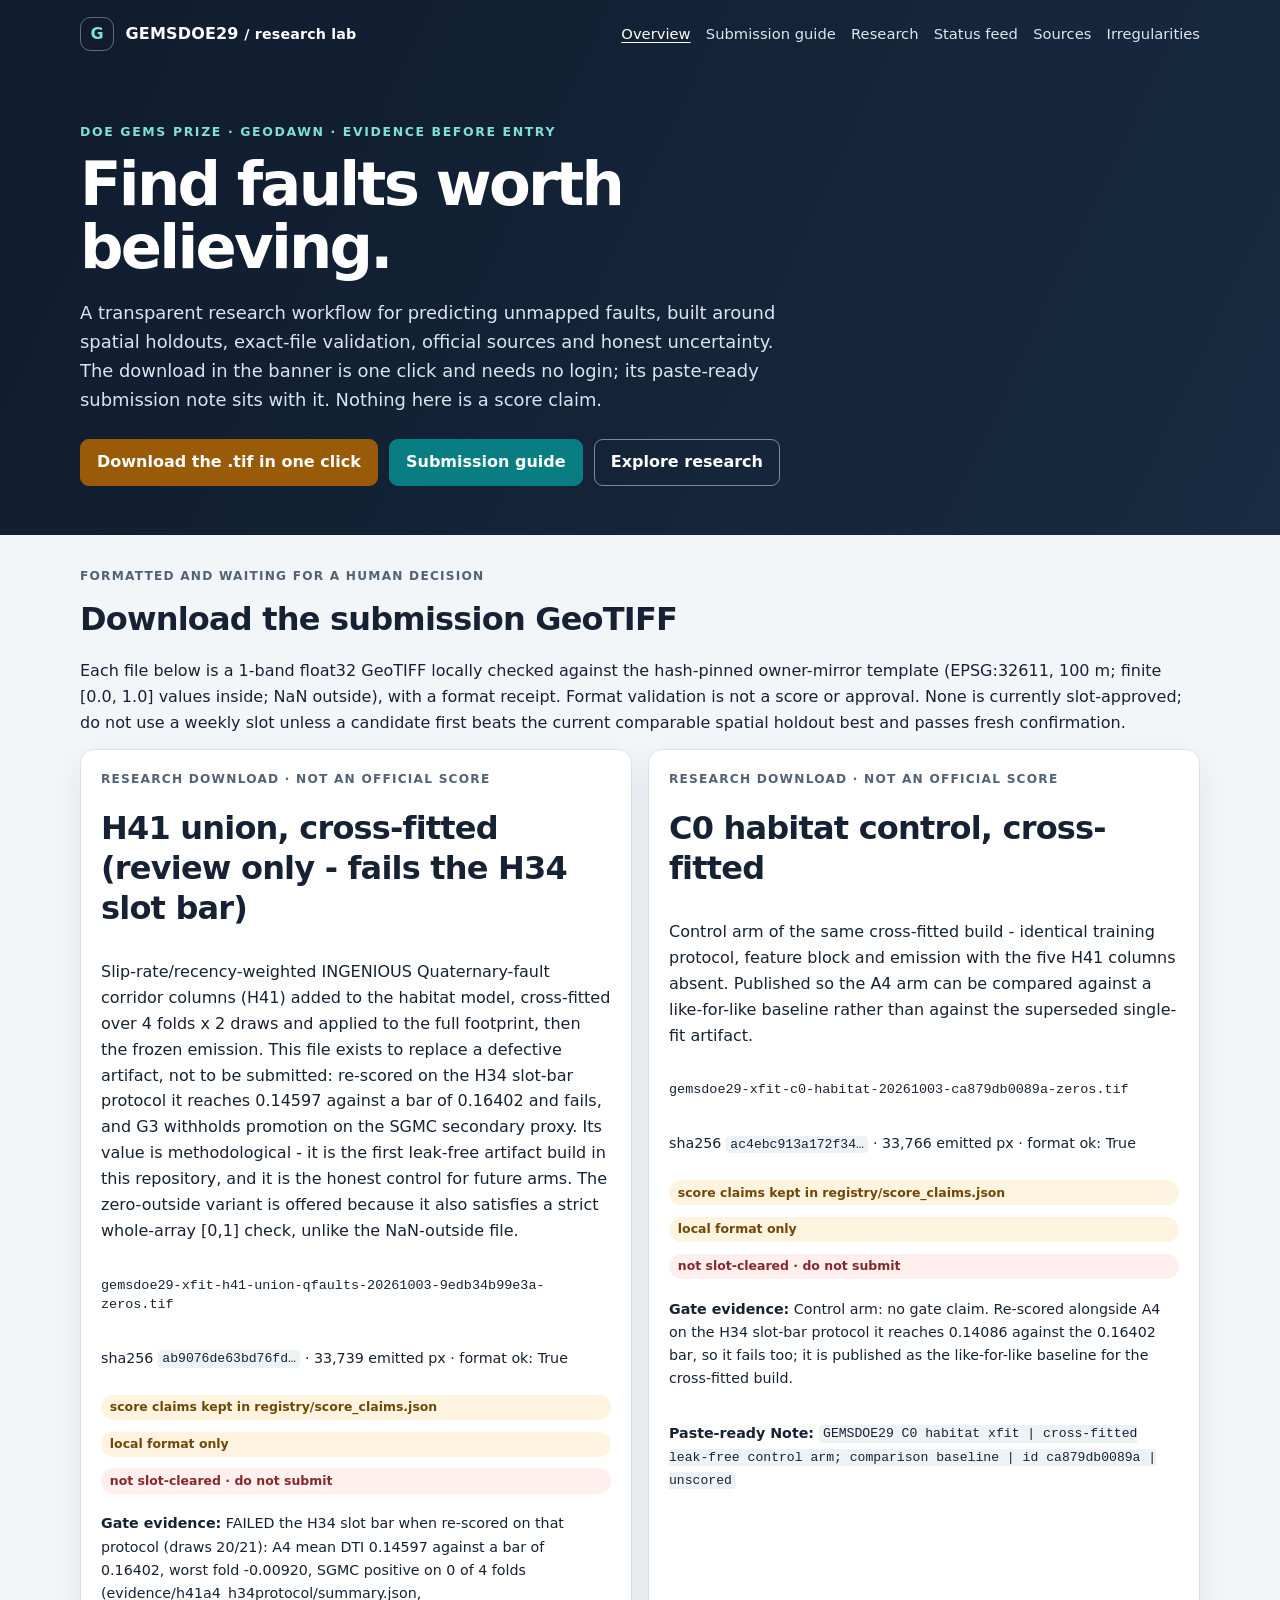
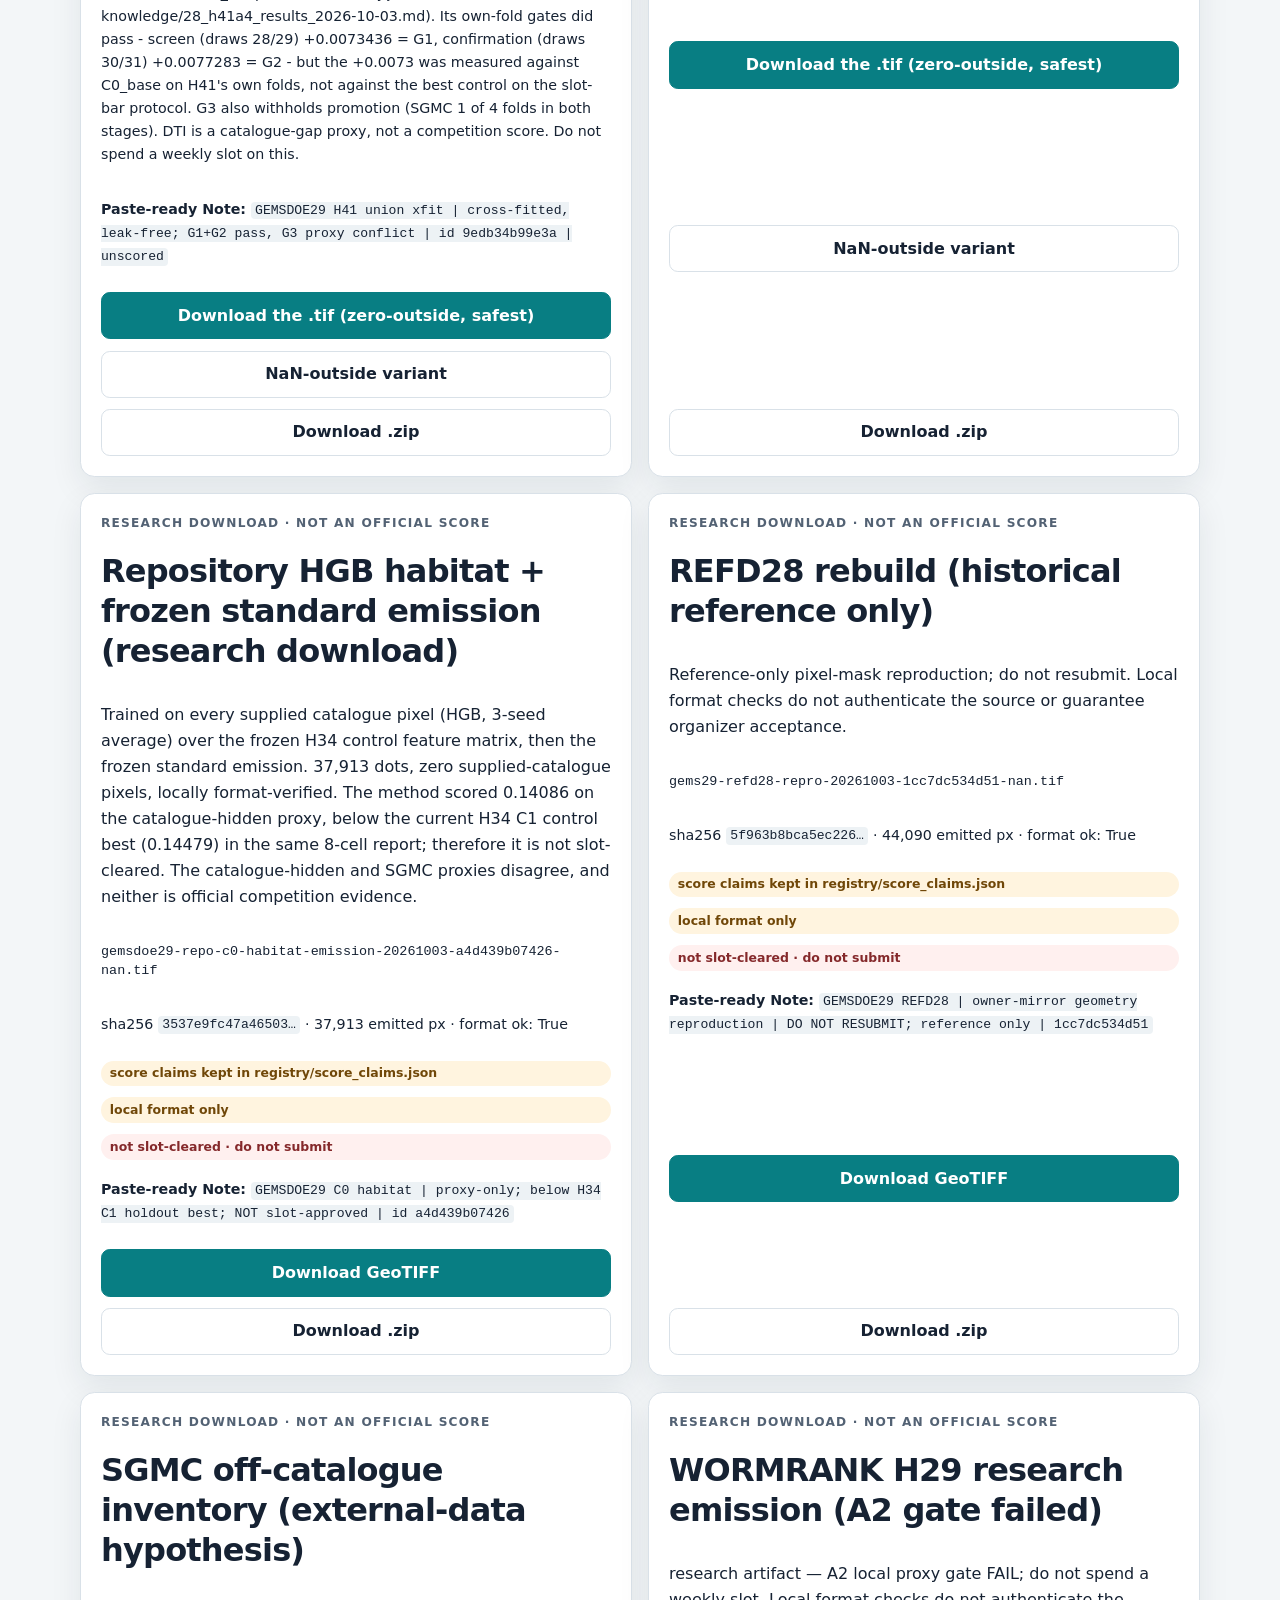
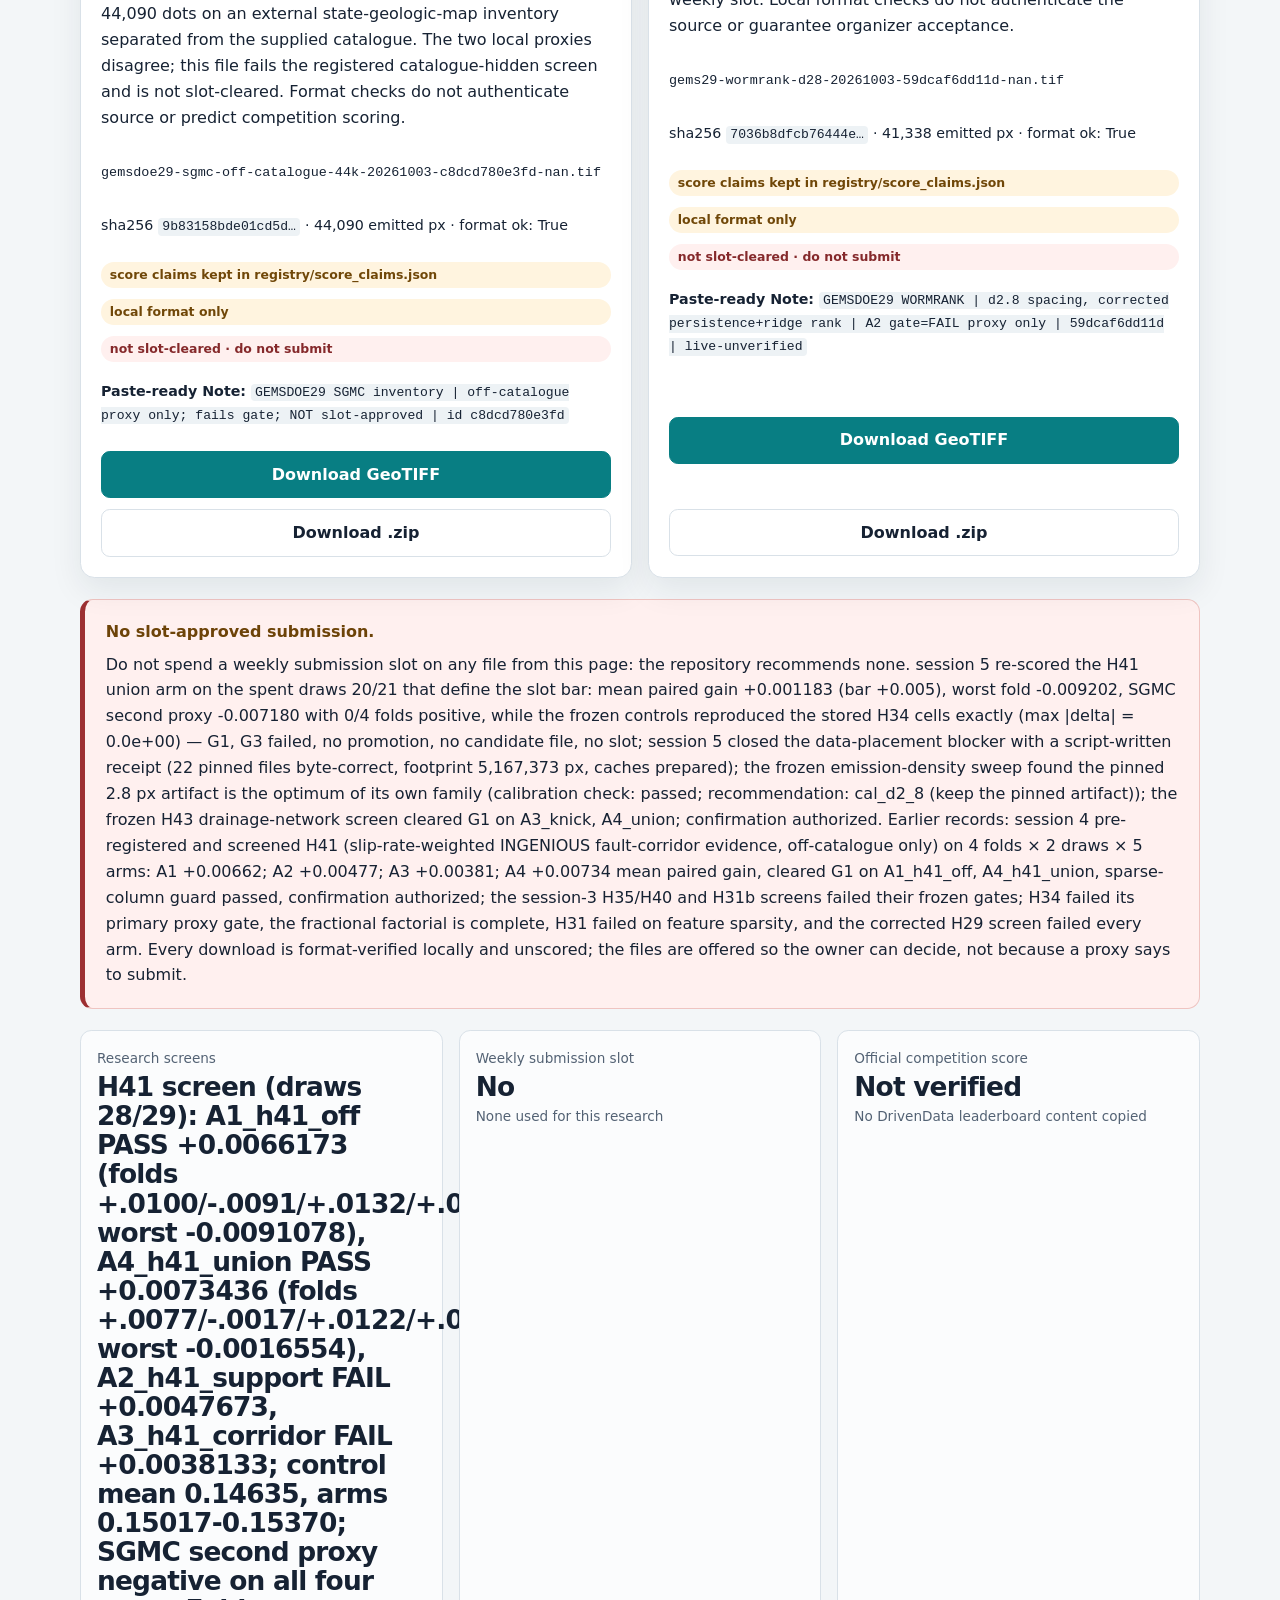
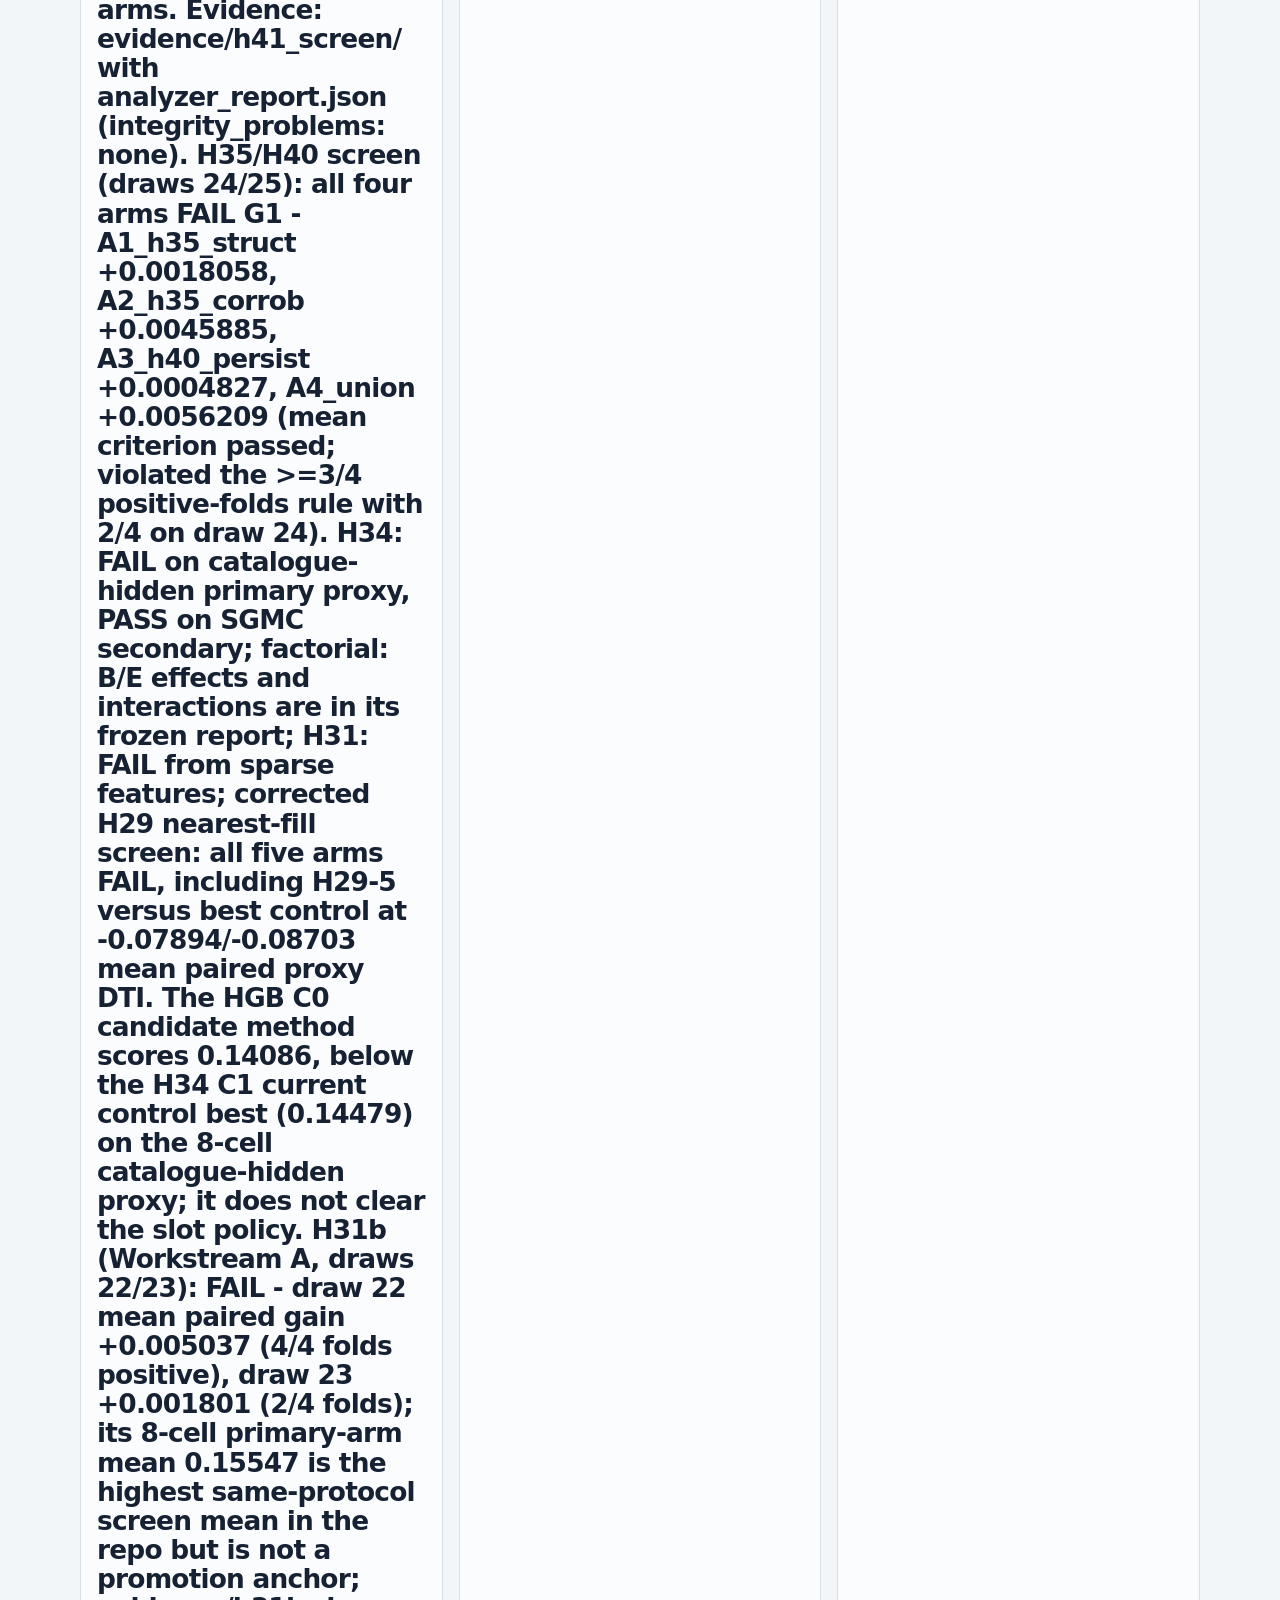
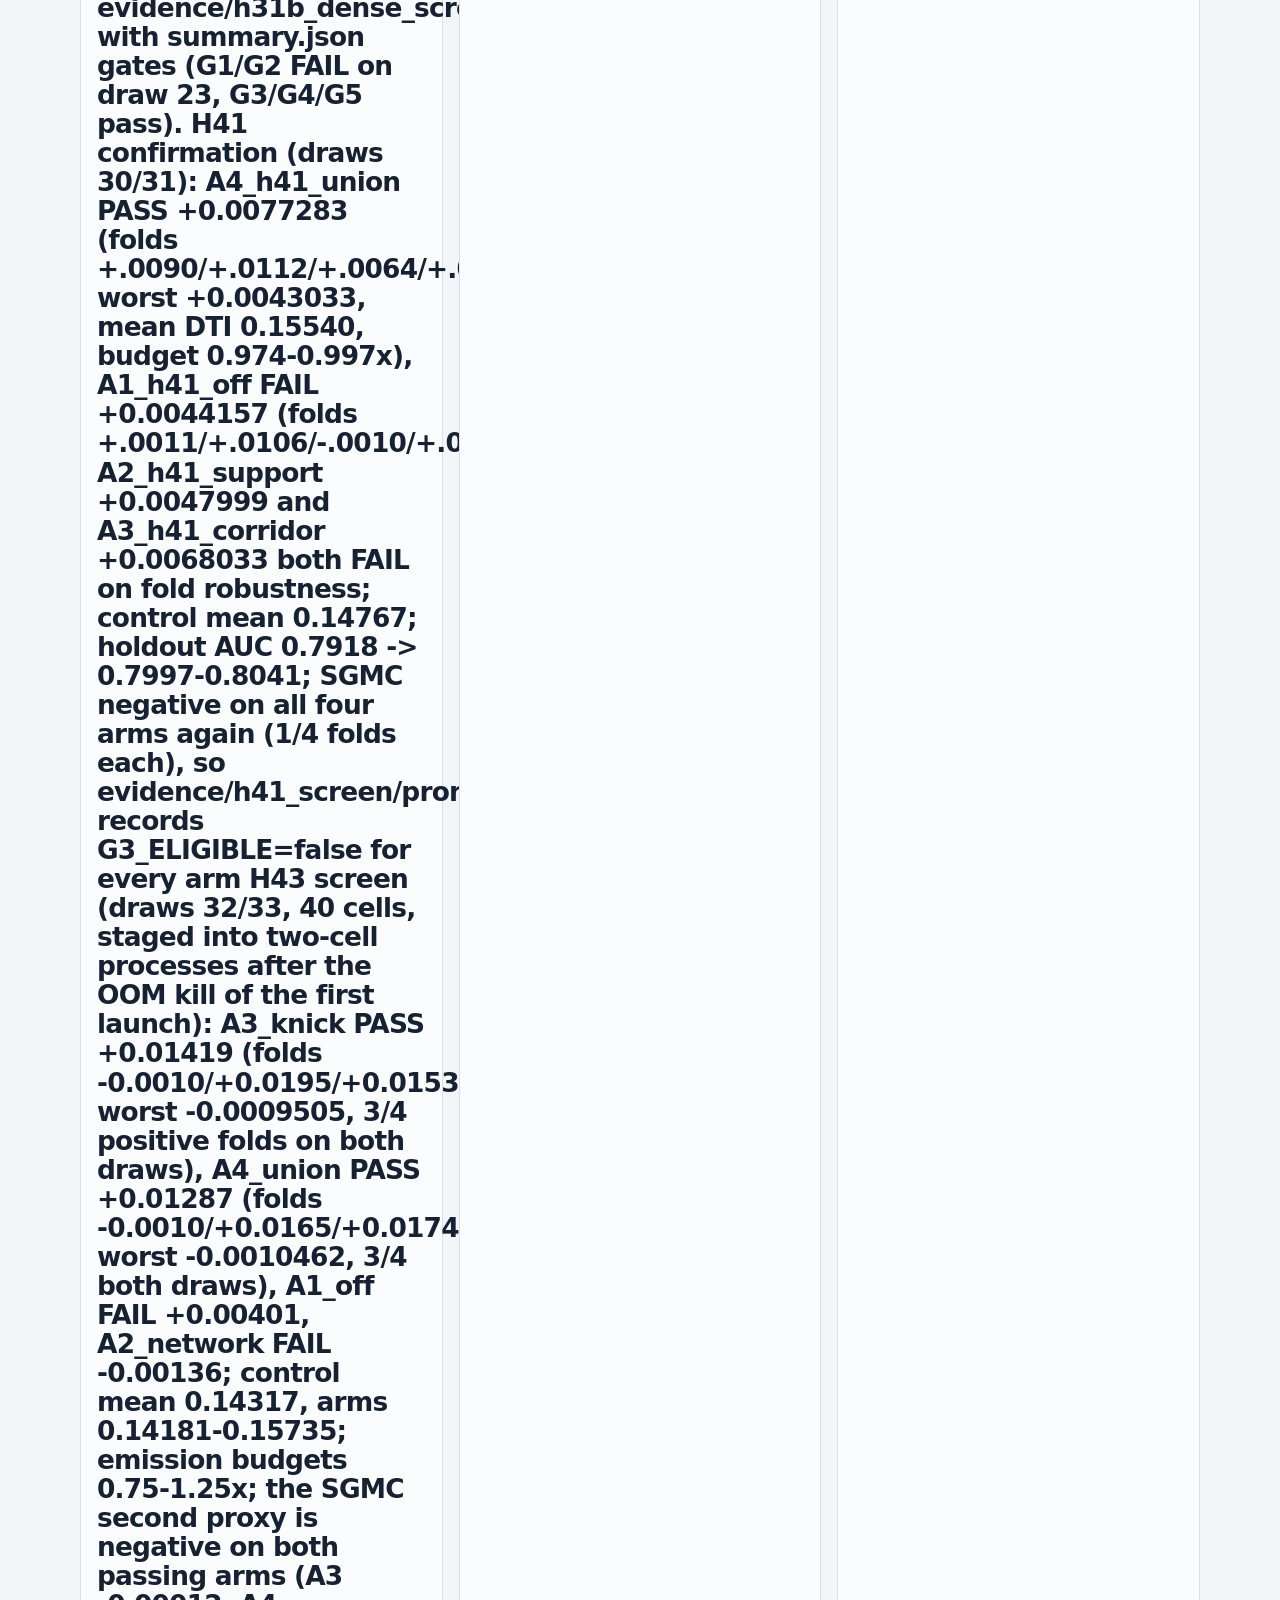
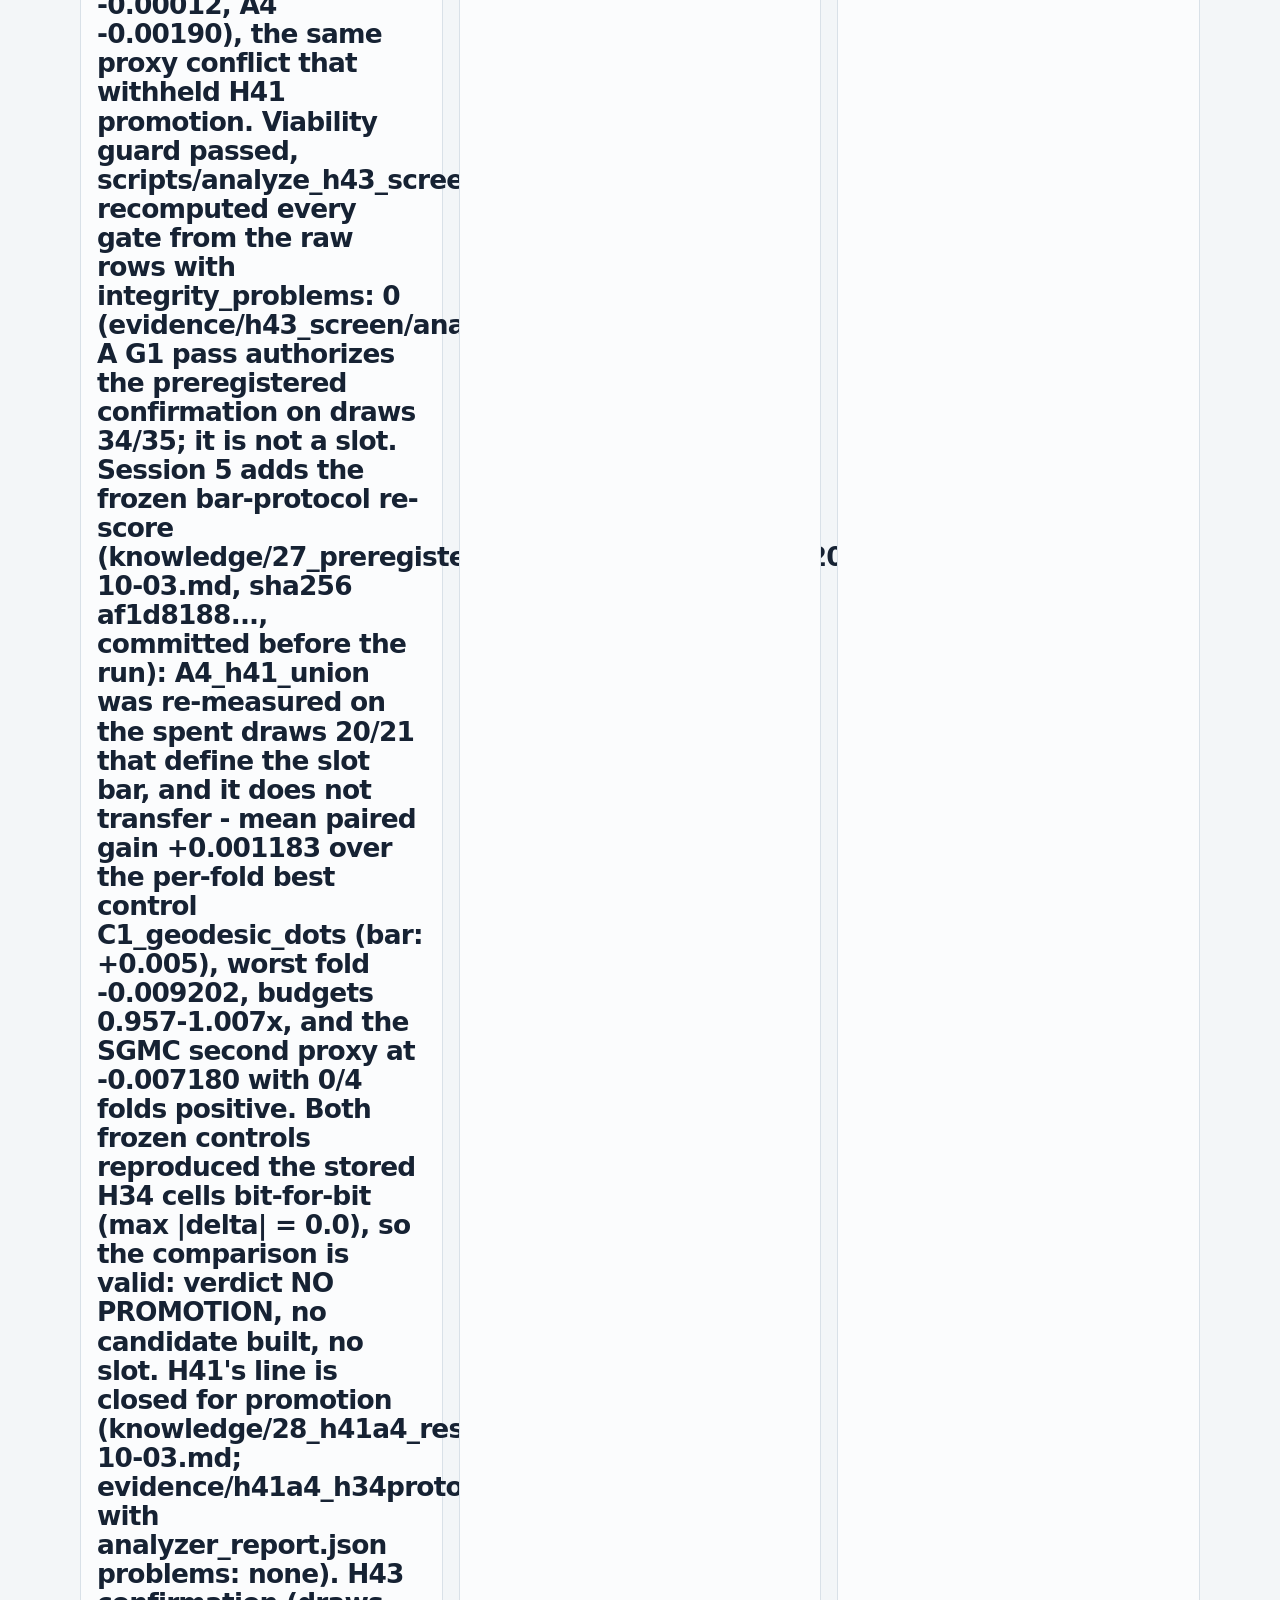
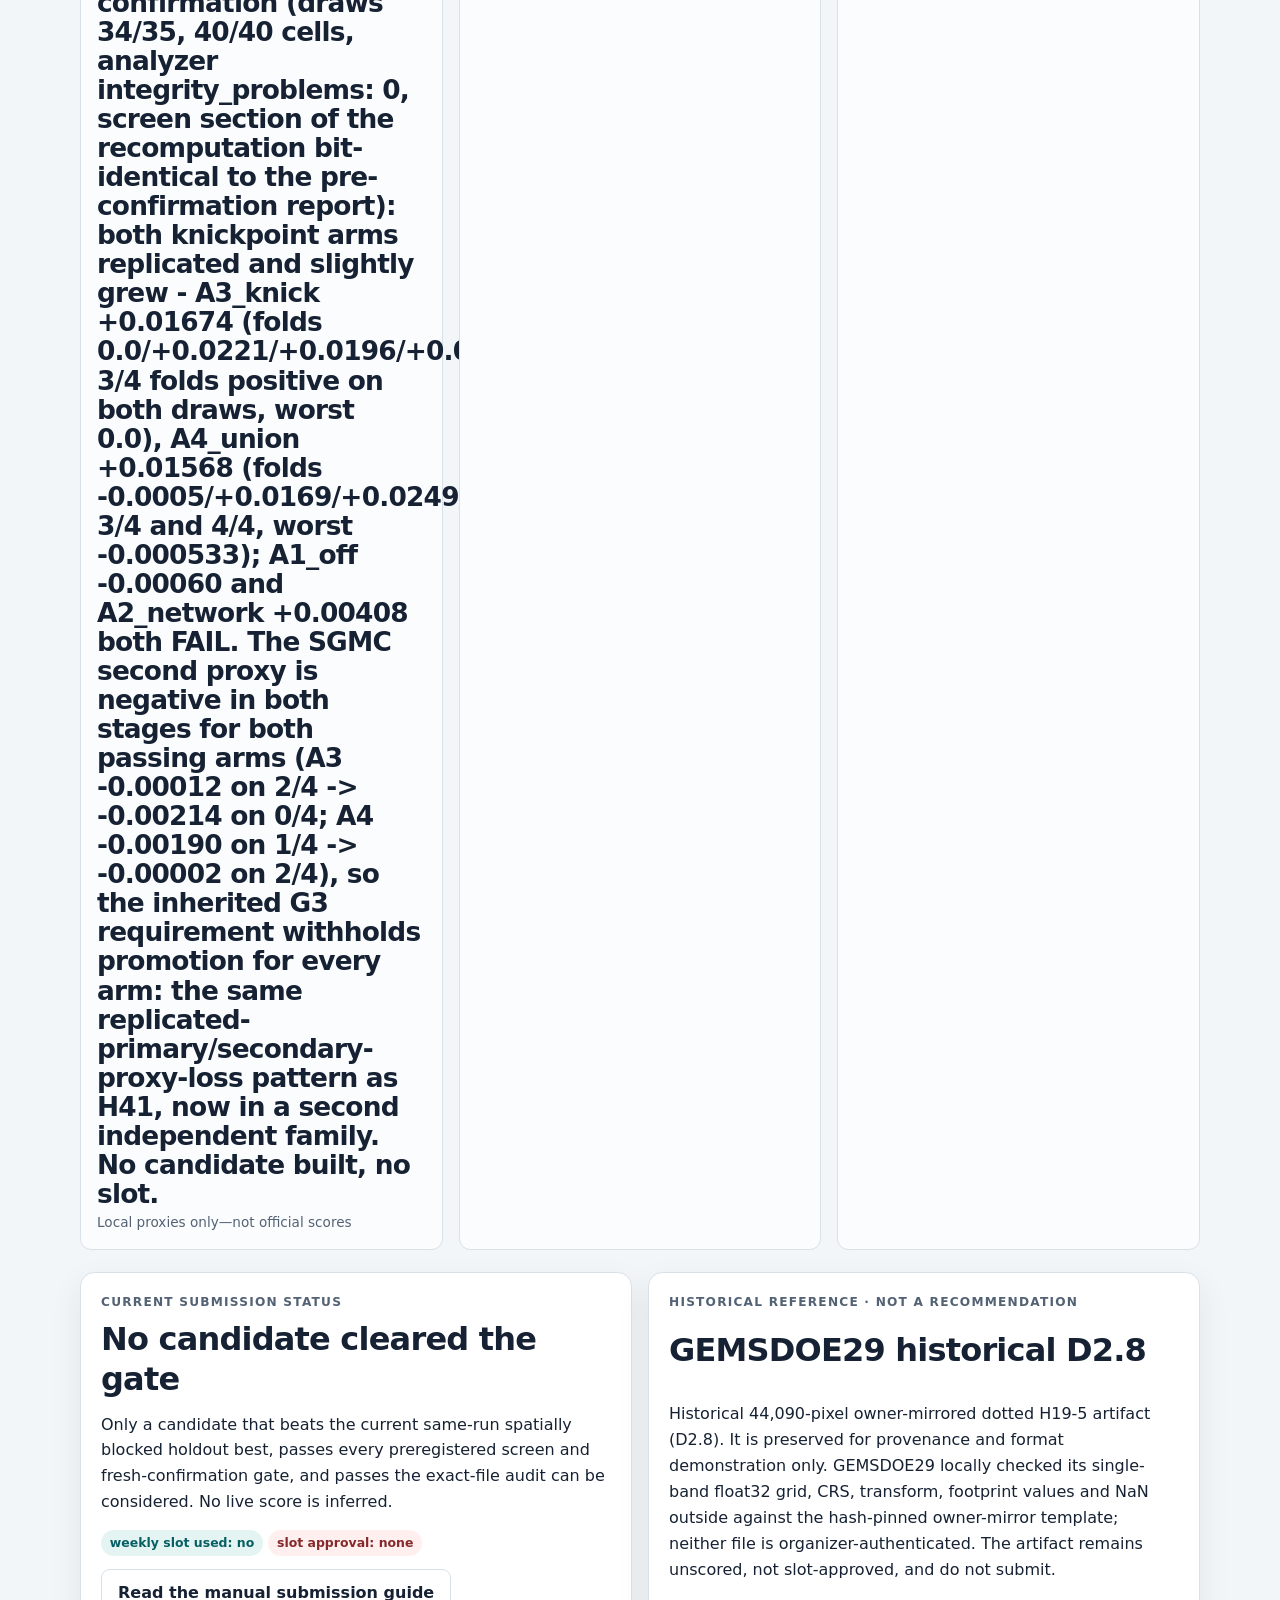
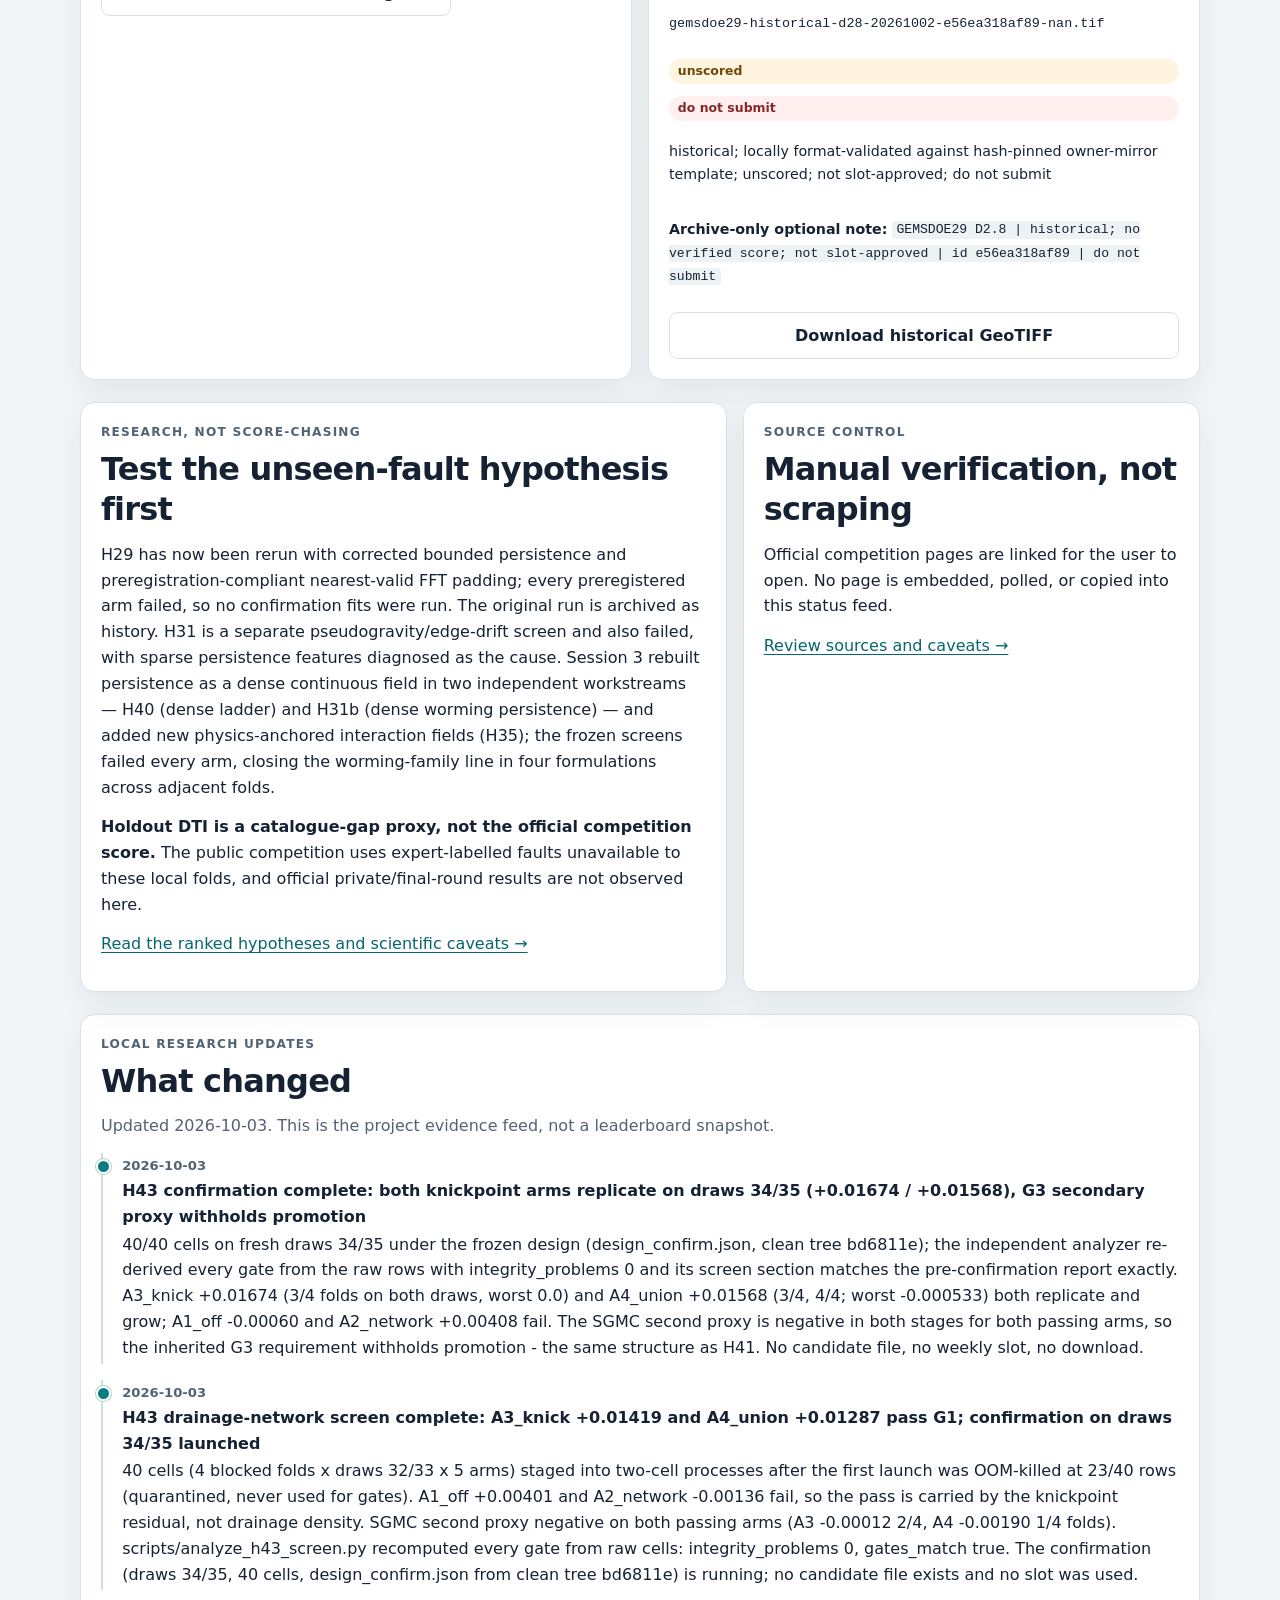
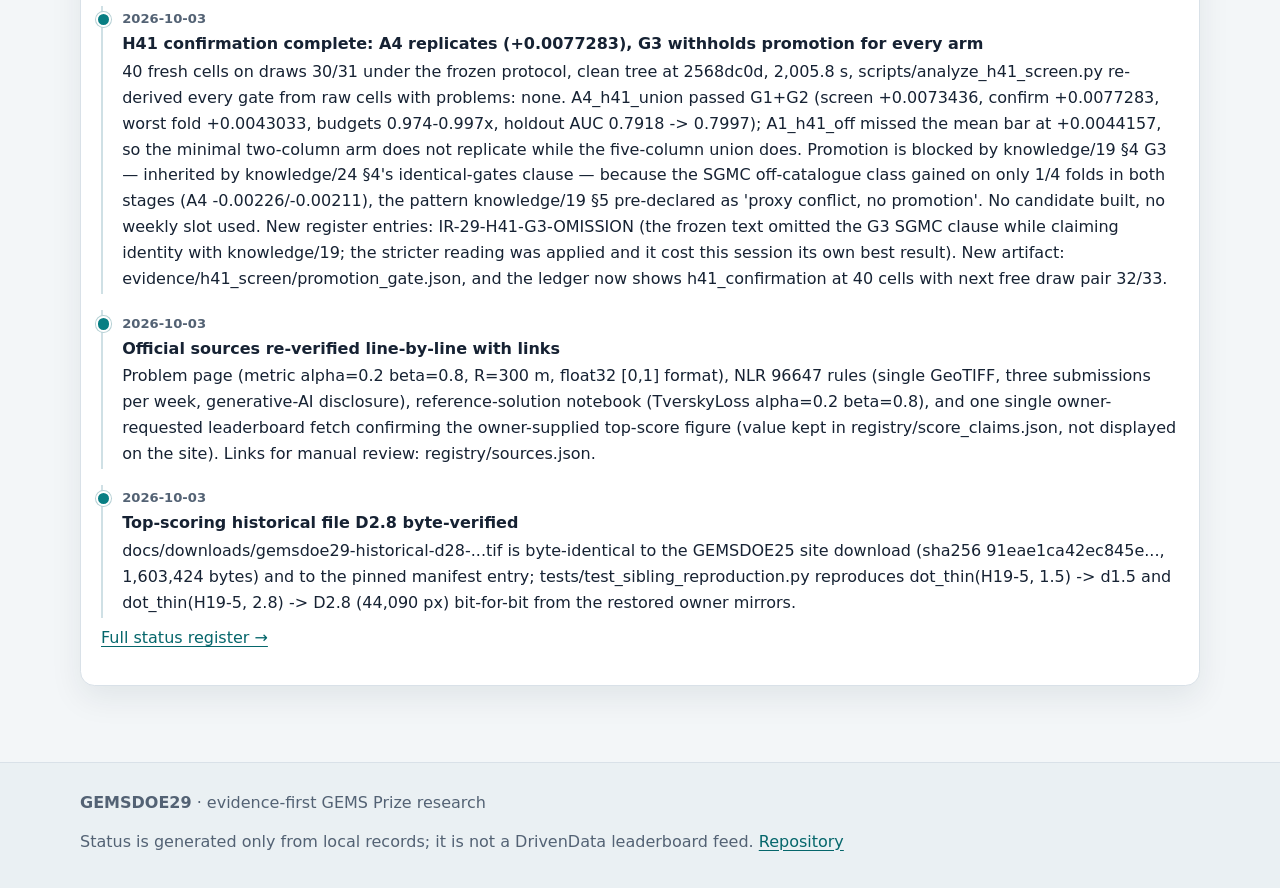
==== docs/index.html @ 034fbe31 "Merge origin/main into session branch; reconcile the artifact-leak work with main's H41-A4 re-score " ====
<!doctype html>
<html lang="en"><head><meta charset="utf-8"><meta name="viewport" content="width=device-width, initial-scale=1"><meta name="description" content="Auditable, spatially validated research for the DOE GEMS Prize. No slot-approved submission is currently available."><title>Overview | GEMSDOE29</title><link rel="icon" href="assets/favicon.svg" type="image/svg+xml"><link rel="stylesheet" href="assets/site.css"></head><body><a class="skip-link" href="#main">Skip to content</a><header class="site-header"><div class="shell header-top"><a class="brand" href="index.html"><span class="brand-mark" aria-hidden="true">G</span><span>GEMSDOE29 <span class="small">/ research lab</span></span></a><nav aria-label="Primary"><a href="index.html" aria-current="page">Overview</a><a href="executive-summary.html">Submission guide</a><a href="research.html">Research</a><a href="status.html">Status feed</a><a href="sources.html">Sources</a><a href="irregularities.html">Irregularities</a></nav></div><div class="shell hero"><p class="eyebrow">DOE GEMS Prize · GeoDAWN · evidence before entry</p><h1>Find faults worth believing.</h1><p class="hero-copy">A transparent research workflow for predicting unmapped faults, built around spatial holdouts, exact-file validation, official sources and honest uncertainty. The download in the banner is one click and needs no login; its paste-ready submission note sits with it. Nothing here is a score claim.</p><div class="hero-actions"><a href="downloads/gemsdoe29-xfit-h41-union-qfaults-20261003-9edb34b99e3a-zeros.tif" class="button cta">Download the .tif in one click</a><a href="executive-summary.html" class="button">Submission guide</a><a href="research.html" class="button secondary">Explore research</a></div></div></header><main id="main"><div class="shell"><section aria-label="Candidate downloads"><p class="kicker">Formatted and waiting for a human decision</p><h2>Download the submission GeoTIFF</h2><p>Each file below is a 1-band float32 GeoTIFF locally checked against the hash-pinned owner-mirror template (EPSG:32611, 100 m; finite [0.0, 1.0] values inside; NaN outside), with a format receipt. Format validation is not a score or approval. None is currently slot-approved; do not use a weekly slot unless a candidate first beats the current comparable spatial holdout best and passes fresh confirmation.</p><section class="grid"><article class="card span-6 download-card"><p class="kicker">Research download · not an official score</p><h2>H41 union, cross-fitted (review only - fails the H34 slot bar)</h2><p>Slip-rate/recency-weighted INGENIOUS Quaternary-fault corridor columns (H41) added to the habitat model, cross-fitted over 4 folds x 2 draws and applied to the full footprint, then the frozen emission. This file exists to replace a defective artifact, not to be submitted: re-scored on the H34 slot-bar protocol it reaches 0.14597 against a bar of 0.16402 and fails, and G3 withholds promotion on the SGMC secondary proxy. Its value is methodological - it is the first leak-free artifact build in this repository, and it is the honest control for future arms. The zero-outside variant is offered because it also satisfies a strict whole-array [0,1] check, unlike the NaN-outside file.</p><p class="file-name">gemsdoe29-xfit-h41-union-qfaults-20261003-9edb34b99e3a-zeros.tif</p><p class="small">sha256 <code>ab9076de63bd76fd…</code> · 33,739 emitted px · format ok: True</p><span class="pill warning">score claims kept in registry/score_claims.json</span> <span class="pill warning">local format only</span> <span class="pill no">not slot-cleared · do not submit</span><p class="small"><strong>Gate evidence:</strong> FAILED the H34 slot bar when re-scored on that protocol (draws 20/21): A4 mean DTI 0.14597 against a bar of 0.16402, worst fold -0.00920, SGMC positive on 0 of 4 folds (evidence/h41a4_h34protocol/summary.json, knowledge/28_h41a4_results_2026-10-03.md). Its own-fold gates did pass - screen (draws 28/29) +0.0073436 = G1, confirmation (draws 30/31) +0.0077283 = G2 - but the +0.0073 was measured against C0_base on H41&#x27;s own folds, not against the best control on the slot-bar protocol. G3 also withholds promotion (SGMC 1 of 4 folds in both stages). DTI is a catalogue-gap proxy, not a competition score. Do not spend a weekly slot on this.</p><p class="small"><strong>Paste-ready Note:</strong> <code>GEMSDOE29 H41 union xfit | cross-fitted, leak-free; G1+G2 pass, G3 proxy conflict | id 9edb34b99e3a | unscored</code></p><a class="button" href="downloads/gemsdoe29-xfit-h41-union-qfaults-20261003-9edb34b99e3a-zeros.tif" download>Download the .tif (zero-outside, safest)</a> <a class="button light" href="downloads/gemsdoe29-xfit-h41-union-qfaults-20261003-9edb34b99e3a-nan.tif" download>NaN-outside variant</a> <a class="button light" href="downloads/gemsdoe29-xfit-h41-union-qfaults-20261003-9edb34b99e3a-zeros.zip" download>Download .zip</a></article><article class="card span-6 download-card"><p class="kicker">Research download · not an official score</p><h2>C0 habitat control, cross-fitted</h2><p>Control arm of the same cross-fitted build - identical training protocol, feature block and emission with the five H41 columns absent. Published so the A4 arm can be compared against a like-for-like baseline rather than against the superseded single-fit artifact.</p><p class="file-name">gemsdoe29-xfit-c0-habitat-20261003-ca879db0089a-zeros.tif</p><p class="small">sha256 <code>ac4ebc913a172f34…</code> · 33,766 emitted px · format ok: True</p><span class="pill warning">score claims kept in registry/score_claims.json</span> <span class="pill warning">local format only</span> <span class="pill no">not slot-cleared · do not submit</span><p class="small"><strong>Gate evidence:</strong> Control arm: no gate claim. Re-scored alongside A4 on the H34 slot-bar protocol it reaches 0.14086 against the 0.16402 bar, so it fails too; it is published as the like-for-like baseline for the cross-fitted build.</p><p class="small"><strong>Paste-ready Note:</strong> <code>GEMSDOE29 C0 habitat xfit | cross-fitted leak-free control arm; comparison baseline | id ca879db0089a | unscored</code></p><a class="button" href="downloads/gemsdoe29-xfit-c0-habitat-20261003-ca879db0089a-zeros.tif" download>Download the .tif (zero-outside, safest)</a> <a class="button light" href="downloads/gemsdoe29-xfit-c0-habitat-20261003-ca879db0089a-nan.tif" download>NaN-outside variant</a> <a class="button light" href="downloads/gemsdoe29-xfit-c0-habitat-20261003-ca879db0089a-zeros.zip" download>Download .zip</a></article><article class="card span-6 download-card"><p class="kicker">Research download · not an official score</p><h2>Repository HGB habitat + frozen standard emission (research download)</h2><p>Trained on every supplied catalogue pixel (HGB, 3-seed average) over the frozen H34 control feature matrix, then the frozen standard emission. 37,913 dots, zero supplied-catalogue pixels, locally format-verified. The method scored 0.14086 on the catalogue-hidden proxy, below the current H34 C1 control best (0.14479) in the same 8-cell report; therefore it is not slot-cleared. The catalogue-hidden and SGMC proxies disagree, and neither is official competition evidence.</p><p class="file-name">gemsdoe29-repo-c0-habitat-emission-20261003-a4d439b07426-nan.tif</p><p class="small">sha256 <code>3537e9fc47a46503…</code> · 37,913 emitted px · format ok: True</p><span class="pill warning">score claims kept in registry/score_claims.json</span> <span class="pill warning">local format only</span> <span class="pill no">not slot-cleared · do not submit</span><p class="small"><strong>Paste-ready Note:</strong> <code>GEMSDOE29 C0 habitat | proxy-only; below H34 C1 holdout best; NOT slot-approved | id a4d439b07426</code></p><a class="button" href="downloads/gemsdoe29-repo-c0-habitat-emission-20261003-a4d439b07426-nan.tif" download>Download GeoTIFF</a> <a class="button light" href="downloads/gemsdoe29-repo-c0-habitat-emission-20261003-a4d439b07426-nan.zip" download>Download .zip</a></article><article class="card span-6 download-card"><p class="kicker">Research download · not an official score</p><h2>REFD28 rebuild (historical reference only)</h2><p>Reference-only pixel-mask reproduction; do not resubmit. Local format checks do not authenticate the source or guarantee organizer acceptance.</p><p class="file-name">gems29-refd28-repro-20261003-1cc7dc534d51-nan.tif</p><p class="small">sha256 <code>5f963b8bca5ec226…</code> · 44,090 emitted px · format ok: True</p><span class="pill warning">score claims kept in registry/score_claims.json</span> <span class="pill warning">local format only</span> <span class="pill no">not slot-cleared · do not submit</span><p class="small"><strong>Paste-ready Note:</strong> <code>GEMSDOE29 REFD28 | owner-mirror geometry reproduction | DO NOT RESUBMIT; reference only | 1cc7dc534d51</code></p><a class="button" href="downloads/gems29-refd28-repro-20261003-1cc7dc534d51-nan.tif" download>Download GeoTIFF</a> <a class="button light" href="downloads/gems29-refd28-repro-20261003-1cc7dc534d51-nan.zip" download>Download .zip</a></article><article class="card span-6 download-card"><p class="kicker">Research download · not an official score</p><h2>SGMC off-catalogue inventory (external-data hypothesis)</h2><p>44,090 dots on an external state-geologic-map inventory separated from the supplied catalogue. The two local proxies disagree; this file fails the registered catalogue-hidden screen and is not slot-cleared. Format checks do not authenticate source or predict competition scoring.</p><p class="file-name">gemsdoe29-sgmc-off-catalogue-44k-20261003-c8dcd780e3fd-nan.tif</p><p class="small">sha256 <code>9b83158bde01cd5d…</code> · 44,090 emitted px · format ok: True</p><span class="pill warning">score claims kept in registry/score_claims.json</span> <span class="pill warning">local format only</span> <span class="pill no">not slot-cleared · do not submit</span><p class="small"><strong>Paste-ready Note:</strong> <code>GEMSDOE29 SGMC inventory | off-catalogue proxy only; fails gate; NOT slot-approved | id c8dcd780e3fd</code></p><a class="button" href="downloads/gemsdoe29-sgmc-off-catalogue-44k-20261003-c8dcd780e3fd-nan.tif" download>Download GeoTIFF</a> <a class="button light" href="downloads/gemsdoe29-sgmc-off-catalogue-44k-20261003-c8dcd780e3fd-nan.zip" download>Download .zip</a></article><article class="card span-6 download-card"><p class="kicker">Research download · not an official score</p><h2>WORMRANK H29 research emission (A2 gate failed)</h2><p>research artifact — A2 local proxy gate FAIL; do not spend a weekly slot. Local format checks do not authenticate the source or guarantee organizer acceptance.</p><p class="file-name">gems29-wormrank-d28-20261003-59dcaf6dd11d-nan.tif</p><p class="small">sha256 <code>7036b8dfcb76444e…</code> · 41,338 emitted px · format ok: True</p><span class="pill warning">score claims kept in registry/score_claims.json</span> <span class="pill warning">local format only</span> <span class="pill no">not slot-cleared · do not submit</span><p class="small"><strong>Paste-ready Note:</strong> <code>GEMSDOE29 WORMRANK | d2.8 spacing, corrected persistence+ridge rank | A2 gate=FAIL proxy only | 59dcaf6dd11d | live-unverified</code></p><a class="button" href="downloads/gems29-wormrank-d28-20261003-59dcaf6dd11d-nan.tif" download>Download GeoTIFF</a> <a class="button light" href="downloads/gems29-wormrank-d28-20261003-59dcaf6dd11d-nan.zip" download>Download .zip</a></article></section></section><section class="status-banner danger"><strong>No slot-approved submission.</strong><p>Do not spend a weekly submission slot on any file from this page: the repository recommends none. session 5 re-scored the H41 union arm on the spent draws 20/21 that define the slot bar: mean paired gain +0.001183 (bar +0.005), worst fold -0.009202, SGMC second proxy -0.007180 with 0/4 folds positive, while the frozen controls reproduced the stored H34 cells exactly (max |delta| = 0.0e+00) — G1, G3 failed, no promotion, no candidate file, no slot; session 5 closed the data-placement blocker with a script-written receipt (22 pinned files byte-correct, footprint 5,167,373 px, caches prepared); the frozen emission-density sweep found the pinned 2.8 px artifact is the optimum of its own family (calibration check: passed; recommendation: cal_d2_8 (keep the pinned artifact)); the frozen H43 drainage-network screen cleared G1 on A3_knick, A4_union; confirmation authorized. Earlier records: session 4 pre-registered and screened H41 (slip-rate-weighted INGENIOUS fault-corridor evidence, off-catalogue only) on 4 folds × 2 draws × 5 arms: A1 +0.00662; A2 +0.00477; A3 +0.00381; A4 +0.00734 mean paired gain, cleared G1 on A1_h41_off, A4_h41_union, sparse-column guard passed, confirmation authorized; the session-3 H35/H40 and H31b screens failed their frozen gates; H34 failed its primary proxy gate, the fractional factorial is complete, H31 failed on feature sparsity, and the corrected H29 screen failed every arm. Every download is format-verified locally and unscored; the files are offered so the owner can decide, not because a proxy says to submit.</p></section><section class="grid" aria-label="Research status metrics"><div class="metric span-4"><span class="label">Research screens</span><span class="value">H41 screen (draws 28/29): A1_h41_off PASS +0.0066173 (folds +.0100/-.0091/+.0132/+.0124, worst -0.0091078), A4_h41_union PASS +0.0073436 (folds +.0077/-.0017/+.0122/+.0111, worst -0.0016554), A2_h41_support FAIL +0.0047673, A3_h41_corridor FAIL +0.0038133; control mean 0.14635, arms 0.15017-0.15370; SGMC second proxy negative on all four arms. Evidence: evidence/h41_screen/ with analyzer_report.json (integrity_problems: none). H35/H40 screen (draws 24/25): all four arms FAIL G1 - A1_h35_struct +0.0018058, A2_h35_corrob +0.0045885, A3_h40_persist +0.0004827, A4_union +0.0056209 (mean criterion passed; violated the &gt;=3/4 positive-folds rule with 2/4 on draw 24). H34: FAIL on catalogue-hidden primary proxy, PASS on SGMC secondary; factorial: B/E effects and interactions are in its frozen report; H31: FAIL from sparse features; corrected H29 nearest-fill screen: all five arms FAIL, including H29-5 versus best control at -0.07894/-0.08703 mean paired proxy DTI. The HGB C0 candidate method scores 0.14086, below the H34 C1 current control best (0.14479) on the 8-cell catalogue-hidden proxy; it does not clear the slot policy. H31b (Workstream A, draws 22/23): FAIL - draw 22 mean paired gain +0.005037 (4/4 folds positive), draw 23 +0.001801 (2/4 folds); its 8-cell primary-arm mean 0.15547 is the highest same-protocol screen mean in the repo but is not a promotion anchor; evidence/h31b_dense_screen/ with summary.json gates (G1/G2 FAIL on draw 23, G3/G4/G5 pass). H41 confirmation (draws 30/31): A4_h41_union PASS +0.0077283 (folds +.0090/+.0112/+.0064/+.0043, worst +0.0043033, mean DTI 0.15540, budget 0.974-0.997x), A1_h41_off FAIL +0.0044157 (folds +.0011/+.0106/-.0010/+.0069), A2_h41_support +0.0047999 and A3_h41_corridor +0.0068033 both FAIL on fold robustness; control mean 0.14767; holdout AUC 0.7918 -&gt; 0.7997-0.8041; SGMC negative on all four arms again (1/4 folds each), so evidence/h41_screen/promotion_gate.json records G3_ELIGIBLE=false for every arm H43 screen (draws 32/33, 40 cells, staged into two-cell processes after the OOM kill of the first launch): A3_knick PASS +0.01419 (folds -0.0010/+0.0195/+0.0153/+0.0229, worst -0.0009505, 3/4 positive folds on both draws), A4_union PASS +0.01287 (folds -0.0010/+0.0165/+0.0174/+0.0187, worst -0.0010462, 3/4 both draws), A1_off FAIL +0.00401, A2_network FAIL -0.00136; control mean 0.14317, arms 0.14181-0.15735; emission budgets 0.75-1.25x; the SGMC second proxy is negative on both passing arms (A3 -0.00012, A4 -0.00190), the same proxy conflict that withheld H41 promotion. Viability guard passed, scripts/analyze_h43_screen.py recomputed every gate from the raw rows with integrity_problems: 0 (evidence/h43_screen/analyzer_report.json). A G1 pass authorizes the preregistered confirmation on draws 34/35; it is not a slot. Session 5 adds the frozen bar-protocol re-score (knowledge/27_preregistered_h41a4_h34protocol_2026-10-03.md, sha256 af1d8188..., committed before the run): A4_h41_union was re-measured on the spent draws 20/21 that define the slot bar, and it does not transfer - mean paired gain +0.001183 over the per-fold best control C1_geodesic_dots (bar: +0.005), worst fold -0.009202, budgets 0.957-1.007x, and the SGMC second proxy at -0.007180 with 0/4 folds positive. Both frozen controls reproduced the stored H34 cells bit-for-bit (max |delta| = 0.0), so the comparison is valid: verdict NO PROMOTION, no candidate built, no slot. H41&#x27;s line is closed for promotion (knowledge/28_h41a4_results_2026-10-03.md; evidence/h41a4_h34protocol/ with analyzer_report.json problems: none). H43 confirmation (draws 34/35, 40/40 cells, analyzer integrity_problems: 0, screen section of the recomputation bit-identical to the pre-confirmation report): both knickpoint arms replicated and slightly grew - A3_knick +0.01674 (folds 0.0/+0.0221/+0.0196/+0.0252, 3/4 folds positive on both draws, worst 0.0), A4_union +0.01568 (folds -0.0005/+0.0169/+0.0249/+0.0215, 3/4 and 4/4, worst -0.000533); A1_off -0.00060 and A2_network +0.00408 both FAIL. The SGMC second proxy is negative in both stages for both passing arms (A3 -0.00012 on 2/4 -&gt; -0.00214 on 0/4; A4 -0.00190 on 1/4 -&gt; -0.00002 on 2/4), so the inherited G3 requirement withholds promotion for every arm: the same replicated-primary/secondary-proxy-loss pattern as H41, now in a second independent family. No candidate built, no slot.</span><span class="label">Local proxies only—not official scores</span></div><div class="metric span-4"><span class="label">Weekly submission slot</span><span class="value">No</span><span class="label">None used for this research</span></div><div class="metric span-4"><span class="label">Official competition score</span><span class="value">Not verified</span><span class="label">No DrivenData leaderboard content copied</span></div></section><section class="grid" aria-label="Submission artifacts"><article class="card span-6"><p class="kicker">Current submission status</p><h2>No candidate cleared the gate</h2><p>Only a candidate that beats the current same-run spatially blocked holdout best, passes every preregistered screen and fresh-confirmation gate, and passes the exact-file audit can be considered. No live score is inferred.</p><p><span class="pill yes">weekly slot used: no</span> <span class="pill no">slot approval: none</span></p><a class="button light" href="executive-summary.html">Read the manual submission guide</a></article><article class="card span-6 download-card"><p class="kicker">Historical reference · not a recommendation</p><h2>GEMSDOE29 historical D2.8</h2><p>Historical 44,090-pixel owner-mirrored dotted H19-5 artifact (D2.8). It is preserved for provenance and format demonstration only. GEMSDOE29 locally checked its single-band float32 grid, CRS, transform, footprint values and NaN outside against the hash-pinned owner-mirror template; neither file is organizer-authenticated. The artifact remains unscored, not slot-approved, and do not submit.</p><p class="file-name">gemsdoe29-historical-d28-20261002-e56ea318af89-nan.tif</p><span class="pill warning">unscored</span> <span class="pill no">do not submit</span><p class="small">historical; locally format-validated against hash-pinned owner-mirror template; unscored; not slot-approved; do not submit</p><p class="small"><strong>Archive-only optional note:</strong> <code>GEMSDOE29 D2.8 | historical; no verified score; not slot-approved | id e56ea318af89 | do not submit</code></p><a class="button light" href="downloads/gemsdoe29-historical-d28-20261002-e56ea318af89-nan.tif" download>Download historical GeoTIFF</a></article></section><section class="grid"><article class="card span-7"><p class="kicker">Research, not score-chasing</p><h2>Test the unseen-fault hypothesis first</h2><p>H29 has now been rerun with corrected bounded persistence and preregistration-compliant nearest-valid FFT padding; every preregistered arm failed, so no confirmation fits were run. The original run is archived as history. H31 is a separate pseudogravity/edge-drift screen and also failed, with sparse persistence features diagnosed as the cause. Session 3 rebuilt persistence as a dense continuous field in two independent workstreams — H40 (dense ladder) and H31b (dense worming persistence) — and added new physics-anchored interaction fields (H35); the frozen screens failed every arm, closing the worming-family line in four formulations across adjacent folds.</p><p><strong>Holdout DTI is a catalogue-gap proxy, not the official competition score.</strong> The public competition uses expert-labelled faults unavailable to these local folds, and official private/final-round results are not observed here.</p><p><a href="research.html">Read the ranked hypotheses and scientific caveats →</a></p></article><article class="card span-5"><p class="kicker">Source control</p><h2>Manual verification, not scraping</h2><p>Official competition pages are linked for the user to open. No page is embedded, polled, or copied into this status feed.</p><p><a href="sources.html">Review sources and caveats →</a></p></article></section><section class="card"><p class="kicker">Local research updates</p><h2>What changed</h2><p class="muted">Updated 2026-10-03. This is the project evidence feed, not a leaderboard snapshot.</p><ol class="timeline"><li><time>2026-10-03</time><strong>H43 confirmation complete: both knickpoint arms replicate on draws 34/35 (+0.01674 / +0.01568), G3 secondary proxy withholds promotion</strong><span>40/40 cells on fresh draws 34/35 under the frozen design (design_confirm.json, clean tree bd6811e); the independent analyzer re-derived every gate from the raw rows with integrity_problems 0 and its screen section matches the pre-confirmation report exactly. A3_knick +0.01674 (3/4 folds on both draws, worst 0.0) and A4_union +0.01568 (3/4, 4/4; worst -0.000533) both replicate and grow; A1_off -0.00060 and A2_network +0.00408 fail. The SGMC second proxy is negative in both stages for both passing arms, so the inherited G3 requirement withholds promotion - the same structure as H41. No candidate file, no weekly slot, no download.</span></li><li><time>2026-10-03</time><strong>H43 drainage-network screen complete: A3_knick +0.01419 and A4_union +0.01287 pass G1; confirmation on draws 34/35 launched</strong><span>40 cells (4 blocked folds x draws 32/33 x 5 arms) staged into two-cell processes after the first launch was OOM-killed at 23/40 rows (quarantined, never used for gates). A1_off +0.00401 and A2_network -0.00136 fail, so the pass is carried by the knickpoint residual, not drainage density. SGMC second proxy negative on both passing arms (A3 -0.00012 2/4, A4 -0.00190 1/4 folds). scripts/analyze_h43_screen.py recomputed every gate from raw cells: integrity_problems 0, gates_match true. The confirmation (draws 34/35, 40 cells, design_confirm.json from clean tree bd6811e) is running; no candidate file exists and no slot was used.</span></li><li><time>2026-10-03</time><strong>H41 confirmation complete: A4 replicates (+0.0077283), G3 withholds promotion for every arm</strong><span>40 fresh cells on draws 30/31 under the frozen protocol, clean tree at 2568dc0d, 2,005.8 s, scripts/analyze_h41_screen.py re-derived every gate from raw cells with problems: none. A4_h41_union passed G1+G2 (screen +0.0073436, confirm +0.0077283, worst fold +0.0043033, budgets 0.974-0.997x, holdout AUC 0.7918 -&gt; 0.7997); A1_h41_off missed the mean bar at +0.0044157, so the minimal two-column arm does not replicate while the five-column union does. Promotion is blocked by knowledge/19 §4 G3 — inherited by knowledge/24 §4&#x27;s identical-gates clause — because the SGMC off-catalogue class gained on only 1/4 folds in both stages (A4 -0.00226/-0.00211), the pattern knowledge/19 §5 pre-declared as &#x27;proxy conflict, no promotion&#x27;. No candidate built, no weekly slot used. New register entries: IR-29-H41-G3-OMISSION (the frozen text omitted the G3 SGMC clause while claiming identity with knowledge/19; the stricter reading was applied and it cost this session its own best result). New artifact: evidence/h41_screen/promotion_gate.json, and the ledger now shows h41_confirmation at 40 cells with next free draw pair 32/33.</span></li><li><time>2026-10-03</time><strong>Official sources re-verified line-by-line with links</strong><span>Problem page (metric alpha=0.2 beta=0.8, R=300 m, float32 [0,1] format), NLR 96647 rules (single GeoTIFF, three submissions per week, generative-AI disclosure), reference-solution notebook (TverskyLoss alpha=0.2 beta=0.8), and one single owner-requested leaderboard fetch confirming the owner-supplied top-score figure (value kept in registry/score_claims.json, not displayed on the site). Links for manual review: registry/sources.json.</span></li><li><time>2026-10-03</time><strong>Top-scoring historical file D2.8 byte-verified</strong><span>docs/downloads/gemsdoe29-historical-d28-...tif is byte-identical to the GEMSDOE25 site download (sha256 91eae1ca42ec845e..., 1,603,424 bytes) and to the pinned manifest entry; tests/test_sibling_reproduction.py reproduces dot_thin(H19-5, 1.5) -&gt; d1.5 and dot_thin(H19-5, 2.8) -&gt; D2.8 (44,090 px) bit-for-bit from the restored owner mirrors.</span></li></ol><p><a href="status.html">Full status register →</a></p></section></div></main><footer class="site-footer"><div class="shell footer-inner"><p><strong>GEMSDOE29</strong> · evidence-first GEMS Prize research</p><p>Status is generated only from local records; it is not a DrivenData leaderboard feed. <a href="https://github.com/buffedlizard55-lab/GEMSDOE29" target="_blank" rel="noopener noreferrer">Repository</a></p></div></footer></body></html>
---- docs/assets/site.css ----
:root {
  color-scheme: light;
  --ink: #162233;
  --muted: #536274;
  --paper: #f3f6f8;
  --card: #ffffff;
  --navy: #101b2d;
  --navy-2: #182b42;
  --teal: #087e83;
  --teal-dark: #05666b;
  --teal-soft: #e4f4f2;
  --amber: #9a5b08;
  --amber-soft: #fff4df;
  --red: #9d3032;
  --red-soft: #fff0ef;
  --line: #d9e1e8;
  --shadow: 0 12px 32px rgba(15, 33, 52, 0.08);
}

* { box-sizing: border-box; }
html { scroll-behavior: smooth; }
body {
  margin: 0;
  color: var(--ink);
  background: var(--paper);
  font: 16px/1.62 ui-sans-serif, system-ui, -apple-system, BlinkMacSystemFont, "Segoe UI", sans-serif;
}
a { color: var(--teal-dark); text-underline-offset: 0.18em; }
a:hover { color: #034f53; }
a:focus-visible, button:focus-visible { outline: 3px solid #f4ae48; outline-offset: 3px; }
.skip-link { position: absolute; left: -9999px; top: 0; z-index: 20; padding: .65rem 1rem; background: white; }
.skip-link:focus { left: 1rem; top: 1rem; }
.shell { width: min(1120px, calc(100% - 2.2rem)); margin-inline: auto; }
.site-header { color: #f8fbff; background: linear-gradient(115deg, var(--navy), var(--navy-2)); }
.header-top { display: flex; align-items: center; justify-content: space-between; gap: 1.2rem; padding: 1.05rem 0; }
.brand { display: inline-flex; align-items: center; gap: .7rem; color: white; font-weight: 760; letter-spacing: .01em; text-decoration: none; }
.brand-mark { display: grid; width: 2.15rem; aspect-ratio: 1; place-items: center; border: 1px solid rgba(255,255,255,.35); border-radius: .65rem; color: #7fe0d6; font-weight: 850; }
.header-top nav { display: flex; flex-wrap: wrap; justify-content: flex-end; gap: .3rem .95rem; }
.header-top nav a { color: #dce6ef; font-size: .92rem; text-decoration: none; }
.header-top nav a:hover, .header-top nav a[aria-current="page"] { color: white; text-decoration: underline; }
.hero { padding: 3.4rem 0 3.1rem; }
.eyebrow { margin: 0 0 .65rem; color: #7fe0d6; font-size: .78rem; font-weight: 800; letter-spacing: .13em; text-transform: uppercase; }
h1 { max-width: 850px; margin: 0; color: #fff; font-size: clamp(2.1rem, 5vw, 3.8rem); line-height: 1.04; letter-spacing: -.045em; }
.hero-copy { max-width: 730px; margin: 1.15rem 0 0; color: #d9e5ef; font-size: 1.12rem; }
.hero-actions { display: flex; flex-wrap: wrap; gap: .7rem; margin-top: 1.55rem; }
.button { display: inline-flex; justify-content: center; align-items: center; min-height: 2.8rem; padding: .6rem 1rem; border: 1px solid var(--teal); border-radius: .55rem; background: var(--teal); color: white; font-weight: 740; text-decoration: none; transition: transform .12s ease, background .12s ease; }
.button:hover { transform: translateY(-1px); background: var(--teal-dark); color: white; }
.button.secondary { border-color: rgba(255,255,255,.46); background: transparent; color: white; }
.button.secondary:hover { background: rgba(255,255,255,.1); }
.button.light { border-color: var(--line); background: white; color: var(--ink); }
.button.cta { border-color: var(--amber); background: var(--amber); color: #fff; }
.button.cta:hover { background: #7d4907; border-color: #7d4907; color: #fff; }
main { padding: 2rem 0 3.4rem; }
main > .shell > section, main > .shell > article { margin: 0 0 1.35rem; }
.grid { display: grid; grid-template-columns: repeat(12, minmax(0, 1fr)); gap: 1rem; }
.card { padding: 1.25rem; border: 1px solid var(--line); border-radius: .9rem; background: var(--card); box-shadow: var(--shadow); }
.span-12 { grid-column: span 12; }
.span-8 { grid-column: span 8; }
.span-7 { grid-column: span 7; }
.span-6 { grid-column: span 6; }
.span-5 { grid-column: span 5; }
.span-4 { grid-column: span 4; }
.card h2, .card h3 { margin-top: 0; line-height: 1.25; }
h2 { margin: 0 0 .8rem; font-size: clamp(1.45rem, 2.5vw, 2rem); letter-spacing: -.025em; }
h3 { margin-bottom: .45rem; font-size: 1.15rem; }
p { margin: .45rem 0 .85rem; }
.lead { color: var(--muted); font-size: 1.08rem; }
.muted { color: var(--muted); }
.small { font-size: .89rem; }
.kicker { margin: 0 0 .4rem; color: var(--muted); font-size: .76rem; font-weight: 800; letter-spacing: .1em; text-transform: uppercase; }
.status-banner { padding: 1.2rem 1.3rem; border: 1px solid #f0d49b; border-left: 5px solid #dc9b2b; border-radius: .8rem; background: var(--amber-soft); }
.status-banner strong { color: #6d4308; }
.status-banner p { margin: .4rem 0 0; }
.status-banner.danger { border-color: #efc4c1; border-left-color: var(--red); background: var(--red-soft); }
.status-banner.good { border-color: #b5ddd7; border-left-color: var(--teal); background: var(--teal-soft); }
.pill { display: inline-flex; align-items: center; gap: .35rem; padding: .17rem .55rem; border-radius: 999px; background: #edf2f6; color: #354458; font-size: .78rem; font-weight: 760; white-space: nowrap; }
.pill.warning { background: var(--amber-soft); color: #704708; }
.pill.no { background: var(--red-soft); color: #85292b; }
.pill.yes { background: var(--teal-soft); color: #075f63; }
.metric { padding: 1rem; border: 1px solid var(--line); border-radius: .7rem; background: #fbfcfd; }
.metric .value { display: block; margin: .2rem 0; font-size: 1.65rem; font-weight: 820; line-height: 1.1; letter-spacing: -.03em; }
.metric .label { display: block; color: var(--muted); font-size: .85rem; }
.download-card { display: flex; flex-direction: column; gap: .7rem; height: 100%; }
.download-card .button { width: 100%; margin-top: auto; }
.file-name { overflow-wrap: anywhere; font: 500 .84rem/1.45 ui-monospace, SFMono-Regular, Consolas, monospace; }
.list-clean { margin: .5rem 0; padding-left: 1.2rem; }
.list-clean li { margin: .35rem 0; }
.callout { padding: .9rem 1rem; border-left: 4px solid var(--teal); border-radius: .3rem .6rem .6rem .3rem; background: var(--teal-soft); }
.table-wrap { width: 100%; overflow-x: auto; border: 1px solid var(--line); border-radius: .7rem; }
table { width: 100%; border-collapse: collapse; background: #fff; }
th, td { padding: .75rem .8rem; border-bottom: 1px solid var(--line); text-align: left; vertical-align: top; }
th { background: #eef3f6; font-size: .82rem; letter-spacing: .035em; }
td { min-width: 9rem; }
tr:last-child td { border-bottom: 0; }
.timeline { position: relative; display: grid; gap: 1rem; margin: 0; padding: 0; list-style: none; }
.timeline li { position: relative; padding: .15rem 0 .15rem 1.2rem; border-left: 2px solid #cfe0e5; }
.timeline li::before { position: absolute; top: .38rem; left: -.42rem; width: .7rem; height: .7rem; border: 2px solid white; border-radius: 100%; background: var(--teal); content: ""; box-shadow: 0 0 0 1px #b7d1d5; }
.timeline time { display: block; color: var(--muted); font-size: .82rem; font-weight: 740; }
.timeline strong { display: block; margin: .1rem 0; }
.source-item { padding: 1rem 0; border-top: 1px solid var(--line); }
.source-item:first-of-type { border-top: 0; }
.source-item h3 { margin-bottom: .25rem; }
.source-meta { color: var(--muted); font-size: .84rem; }
.steps { counter-reset: step; display: grid; gap: .8rem; margin: 1rem 0; padding: 0; list-style: none; }
.steps li { position: relative; min-height: 2.5rem; padding: .2rem 0 .2rem 3rem; counter-increment: step; }
.steps li::before { position: absolute; left: 0; top: .05rem; display: grid; width: 2rem; aspect-ratio: 1; place-items: center; border-radius: 50%; background: var(--navy-2); color: white; content: counter(step); font-weight: 800; }
code, pre { font-family: ui-monospace, SFMono-Regular, Consolas, monospace; }
code { padding: .08rem .28rem; border-radius: .25rem; background: #edf2f5; font-size: .92em; }
pre { overflow-x: auto; padding: 1rem; border: 1px solid var(--line); border-radius: .65rem; background: #f6f8fa; }
hr { margin: 1.7rem 0; border: 0; border-top: 1px solid var(--line); }
.site-footer { padding: 1.7rem 0 2.2rem; border-top: 1px solid var(--line); background: #eaf0f3; color: var(--muted); }
.footer-inner { display: flex; flex-wrap: wrap; justify-content: space-between; gap: .8rem 2rem; }
.footer-inner p { margin: 0; }
.footer-inner a { color: var(--teal-dark); }
@media (max-width: 760px) {
  .header-top { align-items: flex-start; flex-direction: column; }
  .header-top nav { justify-content: flex-start; }
  .hero { padding: 2.5rem 0; }
  .span-8, .span-7, .span-6, .span-5, .span-4 { grid-column: span 12; }
  .card { padding: 1rem; }
}
@media (prefers-reduced-motion: reduce) {
  html { scroll-behavior: auto; }
  *, *::before, *::after { transition-duration: .01ms !important; animation-duration: .01ms !important; }
}
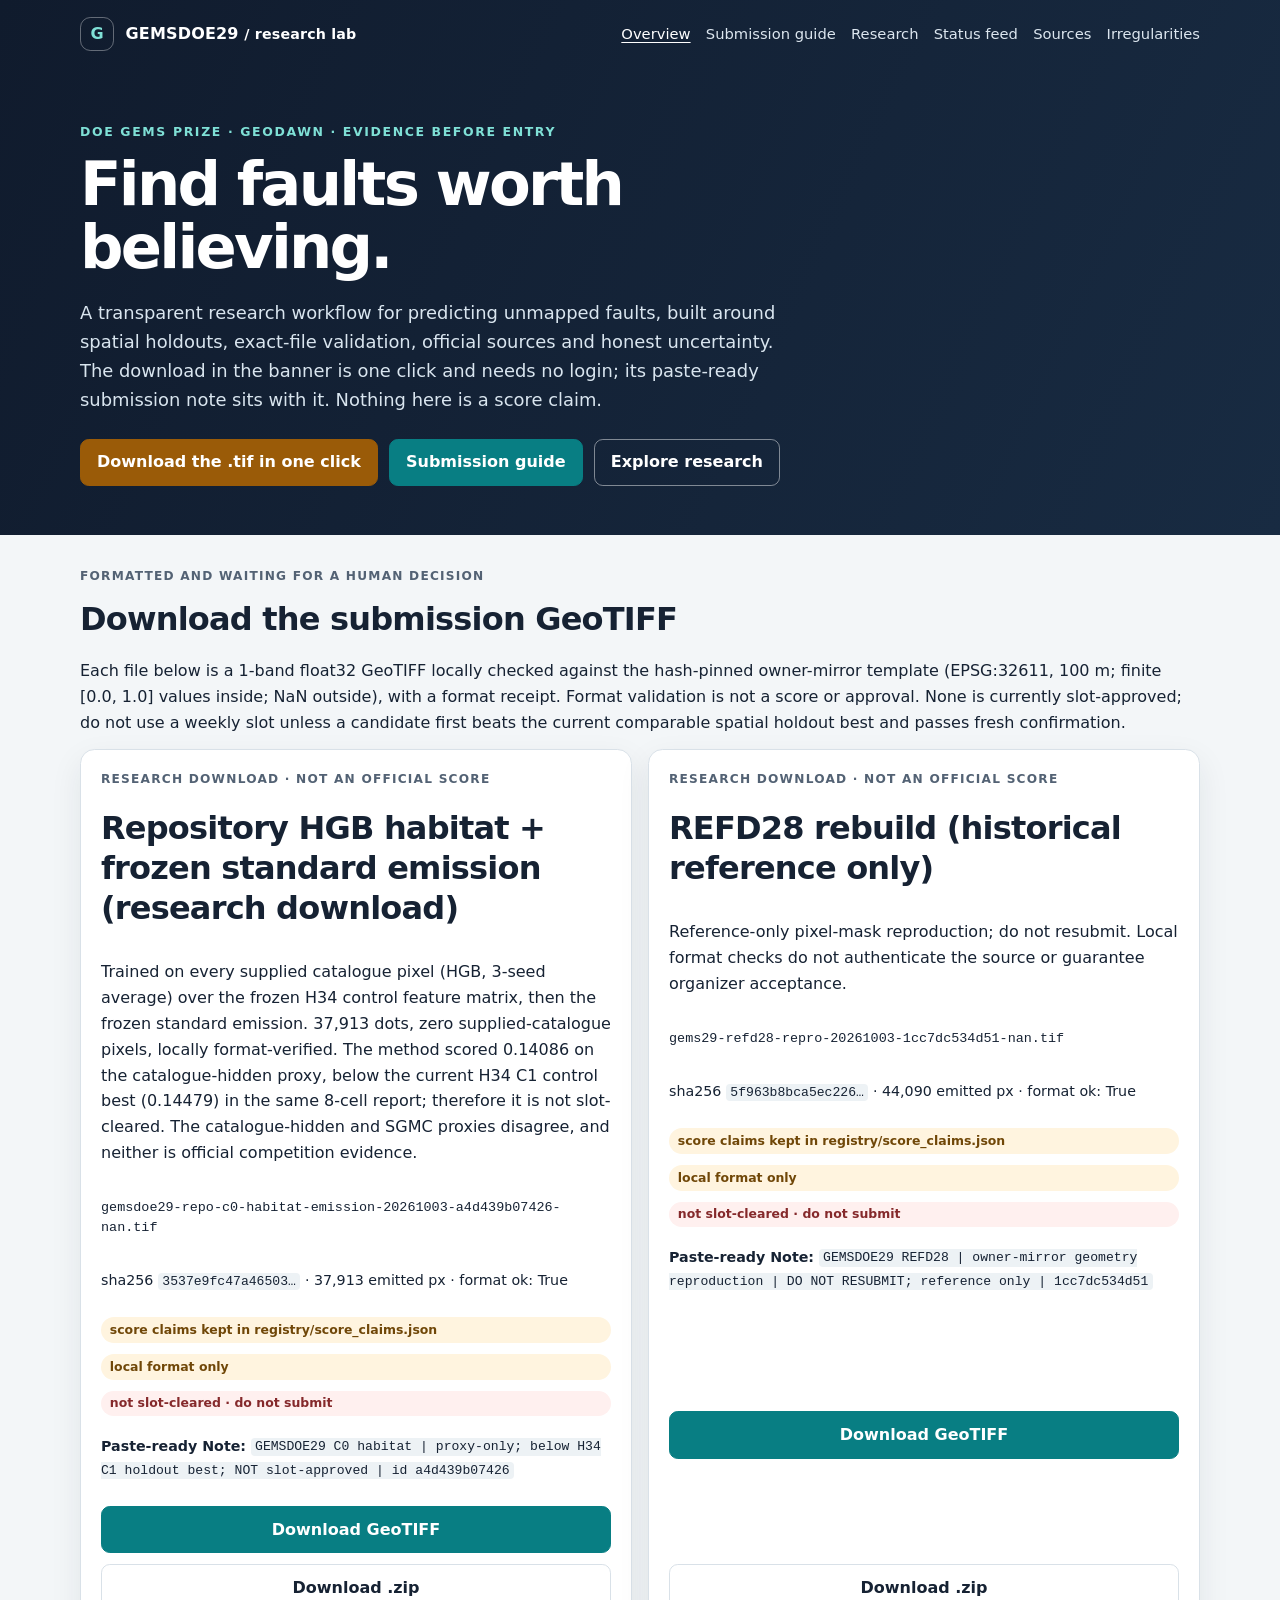
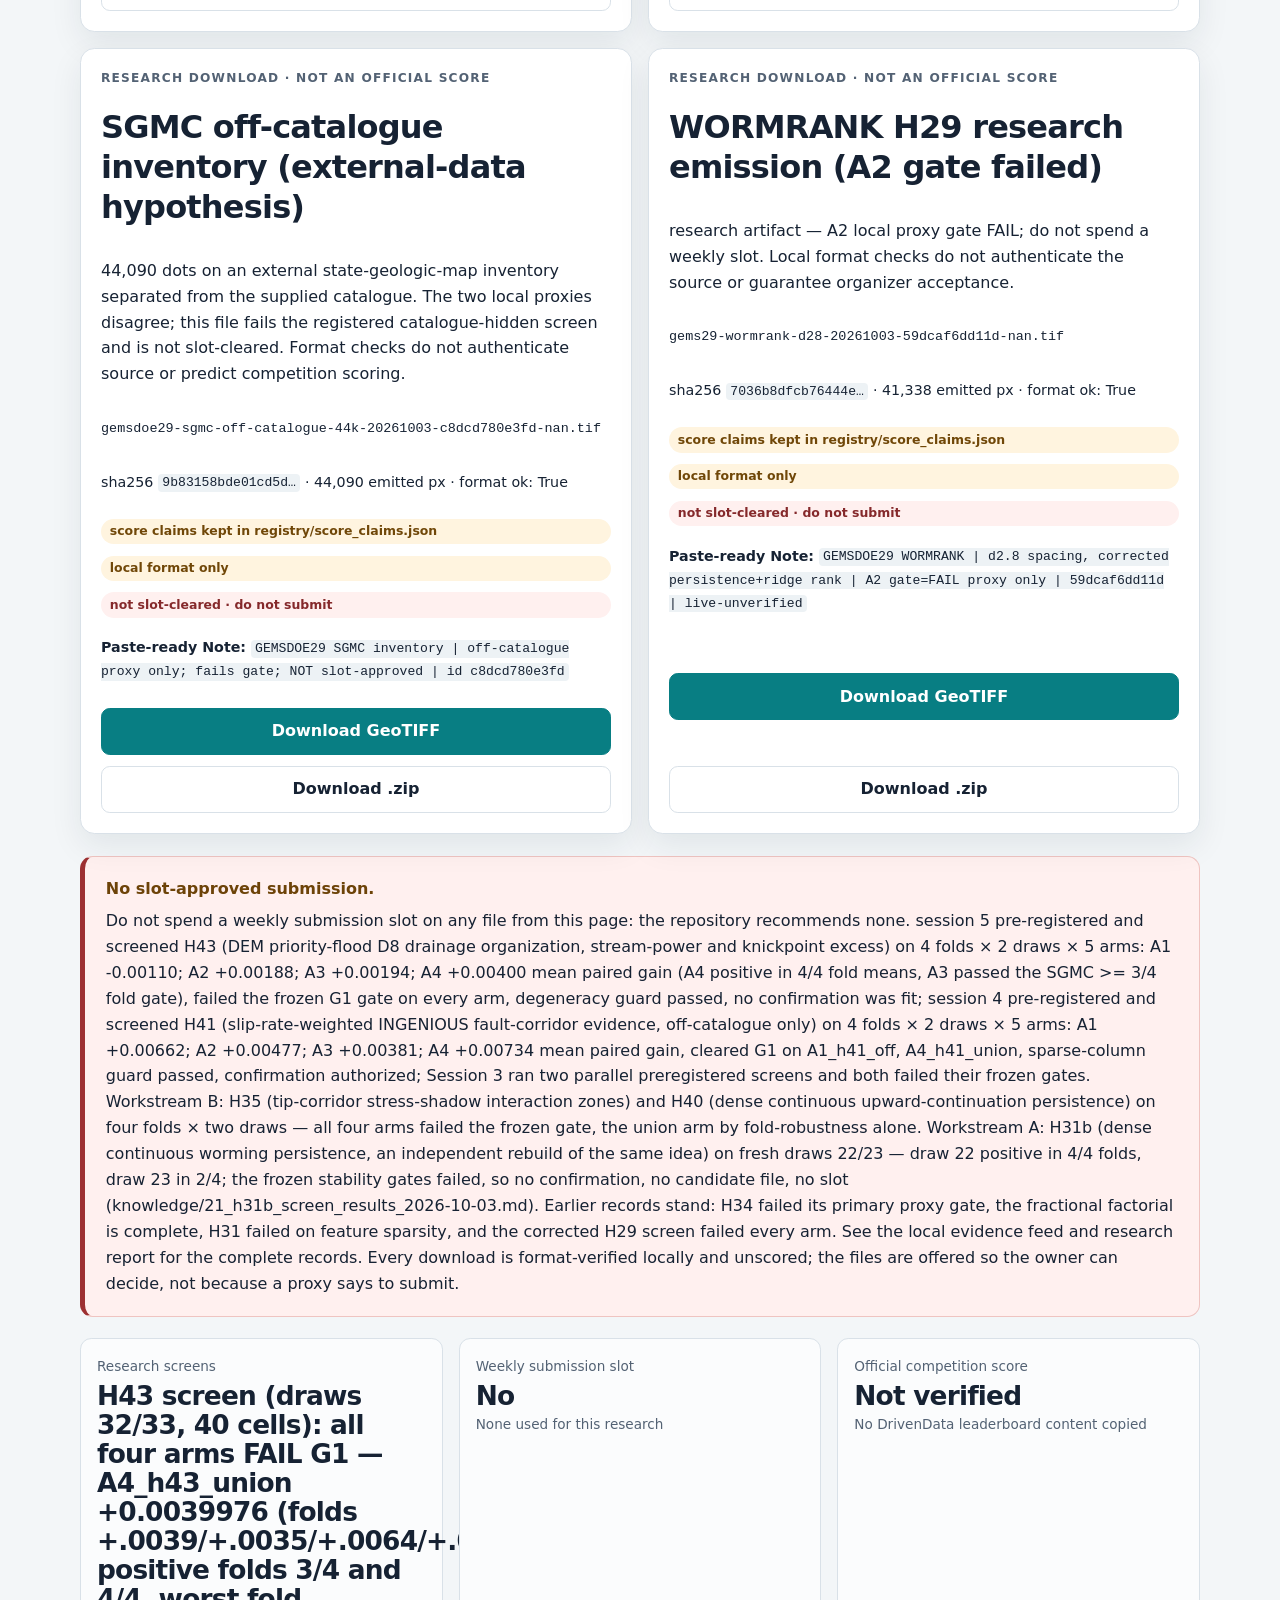
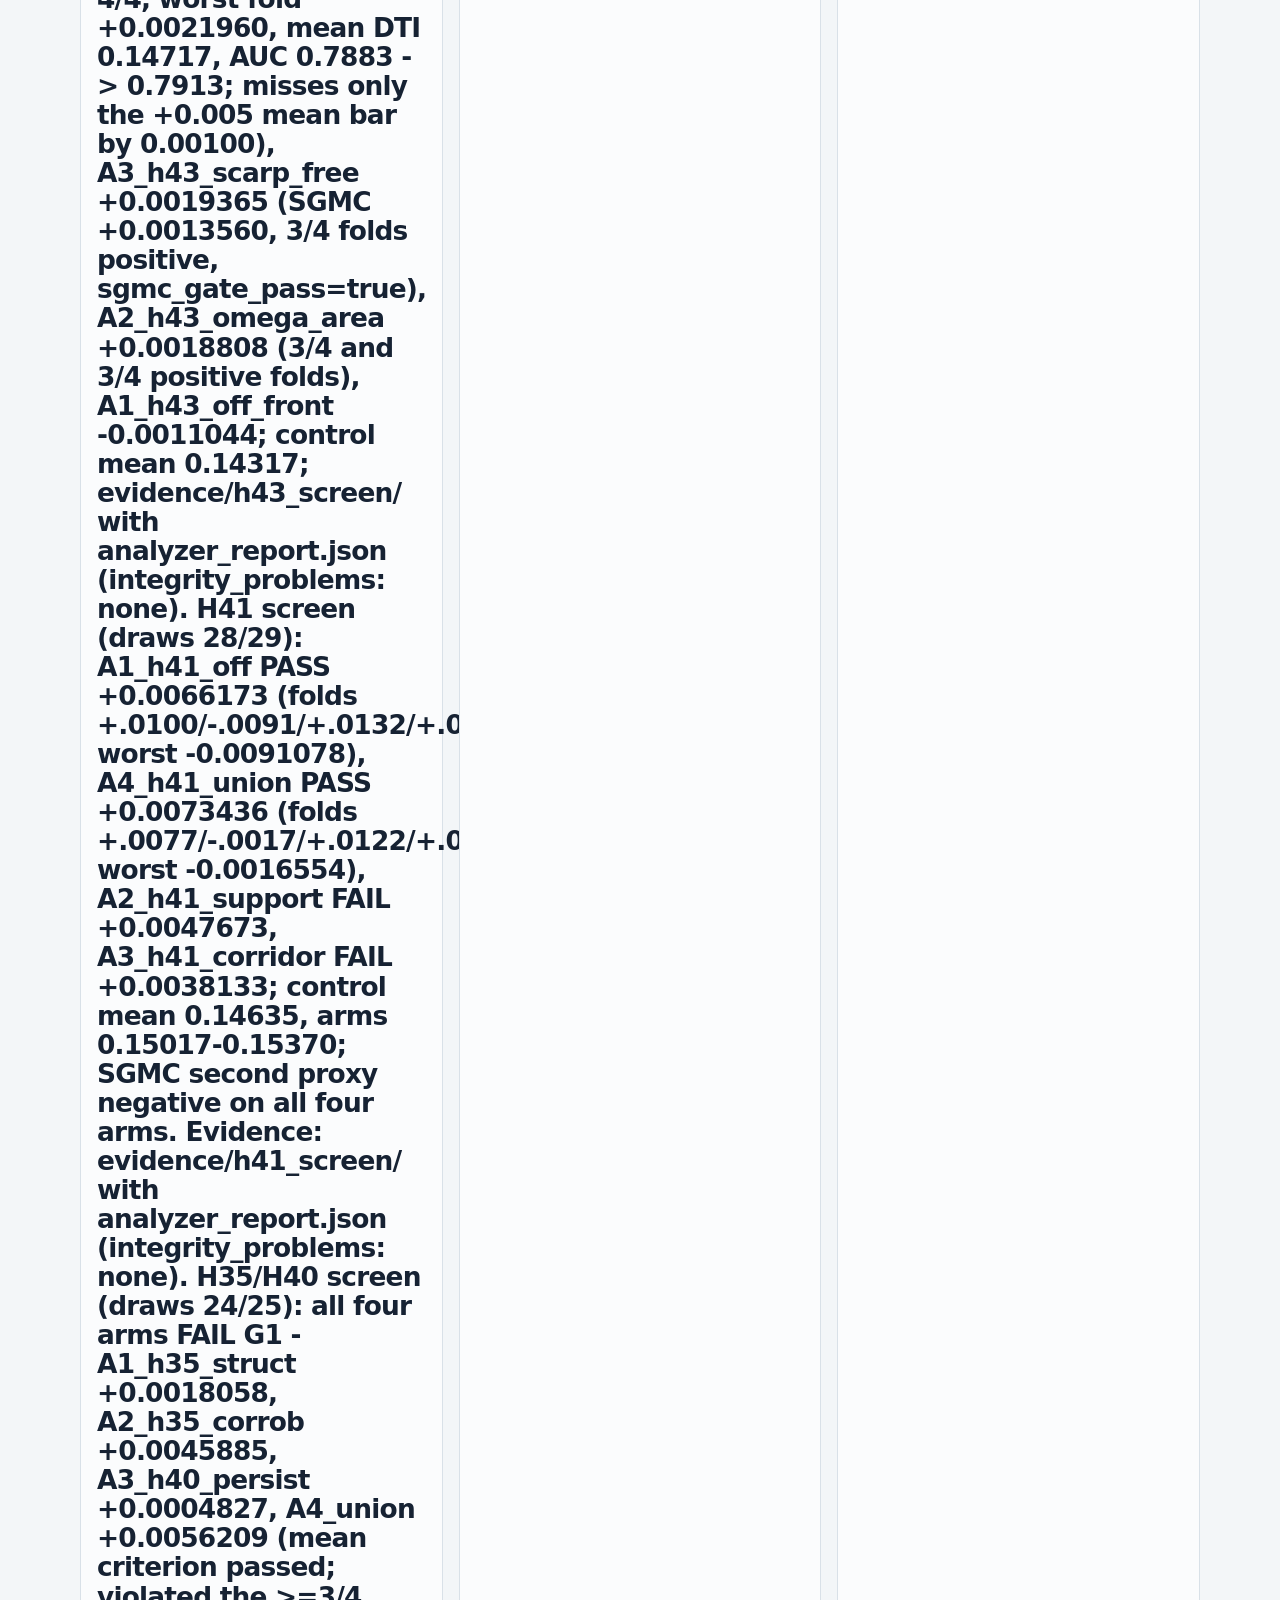
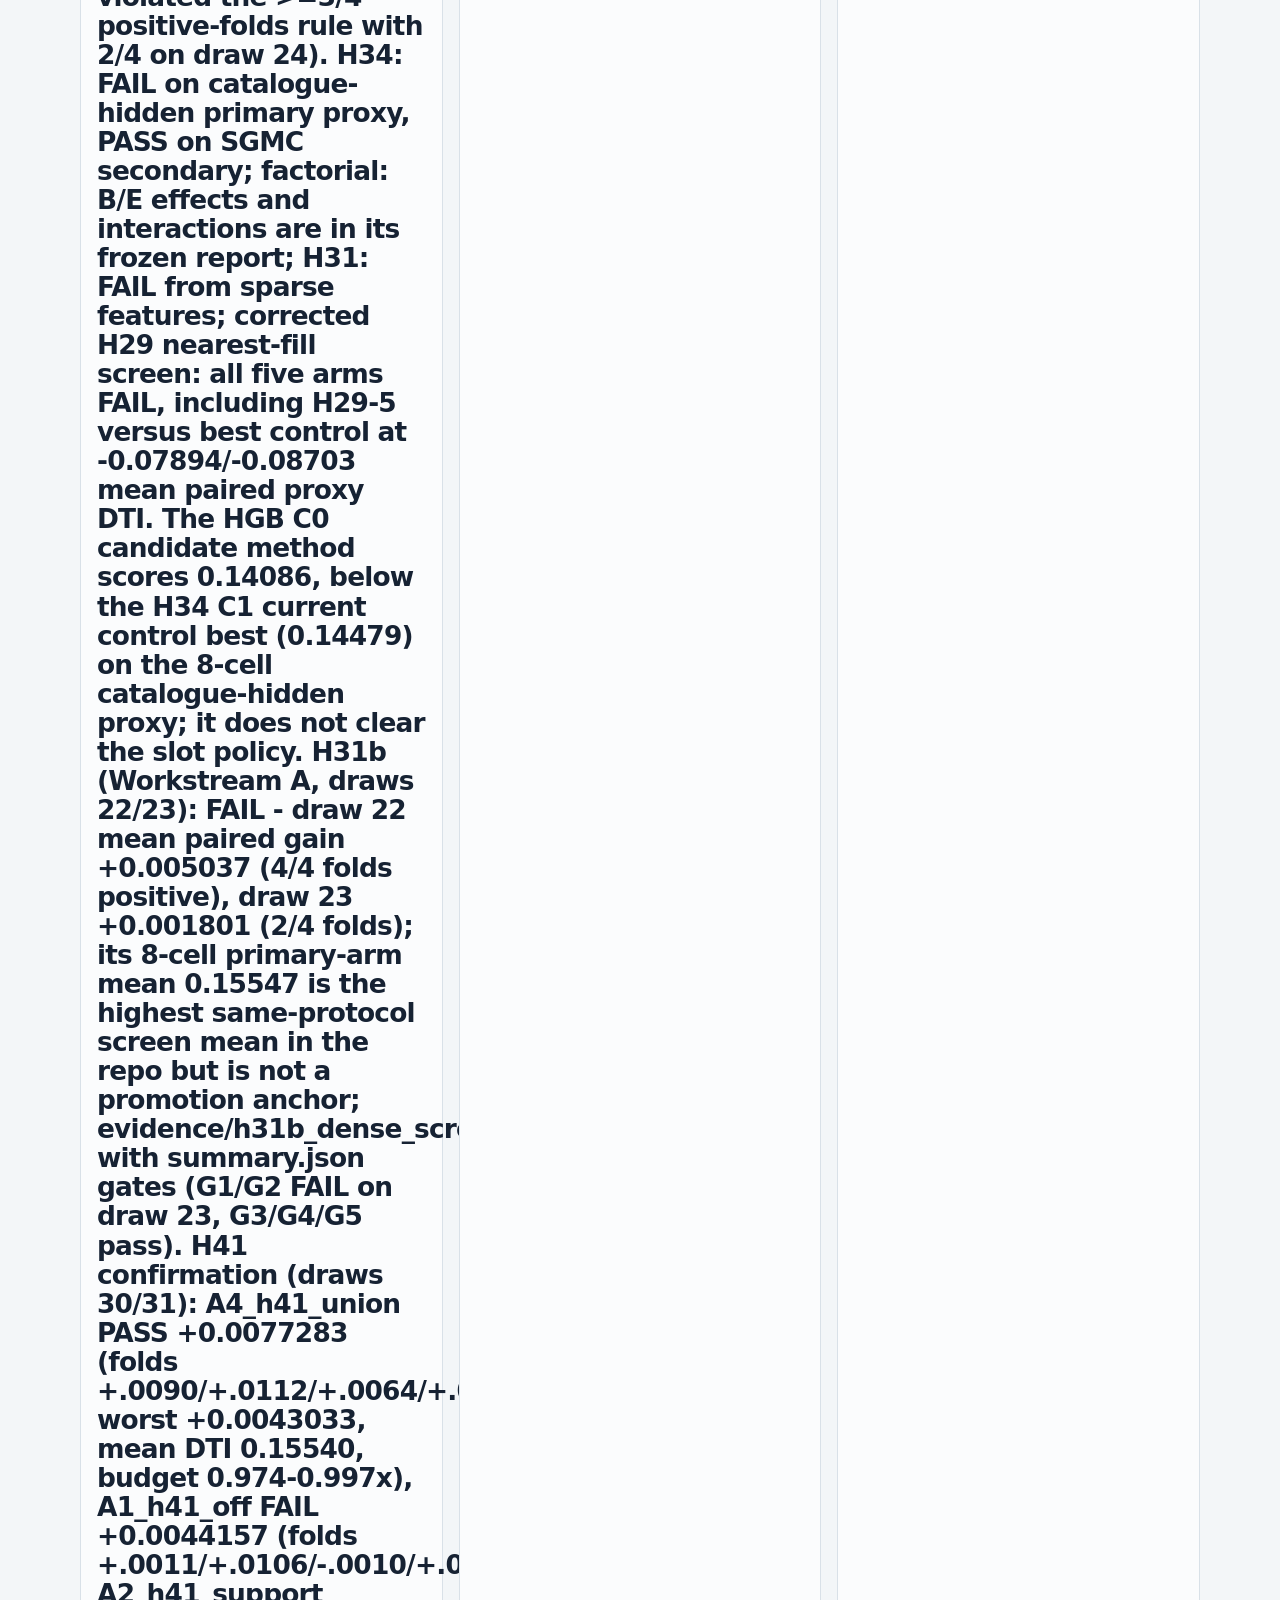
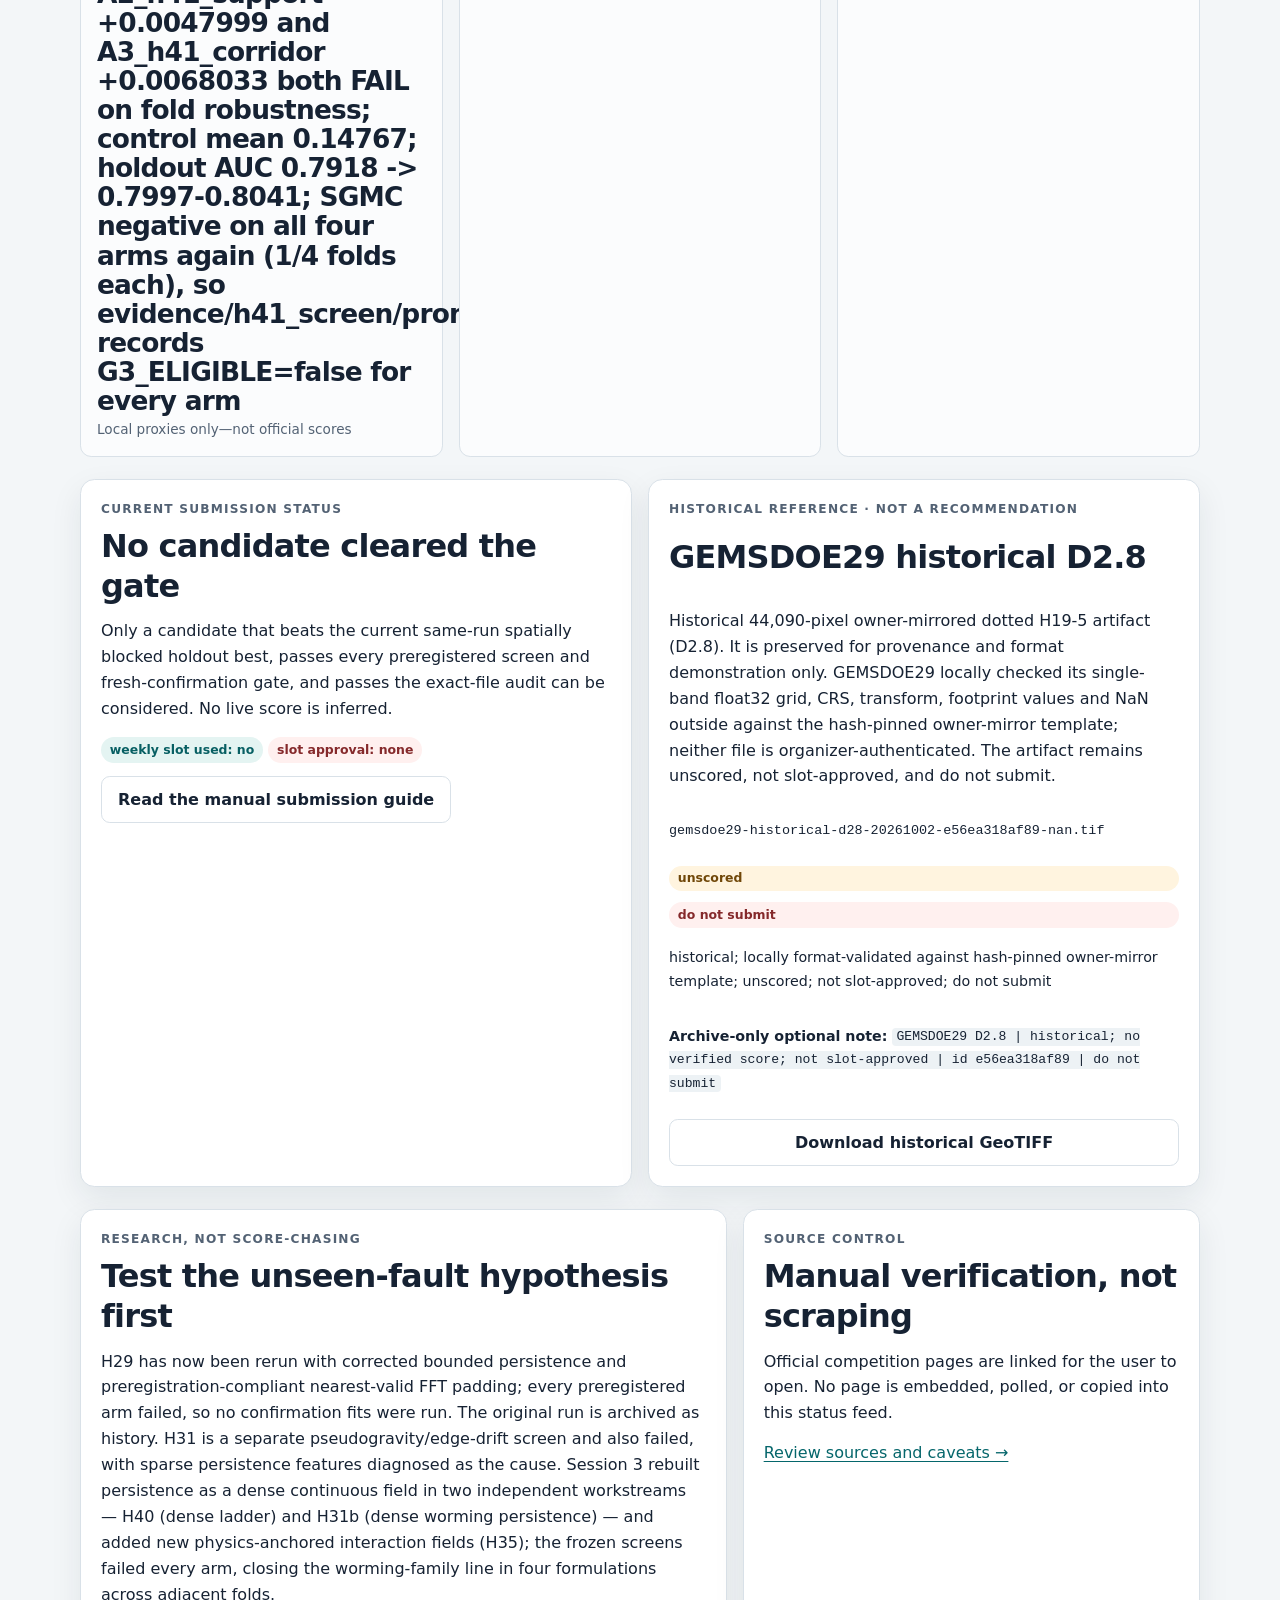
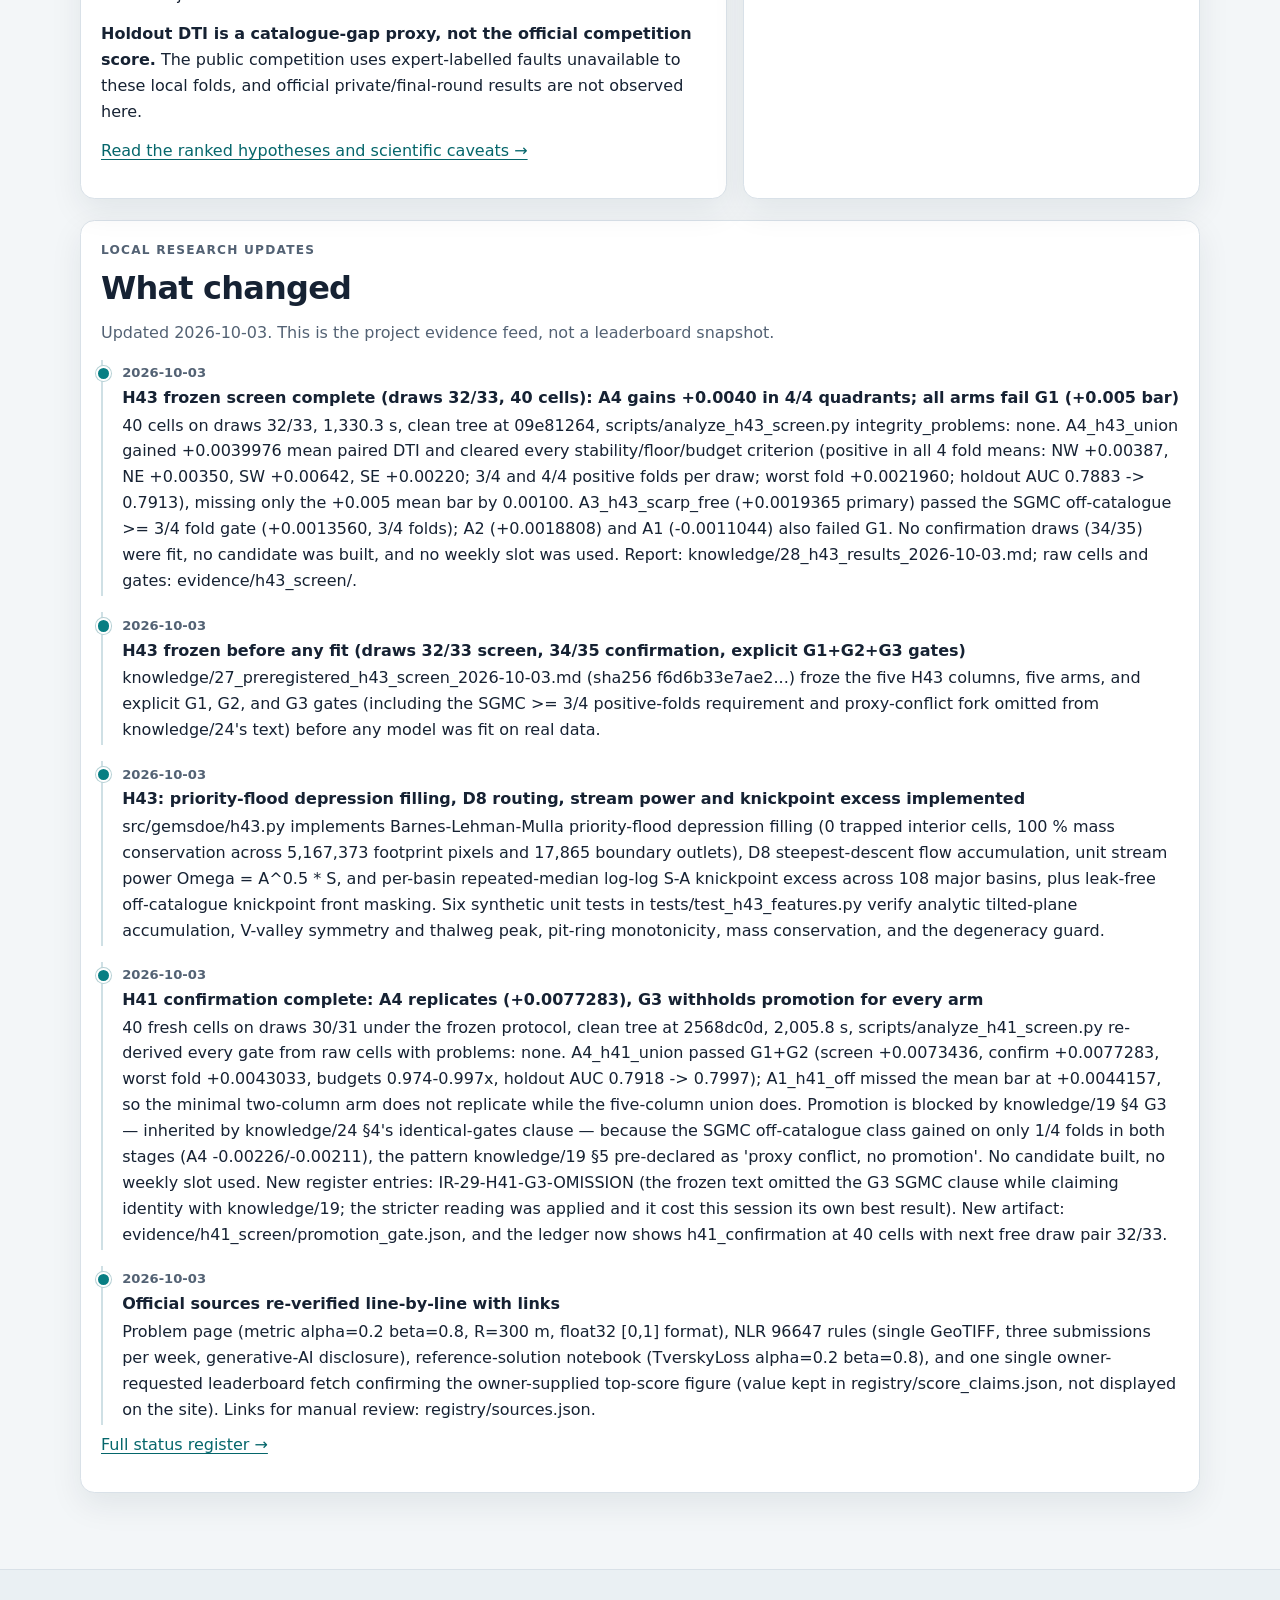
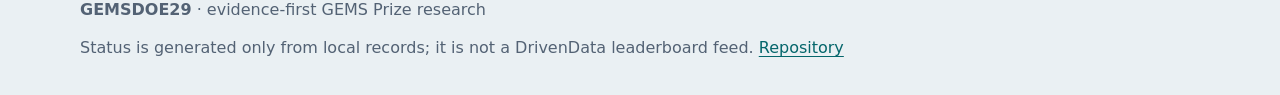
==== commit 75ab187d: "Complete H43 frozen 40-cell screen on draws 32/33, audit, draw ledger, and Pages update Co-authored-" ====
--- a/docs/index.html
+++ b/docs/index.html
@@ -1,2 +1,2 @@
 <!doctype html>
-<html lang="en"><head><meta charset="utf-8"><meta name="viewport" content="width=device-width, initial-scale=1"><meta name="description" content="Auditable, spatially validated research for the DOE GEMS Prize. No slot-approved submission is currently available."><title>Overview | GEMSDOE29</title><link rel="icon" href="assets/favicon.svg" type="image/svg+xml"><link rel="stylesheet" href="assets/site.css"></head><body><a class="skip-link" href="#main">Skip to content</a><header class="site-header"><div class="shell header-top"><a class="brand" href="index.html"><span class="brand-mark" aria-hidden="true">G</span><span>GEMSDOE29 <span class="small">/ research lab</span></span></a><nav aria-label="Primary"><a href="index.html" aria-current="page">Overview</a><a href="executive-summary.html">Submission guide</a><a href="research.html">Research</a><a href="status.html">Status feed</a><a href="sources.html">Sources</a><a href="irregularities.html">Irregularities</a></nav></div><div class="shell hero"><p class="eyebrow">DOE GEMS Prize · GeoDAWN · evidence before entry</p><h1>Find faults worth believing.</h1><p class="hero-copy">A transparent research workflow for predicting unmapped faults, built around spatial holdouts, exact-file validation, official sources and honest uncertainty. The download in the banner is one click and needs no login; its paste-ready submission note sits with it. Nothing here is a score claim.</p><div class="hero-actions"><a href="downloads/gemsdoe29-xfit-h41-union-qfaults-20261003-9edb34b99e3a-zeros.tif" class="button cta">Download the .tif in one click</a><a href="executive-summary.html" class="button">Submission guide</a><a href="research.html" class="button secondary">Explore research</a></div></div></header><main id="main"><div class="shell"><section aria-label="Candidate downloads"><p class="kicker">Formatted and waiting for a human decision</p><h2>Download the submission GeoTIFF</h2><p>Each file below is a 1-band float32 GeoTIFF locally checked against the hash-pinned owner-mirror template (EPSG:32611, 100 m; finite [0.0, 1.0] values inside; NaN outside), with a format receipt. Format validation is not a score or approval. None is currently slot-approved; do not use a weekly slot unless a candidate first beats the current comparable spatial holdout best and passes fresh confirmation.</p><section class="grid"><article class="card span-6 download-card"><p class="kicker">Research download · not an official score</p><h2>H41 union, cross-fitted (review only - fails the H34 slot bar)</h2><p>Slip-rate/recency-weighted INGENIOUS Quaternary-fault corridor columns (H41) added to the habitat model, cross-fitted over 4 folds x 2 draws and applied to the full footprint, then the frozen emission. This file exists to replace a defective artifact, not to be submitted: re-scored on the H34 slot-bar protocol it reaches 0.14597 against a bar of 0.16402 and fails, and G3 withholds promotion on the SGMC secondary proxy. Its value is methodological - it is the first leak-free artifact build in this repository, and it is the honest control for future arms. The zero-outside variant is offered because it also satisfies a strict whole-array [0,1] check, unlike the NaN-outside file.</p><p class="file-name">gemsdoe29-xfit-h41-union-qfaults-20261003-9edb34b99e3a-zeros.tif</p><p class="small">sha256 <code>ab9076de63bd76fd…</code> · 33,739 emitted px · format ok: True</p><span class="pill warning">score claims kept in registry/score_claims.json</span> <span class="pill warning">local format only</span> <span class="pill no">not slot-cleared · do not submit</span><p class="small"><strong>Gate evidence:</strong> FAILED the H34 slot bar when re-scored on that protocol (draws 20/21): A4 mean DTI 0.14597 against a bar of 0.16402, worst fold -0.00920, SGMC positive on 0 of 4 folds (evidence/h41a4_h34protocol/summary.json, knowledge/28_h41a4_results_2026-10-03.md). Its own-fold gates did pass - screen (draws 28/29) +0.0073436 = G1, confirmation (draws 30/31) +0.0077283 = G2 - but the +0.0073 was measured against C0_base on H41&#x27;s own folds, not against the best control on the slot-bar protocol. G3 also withholds promotion (SGMC 1 of 4 folds in both stages). DTI is a catalogue-gap proxy, not a competition score. Do not spend a weekly slot on this.</p><p class="small"><strong>Paste-ready Note:</strong> <code>GEMSDOE29 H41 union xfit | cross-fitted, leak-free; G1+G2 pass, G3 proxy conflict | id 9edb34b99e3a | unscored</code></p><a class="button" href="downloads/gemsdoe29-xfit-h41-union-qfaults-20261003-9edb34b99e3a-zeros.tif" download>Download the .tif (zero-outside, safest)</a> <a class="button light" href="downloads/gemsdoe29-xfit-h41-union-qfaults-20261003-9edb34b99e3a-nan.tif" download>NaN-outside variant</a> <a class="button light" href="downloads/gemsdoe29-xfit-h41-union-qfaults-20261003-9edb34b99e3a-zeros.zip" download>Download .zip</a></article><article class="card span-6 download-card"><p class="kicker">Research download · not an official score</p><h2>C0 habitat control, cross-fitted</h2><p>Control arm of the same cross-fitted build - identical training protocol, feature block and emission with the five H41 columns absent. Published so the A4 arm can be compared against a like-for-like baseline rather than against the superseded single-fit artifact.</p><p class="file-name">gemsdoe29-xfit-c0-habitat-20261003-ca879db0089a-zeros.tif</p><p class="small">sha256 <code>ac4ebc913a172f34…</code> · 33,766 emitted px · format ok: True</p><span class="pill warning">score claims kept in registry/score_claims.json</span> <span class="pill warning">local format only</span> <span class="pill no">not slot-cleared · do not submit</span><p class="small"><strong>Gate evidence:</strong> Control arm: no gate claim. Re-scored alongside A4 on the H34 slot-bar protocol it reaches 0.14086 against the 0.16402 bar, so it fails too; it is published as the like-for-like baseline for the cross-fitted build.</p><p class="small"><strong>Paste-ready Note:</strong> <code>GEMSDOE29 C0 habitat xfit | cross-fitted leak-free control arm; comparison baseline | id ca879db0089a | unscored</code></p><a class="button" href="downloads/gemsdoe29-xfit-c0-habitat-20261003-ca879db0089a-zeros.tif" download>Download the .tif (zero-outside, safest)</a> <a class="button light" href="downloads/gemsdoe29-xfit-c0-habitat-20261003-ca879db0089a-nan.tif" download>NaN-outside variant</a> <a class="button light" href="downloads/gemsdoe29-xfit-c0-habitat-20261003-ca879db0089a-zeros.zip" download>Download .zip</a></article><article class="card span-6 download-card"><p class="kicker">Research download · not an official score</p><h2>Repository HGB habitat + frozen standard emission (research download)</h2><p>Trained on every supplied catalogue pixel (HGB, 3-seed average) over the frozen H34 control feature matrix, then the frozen standard emission. 37,913 dots, zero supplied-catalogue pixels, locally format-verified. The method scored 0.14086 on the catalogue-hidden proxy, below the current H34 C1 control best (0.14479) in the same 8-cell report; therefore it is not slot-cleared. The catalogue-hidden and SGMC proxies disagree, and neither is official competition evidence.</p><p class="file-name">gemsdoe29-repo-c0-habitat-emission-20261003-a4d439b07426-nan.tif</p><p class="small">sha256 <code>3537e9fc47a46503…</code> · 37,913 emitted px · format ok: True</p><span class="pill warning">score claims kept in registry/score_claims.json</span> <span class="pill warning">local format only</span> <span class="pill no">not slot-cleared · do not submit</span><p class="small"><strong>Paste-ready Note:</strong> <code>GEMSDOE29 C0 habitat | proxy-only; below H34 C1 holdout best; NOT slot-approved | id a4d439b07426</code></p><a class="button" href="downloads/gemsdoe29-repo-c0-habitat-emission-20261003-a4d439b07426-nan.tif" download>Download GeoTIFF</a> <a class="button light" href="downloads/gemsdoe29-repo-c0-habitat-emission-20261003-a4d439b07426-nan.zip" download>Download .zip</a></article><article class="card span-6 download-card"><p class="kicker">Research download · not an official score</p><h2>REFD28 rebuild (historical reference only)</h2><p>Reference-only pixel-mask reproduction; do not resubmit. Local format checks do not authenticate the source or guarantee organizer acceptance.</p><p class="file-name">gems29-refd28-repro-20261003-1cc7dc534d51-nan.tif</p><p class="small">sha256 <code>5f963b8bca5ec226…</code> · 44,090 emitted px · format ok: True</p><span class="pill warning">score claims kept in registry/score_claims.json</span> <span class="pill warning">local format only</span> <span class="pill no">not slot-cleared · do not submit</span><p class="small"><strong>Paste-ready Note:</strong> <code>GEMSDOE29 REFD28 | owner-mirror geometry reproduction | DO NOT RESUBMIT; reference only | 1cc7dc534d51</code></p><a class="button" href="downloads/gems29-refd28-repro-20261003-1cc7dc534d51-nan.tif" download>Download GeoTIFF</a> <a class="button light" href="downloads/gems29-refd28-repro-20261003-1cc7dc534d51-nan.zip" download>Download .zip</a></article><article class="card span-6 download-card"><p class="kicker">Research download · not an official score</p><h2>SGMC off-catalogue inventory (external-data hypothesis)</h2><p>44,090 dots on an external state-geologic-map inventory separated from the supplied catalogue. The two local proxies disagree; this file fails the registered catalogue-hidden screen and is not slot-cleared. Format checks do not authenticate source or predict competition scoring.</p><p class="file-name">gemsdoe29-sgmc-off-catalogue-44k-20261003-c8dcd780e3fd-nan.tif</p><p class="small">sha256 <code>9b83158bde01cd5d…</code> · 44,090 emitted px · format ok: True</p><span class="pill warning">score claims kept in registry/score_claims.json</span> <span class="pill warning">local format only</span> <span class="pill no">not slot-cleared · do not submit</span><p class="small"><strong>Paste-ready Note:</strong> <code>GEMSDOE29 SGMC inventory | off-catalogue proxy only; fails gate; NOT slot-approved | id c8dcd780e3fd</code></p><a class="button" href="downloads/gemsdoe29-sgmc-off-catalogue-44k-20261003-c8dcd780e3fd-nan.tif" download>Download GeoTIFF</a> <a class="button light" href="downloads/gemsdoe29-sgmc-off-catalogue-44k-20261003-c8dcd780e3fd-nan.zip" download>Download .zip</a></article><article class="card span-6 download-card"><p class="kicker">Research download · not an official score</p><h2>WORMRANK H29 research emission (A2 gate failed)</h2><p>research artifact — A2 local proxy gate FAIL; do not spend a weekly slot. Local format checks do not authenticate the source or guarantee organizer acceptance.</p><p class="file-name">gems29-wormrank-d28-20261003-59dcaf6dd11d-nan.tif</p><p class="small">sha256 <code>7036b8dfcb76444e…</code> · 41,338 emitted px · format ok: True</p><span class="pill warning">score claims kept in registry/score_claims.json</span> <span class="pill warning">local format only</span> <span class="pill no">not slot-cleared · do not submit</span><p class="small"><strong>Paste-ready Note:</strong> <code>GEMSDOE29 WORMRANK | d2.8 spacing, corrected persistence+ridge rank | A2 gate=FAIL proxy only | 59dcaf6dd11d | live-unverified</code></p><a class="button" href="downloads/gems29-wormrank-d28-20261003-59dcaf6dd11d-nan.tif" download>Download GeoTIFF</a> <a class="button light" href="downloads/gems29-wormrank-d28-20261003-59dcaf6dd11d-nan.zip" download>Download .zip</a></article></section></section><section class="status-banner danger"><strong>No slot-approved submission.</strong><p>Do not spend a weekly submission slot on any file from this page: the repository recommends none. session 5 re-scored the H41 union arm on the spent draws 20/21 that define the slot bar: mean paired gain +0.001183 (bar +0.005), worst fold -0.009202, SGMC second proxy -0.007180 with 0/4 folds positive, while the frozen controls reproduced the stored H34 cells exactly (max |delta| = 0.0e+00) — G1, G3 failed, no promotion, no candidate file, no slot; session 5 closed the data-placement blocker with a script-written receipt (22 pinned files byte-correct, footprint 5,167,373 px, caches prepared); the frozen emission-density sweep found the pinned 2.8 px artifact is the optimum of its own family (calibration check: passed; recommendation: cal_d2_8 (keep the pinned artifact)); the frozen H43 drainage-network screen cleared G1 on A3_knick, A4_union; confirmation authorized. Earlier records: session 4 pre-registered and screened H41 (slip-rate-weighted INGENIOUS fault-corridor evidence, off-catalogue only) on 4 folds × 2 draws × 5 arms: A1 +0.00662; A2 +0.00477; A3 +0.00381; A4 +0.00734 mean paired gain, cleared G1 on A1_h41_off, A4_h41_union, sparse-column guard passed, confirmation authorized; the session-3 H35/H40 and H31b screens failed their frozen gates; H34 failed its primary proxy gate, the fractional factorial is complete, H31 failed on feature sparsity, and the corrected H29 screen failed every arm. Every download is format-verified locally and unscored; the files are offered so the owner can decide, not because a proxy says to submit.</p></section><section class="grid" aria-label="Research status metrics"><div class="metric span-4"><span class="label">Research screens</span><span class="value">H41 screen (draws 28/29): A1_h41_off PASS +0.0066173 (folds +.0100/-.0091/+.0132/+.0124, worst -0.0091078), A4_h41_union PASS +0.0073436 (folds +.0077/-.0017/+.0122/+.0111, worst -0.0016554), A2_h41_support FAIL +0.0047673, A3_h41_corridor FAIL +0.0038133; control mean 0.14635, arms 0.15017-0.15370; SGMC second proxy negative on all four arms. Evidence: evidence/h41_screen/ with analyzer_report.json (integrity_problems: none). H35/H40 screen (draws 24/25): all four arms FAIL G1 - A1_h35_struct +0.0018058, A2_h35_corrob +0.0045885, A3_h40_persist +0.0004827, A4_union +0.0056209 (mean criterion passed; violated the &gt;=3/4 positive-folds rule with 2/4 on draw 24). H34: FAIL on catalogue-hidden primary proxy, PASS on SGMC secondary; factorial: B/E effects and interactions are in its frozen report; H31: FAIL from sparse features; corrected H29 nearest-fill screen: all five arms FAIL, including H29-5 versus best control at -0.07894/-0.08703 mean paired proxy DTI. The HGB C0 candidate method scores 0.14086, below the H34 C1 current control best (0.14479) on the 8-cell catalogue-hidden proxy; it does not clear the slot policy. H31b (Workstream A, draws 22/23): FAIL - draw 22 mean paired gain +0.005037 (4/4 folds positive), draw 23 +0.001801 (2/4 folds); its 8-cell primary-arm mean 0.15547 is the highest same-protocol screen mean in the repo but is not a promotion anchor; evidence/h31b_dense_screen/ with summary.json gates (G1/G2 FAIL on draw 23, G3/G4/G5 pass). H41 confirmation (draws 30/31): A4_h41_union PASS +0.0077283 (folds +.0090/+.0112/+.0064/+.0043, worst +0.0043033, mean DTI 0.15540, budget 0.974-0.997x), A1_h41_off FAIL +0.0044157 (folds +.0011/+.0106/-.0010/+.0069), A2_h41_support +0.0047999 and A3_h41_corridor +0.0068033 both FAIL on fold robustness; control mean 0.14767; holdout AUC 0.7918 -&gt; 0.7997-0.8041; SGMC negative on all four arms again (1/4 folds each), so evidence/h41_screen/promotion_gate.json records G3_ELIGIBLE=false for every arm H43 screen (draws 32/33, 40 cells, staged into two-cell processes after the OOM kill of the first launch): A3_knick PASS +0.01419 (folds -0.0010/+0.0195/+0.0153/+0.0229, worst -0.0009505, 3/4 positive folds on both draws), A4_union PASS +0.01287 (folds -0.0010/+0.0165/+0.0174/+0.0187, worst -0.0010462, 3/4 both draws), A1_off FAIL +0.00401, A2_network FAIL -0.00136; control mean 0.14317, arms 0.14181-0.15735; emission budgets 0.75-1.25x; the SGMC second proxy is negative on both passing arms (A3 -0.00012, A4 -0.00190), the same proxy conflict that withheld H41 promotion. Viability guard passed, scripts/analyze_h43_screen.py recomputed every gate from the raw rows with integrity_problems: 0 (evidence/h43_screen/analyzer_report.json). A G1 pass authorizes the preregistered confirmation on draws 34/35; it is not a slot. Session 5 adds the frozen bar-protocol re-score (knowledge/27_preregistered_h41a4_h34protocol_2026-10-03.md, sha256 af1d8188..., committed before the run): A4_h41_union was re-measured on the spent draws 20/21 that define the slot bar, and it does not transfer - mean paired gain +0.001183 over the per-fold best control C1_geodesic_dots (bar: +0.005), worst fold -0.009202, budgets 0.957-1.007x, and the SGMC second proxy at -0.007180 with 0/4 folds positive. Both frozen controls reproduced the stored H34 cells bit-for-bit (max |delta| = 0.0), so the comparison is valid: verdict NO PROMOTION, no candidate built, no slot. H41&#x27;s line is closed for promotion (knowledge/28_h41a4_results_2026-10-03.md; evidence/h41a4_h34protocol/ with analyzer_report.json problems: none). H43 confirmation (draws 34/35, 40/40 cells, analyzer integrity_problems: 0, screen section of the recomputation bit-identical to the pre-confirmation report): both knickpoint arms replicated and slightly grew - A3_knick +0.01674 (folds 0.0/+0.0221/+0.0196/+0.0252, 3/4 folds positive on both draws, worst 0.0), A4_union +0.01568 (folds -0.0005/+0.0169/+0.0249/+0.0215, 3/4 and 4/4, worst -0.000533); A1_off -0.00060 and A2_network +0.00408 both FAIL. The SGMC second proxy is negative in both stages for both passing arms (A3 -0.00012 on 2/4 -&gt; -0.00214 on 0/4; A4 -0.00190 on 1/4 -&gt; -0.00002 on 2/4), so the inherited G3 requirement withholds promotion for every arm: the same replicated-primary/secondary-proxy-loss pattern as H41, now in a second independent family. No candidate built, no slot.</span><span class="label">Local proxies only—not official scores</span></div><div class="metric span-4"><span class="label">Weekly submission slot</span><span class="value">No</span><span class="label">None used for this research</span></div><div class="metric span-4"><span class="label">Official competition score</span><span class="value">Not verified</span><span class="label">No DrivenData leaderboard content copied</span></div></section><section class="grid" aria-label="Submission artifacts"><article class="card span-6"><p class="kicker">Current submission status</p><h2>No candidate cleared the gate</h2><p>Only a candidate that beats the current same-run spatially blocked holdout best, passes every preregistered screen and fresh-confirmation gate, and passes the exact-file audit can be considered. No live score is inferred.</p><p><span class="pill yes">weekly slot used: no</span> <span class="pill no">slot approval: none</span></p><a class="button light" href="executive-summary.html">Read the manual submission guide</a></article><article class="card span-6 download-card"><p class="kicker">Historical reference · not a recommendation</p><h2>GEMSDOE29 historical D2.8</h2><p>Historical 44,090-pixel owner-mirrored dotted H19-5 artifact (D2.8). It is preserved for provenance and format demonstration only. GEMSDOE29 locally checked its single-band float32 grid, CRS, transform, footprint values and NaN outside against the hash-pinned owner-mirror template; neither file is organizer-authenticated. The artifact remains unscored, not slot-approved, and do not submit.</p><p class="file-name">gemsdoe29-historical-d28-20261002-e56ea318af89-nan.tif</p><span class="pill warning">unscored</span> <span class="pill no">do not submit</span><p class="small">historical; locally format-validated against hash-pinned owner-mirror template; unscored; not slot-approved; do not submit</p><p class="small"><strong>Archive-only optional note:</strong> <code>GEMSDOE29 D2.8 | historical; no verified score; not slot-approved | id e56ea318af89 | do not submit</code></p><a class="button light" href="downloads/gemsdoe29-historical-d28-20261002-e56ea318af89-nan.tif" download>Download historical GeoTIFF</a></article></section><section class="grid"><article class="card span-7"><p class="kicker">Research, not score-chasing</p><h2>Test the unseen-fault hypothesis first</h2><p>H29 has now been rerun with corrected bounded persistence and preregistration-compliant nearest-valid FFT padding; every preregistered arm failed, so no confirmation fits were run. The original run is archived as history. H31 is a separate pseudogravity/edge-drift screen and also failed, with sparse persistence features diagnosed as the cause. Session 3 rebuilt persistence as a dense continuous field in two independent workstreams — H40 (dense ladder) and H31b (dense worming persistence) — and added new physics-anchored interaction fields (H35); the frozen screens failed every arm, closing the worming-family line in four formulations across adjacent folds.</p><p><strong>Holdout DTI is a catalogue-gap proxy, not the official competition score.</strong> The public competition uses expert-labelled faults unavailable to these local folds, and official private/final-round results are not observed here.</p><p><a href="research.html">Read the ranked hypotheses and scientific caveats →</a></p></article><article class="card span-5"><p class="kicker">Source control</p><h2>Manual verification, not scraping</h2><p>Official competition pages are linked for the user to open. No page is embedded, polled, or copied into this status feed.</p><p><a href="sources.html">Review sources and caveats →</a></p></article></section><section class="card"><p class="kicker">Local research updates</p><h2>What changed</h2><p class="muted">Updated 2026-10-03. This is the project evidence feed, not a leaderboard snapshot.</p><ol class="timeline"><li><time>2026-10-03</time><strong>H43 confirmation complete: both knickpoint arms replicate on draws 34/35 (+0.01674 / +0.01568), G3 secondary proxy withholds promotion</strong><span>40/40 cells on fresh draws 34/35 under the frozen design (design_confirm.json, clean tree bd6811e); the independent analyzer re-derived every gate from the raw rows with integrity_problems 0 and its screen section matches the pre-confirmation report exactly. A3_knick +0.01674 (3/4 folds on both draws, worst 0.0) and A4_union +0.01568 (3/4, 4/4; worst -0.000533) both replicate and grow; A1_off -0.00060 and A2_network +0.00408 fail. The SGMC second proxy is negative in both stages for both passing arms, so the inherited G3 requirement withholds promotion - the same structure as H41. No candidate file, no weekly slot, no download.</span></li><li><time>2026-10-03</time><strong>H43 drainage-network screen complete: A3_knick +0.01419 and A4_union +0.01287 pass G1; confirmation on draws 34/35 launched</strong><span>40 cells (4 blocked folds x draws 32/33 x 5 arms) staged into two-cell processes after the first launch was OOM-killed at 23/40 rows (quarantined, never used for gates). A1_off +0.00401 and A2_network -0.00136 fail, so the pass is carried by the knickpoint residual, not drainage density. SGMC second proxy negative on both passing arms (A3 -0.00012 2/4, A4 -0.00190 1/4 folds). scripts/analyze_h43_screen.py recomputed every gate from raw cells: integrity_problems 0, gates_match true. The confirmation (draws 34/35, 40 cells, design_confirm.json from clean tree bd6811e) is running; no candidate file exists and no slot was used.</span></li><li><time>2026-10-03</time><strong>H41 confirmation complete: A4 replicates (+0.0077283), G3 withholds promotion for every arm</strong><span>40 fresh cells on draws 30/31 under the frozen protocol, clean tree at 2568dc0d, 2,005.8 s, scripts/analyze_h41_screen.py re-derived every gate from raw cells with problems: none. A4_h41_union passed G1+G2 (screen +0.0073436, confirm +0.0077283, worst fold +0.0043033, budgets 0.974-0.997x, holdout AUC 0.7918 -&gt; 0.7997); A1_h41_off missed the mean bar at +0.0044157, so the minimal two-column arm does not replicate while the five-column union does. Promotion is blocked by knowledge/19 §4 G3 — inherited by knowledge/24 §4&#x27;s identical-gates clause — because the SGMC off-catalogue class gained on only 1/4 folds in both stages (A4 -0.00226/-0.00211), the pattern knowledge/19 §5 pre-declared as &#x27;proxy conflict, no promotion&#x27;. No candidate built, no weekly slot used. New register entries: IR-29-H41-G3-OMISSION (the frozen text omitted the G3 SGMC clause while claiming identity with knowledge/19; the stricter reading was applied and it cost this session its own best result). New artifact: evidence/h41_screen/promotion_gate.json, and the ledger now shows h41_confirmation at 40 cells with next free draw pair 32/33.</span></li><li><time>2026-10-03</time><strong>Official sources re-verified line-by-line with links</strong><span>Problem page (metric alpha=0.2 beta=0.8, R=300 m, float32 [0,1] format), NLR 96647 rules (single GeoTIFF, three submissions per week, generative-AI disclosure), reference-solution notebook (TverskyLoss alpha=0.2 beta=0.8), and one single owner-requested leaderboard fetch confirming the owner-supplied top-score figure (value kept in registry/score_claims.json, not displayed on the site). Links for manual review: registry/sources.json.</span></li><li><time>2026-10-03</time><strong>Top-scoring historical file D2.8 byte-verified</strong><span>docs/downloads/gemsdoe29-historical-d28-...tif is byte-identical to the GEMSDOE25 site download (sha256 91eae1ca42ec845e..., 1,603,424 bytes) and to the pinned manifest entry; tests/test_sibling_reproduction.py reproduces dot_thin(H19-5, 1.5) -&gt; d1.5 and dot_thin(H19-5, 2.8) -&gt; D2.8 (44,090 px) bit-for-bit from the restored owner mirrors.</span></li></ol><p><a href="status.html">Full status register →</a></p></section></div></main><footer class="site-footer"><div class="shell footer-inner"><p><strong>GEMSDOE29</strong> · evidence-first GEMS Prize research</p><p>Status is generated only from local records; it is not a DrivenData leaderboard feed. <a href="https://github.com/buffedlizard55-lab/GEMSDOE29" target="_blank" rel="noopener noreferrer">Repository</a></p></div></footer></body></html>
+<html lang="en"><head><meta charset="utf-8"><meta name="viewport" content="width=device-width, initial-scale=1"><meta name="description" content="Auditable, spatially validated research for the DOE GEMS Prize. No slot-approved submission is currently available."><title>Overview | GEMSDOE29</title><link rel="icon" href="assets/favicon.svg" type="image/svg+xml"><link rel="stylesheet" href="assets/site.css"></head><body><a class="skip-link" href="#main">Skip to content</a><header class="site-header"><div class="shell header-top"><a class="brand" href="index.html"><span class="brand-mark" aria-hidden="true">G</span><span>GEMSDOE29 <span class="small">/ research lab</span></span></a><nav aria-label="Primary"><a href="index.html" aria-current="page">Overview</a><a href="executive-summary.html">Submission guide</a><a href="research.html">Research</a><a href="status.html">Status feed</a><a href="sources.html">Sources</a><a href="irregularities.html">Irregularities</a></nav></div><div class="shell hero"><p class="eyebrow">DOE GEMS Prize · GeoDAWN · evidence before entry</p><h1>Find faults worth believing.</h1><p class="hero-copy">A transparent research workflow for predicting unmapped faults, built around spatial holdouts, exact-file validation, official sources and honest uncertainty. The download in the banner is one click and needs no login; its paste-ready submission note sits with it. Nothing here is a score claim.</p><div class="hero-actions"><a href="downloads/gemsdoe29-repo-c0-habitat-emission-20261003-a4d439b07426-nan.tif" class="button cta">Download the .tif in one click</a><a href="executive-summary.html" class="button">Submission guide</a><a href="research.html" class="button secondary">Explore research</a></div></div></header><main id="main"><div class="shell"><section aria-label="Candidate downloads"><p class="kicker">Formatted and waiting for a human decision</p><h2>Download the submission GeoTIFF</h2><p>Each file below is a 1-band float32 GeoTIFF locally checked against the hash-pinned owner-mirror template (EPSG:32611, 100 m; finite [0.0, 1.0] values inside; NaN outside), with a format receipt. Format validation is not a score or approval. None is currently slot-approved; do not use a weekly slot unless a candidate first beats the current comparable spatial holdout best and passes fresh confirmation.</p><section class="grid"><article class="card span-6 download-card"><p class="kicker">Research download · not an official score</p><h2>Repository HGB habitat + frozen standard emission (research download)</h2><p>Trained on every supplied catalogue pixel (HGB, 3-seed average) over the frozen H34 control feature matrix, then the frozen standard emission. 37,913 dots, zero supplied-catalogue pixels, locally format-verified. The method scored 0.14086 on the catalogue-hidden proxy, below the current H34 C1 control best (0.14479) in the same 8-cell report; therefore it is not slot-cleared. The catalogue-hidden and SGMC proxies disagree, and neither is official competition evidence.</p><p class="file-name">gemsdoe29-repo-c0-habitat-emission-20261003-a4d439b07426-nan.tif</p><p class="small">sha256 <code>3537e9fc47a46503…</code> · 37,913 emitted px · format ok: True</p><span class="pill warning">score claims kept in registry/score_claims.json</span> <span class="pill warning">local format only</span> <span class="pill no">not slot-cleared · do not submit</span><p class="small"><strong>Paste-ready Note:</strong> <code>GEMSDOE29 C0 habitat | proxy-only; below H34 C1 holdout best; NOT slot-approved | id a4d439b07426</code></p><a class="button" href="downloads/gemsdoe29-repo-c0-habitat-emission-20261003-a4d439b07426-nan.tif" download>Download GeoTIFF</a> <a class="button light" href="downloads/gemsdoe29-repo-c0-habitat-emission-20261003-a4d439b07426-nan.zip" download>Download .zip</a></article><article class="card span-6 download-card"><p class="kicker">Research download · not an official score</p><h2>REFD28 rebuild (historical reference only)</h2><p>Reference-only pixel-mask reproduction; do not resubmit. Local format checks do not authenticate the source or guarantee organizer acceptance.</p><p class="file-name">gems29-refd28-repro-20261003-1cc7dc534d51-nan.tif</p><p class="small">sha256 <code>5f963b8bca5ec226…</code> · 44,090 emitted px · format ok: True</p><span class="pill warning">score claims kept in registry/score_claims.json</span> <span class="pill warning">local format only</span> <span class="pill no">not slot-cleared · do not submit</span><p class="small"><strong>Paste-ready Note:</strong> <code>GEMSDOE29 REFD28 | owner-mirror geometry reproduction | DO NOT RESUBMIT; reference only | 1cc7dc534d51</code></p><a class="button" href="downloads/gems29-refd28-repro-20261003-1cc7dc534d51-nan.tif" download>Download GeoTIFF</a> <a class="button light" href="downloads/gems29-refd28-repro-20261003-1cc7dc534d51-nan.zip" download>Download .zip</a></article><article class="card span-6 download-card"><p class="kicker">Research download · not an official score</p><h2>SGMC off-catalogue inventory (external-data hypothesis)</h2><p>44,090 dots on an external state-geologic-map inventory separated from the supplied catalogue. The two local proxies disagree; this file fails the registered catalogue-hidden screen and is not slot-cleared. Format checks do not authenticate source or predict competition scoring.</p><p class="file-name">gemsdoe29-sgmc-off-catalogue-44k-20261003-c8dcd780e3fd-nan.tif</p><p class="small">sha256 <code>9b83158bde01cd5d…</code> · 44,090 emitted px · format ok: True</p><span class="pill warning">score claims kept in registry/score_claims.json</span> <span class="pill warning">local format only</span> <span class="pill no">not slot-cleared · do not submit</span><p class="small"><strong>Paste-ready Note:</strong> <code>GEMSDOE29 SGMC inventory | off-catalogue proxy only; fails gate; NOT slot-approved | id c8dcd780e3fd</code></p><a class="button" href="downloads/gemsdoe29-sgmc-off-catalogue-44k-20261003-c8dcd780e3fd-nan.tif" download>Download GeoTIFF</a> <a class="button light" href="downloads/gemsdoe29-sgmc-off-catalogue-44k-20261003-c8dcd780e3fd-nan.zip" download>Download .zip</a></article><article class="card span-6 download-card"><p class="kicker">Research download · not an official score</p><h2>WORMRANK H29 research emission (A2 gate failed)</h2><p>research artifact — A2 local proxy gate FAIL; do not spend a weekly slot. Local format checks do not authenticate the source or guarantee organizer acceptance.</p><p class="file-name">gems29-wormrank-d28-20261003-59dcaf6dd11d-nan.tif</p><p class="small">sha256 <code>7036b8dfcb76444e…</code> · 41,338 emitted px · format ok: True</p><span class="pill warning">score claims kept in registry/score_claims.json</span> <span class="pill warning">local format only</span> <span class="pill no">not slot-cleared · do not submit</span><p class="small"><strong>Paste-ready Note:</strong> <code>GEMSDOE29 WORMRANK | d2.8 spacing, corrected persistence+ridge rank | A2 gate=FAIL proxy only | 59dcaf6dd11d | live-unverified</code></p><a class="button" href="downloads/gems29-wormrank-d28-20261003-59dcaf6dd11d-nan.tif" download>Download GeoTIFF</a> <a class="button light" href="downloads/gems29-wormrank-d28-20261003-59dcaf6dd11d-nan.zip" download>Download .zip</a></article></section></section><section class="status-banner danger"><strong>No slot-approved submission.</strong><p>Do not spend a weekly submission slot on any file from this page: the repository recommends none. session 5 pre-registered and screened H43 (DEM priority-flood D8 drainage organization, stream-power and knickpoint excess) on 4 folds × 2 draws × 5 arms: A1 -0.00110; A2 +0.00188; A3 +0.00194; A4 +0.00400 mean paired gain (A4 positive in 4/4 fold means, A3 passed the SGMC &gt;= 3/4 fold gate), failed the frozen G1 gate on every arm, degeneracy guard passed, no confirmation was fit; session 4 pre-registered and screened H41 (slip-rate-weighted INGENIOUS fault-corridor evidence, off-catalogue only) on 4 folds × 2 draws × 5 arms: A1 +0.00662; A2 +0.00477; A3 +0.00381; A4 +0.00734 mean paired gain, cleared G1 on A1_h41_off, A4_h41_union, sparse-column guard passed, confirmation authorized; Session 3 ran two parallel preregistered screens and both failed their frozen gates. Workstream B: H35 (tip-corridor stress-shadow interaction zones) and H40 (dense continuous upward-continuation persistence) on four folds × two draws — all four arms failed the frozen gate, the union arm by fold-robustness alone. Workstream A: H31b (dense continuous worming persistence, an independent rebuild of the same idea) on fresh draws 22/23 — draw 22 positive in 4/4 folds, draw 23 in 2/4; the frozen stability gates failed, so no confirmation, no candidate file, no slot (knowledge/21_h31b_screen_results_2026-10-03.md). Earlier records stand: H34 failed its primary proxy gate, the fractional factorial is complete, H31 failed on feature sparsity, and the corrected H29 screen failed every arm. See the local evidence feed and research report for the complete records. Every download is format-verified locally and unscored; the files are offered so the owner can decide, not because a proxy says to submit.</p></section><section class="grid" aria-label="Research status metrics"><div class="metric span-4"><span class="label">Research screens</span><span class="value">H43 screen (draws 32/33, 40 cells): all four arms FAIL G1 — A4_h43_union +0.0039976 (folds +.0039/+.0035/+.0064/+.0022, positive folds 3/4 and 4/4, worst fold +0.0021960, mean DTI 0.14717, AUC 0.7883 -&gt; 0.7913; misses only the +0.005 mean bar by 0.00100), A3_h43_scarp_free +0.0019365 (SGMC +0.0013560, 3/4 folds positive, sgmc_gate_pass=true), A2_h43_omega_area +0.0018808 (3/4 and 3/4 positive folds), A1_h43_off_front -0.0011044; control mean 0.14317; evidence/h43_screen/ with analyzer_report.json (integrity_problems: none). H41 screen (draws 28/29): A1_h41_off PASS +0.0066173 (folds +.0100/-.0091/+.0132/+.0124, worst -0.0091078), A4_h41_union PASS +0.0073436 (folds +.0077/-.0017/+.0122/+.0111, worst -0.0016554), A2_h41_support FAIL +0.0047673, A3_h41_corridor FAIL +0.0038133; control mean 0.14635, arms 0.15017-0.15370; SGMC second proxy negative on all four arms. Evidence: evidence/h41_screen/ with analyzer_report.json (integrity_problems: none). H35/H40 screen (draws 24/25): all four arms FAIL G1 - A1_h35_struct +0.0018058, A2_h35_corrob +0.0045885, A3_h40_persist +0.0004827, A4_union +0.0056209 (mean criterion passed; violated the &gt;=3/4 positive-folds rule with 2/4 on draw 24). H34: FAIL on catalogue-hidden primary proxy, PASS on SGMC secondary; factorial: B/E effects and interactions are in its frozen report; H31: FAIL from sparse features; corrected H29 nearest-fill screen: all five arms FAIL, including H29-5 versus best control at -0.07894/-0.08703 mean paired proxy DTI. The HGB C0 candidate method scores 0.14086, below the H34 C1 current control best (0.14479) on the 8-cell catalogue-hidden proxy; it does not clear the slot policy. H31b (Workstream A, draws 22/23): FAIL - draw 22 mean paired gain +0.005037 (4/4 folds positive), draw 23 +0.001801 (2/4 folds); its 8-cell primary-arm mean 0.15547 is the highest same-protocol screen mean in the repo but is not a promotion anchor; evidence/h31b_dense_screen/ with summary.json gates (G1/G2 FAIL on draw 23, G3/G4/G5 pass). H41 confirmation (draws 30/31): A4_h41_union PASS +0.0077283 (folds +.0090/+.0112/+.0064/+.0043, worst +0.0043033, mean DTI 0.15540, budget 0.974-0.997x), A1_h41_off FAIL +0.0044157 (folds +.0011/+.0106/-.0010/+.0069), A2_h41_support +0.0047999 and A3_h41_corridor +0.0068033 both FAIL on fold robustness; control mean 0.14767; holdout AUC 0.7918 -&gt; 0.7997-0.8041; SGMC negative on all four arms again (1/4 folds each), so evidence/h41_screen/promotion_gate.json records G3_ELIGIBLE=false for every arm</span><span class="label">Local proxies only—not official scores</span></div><div class="metric span-4"><span class="label">Weekly submission slot</span><span class="value">No</span><span class="label">None used for this research</span></div><div class="metric span-4"><span class="label">Official competition score</span><span class="value">Not verified</span><span class="label">No DrivenData leaderboard content copied</span></div></section><section class="grid" aria-label="Submission artifacts"><article class="card span-6"><p class="kicker">Current submission status</p><h2>No candidate cleared the gate</h2><p>Only a candidate that beats the current same-run spatially blocked holdout best, passes every preregistered screen and fresh-confirmation gate, and passes the exact-file audit can be considered. No live score is inferred.</p><p><span class="pill yes">weekly slot used: no</span> <span class="pill no">slot approval: none</span></p><a class="button light" href="executive-summary.html">Read the manual submission guide</a></article><article class="card span-6 download-card"><p class="kicker">Historical reference · not a recommendation</p><h2>GEMSDOE29 historical D2.8</h2><p>Historical 44,090-pixel owner-mirrored dotted H19-5 artifact (D2.8). It is preserved for provenance and format demonstration only. GEMSDOE29 locally checked its single-band float32 grid, CRS, transform, footprint values and NaN outside against the hash-pinned owner-mirror template; neither file is organizer-authenticated. The artifact remains unscored, not slot-approved, and do not submit.</p><p class="file-name">gemsdoe29-historical-d28-20261002-e56ea318af89-nan.tif</p><span class="pill warning">unscored</span> <span class="pill no">do not submit</span><p class="small">historical; locally format-validated against hash-pinned owner-mirror template; unscored; not slot-approved; do not submit</p><p class="small"><strong>Archive-only optional note:</strong> <code>GEMSDOE29 D2.8 | historical; no verified score; not slot-approved | id e56ea318af89 | do not submit</code></p><a class="button light" href="downloads/gemsdoe29-historical-d28-20261002-e56ea318af89-nan.tif" download>Download historical GeoTIFF</a></article></section><section class="grid"><article class="card span-7"><p class="kicker">Research, not score-chasing</p><h2>Test the unseen-fault hypothesis first</h2><p>H29 has now been rerun with corrected bounded persistence and preregistration-compliant nearest-valid FFT padding; every preregistered arm failed, so no confirmation fits were run. The original run is archived as history. H31 is a separate pseudogravity/edge-drift screen and also failed, with sparse persistence features diagnosed as the cause. Session 3 rebuilt persistence as a dense continuous field in two independent workstreams — H40 (dense ladder) and H31b (dense worming persistence) — and added new physics-anchored interaction fields (H35); the frozen screens failed every arm, closing the worming-family line in four formulations across adjacent folds.</p><p><strong>Holdout DTI is a catalogue-gap proxy, not the official competition score.</strong> The public competition uses expert-labelled faults unavailable to these local folds, and official private/final-round results are not observed here.</p><p><a href="research.html">Read the ranked hypotheses and scientific caveats →</a></p></article><article class="card span-5"><p class="kicker">Source control</p><h2>Manual verification, not scraping</h2><p>Official competition pages are linked for the user to open. No page is embedded, polled, or copied into this status feed.</p><p><a href="sources.html">Review sources and caveats →</a></p></article></section><section class="card"><p class="kicker">Local research updates</p><h2>What changed</h2><p class="muted">Updated 2026-10-03. This is the project evidence feed, not a leaderboard snapshot.</p><ol class="timeline"><li><time>2026-10-03</time><strong>H43 frozen screen complete (draws 32/33, 40 cells): A4 gains +0.0040 in 4/4 quadrants; all arms fail G1 (+0.005 bar)</strong><span>40 cells on draws 32/33, 1,330.3 s, clean tree at 09e81264, scripts/analyze_h43_screen.py integrity_problems: none. A4_h43_union gained +0.0039976 mean paired DTI and cleared every stability/floor/budget criterion (positive in all 4 fold means: NW +0.00387, NE +0.00350, SW +0.00642, SE +0.00220; 3/4 and 4/4 positive folds per draw; worst fold +0.0021960; holdout AUC 0.7883 -&gt; 0.7913), missing only the +0.005 mean bar by 0.00100. A3_h43_scarp_free (+0.0019365 primary) passed the SGMC off-catalogue &gt;= 3/4 fold gate (+0.0013560, 3/4 folds); A2 (+0.0018808) and A1 (-0.0011044) also failed G1. No confirmation draws (34/35) were fit, no candidate was built, and no weekly slot was used. Report: knowledge/28_h43_results_2026-10-03.md; raw cells and gates: evidence/h43_screen/.</span></li><li><time>2026-10-03</time><strong>H43 frozen before any fit (draws 32/33 screen, 34/35 confirmation, explicit G1+G2+G3 gates)</strong><span>knowledge/27_preregistered_h43_screen_2026-10-03.md (sha256 f6d6b33e7ae2...) froze the five H43 columns, five arms, and explicit G1, G2, and G3 gates (including the SGMC &gt;= 3/4 positive-folds requirement and proxy-conflict fork omitted from knowledge/24&#x27;s text) before any model was fit on real data.</span></li><li><time>2026-10-03</time><strong>H43: priority-flood depression filling, D8 routing, stream power and knickpoint excess implemented</strong><span>src/gemsdoe/h43.py implements Barnes-Lehman-Mulla priority-flood depression filling (0 trapped interior cells, 100 % mass conservation across 5,167,373 footprint pixels and 17,865 boundary outlets), D8 steepest-descent flow accumulation, unit stream power Omega = A^0.5 * S, and per-basin repeated-median log-log S-A knickpoint excess across 108 major basins, plus leak-free off-catalogue knickpoint front masking. Six synthetic unit tests in tests/test_h43_features.py verify analytic tilted-plane accumulation, V-valley symmetry and thalweg peak, pit-ring monotonicity, mass conservation, and the degeneracy guard.</span></li><li><time>2026-10-03</time><strong>H41 confirmation complete: A4 replicates (+0.0077283), G3 withholds promotion for every arm</strong><span>40 fresh cells on draws 30/31 under the frozen protocol, clean tree at 2568dc0d, 2,005.8 s, scripts/analyze_h41_screen.py re-derived every gate from raw cells with problems: none. A4_h41_union passed G1+G2 (screen +0.0073436, confirm +0.0077283, worst fold +0.0043033, budgets 0.974-0.997x, holdout AUC 0.7918 -&gt; 0.7997); A1_h41_off missed the mean bar at +0.0044157, so the minimal two-column arm does not replicate while the five-column union does. Promotion is blocked by knowledge/19 §4 G3 — inherited by knowledge/24 §4&#x27;s identical-gates clause — because the SGMC off-catalogue class gained on only 1/4 folds in both stages (A4 -0.00226/-0.00211), the pattern knowledge/19 §5 pre-declared as &#x27;proxy conflict, no promotion&#x27;. No candidate built, no weekly slot used. New register entries: IR-29-H41-G3-OMISSION (the frozen text omitted the G3 SGMC clause while claiming identity with knowledge/19; the stricter reading was applied and it cost this session its own best result). New artifact: evidence/h41_screen/promotion_gate.json, and the ledger now shows h41_confirmation at 40 cells with next free draw pair 32/33.</span></li><li><time>2026-10-03</time><strong>Official sources re-verified line-by-line with links</strong><span>Problem page (metric alpha=0.2 beta=0.8, R=300 m, float32 [0,1] format), NLR 96647 rules (single GeoTIFF, three submissions per week, generative-AI disclosure), reference-solution notebook (TverskyLoss alpha=0.2 beta=0.8), and one single owner-requested leaderboard fetch confirming the owner-supplied top-score figure (value kept in registry/score_claims.json, not displayed on the site). Links for manual review: registry/sources.json.</span></li></ol><p><a href="status.html">Full status register →</a></p></section></div></main><footer class="site-footer"><div class="shell footer-inner"><p><strong>GEMSDOE29</strong> · evidence-first GEMS Prize research</p><p>Status is generated only from local records; it is not a DrivenData leaderboard feed. <a href="https://github.com/buffedlizard55-lab/GEMSDOE29" target="_blank" rel="noopener noreferrer">Repository</a></p></div></footer></body></html>
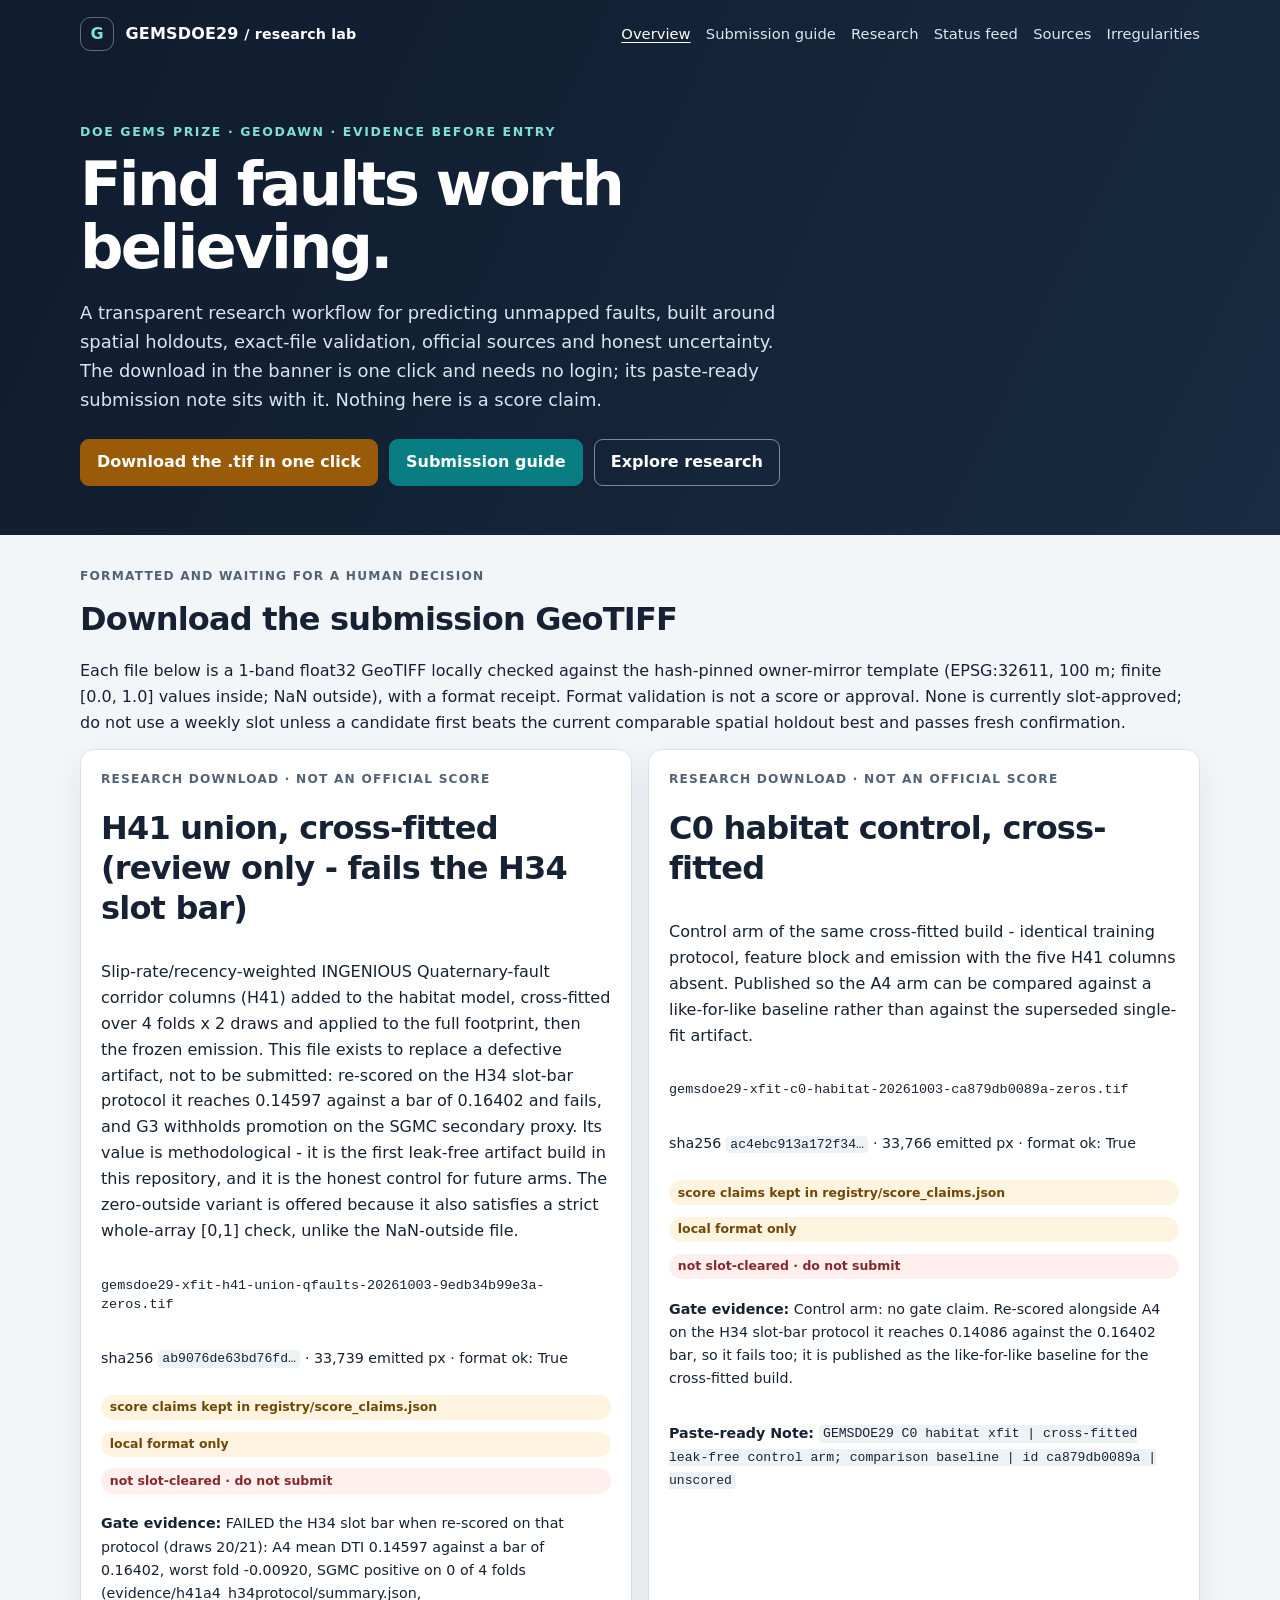
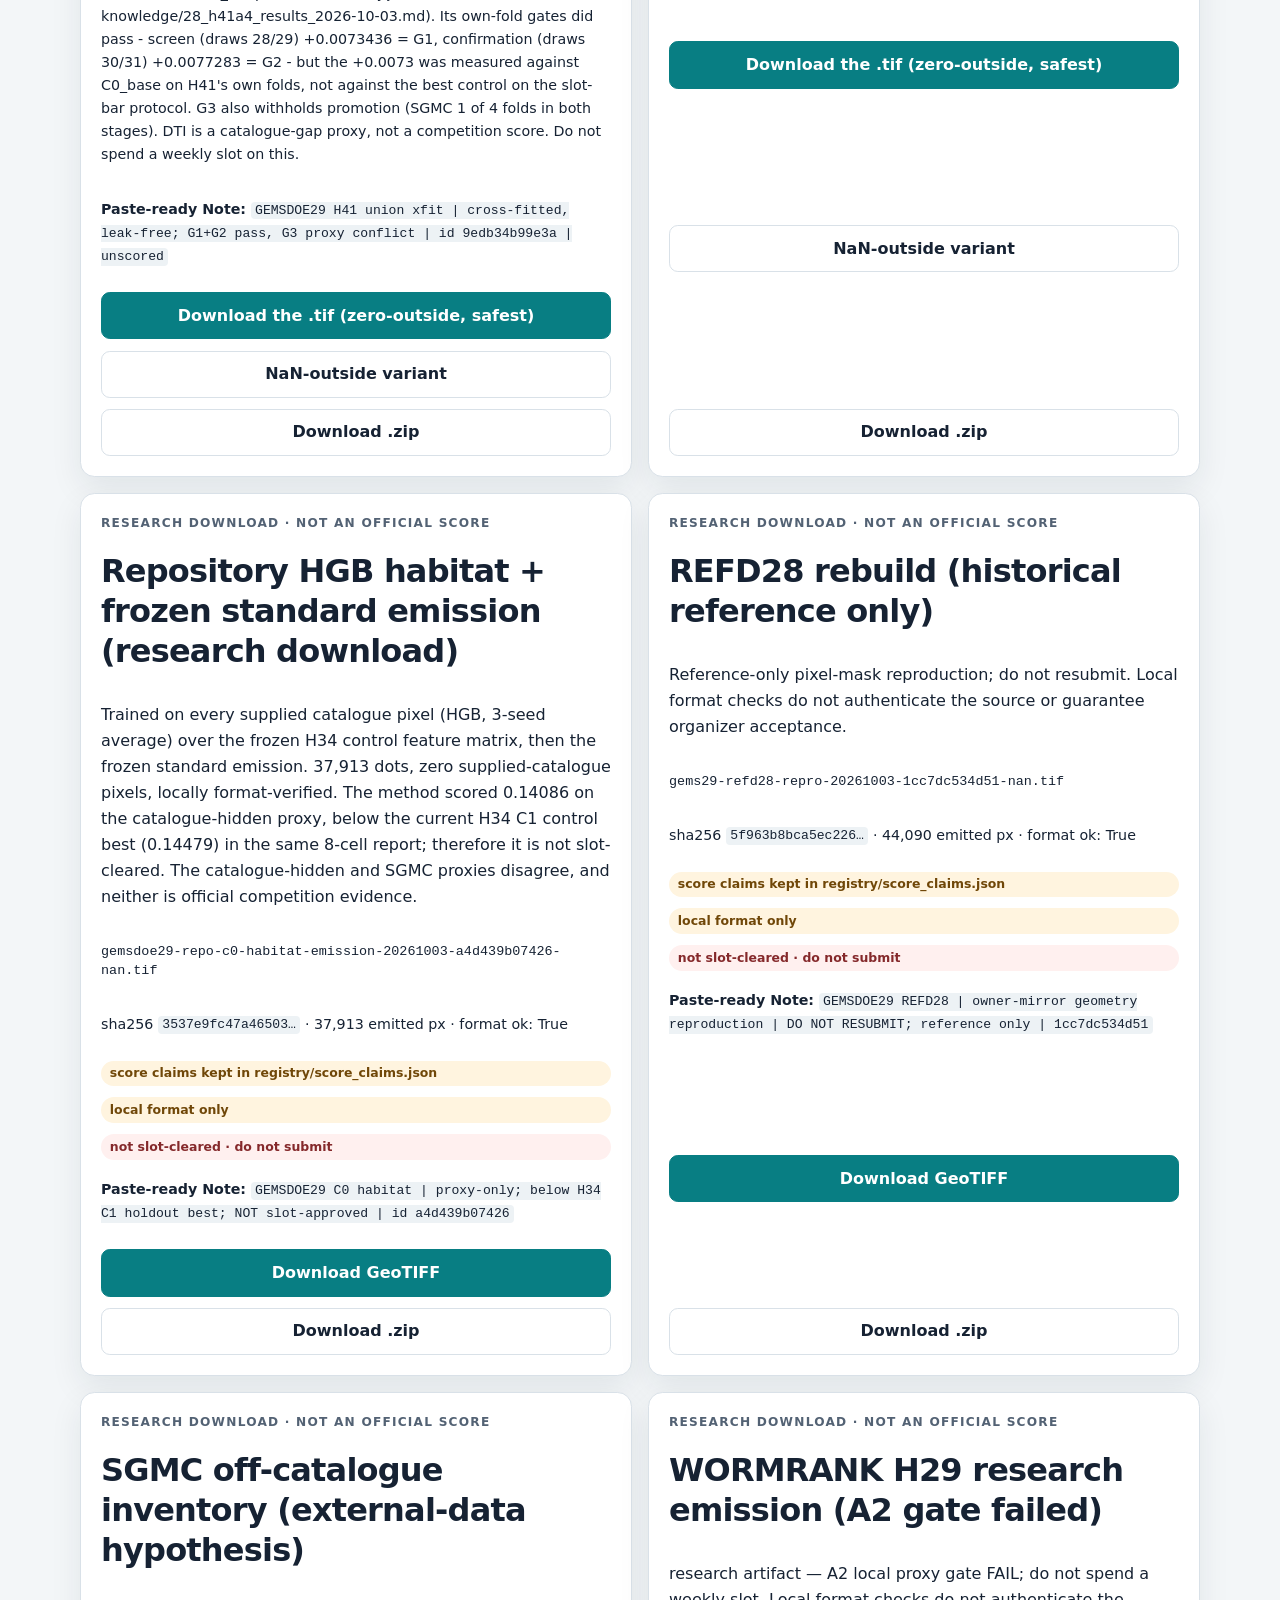
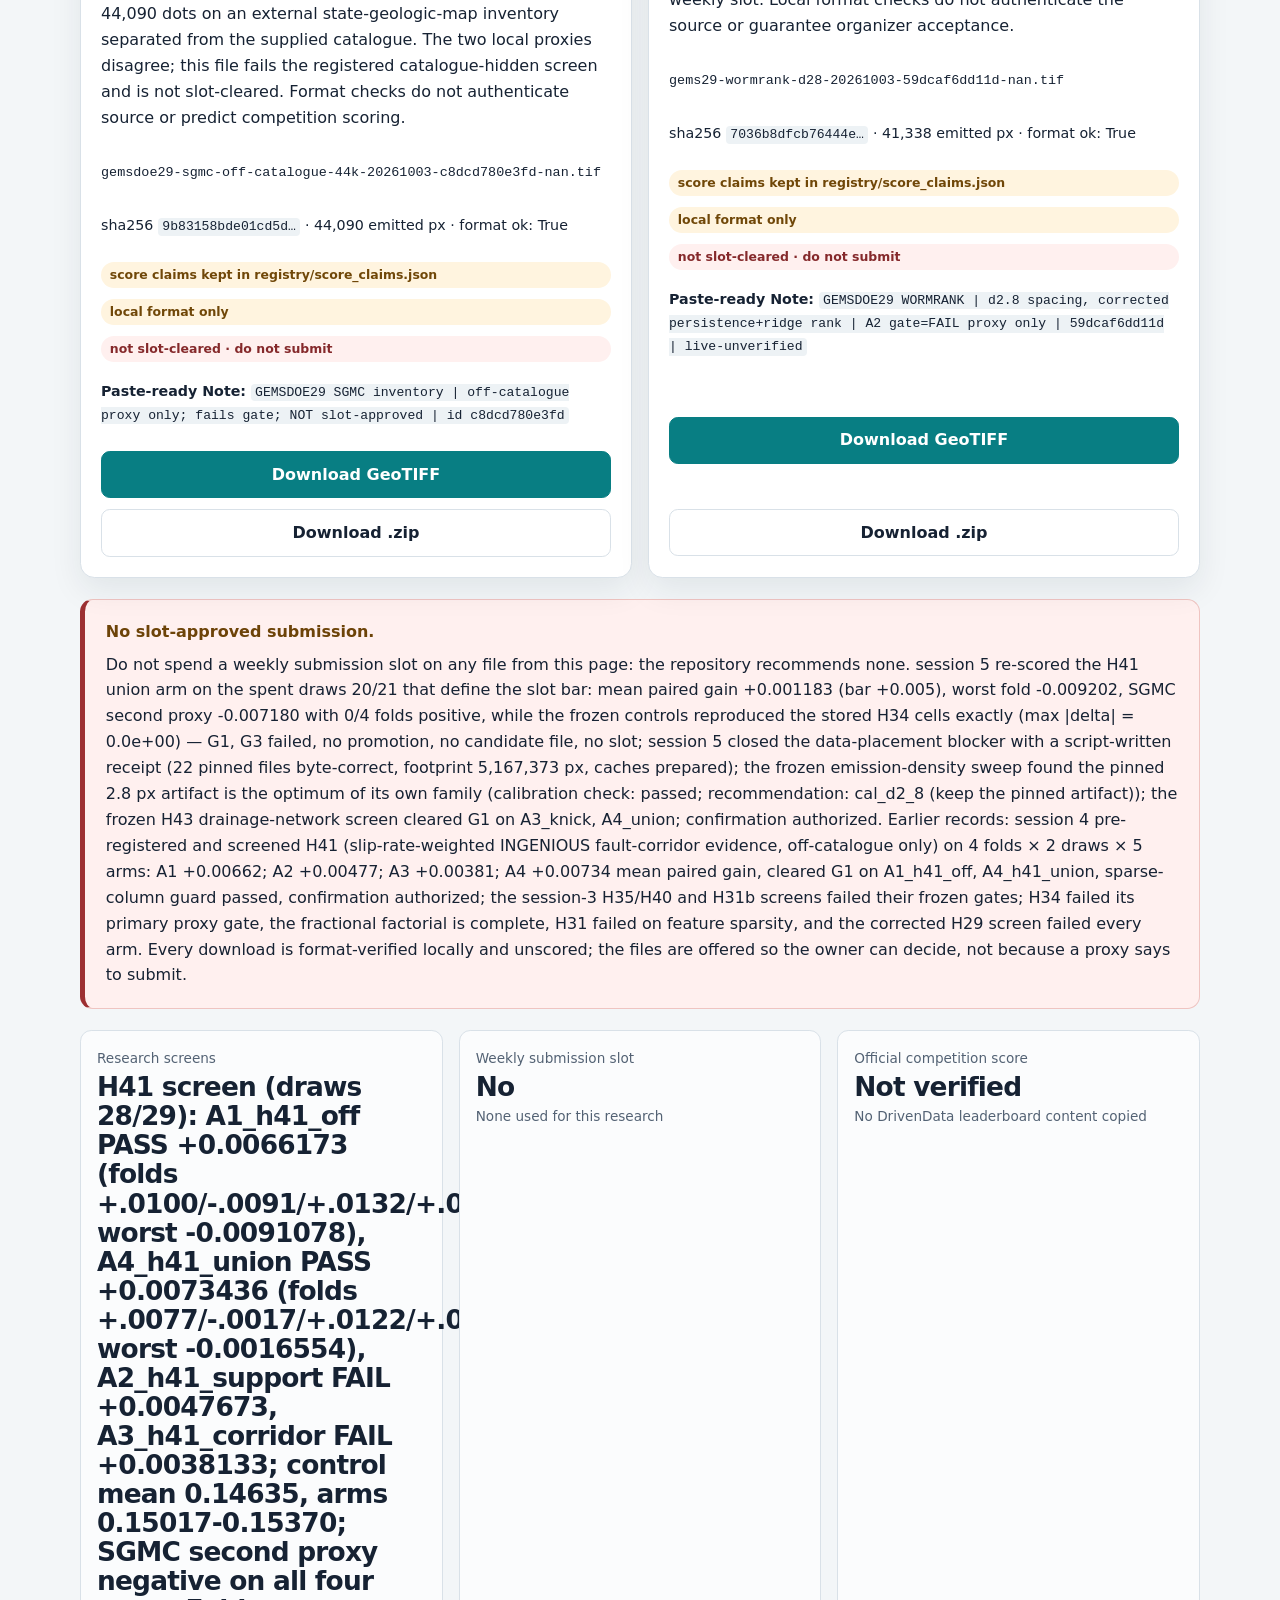
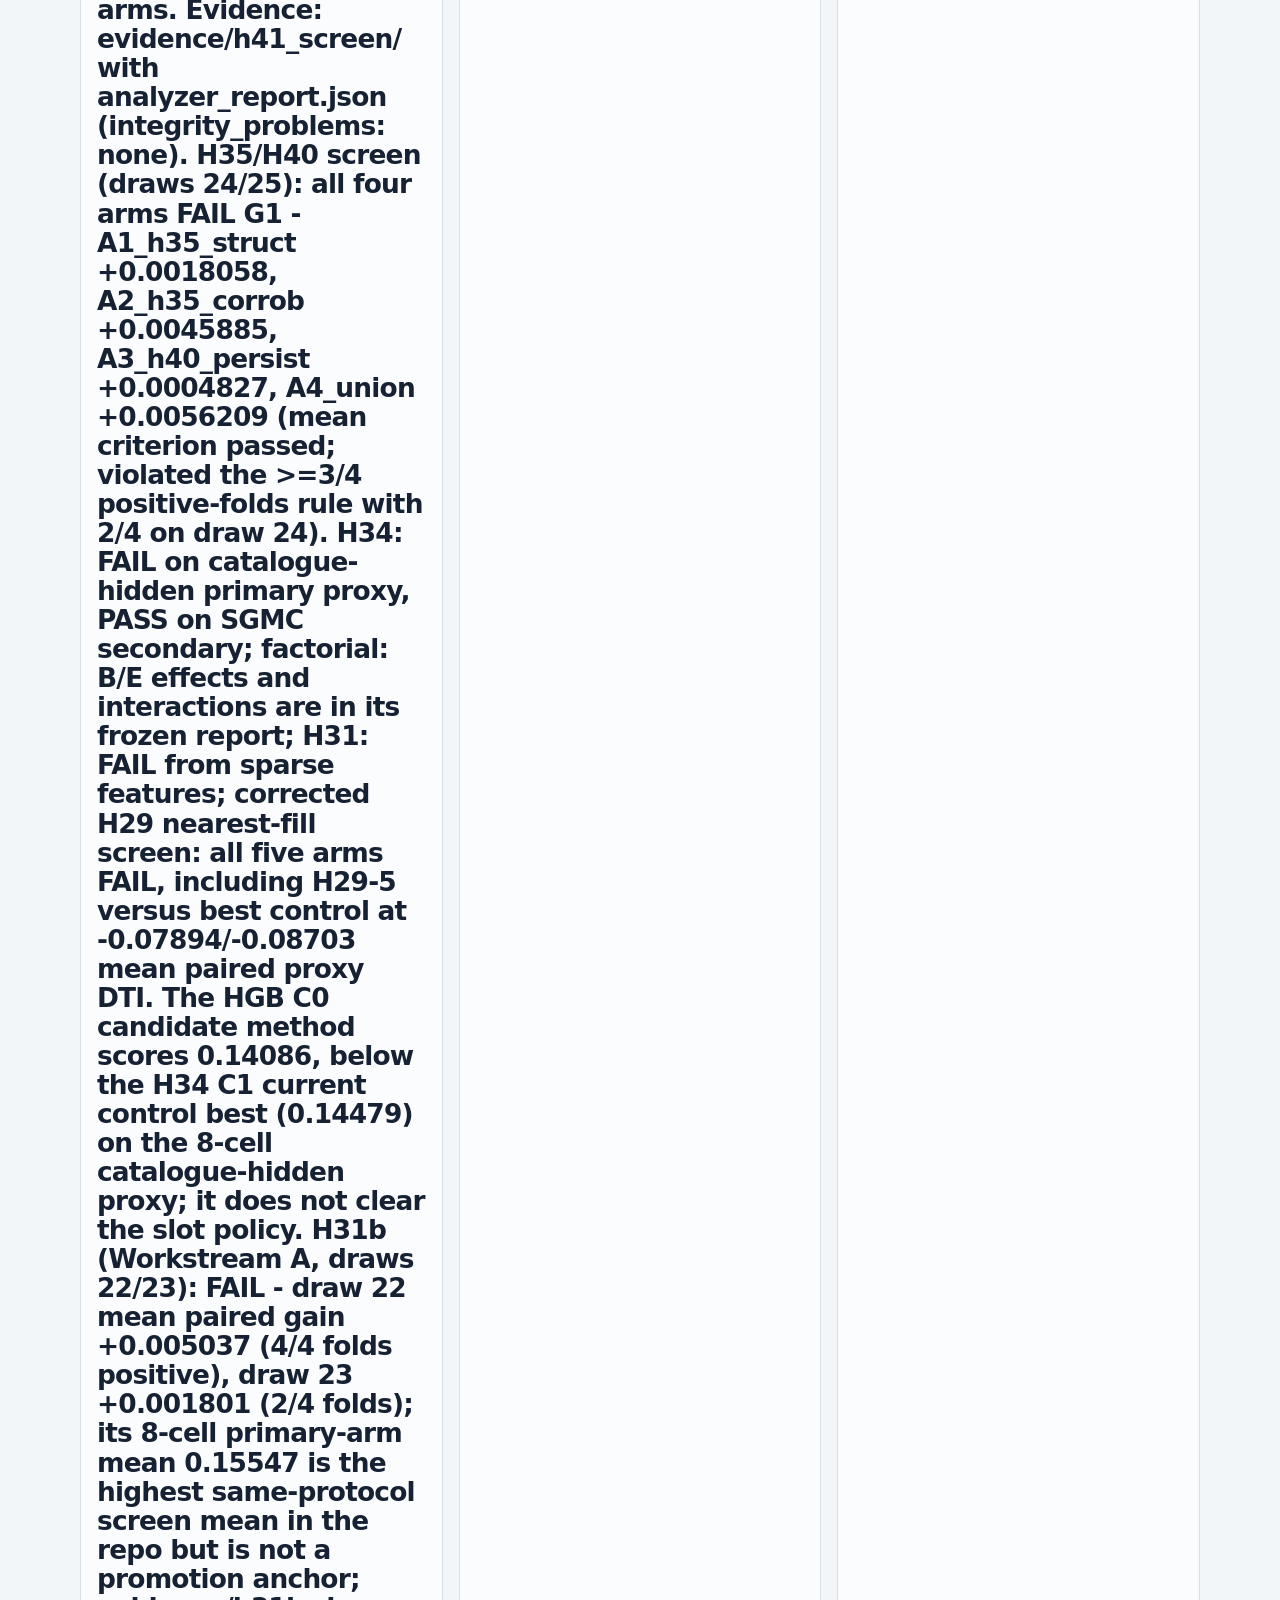
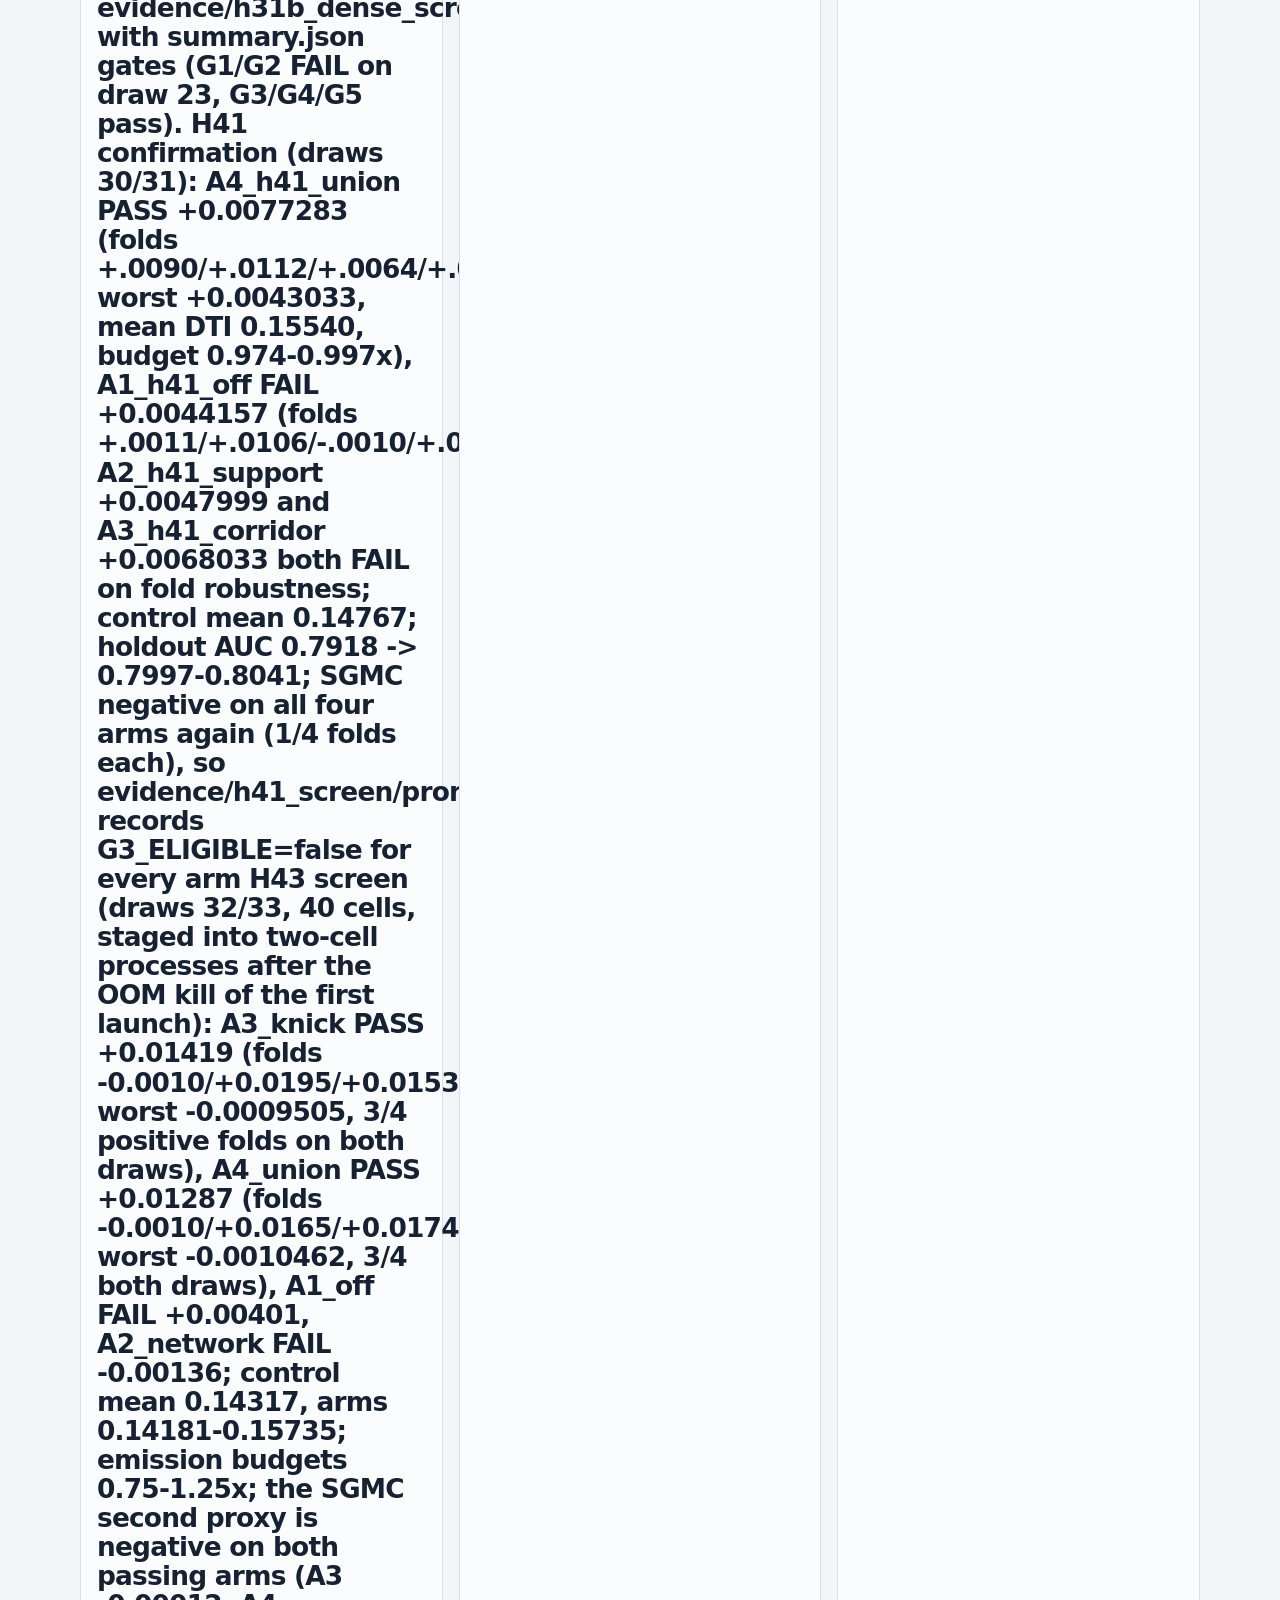
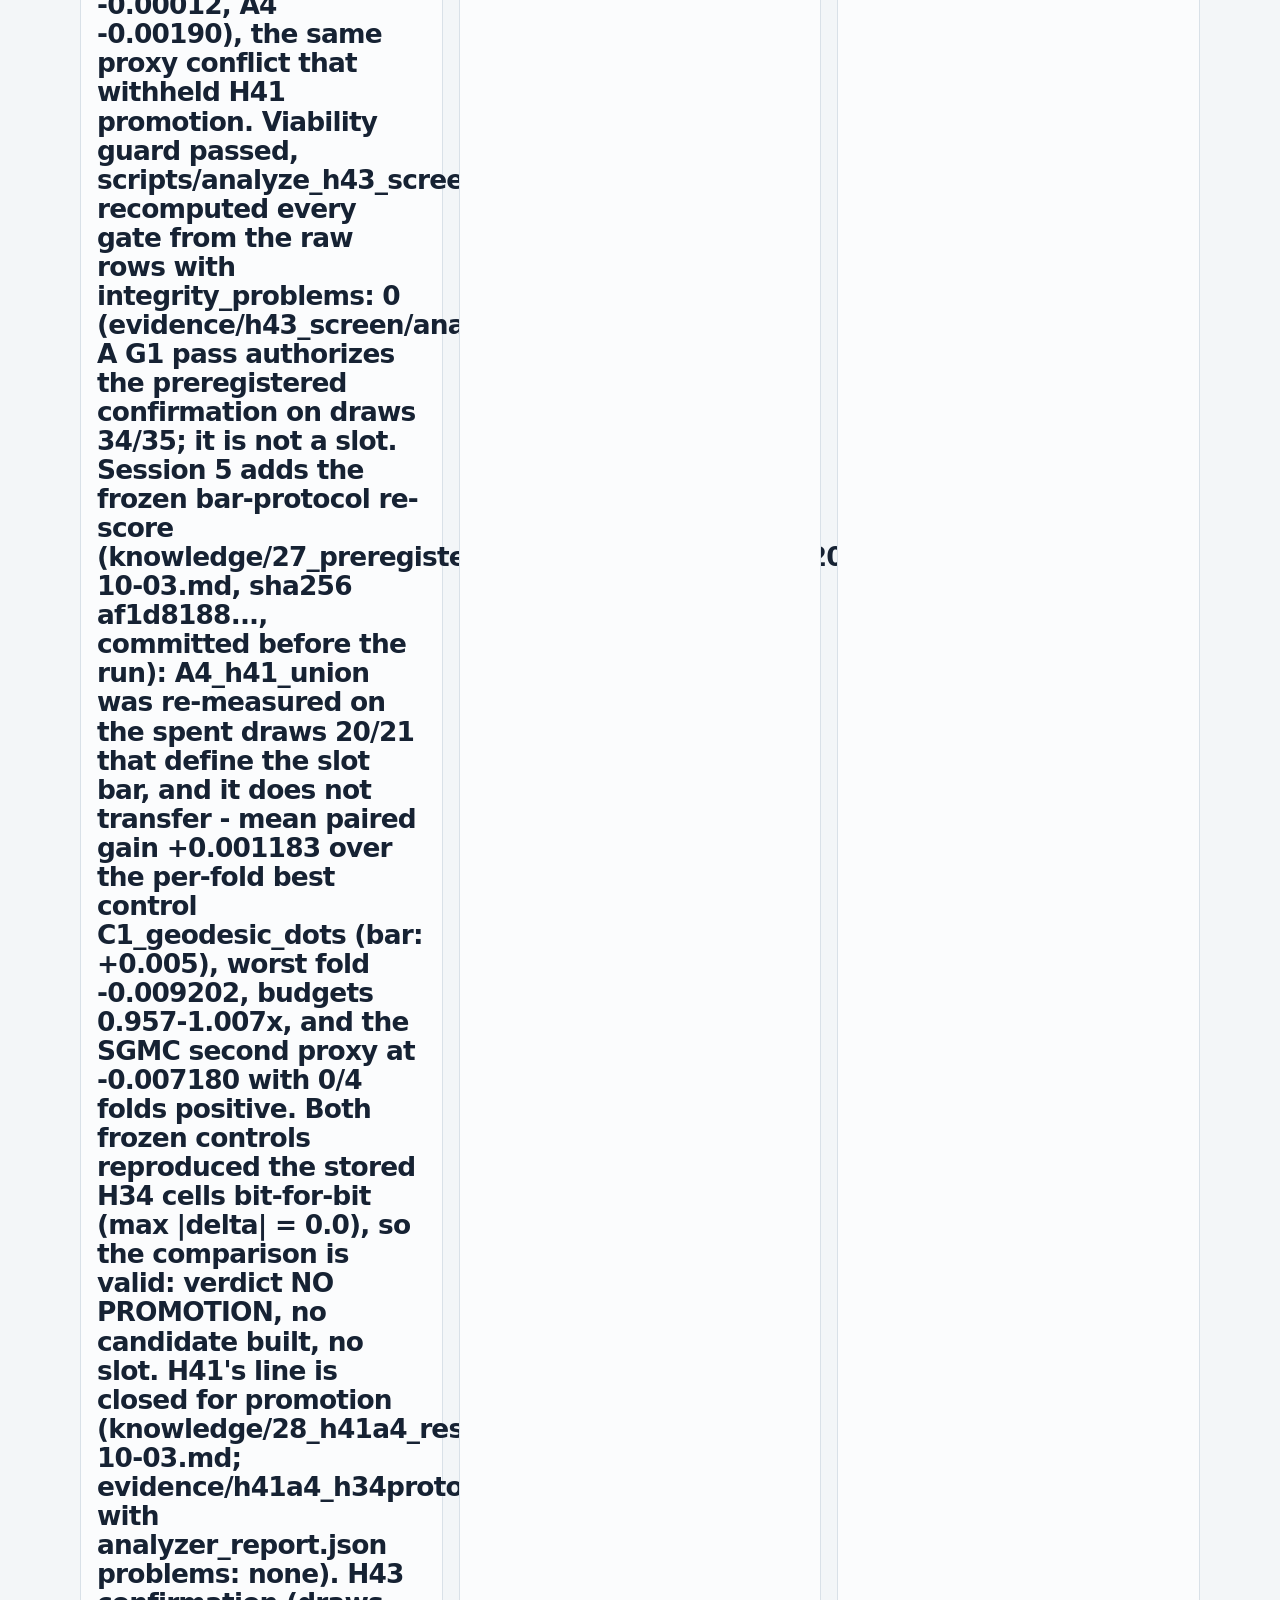
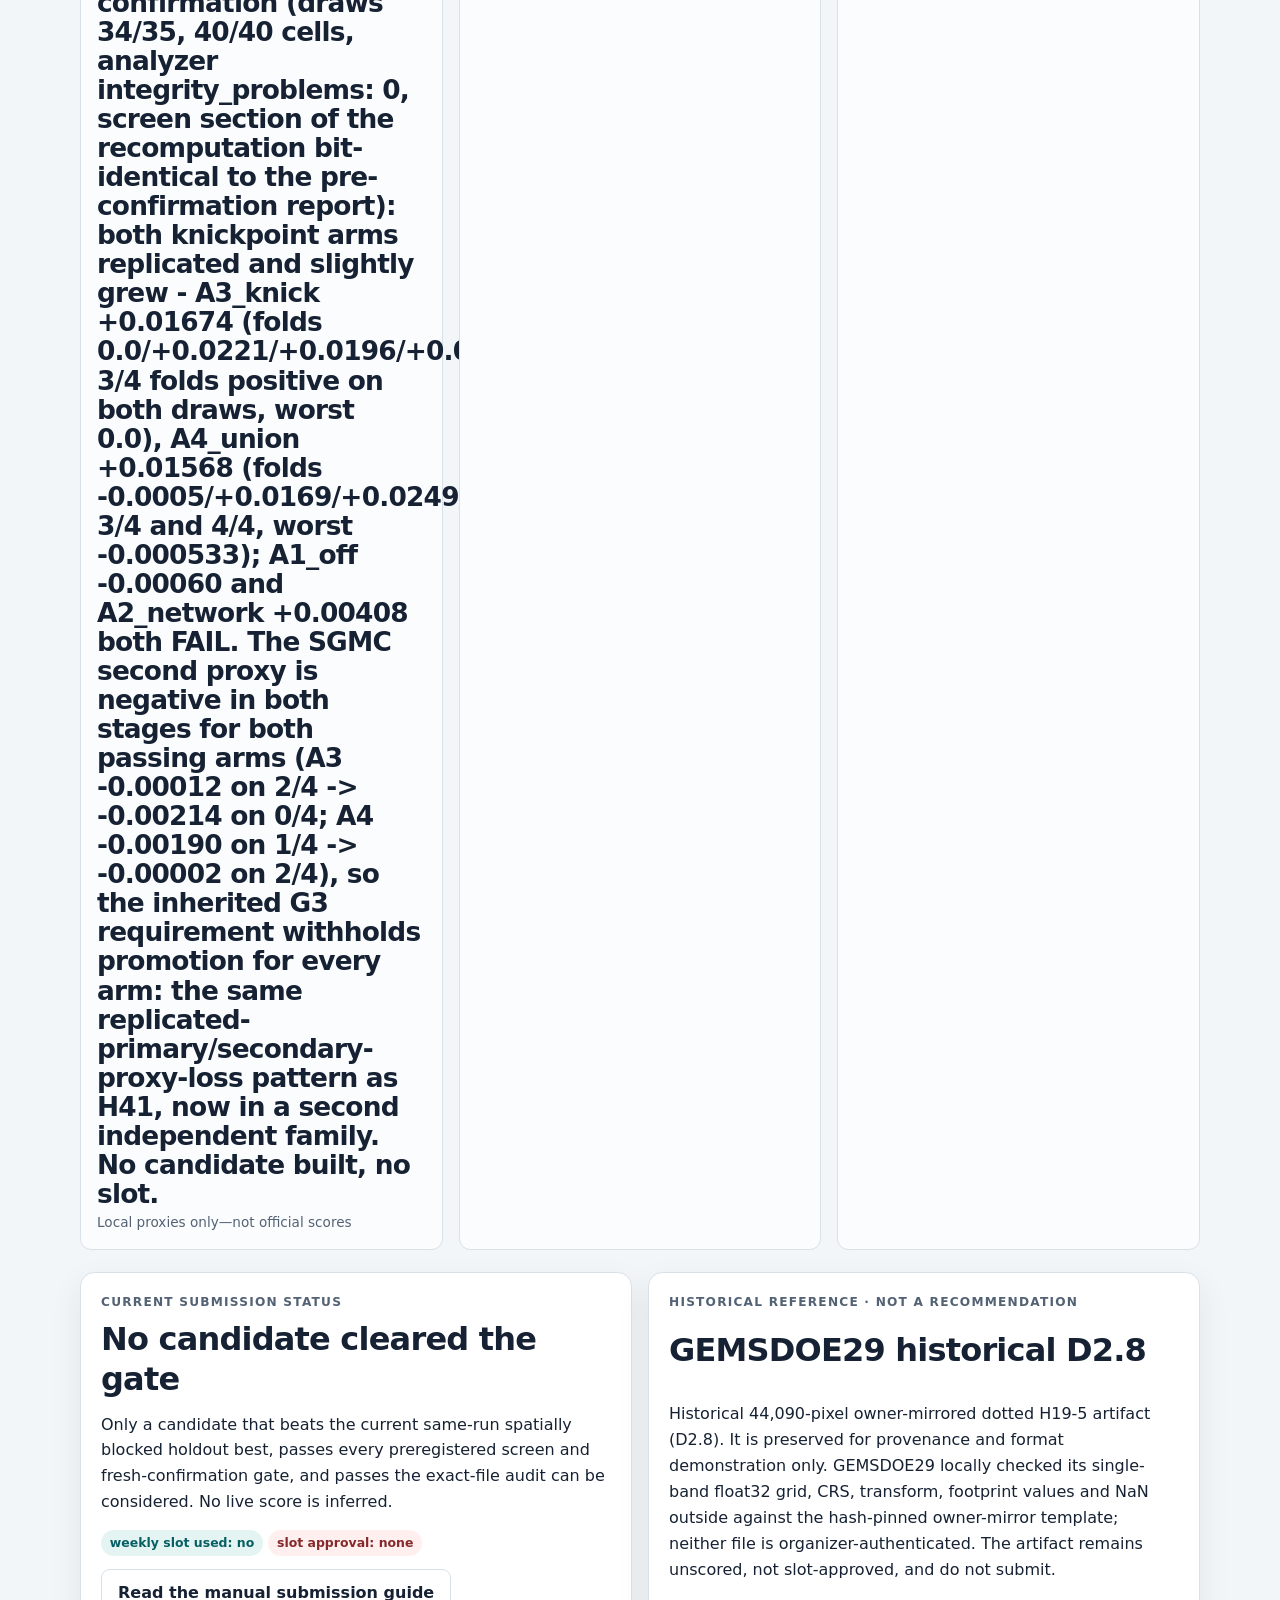
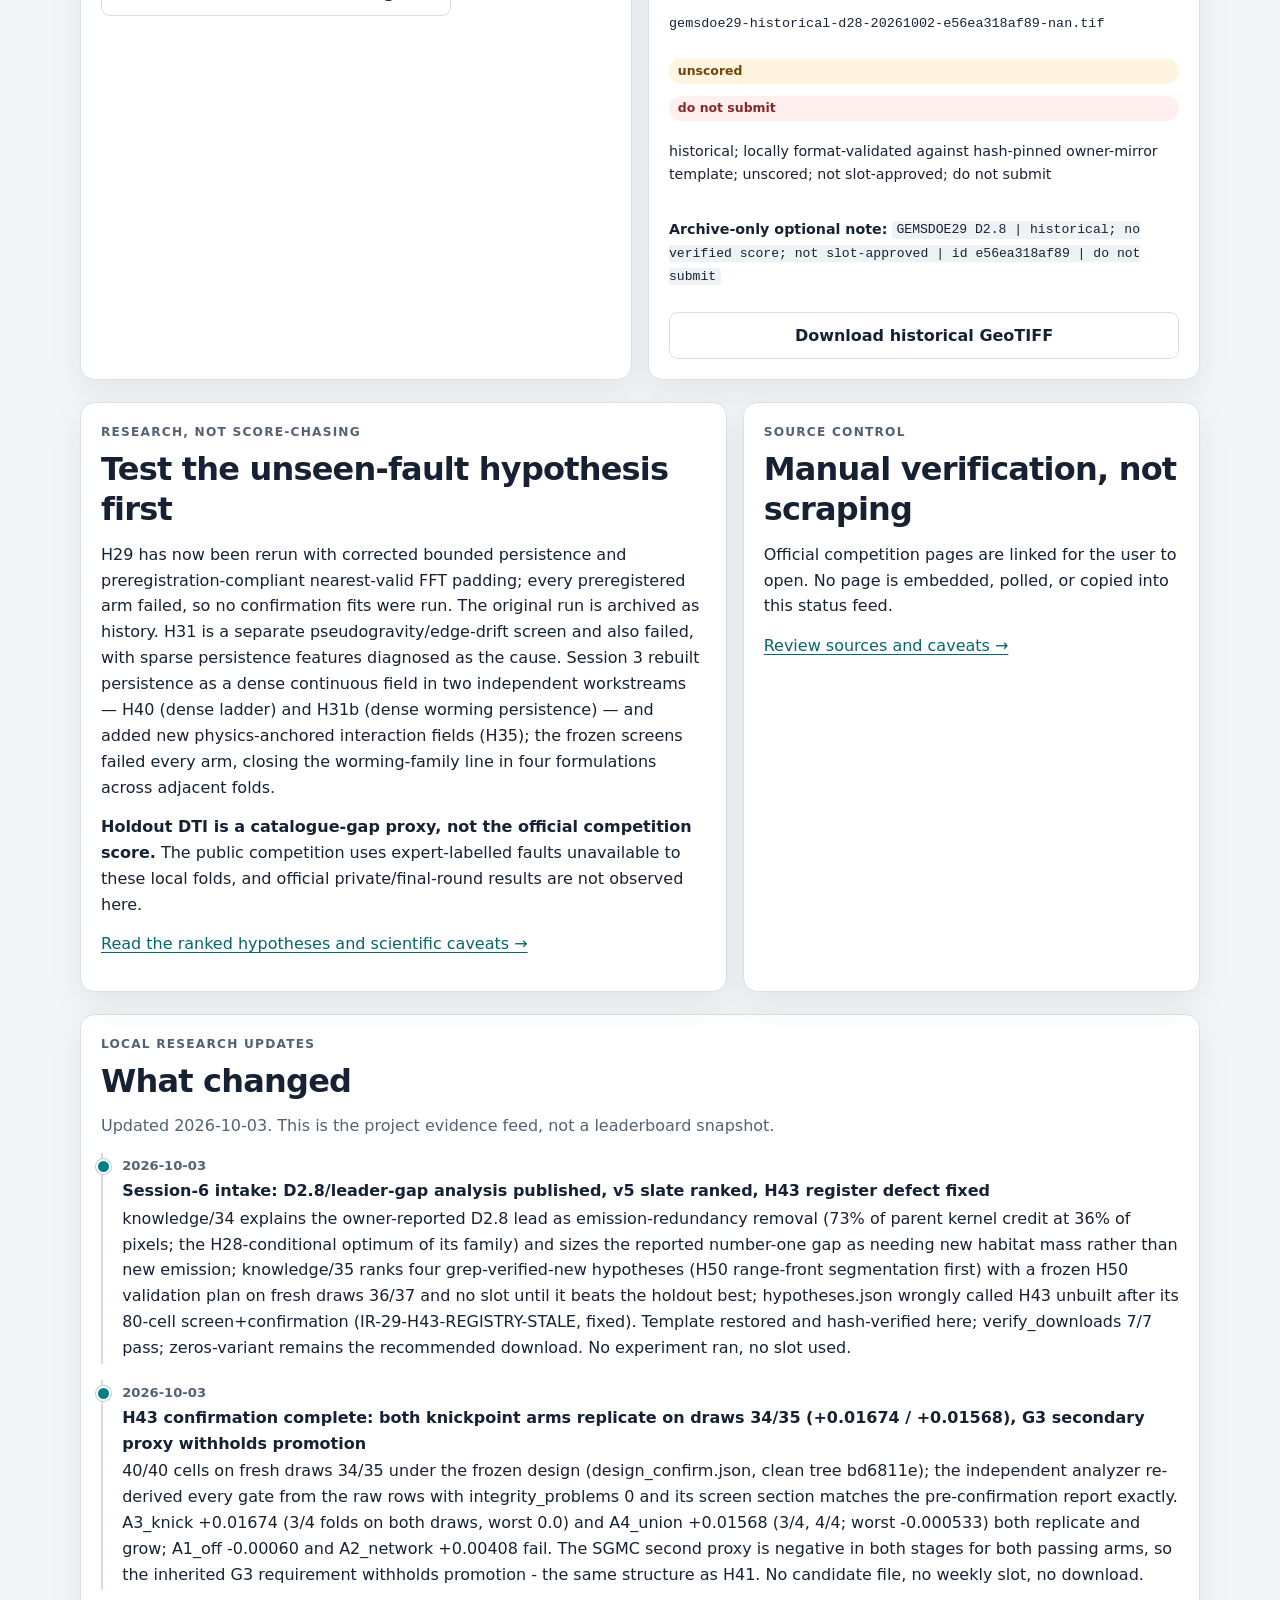
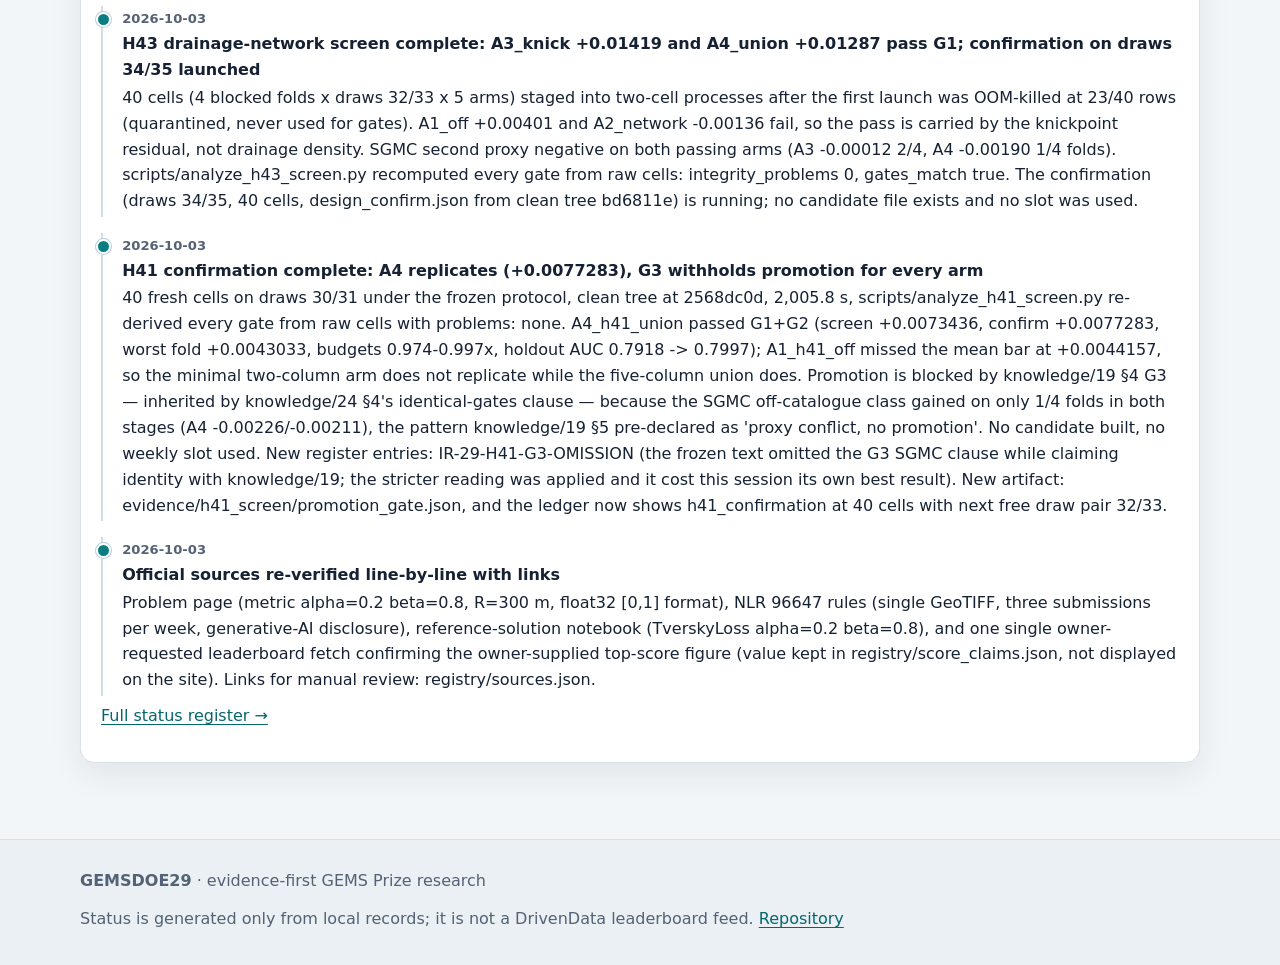
==== commit 109ba891: "Session 6: D2.8/leader-gap analysis, v5 hypothesis slate, H43 register fix - knowledge/34: why dotte" ====
--- a/docs/index.html
+++ b/docs/index.html
@@ -1,2 +1,2 @@
 <!doctype html>
-<html lang="en"><head><meta charset="utf-8"><meta name="viewport" content="width=device-width, initial-scale=1"><meta name="description" content="Auditable, spatially validated research for the DOE GEMS Prize. No slot-approved submission is currently available."><title>Overview | GEMSDOE29</title><link rel="icon" href="assets/favicon.svg" type="image/svg+xml"><link rel="stylesheet" href="assets/site.css"></head><body><a class="skip-link" href="#main">Skip to content</a><header class="site-header"><div class="shell header-top"><a class="brand" href="index.html"><span class="brand-mark" aria-hidden="true">G</span><span>GEMSDOE29 <span class="small">/ research lab</span></span></a><nav aria-label="Primary"><a href="index.html" aria-current="page">Overview</a><a href="executive-summary.html">Submission guide</a><a href="research.html">Research</a><a href="status.html">Status feed</a><a href="sources.html">Sources</a><a href="irregularities.html">Irregularities</a></nav></div><div class="shell hero"><p class="eyebrow">DOE GEMS Prize · GeoDAWN · evidence before entry</p><h1>Find faults worth believing.</h1><p class="hero-copy">A transparent research workflow for predicting unmapped faults, built around spatial holdouts, exact-file validation, official sources and honest uncertainty. The download in the banner is one click and needs no login; its paste-ready submission note sits with it. Nothing here is a score claim.</p><div class="hero-actions"><a href="downloads/gemsdoe29-repo-c0-habitat-emission-20261003-a4d439b07426-nan.tif" class="button cta">Download the .tif in one click</a><a href="executive-summary.html" class="button">Submission guide</a><a href="research.html" class="button secondary">Explore research</a></div></div></header><main id="main"><div class="shell"><section aria-label="Candidate downloads"><p class="kicker">Formatted and waiting for a human decision</p><h2>Download the submission GeoTIFF</h2><p>Each file below is a 1-band float32 GeoTIFF locally checked against the hash-pinned owner-mirror template (EPSG:32611, 100 m; finite [0.0, 1.0] values inside; NaN outside), with a format receipt. Format validation is not a score or approval. None is currently slot-approved; do not use a weekly slot unless a candidate first beats the current comparable spatial holdout best and passes fresh confirmation.</p><section class="grid"><article class="card span-6 download-card"><p class="kicker">Research download · not an official score</p><h2>Repository HGB habitat + frozen standard emission (research download)</h2><p>Trained on every supplied catalogue pixel (HGB, 3-seed average) over the frozen H34 control feature matrix, then the frozen standard emission. 37,913 dots, zero supplied-catalogue pixels, locally format-verified. The method scored 0.14086 on the catalogue-hidden proxy, below the current H34 C1 control best (0.14479) in the same 8-cell report; therefore it is not slot-cleared. The catalogue-hidden and SGMC proxies disagree, and neither is official competition evidence.</p><p class="file-name">gemsdoe29-repo-c0-habitat-emission-20261003-a4d439b07426-nan.tif</p><p class="small">sha256 <code>3537e9fc47a46503…</code> · 37,913 emitted px · format ok: True</p><span class="pill warning">score claims kept in registry/score_claims.json</span> <span class="pill warning">local format only</span> <span class="pill no">not slot-cleared · do not submit</span><p class="small"><strong>Paste-ready Note:</strong> <code>GEMSDOE29 C0 habitat | proxy-only; below H34 C1 holdout best; NOT slot-approved | id a4d439b07426</code></p><a class="button" href="downloads/gemsdoe29-repo-c0-habitat-emission-20261003-a4d439b07426-nan.tif" download>Download GeoTIFF</a> <a class="button light" href="downloads/gemsdoe29-repo-c0-habitat-emission-20261003-a4d439b07426-nan.zip" download>Download .zip</a></article><article class="card span-6 download-card"><p class="kicker">Research download · not an official score</p><h2>REFD28 rebuild (historical reference only)</h2><p>Reference-only pixel-mask reproduction; do not resubmit. Local format checks do not authenticate the source or guarantee organizer acceptance.</p><p class="file-name">gems29-refd28-repro-20261003-1cc7dc534d51-nan.tif</p><p class="small">sha256 <code>5f963b8bca5ec226…</code> · 44,090 emitted px · format ok: True</p><span class="pill warning">score claims kept in registry/score_claims.json</span> <span class="pill warning">local format only</span> <span class="pill no">not slot-cleared · do not submit</span><p class="small"><strong>Paste-ready Note:</strong> <code>GEMSDOE29 REFD28 | owner-mirror geometry reproduction | DO NOT RESUBMIT; reference only | 1cc7dc534d51</code></p><a class="button" href="downloads/gems29-refd28-repro-20261003-1cc7dc534d51-nan.tif" download>Download GeoTIFF</a> <a class="button light" href="downloads/gems29-refd28-repro-20261003-1cc7dc534d51-nan.zip" download>Download .zip</a></article><article class="card span-6 download-card"><p class="kicker">Research download · not an official score</p><h2>SGMC off-catalogue inventory (external-data hypothesis)</h2><p>44,090 dots on an external state-geologic-map inventory separated from the supplied catalogue. The two local proxies disagree; this file fails the registered catalogue-hidden screen and is not slot-cleared. Format checks do not authenticate source or predict competition scoring.</p><p class="file-name">gemsdoe29-sgmc-off-catalogue-44k-20261003-c8dcd780e3fd-nan.tif</p><p class="small">sha256 <code>9b83158bde01cd5d…</code> · 44,090 emitted px · format ok: True</p><span class="pill warning">score claims kept in registry/score_claims.json</span> <span class="pill warning">local format only</span> <span class="pill no">not slot-cleared · do not submit</span><p class="small"><strong>Paste-ready Note:</strong> <code>GEMSDOE29 SGMC inventory | off-catalogue proxy only; fails gate; NOT slot-approved | id c8dcd780e3fd</code></p><a class="button" href="downloads/gemsdoe29-sgmc-off-catalogue-44k-20261003-c8dcd780e3fd-nan.tif" download>Download GeoTIFF</a> <a class="button light" href="downloads/gemsdoe29-sgmc-off-catalogue-44k-20261003-c8dcd780e3fd-nan.zip" download>Download .zip</a></article><article class="card span-6 download-card"><p class="kicker">Research download · not an official score</p><h2>WORMRANK H29 research emission (A2 gate failed)</h2><p>research artifact — A2 local proxy gate FAIL; do not spend a weekly slot. Local format checks do not authenticate the source or guarantee organizer acceptance.</p><p class="file-name">gems29-wormrank-d28-20261003-59dcaf6dd11d-nan.tif</p><p class="small">sha256 <code>7036b8dfcb76444e…</code> · 41,338 emitted px · format ok: True</p><span class="pill warning">score claims kept in registry/score_claims.json</span> <span class="pill warning">local format only</span> <span class="pill no">not slot-cleared · do not submit</span><p class="small"><strong>Paste-ready Note:</strong> <code>GEMSDOE29 WORMRANK | d2.8 spacing, corrected persistence+ridge rank | A2 gate=FAIL proxy only | 59dcaf6dd11d | live-unverified</code></p><a class="button" href="downloads/gems29-wormrank-d28-20261003-59dcaf6dd11d-nan.tif" download>Download GeoTIFF</a> <a class="button light" href="downloads/gems29-wormrank-d28-20261003-59dcaf6dd11d-nan.zip" download>Download .zip</a></article></section></section><section class="status-banner danger"><strong>No slot-approved submission.</strong><p>Do not spend a weekly submission slot on any file from this page: the repository recommends none. session 5 pre-registered and screened H43 (DEM priority-flood D8 drainage organization, stream-power and knickpoint excess) on 4 folds × 2 draws × 5 arms: A1 -0.00110; A2 +0.00188; A3 +0.00194; A4 +0.00400 mean paired gain (A4 positive in 4/4 fold means, A3 passed the SGMC &gt;= 3/4 fold gate), failed the frozen G1 gate on every arm, degeneracy guard passed, no confirmation was fit; session 4 pre-registered and screened H41 (slip-rate-weighted INGENIOUS fault-corridor evidence, off-catalogue only) on 4 folds × 2 draws × 5 arms: A1 +0.00662; A2 +0.00477; A3 +0.00381; A4 +0.00734 mean paired gain, cleared G1 on A1_h41_off, A4_h41_union, sparse-column guard passed, confirmation authorized; Session 3 ran two parallel preregistered screens and both failed their frozen gates. Workstream B: H35 (tip-corridor stress-shadow interaction zones) and H40 (dense continuous upward-continuation persistence) on four folds × two draws — all four arms failed the frozen gate, the union arm by fold-robustness alone. Workstream A: H31b (dense continuous worming persistence, an independent rebuild of the same idea) on fresh draws 22/23 — draw 22 positive in 4/4 folds, draw 23 in 2/4; the frozen stability gates failed, so no confirmation, no candidate file, no slot (knowledge/21_h31b_screen_results_2026-10-03.md). Earlier records stand: H34 failed its primary proxy gate, the fractional factorial is complete, H31 failed on feature sparsity, and the corrected H29 screen failed every arm. See the local evidence feed and research report for the complete records. Every download is format-verified locally and unscored; the files are offered so the owner can decide, not because a proxy says to submit.</p></section><section class="grid" aria-label="Research status metrics"><div class="metric span-4"><span class="label">Research screens</span><span class="value">H43 screen (draws 32/33, 40 cells): all four arms FAIL G1 — A4_h43_union +0.0039976 (folds +.0039/+.0035/+.0064/+.0022, positive folds 3/4 and 4/4, worst fold +0.0021960, mean DTI 0.14717, AUC 0.7883 -&gt; 0.7913; misses only the +0.005 mean bar by 0.00100), A3_h43_scarp_free +0.0019365 (SGMC +0.0013560, 3/4 folds positive, sgmc_gate_pass=true), A2_h43_omega_area +0.0018808 (3/4 and 3/4 positive folds), A1_h43_off_front -0.0011044; control mean 0.14317; evidence/h43_screen/ with analyzer_report.json (integrity_problems: none). H41 screen (draws 28/29): A1_h41_off PASS +0.0066173 (folds +.0100/-.0091/+.0132/+.0124, worst -0.0091078), A4_h41_union PASS +0.0073436 (folds +.0077/-.0017/+.0122/+.0111, worst -0.0016554), A2_h41_support FAIL +0.0047673, A3_h41_corridor FAIL +0.0038133; control mean 0.14635, arms 0.15017-0.15370; SGMC second proxy negative on all four arms. Evidence: evidence/h41_screen/ with analyzer_report.json (integrity_problems: none). H35/H40 screen (draws 24/25): all four arms FAIL G1 - A1_h35_struct +0.0018058, A2_h35_corrob +0.0045885, A3_h40_persist +0.0004827, A4_union +0.0056209 (mean criterion passed; violated the &gt;=3/4 positive-folds rule with 2/4 on draw 24). H34: FAIL on catalogue-hidden primary proxy, PASS on SGMC secondary; factorial: B/E effects and interactions are in its frozen report; H31: FAIL from sparse features; corrected H29 nearest-fill screen: all five arms FAIL, including H29-5 versus best control at -0.07894/-0.08703 mean paired proxy DTI. The HGB C0 candidate method scores 0.14086, below the H34 C1 current control best (0.14479) on the 8-cell catalogue-hidden proxy; it does not clear the slot policy. H31b (Workstream A, draws 22/23): FAIL - draw 22 mean paired gain +0.005037 (4/4 folds positive), draw 23 +0.001801 (2/4 folds); its 8-cell primary-arm mean 0.15547 is the highest same-protocol screen mean in the repo but is not a promotion anchor; evidence/h31b_dense_screen/ with summary.json gates (G1/G2 FAIL on draw 23, G3/G4/G5 pass). H41 confirmation (draws 30/31): A4_h41_union PASS +0.0077283 (folds +.0090/+.0112/+.0064/+.0043, worst +0.0043033, mean DTI 0.15540, budget 0.974-0.997x), A1_h41_off FAIL +0.0044157 (folds +.0011/+.0106/-.0010/+.0069), A2_h41_support +0.0047999 and A3_h41_corridor +0.0068033 both FAIL on fold robustness; control mean 0.14767; holdout AUC 0.7918 -&gt; 0.7997-0.8041; SGMC negative on all four arms again (1/4 folds each), so evidence/h41_screen/promotion_gate.json records G3_ELIGIBLE=false for every arm</span><span class="label">Local proxies only—not official scores</span></div><div class="metric span-4"><span class="label">Weekly submission slot</span><span class="value">No</span><span class="label">None used for this research</span></div><div class="metric span-4"><span class="label">Official competition score</span><span class="value">Not verified</span><span class="label">No DrivenData leaderboard content copied</span></div></section><section class="grid" aria-label="Submission artifacts"><article class="card span-6"><p class="kicker">Current submission status</p><h2>No candidate cleared the gate</h2><p>Only a candidate that beats the current same-run spatially blocked holdout best, passes every preregistered screen and fresh-confirmation gate, and passes the exact-file audit can be considered. No live score is inferred.</p><p><span class="pill yes">weekly slot used: no</span> <span class="pill no">slot approval: none</span></p><a class="button light" href="executive-summary.html">Read the manual submission guide</a></article><article class="card span-6 download-card"><p class="kicker">Historical reference · not a recommendation</p><h2>GEMSDOE29 historical D2.8</h2><p>Historical 44,090-pixel owner-mirrored dotted H19-5 artifact (D2.8). It is preserved for provenance and format demonstration only. GEMSDOE29 locally checked its single-band float32 grid, CRS, transform, footprint values and NaN outside against the hash-pinned owner-mirror template; neither file is organizer-authenticated. The artifact remains unscored, not slot-approved, and do not submit.</p><p class="file-name">gemsdoe29-historical-d28-20261002-e56ea318af89-nan.tif</p><span class="pill warning">unscored</span> <span class="pill no">do not submit</span><p class="small">historical; locally format-validated against hash-pinned owner-mirror template; unscored; not slot-approved; do not submit</p><p class="small"><strong>Archive-only optional note:</strong> <code>GEMSDOE29 D2.8 | historical; no verified score; not slot-approved | id e56ea318af89 | do not submit</code></p><a class="button light" href="downloads/gemsdoe29-historical-d28-20261002-e56ea318af89-nan.tif" download>Download historical GeoTIFF</a></article></section><section class="grid"><article class="card span-7"><p class="kicker">Research, not score-chasing</p><h2>Test the unseen-fault hypothesis first</h2><p>H29 has now been rerun with corrected bounded persistence and preregistration-compliant nearest-valid FFT padding; every preregistered arm failed, so no confirmation fits were run. The original run is archived as history. H31 is a separate pseudogravity/edge-drift screen and also failed, with sparse persistence features diagnosed as the cause. Session 3 rebuilt persistence as a dense continuous field in two independent workstreams — H40 (dense ladder) and H31b (dense worming persistence) — and added new physics-anchored interaction fields (H35); the frozen screens failed every arm, closing the worming-family line in four formulations across adjacent folds.</p><p><strong>Holdout DTI is a catalogue-gap proxy, not the official competition score.</strong> The public competition uses expert-labelled faults unavailable to these local folds, and official private/final-round results are not observed here.</p><p><a href="research.html">Read the ranked hypotheses and scientific caveats →</a></p></article><article class="card span-5"><p class="kicker">Source control</p><h2>Manual verification, not scraping</h2><p>Official competition pages are linked for the user to open. No page is embedded, polled, or copied into this status feed.</p><p><a href="sources.html">Review sources and caveats →</a></p></article></section><section class="card"><p class="kicker">Local research updates</p><h2>What changed</h2><p class="muted">Updated 2026-10-03. This is the project evidence feed, not a leaderboard snapshot.</p><ol class="timeline"><li><time>2026-10-03</time><strong>H43 frozen screen complete (draws 32/33, 40 cells): A4 gains +0.0040 in 4/4 quadrants; all arms fail G1 (+0.005 bar)</strong><span>40 cells on draws 32/33, 1,330.3 s, clean tree at 09e81264, scripts/analyze_h43_screen.py integrity_problems: none. A4_h43_union gained +0.0039976 mean paired DTI and cleared every stability/floor/budget criterion (positive in all 4 fold means: NW +0.00387, NE +0.00350, SW +0.00642, SE +0.00220; 3/4 and 4/4 positive folds per draw; worst fold +0.0021960; holdout AUC 0.7883 -&gt; 0.7913), missing only the +0.005 mean bar by 0.00100. A3_h43_scarp_free (+0.0019365 primary) passed the SGMC off-catalogue &gt;= 3/4 fold gate (+0.0013560, 3/4 folds); A2 (+0.0018808) and A1 (-0.0011044) also failed G1. No confirmation draws (34/35) were fit, no candidate was built, and no weekly slot was used. Report: knowledge/28_h43_results_2026-10-03.md; raw cells and gates: evidence/h43_screen/.</span></li><li><time>2026-10-03</time><strong>H43 frozen before any fit (draws 32/33 screen, 34/35 confirmation, explicit G1+G2+G3 gates)</strong><span>knowledge/27_preregistered_h43_screen_2026-10-03.md (sha256 f6d6b33e7ae2...) froze the five H43 columns, five arms, and explicit G1, G2, and G3 gates (including the SGMC &gt;= 3/4 positive-folds requirement and proxy-conflict fork omitted from knowledge/24&#x27;s text) before any model was fit on real data.</span></li><li><time>2026-10-03</time><strong>H43: priority-flood depression filling, D8 routing, stream power and knickpoint excess implemented</strong><span>src/gemsdoe/h43.py implements Barnes-Lehman-Mulla priority-flood depression filling (0 trapped interior cells, 100 % mass conservation across 5,167,373 footprint pixels and 17,865 boundary outlets), D8 steepest-descent flow accumulation, unit stream power Omega = A^0.5 * S, and per-basin repeated-median log-log S-A knickpoint excess across 108 major basins, plus leak-free off-catalogue knickpoint front masking. Six synthetic unit tests in tests/test_h43_features.py verify analytic tilted-plane accumulation, V-valley symmetry and thalweg peak, pit-ring monotonicity, mass conservation, and the degeneracy guard.</span></li><li><time>2026-10-03</time><strong>H41 confirmation complete: A4 replicates (+0.0077283), G3 withholds promotion for every arm</strong><span>40 fresh cells on draws 30/31 under the frozen protocol, clean tree at 2568dc0d, 2,005.8 s, scripts/analyze_h41_screen.py re-derived every gate from raw cells with problems: none. A4_h41_union passed G1+G2 (screen +0.0073436, confirm +0.0077283, worst fold +0.0043033, budgets 0.974-0.997x, holdout AUC 0.7918 -&gt; 0.7997); A1_h41_off missed the mean bar at +0.0044157, so the minimal two-column arm does not replicate while the five-column union does. Promotion is blocked by knowledge/19 §4 G3 — inherited by knowledge/24 §4&#x27;s identical-gates clause — because the SGMC off-catalogue class gained on only 1/4 folds in both stages (A4 -0.00226/-0.00211), the pattern knowledge/19 §5 pre-declared as &#x27;proxy conflict, no promotion&#x27;. No candidate built, no weekly slot used. New register entries: IR-29-H41-G3-OMISSION (the frozen text omitted the G3 SGMC clause while claiming identity with knowledge/19; the stricter reading was applied and it cost this session its own best result). New artifact: evidence/h41_screen/promotion_gate.json, and the ledger now shows h41_confirmation at 40 cells with next free draw pair 32/33.</span></li><li><time>2026-10-03</time><strong>Official sources re-verified line-by-line with links</strong><span>Problem page (metric alpha=0.2 beta=0.8, R=300 m, float32 [0,1] format), NLR 96647 rules (single GeoTIFF, three submissions per week, generative-AI disclosure), reference-solution notebook (TverskyLoss alpha=0.2 beta=0.8), and one single owner-requested leaderboard fetch confirming the owner-supplied top-score figure (value kept in registry/score_claims.json, not displayed on the site). Links for manual review: registry/sources.json.</span></li></ol><p><a href="status.html">Full status register →</a></p></section></div></main><footer class="site-footer"><div class="shell footer-inner"><p><strong>GEMSDOE29</strong> · evidence-first GEMS Prize research</p><p>Status is generated only from local records; it is not a DrivenData leaderboard feed. <a href="https://github.com/buffedlizard55-lab/GEMSDOE29" target="_blank" rel="noopener noreferrer">Repository</a></p></div></footer></body></html>
+<html lang="en"><head><meta charset="utf-8"><meta name="viewport" content="width=device-width, initial-scale=1"><meta name="description" content="Auditable, spatially validated research for the DOE GEMS Prize. No slot-approved submission is currently available."><title>Overview | GEMSDOE29</title><link rel="icon" href="assets/favicon.svg" type="image/svg+xml"><link rel="stylesheet" href="assets/site.css"></head><body><a class="skip-link" href="#main">Skip to content</a><header class="site-header"><div class="shell header-top"><a class="brand" href="index.html"><span class="brand-mark" aria-hidden="true">G</span><span>GEMSDOE29 <span class="small">/ research lab</span></span></a><nav aria-label="Primary"><a href="index.html" aria-current="page">Overview</a><a href="executive-summary.html">Submission guide</a><a href="research.html">Research</a><a href="status.html">Status feed</a><a href="sources.html">Sources</a><a href="irregularities.html">Irregularities</a></nav></div><div class="shell hero"><p class="eyebrow">DOE GEMS Prize · GeoDAWN · evidence before entry</p><h1>Find faults worth believing.</h1><p class="hero-copy">A transparent research workflow for predicting unmapped faults, built around spatial holdouts, exact-file validation, official sources and honest uncertainty. The download in the banner is one click and needs no login; its paste-ready submission note sits with it. Nothing here is a score claim.</p><div class="hero-actions"><a href="downloads/gemsdoe29-xfit-h41-union-qfaults-20261003-9edb34b99e3a-zeros.tif" class="button cta">Download the .tif in one click</a><a href="executive-summary.html" class="button">Submission guide</a><a href="research.html" class="button secondary">Explore research</a></div></div></header><main id="main"><div class="shell"><section aria-label="Candidate downloads"><p class="kicker">Formatted and waiting for a human decision</p><h2>Download the submission GeoTIFF</h2><p>Each file below is a 1-band float32 GeoTIFF locally checked against the hash-pinned owner-mirror template (EPSG:32611, 100 m; finite [0.0, 1.0] values inside; NaN outside), with a format receipt. Format validation is not a score or approval. None is currently slot-approved; do not use a weekly slot unless a candidate first beats the current comparable spatial holdout best and passes fresh confirmation.</p><section class="grid"><article class="card span-6 download-card"><p class="kicker">Research download · not an official score</p><h2>H41 union, cross-fitted (review only - fails the H34 slot bar)</h2><p>Slip-rate/recency-weighted INGENIOUS Quaternary-fault corridor columns (H41) added to the habitat model, cross-fitted over 4 folds x 2 draws and applied to the full footprint, then the frozen emission. This file exists to replace a defective artifact, not to be submitted: re-scored on the H34 slot-bar protocol it reaches 0.14597 against a bar of 0.16402 and fails, and G3 withholds promotion on the SGMC secondary proxy. Its value is methodological - it is the first leak-free artifact build in this repository, and it is the honest control for future arms. The zero-outside variant is offered because it also satisfies a strict whole-array [0,1] check, unlike the NaN-outside file.</p><p class="file-name">gemsdoe29-xfit-h41-union-qfaults-20261003-9edb34b99e3a-zeros.tif</p><p class="small">sha256 <code>ab9076de63bd76fd…</code> · 33,739 emitted px · format ok: True</p><span class="pill warning">score claims kept in registry/score_claims.json</span> <span class="pill warning">local format only</span> <span class="pill no">not slot-cleared · do not submit</span><p class="small"><strong>Gate evidence:</strong> FAILED the H34 slot bar when re-scored on that protocol (draws 20/21): A4 mean DTI 0.14597 against a bar of 0.16402, worst fold -0.00920, SGMC positive on 0 of 4 folds (evidence/h41a4_h34protocol/summary.json, knowledge/28_h41a4_results_2026-10-03.md). Its own-fold gates did pass - screen (draws 28/29) +0.0073436 = G1, confirmation (draws 30/31) +0.0077283 = G2 - but the +0.0073 was measured against C0_base on H41&#x27;s own folds, not against the best control on the slot-bar protocol. G3 also withholds promotion (SGMC 1 of 4 folds in both stages). DTI is a catalogue-gap proxy, not a competition score. Do not spend a weekly slot on this.</p><p class="small"><strong>Paste-ready Note:</strong> <code>GEMSDOE29 H41 union xfit | cross-fitted, leak-free; G1+G2 pass, G3 proxy conflict | id 9edb34b99e3a | unscored</code></p><a class="button" href="downloads/gemsdoe29-xfit-h41-union-qfaults-20261003-9edb34b99e3a-zeros.tif" download>Download the .tif (zero-outside, safest)</a> <a class="button light" href="downloads/gemsdoe29-xfit-h41-union-qfaults-20261003-9edb34b99e3a-nan.tif" download>NaN-outside variant</a> <a class="button light" href="downloads/gemsdoe29-xfit-h41-union-qfaults-20261003-9edb34b99e3a-zeros.zip" download>Download .zip</a></article><article class="card span-6 download-card"><p class="kicker">Research download · not an official score</p><h2>C0 habitat control, cross-fitted</h2><p>Control arm of the same cross-fitted build - identical training protocol, feature block and emission with the five H41 columns absent. Published so the A4 arm can be compared against a like-for-like baseline rather than against the superseded single-fit artifact.</p><p class="file-name">gemsdoe29-xfit-c0-habitat-20261003-ca879db0089a-zeros.tif</p><p class="small">sha256 <code>ac4ebc913a172f34…</code> · 33,766 emitted px · format ok: True</p><span class="pill warning">score claims kept in registry/score_claims.json</span> <span class="pill warning">local format only</span> <span class="pill no">not slot-cleared · do not submit</span><p class="small"><strong>Gate evidence:</strong> Control arm: no gate claim. Re-scored alongside A4 on the H34 slot-bar protocol it reaches 0.14086 against the 0.16402 bar, so it fails too; it is published as the like-for-like baseline for the cross-fitted build.</p><p class="small"><strong>Paste-ready Note:</strong> <code>GEMSDOE29 C0 habitat xfit | cross-fitted leak-free control arm; comparison baseline | id ca879db0089a | unscored</code></p><a class="button" href="downloads/gemsdoe29-xfit-c0-habitat-20261003-ca879db0089a-zeros.tif" download>Download the .tif (zero-outside, safest)</a> <a class="button light" href="downloads/gemsdoe29-xfit-c0-habitat-20261003-ca879db0089a-nan.tif" download>NaN-outside variant</a> <a class="button light" href="downloads/gemsdoe29-xfit-c0-habitat-20261003-ca879db0089a-zeros.zip" download>Download .zip</a></article><article class="card span-6 download-card"><p class="kicker">Research download · not an official score</p><h2>Repository HGB habitat + frozen standard emission (research download)</h2><p>Trained on every supplied catalogue pixel (HGB, 3-seed average) over the frozen H34 control feature matrix, then the frozen standard emission. 37,913 dots, zero supplied-catalogue pixels, locally format-verified. The method scored 0.14086 on the catalogue-hidden proxy, below the current H34 C1 control best (0.14479) in the same 8-cell report; therefore it is not slot-cleared. The catalogue-hidden and SGMC proxies disagree, and neither is official competition evidence.</p><p class="file-name">gemsdoe29-repo-c0-habitat-emission-20261003-a4d439b07426-nan.tif</p><p class="small">sha256 <code>3537e9fc47a46503…</code> · 37,913 emitted px · format ok: True</p><span class="pill warning">score claims kept in registry/score_claims.json</span> <span class="pill warning">local format only</span> <span class="pill no">not slot-cleared · do not submit</span><p class="small"><strong>Paste-ready Note:</strong> <code>GEMSDOE29 C0 habitat | proxy-only; below H34 C1 holdout best; NOT slot-approved | id a4d439b07426</code></p><a class="button" href="downloads/gemsdoe29-repo-c0-habitat-emission-20261003-a4d439b07426-nan.tif" download>Download GeoTIFF</a> <a class="button light" href="downloads/gemsdoe29-repo-c0-habitat-emission-20261003-a4d439b07426-nan.zip" download>Download .zip</a></article><article class="card span-6 download-card"><p class="kicker">Research download · not an official score</p><h2>REFD28 rebuild (historical reference only)</h2><p>Reference-only pixel-mask reproduction; do not resubmit. Local format checks do not authenticate the source or guarantee organizer acceptance.</p><p class="file-name">gems29-refd28-repro-20261003-1cc7dc534d51-nan.tif</p><p class="small">sha256 <code>5f963b8bca5ec226…</code> · 44,090 emitted px · format ok: True</p><span class="pill warning">score claims kept in registry/score_claims.json</span> <span class="pill warning">local format only</span> <span class="pill no">not slot-cleared · do not submit</span><p class="small"><strong>Paste-ready Note:</strong> <code>GEMSDOE29 REFD28 | owner-mirror geometry reproduction | DO NOT RESUBMIT; reference only | 1cc7dc534d51</code></p><a class="button" href="downloads/gems29-refd28-repro-20261003-1cc7dc534d51-nan.tif" download>Download GeoTIFF</a> <a class="button light" href="downloads/gems29-refd28-repro-20261003-1cc7dc534d51-nan.zip" download>Download .zip</a></article><article class="card span-6 download-card"><p class="kicker">Research download · not an official score</p><h2>SGMC off-catalogue inventory (external-data hypothesis)</h2><p>44,090 dots on an external state-geologic-map inventory separated from the supplied catalogue. The two local proxies disagree; this file fails the registered catalogue-hidden screen and is not slot-cleared. Format checks do not authenticate source or predict competition scoring.</p><p class="file-name">gemsdoe29-sgmc-off-catalogue-44k-20261003-c8dcd780e3fd-nan.tif</p><p class="small">sha256 <code>9b83158bde01cd5d…</code> · 44,090 emitted px · format ok: True</p><span class="pill warning">score claims kept in registry/score_claims.json</span> <span class="pill warning">local format only</span> <span class="pill no">not slot-cleared · do not submit</span><p class="small"><strong>Paste-ready Note:</strong> <code>GEMSDOE29 SGMC inventory | off-catalogue proxy only; fails gate; NOT slot-approved | id c8dcd780e3fd</code></p><a class="button" href="downloads/gemsdoe29-sgmc-off-catalogue-44k-20261003-c8dcd780e3fd-nan.tif" download>Download GeoTIFF</a> <a class="button light" href="downloads/gemsdoe29-sgmc-off-catalogue-44k-20261003-c8dcd780e3fd-nan.zip" download>Download .zip</a></article><article class="card span-6 download-card"><p class="kicker">Research download · not an official score</p><h2>WORMRANK H29 research emission (A2 gate failed)</h2><p>research artifact — A2 local proxy gate FAIL; do not spend a weekly slot. Local format checks do not authenticate the source or guarantee organizer acceptance.</p><p class="file-name">gems29-wormrank-d28-20261003-59dcaf6dd11d-nan.tif</p><p class="small">sha256 <code>7036b8dfcb76444e…</code> · 41,338 emitted px · format ok: True</p><span class="pill warning">score claims kept in registry/score_claims.json</span> <span class="pill warning">local format only</span> <span class="pill no">not slot-cleared · do not submit</span><p class="small"><strong>Paste-ready Note:</strong> <code>GEMSDOE29 WORMRANK | d2.8 spacing, corrected persistence+ridge rank | A2 gate=FAIL proxy only | 59dcaf6dd11d | live-unverified</code></p><a class="button" href="downloads/gems29-wormrank-d28-20261003-59dcaf6dd11d-nan.tif" download>Download GeoTIFF</a> <a class="button light" href="downloads/gems29-wormrank-d28-20261003-59dcaf6dd11d-nan.zip" download>Download .zip</a></article></section></section><section class="status-banner danger"><strong>No slot-approved submission.</strong><p>Do not spend a weekly submission slot on any file from this page: the repository recommends none. session 5 re-scored the H41 union arm on the spent draws 20/21 that define the slot bar: mean paired gain +0.001183 (bar +0.005), worst fold -0.009202, SGMC second proxy -0.007180 with 0/4 folds positive, while the frozen controls reproduced the stored H34 cells exactly (max |delta| = 0.0e+00) — G1, G3 failed, no promotion, no candidate file, no slot; session 5 closed the data-placement blocker with a script-written receipt (22 pinned files byte-correct, footprint 5,167,373 px, caches prepared); the frozen emission-density sweep found the pinned 2.8 px artifact is the optimum of its own family (calibration check: passed; recommendation: cal_d2_8 (keep the pinned artifact)); the frozen H43 drainage-network screen cleared G1 on A3_knick, A4_union; confirmation authorized. Earlier records: session 4 pre-registered and screened H41 (slip-rate-weighted INGENIOUS fault-corridor evidence, off-catalogue only) on 4 folds × 2 draws × 5 arms: A1 +0.00662; A2 +0.00477; A3 +0.00381; A4 +0.00734 mean paired gain, cleared G1 on A1_h41_off, A4_h41_union, sparse-column guard passed, confirmation authorized; the session-3 H35/H40 and H31b screens failed their frozen gates; H34 failed its primary proxy gate, the fractional factorial is complete, H31 failed on feature sparsity, and the corrected H29 screen failed every arm. Every download is format-verified locally and unscored; the files are offered so the owner can decide, not because a proxy says to submit.</p></section><section class="grid" aria-label="Research status metrics"><div class="metric span-4"><span class="label">Research screens</span><span class="value">H41 screen (draws 28/29): A1_h41_off PASS +0.0066173 (folds +.0100/-.0091/+.0132/+.0124, worst -0.0091078), A4_h41_union PASS +0.0073436 (folds +.0077/-.0017/+.0122/+.0111, worst -0.0016554), A2_h41_support FAIL +0.0047673, A3_h41_corridor FAIL +0.0038133; control mean 0.14635, arms 0.15017-0.15370; SGMC second proxy negative on all four arms. Evidence: evidence/h41_screen/ with analyzer_report.json (integrity_problems: none). H35/H40 screen (draws 24/25): all four arms FAIL G1 - A1_h35_struct +0.0018058, A2_h35_corrob +0.0045885, A3_h40_persist +0.0004827, A4_union +0.0056209 (mean criterion passed; violated the &gt;=3/4 positive-folds rule with 2/4 on draw 24). H34: FAIL on catalogue-hidden primary proxy, PASS on SGMC secondary; factorial: B/E effects and interactions are in its frozen report; H31: FAIL from sparse features; corrected H29 nearest-fill screen: all five arms FAIL, including H29-5 versus best control at -0.07894/-0.08703 mean paired proxy DTI. The HGB C0 candidate method scores 0.14086, below the H34 C1 current control best (0.14479) on the 8-cell catalogue-hidden proxy; it does not clear the slot policy. H31b (Workstream A, draws 22/23): FAIL - draw 22 mean paired gain +0.005037 (4/4 folds positive), draw 23 +0.001801 (2/4 folds); its 8-cell primary-arm mean 0.15547 is the highest same-protocol screen mean in the repo but is not a promotion anchor; evidence/h31b_dense_screen/ with summary.json gates (G1/G2 FAIL on draw 23, G3/G4/G5 pass). H41 confirmation (draws 30/31): A4_h41_union PASS +0.0077283 (folds +.0090/+.0112/+.0064/+.0043, worst +0.0043033, mean DTI 0.15540, budget 0.974-0.997x), A1_h41_off FAIL +0.0044157 (folds +.0011/+.0106/-.0010/+.0069), A2_h41_support +0.0047999 and A3_h41_corridor +0.0068033 both FAIL on fold robustness; control mean 0.14767; holdout AUC 0.7918 -&gt; 0.7997-0.8041; SGMC negative on all four arms again (1/4 folds each), so evidence/h41_screen/promotion_gate.json records G3_ELIGIBLE=false for every arm H43 screen (draws 32/33, 40 cells, staged into two-cell processes after the OOM kill of the first launch): A3_knick PASS +0.01419 (folds -0.0010/+0.0195/+0.0153/+0.0229, worst -0.0009505, 3/4 positive folds on both draws), A4_union PASS +0.01287 (folds -0.0010/+0.0165/+0.0174/+0.0187, worst -0.0010462, 3/4 both draws), A1_off FAIL +0.00401, A2_network FAIL -0.00136; control mean 0.14317, arms 0.14181-0.15735; emission budgets 0.75-1.25x; the SGMC second proxy is negative on both passing arms (A3 -0.00012, A4 -0.00190), the same proxy conflict that withheld H41 promotion. Viability guard passed, scripts/analyze_h43_screen.py recomputed every gate from the raw rows with integrity_problems: 0 (evidence/h43_screen/analyzer_report.json). A G1 pass authorizes the preregistered confirmation on draws 34/35; it is not a slot. Session 5 adds the frozen bar-protocol re-score (knowledge/27_preregistered_h41a4_h34protocol_2026-10-03.md, sha256 af1d8188..., committed before the run): A4_h41_union was re-measured on the spent draws 20/21 that define the slot bar, and it does not transfer - mean paired gain +0.001183 over the per-fold best control C1_geodesic_dots (bar: +0.005), worst fold -0.009202, budgets 0.957-1.007x, and the SGMC second proxy at -0.007180 with 0/4 folds positive. Both frozen controls reproduced the stored H34 cells bit-for-bit (max |delta| = 0.0), so the comparison is valid: verdict NO PROMOTION, no candidate built, no slot. H41&#x27;s line is closed for promotion (knowledge/28_h41a4_results_2026-10-03.md; evidence/h41a4_h34protocol/ with analyzer_report.json problems: none). H43 confirmation (draws 34/35, 40/40 cells, analyzer integrity_problems: 0, screen section of the recomputation bit-identical to the pre-confirmation report): both knickpoint arms replicated and slightly grew - A3_knick +0.01674 (folds 0.0/+0.0221/+0.0196/+0.0252, 3/4 folds positive on both draws, worst 0.0), A4_union +0.01568 (folds -0.0005/+0.0169/+0.0249/+0.0215, 3/4 and 4/4, worst -0.000533); A1_off -0.00060 and A2_network +0.00408 both FAIL. The SGMC second proxy is negative in both stages for both passing arms (A3 -0.00012 on 2/4 -&gt; -0.00214 on 0/4; A4 -0.00190 on 1/4 -&gt; -0.00002 on 2/4), so the inherited G3 requirement withholds promotion for every arm: the same replicated-primary/secondary-proxy-loss pattern as H41, now in a second independent family. No candidate built, no slot.</span><span class="label">Local proxies only—not official scores</span></div><div class="metric span-4"><span class="label">Weekly submission slot</span><span class="value">No</span><span class="label">None used for this research</span></div><div class="metric span-4"><span class="label">Official competition score</span><span class="value">Not verified</span><span class="label">No DrivenData leaderboard content copied</span></div></section><section class="grid" aria-label="Submission artifacts"><article class="card span-6"><p class="kicker">Current submission status</p><h2>No candidate cleared the gate</h2><p>Only a candidate that beats the current same-run spatially blocked holdout best, passes every preregistered screen and fresh-confirmation gate, and passes the exact-file audit can be considered. No live score is inferred.</p><p><span class="pill yes">weekly slot used: no</span> <span class="pill no">slot approval: none</span></p><a class="button light" href="executive-summary.html">Read the manual submission guide</a></article><article class="card span-6 download-card"><p class="kicker">Historical reference · not a recommendation</p><h2>GEMSDOE29 historical D2.8</h2><p>Historical 44,090-pixel owner-mirrored dotted H19-5 artifact (D2.8). It is preserved for provenance and format demonstration only. GEMSDOE29 locally checked its single-band float32 grid, CRS, transform, footprint values and NaN outside against the hash-pinned owner-mirror template; neither file is organizer-authenticated. The artifact remains unscored, not slot-approved, and do not submit.</p><p class="file-name">gemsdoe29-historical-d28-20261002-e56ea318af89-nan.tif</p><span class="pill warning">unscored</span> <span class="pill no">do not submit</span><p class="small">historical; locally format-validated against hash-pinned owner-mirror template; unscored; not slot-approved; do not submit</p><p class="small"><strong>Archive-only optional note:</strong> <code>GEMSDOE29 D2.8 | historical; no verified score; not slot-approved | id e56ea318af89 | do not submit</code></p><a class="button light" href="downloads/gemsdoe29-historical-d28-20261002-e56ea318af89-nan.tif" download>Download historical GeoTIFF</a></article></section><section class="grid"><article class="card span-7"><p class="kicker">Research, not score-chasing</p><h2>Test the unseen-fault hypothesis first</h2><p>H29 has now been rerun with corrected bounded persistence and preregistration-compliant nearest-valid FFT padding; every preregistered arm failed, so no confirmation fits were run. The original run is archived as history. H31 is a separate pseudogravity/edge-drift screen and also failed, with sparse persistence features diagnosed as the cause. Session 3 rebuilt persistence as a dense continuous field in two independent workstreams — H40 (dense ladder) and H31b (dense worming persistence) — and added new physics-anchored interaction fields (H35); the frozen screens failed every arm, closing the worming-family line in four formulations across adjacent folds.</p><p><strong>Holdout DTI is a catalogue-gap proxy, not the official competition score.</strong> The public competition uses expert-labelled faults unavailable to these local folds, and official private/final-round results are not observed here.</p><p><a href="research.html">Read the ranked hypotheses and scientific caveats →</a></p></article><article class="card span-5"><p class="kicker">Source control</p><h2>Manual verification, not scraping</h2><p>Official competition pages are linked for the user to open. No page is embedded, polled, or copied into this status feed.</p><p><a href="sources.html">Review sources and caveats →</a></p></article></section><section class="card"><p class="kicker">Local research updates</p><h2>What changed</h2><p class="muted">Updated 2026-10-03. This is the project evidence feed, not a leaderboard snapshot.</p><ol class="timeline"><li><time>2026-10-03</time><strong>Session-6 intake: D2.8/leader-gap analysis published, v5 slate ranked, H43 register defect fixed</strong><span>knowledge/34 explains the owner-reported D2.8 lead as emission-redundancy removal (73% of parent kernel credit at 36% of pixels; the H28-conditional optimum of its family) and sizes the reported number-one gap as needing new habitat mass rather than new emission; knowledge/35 ranks four grep-verified-new hypotheses (H50 range-front segmentation first) with a frozen H50 validation plan on fresh draws 36/37 and no slot until it beats the holdout best; hypotheses.json wrongly called H43 unbuilt after its 80-cell screen+confirmation (IR-29-H43-REGISTRY-STALE, fixed). Template restored and hash-verified here; verify_downloads 7/7 pass; zeros-variant remains the recommended download. No experiment ran, no slot used.</span></li><li><time>2026-10-03</time><strong>H43 confirmation complete: both knickpoint arms replicate on draws 34/35 (+0.01674 / +0.01568), G3 secondary proxy withholds promotion</strong><span>40/40 cells on fresh draws 34/35 under the frozen design (design_confirm.json, clean tree bd6811e); the independent analyzer re-derived every gate from the raw rows with integrity_problems 0 and its screen section matches the pre-confirmation report exactly. A3_knick +0.01674 (3/4 folds on both draws, worst 0.0) and A4_union +0.01568 (3/4, 4/4; worst -0.000533) both replicate and grow; A1_off -0.00060 and A2_network +0.00408 fail. The SGMC second proxy is negative in both stages for both passing arms, so the inherited G3 requirement withholds promotion - the same structure as H41. No candidate file, no weekly slot, no download.</span></li><li><time>2026-10-03</time><strong>H43 drainage-network screen complete: A3_knick +0.01419 and A4_union +0.01287 pass G1; confirmation on draws 34/35 launched</strong><span>40 cells (4 blocked folds x draws 32/33 x 5 arms) staged into two-cell processes after the first launch was OOM-killed at 23/40 rows (quarantined, never used for gates). A1_off +0.00401 and A2_network -0.00136 fail, so the pass is carried by the knickpoint residual, not drainage density. SGMC second proxy negative on both passing arms (A3 -0.00012 2/4, A4 -0.00190 1/4 folds). scripts/analyze_h43_screen.py recomputed every gate from raw cells: integrity_problems 0, gates_match true. The confirmation (draws 34/35, 40 cells, design_confirm.json from clean tree bd6811e) is running; no candidate file exists and no slot was used.</span></li><li><time>2026-10-03</time><strong>H41 confirmation complete: A4 replicates (+0.0077283), G3 withholds promotion for every arm</strong><span>40 fresh cells on draws 30/31 under the frozen protocol, clean tree at 2568dc0d, 2,005.8 s, scripts/analyze_h41_screen.py re-derived every gate from raw cells with problems: none. A4_h41_union passed G1+G2 (screen +0.0073436, confirm +0.0077283, worst fold +0.0043033, budgets 0.974-0.997x, holdout AUC 0.7918 -&gt; 0.7997); A1_h41_off missed the mean bar at +0.0044157, so the minimal two-column arm does not replicate while the five-column union does. Promotion is blocked by knowledge/19 §4 G3 — inherited by knowledge/24 §4&#x27;s identical-gates clause — because the SGMC off-catalogue class gained on only 1/4 folds in both stages (A4 -0.00226/-0.00211), the pattern knowledge/19 §5 pre-declared as &#x27;proxy conflict, no promotion&#x27;. No candidate built, no weekly slot used. New register entries: IR-29-H41-G3-OMISSION (the frozen text omitted the G3 SGMC clause while claiming identity with knowledge/19; the stricter reading was applied and it cost this session its own best result). New artifact: evidence/h41_screen/promotion_gate.json, and the ledger now shows h41_confirmation at 40 cells with next free draw pair 32/33.</span></li><li><time>2026-10-03</time><strong>Official sources re-verified line-by-line with links</strong><span>Problem page (metric alpha=0.2 beta=0.8, R=300 m, float32 [0,1] format), NLR 96647 rules (single GeoTIFF, three submissions per week, generative-AI disclosure), reference-solution notebook (TverskyLoss alpha=0.2 beta=0.8), and one single owner-requested leaderboard fetch confirming the owner-supplied top-score figure (value kept in registry/score_claims.json, not displayed on the site). Links for manual review: registry/sources.json.</span></li></ol><p><a href="status.html">Full status register →</a></p></section></div></main><footer class="site-footer"><div class="shell footer-inner"><p><strong>GEMSDOE29</strong> · evidence-first GEMS Prize research</p><p>Status is generated only from local records; it is not a DrivenData leaderboard feed. <a href="https://github.com/buffedlizard55-lab/GEMSDOE29" target="_blank" rel="noopener noreferrer">Repository</a></p></div></footer></body></html>
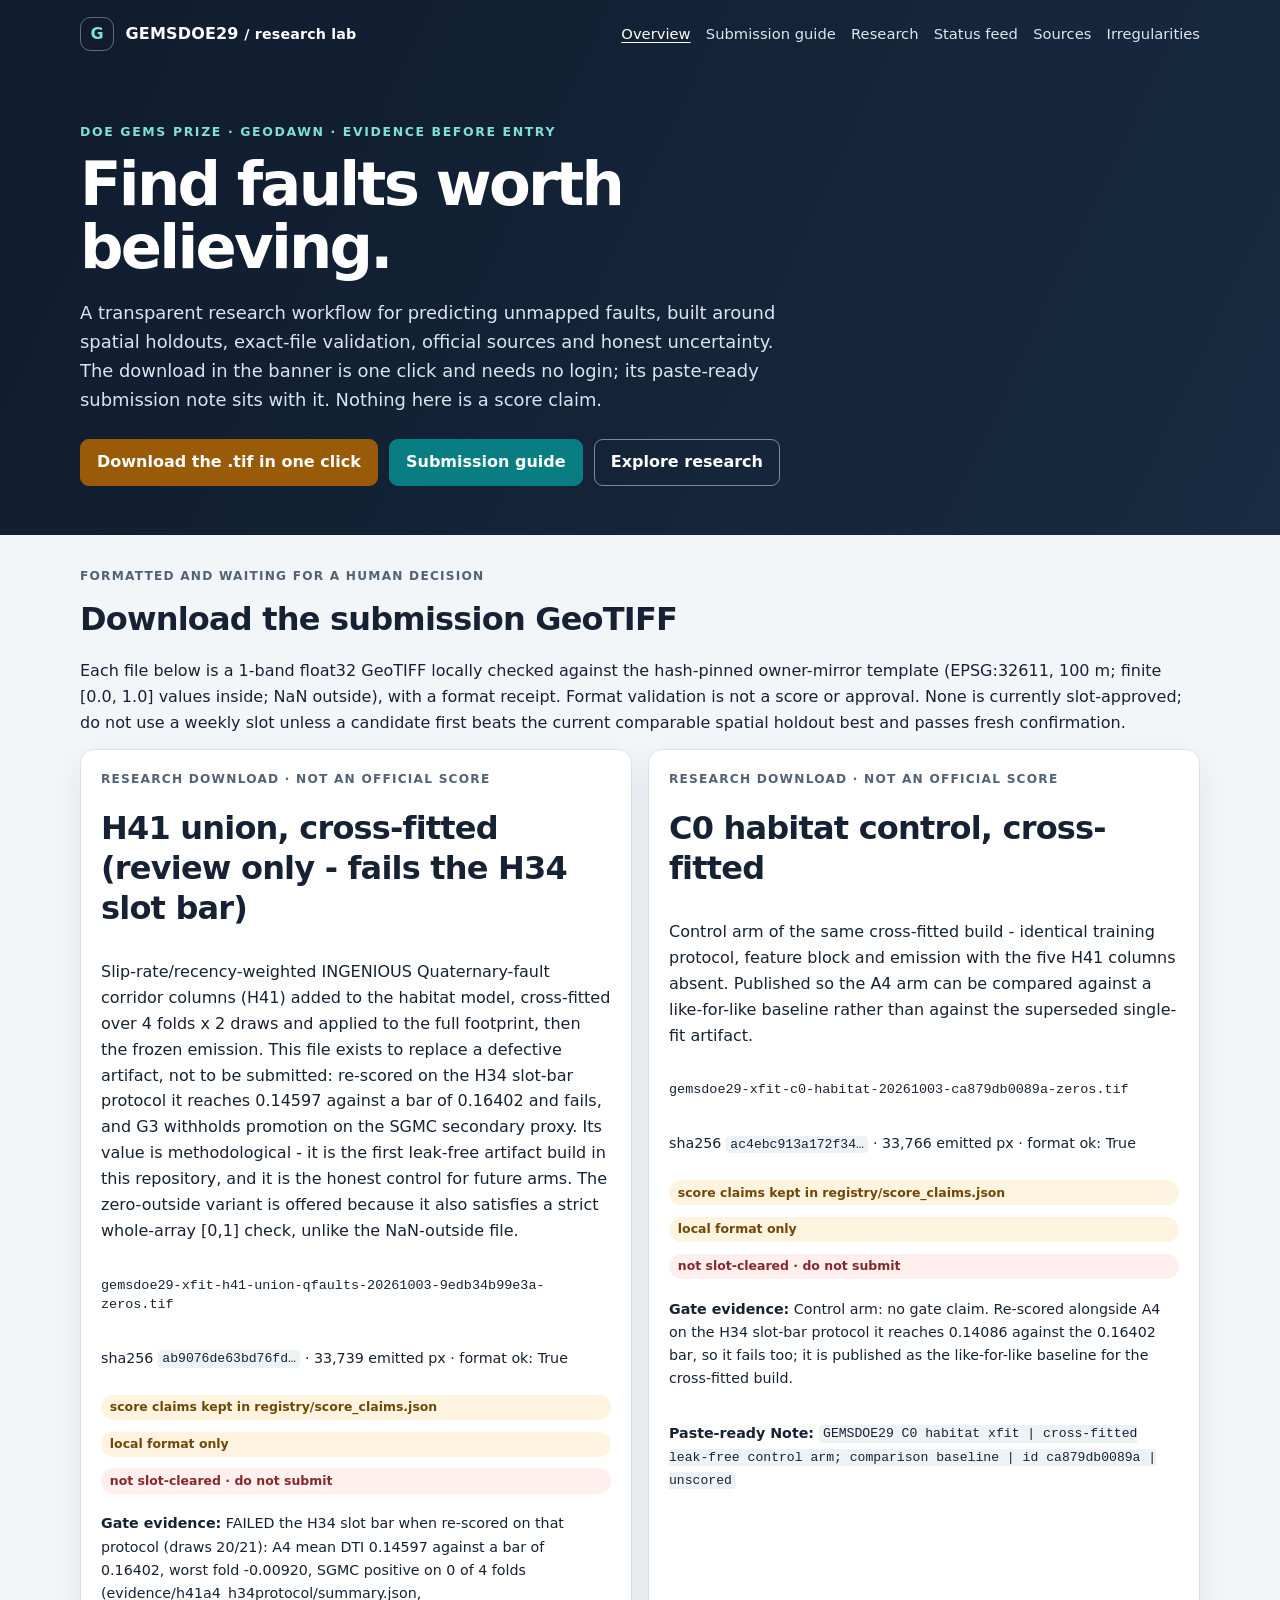
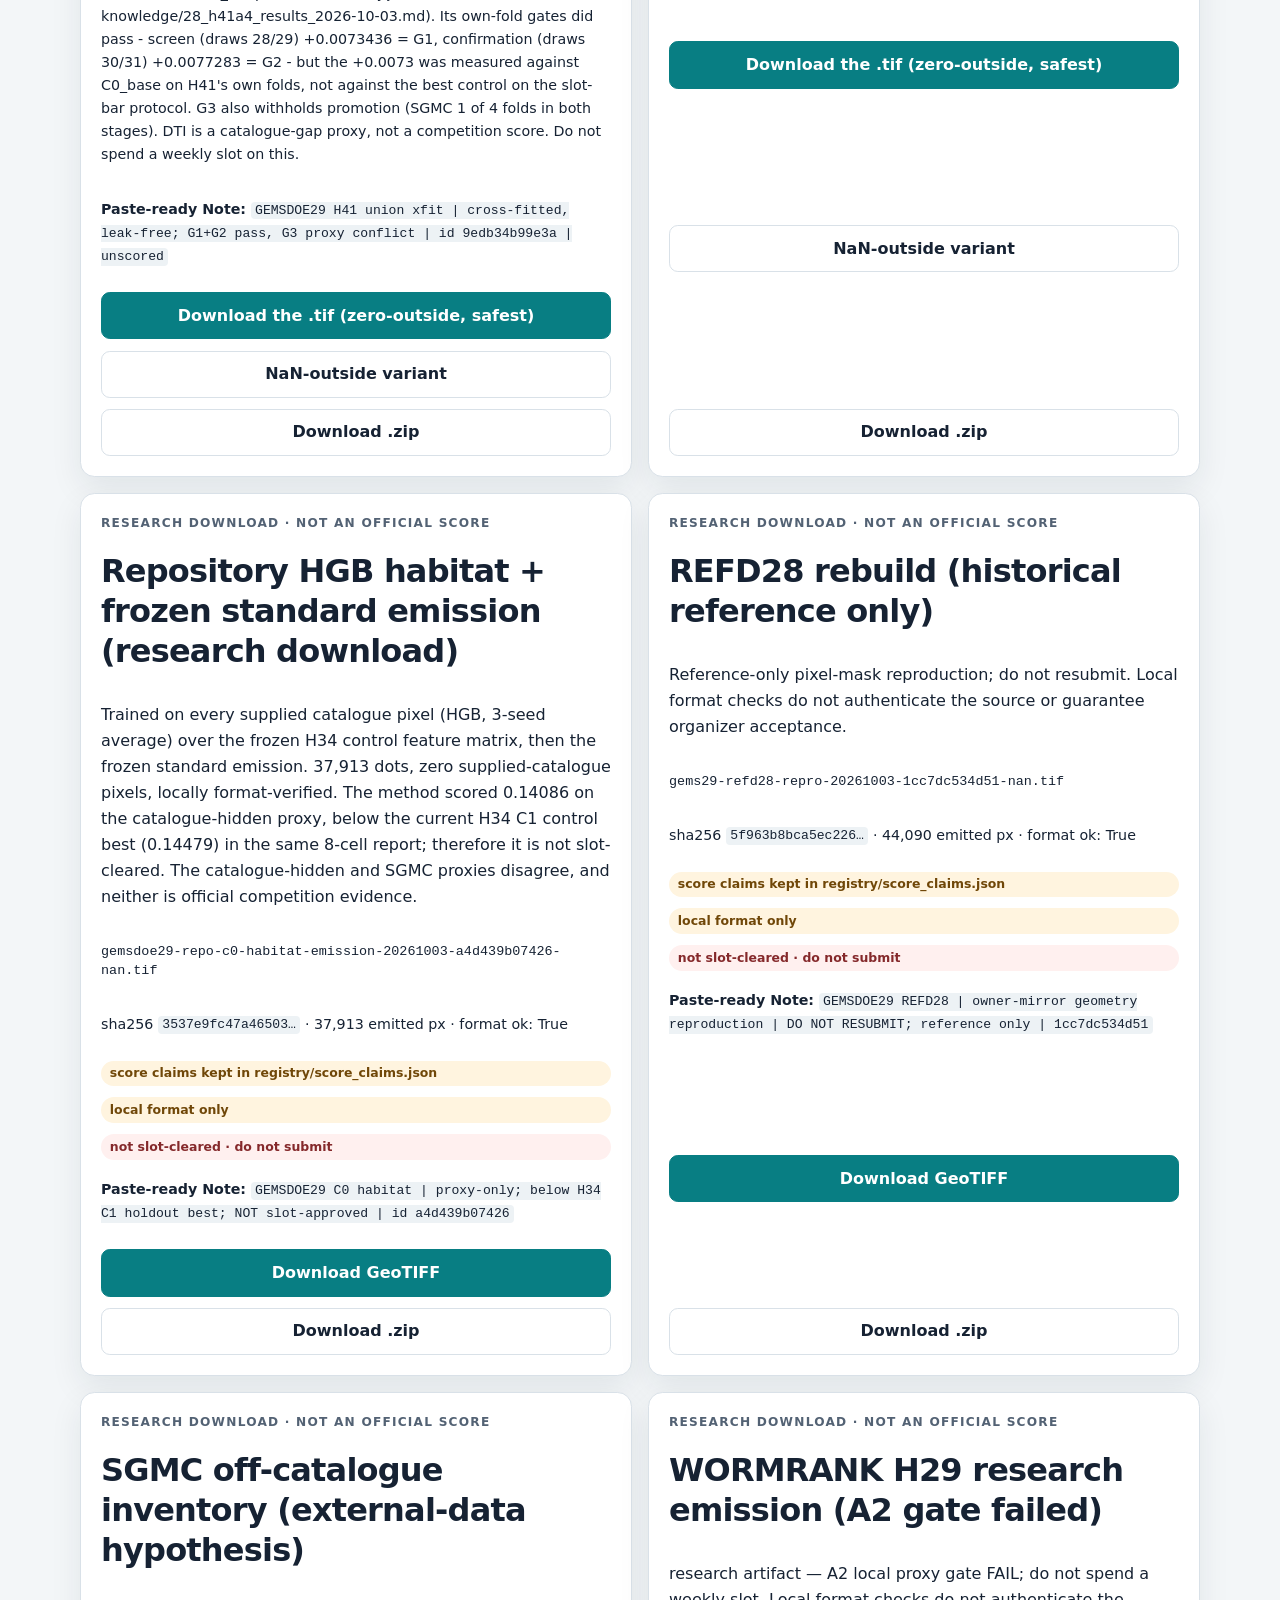
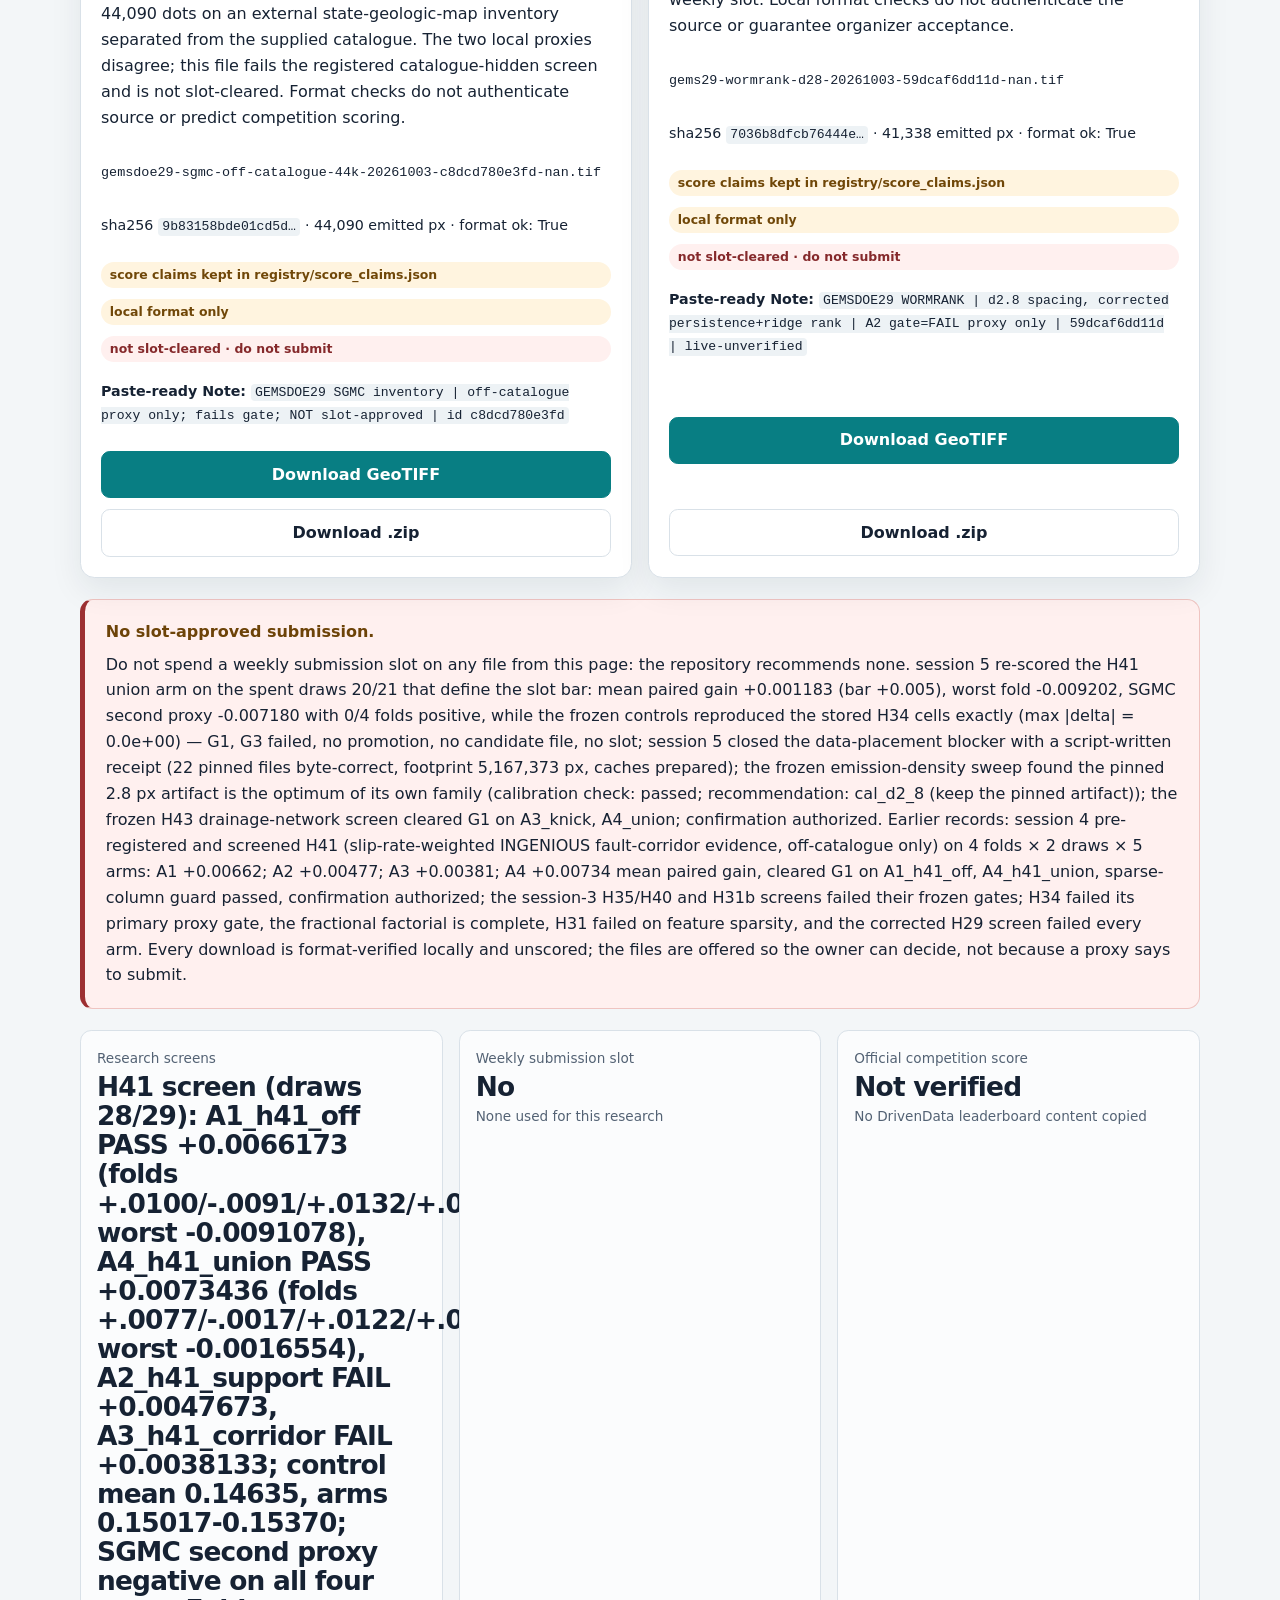
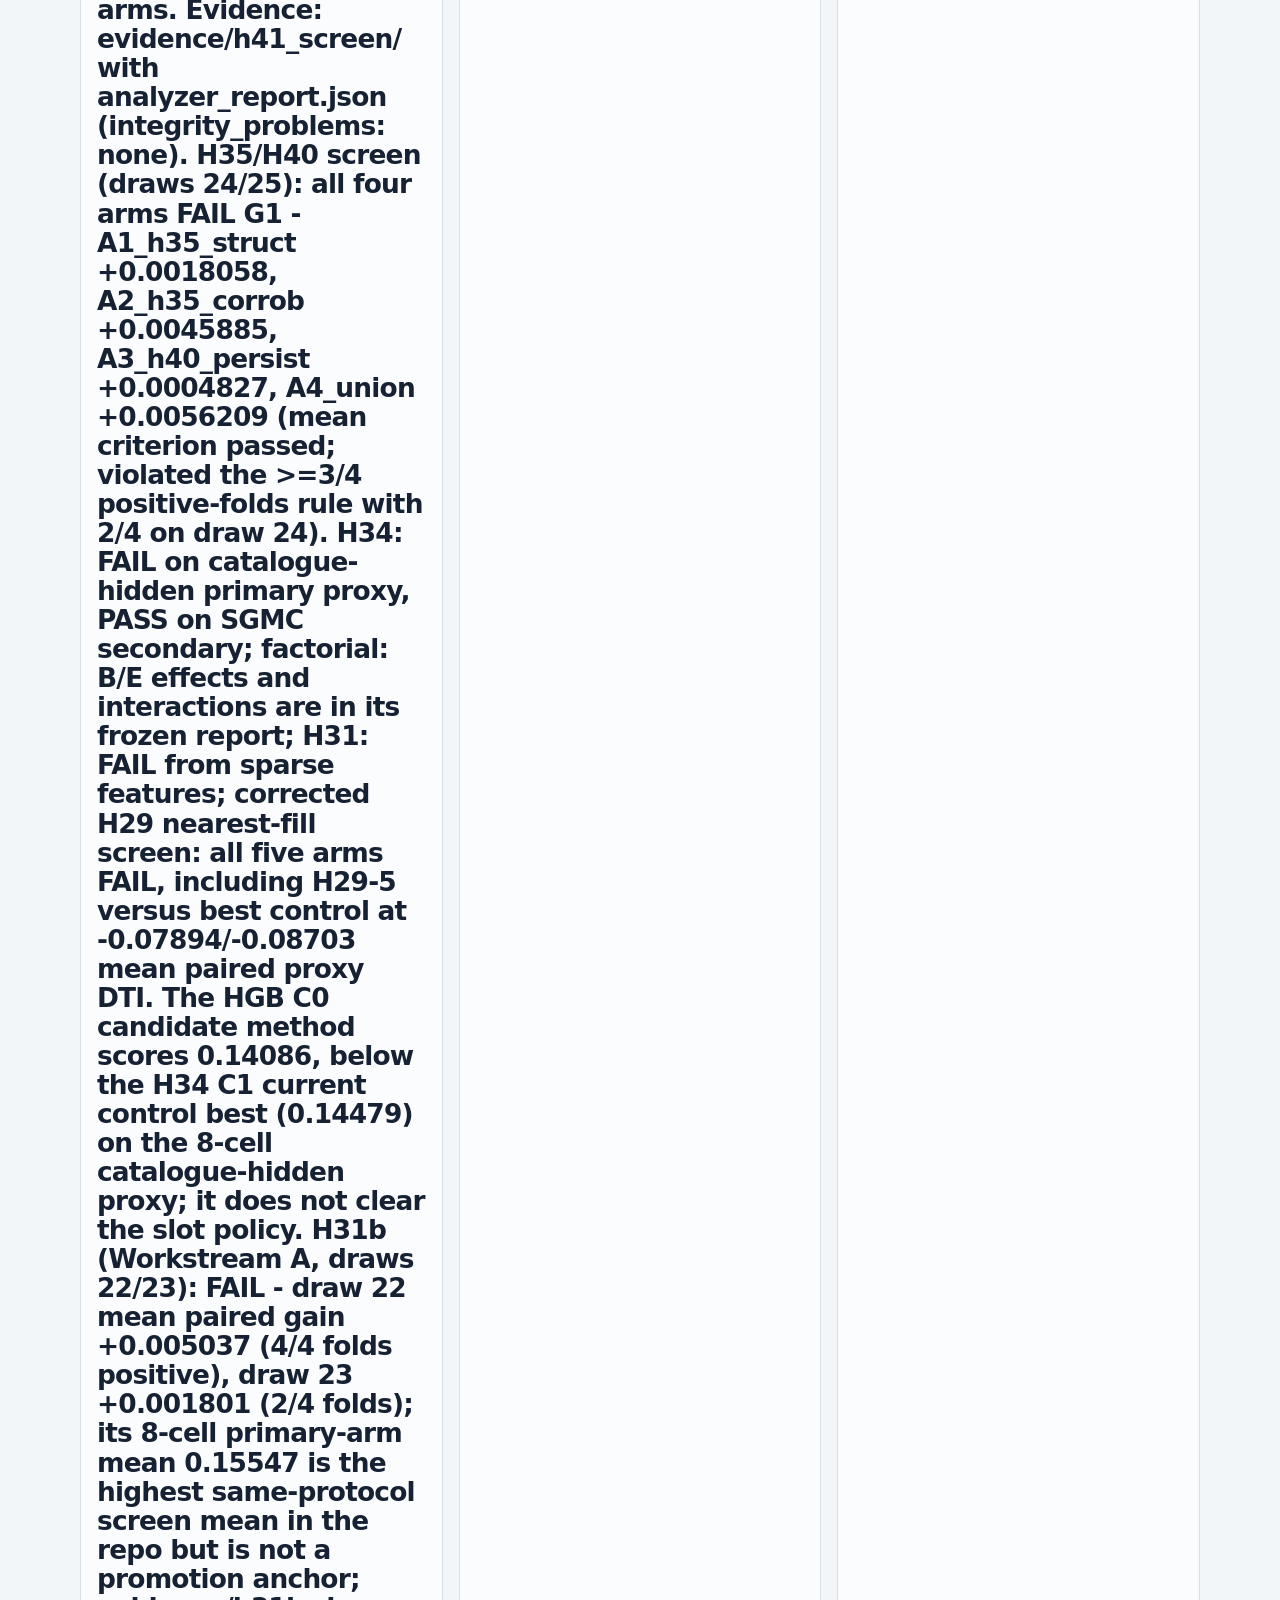
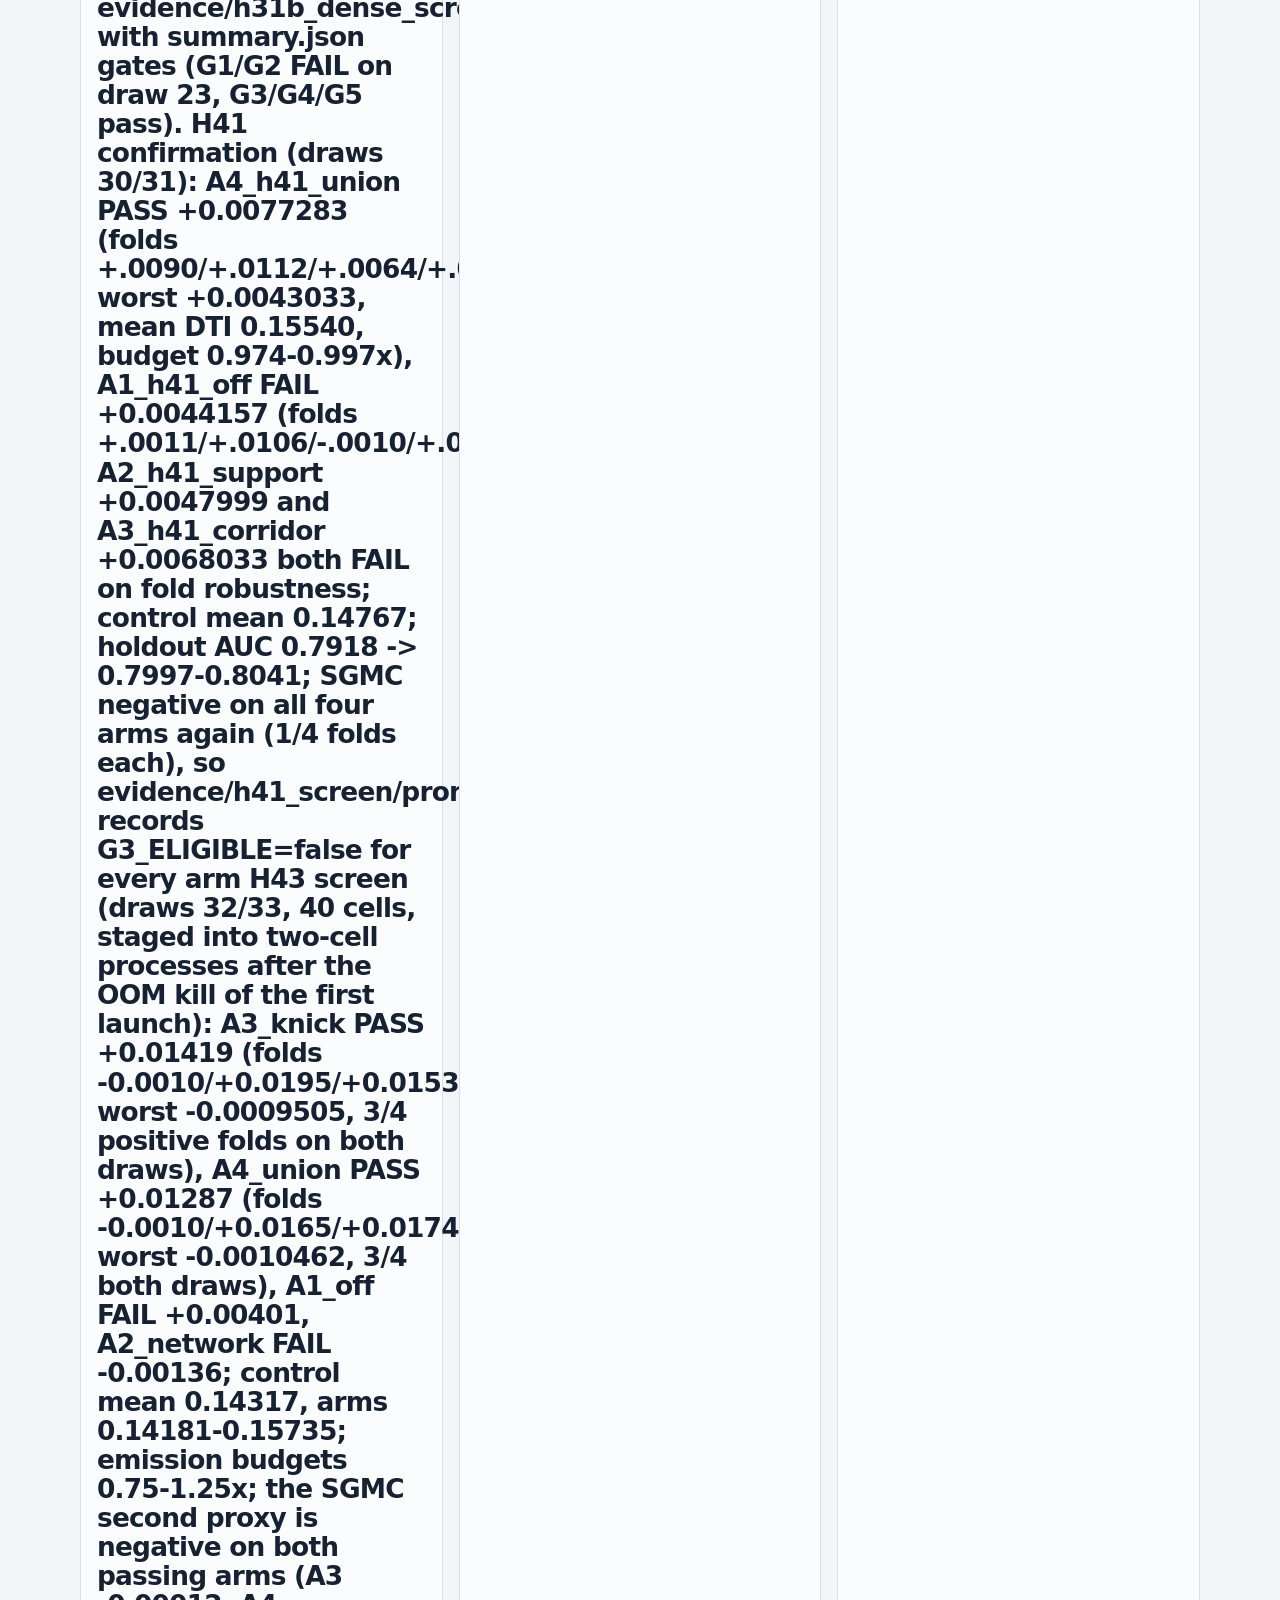
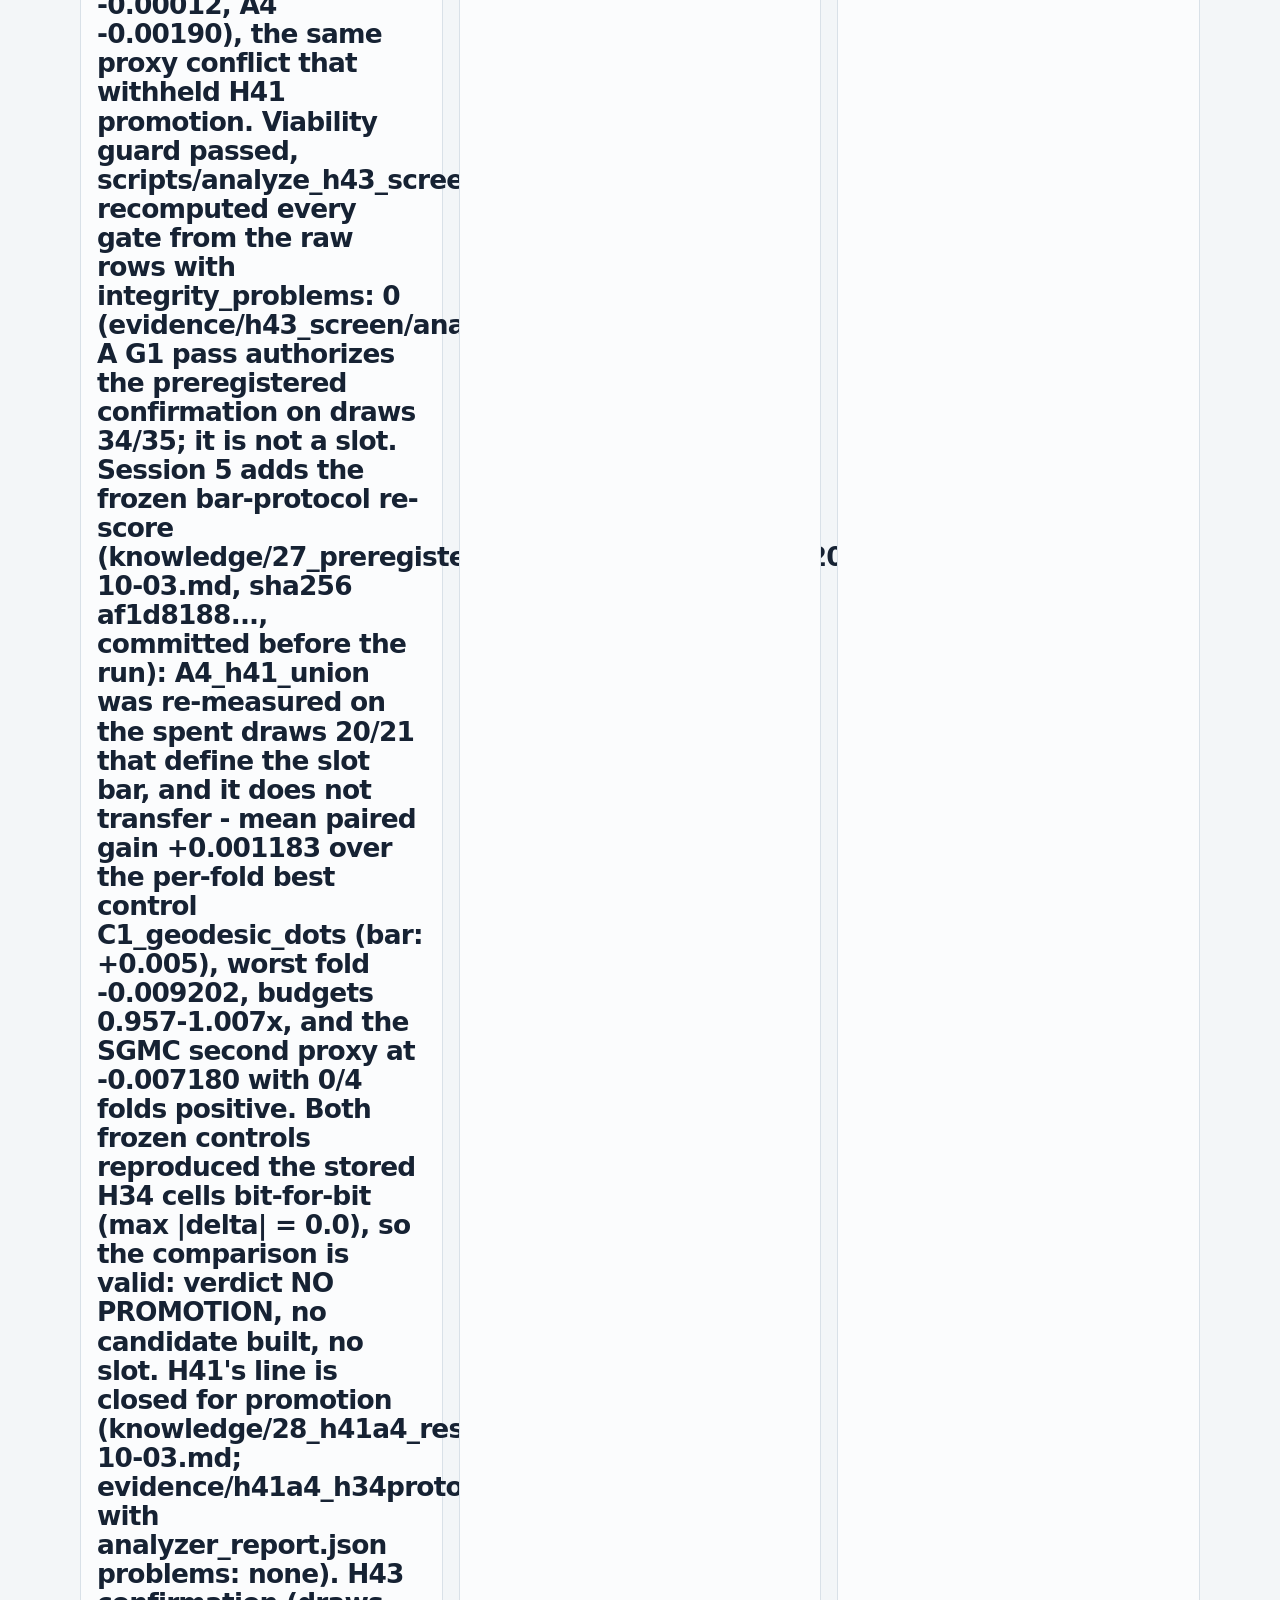
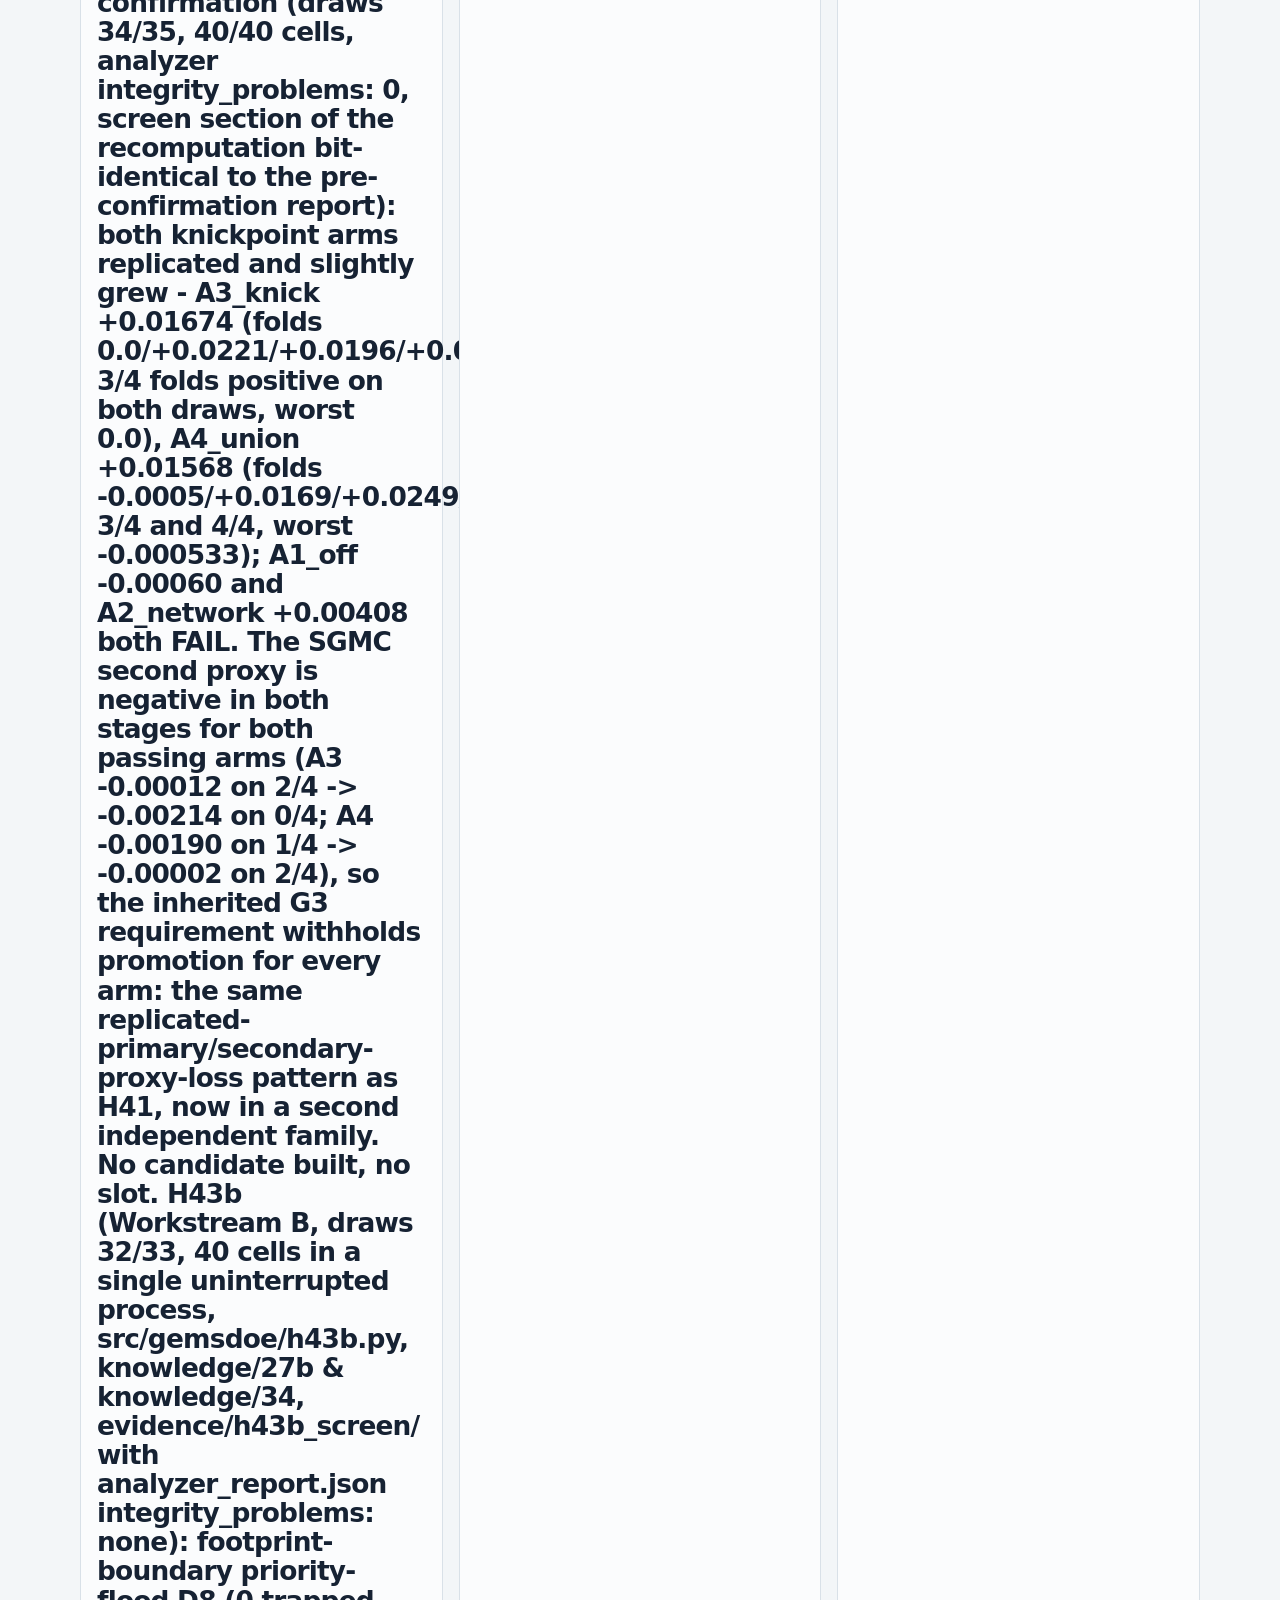
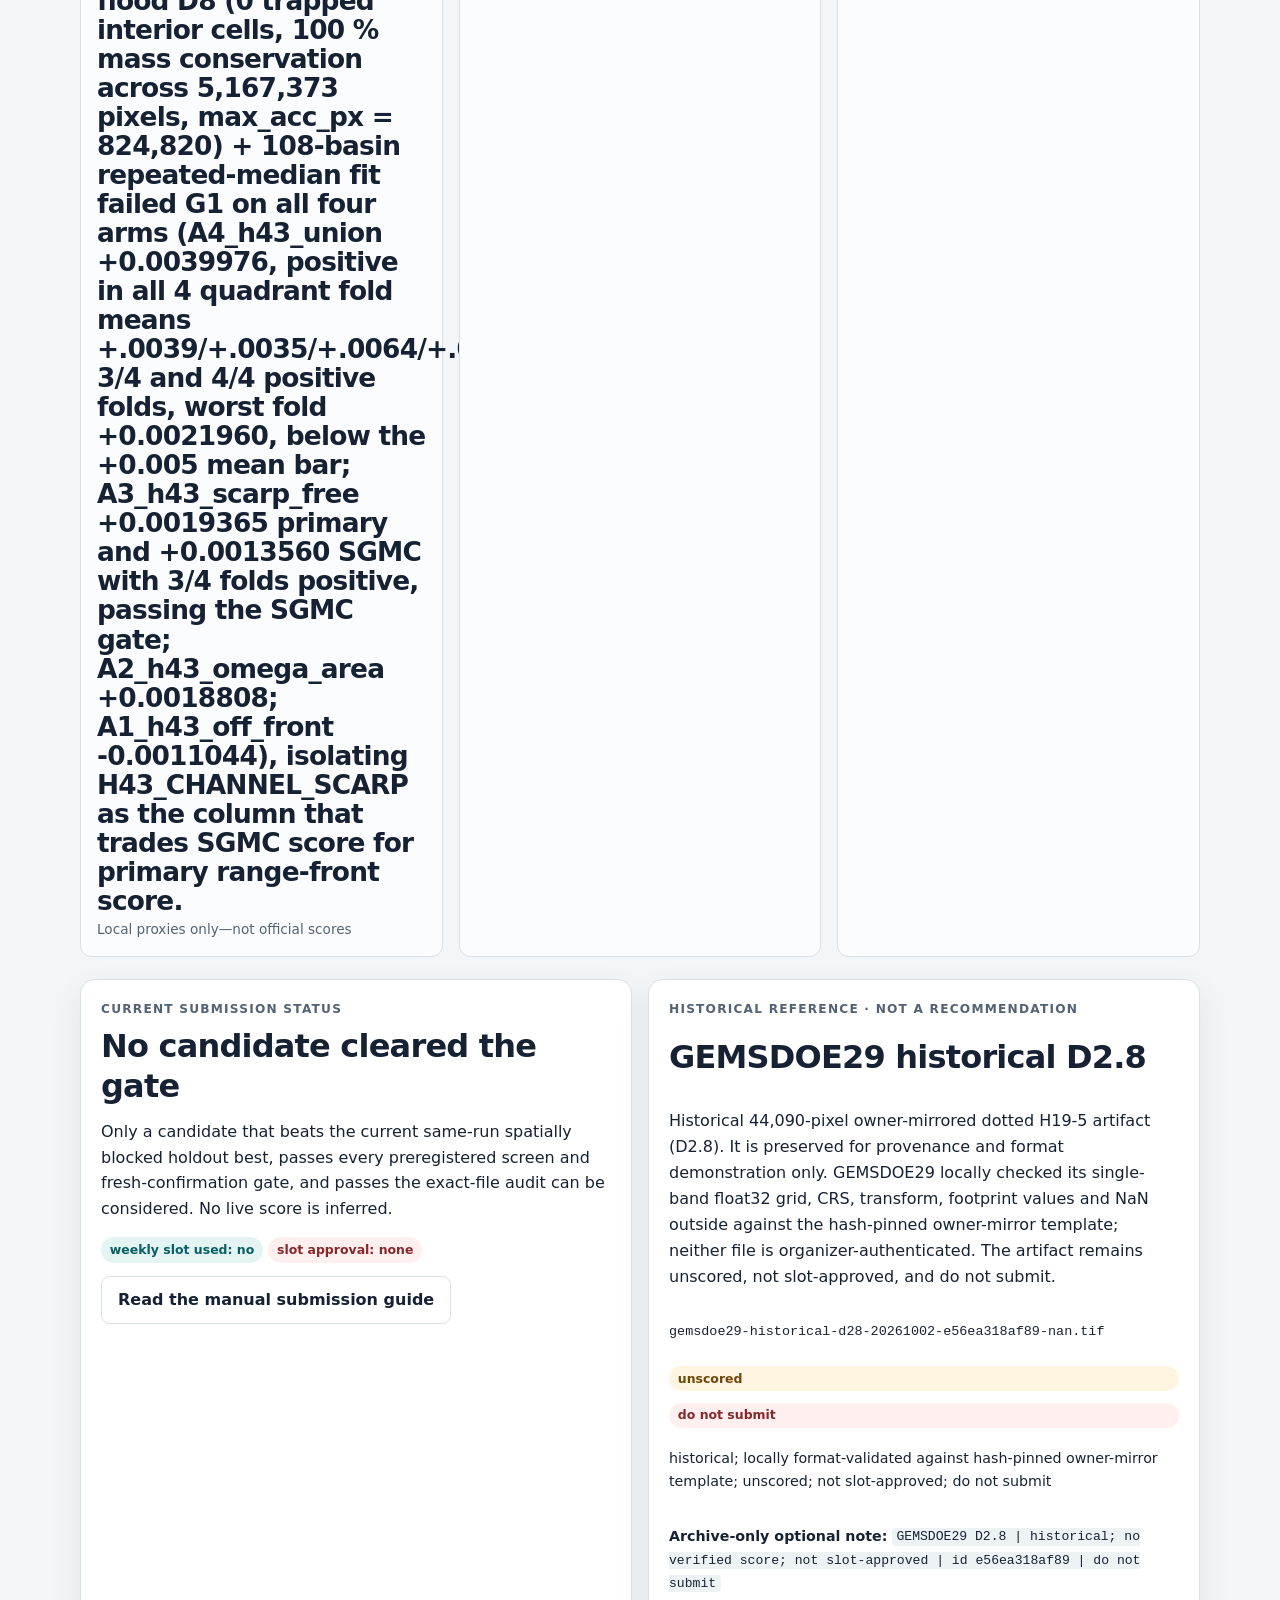
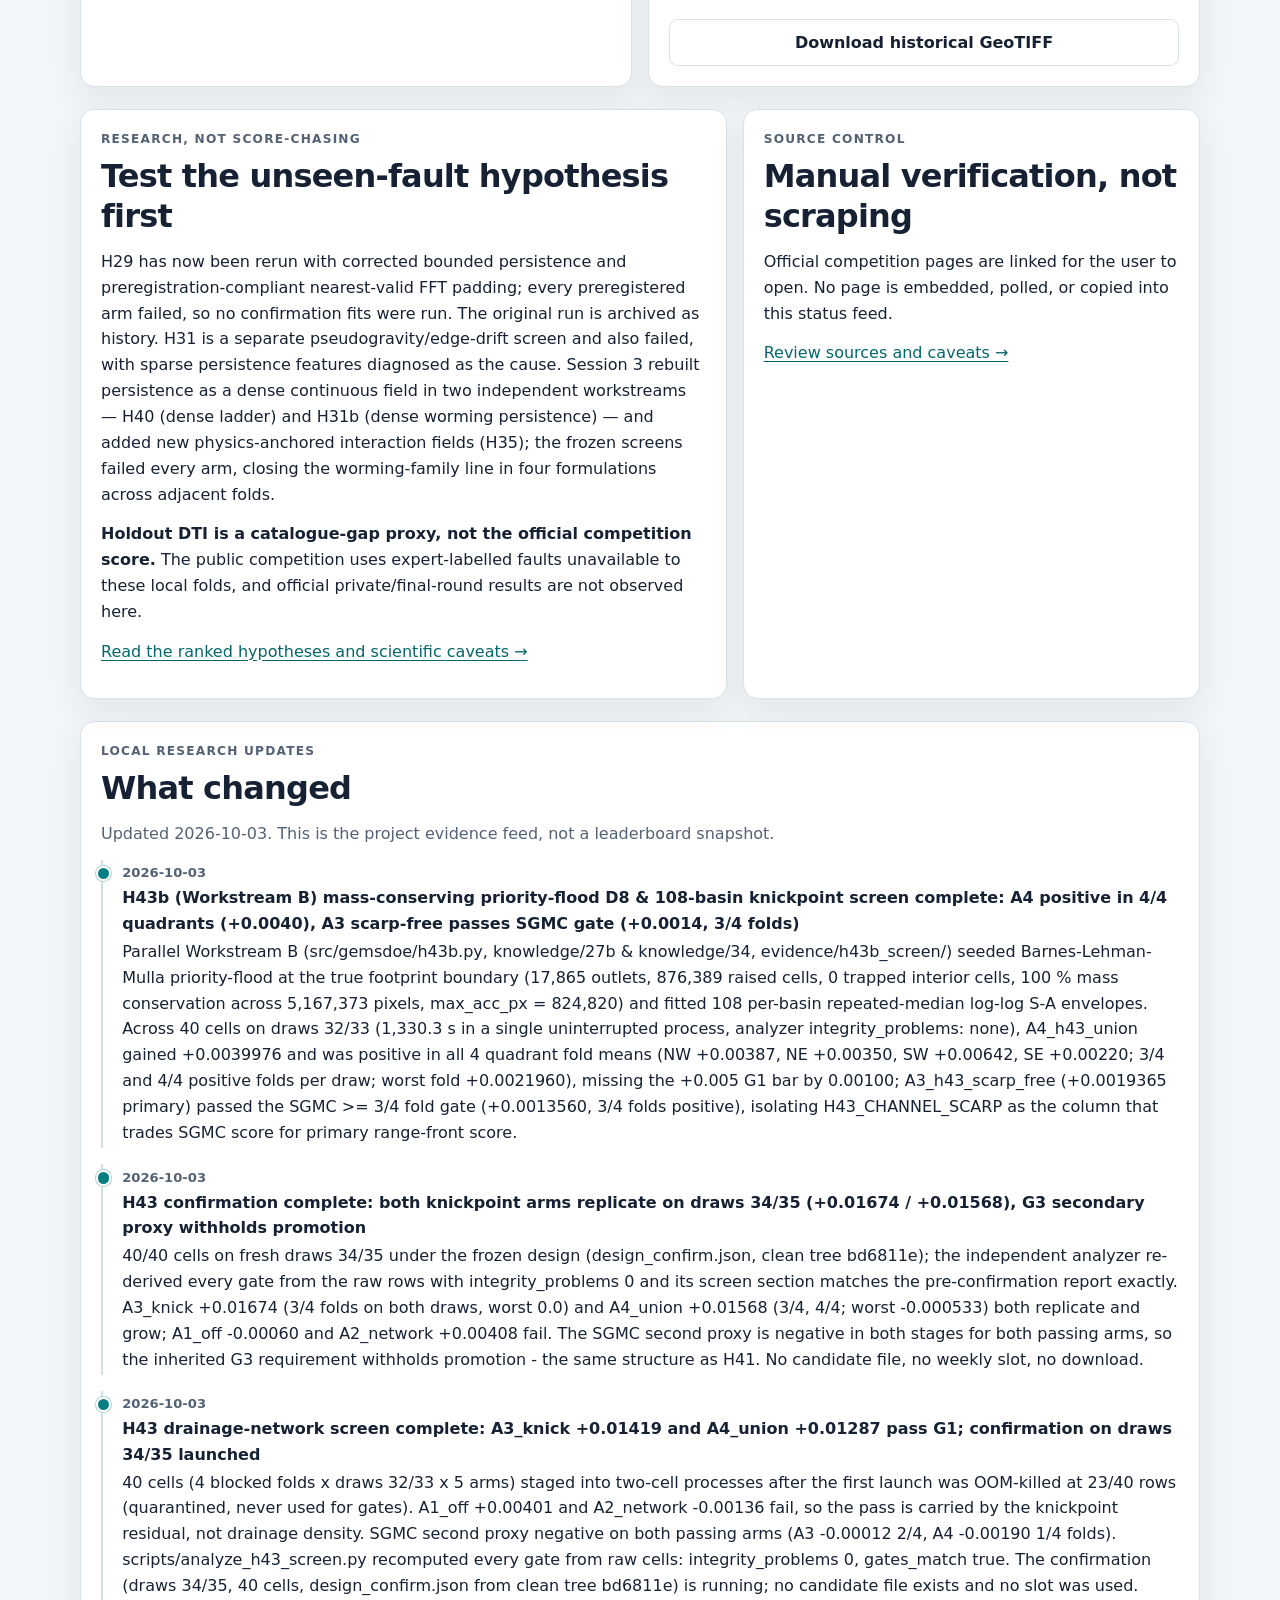
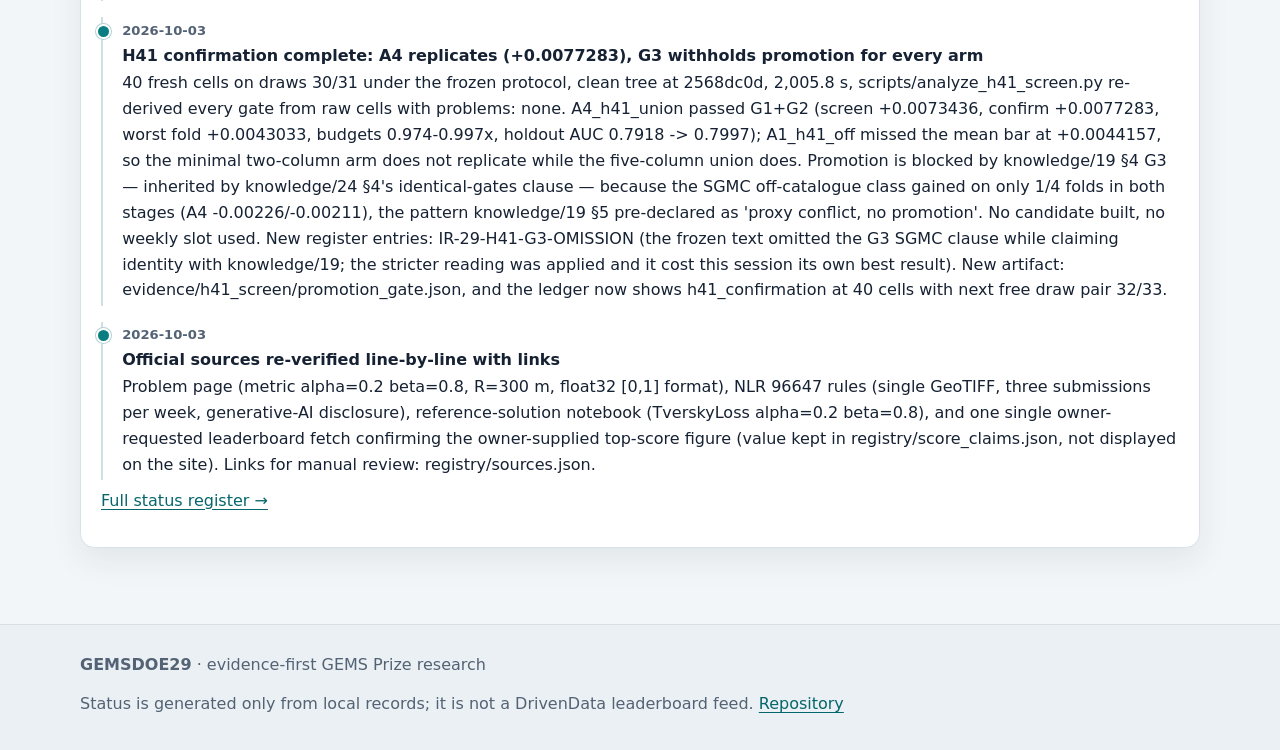
==== commit 8a92f249: "Merge origin/main and reconcile Workstream-B mass-conserving H43b screen (evidence/h43b_screen/, kno" ====
--- a/docs/index.html
+++ b/docs/index.html
@@ -1,2 +1,2 @@
 <!doctype html>
-<html lang="en"><head><meta charset="utf-8"><meta name="viewport" content="width=device-width, initial-scale=1"><meta name="description" content="Auditable, spatially validated research for the DOE GEMS Prize. No slot-approved submission is currently available."><title>Overview | GEMSDOE29</title><link rel="icon" href="assets/favicon.svg" type="image/svg+xml"><link rel="stylesheet" href="assets/site.css"></head><body><a class="skip-link" href="#main">Skip to content</a><header class="site-header"><div class="shell header-top"><a class="brand" href="index.html"><span class="brand-mark" aria-hidden="true">G</span><span>GEMSDOE29 <span class="small">/ research lab</span></span></a><nav aria-label="Primary"><a href="index.html" aria-current="page">Overview</a><a href="executive-summary.html">Submission guide</a><a href="research.html">Research</a><a href="status.html">Status feed</a><a href="sources.html">Sources</a><a href="irregularities.html">Irregularities</a></nav></div><div class="shell hero"><p class="eyebrow">DOE GEMS Prize · GeoDAWN · evidence before entry</p><h1>Find faults worth believing.</h1><p class="hero-copy">A transparent research workflow for predicting unmapped faults, built around spatial holdouts, exact-file validation, official sources and honest uncertainty. The download in the banner is one click and needs no login; its paste-ready submission note sits with it. Nothing here is a score claim.</p><div class="hero-actions"><a href="downloads/gemsdoe29-xfit-h41-union-qfaults-20261003-9edb34b99e3a-zeros.tif" class="button cta">Download the .tif in one click</a><a href="executive-summary.html" class="button">Submission guide</a><a href="research.html" class="button secondary">Explore research</a></div></div></header><main id="main"><div class="shell"><section aria-label="Candidate downloads"><p class="kicker">Formatted and waiting for a human decision</p><h2>Download the submission GeoTIFF</h2><p>Each file below is a 1-band float32 GeoTIFF locally checked against the hash-pinned owner-mirror template (EPSG:32611, 100 m; finite [0.0, 1.0] values inside; NaN outside), with a format receipt. Format validation is not a score or approval. None is currently slot-approved; do not use a weekly slot unless a candidate first beats the current comparable spatial holdout best and passes fresh confirmation.</p><section class="grid"><article class="card span-6 download-card"><p class="kicker">Research download · not an official score</p><h2>H41 union, cross-fitted (review only - fails the H34 slot bar)</h2><p>Slip-rate/recency-weighted INGENIOUS Quaternary-fault corridor columns (H41) added to the habitat model, cross-fitted over 4 folds x 2 draws and applied to the full footprint, then the frozen emission. This file exists to replace a defective artifact, not to be submitted: re-scored on the H34 slot-bar protocol it reaches 0.14597 against a bar of 0.16402 and fails, and G3 withholds promotion on the SGMC secondary proxy. Its value is methodological - it is the first leak-free artifact build in this repository, and it is the honest control for future arms. The zero-outside variant is offered because it also satisfies a strict whole-array [0,1] check, unlike the NaN-outside file.</p><p class="file-name">gemsdoe29-xfit-h41-union-qfaults-20261003-9edb34b99e3a-zeros.tif</p><p class="small">sha256 <code>ab9076de63bd76fd…</code> · 33,739 emitted px · format ok: True</p><span class="pill warning">score claims kept in registry/score_claims.json</span> <span class="pill warning">local format only</span> <span class="pill no">not slot-cleared · do not submit</span><p class="small"><strong>Gate evidence:</strong> FAILED the H34 slot bar when re-scored on that protocol (draws 20/21): A4 mean DTI 0.14597 against a bar of 0.16402, worst fold -0.00920, SGMC positive on 0 of 4 folds (evidence/h41a4_h34protocol/summary.json, knowledge/28_h41a4_results_2026-10-03.md). Its own-fold gates did pass - screen (draws 28/29) +0.0073436 = G1, confirmation (draws 30/31) +0.0077283 = G2 - but the +0.0073 was measured against C0_base on H41&#x27;s own folds, not against the best control on the slot-bar protocol. G3 also withholds promotion (SGMC 1 of 4 folds in both stages). DTI is a catalogue-gap proxy, not a competition score. Do not spend a weekly slot on this.</p><p class="small"><strong>Paste-ready Note:</strong> <code>GEMSDOE29 H41 union xfit | cross-fitted, leak-free; G1+G2 pass, G3 proxy conflict | id 9edb34b99e3a | unscored</code></p><a class="button" href="downloads/gemsdoe29-xfit-h41-union-qfaults-20261003-9edb34b99e3a-zeros.tif" download>Download the .tif (zero-outside, safest)</a> <a class="button light" href="downloads/gemsdoe29-xfit-h41-union-qfaults-20261003-9edb34b99e3a-nan.tif" download>NaN-outside variant</a> <a class="button light" href="downloads/gemsdoe29-xfit-h41-union-qfaults-20261003-9edb34b99e3a-zeros.zip" download>Download .zip</a></article><article class="card span-6 download-card"><p class="kicker">Research download · not an official score</p><h2>C0 habitat control, cross-fitted</h2><p>Control arm of the same cross-fitted build - identical training protocol, feature block and emission with the five H41 columns absent. Published so the A4 arm can be compared against a like-for-like baseline rather than against the superseded single-fit artifact.</p><p class="file-name">gemsdoe29-xfit-c0-habitat-20261003-ca879db0089a-zeros.tif</p><p class="small">sha256 <code>ac4ebc913a172f34…</code> · 33,766 emitted px · format ok: True</p><span class="pill warning">score claims kept in registry/score_claims.json</span> <span class="pill warning">local format only</span> <span class="pill no">not slot-cleared · do not submit</span><p class="small"><strong>Gate evidence:</strong> Control arm: no gate claim. Re-scored alongside A4 on the H34 slot-bar protocol it reaches 0.14086 against the 0.16402 bar, so it fails too; it is published as the like-for-like baseline for the cross-fitted build.</p><p class="small"><strong>Paste-ready Note:</strong> <code>GEMSDOE29 C0 habitat xfit | cross-fitted leak-free control arm; comparison baseline | id ca879db0089a | unscored</code></p><a class="button" href="downloads/gemsdoe29-xfit-c0-habitat-20261003-ca879db0089a-zeros.tif" download>Download the .tif (zero-outside, safest)</a> <a class="button light" href="downloads/gemsdoe29-xfit-c0-habitat-20261003-ca879db0089a-nan.tif" download>NaN-outside variant</a> <a class="button light" href="downloads/gemsdoe29-xfit-c0-habitat-20261003-ca879db0089a-zeros.zip" download>Download .zip</a></article><article class="card span-6 download-card"><p class="kicker">Research download · not an official score</p><h2>Repository HGB habitat + frozen standard emission (research download)</h2><p>Trained on every supplied catalogue pixel (HGB, 3-seed average) over the frozen H34 control feature matrix, then the frozen standard emission. 37,913 dots, zero supplied-catalogue pixels, locally format-verified. The method scored 0.14086 on the catalogue-hidden proxy, below the current H34 C1 control best (0.14479) in the same 8-cell report; therefore it is not slot-cleared. The catalogue-hidden and SGMC proxies disagree, and neither is official competition evidence.</p><p class="file-name">gemsdoe29-repo-c0-habitat-emission-20261003-a4d439b07426-nan.tif</p><p class="small">sha256 <code>3537e9fc47a46503…</code> · 37,913 emitted px · format ok: True</p><span class="pill warning">score claims kept in registry/score_claims.json</span> <span class="pill warning">local format only</span> <span class="pill no">not slot-cleared · do not submit</span><p class="small"><strong>Paste-ready Note:</strong> <code>GEMSDOE29 C0 habitat | proxy-only; below H34 C1 holdout best; NOT slot-approved | id a4d439b07426</code></p><a class="button" href="downloads/gemsdoe29-repo-c0-habitat-emission-20261003-a4d439b07426-nan.tif" download>Download GeoTIFF</a> <a class="button light" href="downloads/gemsdoe29-repo-c0-habitat-emission-20261003-a4d439b07426-nan.zip" download>Download .zip</a></article><article class="card span-6 download-card"><p class="kicker">Research download · not an official score</p><h2>REFD28 rebuild (historical reference only)</h2><p>Reference-only pixel-mask reproduction; do not resubmit. Local format checks do not authenticate the source or guarantee organizer acceptance.</p><p class="file-name">gems29-refd28-repro-20261003-1cc7dc534d51-nan.tif</p><p class="small">sha256 <code>5f963b8bca5ec226…</code> · 44,090 emitted px · format ok: True</p><span class="pill warning">score claims kept in registry/score_claims.json</span> <span class="pill warning">local format only</span> <span class="pill no">not slot-cleared · do not submit</span><p class="small"><strong>Paste-ready Note:</strong> <code>GEMSDOE29 REFD28 | owner-mirror geometry reproduction | DO NOT RESUBMIT; reference only | 1cc7dc534d51</code></p><a class="button" href="downloads/gems29-refd28-repro-20261003-1cc7dc534d51-nan.tif" download>Download GeoTIFF</a> <a class="button light" href="downloads/gems29-refd28-repro-20261003-1cc7dc534d51-nan.zip" download>Download .zip</a></article><article class="card span-6 download-card"><p class="kicker">Research download · not an official score</p><h2>SGMC off-catalogue inventory (external-data hypothesis)</h2><p>44,090 dots on an external state-geologic-map inventory separated from the supplied catalogue. The two local proxies disagree; this file fails the registered catalogue-hidden screen and is not slot-cleared. Format checks do not authenticate source or predict competition scoring.</p><p class="file-name">gemsdoe29-sgmc-off-catalogue-44k-20261003-c8dcd780e3fd-nan.tif</p><p class="small">sha256 <code>9b83158bde01cd5d…</code> · 44,090 emitted px · format ok: True</p><span class="pill warning">score claims kept in registry/score_claims.json</span> <span class="pill warning">local format only</span> <span class="pill no">not slot-cleared · do not submit</span><p class="small"><strong>Paste-ready Note:</strong> <code>GEMSDOE29 SGMC inventory | off-catalogue proxy only; fails gate; NOT slot-approved | id c8dcd780e3fd</code></p><a class="button" href="downloads/gemsdoe29-sgmc-off-catalogue-44k-20261003-c8dcd780e3fd-nan.tif" download>Download GeoTIFF</a> <a class="button light" href="downloads/gemsdoe29-sgmc-off-catalogue-44k-20261003-c8dcd780e3fd-nan.zip" download>Download .zip</a></article><article class="card span-6 download-card"><p class="kicker">Research download · not an official score</p><h2>WORMRANK H29 research emission (A2 gate failed)</h2><p>research artifact — A2 local proxy gate FAIL; do not spend a weekly slot. Local format checks do not authenticate the source or guarantee organizer acceptance.</p><p class="file-name">gems29-wormrank-d28-20261003-59dcaf6dd11d-nan.tif</p><p class="small">sha256 <code>7036b8dfcb76444e…</code> · 41,338 emitted px · format ok: True</p><span class="pill warning">score claims kept in registry/score_claims.json</span> <span class="pill warning">local format only</span> <span class="pill no">not slot-cleared · do not submit</span><p class="small"><strong>Paste-ready Note:</strong> <code>GEMSDOE29 WORMRANK | d2.8 spacing, corrected persistence+ridge rank | A2 gate=FAIL proxy only | 59dcaf6dd11d | live-unverified</code></p><a class="button" href="downloads/gems29-wormrank-d28-20261003-59dcaf6dd11d-nan.tif" download>Download GeoTIFF</a> <a class="button light" href="downloads/gems29-wormrank-d28-20261003-59dcaf6dd11d-nan.zip" download>Download .zip</a></article></section></section><section class="status-banner danger"><strong>No slot-approved submission.</strong><p>Do not spend a weekly submission slot on any file from this page: the repository recommends none. session 5 re-scored the H41 union arm on the spent draws 20/21 that define the slot bar: mean paired gain +0.001183 (bar +0.005), worst fold -0.009202, SGMC second proxy -0.007180 with 0/4 folds positive, while the frozen controls reproduced the stored H34 cells exactly (max |delta| = 0.0e+00) — G1, G3 failed, no promotion, no candidate file, no slot; session 5 closed the data-placement blocker with a script-written receipt (22 pinned files byte-correct, footprint 5,167,373 px, caches prepared); the frozen emission-density sweep found the pinned 2.8 px artifact is the optimum of its own family (calibration check: passed; recommendation: cal_d2_8 (keep the pinned artifact)); the frozen H43 drainage-network screen cleared G1 on A3_knick, A4_union; confirmation authorized. Earlier records: session 4 pre-registered and screened H41 (slip-rate-weighted INGENIOUS fault-corridor evidence, off-catalogue only) on 4 folds × 2 draws × 5 arms: A1 +0.00662; A2 +0.00477; A3 +0.00381; A4 +0.00734 mean paired gain, cleared G1 on A1_h41_off, A4_h41_union, sparse-column guard passed, confirmation authorized; the session-3 H35/H40 and H31b screens failed their frozen gates; H34 failed its primary proxy gate, the fractional factorial is complete, H31 failed on feature sparsity, and the corrected H29 screen failed every arm. Every download is format-verified locally and unscored; the files are offered so the owner can decide, not because a proxy says to submit.</p></section><section class="grid" aria-label="Research status metrics"><div class="metric span-4"><span class="label">Research screens</span><span class="value">H41 screen (draws 28/29): A1_h41_off PASS +0.0066173 (folds +.0100/-.0091/+.0132/+.0124, worst -0.0091078), A4_h41_union PASS +0.0073436 (folds +.0077/-.0017/+.0122/+.0111, worst -0.0016554), A2_h41_support FAIL +0.0047673, A3_h41_corridor FAIL +0.0038133; control mean 0.14635, arms 0.15017-0.15370; SGMC second proxy negative on all four arms. Evidence: evidence/h41_screen/ with analyzer_report.json (integrity_problems: none). H35/H40 screen (draws 24/25): all four arms FAIL G1 - A1_h35_struct +0.0018058, A2_h35_corrob +0.0045885, A3_h40_persist +0.0004827, A4_union +0.0056209 (mean criterion passed; violated the &gt;=3/4 positive-folds rule with 2/4 on draw 24). H34: FAIL on catalogue-hidden primary proxy, PASS on SGMC secondary; factorial: B/E effects and interactions are in its frozen report; H31: FAIL from sparse features; corrected H29 nearest-fill screen: all five arms FAIL, including H29-5 versus best control at -0.07894/-0.08703 mean paired proxy DTI. The HGB C0 candidate method scores 0.14086, below the H34 C1 current control best (0.14479) on the 8-cell catalogue-hidden proxy; it does not clear the slot policy. H31b (Workstream A, draws 22/23): FAIL - draw 22 mean paired gain +0.005037 (4/4 folds positive), draw 23 +0.001801 (2/4 folds); its 8-cell primary-arm mean 0.15547 is the highest same-protocol screen mean in the repo but is not a promotion anchor; evidence/h31b_dense_screen/ with summary.json gates (G1/G2 FAIL on draw 23, G3/G4/G5 pass). H41 confirmation (draws 30/31): A4_h41_union PASS +0.0077283 (folds +.0090/+.0112/+.0064/+.0043, worst +0.0043033, mean DTI 0.15540, budget 0.974-0.997x), A1_h41_off FAIL +0.0044157 (folds +.0011/+.0106/-.0010/+.0069), A2_h41_support +0.0047999 and A3_h41_corridor +0.0068033 both FAIL on fold robustness; control mean 0.14767; holdout AUC 0.7918 -&gt; 0.7997-0.8041; SGMC negative on all four arms again (1/4 folds each), so evidence/h41_screen/promotion_gate.json records G3_ELIGIBLE=false for every arm H43 screen (draws 32/33, 40 cells, staged into two-cell processes after the OOM kill of the first launch): A3_knick PASS +0.01419 (folds -0.0010/+0.0195/+0.0153/+0.0229, worst -0.0009505, 3/4 positive folds on both draws), A4_union PASS +0.01287 (folds -0.0010/+0.0165/+0.0174/+0.0187, worst -0.0010462, 3/4 both draws), A1_off FAIL +0.00401, A2_network FAIL -0.00136; control mean 0.14317, arms 0.14181-0.15735; emission budgets 0.75-1.25x; the SGMC second proxy is negative on both passing arms (A3 -0.00012, A4 -0.00190), the same proxy conflict that withheld H41 promotion. Viability guard passed, scripts/analyze_h43_screen.py recomputed every gate from the raw rows with integrity_problems: 0 (evidence/h43_screen/analyzer_report.json). A G1 pass authorizes the preregistered confirmation on draws 34/35; it is not a slot. Session 5 adds the frozen bar-protocol re-score (knowledge/27_preregistered_h41a4_h34protocol_2026-10-03.md, sha256 af1d8188..., committed before the run): A4_h41_union was re-measured on the spent draws 20/21 that define the slot bar, and it does not transfer - mean paired gain +0.001183 over the per-fold best control C1_geodesic_dots (bar: +0.005), worst fold -0.009202, budgets 0.957-1.007x, and the SGMC second proxy at -0.007180 with 0/4 folds positive. Both frozen controls reproduced the stored H34 cells bit-for-bit (max |delta| = 0.0), so the comparison is valid: verdict NO PROMOTION, no candidate built, no slot. H41&#x27;s line is closed for promotion (knowledge/28_h41a4_results_2026-10-03.md; evidence/h41a4_h34protocol/ with analyzer_report.json problems: none). H43 confirmation (draws 34/35, 40/40 cells, analyzer integrity_problems: 0, screen section of the recomputation bit-identical to the pre-confirmation report): both knickpoint arms replicated and slightly grew - A3_knick +0.01674 (folds 0.0/+0.0221/+0.0196/+0.0252, 3/4 folds positive on both draws, worst 0.0), A4_union +0.01568 (folds -0.0005/+0.0169/+0.0249/+0.0215, 3/4 and 4/4, worst -0.000533); A1_off -0.00060 and A2_network +0.00408 both FAIL. The SGMC second proxy is negative in both stages for both passing arms (A3 -0.00012 on 2/4 -&gt; -0.00214 on 0/4; A4 -0.00190 on 1/4 -&gt; -0.00002 on 2/4), so the inherited G3 requirement withholds promotion for every arm: the same replicated-primary/secondary-proxy-loss pattern as H41, now in a second independent family. No candidate built, no slot.</span><span class="label">Local proxies only—not official scores</span></div><div class="metric span-4"><span class="label">Weekly submission slot</span><span class="value">No</span><span class="label">None used for this research</span></div><div class="metric span-4"><span class="label">Official competition score</span><span class="value">Not verified</span><span class="label">No DrivenData leaderboard content copied</span></div></section><section class="grid" aria-label="Submission artifacts"><article class="card span-6"><p class="kicker">Current submission status</p><h2>No candidate cleared the gate</h2><p>Only a candidate that beats the current same-run spatially blocked holdout best, passes every preregistered screen and fresh-confirmation gate, and passes the exact-file audit can be considered. No live score is inferred.</p><p><span class="pill yes">weekly slot used: no</span> <span class="pill no">slot approval: none</span></p><a class="button light" href="executive-summary.html">Read the manual submission guide</a></article><article class="card span-6 download-card"><p class="kicker">Historical reference · not a recommendation</p><h2>GEMSDOE29 historical D2.8</h2><p>Historical 44,090-pixel owner-mirrored dotted H19-5 artifact (D2.8). It is preserved for provenance and format demonstration only. GEMSDOE29 locally checked its single-band float32 grid, CRS, transform, footprint values and NaN outside against the hash-pinned owner-mirror template; neither file is organizer-authenticated. The artifact remains unscored, not slot-approved, and do not submit.</p><p class="file-name">gemsdoe29-historical-d28-20261002-e56ea318af89-nan.tif</p><span class="pill warning">unscored</span> <span class="pill no">do not submit</span><p class="small">historical; locally format-validated against hash-pinned owner-mirror template; unscored; not slot-approved; do not submit</p><p class="small"><strong>Archive-only optional note:</strong> <code>GEMSDOE29 D2.8 | historical; no verified score; not slot-approved | id e56ea318af89 | do not submit</code></p><a class="button light" href="downloads/gemsdoe29-historical-d28-20261002-e56ea318af89-nan.tif" download>Download historical GeoTIFF</a></article></section><section class="grid"><article class="card span-7"><p class="kicker">Research, not score-chasing</p><h2>Test the unseen-fault hypothesis first</h2><p>H29 has now been rerun with corrected bounded persistence and preregistration-compliant nearest-valid FFT padding; every preregistered arm failed, so no confirmation fits were run. The original run is archived as history. H31 is a separate pseudogravity/edge-drift screen and also failed, with sparse persistence features diagnosed as the cause. Session 3 rebuilt persistence as a dense continuous field in two independent workstreams — H40 (dense ladder) and H31b (dense worming persistence) — and added new physics-anchored interaction fields (H35); the frozen screens failed every arm, closing the worming-family line in four formulations across adjacent folds.</p><p><strong>Holdout DTI is a catalogue-gap proxy, not the official competition score.</strong> The public competition uses expert-labelled faults unavailable to these local folds, and official private/final-round results are not observed here.</p><p><a href="research.html">Read the ranked hypotheses and scientific caveats →</a></p></article><article class="card span-5"><p class="kicker">Source control</p><h2>Manual verification, not scraping</h2><p>Official competition pages are linked for the user to open. No page is embedded, polled, or copied into this status feed.</p><p><a href="sources.html">Review sources and caveats →</a></p></article></section><section class="card"><p class="kicker">Local research updates</p><h2>What changed</h2><p class="muted">Updated 2026-10-03. This is the project evidence feed, not a leaderboard snapshot.</p><ol class="timeline"><li><time>2026-10-03</time><strong>Session-6 intake: D2.8/leader-gap analysis published, v5 slate ranked, H43 register defect fixed</strong><span>knowledge/34 explains the owner-reported D2.8 lead as emission-redundancy removal (73% of parent kernel credit at 36% of pixels; the H28-conditional optimum of its family) and sizes the reported number-one gap as needing new habitat mass rather than new emission; knowledge/35 ranks four grep-verified-new hypotheses (H50 range-front segmentation first) with a frozen H50 validation plan on fresh draws 36/37 and no slot until it beats the holdout best; hypotheses.json wrongly called H43 unbuilt after its 80-cell screen+confirmation (IR-29-H43-REGISTRY-STALE, fixed). Template restored and hash-verified here; verify_downloads 7/7 pass; zeros-variant remains the recommended download. No experiment ran, no slot used.</span></li><li><time>2026-10-03</time><strong>H43 confirmation complete: both knickpoint arms replicate on draws 34/35 (+0.01674 / +0.01568), G3 secondary proxy withholds promotion</strong><span>40/40 cells on fresh draws 34/35 under the frozen design (design_confirm.json, clean tree bd6811e); the independent analyzer re-derived every gate from the raw rows with integrity_problems 0 and its screen section matches the pre-confirmation report exactly. A3_knick +0.01674 (3/4 folds on both draws, worst 0.0) and A4_union +0.01568 (3/4, 4/4; worst -0.000533) both replicate and grow; A1_off -0.00060 and A2_network +0.00408 fail. The SGMC second proxy is negative in both stages for both passing arms, so the inherited G3 requirement withholds promotion - the same structure as H41. No candidate file, no weekly slot, no download.</span></li><li><time>2026-10-03</time><strong>H43 drainage-network screen complete: A3_knick +0.01419 and A4_union +0.01287 pass G1; confirmation on draws 34/35 launched</strong><span>40 cells (4 blocked folds x draws 32/33 x 5 arms) staged into two-cell processes after the first launch was OOM-killed at 23/40 rows (quarantined, never used for gates). A1_off +0.00401 and A2_network -0.00136 fail, so the pass is carried by the knickpoint residual, not drainage density. SGMC second proxy negative on both passing arms (A3 -0.00012 2/4, A4 -0.00190 1/4 folds). scripts/analyze_h43_screen.py recomputed every gate from raw cells: integrity_problems 0, gates_match true. The confirmation (draws 34/35, 40 cells, design_confirm.json from clean tree bd6811e) is running; no candidate file exists and no slot was used.</span></li><li><time>2026-10-03</time><strong>H41 confirmation complete: A4 replicates (+0.0077283), G3 withholds promotion for every arm</strong><span>40 fresh cells on draws 30/31 under the frozen protocol, clean tree at 2568dc0d, 2,005.8 s, scripts/analyze_h41_screen.py re-derived every gate from raw cells with problems: none. A4_h41_union passed G1+G2 (screen +0.0073436, confirm +0.0077283, worst fold +0.0043033, budgets 0.974-0.997x, holdout AUC 0.7918 -&gt; 0.7997); A1_h41_off missed the mean bar at +0.0044157, so the minimal two-column arm does not replicate while the five-column union does. Promotion is blocked by knowledge/19 §4 G3 — inherited by knowledge/24 §4&#x27;s identical-gates clause — because the SGMC off-catalogue class gained on only 1/4 folds in both stages (A4 -0.00226/-0.00211), the pattern knowledge/19 §5 pre-declared as &#x27;proxy conflict, no promotion&#x27;. No candidate built, no weekly slot used. New register entries: IR-29-H41-G3-OMISSION (the frozen text omitted the G3 SGMC clause while claiming identity with knowledge/19; the stricter reading was applied and it cost this session its own best result). New artifact: evidence/h41_screen/promotion_gate.json, and the ledger now shows h41_confirmation at 40 cells with next free draw pair 32/33.</span></li><li><time>2026-10-03</time><strong>Official sources re-verified line-by-line with links</strong><span>Problem page (metric alpha=0.2 beta=0.8, R=300 m, float32 [0,1] format), NLR 96647 rules (single GeoTIFF, three submissions per week, generative-AI disclosure), reference-solution notebook (TverskyLoss alpha=0.2 beta=0.8), and one single owner-requested leaderboard fetch confirming the owner-supplied top-score figure (value kept in registry/score_claims.json, not displayed on the site). Links for manual review: registry/sources.json.</span></li></ol><p><a href="status.html">Full status register →</a></p></section></div></main><footer class="site-footer"><div class="shell footer-inner"><p><strong>GEMSDOE29</strong> · evidence-first GEMS Prize research</p><p>Status is generated only from local records; it is not a DrivenData leaderboard feed. <a href="https://github.com/buffedlizard55-lab/GEMSDOE29" target="_blank" rel="noopener noreferrer">Repository</a></p></div></footer></body></html>
+<html lang="en"><head><meta charset="utf-8"><meta name="viewport" content="width=device-width, initial-scale=1"><meta name="description" content="Auditable, spatially validated research for the DOE GEMS Prize. No slot-approved submission is currently available."><title>Overview | GEMSDOE29</title><link rel="icon" href="assets/favicon.svg" type="image/svg+xml"><link rel="stylesheet" href="assets/site.css"></head><body><a class="skip-link" href="#main">Skip to content</a><header class="site-header"><div class="shell header-top"><a class="brand" href="index.html"><span class="brand-mark" aria-hidden="true">G</span><span>GEMSDOE29 <span class="small">/ research lab</span></span></a><nav aria-label="Primary"><a href="index.html" aria-current="page">Overview</a><a href="executive-summary.html">Submission guide</a><a href="research.html">Research</a><a href="status.html">Status feed</a><a href="sources.html">Sources</a><a href="irregularities.html">Irregularities</a></nav></div><div class="shell hero"><p class="eyebrow">DOE GEMS Prize · GeoDAWN · evidence before entry</p><h1>Find faults worth believing.</h1><p class="hero-copy">A transparent research workflow for predicting unmapped faults, built around spatial holdouts, exact-file validation, official sources and honest uncertainty. The download in the banner is one click and needs no login; its paste-ready submission note sits with it. Nothing here is a score claim.</p><div class="hero-actions"><a href="downloads/gemsdoe29-xfit-h41-union-qfaults-20261003-9edb34b99e3a-zeros.tif" class="button cta">Download the .tif in one click</a><a href="executive-summary.html" class="button">Submission guide</a><a href="research.html" class="button secondary">Explore research</a></div></div></header><main id="main"><div class="shell"><section aria-label="Candidate downloads"><p class="kicker">Formatted and waiting for a human decision</p><h2>Download the submission GeoTIFF</h2><p>Each file below is a 1-band float32 GeoTIFF locally checked against the hash-pinned owner-mirror template (EPSG:32611, 100 m; finite [0.0, 1.0] values inside; NaN outside), with a format receipt. Format validation is not a score or approval. None is currently slot-approved; do not use a weekly slot unless a candidate first beats the current comparable spatial holdout best and passes fresh confirmation.</p><section class="grid"><article class="card span-6 download-card"><p class="kicker">Research download · not an official score</p><h2>H41 union, cross-fitted (review only - fails the H34 slot bar)</h2><p>Slip-rate/recency-weighted INGENIOUS Quaternary-fault corridor columns (H41) added to the habitat model, cross-fitted over 4 folds x 2 draws and applied to the full footprint, then the frozen emission. This file exists to replace a defective artifact, not to be submitted: re-scored on the H34 slot-bar protocol it reaches 0.14597 against a bar of 0.16402 and fails, and G3 withholds promotion on the SGMC secondary proxy. Its value is methodological - it is the first leak-free artifact build in this repository, and it is the honest control for future arms. The zero-outside variant is offered because it also satisfies a strict whole-array [0,1] check, unlike the NaN-outside file.</p><p class="file-name">gemsdoe29-xfit-h41-union-qfaults-20261003-9edb34b99e3a-zeros.tif</p><p class="small">sha256 <code>ab9076de63bd76fd…</code> · 33,739 emitted px · format ok: True</p><span class="pill warning">score claims kept in registry/score_claims.json</span> <span class="pill warning">local format only</span> <span class="pill no">not slot-cleared · do not submit</span><p class="small"><strong>Gate evidence:</strong> FAILED the H34 slot bar when re-scored on that protocol (draws 20/21): A4 mean DTI 0.14597 against a bar of 0.16402, worst fold -0.00920, SGMC positive on 0 of 4 folds (evidence/h41a4_h34protocol/summary.json, knowledge/28_h41a4_results_2026-10-03.md). Its own-fold gates did pass - screen (draws 28/29) +0.0073436 = G1, confirmation (draws 30/31) +0.0077283 = G2 - but the +0.0073 was measured against C0_base on H41&#x27;s own folds, not against the best control on the slot-bar protocol. G3 also withholds promotion (SGMC 1 of 4 folds in both stages). DTI is a catalogue-gap proxy, not a competition score. Do not spend a weekly slot on this.</p><p class="small"><strong>Paste-ready Note:</strong> <code>GEMSDOE29 H41 union xfit | cross-fitted, leak-free; G1+G2 pass, G3 proxy conflict | id 9edb34b99e3a | unscored</code></p><a class="button" href="downloads/gemsdoe29-xfit-h41-union-qfaults-20261003-9edb34b99e3a-zeros.tif" download>Download the .tif (zero-outside, safest)</a> <a class="button light" href="downloads/gemsdoe29-xfit-h41-union-qfaults-20261003-9edb34b99e3a-nan.tif" download>NaN-outside variant</a> <a class="button light" href="downloads/gemsdoe29-xfit-h41-union-qfaults-20261003-9edb34b99e3a-zeros.zip" download>Download .zip</a></article><article class="card span-6 download-card"><p class="kicker">Research download · not an official score</p><h2>C0 habitat control, cross-fitted</h2><p>Control arm of the same cross-fitted build - identical training protocol, feature block and emission with the five H41 columns absent. Published so the A4 arm can be compared against a like-for-like baseline rather than against the superseded single-fit artifact.</p><p class="file-name">gemsdoe29-xfit-c0-habitat-20261003-ca879db0089a-zeros.tif</p><p class="small">sha256 <code>ac4ebc913a172f34…</code> · 33,766 emitted px · format ok: True</p><span class="pill warning">score claims kept in registry/score_claims.json</span> <span class="pill warning">local format only</span> <span class="pill no">not slot-cleared · do not submit</span><p class="small"><strong>Gate evidence:</strong> Control arm: no gate claim. Re-scored alongside A4 on the H34 slot-bar protocol it reaches 0.14086 against the 0.16402 bar, so it fails too; it is published as the like-for-like baseline for the cross-fitted build.</p><p class="small"><strong>Paste-ready Note:</strong> <code>GEMSDOE29 C0 habitat xfit | cross-fitted leak-free control arm; comparison baseline | id ca879db0089a | unscored</code></p><a class="button" href="downloads/gemsdoe29-xfit-c0-habitat-20261003-ca879db0089a-zeros.tif" download>Download the .tif (zero-outside, safest)</a> <a class="button light" href="downloads/gemsdoe29-xfit-c0-habitat-20261003-ca879db0089a-nan.tif" download>NaN-outside variant</a> <a class="button light" href="downloads/gemsdoe29-xfit-c0-habitat-20261003-ca879db0089a-zeros.zip" download>Download .zip</a></article><article class="card span-6 download-card"><p class="kicker">Research download · not an official score</p><h2>Repository HGB habitat + frozen standard emission (research download)</h2><p>Trained on every supplied catalogue pixel (HGB, 3-seed average) over the frozen H34 control feature matrix, then the frozen standard emission. 37,913 dots, zero supplied-catalogue pixels, locally format-verified. The method scored 0.14086 on the catalogue-hidden proxy, below the current H34 C1 control best (0.14479) in the same 8-cell report; therefore it is not slot-cleared. The catalogue-hidden and SGMC proxies disagree, and neither is official competition evidence.</p><p class="file-name">gemsdoe29-repo-c0-habitat-emission-20261003-a4d439b07426-nan.tif</p><p class="small">sha256 <code>3537e9fc47a46503…</code> · 37,913 emitted px · format ok: True</p><span class="pill warning">score claims kept in registry/score_claims.json</span> <span class="pill warning">local format only</span> <span class="pill no">not slot-cleared · do not submit</span><p class="small"><strong>Paste-ready Note:</strong> <code>GEMSDOE29 C0 habitat | proxy-only; below H34 C1 holdout best; NOT slot-approved | id a4d439b07426</code></p><a class="button" href="downloads/gemsdoe29-repo-c0-habitat-emission-20261003-a4d439b07426-nan.tif" download>Download GeoTIFF</a> <a class="button light" href="downloads/gemsdoe29-repo-c0-habitat-emission-20261003-a4d439b07426-nan.zip" download>Download .zip</a></article><article class="card span-6 download-card"><p class="kicker">Research download · not an official score</p><h2>REFD28 rebuild (historical reference only)</h2><p>Reference-only pixel-mask reproduction; do not resubmit. Local format checks do not authenticate the source or guarantee organizer acceptance.</p><p class="file-name">gems29-refd28-repro-20261003-1cc7dc534d51-nan.tif</p><p class="small">sha256 <code>5f963b8bca5ec226…</code> · 44,090 emitted px · format ok: True</p><span class="pill warning">score claims kept in registry/score_claims.json</span> <span class="pill warning">local format only</span> <span class="pill no">not slot-cleared · do not submit</span><p class="small"><strong>Paste-ready Note:</strong> <code>GEMSDOE29 REFD28 | owner-mirror geometry reproduction | DO NOT RESUBMIT; reference only | 1cc7dc534d51</code></p><a class="button" href="downloads/gems29-refd28-repro-20261003-1cc7dc534d51-nan.tif" download>Download GeoTIFF</a> <a class="button light" href="downloads/gems29-refd28-repro-20261003-1cc7dc534d51-nan.zip" download>Download .zip</a></article><article class="card span-6 download-card"><p class="kicker">Research download · not an official score</p><h2>SGMC off-catalogue inventory (external-data hypothesis)</h2><p>44,090 dots on an external state-geologic-map inventory separated from the supplied catalogue. The two local proxies disagree; this file fails the registered catalogue-hidden screen and is not slot-cleared. Format checks do not authenticate source or predict competition scoring.</p><p class="file-name">gemsdoe29-sgmc-off-catalogue-44k-20261003-c8dcd780e3fd-nan.tif</p><p class="small">sha256 <code>9b83158bde01cd5d…</code> · 44,090 emitted px · format ok: True</p><span class="pill warning">score claims kept in registry/score_claims.json</span> <span class="pill warning">local format only</span> <span class="pill no">not slot-cleared · do not submit</span><p class="small"><strong>Paste-ready Note:</strong> <code>GEMSDOE29 SGMC inventory | off-catalogue proxy only; fails gate; NOT slot-approved | id c8dcd780e3fd</code></p><a class="button" href="downloads/gemsdoe29-sgmc-off-catalogue-44k-20261003-c8dcd780e3fd-nan.tif" download>Download GeoTIFF</a> <a class="button light" href="downloads/gemsdoe29-sgmc-off-catalogue-44k-20261003-c8dcd780e3fd-nan.zip" download>Download .zip</a></article><article class="card span-6 download-card"><p class="kicker">Research download · not an official score</p><h2>WORMRANK H29 research emission (A2 gate failed)</h2><p>research artifact — A2 local proxy gate FAIL; do not spend a weekly slot. Local format checks do not authenticate the source or guarantee organizer acceptance.</p><p class="file-name">gems29-wormrank-d28-20261003-59dcaf6dd11d-nan.tif</p><p class="small">sha256 <code>7036b8dfcb76444e…</code> · 41,338 emitted px · format ok: True</p><span class="pill warning">score claims kept in registry/score_claims.json</span> <span class="pill warning">local format only</span> <span class="pill no">not slot-cleared · do not submit</span><p class="small"><strong>Paste-ready Note:</strong> <code>GEMSDOE29 WORMRANK | d2.8 spacing, corrected persistence+ridge rank | A2 gate=FAIL proxy only | 59dcaf6dd11d | live-unverified</code></p><a class="button" href="downloads/gems29-wormrank-d28-20261003-59dcaf6dd11d-nan.tif" download>Download GeoTIFF</a> <a class="button light" href="downloads/gems29-wormrank-d28-20261003-59dcaf6dd11d-nan.zip" download>Download .zip</a></article></section></section><section class="status-banner danger"><strong>No slot-approved submission.</strong><p>Do not spend a weekly submission slot on any file from this page: the repository recommends none. session 5 re-scored the H41 union arm on the spent draws 20/21 that define the slot bar: mean paired gain +0.001183 (bar +0.005), worst fold -0.009202, SGMC second proxy -0.007180 with 0/4 folds positive, while the frozen controls reproduced the stored H34 cells exactly (max |delta| = 0.0e+00) — G1, G3 failed, no promotion, no candidate file, no slot; session 5 closed the data-placement blocker with a script-written receipt (22 pinned files byte-correct, footprint 5,167,373 px, caches prepared); the frozen emission-density sweep found the pinned 2.8 px artifact is the optimum of its own family (calibration check: passed; recommendation: cal_d2_8 (keep the pinned artifact)); the frozen H43 drainage-network screen cleared G1 on A3_knick, A4_union; confirmation authorized. Earlier records: session 4 pre-registered and screened H41 (slip-rate-weighted INGENIOUS fault-corridor evidence, off-catalogue only) on 4 folds × 2 draws × 5 arms: A1 +0.00662; A2 +0.00477; A3 +0.00381; A4 +0.00734 mean paired gain, cleared G1 on A1_h41_off, A4_h41_union, sparse-column guard passed, confirmation authorized; the session-3 H35/H40 and H31b screens failed their frozen gates; H34 failed its primary proxy gate, the fractional factorial is complete, H31 failed on feature sparsity, and the corrected H29 screen failed every arm. Every download is format-verified locally and unscored; the files are offered so the owner can decide, not because a proxy says to submit.</p></section><section class="grid" aria-label="Research status metrics"><div class="metric span-4"><span class="label">Research screens</span><span class="value">H41 screen (draws 28/29): A1_h41_off PASS +0.0066173 (folds +.0100/-.0091/+.0132/+.0124, worst -0.0091078), A4_h41_union PASS +0.0073436 (folds +.0077/-.0017/+.0122/+.0111, worst -0.0016554), A2_h41_support FAIL +0.0047673, A3_h41_corridor FAIL +0.0038133; control mean 0.14635, arms 0.15017-0.15370; SGMC second proxy negative on all four arms. Evidence: evidence/h41_screen/ with analyzer_report.json (integrity_problems: none). H35/H40 screen (draws 24/25): all four arms FAIL G1 - A1_h35_struct +0.0018058, A2_h35_corrob +0.0045885, A3_h40_persist +0.0004827, A4_union +0.0056209 (mean criterion passed; violated the &gt;=3/4 positive-folds rule with 2/4 on draw 24). H34: FAIL on catalogue-hidden primary proxy, PASS on SGMC secondary; factorial: B/E effects and interactions are in its frozen report; H31: FAIL from sparse features; corrected H29 nearest-fill screen: all five arms FAIL, including H29-5 versus best control at -0.07894/-0.08703 mean paired proxy DTI. The HGB C0 candidate method scores 0.14086, below the H34 C1 current control best (0.14479) on the 8-cell catalogue-hidden proxy; it does not clear the slot policy. H31b (Workstream A, draws 22/23): FAIL - draw 22 mean paired gain +0.005037 (4/4 folds positive), draw 23 +0.001801 (2/4 folds); its 8-cell primary-arm mean 0.15547 is the highest same-protocol screen mean in the repo but is not a promotion anchor; evidence/h31b_dense_screen/ with summary.json gates (G1/G2 FAIL on draw 23, G3/G4/G5 pass). H41 confirmation (draws 30/31): A4_h41_union PASS +0.0077283 (folds +.0090/+.0112/+.0064/+.0043, worst +0.0043033, mean DTI 0.15540, budget 0.974-0.997x), A1_h41_off FAIL +0.0044157 (folds +.0011/+.0106/-.0010/+.0069), A2_h41_support +0.0047999 and A3_h41_corridor +0.0068033 both FAIL on fold robustness; control mean 0.14767; holdout AUC 0.7918 -&gt; 0.7997-0.8041; SGMC negative on all four arms again (1/4 folds each), so evidence/h41_screen/promotion_gate.json records G3_ELIGIBLE=false for every arm H43 screen (draws 32/33, 40 cells, staged into two-cell processes after the OOM kill of the first launch): A3_knick PASS +0.01419 (folds -0.0010/+0.0195/+0.0153/+0.0229, worst -0.0009505, 3/4 positive folds on both draws), A4_union PASS +0.01287 (folds -0.0010/+0.0165/+0.0174/+0.0187, worst -0.0010462, 3/4 both draws), A1_off FAIL +0.00401, A2_network FAIL -0.00136; control mean 0.14317, arms 0.14181-0.15735; emission budgets 0.75-1.25x; the SGMC second proxy is negative on both passing arms (A3 -0.00012, A4 -0.00190), the same proxy conflict that withheld H41 promotion. Viability guard passed, scripts/analyze_h43_screen.py recomputed every gate from the raw rows with integrity_problems: 0 (evidence/h43_screen/analyzer_report.json). A G1 pass authorizes the preregistered confirmation on draws 34/35; it is not a slot. Session 5 adds the frozen bar-protocol re-score (knowledge/27_preregistered_h41a4_h34protocol_2026-10-03.md, sha256 af1d8188..., committed before the run): A4_h41_union was re-measured on the spent draws 20/21 that define the slot bar, and it does not transfer - mean paired gain +0.001183 over the per-fold best control C1_geodesic_dots (bar: +0.005), worst fold -0.009202, budgets 0.957-1.007x, and the SGMC second proxy at -0.007180 with 0/4 folds positive. Both frozen controls reproduced the stored H34 cells bit-for-bit (max |delta| = 0.0), so the comparison is valid: verdict NO PROMOTION, no candidate built, no slot. H41&#x27;s line is closed for promotion (knowledge/28_h41a4_results_2026-10-03.md; evidence/h41a4_h34protocol/ with analyzer_report.json problems: none). H43 confirmation (draws 34/35, 40/40 cells, analyzer integrity_problems: 0, screen section of the recomputation bit-identical to the pre-confirmation report): both knickpoint arms replicated and slightly grew - A3_knick +0.01674 (folds 0.0/+0.0221/+0.0196/+0.0252, 3/4 folds positive on both draws, worst 0.0), A4_union +0.01568 (folds -0.0005/+0.0169/+0.0249/+0.0215, 3/4 and 4/4, worst -0.000533); A1_off -0.00060 and A2_network +0.00408 both FAIL. The SGMC second proxy is negative in both stages for both passing arms (A3 -0.00012 on 2/4 -&gt; -0.00214 on 0/4; A4 -0.00190 on 1/4 -&gt; -0.00002 on 2/4), so the inherited G3 requirement withholds promotion for every arm: the same replicated-primary/secondary-proxy-loss pattern as H41, now in a second independent family. No candidate built, no slot. H43b (Workstream B, draws 32/33, 40 cells in a single uninterrupted process, src/gemsdoe/h43b.py, knowledge/27b &amp; knowledge/34, evidence/h43b_screen/ with analyzer_report.json integrity_problems: none): footprint-boundary priority-flood D8 (0 trapped interior cells, 100 % mass conservation across 5,167,373 pixels, max_acc_px = 824,820) + 108-basin repeated-median fit failed G1 on all four arms (A4_h43_union +0.0039976, positive in all 4 quadrant fold means +.0039/+.0035/+.0064/+.0022, 3/4 and 4/4 positive folds, worst fold +0.0021960, below the +0.005 mean bar; A3_h43_scarp_free +0.0019365 primary and +0.0013560 SGMC with 3/4 folds positive, passing the SGMC gate; A2_h43_omega_area +0.0018808; A1_h43_off_front -0.0011044), isolating H43_CHANNEL_SCARP as the column that trades SGMC score for primary range-front score.</span><span class="label">Local proxies only—not official scores</span></div><div class="metric span-4"><span class="label">Weekly submission slot</span><span class="value">No</span><span class="label">None used for this research</span></div><div class="metric span-4"><span class="label">Official competition score</span><span class="value">Not verified</span><span class="label">No DrivenData leaderboard content copied</span></div></section><section class="grid" aria-label="Submission artifacts"><article class="card span-6"><p class="kicker">Current submission status</p><h2>No candidate cleared the gate</h2><p>Only a candidate that beats the current same-run spatially blocked holdout best, passes every preregistered screen and fresh-confirmation gate, and passes the exact-file audit can be considered. No live score is inferred.</p><p><span class="pill yes">weekly slot used: no</span> <span class="pill no">slot approval: none</span></p><a class="button light" href="executive-summary.html">Read the manual submission guide</a></article><article class="card span-6 download-card"><p class="kicker">Historical reference · not a recommendation</p><h2>GEMSDOE29 historical D2.8</h2><p>Historical 44,090-pixel owner-mirrored dotted H19-5 artifact (D2.8). It is preserved for provenance and format demonstration only. GEMSDOE29 locally checked its single-band float32 grid, CRS, transform, footprint values and NaN outside against the hash-pinned owner-mirror template; neither file is organizer-authenticated. The artifact remains unscored, not slot-approved, and do not submit.</p><p class="file-name">gemsdoe29-historical-d28-20261002-e56ea318af89-nan.tif</p><span class="pill warning">unscored</span> <span class="pill no">do not submit</span><p class="small">historical; locally format-validated against hash-pinned owner-mirror template; unscored; not slot-approved; do not submit</p><p class="small"><strong>Archive-only optional note:</strong> <code>GEMSDOE29 D2.8 | historical; no verified score; not slot-approved | id e56ea318af89 | do not submit</code></p><a class="button light" href="downloads/gemsdoe29-historical-d28-20261002-e56ea318af89-nan.tif" download>Download historical GeoTIFF</a></article></section><section class="grid"><article class="card span-7"><p class="kicker">Research, not score-chasing</p><h2>Test the unseen-fault hypothesis first</h2><p>H29 has now been rerun with corrected bounded persistence and preregistration-compliant nearest-valid FFT padding; every preregistered arm failed, so no confirmation fits were run. The original run is archived as history. H31 is a separate pseudogravity/edge-drift screen and also failed, with sparse persistence features diagnosed as the cause. Session 3 rebuilt persistence as a dense continuous field in two independent workstreams — H40 (dense ladder) and H31b (dense worming persistence) — and added new physics-anchored interaction fields (H35); the frozen screens failed every arm, closing the worming-family line in four formulations across adjacent folds.</p><p><strong>Holdout DTI is a catalogue-gap proxy, not the official competition score.</strong> The public competition uses expert-labelled faults unavailable to these local folds, and official private/final-round results are not observed here.</p><p><a href="research.html">Read the ranked hypotheses and scientific caveats →</a></p></article><article class="card span-5"><p class="kicker">Source control</p><h2>Manual verification, not scraping</h2><p>Official competition pages are linked for the user to open. No page is embedded, polled, or copied into this status feed.</p><p><a href="sources.html">Review sources and caveats →</a></p></article></section><section class="card"><p class="kicker">Local research updates</p><h2>What changed</h2><p class="muted">Updated 2026-10-03. This is the project evidence feed, not a leaderboard snapshot.</p><ol class="timeline"><li><time>2026-10-03</time><strong>H43b (Workstream B) mass-conserving priority-flood D8 &amp; 108-basin knickpoint screen complete: A4 positive in 4/4 quadrants (+0.0040), A3 scarp-free passes SGMC gate (+0.0014, 3/4 folds)</strong><span>Parallel Workstream B (src/gemsdoe/h43b.py, knowledge/27b &amp; knowledge/34, evidence/h43b_screen/) seeded Barnes-Lehman-Mulla priority-flood at the true footprint boundary (17,865 outlets, 876,389 raised cells, 0 trapped interior cells, 100 % mass conservation across 5,167,373 pixels, max_acc_px = 824,820) and fitted 108 per-basin repeated-median log-log S-A envelopes. Across 40 cells on draws 32/33 (1,330.3 s in a single uninterrupted process, analyzer integrity_problems: none), A4_h43_union gained +0.0039976 and was positive in all 4 quadrant fold means (NW +0.00387, NE +0.00350, SW +0.00642, SE +0.00220; 3/4 and 4/4 positive folds per draw; worst fold +0.0021960), missing the +0.005 G1 bar by 0.00100; A3_h43_scarp_free (+0.0019365 primary) passed the SGMC &gt;= 3/4 fold gate (+0.0013560, 3/4 folds positive), isolating H43_CHANNEL_SCARP as the column that trades SGMC score for primary range-front score.</span></li><li><time>2026-10-03</time><strong>H43 confirmation complete: both knickpoint arms replicate on draws 34/35 (+0.01674 / +0.01568), G3 secondary proxy withholds promotion</strong><span>40/40 cells on fresh draws 34/35 under the frozen design (design_confirm.json, clean tree bd6811e); the independent analyzer re-derived every gate from the raw rows with integrity_problems 0 and its screen section matches the pre-confirmation report exactly. A3_knick +0.01674 (3/4 folds on both draws, worst 0.0) and A4_union +0.01568 (3/4, 4/4; worst -0.000533) both replicate and grow; A1_off -0.00060 and A2_network +0.00408 fail. The SGMC second proxy is negative in both stages for both passing arms, so the inherited G3 requirement withholds promotion - the same structure as H41. No candidate file, no weekly slot, no download.</span></li><li><time>2026-10-03</time><strong>H43 drainage-network screen complete: A3_knick +0.01419 and A4_union +0.01287 pass G1; confirmation on draws 34/35 launched</strong><span>40 cells (4 blocked folds x draws 32/33 x 5 arms) staged into two-cell processes after the first launch was OOM-killed at 23/40 rows (quarantined, never used for gates). A1_off +0.00401 and A2_network -0.00136 fail, so the pass is carried by the knickpoint residual, not drainage density. SGMC second proxy negative on both passing arms (A3 -0.00012 2/4, A4 -0.00190 1/4 folds). scripts/analyze_h43_screen.py recomputed every gate from raw cells: integrity_problems 0, gates_match true. The confirmation (draws 34/35, 40 cells, design_confirm.json from clean tree bd6811e) is running; no candidate file exists and no slot was used.</span></li><li><time>2026-10-03</time><strong>H41 confirmation complete: A4 replicates (+0.0077283), G3 withholds promotion for every arm</strong><span>40 fresh cells on draws 30/31 under the frozen protocol, clean tree at 2568dc0d, 2,005.8 s, scripts/analyze_h41_screen.py re-derived every gate from raw cells with problems: none. A4_h41_union passed G1+G2 (screen +0.0073436, confirm +0.0077283, worst fold +0.0043033, budgets 0.974-0.997x, holdout AUC 0.7918 -&gt; 0.7997); A1_h41_off missed the mean bar at +0.0044157, so the minimal two-column arm does not replicate while the five-column union does. Promotion is blocked by knowledge/19 §4 G3 — inherited by knowledge/24 §4&#x27;s identical-gates clause — because the SGMC off-catalogue class gained on only 1/4 folds in both stages (A4 -0.00226/-0.00211), the pattern knowledge/19 §5 pre-declared as &#x27;proxy conflict, no promotion&#x27;. No candidate built, no weekly slot used. New register entries: IR-29-H41-G3-OMISSION (the frozen text omitted the G3 SGMC clause while claiming identity with knowledge/19; the stricter reading was applied and it cost this session its own best result). New artifact: evidence/h41_screen/promotion_gate.json, and the ledger now shows h41_confirmation at 40 cells with next free draw pair 32/33.</span></li><li><time>2026-10-03</time><strong>Official sources re-verified line-by-line with links</strong><span>Problem page (metric alpha=0.2 beta=0.8, R=300 m, float32 [0,1] format), NLR 96647 rules (single GeoTIFF, three submissions per week, generative-AI disclosure), reference-solution notebook (TverskyLoss alpha=0.2 beta=0.8), and one single owner-requested leaderboard fetch confirming the owner-supplied top-score figure (value kept in registry/score_claims.json, not displayed on the site). Links for manual review: registry/sources.json.</span></li></ol><p><a href="status.html">Full status register →</a></p></section></div></main><footer class="site-footer"><div class="shell footer-inner"><p><strong>GEMSDOE29</strong> · evidence-first GEMS Prize research</p><p>Status is generated only from local records; it is not a DrivenData leaderboard feed. <a href="https://github.com/buffedlizard55-lab/GEMSDOE29" target="_blank" rel="noopener noreferrer">Repository</a></p></div></footer></body></html>
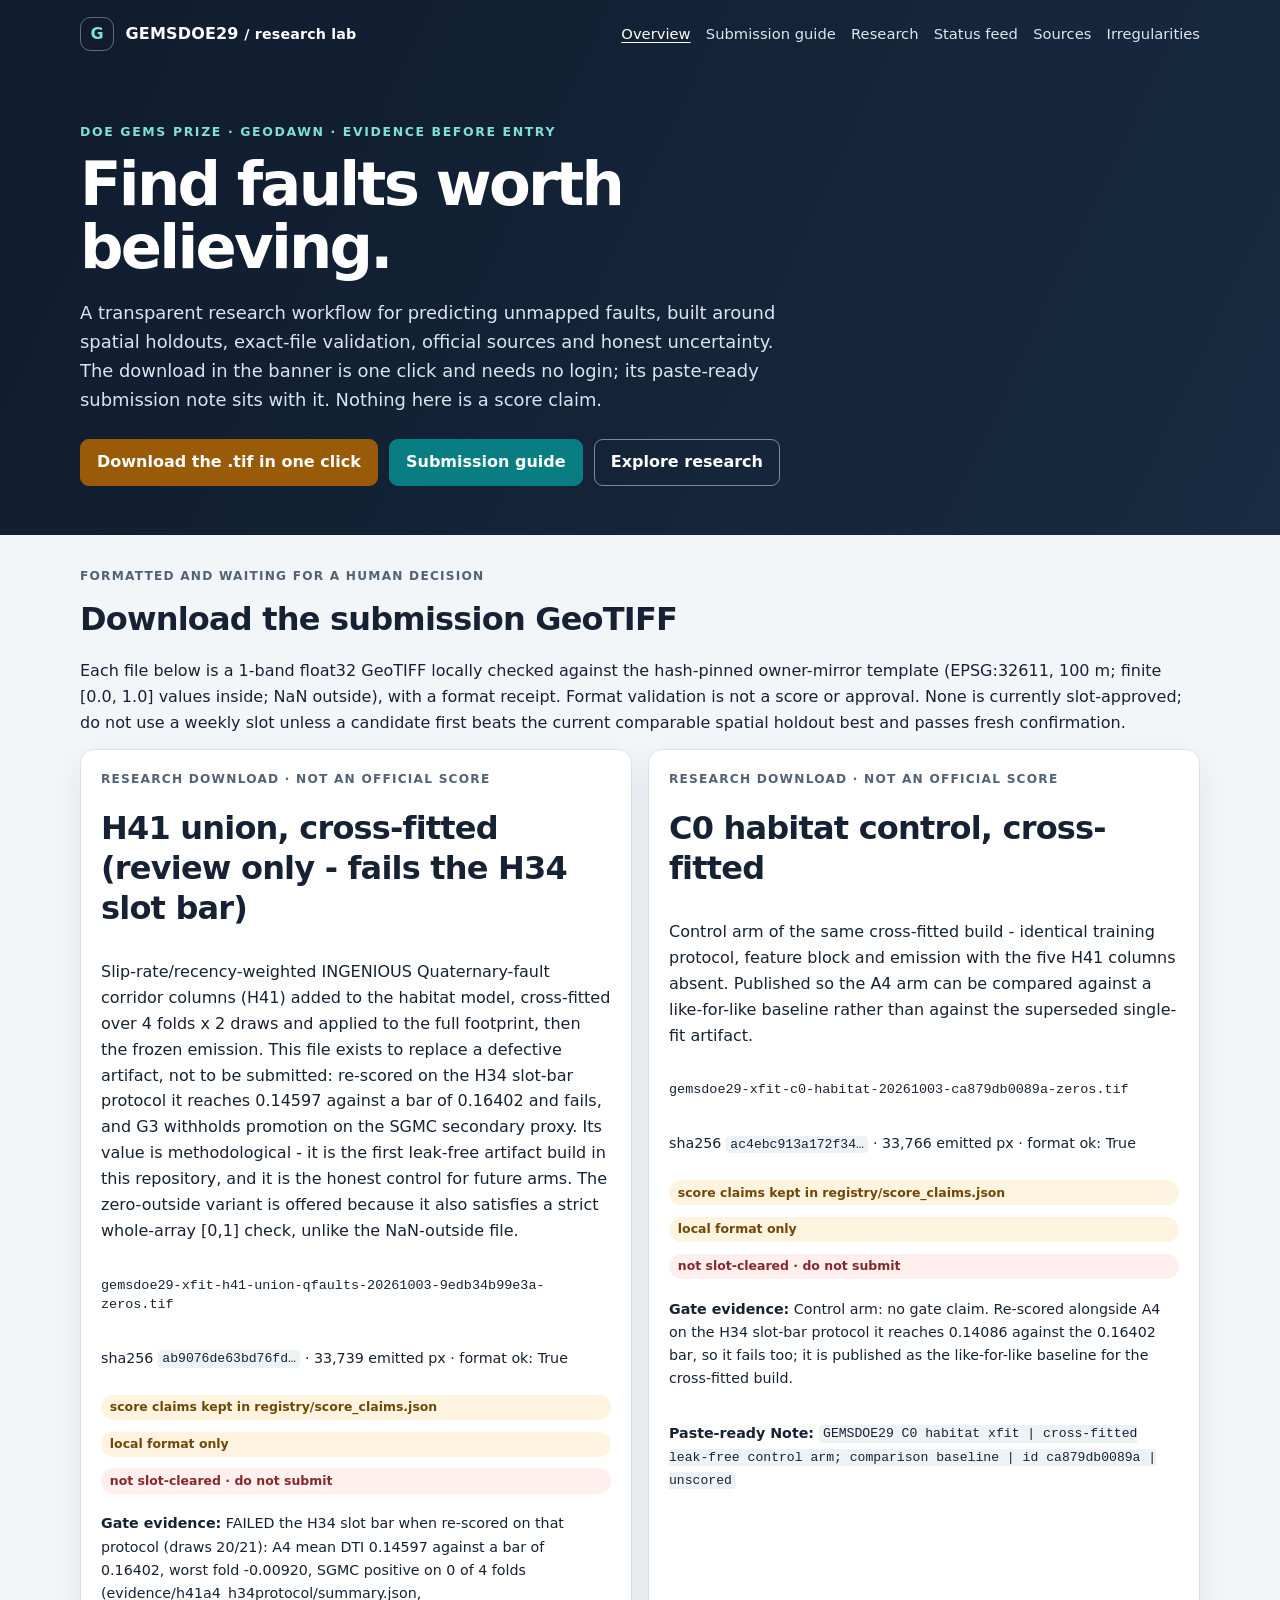
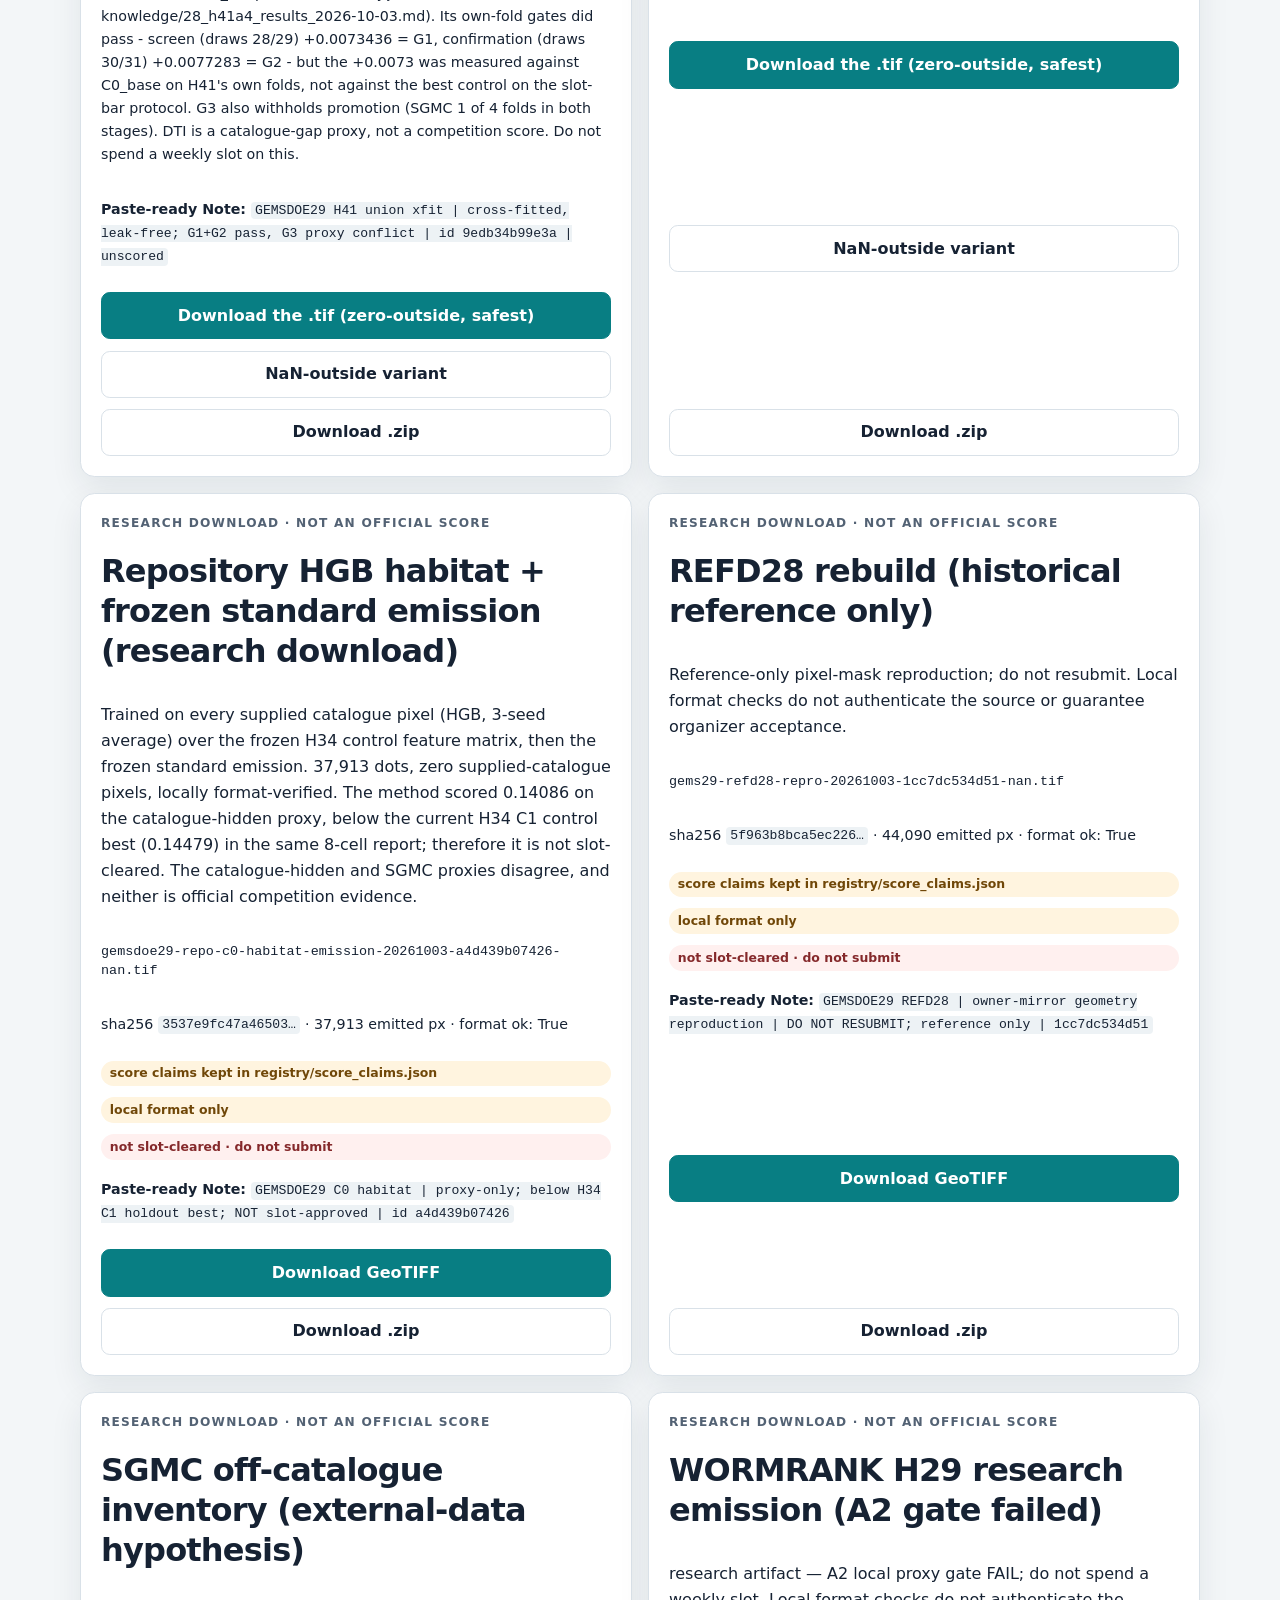
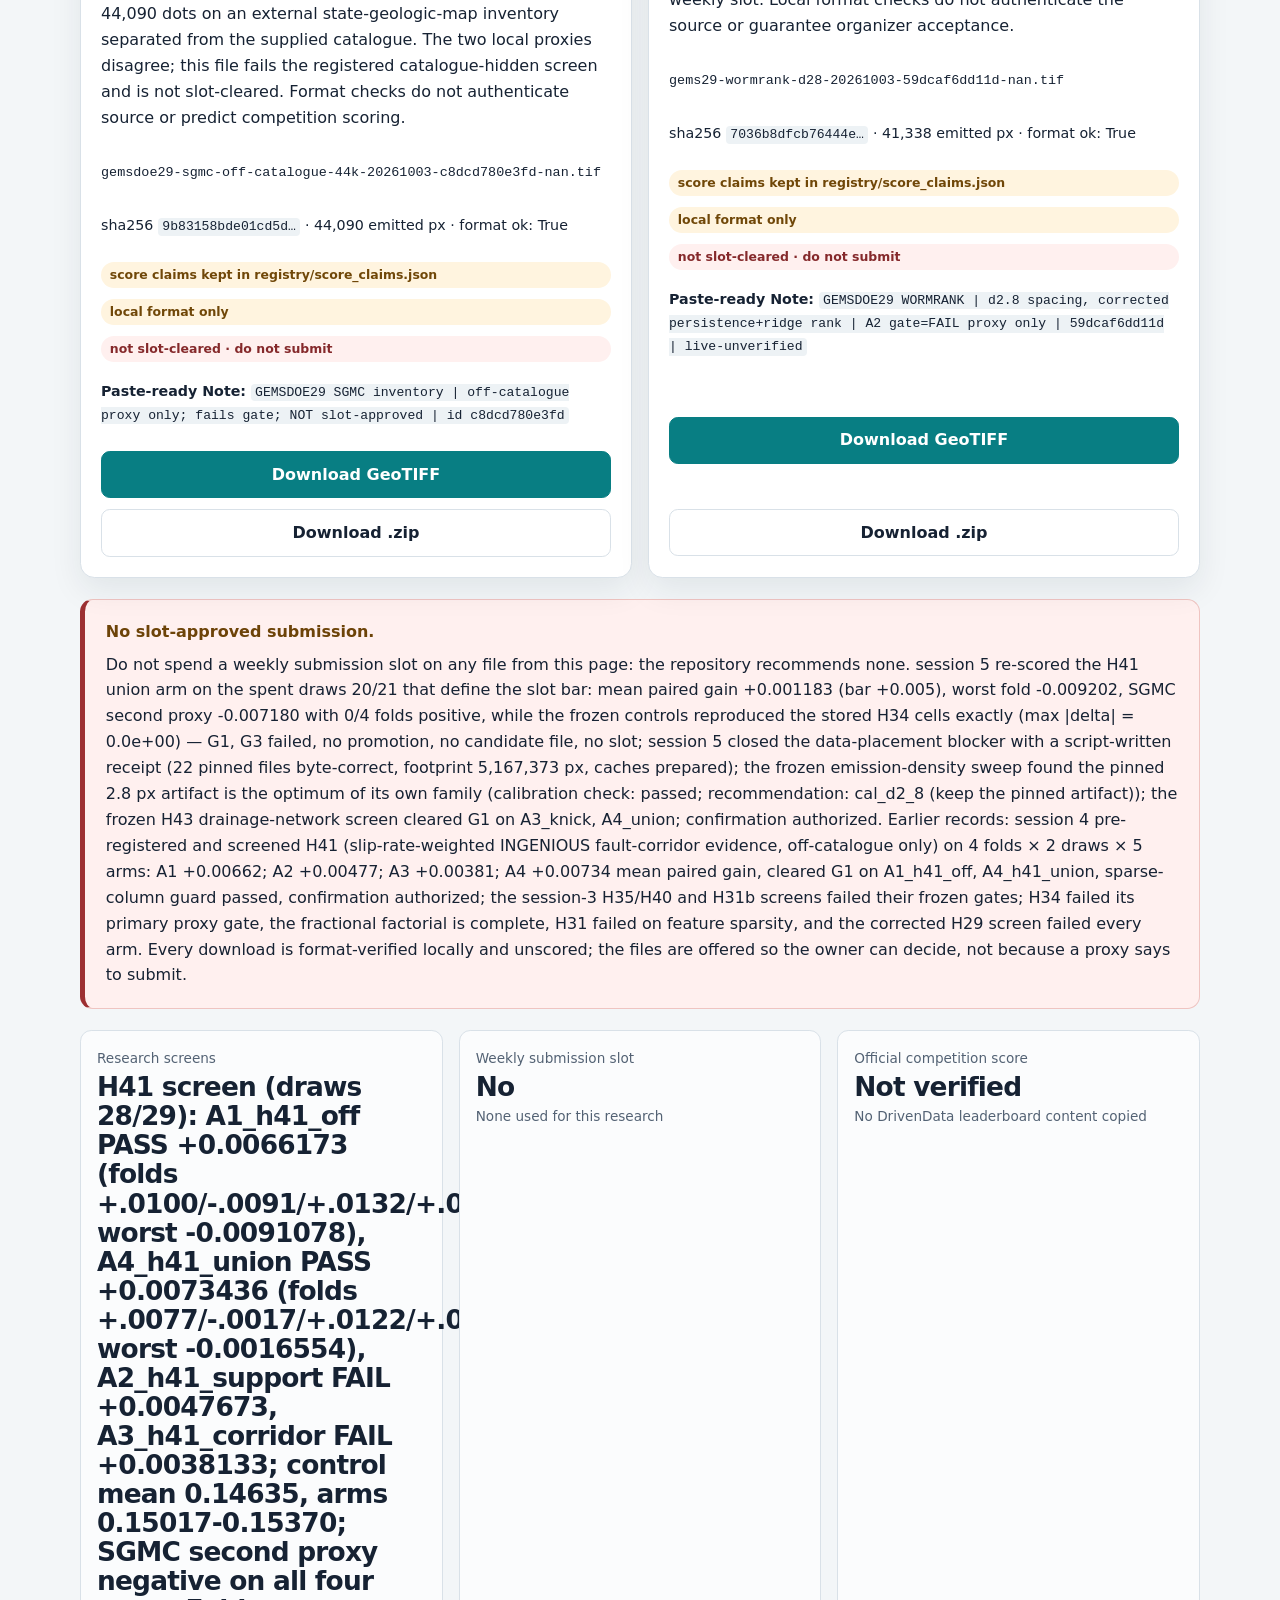
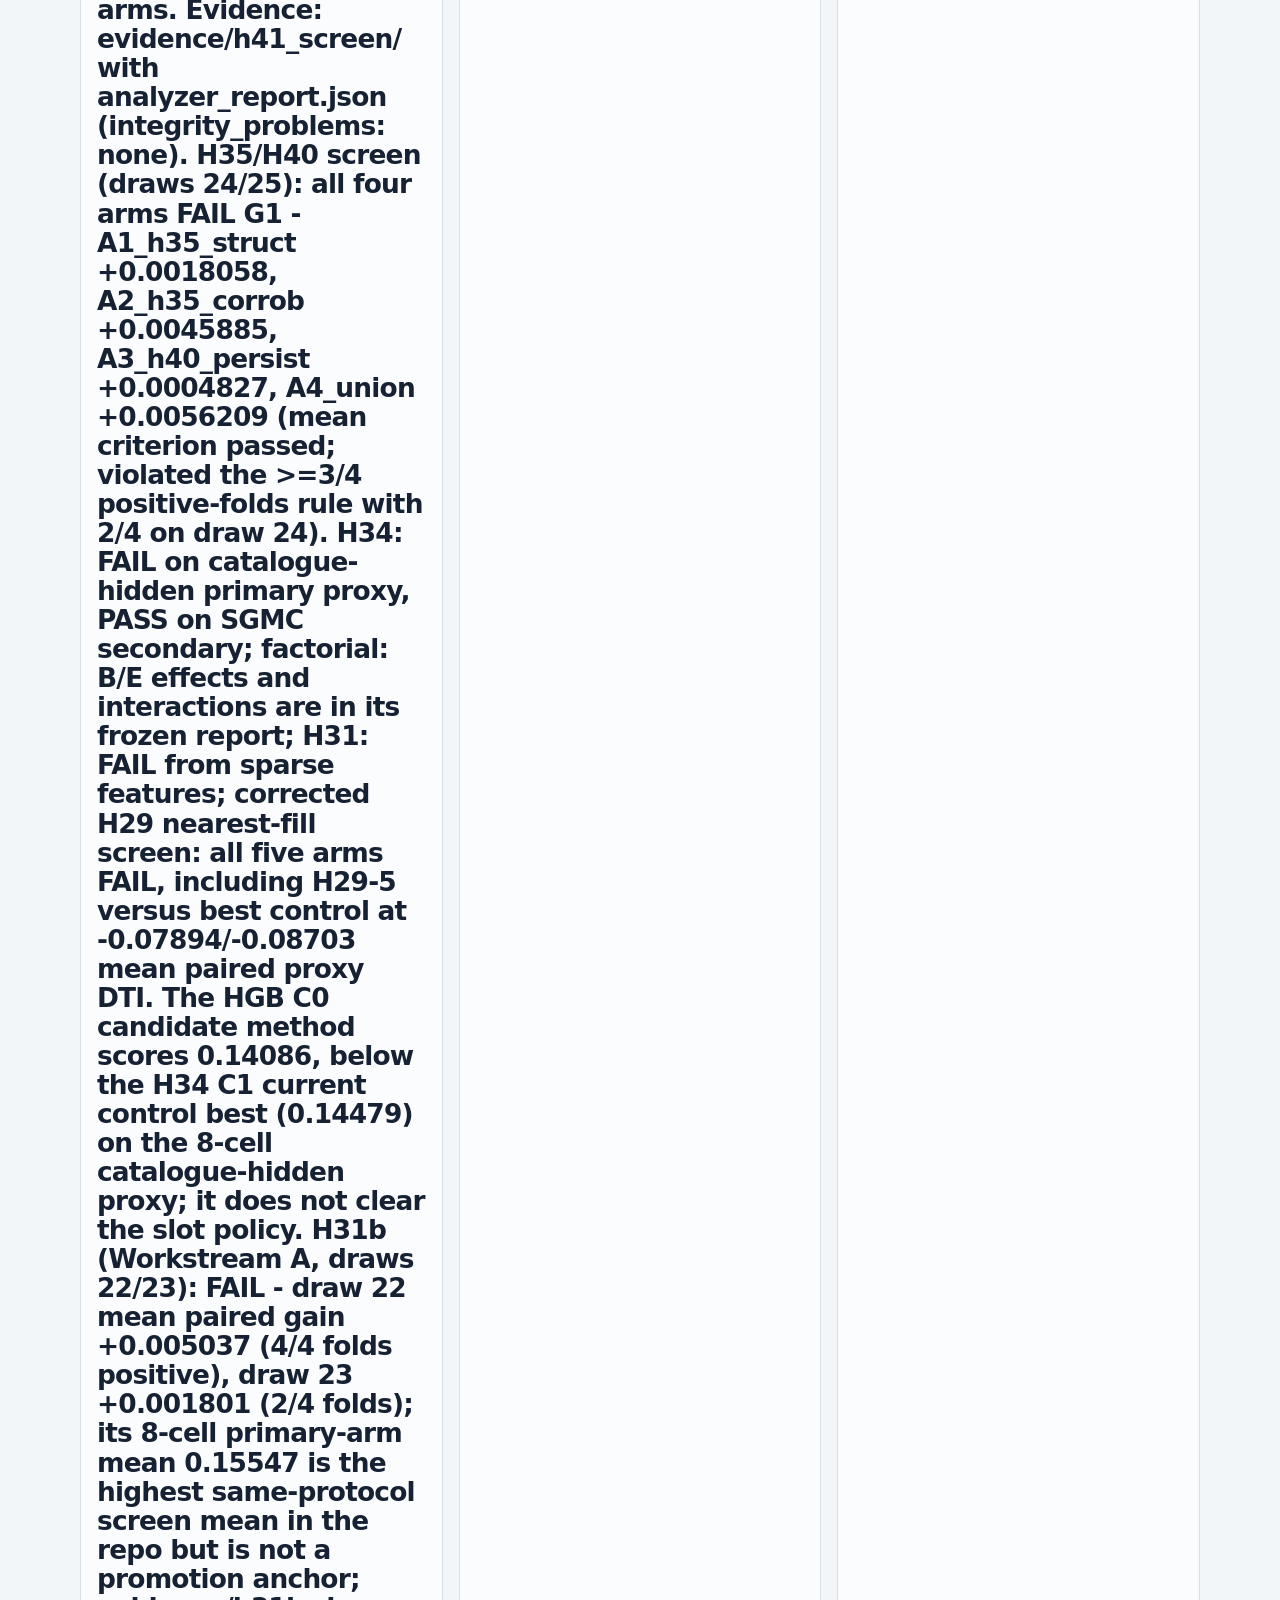
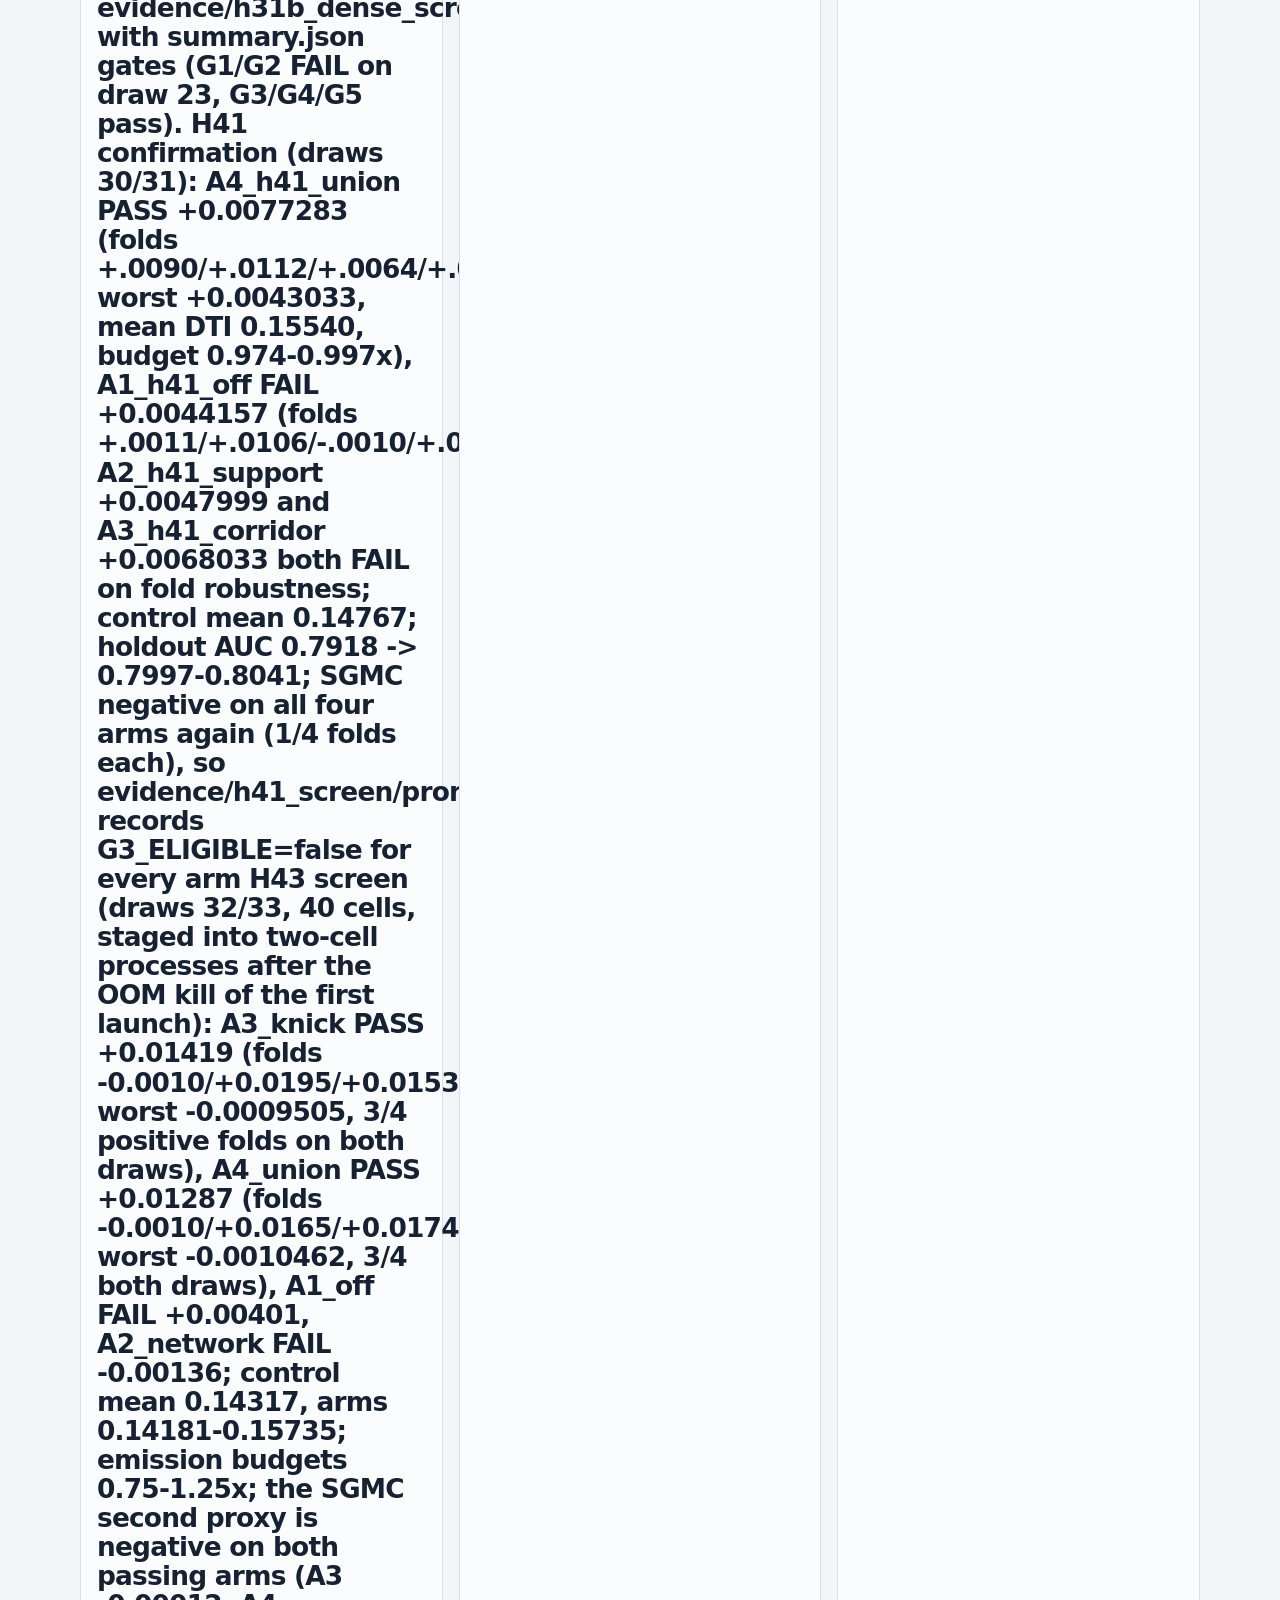
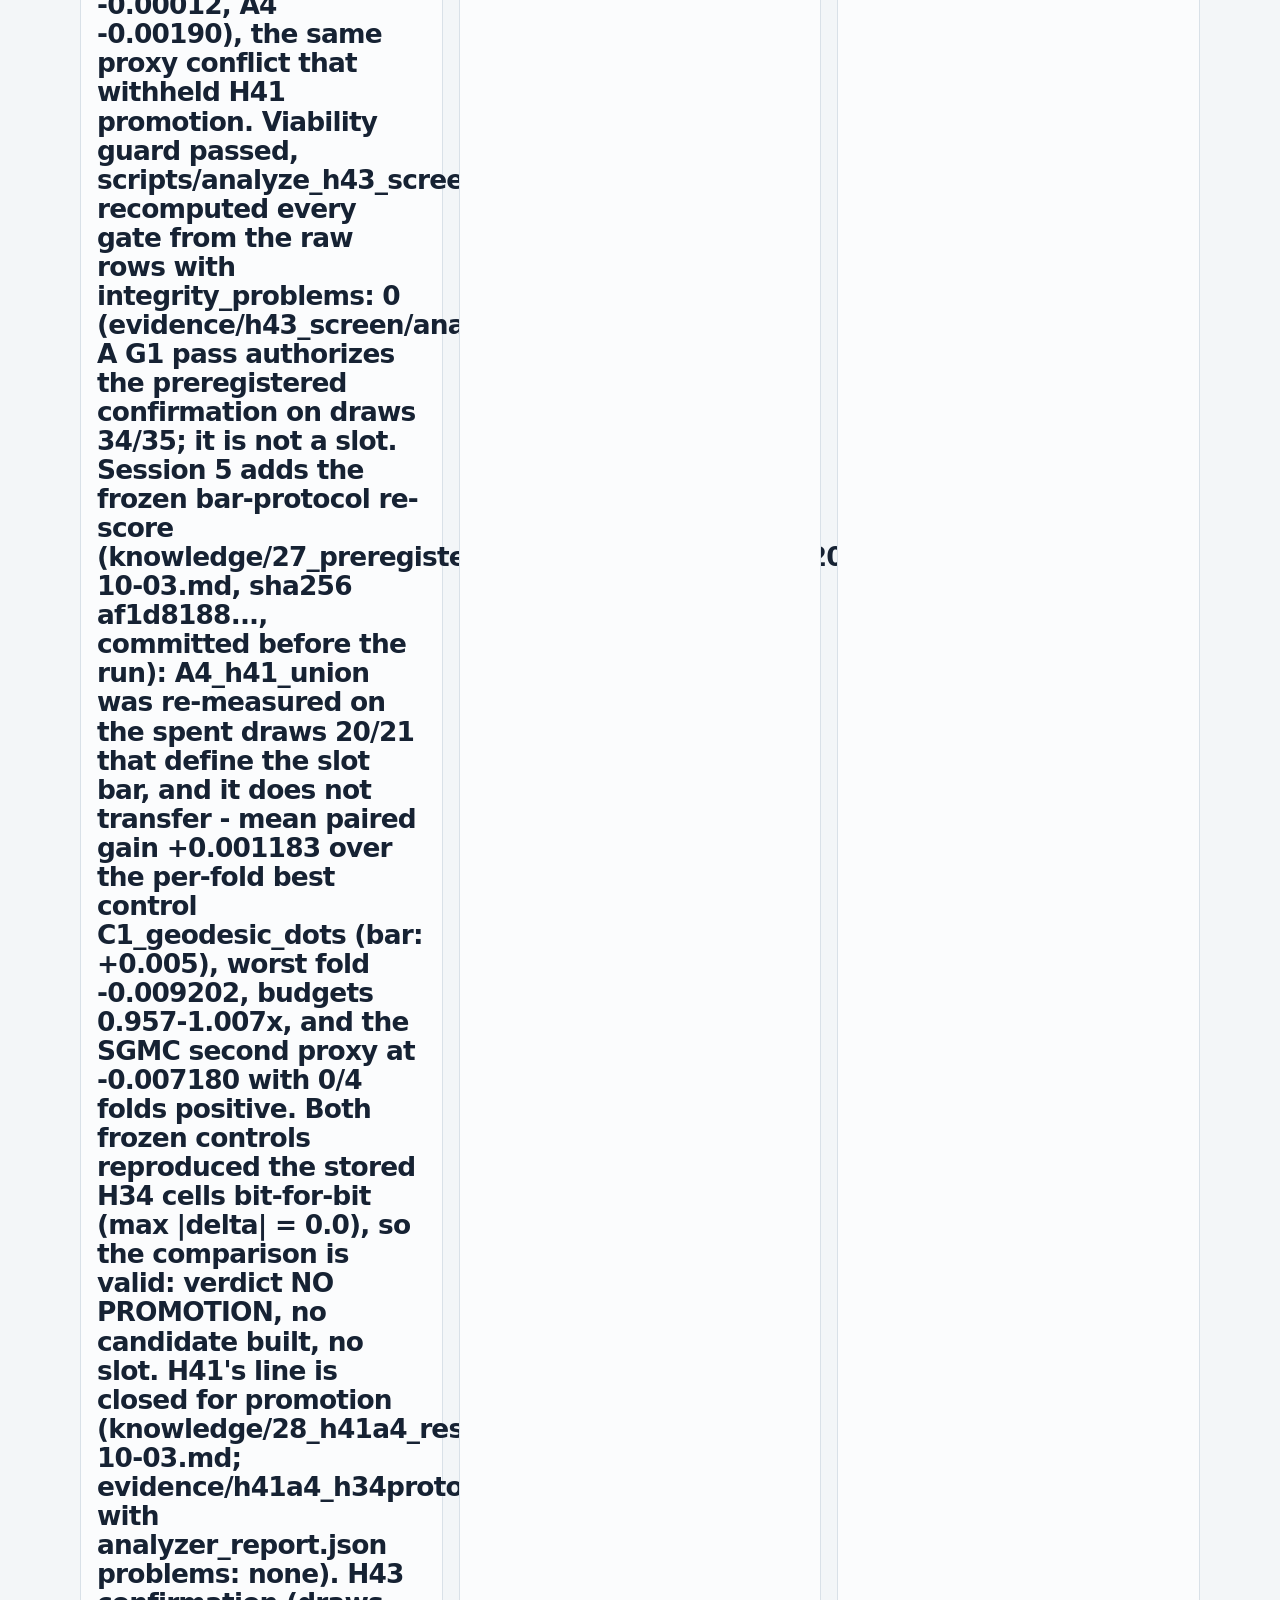
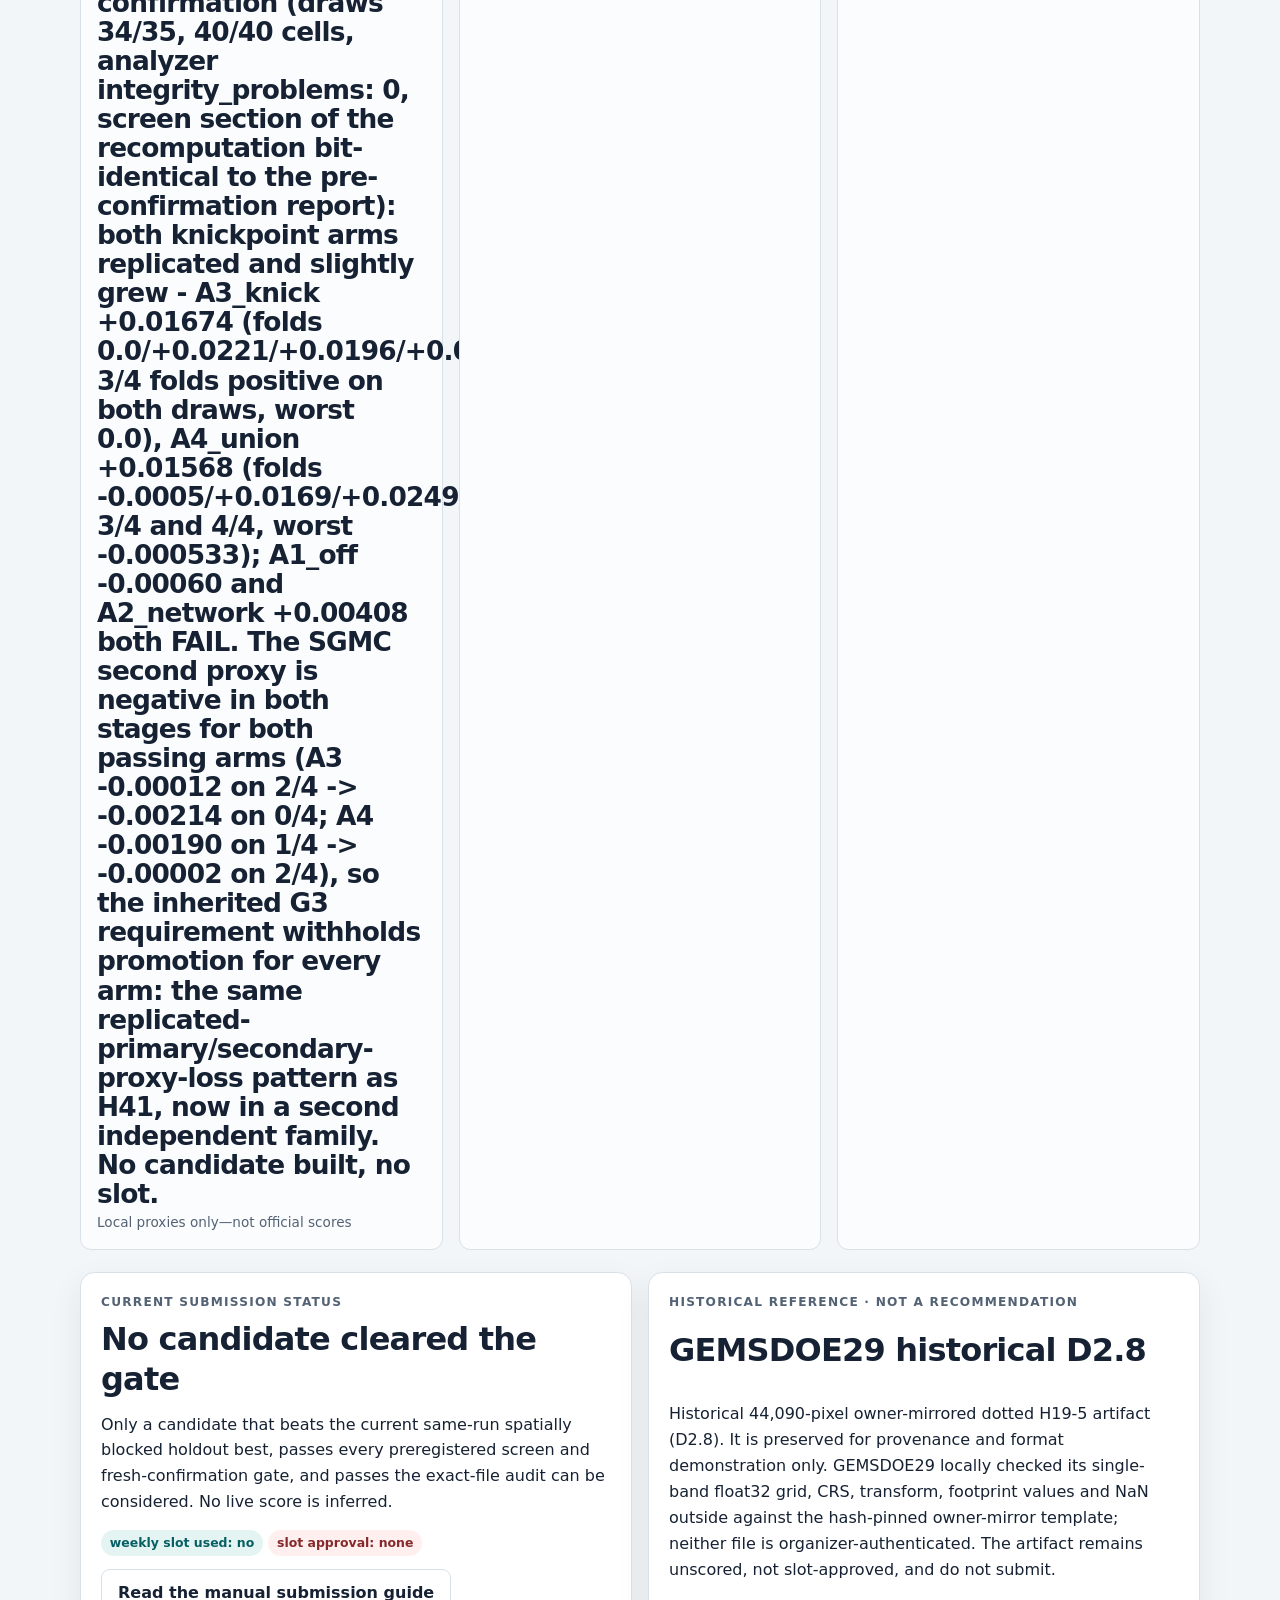
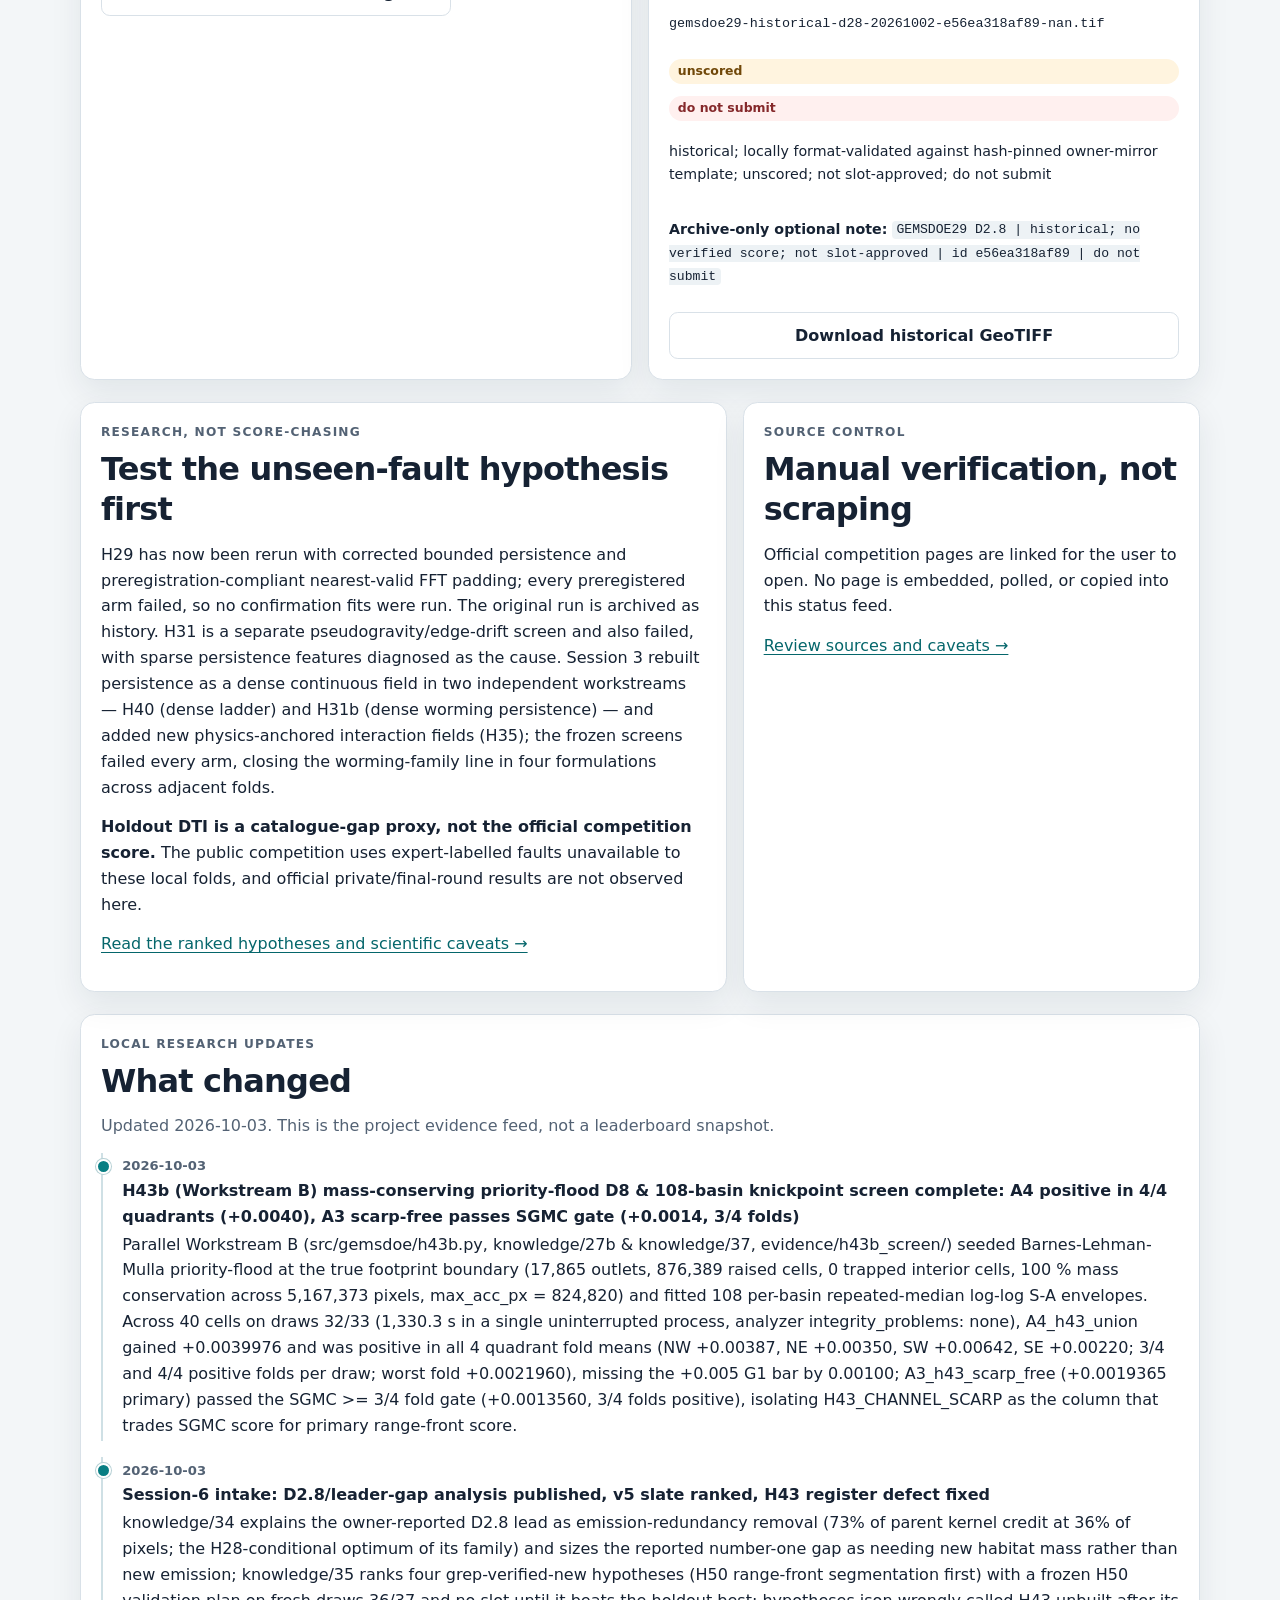
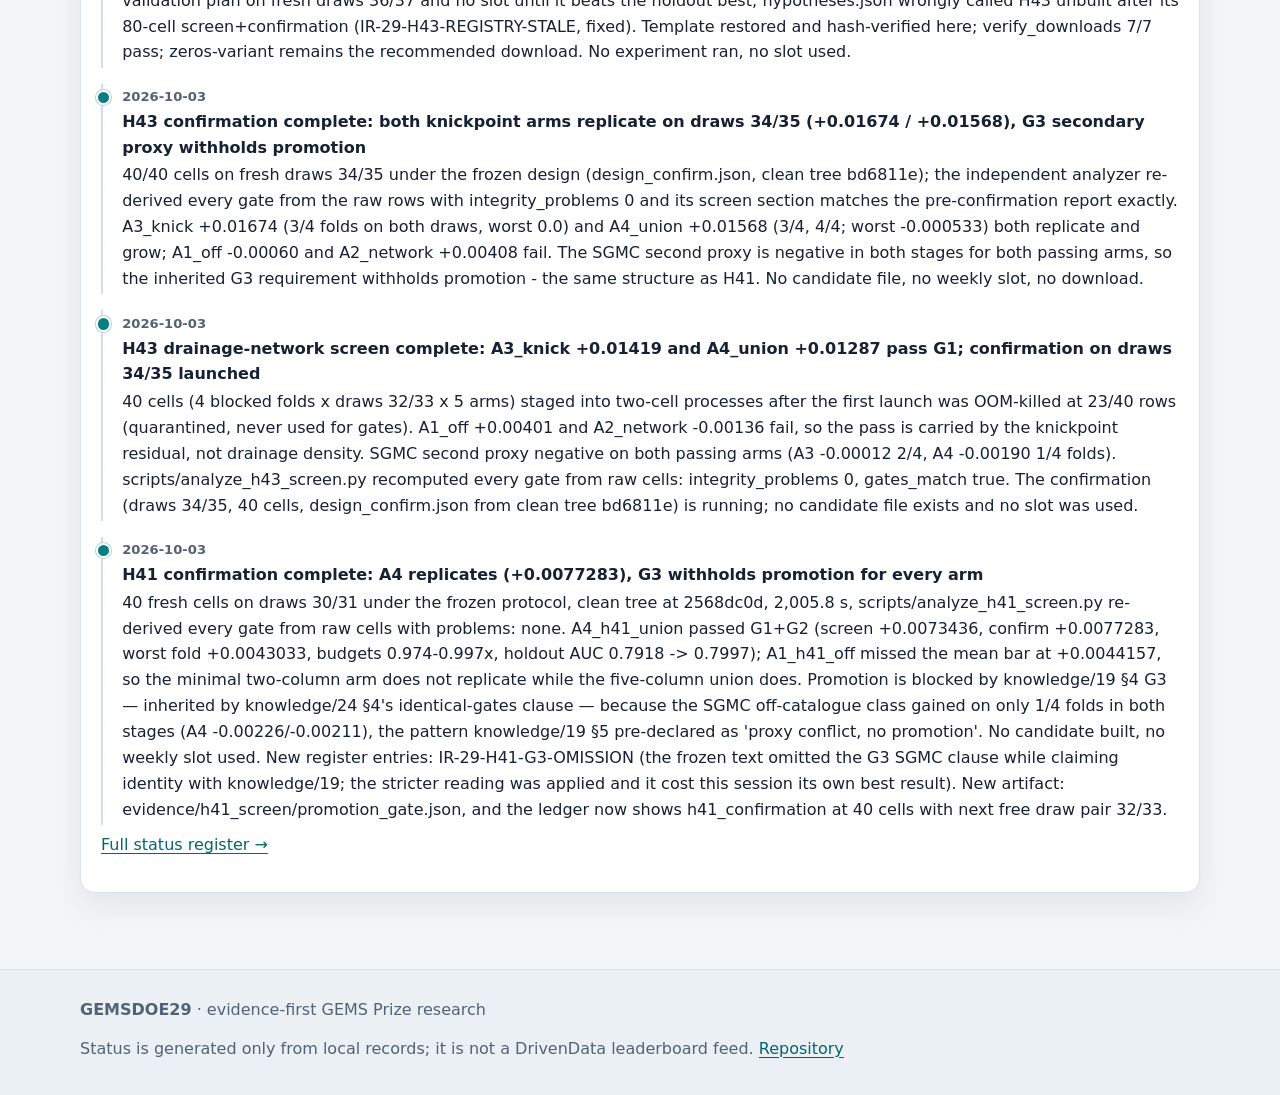
==== commit 8a68ec01: "Merge origin/main (PR #20) and reconcile Workstream-B H43b (knowledge/27b & 37, evidence/h43b_screen" ====
--- a/docs/index.html
+++ b/docs/index.html
@@ -1,2 +1,2 @@
 <!doctype html>
-<html lang="en"><head><meta charset="utf-8"><meta name="viewport" content="width=device-width, initial-scale=1"><meta name="description" content="Auditable, spatially validated research for the DOE GEMS Prize. No slot-approved submission is currently available."><title>Overview | GEMSDOE29</title><link rel="icon" href="assets/favicon.svg" type="image/svg+xml"><link rel="stylesheet" href="assets/site.css"></head><body><a class="skip-link" href="#main">Skip to content</a><header class="site-header"><div class="shell header-top"><a class="brand" href="index.html"><span class="brand-mark" aria-hidden="true">G</span><span>GEMSDOE29 <span class="small">/ research lab</span></span></a><nav aria-label="Primary"><a href="index.html" aria-current="page">Overview</a><a href="executive-summary.html">Submission guide</a><a href="research.html">Research</a><a href="status.html">Status feed</a><a href="sources.html">Sources</a><a href="irregularities.html">Irregularities</a></nav></div><div class="shell hero"><p class="eyebrow">DOE GEMS Prize · GeoDAWN · evidence before entry</p><h1>Find faults worth believing.</h1><p class="hero-copy">A transparent research workflow for predicting unmapped faults, built around spatial holdouts, exact-file validation, official sources and honest uncertainty. The download in the banner is one click and needs no login; its paste-ready submission note sits with it. Nothing here is a score claim.</p><div class="hero-actions"><a href="downloads/gemsdoe29-xfit-h41-union-qfaults-20261003-9edb34b99e3a-zeros.tif" class="button cta">Download the .tif in one click</a><a href="executive-summary.html" class="button">Submission guide</a><a href="research.html" class="button secondary">Explore research</a></div></div></header><main id="main"><div class="shell"><section aria-label="Candidate downloads"><p class="kicker">Formatted and waiting for a human decision</p><h2>Download the submission GeoTIFF</h2><p>Each file below is a 1-band float32 GeoTIFF locally checked against the hash-pinned owner-mirror template (EPSG:32611, 100 m; finite [0.0, 1.0] values inside; NaN outside), with a format receipt. Format validation is not a score or approval. None is currently slot-approved; do not use a weekly slot unless a candidate first beats the current comparable spatial holdout best and passes fresh confirmation.</p><section class="grid"><article class="card span-6 download-card"><p class="kicker">Research download · not an official score</p><h2>H41 union, cross-fitted (review only - fails the H34 slot bar)</h2><p>Slip-rate/recency-weighted INGENIOUS Quaternary-fault corridor columns (H41) added to the habitat model, cross-fitted over 4 folds x 2 draws and applied to the full footprint, then the frozen emission. This file exists to replace a defective artifact, not to be submitted: re-scored on the H34 slot-bar protocol it reaches 0.14597 against a bar of 0.16402 and fails, and G3 withholds promotion on the SGMC secondary proxy. Its value is methodological - it is the first leak-free artifact build in this repository, and it is the honest control for future arms. The zero-outside variant is offered because it also satisfies a strict whole-array [0,1] check, unlike the NaN-outside file.</p><p class="file-name">gemsdoe29-xfit-h41-union-qfaults-20261003-9edb34b99e3a-zeros.tif</p><p class="small">sha256 <code>ab9076de63bd76fd…</code> · 33,739 emitted px · format ok: True</p><span class="pill warning">score claims kept in registry/score_claims.json</span> <span class="pill warning">local format only</span> <span class="pill no">not slot-cleared · do not submit</span><p class="small"><strong>Gate evidence:</strong> FAILED the H34 slot bar when re-scored on that protocol (draws 20/21): A4 mean DTI 0.14597 against a bar of 0.16402, worst fold -0.00920, SGMC positive on 0 of 4 folds (evidence/h41a4_h34protocol/summary.json, knowledge/28_h41a4_results_2026-10-03.md). Its own-fold gates did pass - screen (draws 28/29) +0.0073436 = G1, confirmation (draws 30/31) +0.0077283 = G2 - but the +0.0073 was measured against C0_base on H41&#x27;s own folds, not against the best control on the slot-bar protocol. G3 also withholds promotion (SGMC 1 of 4 folds in both stages). DTI is a catalogue-gap proxy, not a competition score. Do not spend a weekly slot on this.</p><p class="small"><strong>Paste-ready Note:</strong> <code>GEMSDOE29 H41 union xfit | cross-fitted, leak-free; G1+G2 pass, G3 proxy conflict | id 9edb34b99e3a | unscored</code></p><a class="button" href="downloads/gemsdoe29-xfit-h41-union-qfaults-20261003-9edb34b99e3a-zeros.tif" download>Download the .tif (zero-outside, safest)</a> <a class="button light" href="downloads/gemsdoe29-xfit-h41-union-qfaults-20261003-9edb34b99e3a-nan.tif" download>NaN-outside variant</a> <a class="button light" href="downloads/gemsdoe29-xfit-h41-union-qfaults-20261003-9edb34b99e3a-zeros.zip" download>Download .zip</a></article><article class="card span-6 download-card"><p class="kicker">Research download · not an official score</p><h2>C0 habitat control, cross-fitted</h2><p>Control arm of the same cross-fitted build - identical training protocol, feature block and emission with the five H41 columns absent. Published so the A4 arm can be compared against a like-for-like baseline rather than against the superseded single-fit artifact.</p><p class="file-name">gemsdoe29-xfit-c0-habitat-20261003-ca879db0089a-zeros.tif</p><p class="small">sha256 <code>ac4ebc913a172f34…</code> · 33,766 emitted px · format ok: True</p><span class="pill warning">score claims kept in registry/score_claims.json</span> <span class="pill warning">local format only</span> <span class="pill no">not slot-cleared · do not submit</span><p class="small"><strong>Gate evidence:</strong> Control arm: no gate claim. Re-scored alongside A4 on the H34 slot-bar protocol it reaches 0.14086 against the 0.16402 bar, so it fails too; it is published as the like-for-like baseline for the cross-fitted build.</p><p class="small"><strong>Paste-ready Note:</strong> <code>GEMSDOE29 C0 habitat xfit | cross-fitted leak-free control arm; comparison baseline | id ca879db0089a | unscored</code></p><a class="button" href="downloads/gemsdoe29-xfit-c0-habitat-20261003-ca879db0089a-zeros.tif" download>Download the .tif (zero-outside, safest)</a> <a class="button light" href="downloads/gemsdoe29-xfit-c0-habitat-20261003-ca879db0089a-nan.tif" download>NaN-outside variant</a> <a class="button light" href="downloads/gemsdoe29-xfit-c0-habitat-20261003-ca879db0089a-zeros.zip" download>Download .zip</a></article><article class="card span-6 download-card"><p class="kicker">Research download · not an official score</p><h2>Repository HGB habitat + frozen standard emission (research download)</h2><p>Trained on every supplied catalogue pixel (HGB, 3-seed average) over the frozen H34 control feature matrix, then the frozen standard emission. 37,913 dots, zero supplied-catalogue pixels, locally format-verified. The method scored 0.14086 on the catalogue-hidden proxy, below the current H34 C1 control best (0.14479) in the same 8-cell report; therefore it is not slot-cleared. The catalogue-hidden and SGMC proxies disagree, and neither is official competition evidence.</p><p class="file-name">gemsdoe29-repo-c0-habitat-emission-20261003-a4d439b07426-nan.tif</p><p class="small">sha256 <code>3537e9fc47a46503…</code> · 37,913 emitted px · format ok: True</p><span class="pill warning">score claims kept in registry/score_claims.json</span> <span class="pill warning">local format only</span> <span class="pill no">not slot-cleared · do not submit</span><p class="small"><strong>Paste-ready Note:</strong> <code>GEMSDOE29 C0 habitat | proxy-only; below H34 C1 holdout best; NOT slot-approved | id a4d439b07426</code></p><a class="button" href="downloads/gemsdoe29-repo-c0-habitat-emission-20261003-a4d439b07426-nan.tif" download>Download GeoTIFF</a> <a class="button light" href="downloads/gemsdoe29-repo-c0-habitat-emission-20261003-a4d439b07426-nan.zip" download>Download .zip</a></article><article class="card span-6 download-card"><p class="kicker">Research download · not an official score</p><h2>REFD28 rebuild (historical reference only)</h2><p>Reference-only pixel-mask reproduction; do not resubmit. Local format checks do not authenticate the source or guarantee organizer acceptance.</p><p class="file-name">gems29-refd28-repro-20261003-1cc7dc534d51-nan.tif</p><p class="small">sha256 <code>5f963b8bca5ec226…</code> · 44,090 emitted px · format ok: True</p><span class="pill warning">score claims kept in registry/score_claims.json</span> <span class="pill warning">local format only</span> <span class="pill no">not slot-cleared · do not submit</span><p class="small"><strong>Paste-ready Note:</strong> <code>GEMSDOE29 REFD28 | owner-mirror geometry reproduction | DO NOT RESUBMIT; reference only | 1cc7dc534d51</code></p><a class="button" href="downloads/gems29-refd28-repro-20261003-1cc7dc534d51-nan.tif" download>Download GeoTIFF</a> <a class="button light" href="downloads/gems29-refd28-repro-20261003-1cc7dc534d51-nan.zip" download>Download .zip</a></article><article class="card span-6 download-card"><p class="kicker">Research download · not an official score</p><h2>SGMC off-catalogue inventory (external-data hypothesis)</h2><p>44,090 dots on an external state-geologic-map inventory separated from the supplied catalogue. The two local proxies disagree; this file fails the registered catalogue-hidden screen and is not slot-cleared. Format checks do not authenticate source or predict competition scoring.</p><p class="file-name">gemsdoe29-sgmc-off-catalogue-44k-20261003-c8dcd780e3fd-nan.tif</p><p class="small">sha256 <code>9b83158bde01cd5d…</code> · 44,090 emitted px · format ok: True</p><span class="pill warning">score claims kept in registry/score_claims.json</span> <span class="pill warning">local format only</span> <span class="pill no">not slot-cleared · do not submit</span><p class="small"><strong>Paste-ready Note:</strong> <code>GEMSDOE29 SGMC inventory | off-catalogue proxy only; fails gate; NOT slot-approved | id c8dcd780e3fd</code></p><a class="button" href="downloads/gemsdoe29-sgmc-off-catalogue-44k-20261003-c8dcd780e3fd-nan.tif" download>Download GeoTIFF</a> <a class="button light" href="downloads/gemsdoe29-sgmc-off-catalogue-44k-20261003-c8dcd780e3fd-nan.zip" download>Download .zip</a></article><article class="card span-6 download-card"><p class="kicker">Research download · not an official score</p><h2>WORMRANK H29 research emission (A2 gate failed)</h2><p>research artifact — A2 local proxy gate FAIL; do not spend a weekly slot. Local format checks do not authenticate the source or guarantee organizer acceptance.</p><p class="file-name">gems29-wormrank-d28-20261003-59dcaf6dd11d-nan.tif</p><p class="small">sha256 <code>7036b8dfcb76444e…</code> · 41,338 emitted px · format ok: True</p><span class="pill warning">score claims kept in registry/score_claims.json</span> <span class="pill warning">local format only</span> <span class="pill no">not slot-cleared · do not submit</span><p class="small"><strong>Paste-ready Note:</strong> <code>GEMSDOE29 WORMRANK | d2.8 spacing, corrected persistence+ridge rank | A2 gate=FAIL proxy only | 59dcaf6dd11d | live-unverified</code></p><a class="button" href="downloads/gems29-wormrank-d28-20261003-59dcaf6dd11d-nan.tif" download>Download GeoTIFF</a> <a class="button light" href="downloads/gems29-wormrank-d28-20261003-59dcaf6dd11d-nan.zip" download>Download .zip</a></article></section></section><section class="status-banner danger"><strong>No slot-approved submission.</strong><p>Do not spend a weekly submission slot on any file from this page: the repository recommends none. session 5 re-scored the H41 union arm on the spent draws 20/21 that define the slot bar: mean paired gain +0.001183 (bar +0.005), worst fold -0.009202, SGMC second proxy -0.007180 with 0/4 folds positive, while the frozen controls reproduced the stored H34 cells exactly (max |delta| = 0.0e+00) — G1, G3 failed, no promotion, no candidate file, no slot; session 5 closed the data-placement blocker with a script-written receipt (22 pinned files byte-correct, footprint 5,167,373 px, caches prepared); the frozen emission-density sweep found the pinned 2.8 px artifact is the optimum of its own family (calibration check: passed; recommendation: cal_d2_8 (keep the pinned artifact)); the frozen H43 drainage-network screen cleared G1 on A3_knick, A4_union; confirmation authorized. Earlier records: session 4 pre-registered and screened H41 (slip-rate-weighted INGENIOUS fault-corridor evidence, off-catalogue only) on 4 folds × 2 draws × 5 arms: A1 +0.00662; A2 +0.00477; A3 +0.00381; A4 +0.00734 mean paired gain, cleared G1 on A1_h41_off, A4_h41_union, sparse-column guard passed, confirmation authorized; the session-3 H35/H40 and H31b screens failed their frozen gates; H34 failed its primary proxy gate, the fractional factorial is complete, H31 failed on feature sparsity, and the corrected H29 screen failed every arm. Every download is format-verified locally and unscored; the files are offered so the owner can decide, not because a proxy says to submit.</p></section><section class="grid" aria-label="Research status metrics"><div class="metric span-4"><span class="label">Research screens</span><span class="value">H41 screen (draws 28/29): A1_h41_off PASS +0.0066173 (folds +.0100/-.0091/+.0132/+.0124, worst -0.0091078), A4_h41_union PASS +0.0073436 (folds +.0077/-.0017/+.0122/+.0111, worst -0.0016554), A2_h41_support FAIL +0.0047673, A3_h41_corridor FAIL +0.0038133; control mean 0.14635, arms 0.15017-0.15370; SGMC second proxy negative on all four arms. Evidence: evidence/h41_screen/ with analyzer_report.json (integrity_problems: none). H35/H40 screen (draws 24/25): all four arms FAIL G1 - A1_h35_struct +0.0018058, A2_h35_corrob +0.0045885, A3_h40_persist +0.0004827, A4_union +0.0056209 (mean criterion passed; violated the &gt;=3/4 positive-folds rule with 2/4 on draw 24). H34: FAIL on catalogue-hidden primary proxy, PASS on SGMC secondary; factorial: B/E effects and interactions are in its frozen report; H31: FAIL from sparse features; corrected H29 nearest-fill screen: all five arms FAIL, including H29-5 versus best control at -0.07894/-0.08703 mean paired proxy DTI. The HGB C0 candidate method scores 0.14086, below the H34 C1 current control best (0.14479) on the 8-cell catalogue-hidden proxy; it does not clear the slot policy. H31b (Workstream A, draws 22/23): FAIL - draw 22 mean paired gain +0.005037 (4/4 folds positive), draw 23 +0.001801 (2/4 folds); its 8-cell primary-arm mean 0.15547 is the highest same-protocol screen mean in the repo but is not a promotion anchor; evidence/h31b_dense_screen/ with summary.json gates (G1/G2 FAIL on draw 23, G3/G4/G5 pass). H41 confirmation (draws 30/31): A4_h41_union PASS +0.0077283 (folds +.0090/+.0112/+.0064/+.0043, worst +0.0043033, mean DTI 0.15540, budget 0.974-0.997x), A1_h41_off FAIL +0.0044157 (folds +.0011/+.0106/-.0010/+.0069), A2_h41_support +0.0047999 and A3_h41_corridor +0.0068033 both FAIL on fold robustness; control mean 0.14767; holdout AUC 0.7918 -&gt; 0.7997-0.8041; SGMC negative on all four arms again (1/4 folds each), so evidence/h41_screen/promotion_gate.json records G3_ELIGIBLE=false for every arm H43 screen (draws 32/33, 40 cells, staged into two-cell processes after the OOM kill of the first launch): A3_knick PASS +0.01419 (folds -0.0010/+0.0195/+0.0153/+0.0229, worst -0.0009505, 3/4 positive folds on both draws), A4_union PASS +0.01287 (folds -0.0010/+0.0165/+0.0174/+0.0187, worst -0.0010462, 3/4 both draws), A1_off FAIL +0.00401, A2_network FAIL -0.00136; control mean 0.14317, arms 0.14181-0.15735; emission budgets 0.75-1.25x; the SGMC second proxy is negative on both passing arms (A3 -0.00012, A4 -0.00190), the same proxy conflict that withheld H41 promotion. Viability guard passed, scripts/analyze_h43_screen.py recomputed every gate from the raw rows with integrity_problems: 0 (evidence/h43_screen/analyzer_report.json). A G1 pass authorizes the preregistered confirmation on draws 34/35; it is not a slot. Session 5 adds the frozen bar-protocol re-score (knowledge/27_preregistered_h41a4_h34protocol_2026-10-03.md, sha256 af1d8188..., committed before the run): A4_h41_union was re-measured on the spent draws 20/21 that define the slot bar, and it does not transfer - mean paired gain +0.001183 over the per-fold best control C1_geodesic_dots (bar: +0.005), worst fold -0.009202, budgets 0.957-1.007x, and the SGMC second proxy at -0.007180 with 0/4 folds positive. Both frozen controls reproduced the stored H34 cells bit-for-bit (max |delta| = 0.0), so the comparison is valid: verdict NO PROMOTION, no candidate built, no slot. H41&#x27;s line is closed for promotion (knowledge/28_h41a4_results_2026-10-03.md; evidence/h41a4_h34protocol/ with analyzer_report.json problems: none). H43 confirmation (draws 34/35, 40/40 cells, analyzer integrity_problems: 0, screen section of the recomputation bit-identical to the pre-confirmation report): both knickpoint arms replicated and slightly grew - A3_knick +0.01674 (folds 0.0/+0.0221/+0.0196/+0.0252, 3/4 folds positive on both draws, worst 0.0), A4_union +0.01568 (folds -0.0005/+0.0169/+0.0249/+0.0215, 3/4 and 4/4, worst -0.000533); A1_off -0.00060 and A2_network +0.00408 both FAIL. The SGMC second proxy is negative in both stages for both passing arms (A3 -0.00012 on 2/4 -&gt; -0.00214 on 0/4; A4 -0.00190 on 1/4 -&gt; -0.00002 on 2/4), so the inherited G3 requirement withholds promotion for every arm: the same replicated-primary/secondary-proxy-loss pattern as H41, now in a second independent family. No candidate built, no slot. H43b (Workstream B, draws 32/33, 40 cells in a single uninterrupted process, src/gemsdoe/h43b.py, knowledge/27b &amp; knowledge/34, evidence/h43b_screen/ with analyzer_report.json integrity_problems: none): footprint-boundary priority-flood D8 (0 trapped interior cells, 100 % mass conservation across 5,167,373 pixels, max_acc_px = 824,820) + 108-basin repeated-median fit failed G1 on all four arms (A4_h43_union +0.0039976, positive in all 4 quadrant fold means +.0039/+.0035/+.0064/+.0022, 3/4 and 4/4 positive folds, worst fold +0.0021960, below the +0.005 mean bar; A3_h43_scarp_free +0.0019365 primary and +0.0013560 SGMC with 3/4 folds positive, passing the SGMC gate; A2_h43_omega_area +0.0018808; A1_h43_off_front -0.0011044), isolating H43_CHANNEL_SCARP as the column that trades SGMC score for primary range-front score.</span><span class="label">Local proxies only—not official scores</span></div><div class="metric span-4"><span class="label">Weekly submission slot</span><span class="value">No</span><span class="label">None used for this research</span></div><div class="metric span-4"><span class="label">Official competition score</span><span class="value">Not verified</span><span class="label">No DrivenData leaderboard content copied</span></div></section><section class="grid" aria-label="Submission artifacts"><article class="card span-6"><p class="kicker">Current submission status</p><h2>No candidate cleared the gate</h2><p>Only a candidate that beats the current same-run spatially blocked holdout best, passes every preregistered screen and fresh-confirmation gate, and passes the exact-file audit can be considered. No live score is inferred.</p><p><span class="pill yes">weekly slot used: no</span> <span class="pill no">slot approval: none</span></p><a class="button light" href="executive-summary.html">Read the manual submission guide</a></article><article class="card span-6 download-card"><p class="kicker">Historical reference · not a recommendation</p><h2>GEMSDOE29 historical D2.8</h2><p>Historical 44,090-pixel owner-mirrored dotted H19-5 artifact (D2.8). It is preserved for provenance and format demonstration only. GEMSDOE29 locally checked its single-band float32 grid, CRS, transform, footprint values and NaN outside against the hash-pinned owner-mirror template; neither file is organizer-authenticated. The artifact remains unscored, not slot-approved, and do not submit.</p><p class="file-name">gemsdoe29-historical-d28-20261002-e56ea318af89-nan.tif</p><span class="pill warning">unscored</span> <span class="pill no">do not submit</span><p class="small">historical; locally format-validated against hash-pinned owner-mirror template; unscored; not slot-approved; do not submit</p><p class="small"><strong>Archive-only optional note:</strong> <code>GEMSDOE29 D2.8 | historical; no verified score; not slot-approved | id e56ea318af89 | do not submit</code></p><a class="button light" href="downloads/gemsdoe29-historical-d28-20261002-e56ea318af89-nan.tif" download>Download historical GeoTIFF</a></article></section><section class="grid"><article class="card span-7"><p class="kicker">Research, not score-chasing</p><h2>Test the unseen-fault hypothesis first</h2><p>H29 has now been rerun with corrected bounded persistence and preregistration-compliant nearest-valid FFT padding; every preregistered arm failed, so no confirmation fits were run. The original run is archived as history. H31 is a separate pseudogravity/edge-drift screen and also failed, with sparse persistence features diagnosed as the cause. Session 3 rebuilt persistence as a dense continuous field in two independent workstreams — H40 (dense ladder) and H31b (dense worming persistence) — and added new physics-anchored interaction fields (H35); the frozen screens failed every arm, closing the worming-family line in four formulations across adjacent folds.</p><p><strong>Holdout DTI is a catalogue-gap proxy, not the official competition score.</strong> The public competition uses expert-labelled faults unavailable to these local folds, and official private/final-round results are not observed here.</p><p><a href="research.html">Read the ranked hypotheses and scientific caveats →</a></p></article><article class="card span-5"><p class="kicker">Source control</p><h2>Manual verification, not scraping</h2><p>Official competition pages are linked for the user to open. No page is embedded, polled, or copied into this status feed.</p><p><a href="sources.html">Review sources and caveats →</a></p></article></section><section class="card"><p class="kicker">Local research updates</p><h2>What changed</h2><p class="muted">Updated 2026-10-03. This is the project evidence feed, not a leaderboard snapshot.</p><ol class="timeline"><li><time>2026-10-03</time><strong>H43b (Workstream B) mass-conserving priority-flood D8 &amp; 108-basin knickpoint screen complete: A4 positive in 4/4 quadrants (+0.0040), A3 scarp-free passes SGMC gate (+0.0014, 3/4 folds)</strong><span>Parallel Workstream B (src/gemsdoe/h43b.py, knowledge/27b &amp; knowledge/34, evidence/h43b_screen/) seeded Barnes-Lehman-Mulla priority-flood at the true footprint boundary (17,865 outlets, 876,389 raised cells, 0 trapped interior cells, 100 % mass conservation across 5,167,373 pixels, max_acc_px = 824,820) and fitted 108 per-basin repeated-median log-log S-A envelopes. Across 40 cells on draws 32/33 (1,330.3 s in a single uninterrupted process, analyzer integrity_problems: none), A4_h43_union gained +0.0039976 and was positive in all 4 quadrant fold means (NW +0.00387, NE +0.00350, SW +0.00642, SE +0.00220; 3/4 and 4/4 positive folds per draw; worst fold +0.0021960), missing the +0.005 G1 bar by 0.00100; A3_h43_scarp_free (+0.0019365 primary) passed the SGMC &gt;= 3/4 fold gate (+0.0013560, 3/4 folds positive), isolating H43_CHANNEL_SCARP as the column that trades SGMC score for primary range-front score.</span></li><li><time>2026-10-03</time><strong>H43 confirmation complete: both knickpoint arms replicate on draws 34/35 (+0.01674 / +0.01568), G3 secondary proxy withholds promotion</strong><span>40/40 cells on fresh draws 34/35 under the frozen design (design_confirm.json, clean tree bd6811e); the independent analyzer re-derived every gate from the raw rows with integrity_problems 0 and its screen section matches the pre-confirmation report exactly. A3_knick +0.01674 (3/4 folds on both draws, worst 0.0) and A4_union +0.01568 (3/4, 4/4; worst -0.000533) both replicate and grow; A1_off -0.00060 and A2_network +0.00408 fail. The SGMC second proxy is negative in both stages for both passing arms, so the inherited G3 requirement withholds promotion - the same structure as H41. No candidate file, no weekly slot, no download.</span></li><li><time>2026-10-03</time><strong>H43 drainage-network screen complete: A3_knick +0.01419 and A4_union +0.01287 pass G1; confirmation on draws 34/35 launched</strong><span>40 cells (4 blocked folds x draws 32/33 x 5 arms) staged into two-cell processes after the first launch was OOM-killed at 23/40 rows (quarantined, never used for gates). A1_off +0.00401 and A2_network -0.00136 fail, so the pass is carried by the knickpoint residual, not drainage density. SGMC second proxy negative on both passing arms (A3 -0.00012 2/4, A4 -0.00190 1/4 folds). scripts/analyze_h43_screen.py recomputed every gate from raw cells: integrity_problems 0, gates_match true. The confirmation (draws 34/35, 40 cells, design_confirm.json from clean tree bd6811e) is running; no candidate file exists and no slot was used.</span></li><li><time>2026-10-03</time><strong>H41 confirmation complete: A4 replicates (+0.0077283), G3 withholds promotion for every arm</strong><span>40 fresh cells on draws 30/31 under the frozen protocol, clean tree at 2568dc0d, 2,005.8 s, scripts/analyze_h41_screen.py re-derived every gate from raw cells with problems: none. A4_h41_union passed G1+G2 (screen +0.0073436, confirm +0.0077283, worst fold +0.0043033, budgets 0.974-0.997x, holdout AUC 0.7918 -&gt; 0.7997); A1_h41_off missed the mean bar at +0.0044157, so the minimal two-column arm does not replicate while the five-column union does. Promotion is blocked by knowledge/19 §4 G3 — inherited by knowledge/24 §4&#x27;s identical-gates clause — because the SGMC off-catalogue class gained on only 1/4 folds in both stages (A4 -0.00226/-0.00211), the pattern knowledge/19 §5 pre-declared as &#x27;proxy conflict, no promotion&#x27;. No candidate built, no weekly slot used. New register entries: IR-29-H41-G3-OMISSION (the frozen text omitted the G3 SGMC clause while claiming identity with knowledge/19; the stricter reading was applied and it cost this session its own best result). New artifact: evidence/h41_screen/promotion_gate.json, and the ledger now shows h41_confirmation at 40 cells with next free draw pair 32/33.</span></li><li><time>2026-10-03</time><strong>Official sources re-verified line-by-line with links</strong><span>Problem page (metric alpha=0.2 beta=0.8, R=300 m, float32 [0,1] format), NLR 96647 rules (single GeoTIFF, three submissions per week, generative-AI disclosure), reference-solution notebook (TverskyLoss alpha=0.2 beta=0.8), and one single owner-requested leaderboard fetch confirming the owner-supplied top-score figure (value kept in registry/score_claims.json, not displayed on the site). Links for manual review: registry/sources.json.</span></li></ol><p><a href="status.html">Full status register →</a></p></section></div></main><footer class="site-footer"><div class="shell footer-inner"><p><strong>GEMSDOE29</strong> · evidence-first GEMS Prize research</p><p>Status is generated only from local records; it is not a DrivenData leaderboard feed. <a href="https://github.com/buffedlizard55-lab/GEMSDOE29" target="_blank" rel="noopener noreferrer">Repository</a></p></div></footer></body></html>
+<html lang="en"><head><meta charset="utf-8"><meta name="viewport" content="width=device-width, initial-scale=1"><meta name="description" content="Auditable, spatially validated research for the DOE GEMS Prize. No slot-approved submission is currently available."><title>Overview | GEMSDOE29</title><link rel="icon" href="assets/favicon.svg" type="image/svg+xml"><link rel="stylesheet" href="assets/site.css"></head><body><a class="skip-link" href="#main">Skip to content</a><header class="site-header"><div class="shell header-top"><a class="brand" href="index.html"><span class="brand-mark" aria-hidden="true">G</span><span>GEMSDOE29 <span class="small">/ research lab</span></span></a><nav aria-label="Primary"><a href="index.html" aria-current="page">Overview</a><a href="executive-summary.html">Submission guide</a><a href="research.html">Research</a><a href="status.html">Status feed</a><a href="sources.html">Sources</a><a href="irregularities.html">Irregularities</a></nav></div><div class="shell hero"><p class="eyebrow">DOE GEMS Prize · GeoDAWN · evidence before entry</p><h1>Find faults worth believing.</h1><p class="hero-copy">A transparent research workflow for predicting unmapped faults, built around spatial holdouts, exact-file validation, official sources and honest uncertainty. The download in the banner is one click and needs no login; its paste-ready submission note sits with it. Nothing here is a score claim.</p><div class="hero-actions"><a href="downloads/gemsdoe29-xfit-h41-union-qfaults-20261003-9edb34b99e3a-zeros.tif" class="button cta">Download the .tif in one click</a><a href="executive-summary.html" class="button">Submission guide</a><a href="research.html" class="button secondary">Explore research</a></div></div></header><main id="main"><div class="shell"><section aria-label="Candidate downloads"><p class="kicker">Formatted and waiting for a human decision</p><h2>Download the submission GeoTIFF</h2><p>Each file below is a 1-band float32 GeoTIFF locally checked against the hash-pinned owner-mirror template (EPSG:32611, 100 m; finite [0.0, 1.0] values inside; NaN outside), with a format receipt. Format validation is not a score or approval. None is currently slot-approved; do not use a weekly slot unless a candidate first beats the current comparable spatial holdout best and passes fresh confirmation.</p><section class="grid"><article class="card span-6 download-card"><p class="kicker">Research download · not an official score</p><h2>H41 union, cross-fitted (review only - fails the H34 slot bar)</h2><p>Slip-rate/recency-weighted INGENIOUS Quaternary-fault corridor columns (H41) added to the habitat model, cross-fitted over 4 folds x 2 draws and applied to the full footprint, then the frozen emission. This file exists to replace a defective artifact, not to be submitted: re-scored on the H34 slot-bar protocol it reaches 0.14597 against a bar of 0.16402 and fails, and G3 withholds promotion on the SGMC secondary proxy. Its value is methodological - it is the first leak-free artifact build in this repository, and it is the honest control for future arms. The zero-outside variant is offered because it also satisfies a strict whole-array [0,1] check, unlike the NaN-outside file.</p><p class="file-name">gemsdoe29-xfit-h41-union-qfaults-20261003-9edb34b99e3a-zeros.tif</p><p class="small">sha256 <code>ab9076de63bd76fd…</code> · 33,739 emitted px · format ok: True</p><span class="pill warning">score claims kept in registry/score_claims.json</span> <span class="pill warning">local format only</span> <span class="pill no">not slot-cleared · do not submit</span><p class="small"><strong>Gate evidence:</strong> FAILED the H34 slot bar when re-scored on that protocol (draws 20/21): A4 mean DTI 0.14597 against a bar of 0.16402, worst fold -0.00920, SGMC positive on 0 of 4 folds (evidence/h41a4_h34protocol/summary.json, knowledge/28_h41a4_results_2026-10-03.md). Its own-fold gates did pass - screen (draws 28/29) +0.0073436 = G1, confirmation (draws 30/31) +0.0077283 = G2 - but the +0.0073 was measured against C0_base on H41&#x27;s own folds, not against the best control on the slot-bar protocol. G3 also withholds promotion (SGMC 1 of 4 folds in both stages). DTI is a catalogue-gap proxy, not a competition score. Do not spend a weekly slot on this.</p><p class="small"><strong>Paste-ready Note:</strong> <code>GEMSDOE29 H41 union xfit | cross-fitted, leak-free; G1+G2 pass, G3 proxy conflict | id 9edb34b99e3a | unscored</code></p><a class="button" href="downloads/gemsdoe29-xfit-h41-union-qfaults-20261003-9edb34b99e3a-zeros.tif" download>Download the .tif (zero-outside, safest)</a> <a class="button light" href="downloads/gemsdoe29-xfit-h41-union-qfaults-20261003-9edb34b99e3a-nan.tif" download>NaN-outside variant</a> <a class="button light" href="downloads/gemsdoe29-xfit-h41-union-qfaults-20261003-9edb34b99e3a-zeros.zip" download>Download .zip</a></article><article class="card span-6 download-card"><p class="kicker">Research download · not an official score</p><h2>C0 habitat control, cross-fitted</h2><p>Control arm of the same cross-fitted build - identical training protocol, feature block and emission with the five H41 columns absent. Published so the A4 arm can be compared against a like-for-like baseline rather than against the superseded single-fit artifact.</p><p class="file-name">gemsdoe29-xfit-c0-habitat-20261003-ca879db0089a-zeros.tif</p><p class="small">sha256 <code>ac4ebc913a172f34…</code> · 33,766 emitted px · format ok: True</p><span class="pill warning">score claims kept in registry/score_claims.json</span> <span class="pill warning">local format only</span> <span class="pill no">not slot-cleared · do not submit</span><p class="small"><strong>Gate evidence:</strong> Control arm: no gate claim. Re-scored alongside A4 on the H34 slot-bar protocol it reaches 0.14086 against the 0.16402 bar, so it fails too; it is published as the like-for-like baseline for the cross-fitted build.</p><p class="small"><strong>Paste-ready Note:</strong> <code>GEMSDOE29 C0 habitat xfit | cross-fitted leak-free control arm; comparison baseline | id ca879db0089a | unscored</code></p><a class="button" href="downloads/gemsdoe29-xfit-c0-habitat-20261003-ca879db0089a-zeros.tif" download>Download the .tif (zero-outside, safest)</a> <a class="button light" href="downloads/gemsdoe29-xfit-c0-habitat-20261003-ca879db0089a-nan.tif" download>NaN-outside variant</a> <a class="button light" href="downloads/gemsdoe29-xfit-c0-habitat-20261003-ca879db0089a-zeros.zip" download>Download .zip</a></article><article class="card span-6 download-card"><p class="kicker">Research download · not an official score</p><h2>Repository HGB habitat + frozen standard emission (research download)</h2><p>Trained on every supplied catalogue pixel (HGB, 3-seed average) over the frozen H34 control feature matrix, then the frozen standard emission. 37,913 dots, zero supplied-catalogue pixels, locally format-verified. The method scored 0.14086 on the catalogue-hidden proxy, below the current H34 C1 control best (0.14479) in the same 8-cell report; therefore it is not slot-cleared. The catalogue-hidden and SGMC proxies disagree, and neither is official competition evidence.</p><p class="file-name">gemsdoe29-repo-c0-habitat-emission-20261003-a4d439b07426-nan.tif</p><p class="small">sha256 <code>3537e9fc47a46503…</code> · 37,913 emitted px · format ok: True</p><span class="pill warning">score claims kept in registry/score_claims.json</span> <span class="pill warning">local format only</span> <span class="pill no">not slot-cleared · do not submit</span><p class="small"><strong>Paste-ready Note:</strong> <code>GEMSDOE29 C0 habitat | proxy-only; below H34 C1 holdout best; NOT slot-approved | id a4d439b07426</code></p><a class="button" href="downloads/gemsdoe29-repo-c0-habitat-emission-20261003-a4d439b07426-nan.tif" download>Download GeoTIFF</a> <a class="button light" href="downloads/gemsdoe29-repo-c0-habitat-emission-20261003-a4d439b07426-nan.zip" download>Download .zip</a></article><article class="card span-6 download-card"><p class="kicker">Research download · not an official score</p><h2>REFD28 rebuild (historical reference only)</h2><p>Reference-only pixel-mask reproduction; do not resubmit. Local format checks do not authenticate the source or guarantee organizer acceptance.</p><p class="file-name">gems29-refd28-repro-20261003-1cc7dc534d51-nan.tif</p><p class="small">sha256 <code>5f963b8bca5ec226…</code> · 44,090 emitted px · format ok: True</p><span class="pill warning">score claims kept in registry/score_claims.json</span> <span class="pill warning">local format only</span> <span class="pill no">not slot-cleared · do not submit</span><p class="small"><strong>Paste-ready Note:</strong> <code>GEMSDOE29 REFD28 | owner-mirror geometry reproduction | DO NOT RESUBMIT; reference only | 1cc7dc534d51</code></p><a class="button" href="downloads/gems29-refd28-repro-20261003-1cc7dc534d51-nan.tif" download>Download GeoTIFF</a> <a class="button light" href="downloads/gems29-refd28-repro-20261003-1cc7dc534d51-nan.zip" download>Download .zip</a></article><article class="card span-6 download-card"><p class="kicker">Research download · not an official score</p><h2>SGMC off-catalogue inventory (external-data hypothesis)</h2><p>44,090 dots on an external state-geologic-map inventory separated from the supplied catalogue. The two local proxies disagree; this file fails the registered catalogue-hidden screen and is not slot-cleared. Format checks do not authenticate source or predict competition scoring.</p><p class="file-name">gemsdoe29-sgmc-off-catalogue-44k-20261003-c8dcd780e3fd-nan.tif</p><p class="small">sha256 <code>9b83158bde01cd5d…</code> · 44,090 emitted px · format ok: True</p><span class="pill warning">score claims kept in registry/score_claims.json</span> <span class="pill warning">local format only</span> <span class="pill no">not slot-cleared · do not submit</span><p class="small"><strong>Paste-ready Note:</strong> <code>GEMSDOE29 SGMC inventory | off-catalogue proxy only; fails gate; NOT slot-approved | id c8dcd780e3fd</code></p><a class="button" href="downloads/gemsdoe29-sgmc-off-catalogue-44k-20261003-c8dcd780e3fd-nan.tif" download>Download GeoTIFF</a> <a class="button light" href="downloads/gemsdoe29-sgmc-off-catalogue-44k-20261003-c8dcd780e3fd-nan.zip" download>Download .zip</a></article><article class="card span-6 download-card"><p class="kicker">Research download · not an official score</p><h2>WORMRANK H29 research emission (A2 gate failed)</h2><p>research artifact — A2 local proxy gate FAIL; do not spend a weekly slot. Local format checks do not authenticate the source or guarantee organizer acceptance.</p><p class="file-name">gems29-wormrank-d28-20261003-59dcaf6dd11d-nan.tif</p><p class="small">sha256 <code>7036b8dfcb76444e…</code> · 41,338 emitted px · format ok: True</p><span class="pill warning">score claims kept in registry/score_claims.json</span> <span class="pill warning">local format only</span> <span class="pill no">not slot-cleared · do not submit</span><p class="small"><strong>Paste-ready Note:</strong> <code>GEMSDOE29 WORMRANK | d2.8 spacing, corrected persistence+ridge rank | A2 gate=FAIL proxy only | 59dcaf6dd11d | live-unverified</code></p><a class="button" href="downloads/gems29-wormrank-d28-20261003-59dcaf6dd11d-nan.tif" download>Download GeoTIFF</a> <a class="button light" href="downloads/gems29-wormrank-d28-20261003-59dcaf6dd11d-nan.zip" download>Download .zip</a></article></section></section><section class="status-banner danger"><strong>No slot-approved submission.</strong><p>Do not spend a weekly submission slot on any file from this page: the repository recommends none. session 5 re-scored the H41 union arm on the spent draws 20/21 that define the slot bar: mean paired gain +0.001183 (bar +0.005), worst fold -0.009202, SGMC second proxy -0.007180 with 0/4 folds positive, while the frozen controls reproduced the stored H34 cells exactly (max |delta| = 0.0e+00) — G1, G3 failed, no promotion, no candidate file, no slot; session 5 closed the data-placement blocker with a script-written receipt (22 pinned files byte-correct, footprint 5,167,373 px, caches prepared); the frozen emission-density sweep found the pinned 2.8 px artifact is the optimum of its own family (calibration check: passed; recommendation: cal_d2_8 (keep the pinned artifact)); the frozen H43 drainage-network screen cleared G1 on A3_knick, A4_union; confirmation authorized. Earlier records: session 4 pre-registered and screened H41 (slip-rate-weighted INGENIOUS fault-corridor evidence, off-catalogue only) on 4 folds × 2 draws × 5 arms: A1 +0.00662; A2 +0.00477; A3 +0.00381; A4 +0.00734 mean paired gain, cleared G1 on A1_h41_off, A4_h41_union, sparse-column guard passed, confirmation authorized; the session-3 H35/H40 and H31b screens failed their frozen gates; H34 failed its primary proxy gate, the fractional factorial is complete, H31 failed on feature sparsity, and the corrected H29 screen failed every arm. Every download is format-verified locally and unscored; the files are offered so the owner can decide, not because a proxy says to submit.</p></section><section class="grid" aria-label="Research status metrics"><div class="metric span-4"><span class="label">Research screens</span><span class="value">H41 screen (draws 28/29): A1_h41_off PASS +0.0066173 (folds +.0100/-.0091/+.0132/+.0124, worst -0.0091078), A4_h41_union PASS +0.0073436 (folds +.0077/-.0017/+.0122/+.0111, worst -0.0016554), A2_h41_support FAIL +0.0047673, A3_h41_corridor FAIL +0.0038133; control mean 0.14635, arms 0.15017-0.15370; SGMC second proxy negative on all four arms. Evidence: evidence/h41_screen/ with analyzer_report.json (integrity_problems: none). H35/H40 screen (draws 24/25): all four arms FAIL G1 - A1_h35_struct +0.0018058, A2_h35_corrob +0.0045885, A3_h40_persist +0.0004827, A4_union +0.0056209 (mean criterion passed; violated the &gt;=3/4 positive-folds rule with 2/4 on draw 24). H34: FAIL on catalogue-hidden primary proxy, PASS on SGMC secondary; factorial: B/E effects and interactions are in its frozen report; H31: FAIL from sparse features; corrected H29 nearest-fill screen: all five arms FAIL, including H29-5 versus best control at -0.07894/-0.08703 mean paired proxy DTI. The HGB C0 candidate method scores 0.14086, below the H34 C1 current control best (0.14479) on the 8-cell catalogue-hidden proxy; it does not clear the slot policy. H31b (Workstream A, draws 22/23): FAIL - draw 22 mean paired gain +0.005037 (4/4 folds positive), draw 23 +0.001801 (2/4 folds); its 8-cell primary-arm mean 0.15547 is the highest same-protocol screen mean in the repo but is not a promotion anchor; evidence/h31b_dense_screen/ with summary.json gates (G1/G2 FAIL on draw 23, G3/G4/G5 pass). H41 confirmation (draws 30/31): A4_h41_union PASS +0.0077283 (folds +.0090/+.0112/+.0064/+.0043, worst +0.0043033, mean DTI 0.15540, budget 0.974-0.997x), A1_h41_off FAIL +0.0044157 (folds +.0011/+.0106/-.0010/+.0069), A2_h41_support +0.0047999 and A3_h41_corridor +0.0068033 both FAIL on fold robustness; control mean 0.14767; holdout AUC 0.7918 -&gt; 0.7997-0.8041; SGMC negative on all four arms again (1/4 folds each), so evidence/h41_screen/promotion_gate.json records G3_ELIGIBLE=false for every arm H43 screen (draws 32/33, 40 cells, staged into two-cell processes after the OOM kill of the first launch): A3_knick PASS +0.01419 (folds -0.0010/+0.0195/+0.0153/+0.0229, worst -0.0009505, 3/4 positive folds on both draws), A4_union PASS +0.01287 (folds -0.0010/+0.0165/+0.0174/+0.0187, worst -0.0010462, 3/4 both draws), A1_off FAIL +0.00401, A2_network FAIL -0.00136; control mean 0.14317, arms 0.14181-0.15735; emission budgets 0.75-1.25x; the SGMC second proxy is negative on both passing arms (A3 -0.00012, A4 -0.00190), the same proxy conflict that withheld H41 promotion. Viability guard passed, scripts/analyze_h43_screen.py recomputed every gate from the raw rows with integrity_problems: 0 (evidence/h43_screen/analyzer_report.json). A G1 pass authorizes the preregistered confirmation on draws 34/35; it is not a slot. Session 5 adds the frozen bar-protocol re-score (knowledge/27_preregistered_h41a4_h34protocol_2026-10-03.md, sha256 af1d8188..., committed before the run): A4_h41_union was re-measured on the spent draws 20/21 that define the slot bar, and it does not transfer - mean paired gain +0.001183 over the per-fold best control C1_geodesic_dots (bar: +0.005), worst fold -0.009202, budgets 0.957-1.007x, and the SGMC second proxy at -0.007180 with 0/4 folds positive. Both frozen controls reproduced the stored H34 cells bit-for-bit (max |delta| = 0.0), so the comparison is valid: verdict NO PROMOTION, no candidate built, no slot. H41&#x27;s line is closed for promotion (knowledge/28_h41a4_results_2026-10-03.md; evidence/h41a4_h34protocol/ with analyzer_report.json problems: none). H43 confirmation (draws 34/35, 40/40 cells, analyzer integrity_problems: 0, screen section of the recomputation bit-identical to the pre-confirmation report): both knickpoint arms replicated and slightly grew - A3_knick +0.01674 (folds 0.0/+0.0221/+0.0196/+0.0252, 3/4 folds positive on both draws, worst 0.0), A4_union +0.01568 (folds -0.0005/+0.0169/+0.0249/+0.0215, 3/4 and 4/4, worst -0.000533); A1_off -0.00060 and A2_network +0.00408 both FAIL. The SGMC second proxy is negative in both stages for both passing arms (A3 -0.00012 on 2/4 -&gt; -0.00214 on 0/4; A4 -0.00190 on 1/4 -&gt; -0.00002 on 2/4), so the inherited G3 requirement withholds promotion for every arm: the same replicated-primary/secondary-proxy-loss pattern as H41, now in a second independent family. No candidate built, no slot.</span><span class="label">Local proxies only—not official scores</span></div><div class="metric span-4"><span class="label">Weekly submission slot</span><span class="value">No</span><span class="label">None used for this research</span></div><div class="metric span-4"><span class="label">Official competition score</span><span class="value">Not verified</span><span class="label">No DrivenData leaderboard content copied</span></div></section><section class="grid" aria-label="Submission artifacts"><article class="card span-6"><p class="kicker">Current submission status</p><h2>No candidate cleared the gate</h2><p>Only a candidate that beats the current same-run spatially blocked holdout best, passes every preregistered screen and fresh-confirmation gate, and passes the exact-file audit can be considered. No live score is inferred.</p><p><span class="pill yes">weekly slot used: no</span> <span class="pill no">slot approval: none</span></p><a class="button light" href="executive-summary.html">Read the manual submission guide</a></article><article class="card span-6 download-card"><p class="kicker">Historical reference · not a recommendation</p><h2>GEMSDOE29 historical D2.8</h2><p>Historical 44,090-pixel owner-mirrored dotted H19-5 artifact (D2.8). It is preserved for provenance and format demonstration only. GEMSDOE29 locally checked its single-band float32 grid, CRS, transform, footprint values and NaN outside against the hash-pinned owner-mirror template; neither file is organizer-authenticated. The artifact remains unscored, not slot-approved, and do not submit.</p><p class="file-name">gemsdoe29-historical-d28-20261002-e56ea318af89-nan.tif</p><span class="pill warning">unscored</span> <span class="pill no">do not submit</span><p class="small">historical; locally format-validated against hash-pinned owner-mirror template; unscored; not slot-approved; do not submit</p><p class="small"><strong>Archive-only optional note:</strong> <code>GEMSDOE29 D2.8 | historical; no verified score; not slot-approved | id e56ea318af89 | do not submit</code></p><a class="button light" href="downloads/gemsdoe29-historical-d28-20261002-e56ea318af89-nan.tif" download>Download historical GeoTIFF</a></article></section><section class="grid"><article class="card span-7"><p class="kicker">Research, not score-chasing</p><h2>Test the unseen-fault hypothesis first</h2><p>H29 has now been rerun with corrected bounded persistence and preregistration-compliant nearest-valid FFT padding; every preregistered arm failed, so no confirmation fits were run. The original run is archived as history. H31 is a separate pseudogravity/edge-drift screen and also failed, with sparse persistence features diagnosed as the cause. Session 3 rebuilt persistence as a dense continuous field in two independent workstreams — H40 (dense ladder) and H31b (dense worming persistence) — and added new physics-anchored interaction fields (H35); the frozen screens failed every arm, closing the worming-family line in four formulations across adjacent folds.</p><p><strong>Holdout DTI is a catalogue-gap proxy, not the official competition score.</strong> The public competition uses expert-labelled faults unavailable to these local folds, and official private/final-round results are not observed here.</p><p><a href="research.html">Read the ranked hypotheses and scientific caveats →</a></p></article><article class="card span-5"><p class="kicker">Source control</p><h2>Manual verification, not scraping</h2><p>Official competition pages are linked for the user to open. No page is embedded, polled, or copied into this status feed.</p><p><a href="sources.html">Review sources and caveats →</a></p></article></section><section class="card"><p class="kicker">Local research updates</p><h2>What changed</h2><p class="muted">Updated 2026-10-03. This is the project evidence feed, not a leaderboard snapshot.</p><ol class="timeline"><li><time>2026-10-03</time><strong>H43b (Workstream B) mass-conserving priority-flood D8 &amp; 108-basin knickpoint screen complete: A4 positive in 4/4 quadrants (+0.0040), A3 scarp-free passes SGMC gate (+0.0014, 3/4 folds)</strong><span>Parallel Workstream B (src/gemsdoe/h43b.py, knowledge/27b &amp; knowledge/37, evidence/h43b_screen/) seeded Barnes-Lehman-Mulla priority-flood at the true footprint boundary (17,865 outlets, 876,389 raised cells, 0 trapped interior cells, 100 % mass conservation across 5,167,373 pixels, max_acc_px = 824,820) and fitted 108 per-basin repeated-median log-log S-A envelopes. Across 40 cells on draws 32/33 (1,330.3 s in a single uninterrupted process, analyzer integrity_problems: none), A4_h43_union gained +0.0039976 and was positive in all 4 quadrant fold means (NW +0.00387, NE +0.00350, SW +0.00642, SE +0.00220; 3/4 and 4/4 positive folds per draw; worst fold +0.0021960), missing the +0.005 G1 bar by 0.00100; A3_h43_scarp_free (+0.0019365 primary) passed the SGMC &gt;= 3/4 fold gate (+0.0013560, 3/4 folds positive), isolating H43_CHANNEL_SCARP as the column that trades SGMC score for primary range-front score.</span></li><li><time>2026-10-03</time><strong>Session-6 intake: D2.8/leader-gap analysis published, v5 slate ranked, H43 register defect fixed</strong><span>knowledge/34 explains the owner-reported D2.8 lead as emission-redundancy removal (73% of parent kernel credit at 36% of pixels; the H28-conditional optimum of its family) and sizes the reported number-one gap as needing new habitat mass rather than new emission; knowledge/35 ranks four grep-verified-new hypotheses (H50 range-front segmentation first) with a frozen H50 validation plan on fresh draws 36/37 and no slot until it beats the holdout best; hypotheses.json wrongly called H43 unbuilt after its 80-cell screen+confirmation (IR-29-H43-REGISTRY-STALE, fixed). Template restored and hash-verified here; verify_downloads 7/7 pass; zeros-variant remains the recommended download. No experiment ran, no slot used.</span></li><li><time>2026-10-03</time><strong>H43 confirmation complete: both knickpoint arms replicate on draws 34/35 (+0.01674 / +0.01568), G3 secondary proxy withholds promotion</strong><span>40/40 cells on fresh draws 34/35 under the frozen design (design_confirm.json, clean tree bd6811e); the independent analyzer re-derived every gate from the raw rows with integrity_problems 0 and its screen section matches the pre-confirmation report exactly. A3_knick +0.01674 (3/4 folds on both draws, worst 0.0) and A4_union +0.01568 (3/4, 4/4; worst -0.000533) both replicate and grow; A1_off -0.00060 and A2_network +0.00408 fail. The SGMC second proxy is negative in both stages for both passing arms, so the inherited G3 requirement withholds promotion - the same structure as H41. No candidate file, no weekly slot, no download.</span></li><li><time>2026-10-03</time><strong>H43 drainage-network screen complete: A3_knick +0.01419 and A4_union +0.01287 pass G1; confirmation on draws 34/35 launched</strong><span>40 cells (4 blocked folds x draws 32/33 x 5 arms) staged into two-cell processes after the first launch was OOM-killed at 23/40 rows (quarantined, never used for gates). A1_off +0.00401 and A2_network -0.00136 fail, so the pass is carried by the knickpoint residual, not drainage density. SGMC second proxy negative on both passing arms (A3 -0.00012 2/4, A4 -0.00190 1/4 folds). scripts/analyze_h43_screen.py recomputed every gate from raw cells: integrity_problems 0, gates_match true. The confirmation (draws 34/35, 40 cells, design_confirm.json from clean tree bd6811e) is running; no candidate file exists and no slot was used.</span></li><li><time>2026-10-03</time><strong>H41 confirmation complete: A4 replicates (+0.0077283), G3 withholds promotion for every arm</strong><span>40 fresh cells on draws 30/31 under the frozen protocol, clean tree at 2568dc0d, 2,005.8 s, scripts/analyze_h41_screen.py re-derived every gate from raw cells with problems: none. A4_h41_union passed G1+G2 (screen +0.0073436, confirm +0.0077283, worst fold +0.0043033, budgets 0.974-0.997x, holdout AUC 0.7918 -&gt; 0.7997); A1_h41_off missed the mean bar at +0.0044157, so the minimal two-column arm does not replicate while the five-column union does. Promotion is blocked by knowledge/19 §4 G3 — inherited by knowledge/24 §4&#x27;s identical-gates clause — because the SGMC off-catalogue class gained on only 1/4 folds in both stages (A4 -0.00226/-0.00211), the pattern knowledge/19 §5 pre-declared as &#x27;proxy conflict, no promotion&#x27;. No candidate built, no weekly slot used. New register entries: IR-29-H41-G3-OMISSION (the frozen text omitted the G3 SGMC clause while claiming identity with knowledge/19; the stricter reading was applied and it cost this session its own best result). New artifact: evidence/h41_screen/promotion_gate.json, and the ledger now shows h41_confirmation at 40 cells with next free draw pair 32/33.</span></li></ol><p><a href="status.html">Full status register →</a></p></section></div></main><footer class="site-footer"><div class="shell footer-inner"><p><strong>GEMSDOE29</strong> · evidence-first GEMS Prize research</p><p>Status is generated only from local records; it is not a DrivenData leaderboard feed. <a href="https://github.com/buffedlizard55-lab/GEMSDOE29" target="_blank" rel="noopener noreferrer">Repository</a></p></div></footer></body></html>
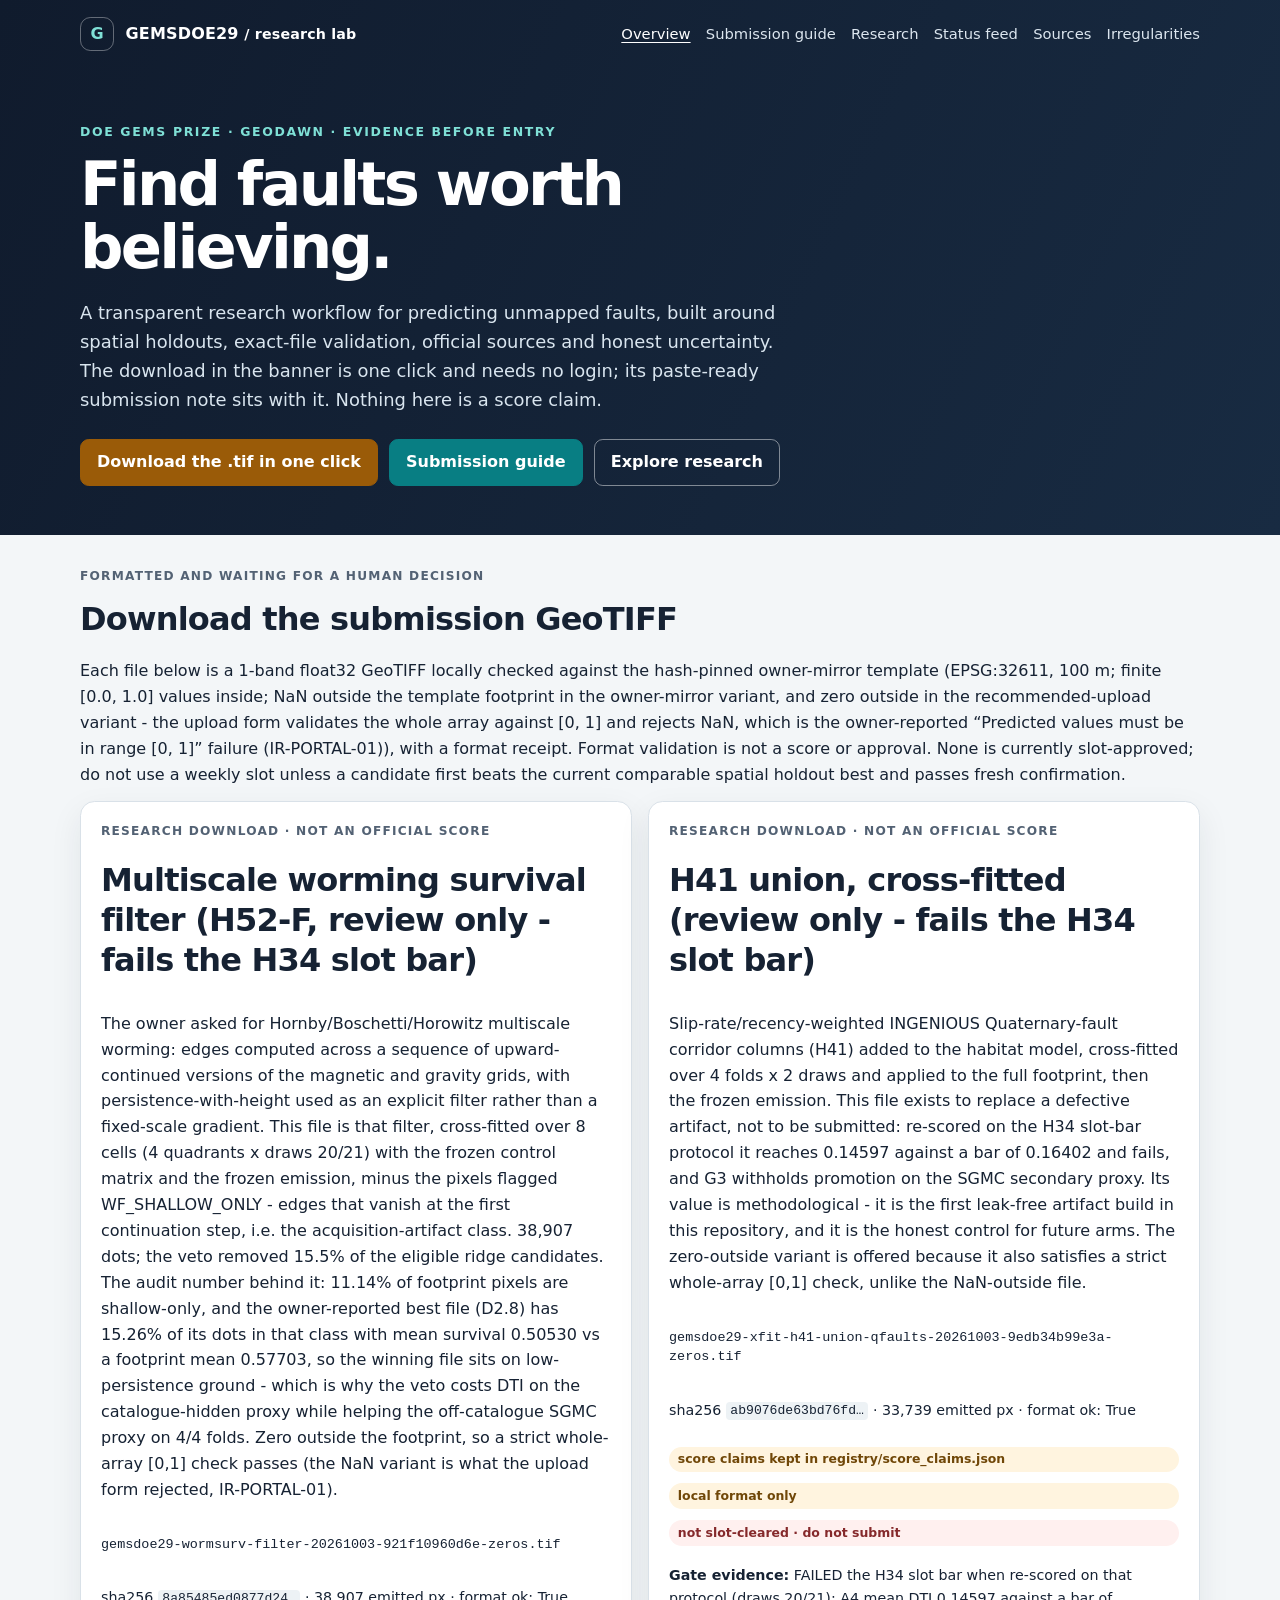
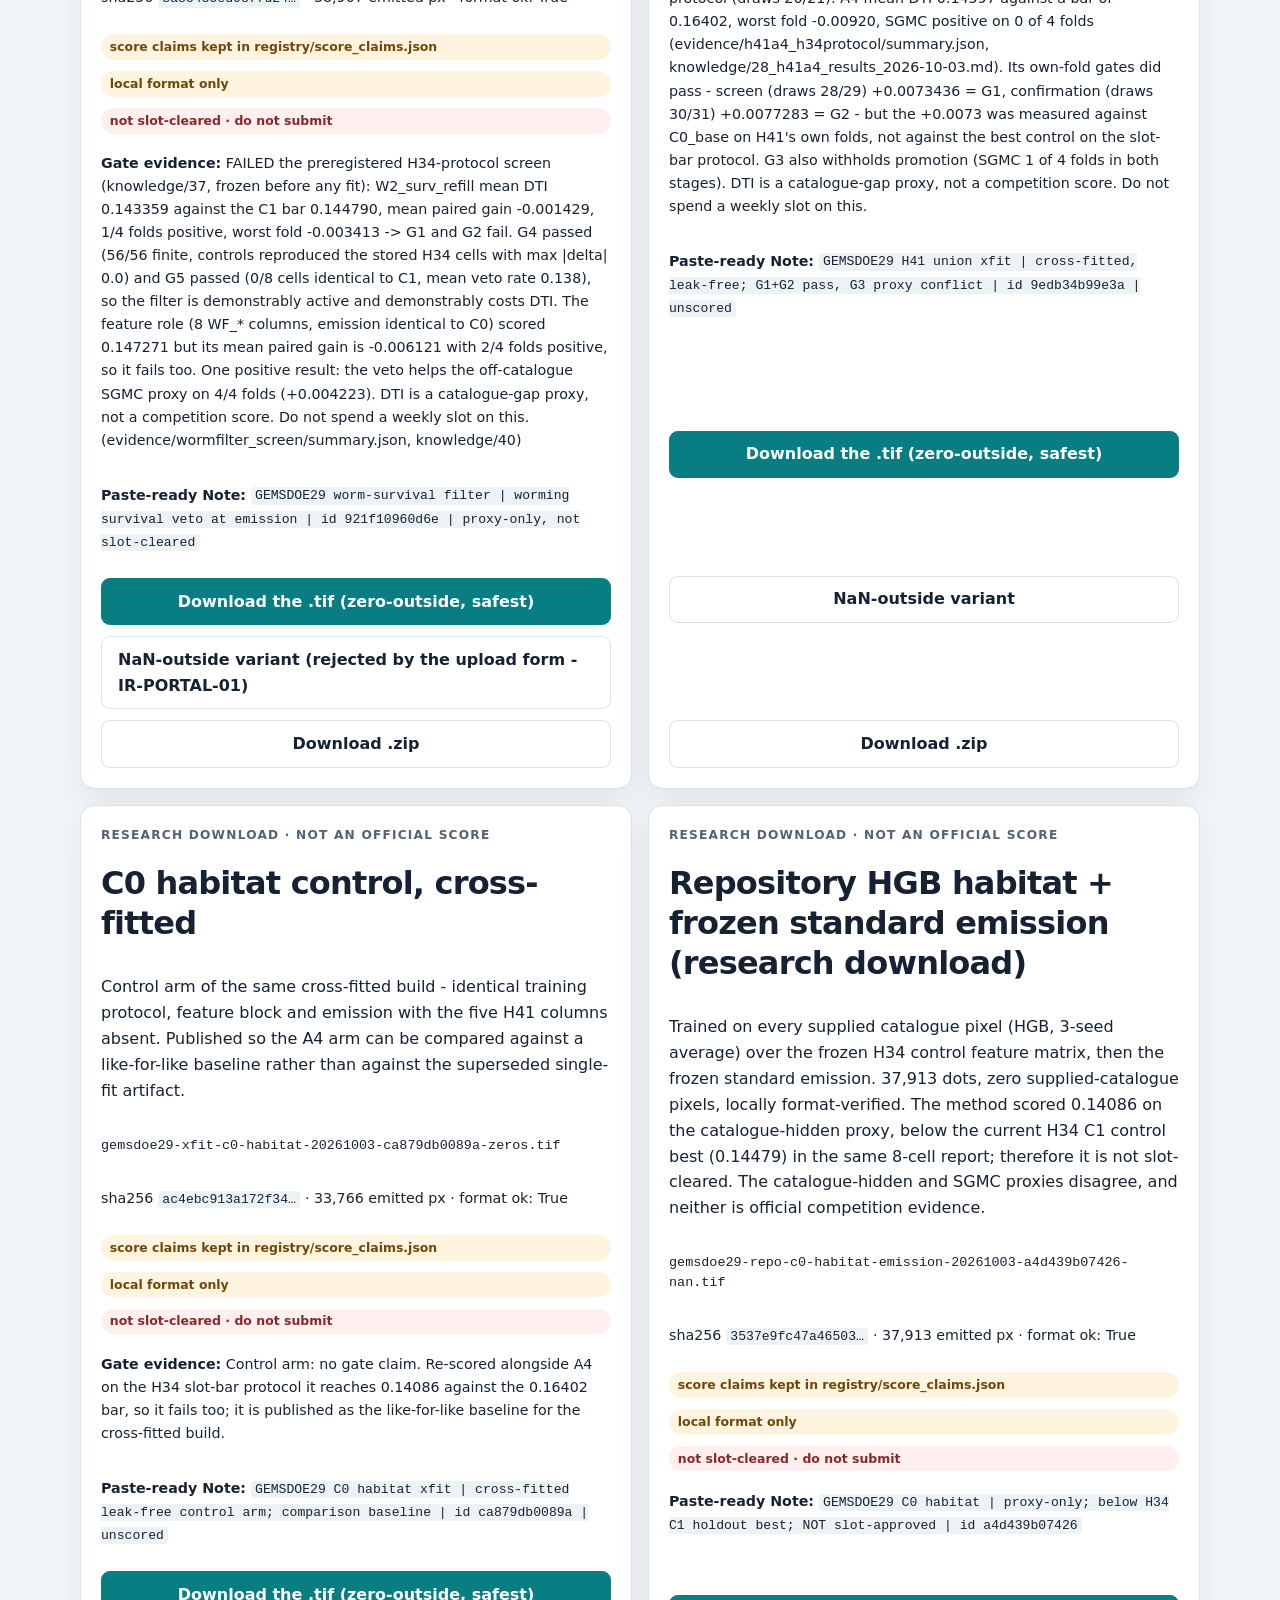
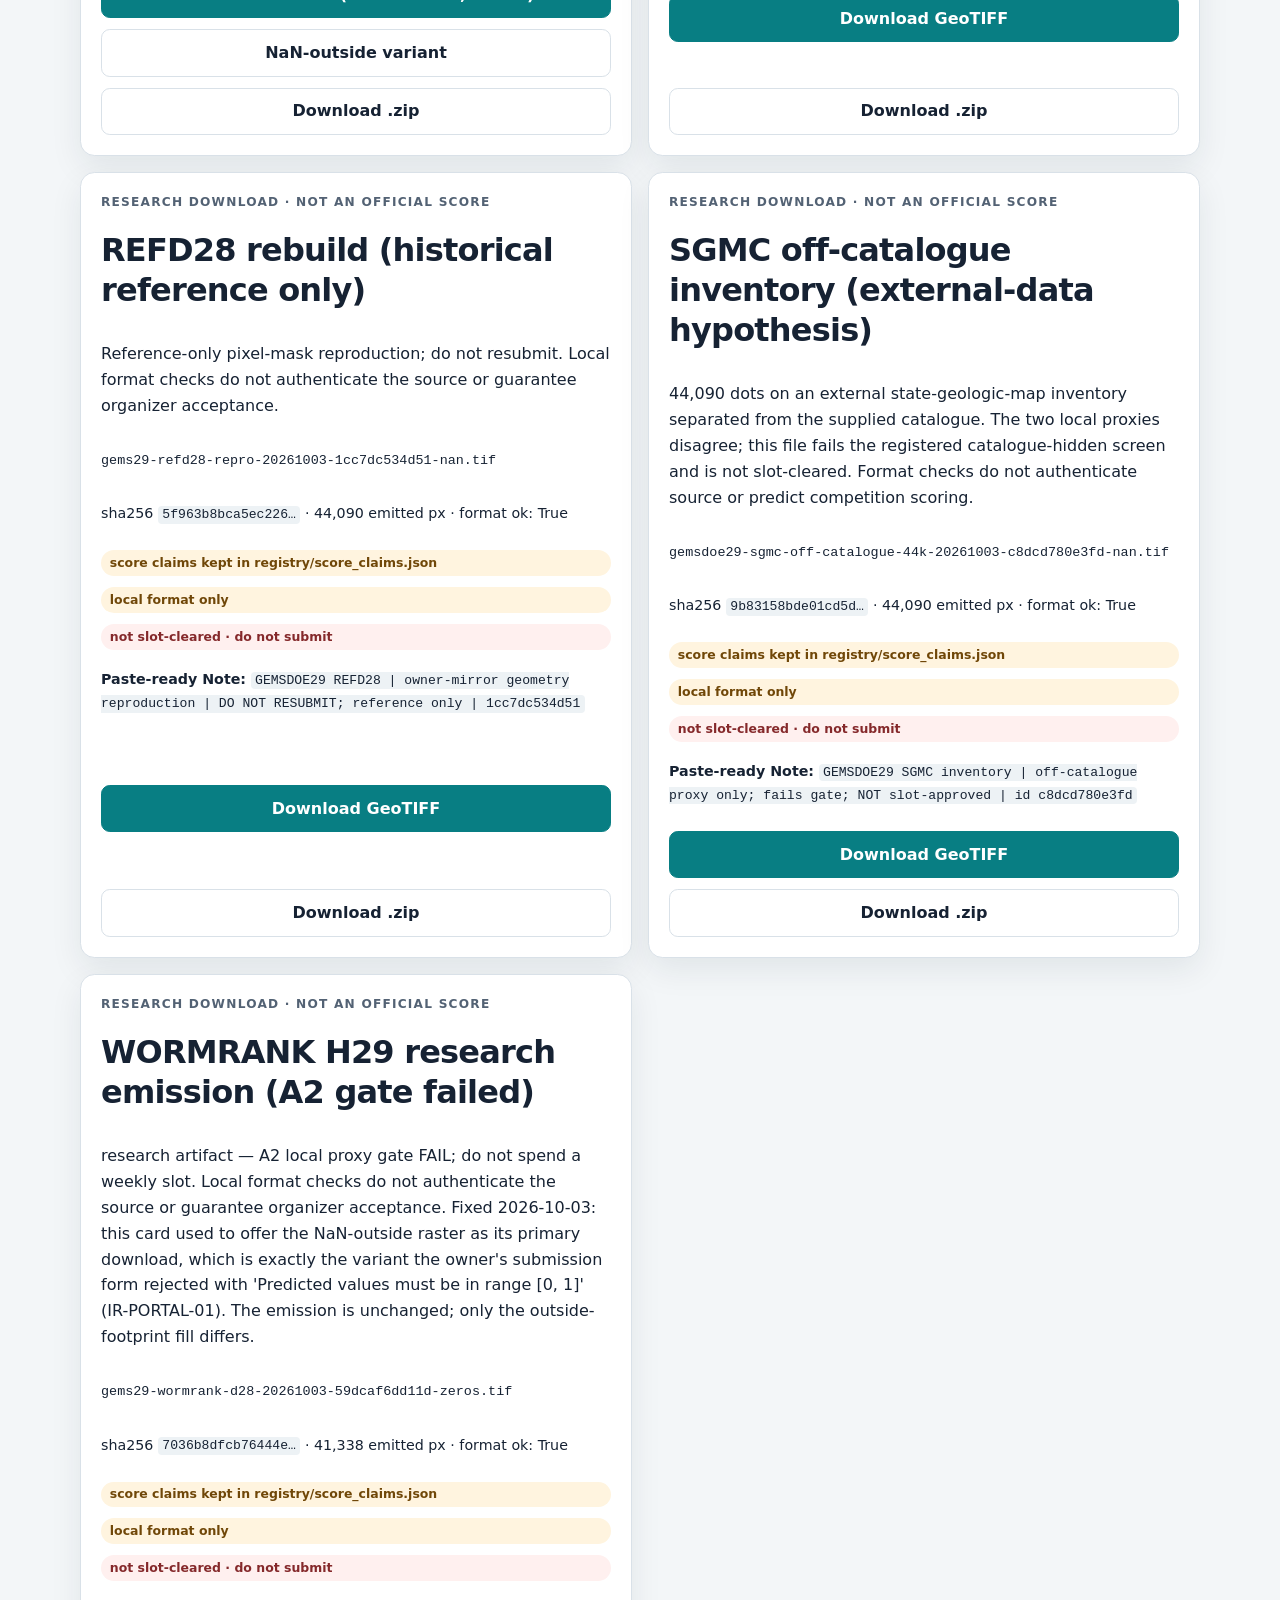
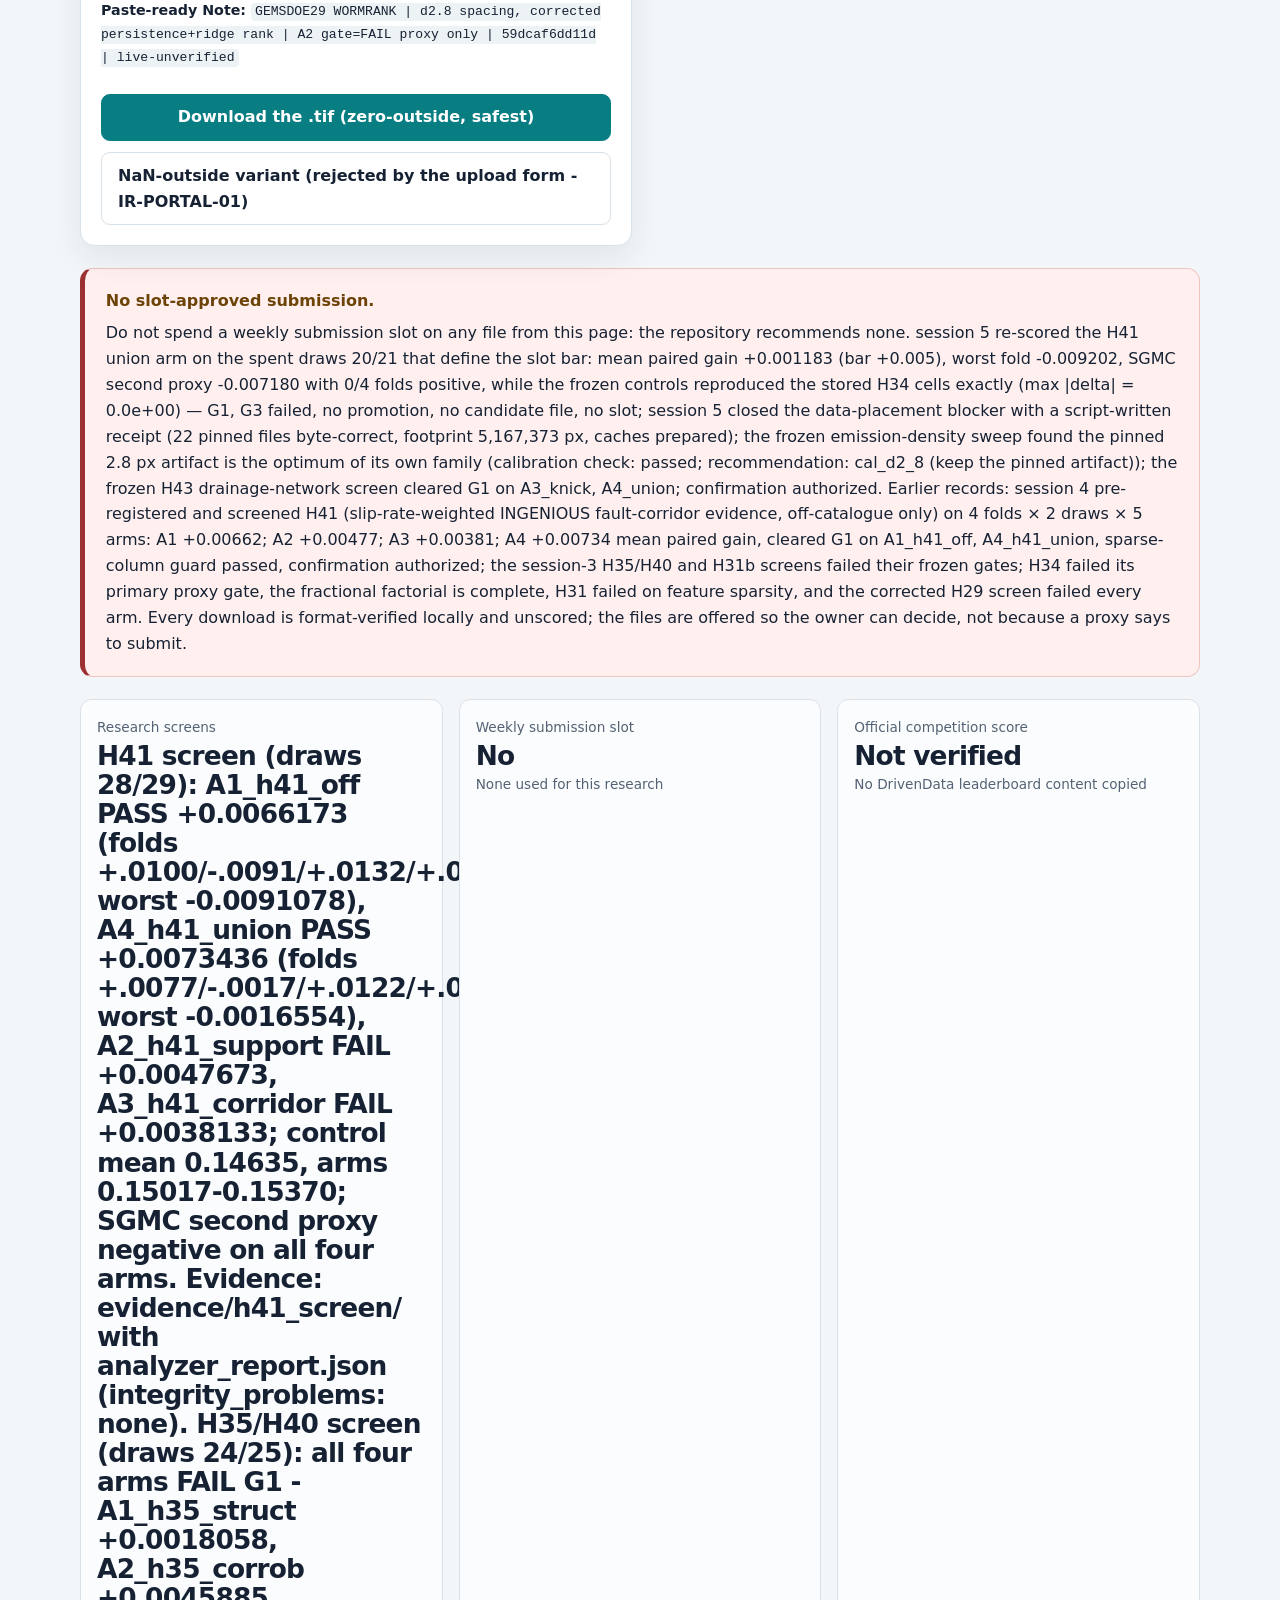
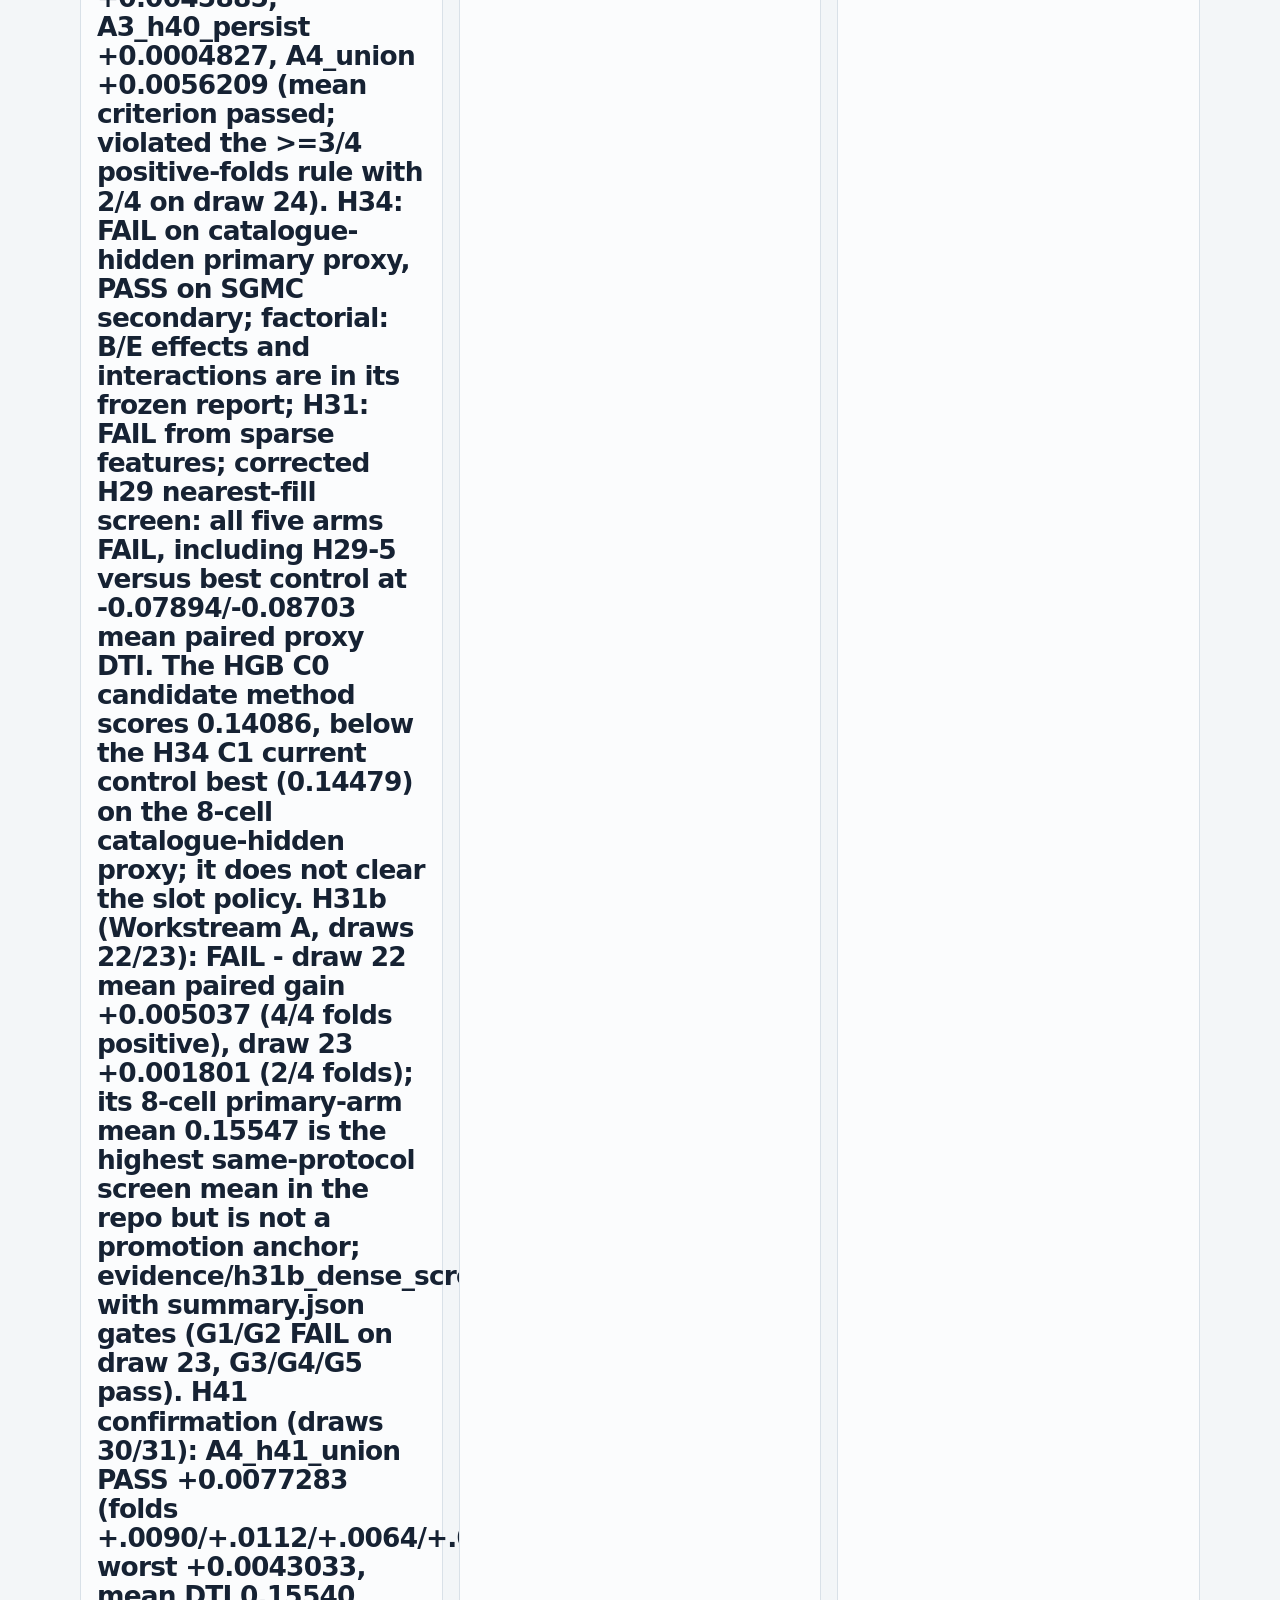
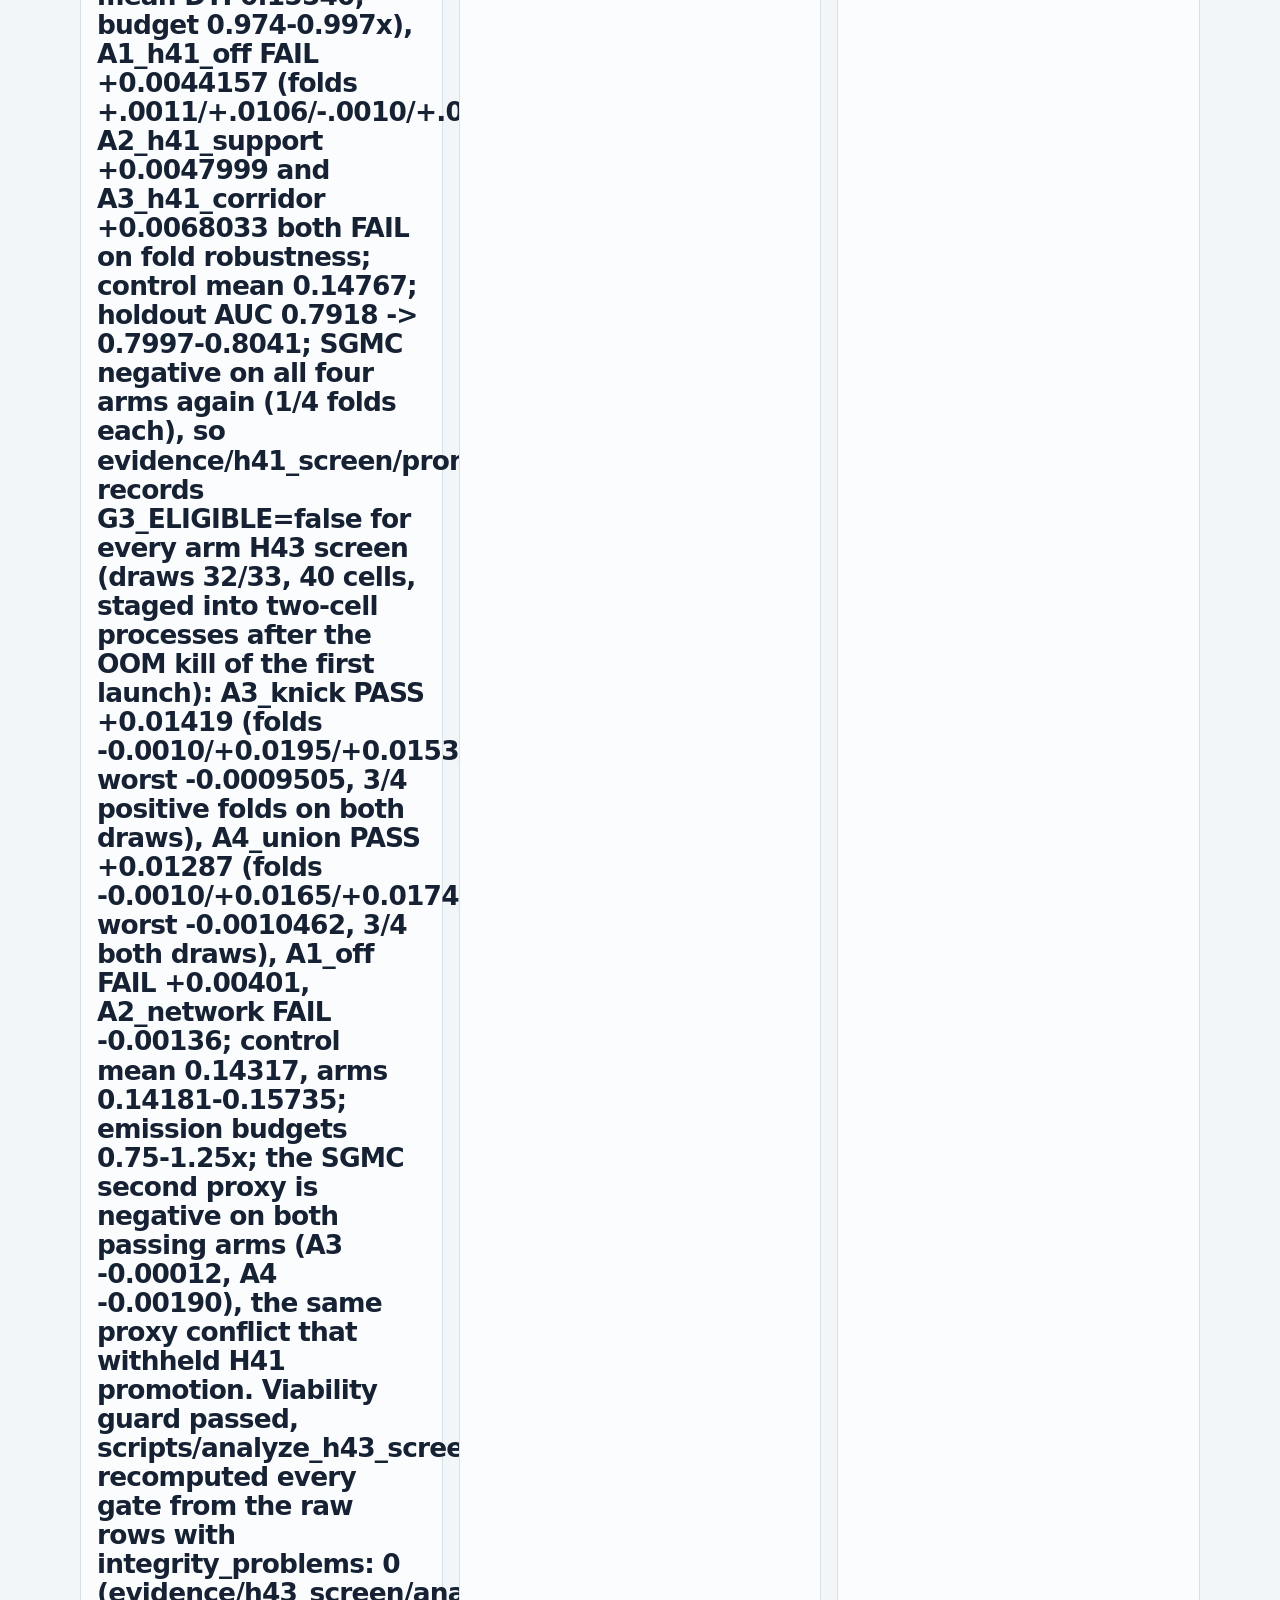
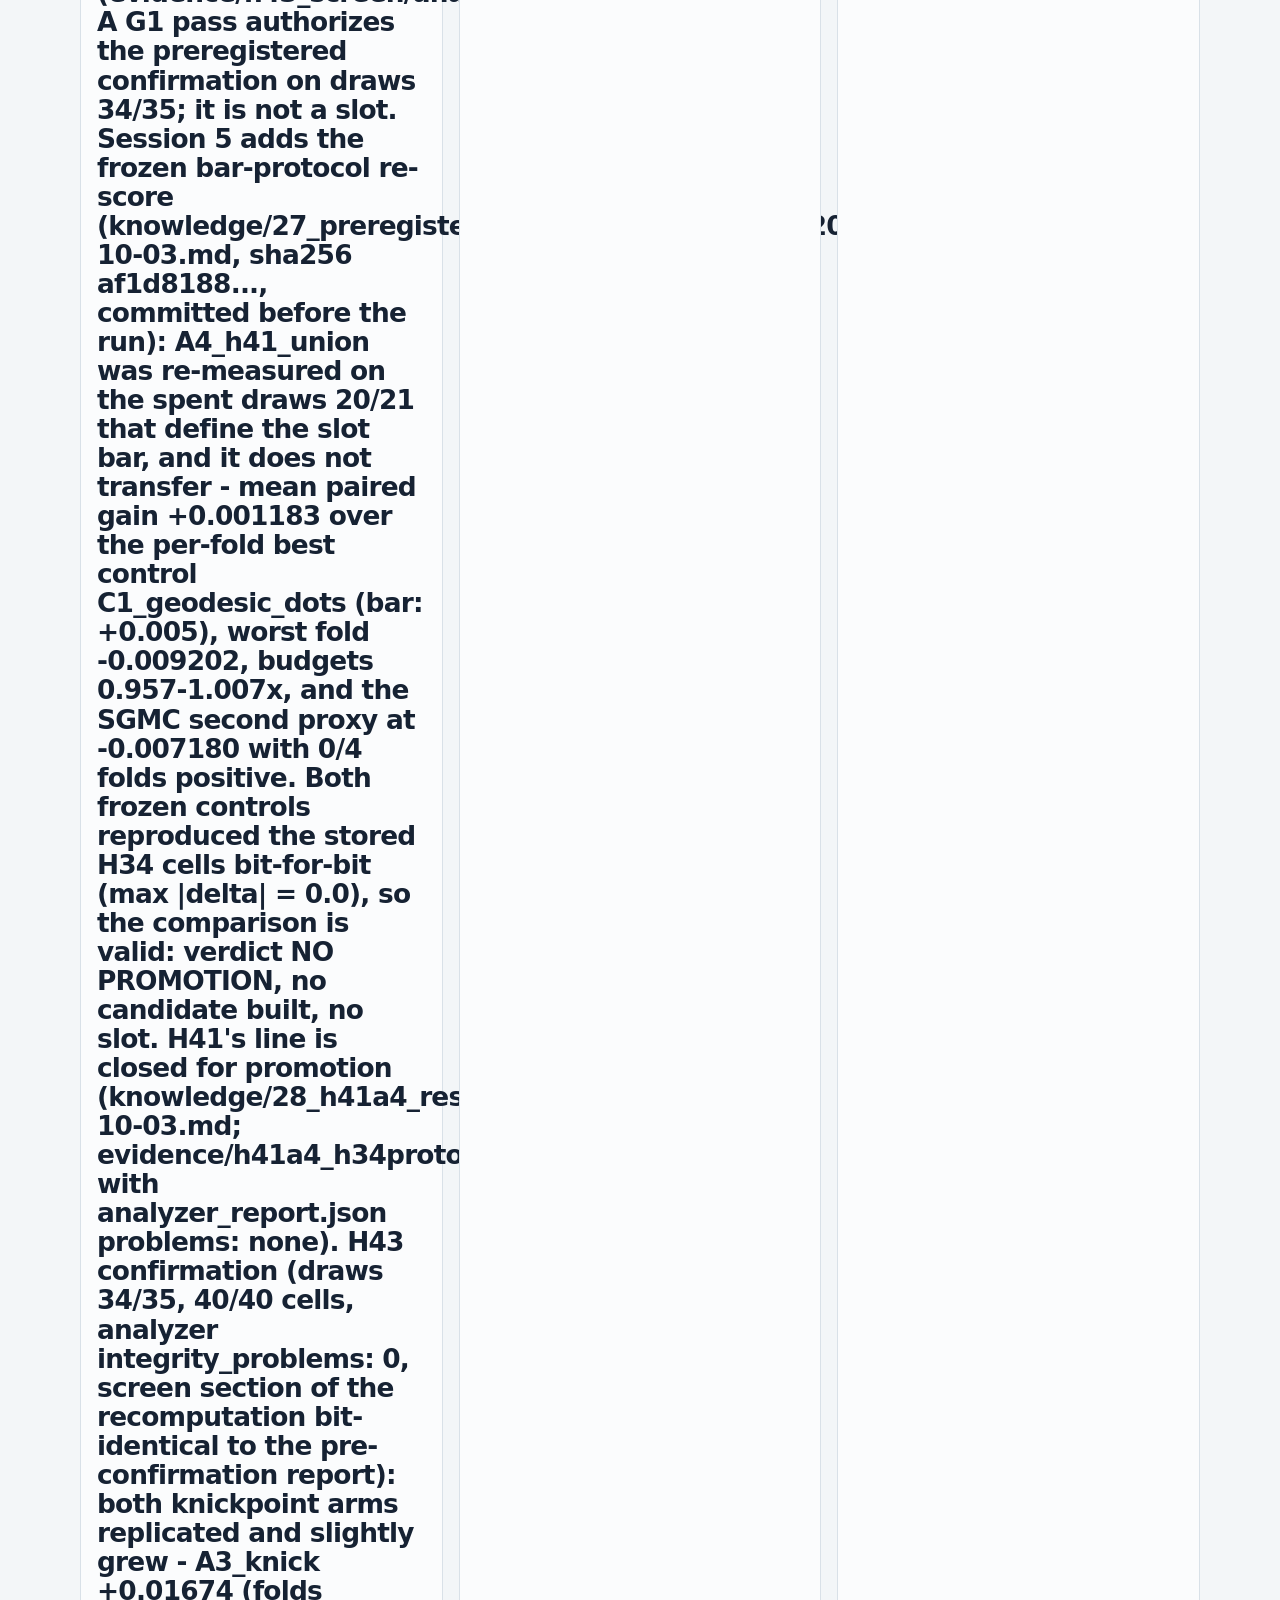
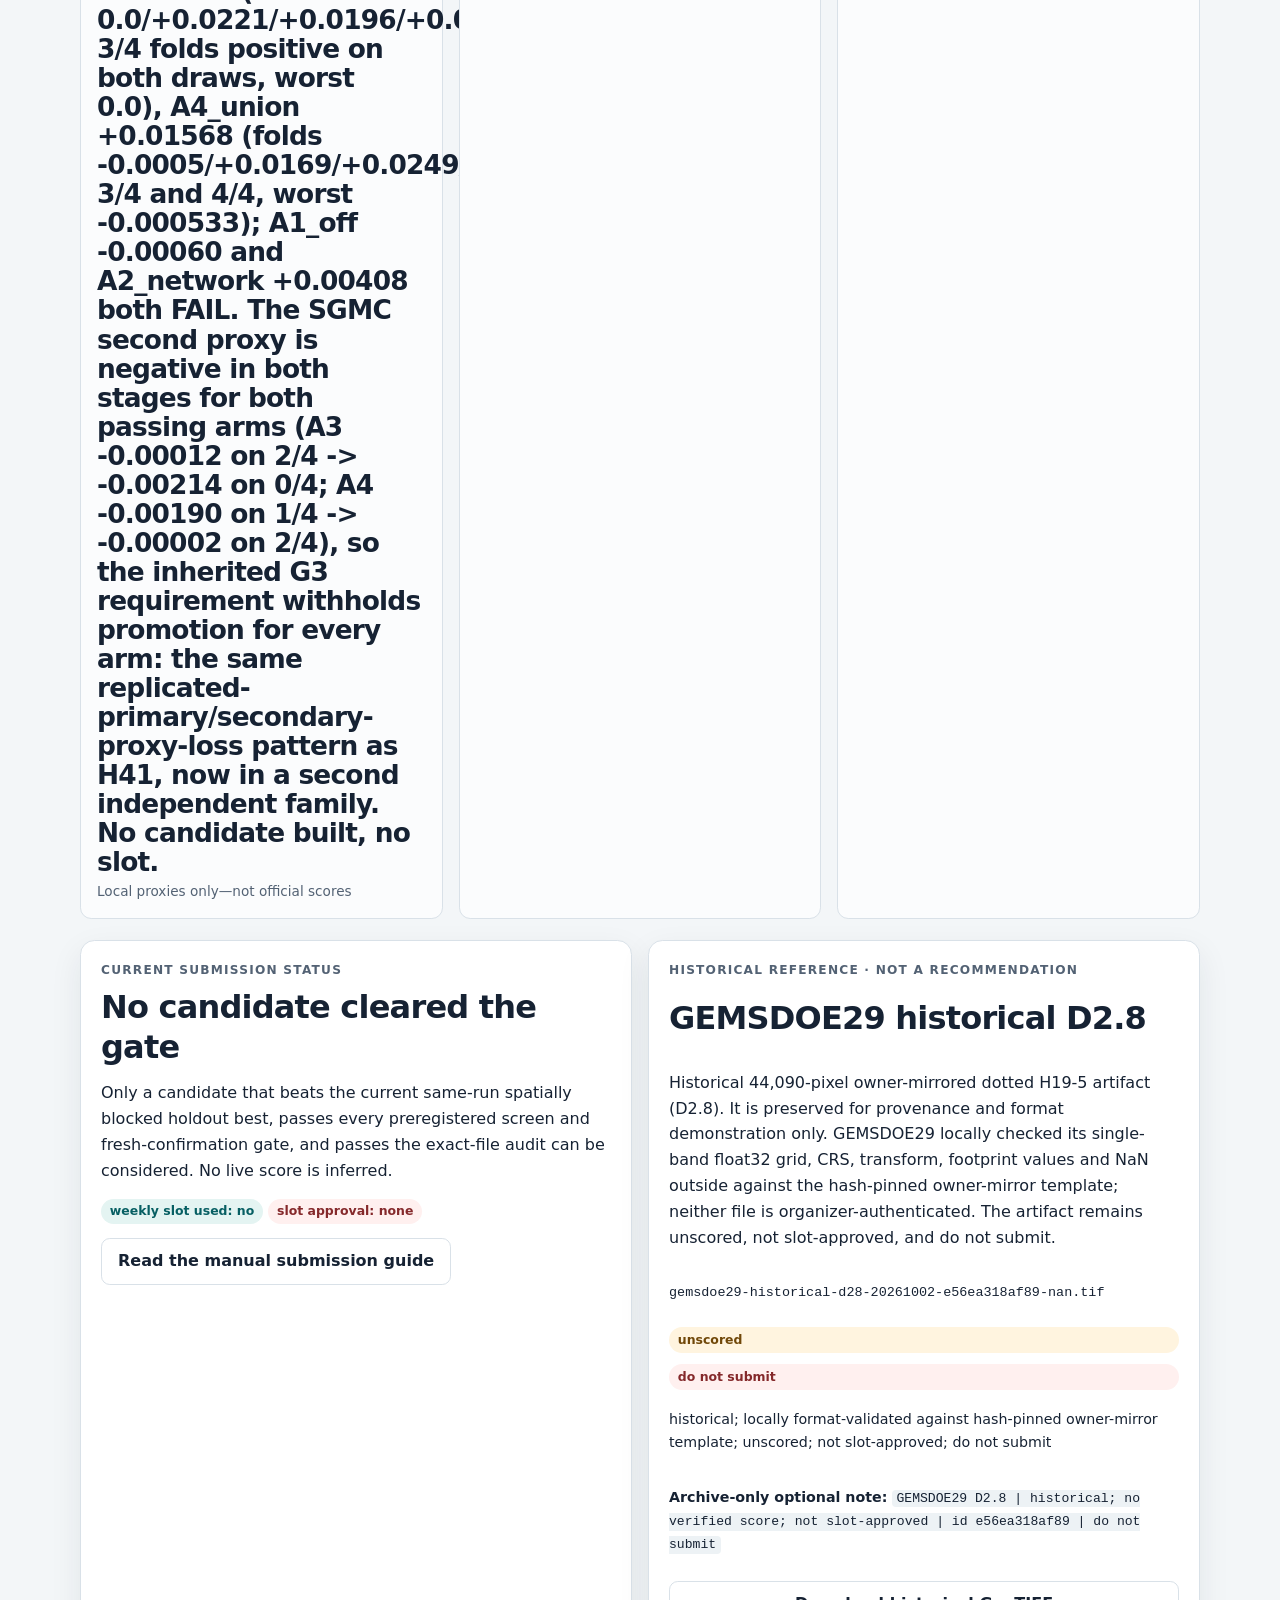
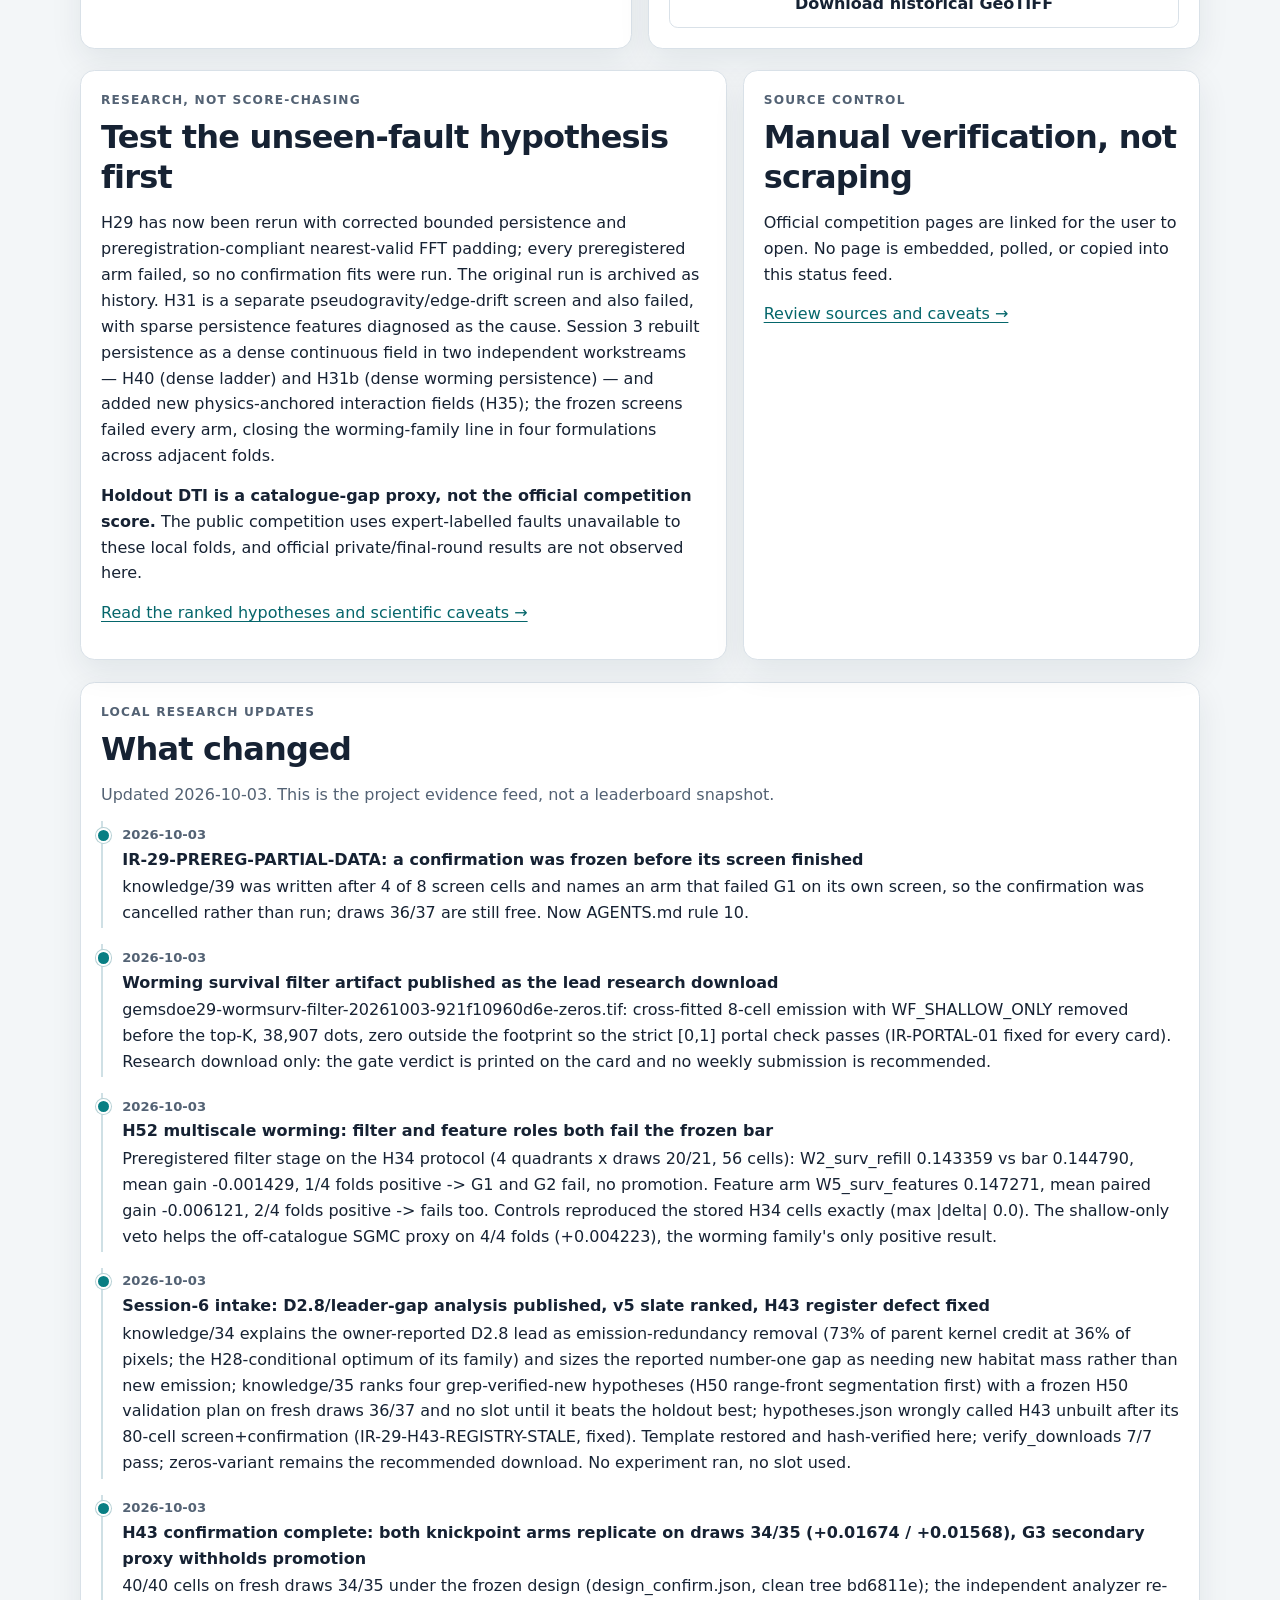
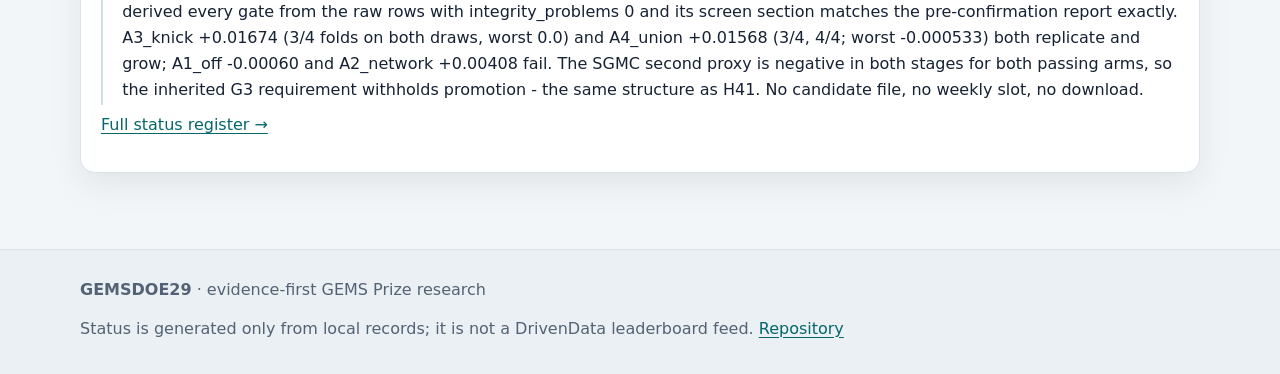
==== commit 68ec6823: "H52 results: worming filter and feature roles both fail the frozen bar Screen (knowledge/37, 4 quadr" ====
--- a/docs/index.html
+++ b/docs/index.html
@@ -1,2 +1,2 @@
 <!doctype html>
-<html lang="en"><head><meta charset="utf-8"><meta name="viewport" content="width=device-width, initial-scale=1"><meta name="description" content="Auditable, spatially validated research for the DOE GEMS Prize. No slot-approved submission is currently available."><title>Overview | GEMSDOE29</title><link rel="icon" href="assets/favicon.svg" type="image/svg+xml"><link rel="stylesheet" href="assets/site.css"></head><body><a class="skip-link" href="#main">Skip to content</a><header class="site-header"><div class="shell header-top"><a class="brand" href="index.html"><span class="brand-mark" aria-hidden="true">G</span><span>GEMSDOE29 <span class="small">/ research lab</span></span></a><nav aria-label="Primary"><a href="index.html" aria-current="page">Overview</a><a href="executive-summary.html">Submission guide</a><a href="research.html">Research</a><a href="status.html">Status feed</a><a href="sources.html">Sources</a><a href="irregularities.html">Irregularities</a></nav></div><div class="shell hero"><p class="eyebrow">DOE GEMS Prize · GeoDAWN · evidence before entry</p><h1>Find faults worth believing.</h1><p class="hero-copy">A transparent research workflow for predicting unmapped faults, built around spatial holdouts, exact-file validation, official sources and honest uncertainty. The download in the banner is one click and needs no login; its paste-ready submission note sits with it. Nothing here is a score claim.</p><div class="hero-actions"><a href="downloads/gemsdoe29-xfit-h41-union-qfaults-20261003-9edb34b99e3a-zeros.tif" class="button cta">Download the .tif in one click</a><a href="executive-summary.html" class="button">Submission guide</a><a href="research.html" class="button secondary">Explore research</a></div></div></header><main id="main"><div class="shell"><section aria-label="Candidate downloads"><p class="kicker">Formatted and waiting for a human decision</p><h2>Download the submission GeoTIFF</h2><p>Each file below is a 1-band float32 GeoTIFF locally checked against the hash-pinned owner-mirror template (EPSG:32611, 100 m; finite [0.0, 1.0] values inside; NaN outside), with a format receipt. Format validation is not a score or approval. None is currently slot-approved; do not use a weekly slot unless a candidate first beats the current comparable spatial holdout best and passes fresh confirmation.</p><section class="grid"><article class="card span-6 download-card"><p class="kicker">Research download · not an official score</p><h2>H41 union, cross-fitted (review only - fails the H34 slot bar)</h2><p>Slip-rate/recency-weighted INGENIOUS Quaternary-fault corridor columns (H41) added to the habitat model, cross-fitted over 4 folds x 2 draws and applied to the full footprint, then the frozen emission. This file exists to replace a defective artifact, not to be submitted: re-scored on the H34 slot-bar protocol it reaches 0.14597 against a bar of 0.16402 and fails, and G3 withholds promotion on the SGMC secondary proxy. Its value is methodological - it is the first leak-free artifact build in this repository, and it is the honest control for future arms. The zero-outside variant is offered because it also satisfies a strict whole-array [0,1] check, unlike the NaN-outside file.</p><p class="file-name">gemsdoe29-xfit-h41-union-qfaults-20261003-9edb34b99e3a-zeros.tif</p><p class="small">sha256 <code>ab9076de63bd76fd…</code> · 33,739 emitted px · format ok: True</p><span class="pill warning">score claims kept in registry/score_claims.json</span> <span class="pill warning">local format only</span> <span class="pill no">not slot-cleared · do not submit</span><p class="small"><strong>Gate evidence:</strong> FAILED the H34 slot bar when re-scored on that protocol (draws 20/21): A4 mean DTI 0.14597 against a bar of 0.16402, worst fold -0.00920, SGMC positive on 0 of 4 folds (evidence/h41a4_h34protocol/summary.json, knowledge/28_h41a4_results_2026-10-03.md). Its own-fold gates did pass - screen (draws 28/29) +0.0073436 = G1, confirmation (draws 30/31) +0.0077283 = G2 - but the +0.0073 was measured against C0_base on H41&#x27;s own folds, not against the best control on the slot-bar protocol. G3 also withholds promotion (SGMC 1 of 4 folds in both stages). DTI is a catalogue-gap proxy, not a competition score. Do not spend a weekly slot on this.</p><p class="small"><strong>Paste-ready Note:</strong> <code>GEMSDOE29 H41 union xfit | cross-fitted, leak-free; G1+G2 pass, G3 proxy conflict | id 9edb34b99e3a | unscored</code></p><a class="button" href="downloads/gemsdoe29-xfit-h41-union-qfaults-20261003-9edb34b99e3a-zeros.tif" download>Download the .tif (zero-outside, safest)</a> <a class="button light" href="downloads/gemsdoe29-xfit-h41-union-qfaults-20261003-9edb34b99e3a-nan.tif" download>NaN-outside variant</a> <a class="button light" href="downloads/gemsdoe29-xfit-h41-union-qfaults-20261003-9edb34b99e3a-zeros.zip" download>Download .zip</a></article><article class="card span-6 download-card"><p class="kicker">Research download · not an official score</p><h2>C0 habitat control, cross-fitted</h2><p>Control arm of the same cross-fitted build - identical training protocol, feature block and emission with the five H41 columns absent. Published so the A4 arm can be compared against a like-for-like baseline rather than against the superseded single-fit artifact.</p><p class="file-name">gemsdoe29-xfit-c0-habitat-20261003-ca879db0089a-zeros.tif</p><p class="small">sha256 <code>ac4ebc913a172f34…</code> · 33,766 emitted px · format ok: True</p><span class="pill warning">score claims kept in registry/score_claims.json</span> <span class="pill warning">local format only</span> <span class="pill no">not slot-cleared · do not submit</span><p class="small"><strong>Gate evidence:</strong> Control arm: no gate claim. Re-scored alongside A4 on the H34 slot-bar protocol it reaches 0.14086 against the 0.16402 bar, so it fails too; it is published as the like-for-like baseline for the cross-fitted build.</p><p class="small"><strong>Paste-ready Note:</strong> <code>GEMSDOE29 C0 habitat xfit | cross-fitted leak-free control arm; comparison baseline | id ca879db0089a | unscored</code></p><a class="button" href="downloads/gemsdoe29-xfit-c0-habitat-20261003-ca879db0089a-zeros.tif" download>Download the .tif (zero-outside, safest)</a> <a class="button light" href="downloads/gemsdoe29-xfit-c0-habitat-20261003-ca879db0089a-nan.tif" download>NaN-outside variant</a> <a class="button light" href="downloads/gemsdoe29-xfit-c0-habitat-20261003-ca879db0089a-zeros.zip" download>Download .zip</a></article><article class="card span-6 download-card"><p class="kicker">Research download · not an official score</p><h2>Repository HGB habitat + frozen standard emission (research download)</h2><p>Trained on every supplied catalogue pixel (HGB, 3-seed average) over the frozen H34 control feature matrix, then the frozen standard emission. 37,913 dots, zero supplied-catalogue pixels, locally format-verified. The method scored 0.14086 on the catalogue-hidden proxy, below the current H34 C1 control best (0.14479) in the same 8-cell report; therefore it is not slot-cleared. The catalogue-hidden and SGMC proxies disagree, and neither is official competition evidence.</p><p class="file-name">gemsdoe29-repo-c0-habitat-emission-20261003-a4d439b07426-nan.tif</p><p class="small">sha256 <code>3537e9fc47a46503…</code> · 37,913 emitted px · format ok: True</p><span class="pill warning">score claims kept in registry/score_claims.json</span> <span class="pill warning">local format only</span> <span class="pill no">not slot-cleared · do not submit</span><p class="small"><strong>Paste-ready Note:</strong> <code>GEMSDOE29 C0 habitat | proxy-only; below H34 C1 holdout best; NOT slot-approved | id a4d439b07426</code></p><a class="button" href="downloads/gemsdoe29-repo-c0-habitat-emission-20261003-a4d439b07426-nan.tif" download>Download GeoTIFF</a> <a class="button light" href="downloads/gemsdoe29-repo-c0-habitat-emission-20261003-a4d439b07426-nan.zip" download>Download .zip</a></article><article class="card span-6 download-card"><p class="kicker">Research download · not an official score</p><h2>REFD28 rebuild (historical reference only)</h2><p>Reference-only pixel-mask reproduction; do not resubmit. Local format checks do not authenticate the source or guarantee organizer acceptance.</p><p class="file-name">gems29-refd28-repro-20261003-1cc7dc534d51-nan.tif</p><p class="small">sha256 <code>5f963b8bca5ec226…</code> · 44,090 emitted px · format ok: True</p><span class="pill warning">score claims kept in registry/score_claims.json</span> <span class="pill warning">local format only</span> <span class="pill no">not slot-cleared · do not submit</span><p class="small"><strong>Paste-ready Note:</strong> <code>GEMSDOE29 REFD28 | owner-mirror geometry reproduction | DO NOT RESUBMIT; reference only | 1cc7dc534d51</code></p><a class="button" href="downloads/gems29-refd28-repro-20261003-1cc7dc534d51-nan.tif" download>Download GeoTIFF</a> <a class="button light" href="downloads/gems29-refd28-repro-20261003-1cc7dc534d51-nan.zip" download>Download .zip</a></article><article class="card span-6 download-card"><p class="kicker">Research download · not an official score</p><h2>SGMC off-catalogue inventory (external-data hypothesis)</h2><p>44,090 dots on an external state-geologic-map inventory separated from the supplied catalogue. The two local proxies disagree; this file fails the registered catalogue-hidden screen and is not slot-cleared. Format checks do not authenticate source or predict competition scoring.</p><p class="file-name">gemsdoe29-sgmc-off-catalogue-44k-20261003-c8dcd780e3fd-nan.tif</p><p class="small">sha256 <code>9b83158bde01cd5d…</code> · 44,090 emitted px · format ok: True</p><span class="pill warning">score claims kept in registry/score_claims.json</span> <span class="pill warning">local format only</span> <span class="pill no">not slot-cleared · do not submit</span><p class="small"><strong>Paste-ready Note:</strong> <code>GEMSDOE29 SGMC inventory | off-catalogue proxy only; fails gate; NOT slot-approved | id c8dcd780e3fd</code></p><a class="button" href="downloads/gemsdoe29-sgmc-off-catalogue-44k-20261003-c8dcd780e3fd-nan.tif" download>Download GeoTIFF</a> <a class="button light" href="downloads/gemsdoe29-sgmc-off-catalogue-44k-20261003-c8dcd780e3fd-nan.zip" download>Download .zip</a></article><article class="card span-6 download-card"><p class="kicker">Research download · not an official score</p><h2>WORMRANK H29 research emission (A2 gate failed)</h2><p>research artifact — A2 local proxy gate FAIL; do not spend a weekly slot. Local format checks do not authenticate the source or guarantee organizer acceptance.</p><p class="file-name">gems29-wormrank-d28-20261003-59dcaf6dd11d-nan.tif</p><p class="small">sha256 <code>7036b8dfcb76444e…</code> · 41,338 emitted px · format ok: True</p><span class="pill warning">score claims kept in registry/score_claims.json</span> <span class="pill warning">local format only</span> <span class="pill no">not slot-cleared · do not submit</span><p class="small"><strong>Paste-ready Note:</strong> <code>GEMSDOE29 WORMRANK | d2.8 spacing, corrected persistence+ridge rank | A2 gate=FAIL proxy only | 59dcaf6dd11d | live-unverified</code></p><a class="button" href="downloads/gems29-wormrank-d28-20261003-59dcaf6dd11d-nan.tif" download>Download GeoTIFF</a> <a class="button light" href="downloads/gems29-wormrank-d28-20261003-59dcaf6dd11d-nan.zip" download>Download .zip</a></article></section></section><section class="status-banner danger"><strong>No slot-approved submission.</strong><p>Do not spend a weekly submission slot on any file from this page: the repository recommends none. session 5 re-scored the H41 union arm on the spent draws 20/21 that define the slot bar: mean paired gain +0.001183 (bar +0.005), worst fold -0.009202, SGMC second proxy -0.007180 with 0/4 folds positive, while the frozen controls reproduced the stored H34 cells exactly (max |delta| = 0.0e+00) — G1, G3 failed, no promotion, no candidate file, no slot; session 5 closed the data-placement blocker with a script-written receipt (22 pinned files byte-correct, footprint 5,167,373 px, caches prepared); the frozen emission-density sweep found the pinned 2.8 px artifact is the optimum of its own family (calibration check: passed; recommendation: cal_d2_8 (keep the pinned artifact)); the frozen H43 drainage-network screen cleared G1 on A3_knick, A4_union; confirmation authorized. Earlier records: session 4 pre-registered and screened H41 (slip-rate-weighted INGENIOUS fault-corridor evidence, off-catalogue only) on 4 folds × 2 draws × 5 arms: A1 +0.00662; A2 +0.00477; A3 +0.00381; A4 +0.00734 mean paired gain, cleared G1 on A1_h41_off, A4_h41_union, sparse-column guard passed, confirmation authorized; the session-3 H35/H40 and H31b screens failed their frozen gates; H34 failed its primary proxy gate, the fractional factorial is complete, H31 failed on feature sparsity, and the corrected H29 screen failed every arm. Every download is format-verified locally and unscored; the files are offered so the owner can decide, not because a proxy says to submit.</p></section><section class="grid" aria-label="Research status metrics"><div class="metric span-4"><span class="label">Research screens</span><span class="value">H41 screen (draws 28/29): A1_h41_off PASS +0.0066173 (folds +.0100/-.0091/+.0132/+.0124, worst -0.0091078), A4_h41_union PASS +0.0073436 (folds +.0077/-.0017/+.0122/+.0111, worst -0.0016554), A2_h41_support FAIL +0.0047673, A3_h41_corridor FAIL +0.0038133; control mean 0.14635, arms 0.15017-0.15370; SGMC second proxy negative on all four arms. Evidence: evidence/h41_screen/ with analyzer_report.json (integrity_problems: none). H35/H40 screen (draws 24/25): all four arms FAIL G1 - A1_h35_struct +0.0018058, A2_h35_corrob +0.0045885, A3_h40_persist +0.0004827, A4_union +0.0056209 (mean criterion passed; violated the &gt;=3/4 positive-folds rule with 2/4 on draw 24). H34: FAIL on catalogue-hidden primary proxy, PASS on SGMC secondary; factorial: B/E effects and interactions are in its frozen report; H31: FAIL from sparse features; corrected H29 nearest-fill screen: all five arms FAIL, including H29-5 versus best control at -0.07894/-0.08703 mean paired proxy DTI. The HGB C0 candidate method scores 0.14086, below the H34 C1 current control best (0.14479) on the 8-cell catalogue-hidden proxy; it does not clear the slot policy. H31b (Workstream A, draws 22/23): FAIL - draw 22 mean paired gain +0.005037 (4/4 folds positive), draw 23 +0.001801 (2/4 folds); its 8-cell primary-arm mean 0.15547 is the highest same-protocol screen mean in the repo but is not a promotion anchor; evidence/h31b_dense_screen/ with summary.json gates (G1/G2 FAIL on draw 23, G3/G4/G5 pass). H41 confirmation (draws 30/31): A4_h41_union PASS +0.0077283 (folds +.0090/+.0112/+.0064/+.0043, worst +0.0043033, mean DTI 0.15540, budget 0.974-0.997x), A1_h41_off FAIL +0.0044157 (folds +.0011/+.0106/-.0010/+.0069), A2_h41_support +0.0047999 and A3_h41_corridor +0.0068033 both FAIL on fold robustness; control mean 0.14767; holdout AUC 0.7918 -&gt; 0.7997-0.8041; SGMC negative on all four arms again (1/4 folds each), so evidence/h41_screen/promotion_gate.json records G3_ELIGIBLE=false for every arm H43 screen (draws 32/33, 40 cells, staged into two-cell processes after the OOM kill of the first launch): A3_knick PASS +0.01419 (folds -0.0010/+0.0195/+0.0153/+0.0229, worst -0.0009505, 3/4 positive folds on both draws), A4_union PASS +0.01287 (folds -0.0010/+0.0165/+0.0174/+0.0187, worst -0.0010462, 3/4 both draws), A1_off FAIL +0.00401, A2_network FAIL -0.00136; control mean 0.14317, arms 0.14181-0.15735; emission budgets 0.75-1.25x; the SGMC second proxy is negative on both passing arms (A3 -0.00012, A4 -0.00190), the same proxy conflict that withheld H41 promotion. Viability guard passed, scripts/analyze_h43_screen.py recomputed every gate from the raw rows with integrity_problems: 0 (evidence/h43_screen/analyzer_report.json). A G1 pass authorizes the preregistered confirmation on draws 34/35; it is not a slot. Session 5 adds the frozen bar-protocol re-score (knowledge/27_preregistered_h41a4_h34protocol_2026-10-03.md, sha256 af1d8188..., committed before the run): A4_h41_union was re-measured on the spent draws 20/21 that define the slot bar, and it does not transfer - mean paired gain +0.001183 over the per-fold best control C1_geodesic_dots (bar: +0.005), worst fold -0.009202, budgets 0.957-1.007x, and the SGMC second proxy at -0.007180 with 0/4 folds positive. Both frozen controls reproduced the stored H34 cells bit-for-bit (max |delta| = 0.0), so the comparison is valid: verdict NO PROMOTION, no candidate built, no slot. H41&#x27;s line is closed for promotion (knowledge/28_h41a4_results_2026-10-03.md; evidence/h41a4_h34protocol/ with analyzer_report.json problems: none). H43 confirmation (draws 34/35, 40/40 cells, analyzer integrity_problems: 0, screen section of the recomputation bit-identical to the pre-confirmation report): both knickpoint arms replicated and slightly grew - A3_knick +0.01674 (folds 0.0/+0.0221/+0.0196/+0.0252, 3/4 folds positive on both draws, worst 0.0), A4_union +0.01568 (folds -0.0005/+0.0169/+0.0249/+0.0215, 3/4 and 4/4, worst -0.000533); A1_off -0.00060 and A2_network +0.00408 both FAIL. The SGMC second proxy is negative in both stages for both passing arms (A3 -0.00012 on 2/4 -&gt; -0.00214 on 0/4; A4 -0.00190 on 1/4 -&gt; -0.00002 on 2/4), so the inherited G3 requirement withholds promotion for every arm: the same replicated-primary/secondary-proxy-loss pattern as H41, now in a second independent family. No candidate built, no slot.</span><span class="label">Local proxies only—not official scores</span></div><div class="metric span-4"><span class="label">Weekly submission slot</span><span class="value">No</span><span class="label">None used for this research</span></div><div class="metric span-4"><span class="label">Official competition score</span><span class="value">Not verified</span><span class="label">No DrivenData leaderboard content copied</span></div></section><section class="grid" aria-label="Submission artifacts"><article class="card span-6"><p class="kicker">Current submission status</p><h2>No candidate cleared the gate</h2><p>Only a candidate that beats the current same-run spatially blocked holdout best, passes every preregistered screen and fresh-confirmation gate, and passes the exact-file audit can be considered. No live score is inferred.</p><p><span class="pill yes">weekly slot used: no</span> <span class="pill no">slot approval: none</span></p><a class="button light" href="executive-summary.html">Read the manual submission guide</a></article><article class="card span-6 download-card"><p class="kicker">Historical reference · not a recommendation</p><h2>GEMSDOE29 historical D2.8</h2><p>Historical 44,090-pixel owner-mirrored dotted H19-5 artifact (D2.8). It is preserved for provenance and format demonstration only. GEMSDOE29 locally checked its single-band float32 grid, CRS, transform, footprint values and NaN outside against the hash-pinned owner-mirror template; neither file is organizer-authenticated. The artifact remains unscored, not slot-approved, and do not submit.</p><p class="file-name">gemsdoe29-historical-d28-20261002-e56ea318af89-nan.tif</p><span class="pill warning">unscored</span> <span class="pill no">do not submit</span><p class="small">historical; locally format-validated against hash-pinned owner-mirror template; unscored; not slot-approved; do not submit</p><p class="small"><strong>Archive-only optional note:</strong> <code>GEMSDOE29 D2.8 | historical; no verified score; not slot-approved | id e56ea318af89 | do not submit</code></p><a class="button light" href="downloads/gemsdoe29-historical-d28-20261002-e56ea318af89-nan.tif" download>Download historical GeoTIFF</a></article></section><section class="grid"><article class="card span-7"><p class="kicker">Research, not score-chasing</p><h2>Test the unseen-fault hypothesis first</h2><p>H29 has now been rerun with corrected bounded persistence and preregistration-compliant nearest-valid FFT padding; every preregistered arm failed, so no confirmation fits were run. The original run is archived as history. H31 is a separate pseudogravity/edge-drift screen and also failed, with sparse persistence features diagnosed as the cause. Session 3 rebuilt persistence as a dense continuous field in two independent workstreams — H40 (dense ladder) and H31b (dense worming persistence) — and added new physics-anchored interaction fields (H35); the frozen screens failed every arm, closing the worming-family line in four formulations across adjacent folds.</p><p><strong>Holdout DTI is a catalogue-gap proxy, not the official competition score.</strong> The public competition uses expert-labelled faults unavailable to these local folds, and official private/final-round results are not observed here.</p><p><a href="research.html">Read the ranked hypotheses and scientific caveats →</a></p></article><article class="card span-5"><p class="kicker">Source control</p><h2>Manual verification, not scraping</h2><p>Official competition pages are linked for the user to open. No page is embedded, polled, or copied into this status feed.</p><p><a href="sources.html">Review sources and caveats →</a></p></article></section><section class="card"><p class="kicker">Local research updates</p><h2>What changed</h2><p class="muted">Updated 2026-10-03. This is the project evidence feed, not a leaderboard snapshot.</p><ol class="timeline"><li><time>2026-10-03</time><strong>H43b (Workstream B) mass-conserving priority-flood D8 &amp; 108-basin knickpoint screen complete: A4 positive in 4/4 quadrants (+0.0040), A3 scarp-free passes SGMC gate (+0.0014, 3/4 folds)</strong><span>Parallel Workstream B (src/gemsdoe/h43b.py, knowledge/27b &amp; knowledge/37, evidence/h43b_screen/) seeded Barnes-Lehman-Mulla priority-flood at the true footprint boundary (17,865 outlets, 876,389 raised cells, 0 trapped interior cells, 100 % mass conservation across 5,167,373 pixels, max_acc_px = 824,820) and fitted 108 per-basin repeated-median log-log S-A envelopes. Across 40 cells on draws 32/33 (1,330.3 s in a single uninterrupted process, analyzer integrity_problems: none), A4_h43_union gained +0.0039976 and was positive in all 4 quadrant fold means (NW +0.00387, NE +0.00350, SW +0.00642, SE +0.00220; 3/4 and 4/4 positive folds per draw; worst fold +0.0021960), missing the +0.005 G1 bar by 0.00100; A3_h43_scarp_free (+0.0019365 primary) passed the SGMC &gt;= 3/4 fold gate (+0.0013560, 3/4 folds positive), isolating H43_CHANNEL_SCARP as the column that trades SGMC score for primary range-front score.</span></li><li><time>2026-10-03</time><strong>Session-6 intake: D2.8/leader-gap analysis published, v5 slate ranked, H43 register defect fixed</strong><span>knowledge/34 explains the owner-reported D2.8 lead as emission-redundancy removal (73% of parent kernel credit at 36% of pixels; the H28-conditional optimum of its family) and sizes the reported number-one gap as needing new habitat mass rather than new emission; knowledge/35 ranks four grep-verified-new hypotheses (H50 range-front segmentation first) with a frozen H50 validation plan on fresh draws 36/37 and no slot until it beats the holdout best; hypotheses.json wrongly called H43 unbuilt after its 80-cell screen+confirmation (IR-29-H43-REGISTRY-STALE, fixed). Template restored and hash-verified here; verify_downloads 7/7 pass; zeros-variant remains the recommended download. No experiment ran, no slot used.</span></li><li><time>2026-10-03</time><strong>H43 confirmation complete: both knickpoint arms replicate on draws 34/35 (+0.01674 / +0.01568), G3 secondary proxy withholds promotion</strong><span>40/40 cells on fresh draws 34/35 under the frozen design (design_confirm.json, clean tree bd6811e); the independent analyzer re-derived every gate from the raw rows with integrity_problems 0 and its screen section matches the pre-confirmation report exactly. A3_knick +0.01674 (3/4 folds on both draws, worst 0.0) and A4_union +0.01568 (3/4, 4/4; worst -0.000533) both replicate and grow; A1_off -0.00060 and A2_network +0.00408 fail. The SGMC second proxy is negative in both stages for both passing arms, so the inherited G3 requirement withholds promotion - the same structure as H41. No candidate file, no weekly slot, no download.</span></li><li><time>2026-10-03</time><strong>H43 drainage-network screen complete: A3_knick +0.01419 and A4_union +0.01287 pass G1; confirmation on draws 34/35 launched</strong><span>40 cells (4 blocked folds x draws 32/33 x 5 arms) staged into two-cell processes after the first launch was OOM-killed at 23/40 rows (quarantined, never used for gates). A1_off +0.00401 and A2_network -0.00136 fail, so the pass is carried by the knickpoint residual, not drainage density. SGMC second proxy negative on both passing arms (A3 -0.00012 2/4, A4 -0.00190 1/4 folds). scripts/analyze_h43_screen.py recomputed every gate from raw cells: integrity_problems 0, gates_match true. The confirmation (draws 34/35, 40 cells, design_confirm.json from clean tree bd6811e) is running; no candidate file exists and no slot was used.</span></li><li><time>2026-10-03</time><strong>H41 confirmation complete: A4 replicates (+0.0077283), G3 withholds promotion for every arm</strong><span>40 fresh cells on draws 30/31 under the frozen protocol, clean tree at 2568dc0d, 2,005.8 s, scripts/analyze_h41_screen.py re-derived every gate from raw cells with problems: none. A4_h41_union passed G1+G2 (screen +0.0073436, confirm +0.0077283, worst fold +0.0043033, budgets 0.974-0.997x, holdout AUC 0.7918 -&gt; 0.7997); A1_h41_off missed the mean bar at +0.0044157, so the minimal two-column arm does not replicate while the five-column union does. Promotion is blocked by knowledge/19 §4 G3 — inherited by knowledge/24 §4&#x27;s identical-gates clause — because the SGMC off-catalogue class gained on only 1/4 folds in both stages (A4 -0.00226/-0.00211), the pattern knowledge/19 §5 pre-declared as &#x27;proxy conflict, no promotion&#x27;. No candidate built, no weekly slot used. New register entries: IR-29-H41-G3-OMISSION (the frozen text omitted the G3 SGMC clause while claiming identity with knowledge/19; the stricter reading was applied and it cost this session its own best result). New artifact: evidence/h41_screen/promotion_gate.json, and the ledger now shows h41_confirmation at 40 cells with next free draw pair 32/33.</span></li></ol><p><a href="status.html">Full status register →</a></p></section></div></main><footer class="site-footer"><div class="shell footer-inner"><p><strong>GEMSDOE29</strong> · evidence-first GEMS Prize research</p><p>Status is generated only from local records; it is not a DrivenData leaderboard feed. <a href="https://github.com/buffedlizard55-lab/GEMSDOE29" target="_blank" rel="noopener noreferrer">Repository</a></p></div></footer></body></html>
+<html lang="en"><head><meta charset="utf-8"><meta name="viewport" content="width=device-width, initial-scale=1"><meta name="description" content="Auditable, spatially validated research for the DOE GEMS Prize. No slot-approved submission is currently available."><title>Overview | GEMSDOE29</title><link rel="icon" href="assets/favicon.svg" type="image/svg+xml"><link rel="stylesheet" href="assets/site.css"></head><body><a class="skip-link" href="#main">Skip to content</a><header class="site-header"><div class="shell header-top"><a class="brand" href="index.html"><span class="brand-mark" aria-hidden="true">G</span><span>GEMSDOE29 <span class="small">/ research lab</span></span></a><nav aria-label="Primary"><a href="index.html" aria-current="page">Overview</a><a href="executive-summary.html">Submission guide</a><a href="research.html">Research</a><a href="status.html">Status feed</a><a href="sources.html">Sources</a><a href="irregularities.html">Irregularities</a></nav></div><div class="shell hero"><p class="eyebrow">DOE GEMS Prize · GeoDAWN · evidence before entry</p><h1>Find faults worth believing.</h1><p class="hero-copy">A transparent research workflow for predicting unmapped faults, built around spatial holdouts, exact-file validation, official sources and honest uncertainty. The download in the banner is one click and needs no login; its paste-ready submission note sits with it. Nothing here is a score claim.</p><div class="hero-actions"><a href="downloads/gemsdoe29-wormsurv-filter-20261003-921f10960d6e-zeros.tif" class="button cta">Download the .tif in one click</a><a href="executive-summary.html" class="button">Submission guide</a><a href="research.html" class="button secondary">Explore research</a></div></div></header><main id="main"><div class="shell"><section aria-label="Candidate downloads"><p class="kicker">Formatted and waiting for a human decision</p><h2>Download the submission GeoTIFF</h2><p>Each file below is a 1-band float32 GeoTIFF locally checked against the hash-pinned owner-mirror template (EPSG:32611, 100 m; finite [0.0, 1.0] values inside; NaN outside the template footprint in the owner-mirror variant, and zero outside in the recommended-upload variant - the upload form validates the whole array against [0, 1] and rejects NaN, which is the owner-reported &ldquo;Predicted values must be in range [0, 1]&rdquo; failure (IR-PORTAL-01)), with a format receipt. Format validation is not a score or approval. None is currently slot-approved; do not use a weekly slot unless a candidate first beats the current comparable spatial holdout best and passes fresh confirmation.</p><section class="grid"><article class="card span-6 download-card"><p class="kicker">Research download · not an official score</p><h2>Multiscale worming survival filter (H52-F, review only - fails the H34 slot bar)</h2><p>The owner asked for Hornby/Boschetti/Horowitz multiscale worming: edges computed across a sequence of upward-continued versions of the magnetic and gravity grids, with persistence-with-height used as an explicit filter rather than a fixed-scale gradient. This file is that filter, cross-fitted over 8 cells (4 quadrants x draws 20/21) with the frozen control matrix and the frozen emission, minus the pixels flagged WF_SHALLOW_ONLY - edges that vanish at the first continuation step, i.e. the acquisition-artifact class. 38,907 dots; the veto removed 15.5% of the eligible ridge candidates. The audit number behind it: 11.14% of footprint pixels are shallow-only, and the owner-reported best file (D2.8) has 15.26% of its dots in that class with mean survival 0.50530 vs a footprint mean 0.57703, so the winning file sits on low-persistence ground - which is why the veto costs DTI on the catalogue-hidden proxy while helping the off-catalogue SGMC proxy on 4/4 folds. Zero outside the footprint, so a strict whole-array [0,1] check passes (the NaN variant is what the upload form rejected, IR-PORTAL-01).</p><p class="file-name">gemsdoe29-wormsurv-filter-20261003-921f10960d6e-zeros.tif</p><p class="small">sha256 <code>8a85485ed0877d24…</code> · 38,907 emitted px · format ok: True</p><span class="pill warning">score claims kept in registry/score_claims.json</span> <span class="pill warning">local format only</span> <span class="pill no">not slot-cleared · do not submit</span><p class="small"><strong>Gate evidence:</strong> FAILED the preregistered H34-protocol screen (knowledge/37, frozen before any fit): W2_surv_refill mean DTI 0.143359 against the C1 bar 0.144790, mean paired gain -0.001429, 1/4 folds positive, worst fold -0.003413 -&gt; G1 and G2 fail. G4 passed (56/56 finite, controls reproduced the stored H34 cells with max |delta| 0.0) and G5 passed (0/8 cells identical to C1, mean veto rate 0.138), so the filter is demonstrably active and demonstrably costs DTI. The feature role (8 WF_* columns, emission identical to C0) scored 0.147271 but its mean paired gain is -0.006121 with 2/4 folds positive, so it fails too. One positive result: the veto helps the off-catalogue SGMC proxy on 4/4 folds (+0.004223). DTI is a catalogue-gap proxy, not a competition score. Do not spend a weekly slot on this. (evidence/wormfilter_screen/summary.json, knowledge/40)</p><p class="small"><strong>Paste-ready Note:</strong> <code>GEMSDOE29 worm-survival filter | worming survival veto at emission | id 921f10960d6e | proxy-only, not slot-cleared</code></p><a class="button" href="downloads/gemsdoe29-wormsurv-filter-20261003-921f10960d6e-zeros.tif" download>Download the .tif (zero-outside, safest)</a> <a class="button light" href="downloads/gemsdoe29-wormsurv-filter-20261003-921f10960d6e-nan.tif" download>NaN-outside variant (rejected by the upload form - IR-PORTAL-01)</a> <a class="button light" href="downloads/gemsdoe29-wormsurv-filter-20261003-921f10960d6e-nan.zip" download>Download .zip</a></article><article class="card span-6 download-card"><p class="kicker">Research download · not an official score</p><h2>H41 union, cross-fitted (review only - fails the H34 slot bar)</h2><p>Slip-rate/recency-weighted INGENIOUS Quaternary-fault corridor columns (H41) added to the habitat model, cross-fitted over 4 folds x 2 draws and applied to the full footprint, then the frozen emission. This file exists to replace a defective artifact, not to be submitted: re-scored on the H34 slot-bar protocol it reaches 0.14597 against a bar of 0.16402 and fails, and G3 withholds promotion on the SGMC secondary proxy. Its value is methodological - it is the first leak-free artifact build in this repository, and it is the honest control for future arms. The zero-outside variant is offered because it also satisfies a strict whole-array [0,1] check, unlike the NaN-outside file.</p><p class="file-name">gemsdoe29-xfit-h41-union-qfaults-20261003-9edb34b99e3a-zeros.tif</p><p class="small">sha256 <code>ab9076de63bd76fd…</code> · 33,739 emitted px · format ok: True</p><span class="pill warning">score claims kept in registry/score_claims.json</span> <span class="pill warning">local format only</span> <span class="pill no">not slot-cleared · do not submit</span><p class="small"><strong>Gate evidence:</strong> FAILED the H34 slot bar when re-scored on that protocol (draws 20/21): A4 mean DTI 0.14597 against a bar of 0.16402, worst fold -0.00920, SGMC positive on 0 of 4 folds (evidence/h41a4_h34protocol/summary.json, knowledge/28_h41a4_results_2026-10-03.md). Its own-fold gates did pass - screen (draws 28/29) +0.0073436 = G1, confirmation (draws 30/31) +0.0077283 = G2 - but the +0.0073 was measured against C0_base on H41&#x27;s own folds, not against the best control on the slot-bar protocol. G3 also withholds promotion (SGMC 1 of 4 folds in both stages). DTI is a catalogue-gap proxy, not a competition score. Do not spend a weekly slot on this.</p><p class="small"><strong>Paste-ready Note:</strong> <code>GEMSDOE29 H41 union xfit | cross-fitted, leak-free; G1+G2 pass, G3 proxy conflict | id 9edb34b99e3a | unscored</code></p><a class="button" href="downloads/gemsdoe29-xfit-h41-union-qfaults-20261003-9edb34b99e3a-zeros.tif" download>Download the .tif (zero-outside, safest)</a> <a class="button light" href="downloads/gemsdoe29-xfit-h41-union-qfaults-20261003-9edb34b99e3a-nan.tif" download>NaN-outside variant</a> <a class="button light" href="downloads/gemsdoe29-xfit-h41-union-qfaults-20261003-9edb34b99e3a-zeros.zip" download>Download .zip</a></article><article class="card span-6 download-card"><p class="kicker">Research download · not an official score</p><h2>C0 habitat control, cross-fitted</h2><p>Control arm of the same cross-fitted build - identical training protocol, feature block and emission with the five H41 columns absent. Published so the A4 arm can be compared against a like-for-like baseline rather than against the superseded single-fit artifact.</p><p class="file-name">gemsdoe29-xfit-c0-habitat-20261003-ca879db0089a-zeros.tif</p><p class="small">sha256 <code>ac4ebc913a172f34…</code> · 33,766 emitted px · format ok: True</p><span class="pill warning">score claims kept in registry/score_claims.json</span> <span class="pill warning">local format only</span> <span class="pill no">not slot-cleared · do not submit</span><p class="small"><strong>Gate evidence:</strong> Control arm: no gate claim. Re-scored alongside A4 on the H34 slot-bar protocol it reaches 0.14086 against the 0.16402 bar, so it fails too; it is published as the like-for-like baseline for the cross-fitted build.</p><p class="small"><strong>Paste-ready Note:</strong> <code>GEMSDOE29 C0 habitat xfit | cross-fitted leak-free control arm; comparison baseline | id ca879db0089a | unscored</code></p><a class="button" href="downloads/gemsdoe29-xfit-c0-habitat-20261003-ca879db0089a-zeros.tif" download>Download the .tif (zero-outside, safest)</a> <a class="button light" href="downloads/gemsdoe29-xfit-c0-habitat-20261003-ca879db0089a-nan.tif" download>NaN-outside variant</a> <a class="button light" href="downloads/gemsdoe29-xfit-c0-habitat-20261003-ca879db0089a-zeros.zip" download>Download .zip</a></article><article class="card span-6 download-card"><p class="kicker">Research download · not an official score</p><h2>Repository HGB habitat + frozen standard emission (research download)</h2><p>Trained on every supplied catalogue pixel (HGB, 3-seed average) over the frozen H34 control feature matrix, then the frozen standard emission. 37,913 dots, zero supplied-catalogue pixels, locally format-verified. The method scored 0.14086 on the catalogue-hidden proxy, below the current H34 C1 control best (0.14479) in the same 8-cell report; therefore it is not slot-cleared. The catalogue-hidden and SGMC proxies disagree, and neither is official competition evidence.</p><p class="file-name">gemsdoe29-repo-c0-habitat-emission-20261003-a4d439b07426-nan.tif</p><p class="small">sha256 <code>3537e9fc47a46503…</code> · 37,913 emitted px · format ok: True</p><span class="pill warning">score claims kept in registry/score_claims.json</span> <span class="pill warning">local format only</span> <span class="pill no">not slot-cleared · do not submit</span><p class="small"><strong>Paste-ready Note:</strong> <code>GEMSDOE29 C0 habitat | proxy-only; below H34 C1 holdout best; NOT slot-approved | id a4d439b07426</code></p><a class="button" href="downloads/gemsdoe29-repo-c0-habitat-emission-20261003-a4d439b07426-nan.tif" download>Download GeoTIFF</a> <a class="button light" href="downloads/gemsdoe29-repo-c0-habitat-emission-20261003-a4d439b07426-nan.zip" download>Download .zip</a></article><article class="card span-6 download-card"><p class="kicker">Research download · not an official score</p><h2>REFD28 rebuild (historical reference only)</h2><p>Reference-only pixel-mask reproduction; do not resubmit. Local format checks do not authenticate the source or guarantee organizer acceptance.</p><p class="file-name">gems29-refd28-repro-20261003-1cc7dc534d51-nan.tif</p><p class="small">sha256 <code>5f963b8bca5ec226…</code> · 44,090 emitted px · format ok: True</p><span class="pill warning">score claims kept in registry/score_claims.json</span> <span class="pill warning">local format only</span> <span class="pill no">not slot-cleared · do not submit</span><p class="small"><strong>Paste-ready Note:</strong> <code>GEMSDOE29 REFD28 | owner-mirror geometry reproduction | DO NOT RESUBMIT; reference only | 1cc7dc534d51</code></p><a class="button" href="downloads/gems29-refd28-repro-20261003-1cc7dc534d51-nan.tif" download>Download GeoTIFF</a> <a class="button light" href="downloads/gems29-refd28-repro-20261003-1cc7dc534d51-nan.zip" download>Download .zip</a></article><article class="card span-6 download-card"><p class="kicker">Research download · not an official score</p><h2>SGMC off-catalogue inventory (external-data hypothesis)</h2><p>44,090 dots on an external state-geologic-map inventory separated from the supplied catalogue. The two local proxies disagree; this file fails the registered catalogue-hidden screen and is not slot-cleared. Format checks do not authenticate source or predict competition scoring.</p><p class="file-name">gemsdoe29-sgmc-off-catalogue-44k-20261003-c8dcd780e3fd-nan.tif</p><p class="small">sha256 <code>9b83158bde01cd5d…</code> · 44,090 emitted px · format ok: True</p><span class="pill warning">score claims kept in registry/score_claims.json</span> <span class="pill warning">local format only</span> <span class="pill no">not slot-cleared · do not submit</span><p class="small"><strong>Paste-ready Note:</strong> <code>GEMSDOE29 SGMC inventory | off-catalogue proxy only; fails gate; NOT slot-approved | id c8dcd780e3fd</code></p><a class="button" href="downloads/gemsdoe29-sgmc-off-catalogue-44k-20261003-c8dcd780e3fd-nan.tif" download>Download GeoTIFF</a> <a class="button light" href="downloads/gemsdoe29-sgmc-off-catalogue-44k-20261003-c8dcd780e3fd-nan.zip" download>Download .zip</a></article><article class="card span-6 download-card"><p class="kicker">Research download · not an official score</p><h2>WORMRANK H29 research emission (A2 gate failed)</h2><p>research artifact — A2 local proxy gate FAIL; do not spend a weekly slot. Local format checks do not authenticate the source or guarantee organizer acceptance. Fixed 2026-10-03: this card used to offer the NaN-outside raster as its primary download, which is exactly the variant the owner&#x27;s submission form rejected with &#x27;Predicted values must be in range [0, 1]&#x27; (IR-PORTAL-01). The emission is unchanged; only the outside-footprint fill differs.</p><p class="file-name">gems29-wormrank-d28-20261003-59dcaf6dd11d-zeros.tif</p><p class="small">sha256 <code>7036b8dfcb76444e…</code> · 41,338 emitted px · format ok: True</p><span class="pill warning">score claims kept in registry/score_claims.json</span> <span class="pill warning">local format only</span> <span class="pill no">not slot-cleared · do not submit</span><p class="small"><strong>Paste-ready Note:</strong> <code>GEMSDOE29 WORMRANK | d2.8 spacing, corrected persistence+ridge rank | A2 gate=FAIL proxy only | 59dcaf6dd11d | live-unverified</code></p><a class="button" href="downloads/gems29-wormrank-d28-20261003-59dcaf6dd11d-zeros.tif" download>Download the .tif (zero-outside, safest)</a> <a class="button light" href="downloads/gems29-wormrank-d28-20261003-59dcaf6dd11d-nan.tif" download>NaN-outside variant (rejected by the upload form - IR-PORTAL-01)</a></article></section></section><section class="status-banner danger"><strong>No slot-approved submission.</strong><p>Do not spend a weekly submission slot on any file from this page: the repository recommends none. session 5 re-scored the H41 union arm on the spent draws 20/21 that define the slot bar: mean paired gain +0.001183 (bar +0.005), worst fold -0.009202, SGMC second proxy -0.007180 with 0/4 folds positive, while the frozen controls reproduced the stored H34 cells exactly (max |delta| = 0.0e+00) — G1, G3 failed, no promotion, no candidate file, no slot; session 5 closed the data-placement blocker with a script-written receipt (22 pinned files byte-correct, footprint 5,167,373 px, caches prepared); the frozen emission-density sweep found the pinned 2.8 px artifact is the optimum of its own family (calibration check: passed; recommendation: cal_d2_8 (keep the pinned artifact)); the frozen H43 drainage-network screen cleared G1 on A3_knick, A4_union; confirmation authorized. Earlier records: session 4 pre-registered and screened H41 (slip-rate-weighted INGENIOUS fault-corridor evidence, off-catalogue only) on 4 folds × 2 draws × 5 arms: A1 +0.00662; A2 +0.00477; A3 +0.00381; A4 +0.00734 mean paired gain, cleared G1 on A1_h41_off, A4_h41_union, sparse-column guard passed, confirmation authorized; the session-3 H35/H40 and H31b screens failed their frozen gates; H34 failed its primary proxy gate, the fractional factorial is complete, H31 failed on feature sparsity, and the corrected H29 screen failed every arm. Every download is format-verified locally and unscored; the files are offered so the owner can decide, not because a proxy says to submit.</p></section><section class="grid" aria-label="Research status metrics"><div class="metric span-4"><span class="label">Research screens</span><span class="value">H41 screen (draws 28/29): A1_h41_off PASS +0.0066173 (folds +.0100/-.0091/+.0132/+.0124, worst -0.0091078), A4_h41_union PASS +0.0073436 (folds +.0077/-.0017/+.0122/+.0111, worst -0.0016554), A2_h41_support FAIL +0.0047673, A3_h41_corridor FAIL +0.0038133; control mean 0.14635, arms 0.15017-0.15370; SGMC second proxy negative on all four arms. Evidence: evidence/h41_screen/ with analyzer_report.json (integrity_problems: none). H35/H40 screen (draws 24/25): all four arms FAIL G1 - A1_h35_struct +0.0018058, A2_h35_corrob +0.0045885, A3_h40_persist +0.0004827, A4_union +0.0056209 (mean criterion passed; violated the &gt;=3/4 positive-folds rule with 2/4 on draw 24). H34: FAIL on catalogue-hidden primary proxy, PASS on SGMC secondary; factorial: B/E effects and interactions are in its frozen report; H31: FAIL from sparse features; corrected H29 nearest-fill screen: all five arms FAIL, including H29-5 versus best control at -0.07894/-0.08703 mean paired proxy DTI. The HGB C0 candidate method scores 0.14086, below the H34 C1 current control best (0.14479) on the 8-cell catalogue-hidden proxy; it does not clear the slot policy. H31b (Workstream A, draws 22/23): FAIL - draw 22 mean paired gain +0.005037 (4/4 folds positive), draw 23 +0.001801 (2/4 folds); its 8-cell primary-arm mean 0.15547 is the highest same-protocol screen mean in the repo but is not a promotion anchor; evidence/h31b_dense_screen/ with summary.json gates (G1/G2 FAIL on draw 23, G3/G4/G5 pass). H41 confirmation (draws 30/31): A4_h41_union PASS +0.0077283 (folds +.0090/+.0112/+.0064/+.0043, worst +0.0043033, mean DTI 0.15540, budget 0.974-0.997x), A1_h41_off FAIL +0.0044157 (folds +.0011/+.0106/-.0010/+.0069), A2_h41_support +0.0047999 and A3_h41_corridor +0.0068033 both FAIL on fold robustness; control mean 0.14767; holdout AUC 0.7918 -&gt; 0.7997-0.8041; SGMC negative on all four arms again (1/4 folds each), so evidence/h41_screen/promotion_gate.json records G3_ELIGIBLE=false for every arm H43 screen (draws 32/33, 40 cells, staged into two-cell processes after the OOM kill of the first launch): A3_knick PASS +0.01419 (folds -0.0010/+0.0195/+0.0153/+0.0229, worst -0.0009505, 3/4 positive folds on both draws), A4_union PASS +0.01287 (folds -0.0010/+0.0165/+0.0174/+0.0187, worst -0.0010462, 3/4 both draws), A1_off FAIL +0.00401, A2_network FAIL -0.00136; control mean 0.14317, arms 0.14181-0.15735; emission budgets 0.75-1.25x; the SGMC second proxy is negative on both passing arms (A3 -0.00012, A4 -0.00190), the same proxy conflict that withheld H41 promotion. Viability guard passed, scripts/analyze_h43_screen.py recomputed every gate from the raw rows with integrity_problems: 0 (evidence/h43_screen/analyzer_report.json). A G1 pass authorizes the preregistered confirmation on draws 34/35; it is not a slot. Session 5 adds the frozen bar-protocol re-score (knowledge/27_preregistered_h41a4_h34protocol_2026-10-03.md, sha256 af1d8188..., committed before the run): A4_h41_union was re-measured on the spent draws 20/21 that define the slot bar, and it does not transfer - mean paired gain +0.001183 over the per-fold best control C1_geodesic_dots (bar: +0.005), worst fold -0.009202, budgets 0.957-1.007x, and the SGMC second proxy at -0.007180 with 0/4 folds positive. Both frozen controls reproduced the stored H34 cells bit-for-bit (max |delta| = 0.0), so the comparison is valid: verdict NO PROMOTION, no candidate built, no slot. H41&#x27;s line is closed for promotion (knowledge/28_h41a4_results_2026-10-03.md; evidence/h41a4_h34protocol/ with analyzer_report.json problems: none). H43 confirmation (draws 34/35, 40/40 cells, analyzer integrity_problems: 0, screen section of the recomputation bit-identical to the pre-confirmation report): both knickpoint arms replicated and slightly grew - A3_knick +0.01674 (folds 0.0/+0.0221/+0.0196/+0.0252, 3/4 folds positive on both draws, worst 0.0), A4_union +0.01568 (folds -0.0005/+0.0169/+0.0249/+0.0215, 3/4 and 4/4, worst -0.000533); A1_off -0.00060 and A2_network +0.00408 both FAIL. The SGMC second proxy is negative in both stages for both passing arms (A3 -0.00012 on 2/4 -&gt; -0.00214 on 0/4; A4 -0.00190 on 1/4 -&gt; -0.00002 on 2/4), so the inherited G3 requirement withholds promotion for every arm: the same replicated-primary/secondary-proxy-loss pattern as H41, now in a second independent family. No candidate built, no slot.</span><span class="label">Local proxies only—not official scores</span></div><div class="metric span-4"><span class="label">Weekly submission slot</span><span class="value">No</span><span class="label">None used for this research</span></div><div class="metric span-4"><span class="label">Official competition score</span><span class="value">Not verified</span><span class="label">No DrivenData leaderboard content copied</span></div></section><section class="grid" aria-label="Submission artifacts"><article class="card span-6"><p class="kicker">Current submission status</p><h2>No candidate cleared the gate</h2><p>Only a candidate that beats the current same-run spatially blocked holdout best, passes every preregistered screen and fresh-confirmation gate, and passes the exact-file audit can be considered. No live score is inferred.</p><p><span class="pill yes">weekly slot used: no</span> <span class="pill no">slot approval: none</span></p><a class="button light" href="executive-summary.html">Read the manual submission guide</a></article><article class="card span-6 download-card"><p class="kicker">Historical reference · not a recommendation</p><h2>GEMSDOE29 historical D2.8</h2><p>Historical 44,090-pixel owner-mirrored dotted H19-5 artifact (D2.8). It is preserved for provenance and format demonstration only. GEMSDOE29 locally checked its single-band float32 grid, CRS, transform, footprint values and NaN outside against the hash-pinned owner-mirror template; neither file is organizer-authenticated. The artifact remains unscored, not slot-approved, and do not submit.</p><p class="file-name">gemsdoe29-historical-d28-20261002-e56ea318af89-nan.tif</p><span class="pill warning">unscored</span> <span class="pill no">do not submit</span><p class="small">historical; locally format-validated against hash-pinned owner-mirror template; unscored; not slot-approved; do not submit</p><p class="small"><strong>Archive-only optional note:</strong> <code>GEMSDOE29 D2.8 | historical; no verified score; not slot-approved | id e56ea318af89 | do not submit</code></p><a class="button light" href="downloads/gemsdoe29-historical-d28-20261002-e56ea318af89-nan.tif" download>Download historical GeoTIFF</a></article></section><section class="grid"><article class="card span-7"><p class="kicker">Research, not score-chasing</p><h2>Test the unseen-fault hypothesis first</h2><p>H29 has now been rerun with corrected bounded persistence and preregistration-compliant nearest-valid FFT padding; every preregistered arm failed, so no confirmation fits were run. The original run is archived as history. H31 is a separate pseudogravity/edge-drift screen and also failed, with sparse persistence features diagnosed as the cause. Session 3 rebuilt persistence as a dense continuous field in two independent workstreams — H40 (dense ladder) and H31b (dense worming persistence) — and added new physics-anchored interaction fields (H35); the frozen screens failed every arm, closing the worming-family line in four formulations across adjacent folds.</p><p><strong>Holdout DTI is a catalogue-gap proxy, not the official competition score.</strong> The public competition uses expert-labelled faults unavailable to these local folds, and official private/final-round results are not observed here.</p><p><a href="research.html">Read the ranked hypotheses and scientific caveats →</a></p></article><article class="card span-5"><p class="kicker">Source control</p><h2>Manual verification, not scraping</h2><p>Official competition pages are linked for the user to open. No page is embedded, polled, or copied into this status feed.</p><p><a href="sources.html">Review sources and caveats →</a></p></article></section><section class="card"><p class="kicker">Local research updates</p><h2>What changed</h2><p class="muted">Updated 2026-10-03. This is the project evidence feed, not a leaderboard snapshot.</p><ol class="timeline"><li><time>2026-10-03</time><strong>IR-29-PREREG-PARTIAL-DATA: a confirmation was frozen before its screen finished</strong><span>knowledge/39 was written after 4 of 8 screen cells and names an arm that failed G1 on its own screen, so the confirmation was cancelled rather than run; draws 36/37 are still free. Now AGENTS.md rule 10.</span></li><li><time>2026-10-03</time><strong>Worming survival filter artifact published as the lead research download</strong><span>gemsdoe29-wormsurv-filter-20261003-921f10960d6e-zeros.tif: cross-fitted 8-cell emission with WF_SHALLOW_ONLY removed before the top-K, 38,907 dots, zero outside the footprint so the strict [0,1] portal check passes (IR-PORTAL-01 fixed for every card). Research download only: the gate verdict is printed on the card and no weekly submission is recommended.</span></li><li><time>2026-10-03</time><strong>H52 multiscale worming: filter and feature roles both fail the frozen bar</strong><span>Preregistered filter stage on the H34 protocol (4 quadrants x draws 20/21, 56 cells): W2_surv_refill 0.143359 vs bar 0.144790, mean gain -0.001429, 1/4 folds positive -&gt; G1 and G2 fail, no promotion. Feature arm W5_surv_features 0.147271, mean paired gain -0.006121, 2/4 folds positive -&gt; fails too. Controls reproduced the stored H34 cells exactly (max |delta| 0.0). The shallow-only veto helps the off-catalogue SGMC proxy on 4/4 folds (+0.004223), the worming family&#x27;s only positive result.</span></li><li><time>2026-10-03</time><strong>Session-6 intake: D2.8/leader-gap analysis published, v5 slate ranked, H43 register defect fixed</strong><span>knowledge/34 explains the owner-reported D2.8 lead as emission-redundancy removal (73% of parent kernel credit at 36% of pixels; the H28-conditional optimum of its family) and sizes the reported number-one gap as needing new habitat mass rather than new emission; knowledge/35 ranks four grep-verified-new hypotheses (H50 range-front segmentation first) with a frozen H50 validation plan on fresh draws 36/37 and no slot until it beats the holdout best; hypotheses.json wrongly called H43 unbuilt after its 80-cell screen+confirmation (IR-29-H43-REGISTRY-STALE, fixed). Template restored and hash-verified here; verify_downloads 7/7 pass; zeros-variant remains the recommended download. No experiment ran, no slot used.</span></li><li><time>2026-10-03</time><strong>H43 confirmation complete: both knickpoint arms replicate on draws 34/35 (+0.01674 / +0.01568), G3 secondary proxy withholds promotion</strong><span>40/40 cells on fresh draws 34/35 under the frozen design (design_confirm.json, clean tree bd6811e); the independent analyzer re-derived every gate from the raw rows with integrity_problems 0 and its screen section matches the pre-confirmation report exactly. A3_knick +0.01674 (3/4 folds on both draws, worst 0.0) and A4_union +0.01568 (3/4, 4/4; worst -0.000533) both replicate and grow; A1_off -0.00060 and A2_network +0.00408 fail. The SGMC second proxy is negative in both stages for both passing arms, so the inherited G3 requirement withholds promotion - the same structure as H41. No candidate file, no weekly slot, no download.</span></li></ol><p><a href="status.html">Full status register →</a></p></section></div></main><footer class="site-footer"><div class="shell footer-inner"><p><strong>GEMSDOE29</strong> · evidence-first GEMS Prize research</p><p>Status is generated only from local records; it is not a DrivenData leaderboard feed. <a href="https://github.com/buffedlizard55-lab/GEMSDOE29" target="_blank" rel="noopener noreferrer">Repository</a></p></div></footer></body></html>
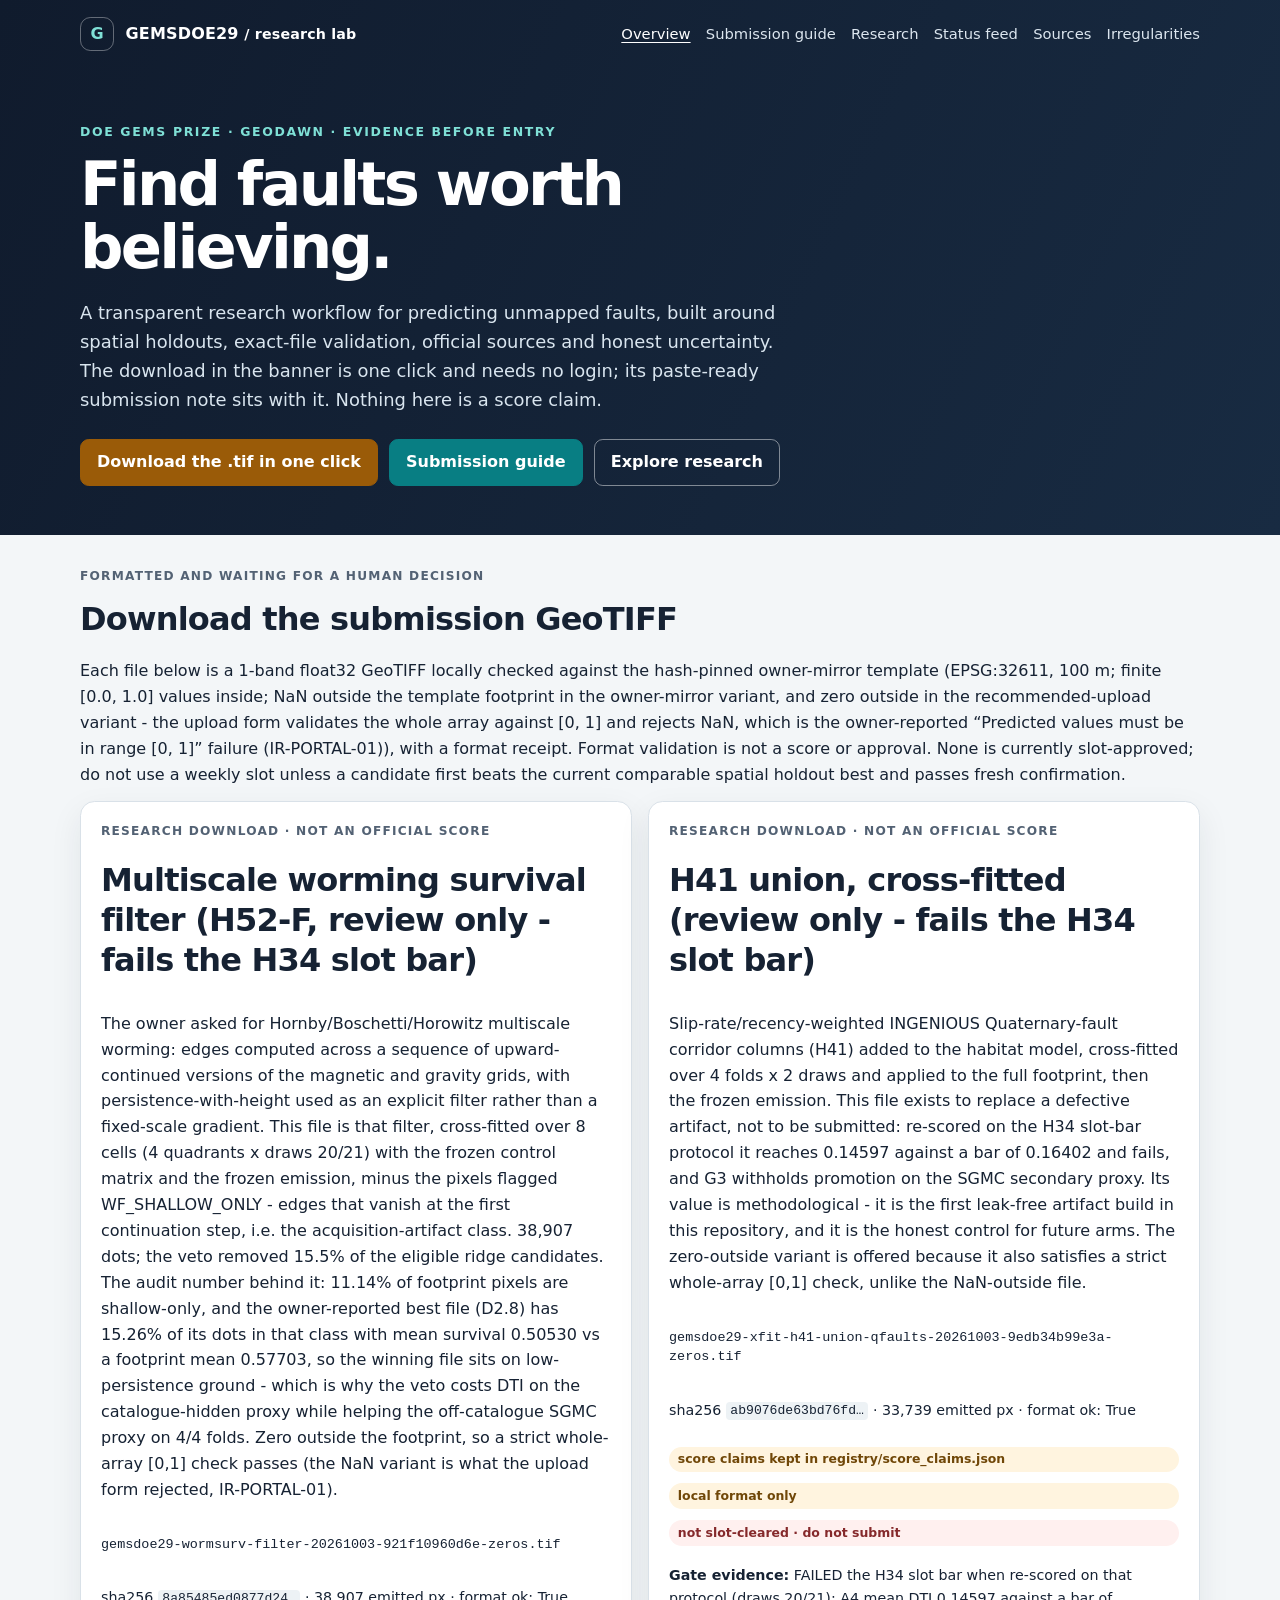
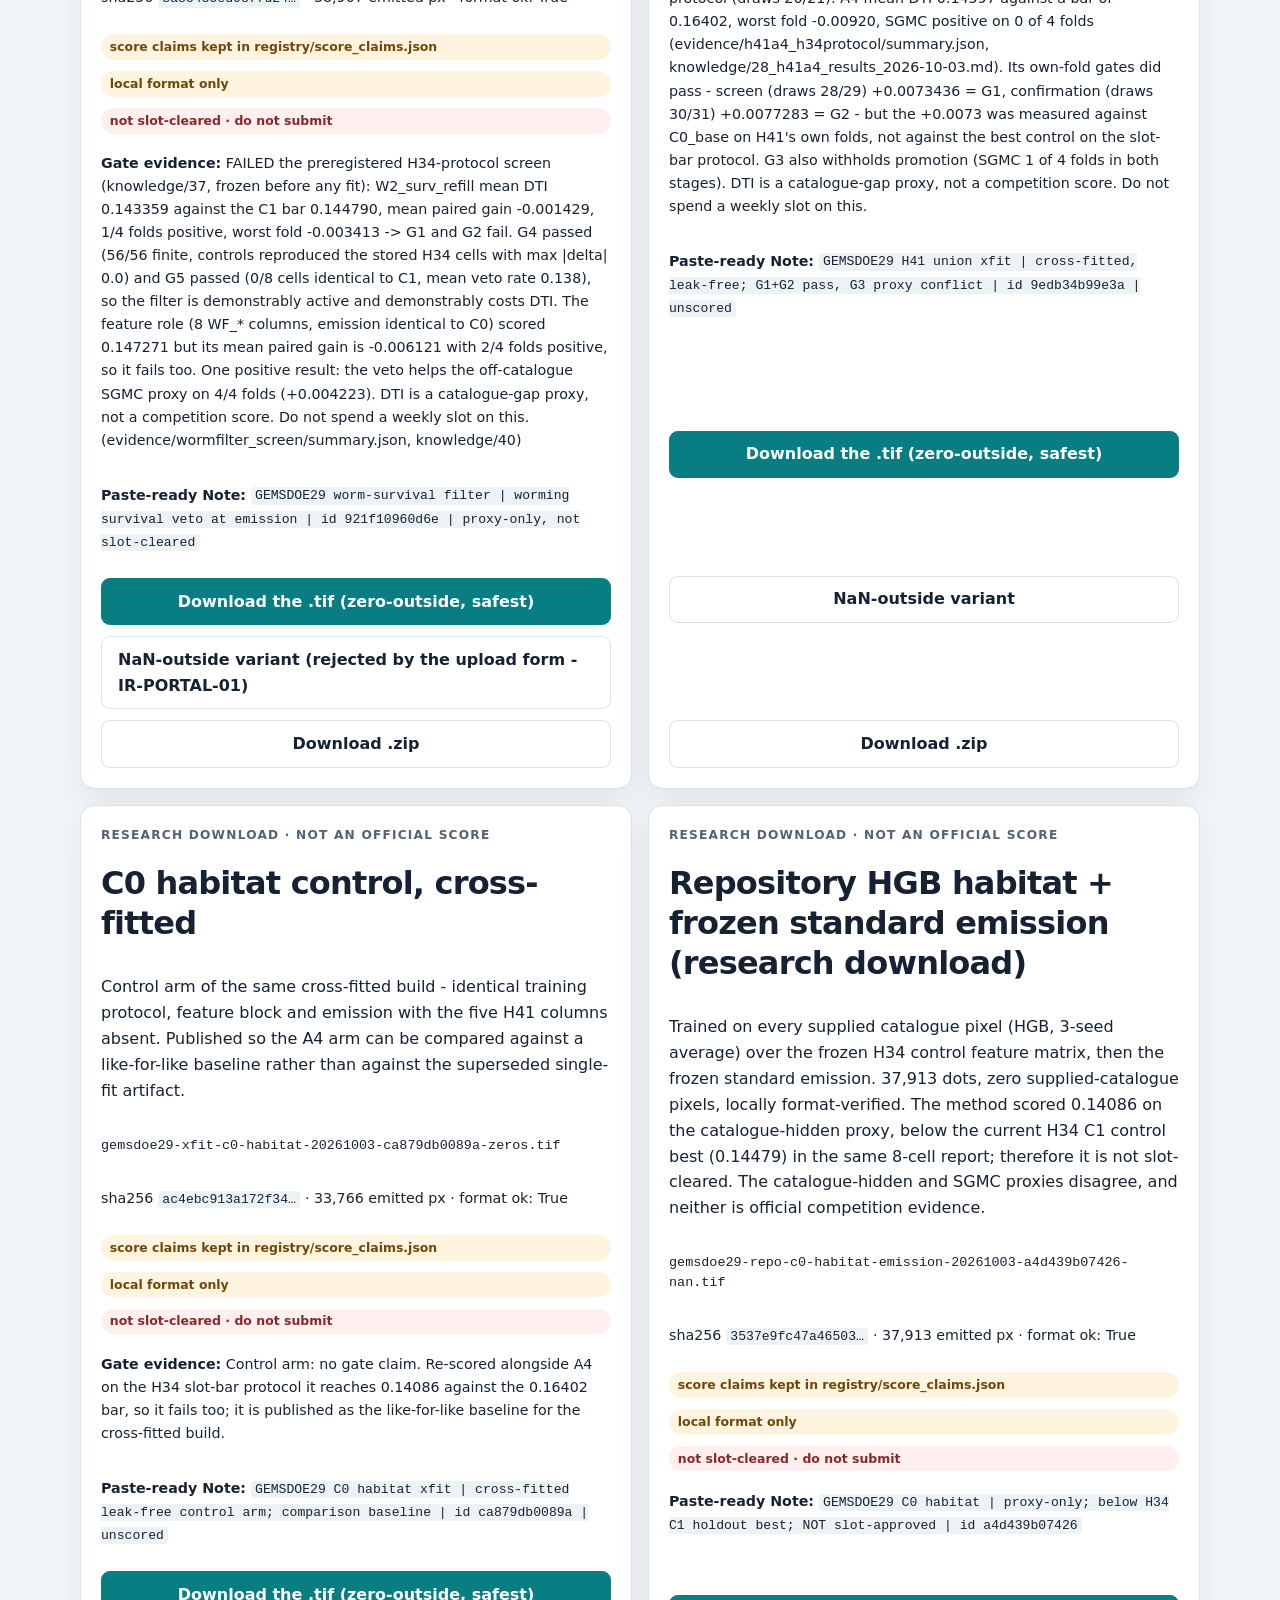
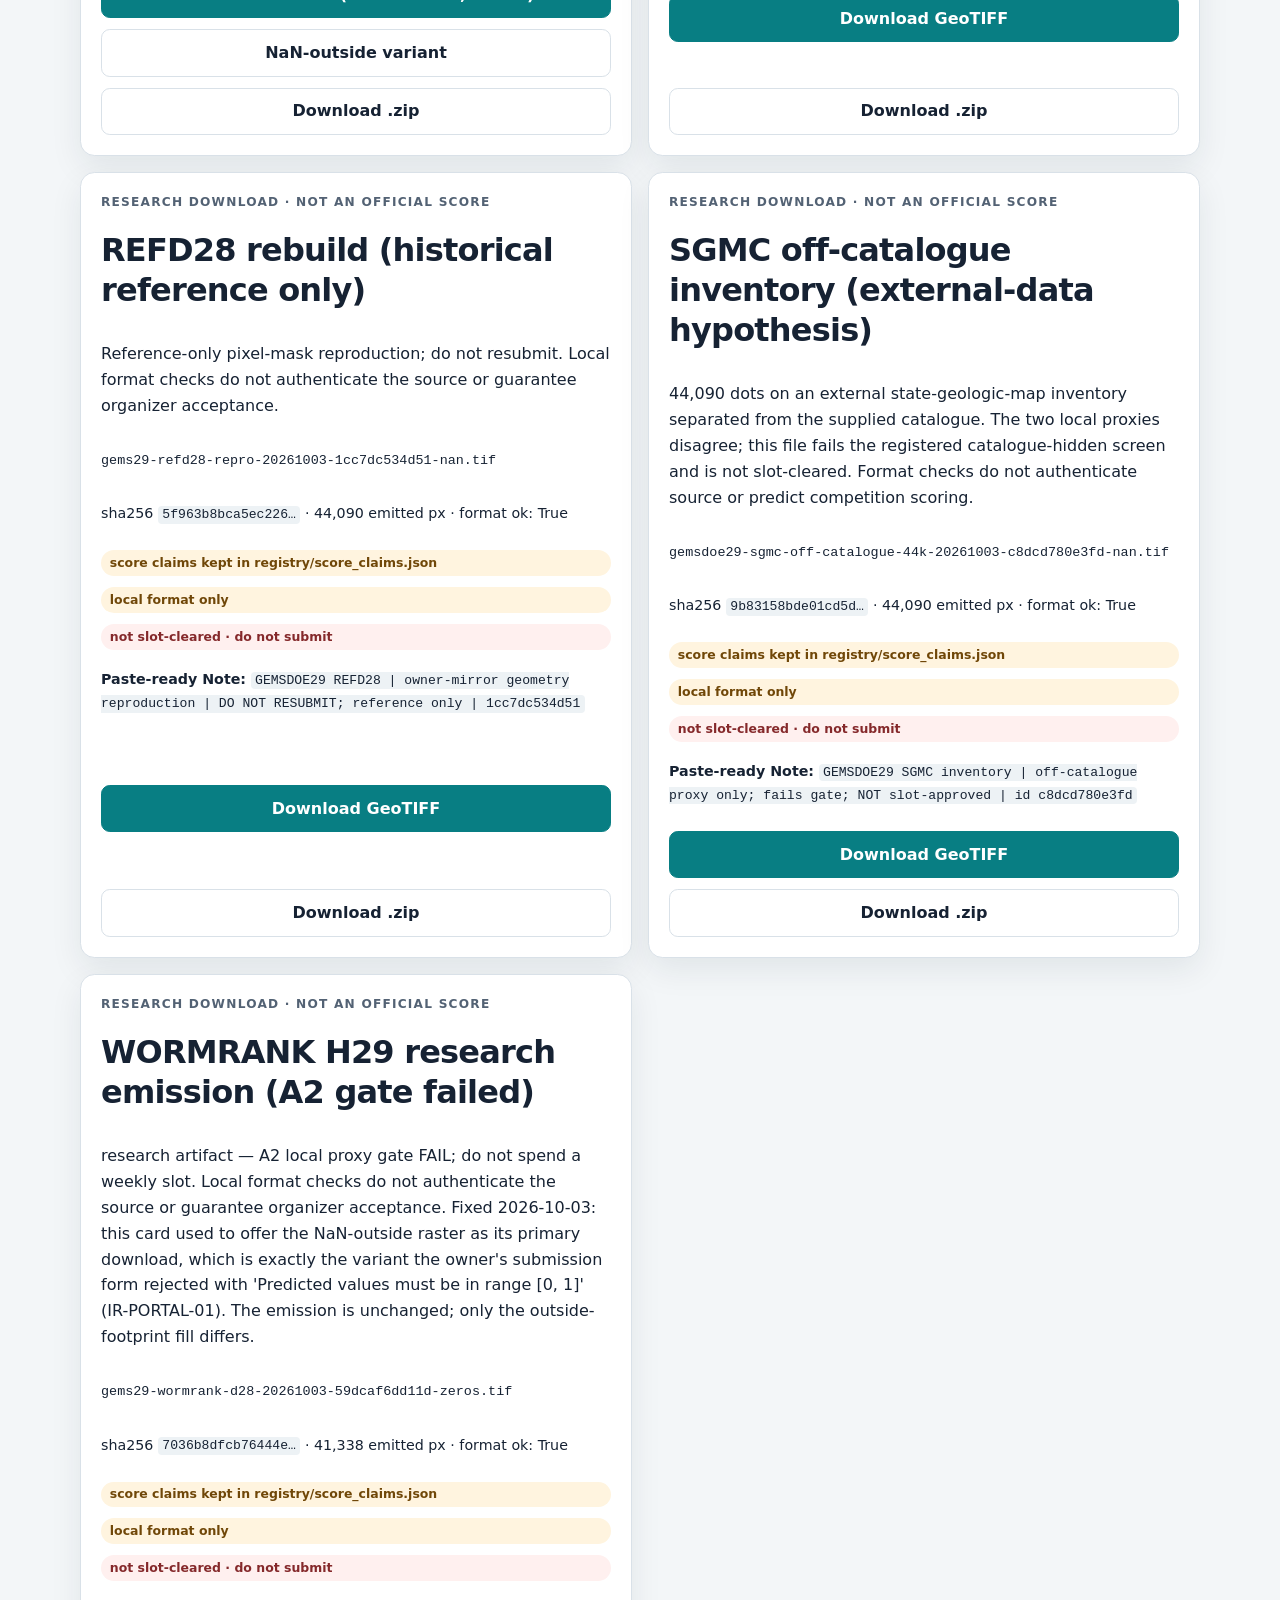
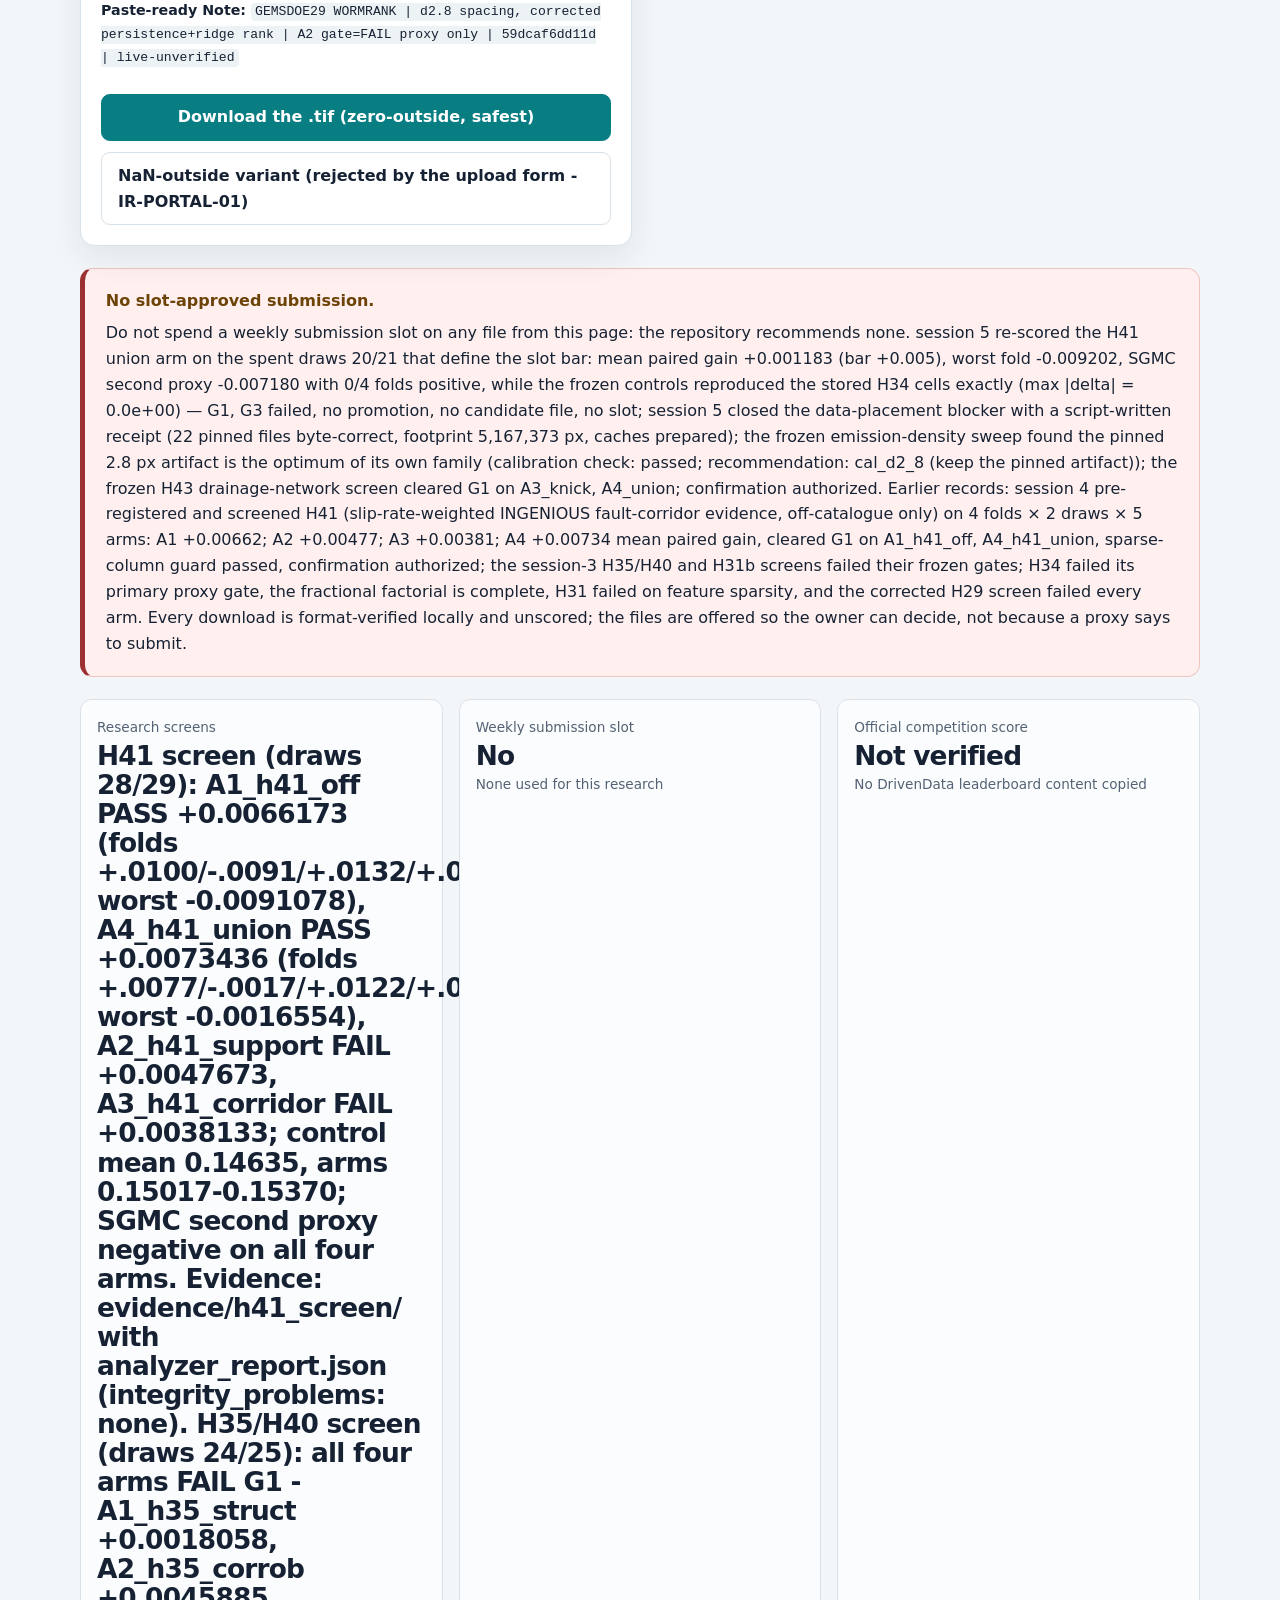
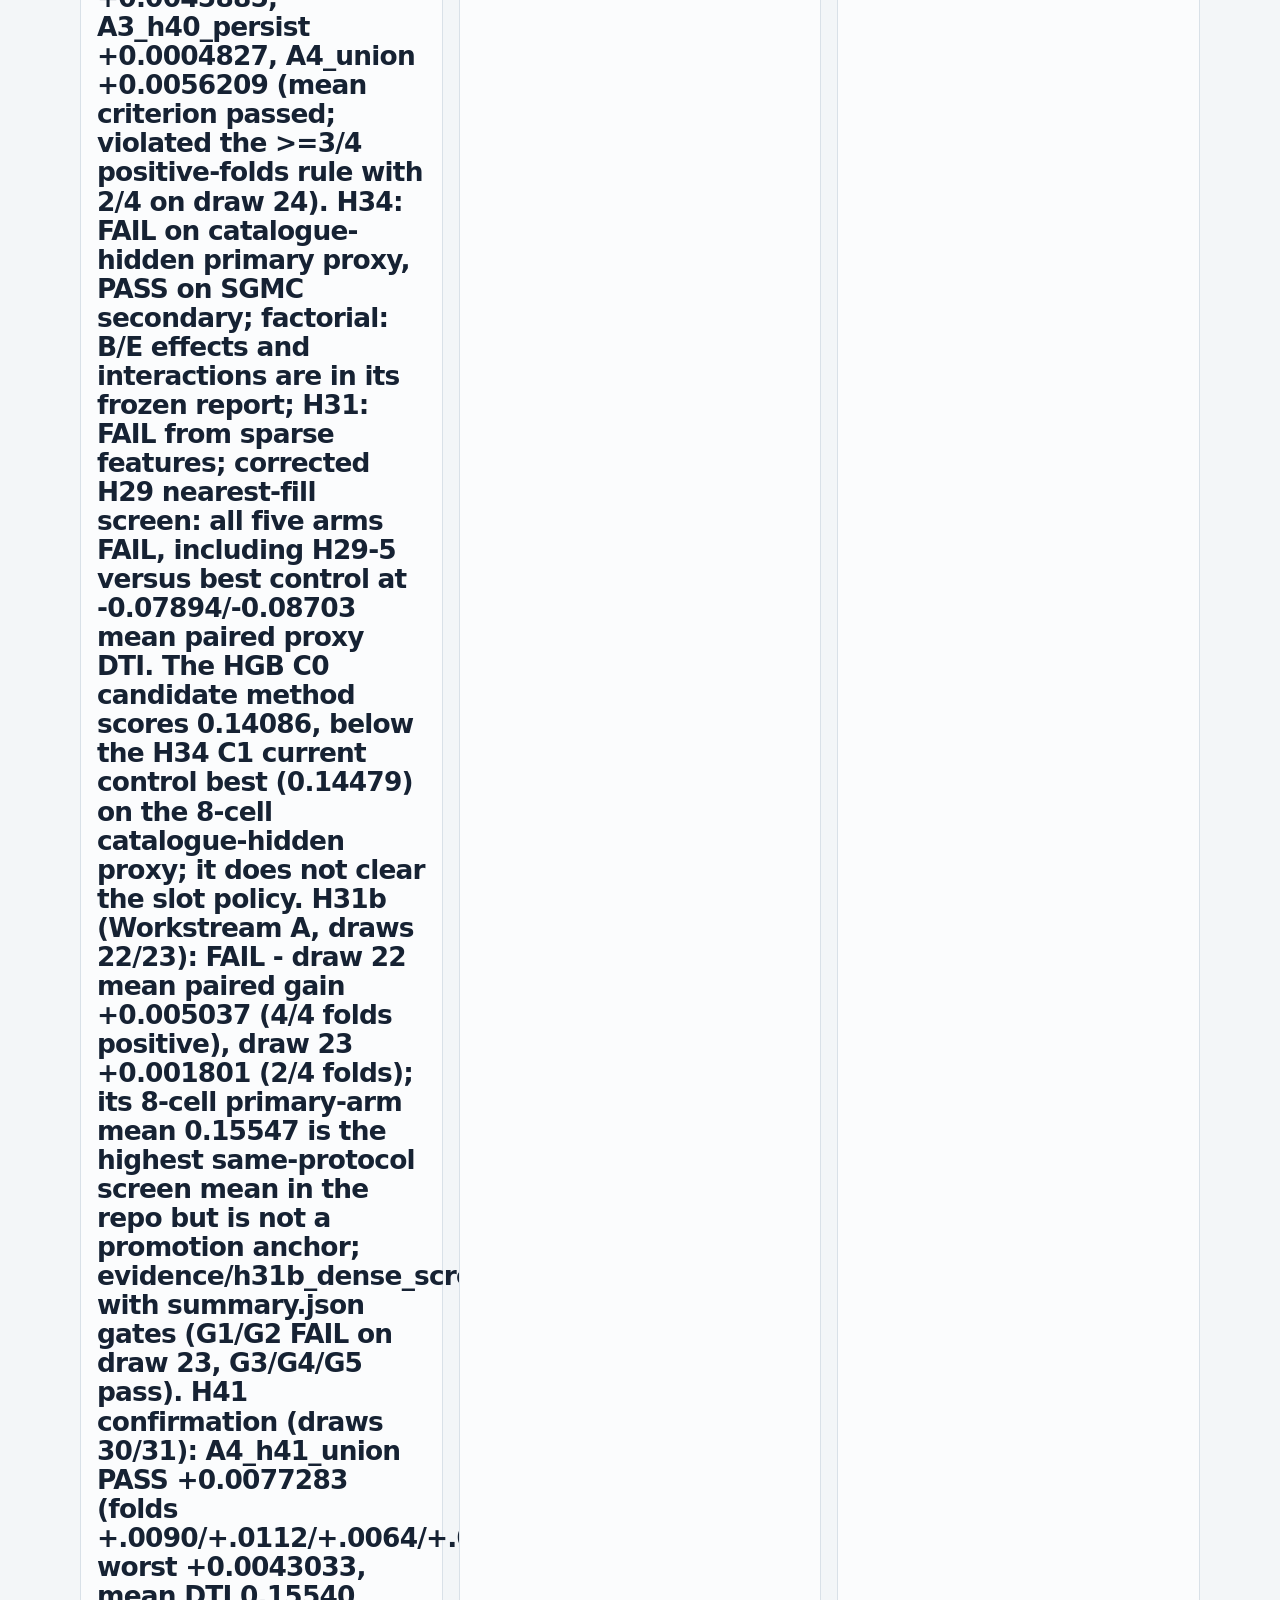
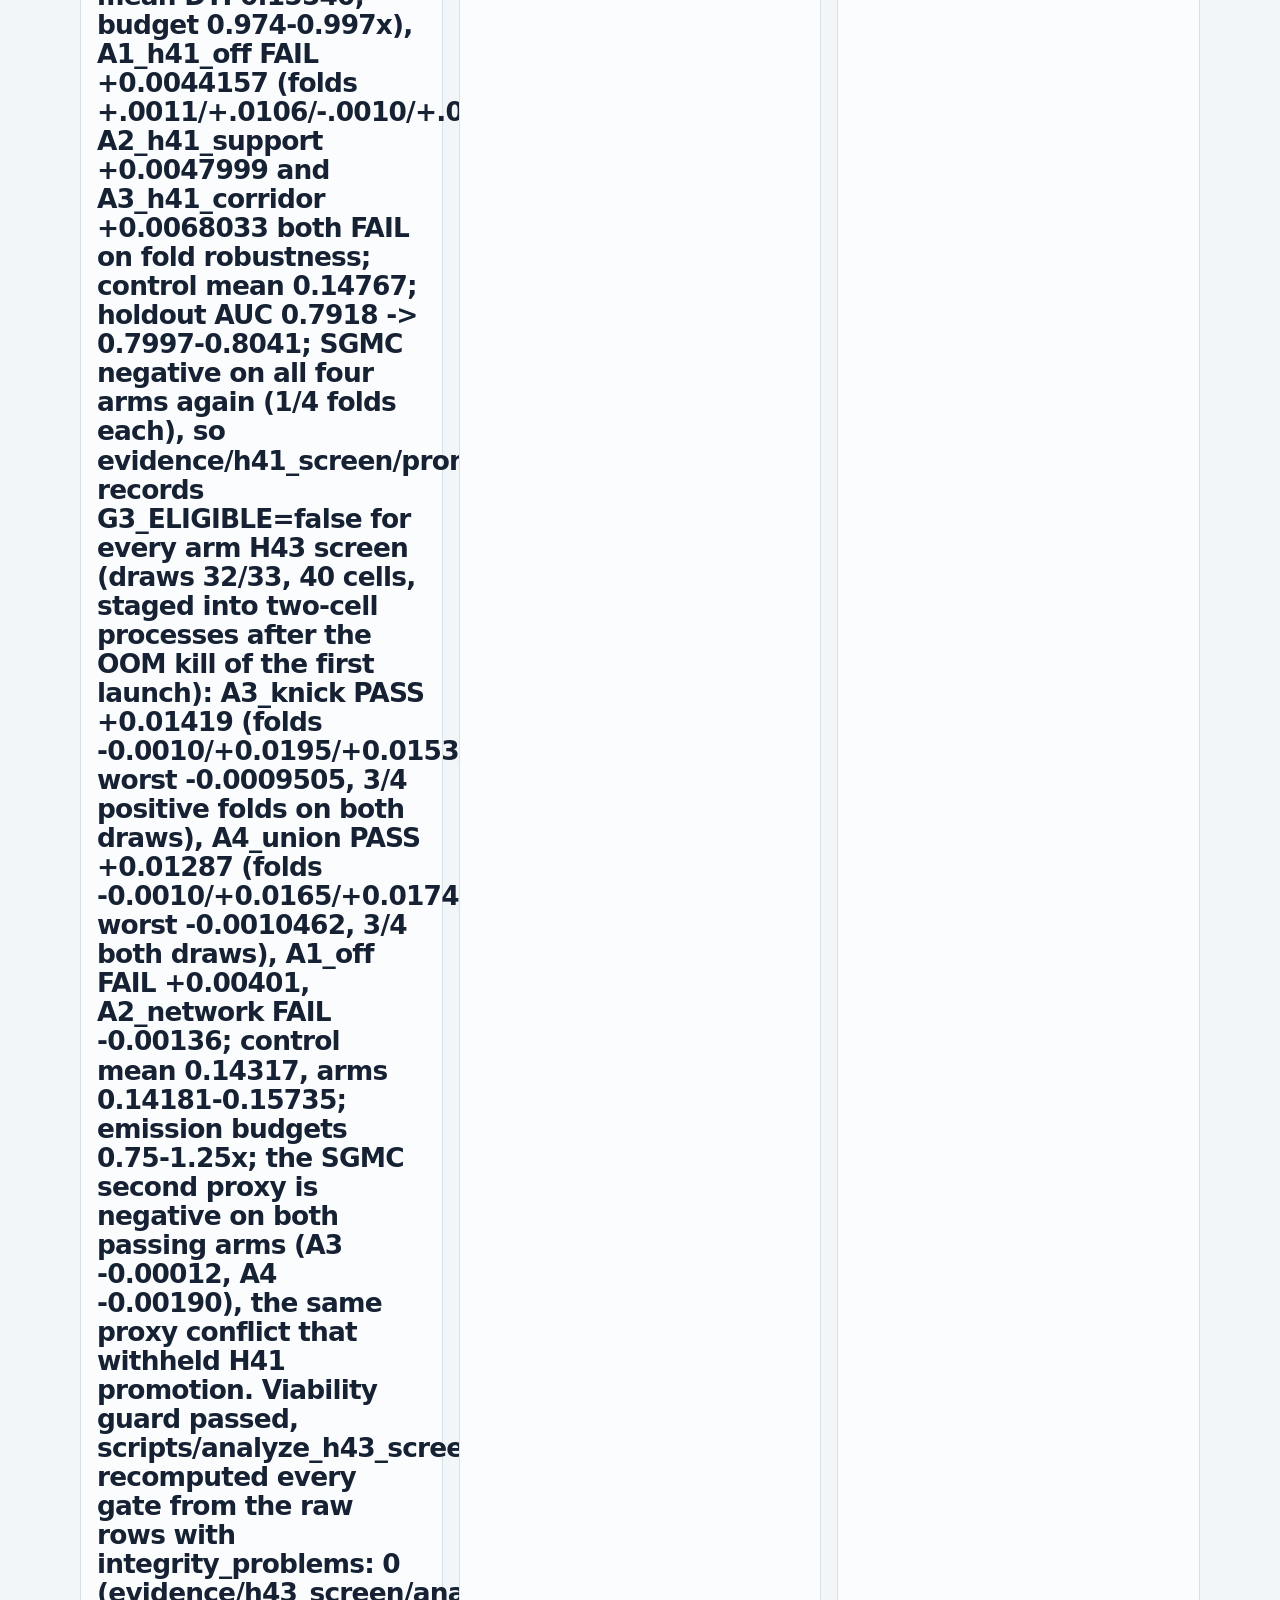
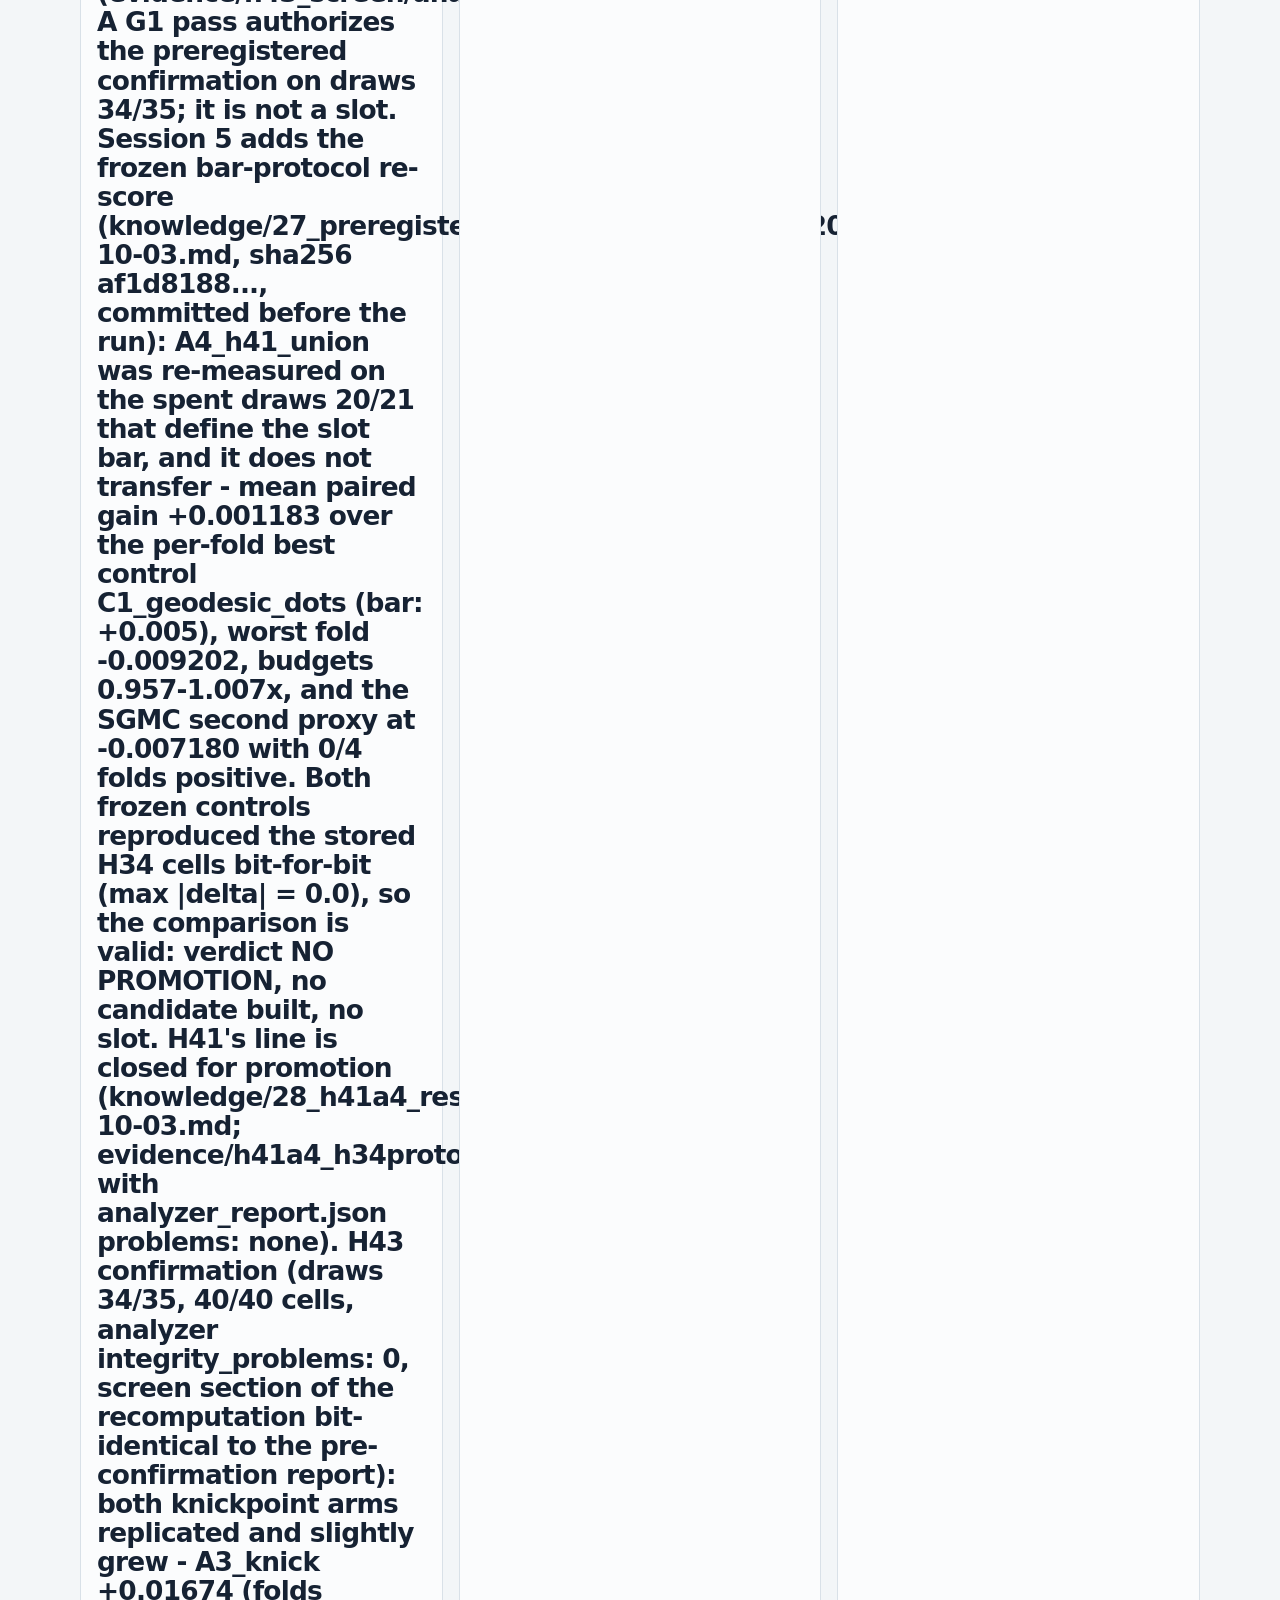
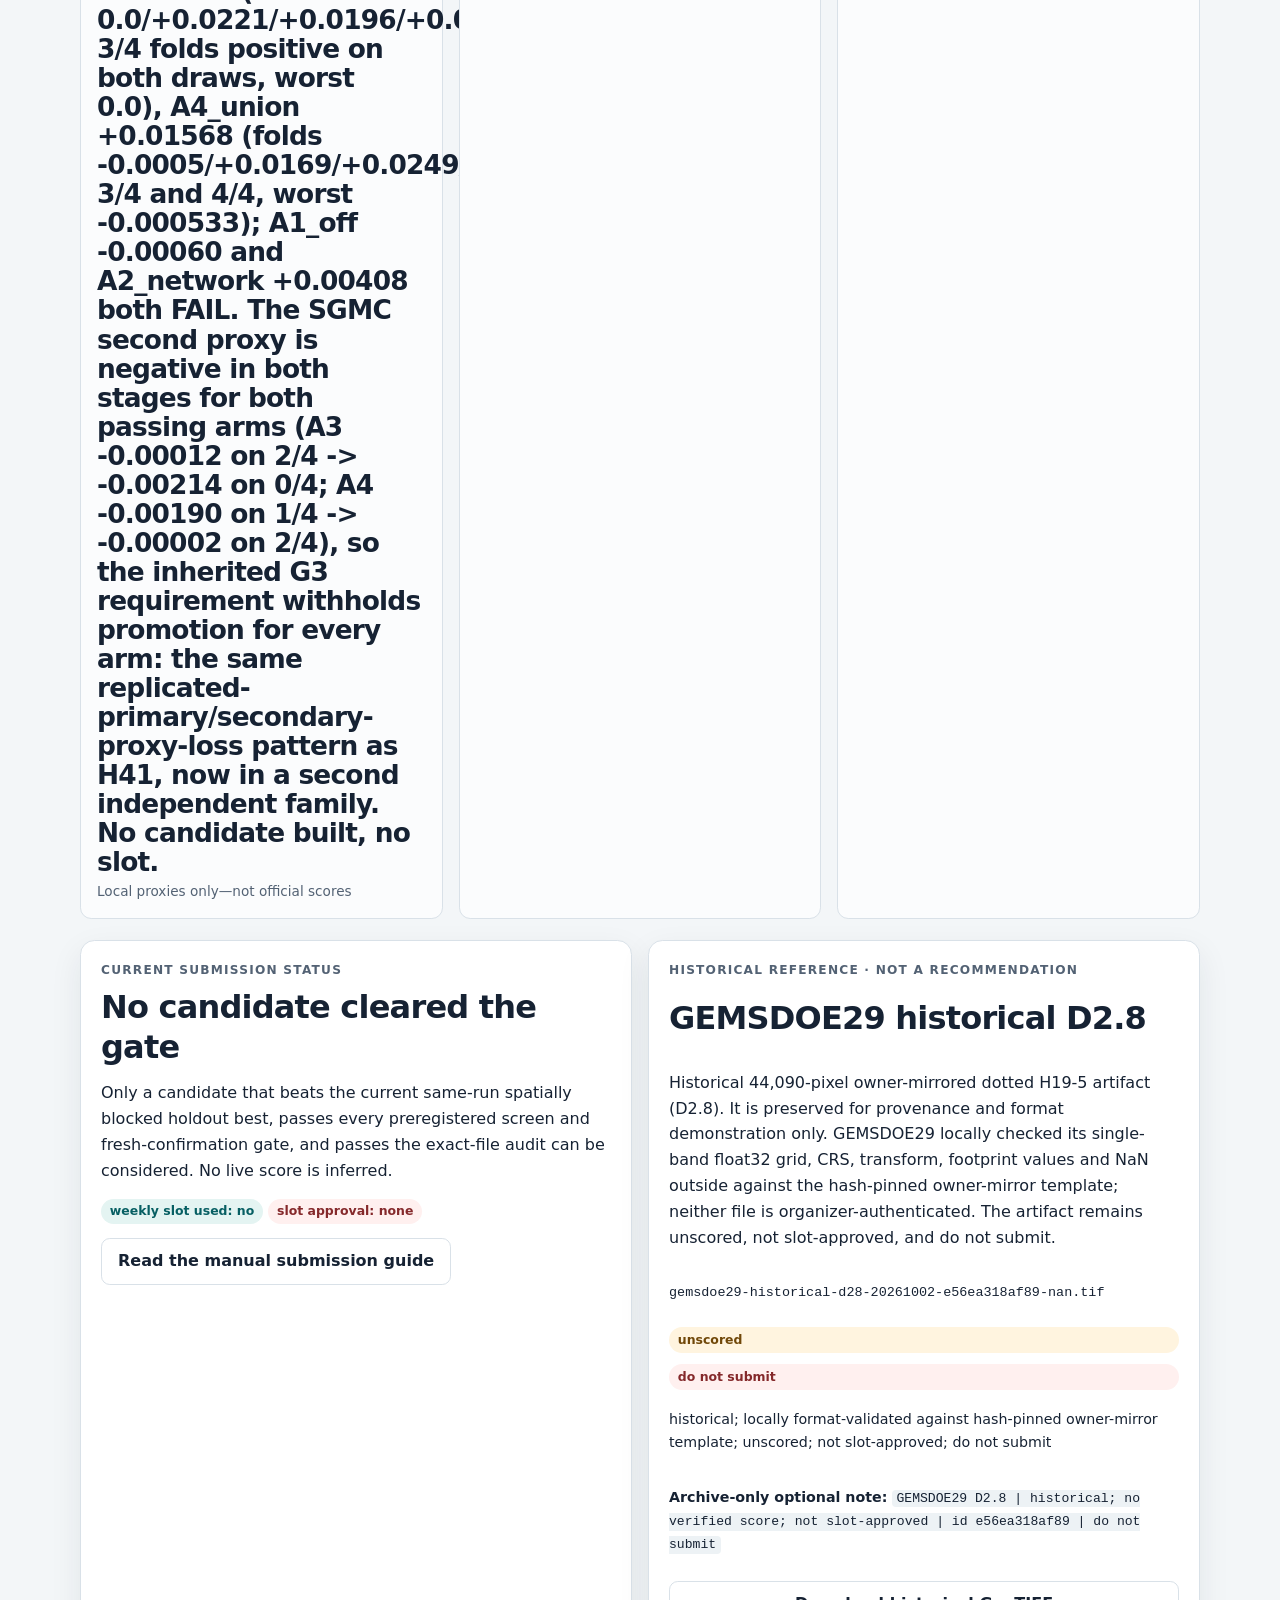
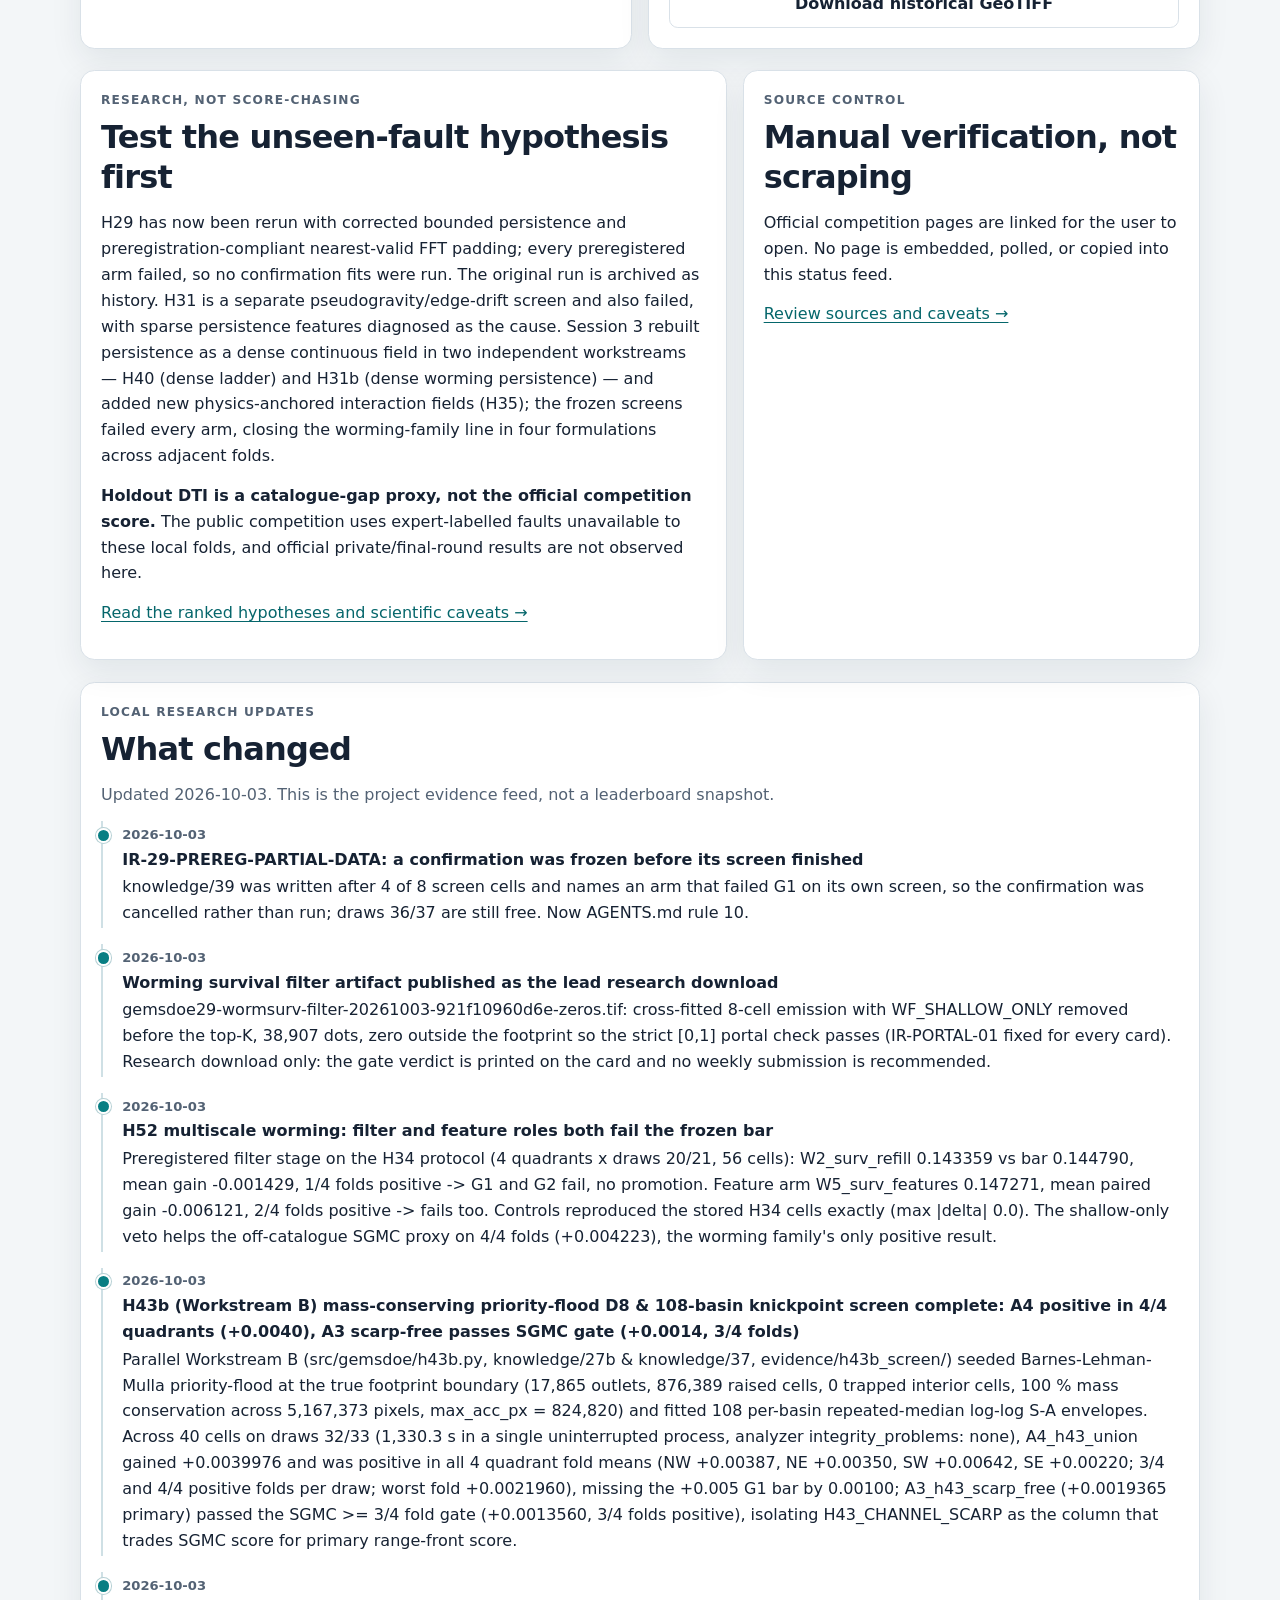
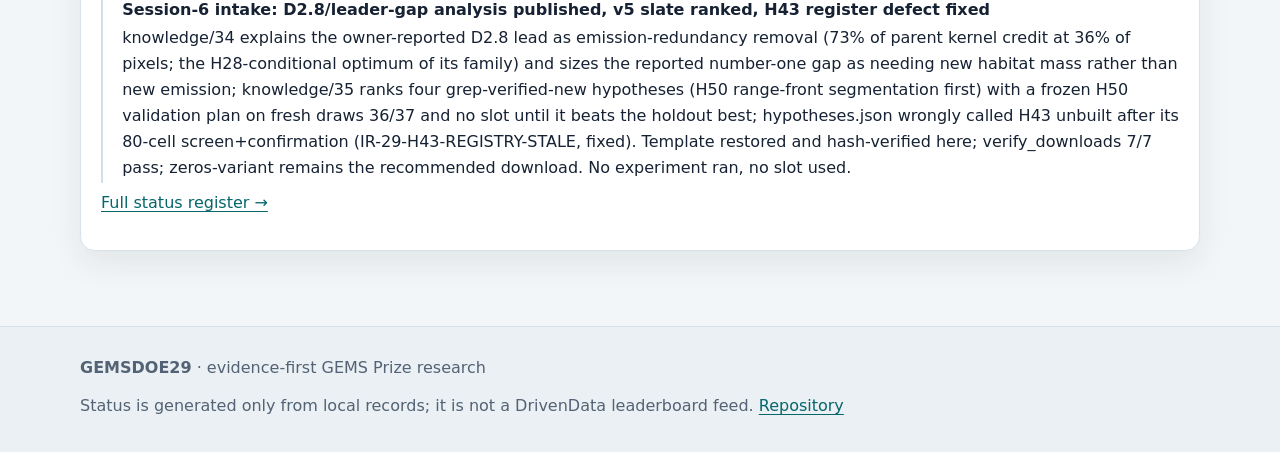
==== commit 00a72086: "Merge origin/main into arena/01a103c6-gemsdoe29; reconcile session-7 worming with Workstream-B H43b " ====
--- a/docs/index.html
+++ b/docs/index.html
@@ -1,2 +1,2 @@
 <!doctype html>
-<html lang="en"><head><meta charset="utf-8"><meta name="viewport" content="width=device-width, initial-scale=1"><meta name="description" content="Auditable, spatially validated research for the DOE GEMS Prize. No slot-approved submission is currently available."><title>Overview | GEMSDOE29</title><link rel="icon" href="assets/favicon.svg" type="image/svg+xml"><link rel="stylesheet" href="assets/site.css"></head><body><a class="skip-link" href="#main">Skip to content</a><header class="site-header"><div class="shell header-top"><a class="brand" href="index.html"><span class="brand-mark" aria-hidden="true">G</span><span>GEMSDOE29 <span class="small">/ research lab</span></span></a><nav aria-label="Primary"><a href="index.html" aria-current="page">Overview</a><a href="executive-summary.html">Submission guide</a><a href="research.html">Research</a><a href="status.html">Status feed</a><a href="sources.html">Sources</a><a href="irregularities.html">Irregularities</a></nav></div><div class="shell hero"><p class="eyebrow">DOE GEMS Prize · GeoDAWN · evidence before entry</p><h1>Find faults worth believing.</h1><p class="hero-copy">A transparent research workflow for predicting unmapped faults, built around spatial holdouts, exact-file validation, official sources and honest uncertainty. The download in the banner is one click and needs no login; its paste-ready submission note sits with it. Nothing here is a score claim.</p><div class="hero-actions"><a href="downloads/gemsdoe29-wormsurv-filter-20261003-921f10960d6e-zeros.tif" class="button cta">Download the .tif in one click</a><a href="executive-summary.html" class="button">Submission guide</a><a href="research.html" class="button secondary">Explore research</a></div></div></header><main id="main"><div class="shell"><section aria-label="Candidate downloads"><p class="kicker">Formatted and waiting for a human decision</p><h2>Download the submission GeoTIFF</h2><p>Each file below is a 1-band float32 GeoTIFF locally checked against the hash-pinned owner-mirror template (EPSG:32611, 100 m; finite [0.0, 1.0] values inside; NaN outside the template footprint in the owner-mirror variant, and zero outside in the recommended-upload variant - the upload form validates the whole array against [0, 1] and rejects NaN, which is the owner-reported &ldquo;Predicted values must be in range [0, 1]&rdquo; failure (IR-PORTAL-01)), with a format receipt. Format validation is not a score or approval. None is currently slot-approved; do not use a weekly slot unless a candidate first beats the current comparable spatial holdout best and passes fresh confirmation.</p><section class="grid"><article class="card span-6 download-card"><p class="kicker">Research download · not an official score</p><h2>Multiscale worming survival filter (H52-F, review only - fails the H34 slot bar)</h2><p>The owner asked for Hornby/Boschetti/Horowitz multiscale worming: edges computed across a sequence of upward-continued versions of the magnetic and gravity grids, with persistence-with-height used as an explicit filter rather than a fixed-scale gradient. This file is that filter, cross-fitted over 8 cells (4 quadrants x draws 20/21) with the frozen control matrix and the frozen emission, minus the pixels flagged WF_SHALLOW_ONLY - edges that vanish at the first continuation step, i.e. the acquisition-artifact class. 38,907 dots; the veto removed 15.5% of the eligible ridge candidates. The audit number behind it: 11.14% of footprint pixels are shallow-only, and the owner-reported best file (D2.8) has 15.26% of its dots in that class with mean survival 0.50530 vs a footprint mean 0.57703, so the winning file sits on low-persistence ground - which is why the veto costs DTI on the catalogue-hidden proxy while helping the off-catalogue SGMC proxy on 4/4 folds. Zero outside the footprint, so a strict whole-array [0,1] check passes (the NaN variant is what the upload form rejected, IR-PORTAL-01).</p><p class="file-name">gemsdoe29-wormsurv-filter-20261003-921f10960d6e-zeros.tif</p><p class="small">sha256 <code>8a85485ed0877d24…</code> · 38,907 emitted px · format ok: True</p><span class="pill warning">score claims kept in registry/score_claims.json</span> <span class="pill warning">local format only</span> <span class="pill no">not slot-cleared · do not submit</span><p class="small"><strong>Gate evidence:</strong> FAILED the preregistered H34-protocol screen (knowledge/37, frozen before any fit): W2_surv_refill mean DTI 0.143359 against the C1 bar 0.144790, mean paired gain -0.001429, 1/4 folds positive, worst fold -0.003413 -&gt; G1 and G2 fail. G4 passed (56/56 finite, controls reproduced the stored H34 cells with max |delta| 0.0) and G5 passed (0/8 cells identical to C1, mean veto rate 0.138), so the filter is demonstrably active and demonstrably costs DTI. The feature role (8 WF_* columns, emission identical to C0) scored 0.147271 but its mean paired gain is -0.006121 with 2/4 folds positive, so it fails too. One positive result: the veto helps the off-catalogue SGMC proxy on 4/4 folds (+0.004223). DTI is a catalogue-gap proxy, not a competition score. Do not spend a weekly slot on this. (evidence/wormfilter_screen/summary.json, knowledge/40)</p><p class="small"><strong>Paste-ready Note:</strong> <code>GEMSDOE29 worm-survival filter | worming survival veto at emission | id 921f10960d6e | proxy-only, not slot-cleared</code></p><a class="button" href="downloads/gemsdoe29-wormsurv-filter-20261003-921f10960d6e-zeros.tif" download>Download the .tif (zero-outside, safest)</a> <a class="button light" href="downloads/gemsdoe29-wormsurv-filter-20261003-921f10960d6e-nan.tif" download>NaN-outside variant (rejected by the upload form - IR-PORTAL-01)</a> <a class="button light" href="downloads/gemsdoe29-wormsurv-filter-20261003-921f10960d6e-nan.zip" download>Download .zip</a></article><article class="card span-6 download-card"><p class="kicker">Research download · not an official score</p><h2>H41 union, cross-fitted (review only - fails the H34 slot bar)</h2><p>Slip-rate/recency-weighted INGENIOUS Quaternary-fault corridor columns (H41) added to the habitat model, cross-fitted over 4 folds x 2 draws and applied to the full footprint, then the frozen emission. This file exists to replace a defective artifact, not to be submitted: re-scored on the H34 slot-bar protocol it reaches 0.14597 against a bar of 0.16402 and fails, and G3 withholds promotion on the SGMC secondary proxy. Its value is methodological - it is the first leak-free artifact build in this repository, and it is the honest control for future arms. The zero-outside variant is offered because it also satisfies a strict whole-array [0,1] check, unlike the NaN-outside file.</p><p class="file-name">gemsdoe29-xfit-h41-union-qfaults-20261003-9edb34b99e3a-zeros.tif</p><p class="small">sha256 <code>ab9076de63bd76fd…</code> · 33,739 emitted px · format ok: True</p><span class="pill warning">score claims kept in registry/score_claims.json</span> <span class="pill warning">local format only</span> <span class="pill no">not slot-cleared · do not submit</span><p class="small"><strong>Gate evidence:</strong> FAILED the H34 slot bar when re-scored on that protocol (draws 20/21): A4 mean DTI 0.14597 against a bar of 0.16402, worst fold -0.00920, SGMC positive on 0 of 4 folds (evidence/h41a4_h34protocol/summary.json, knowledge/28_h41a4_results_2026-10-03.md). Its own-fold gates did pass - screen (draws 28/29) +0.0073436 = G1, confirmation (draws 30/31) +0.0077283 = G2 - but the +0.0073 was measured against C0_base on H41&#x27;s own folds, not against the best control on the slot-bar protocol. G3 also withholds promotion (SGMC 1 of 4 folds in both stages). DTI is a catalogue-gap proxy, not a competition score. Do not spend a weekly slot on this.</p><p class="small"><strong>Paste-ready Note:</strong> <code>GEMSDOE29 H41 union xfit | cross-fitted, leak-free; G1+G2 pass, G3 proxy conflict | id 9edb34b99e3a | unscored</code></p><a class="button" href="downloads/gemsdoe29-xfit-h41-union-qfaults-20261003-9edb34b99e3a-zeros.tif" download>Download the .tif (zero-outside, safest)</a> <a class="button light" href="downloads/gemsdoe29-xfit-h41-union-qfaults-20261003-9edb34b99e3a-nan.tif" download>NaN-outside variant</a> <a class="button light" href="downloads/gemsdoe29-xfit-h41-union-qfaults-20261003-9edb34b99e3a-zeros.zip" download>Download .zip</a></article><article class="card span-6 download-card"><p class="kicker">Research download · not an official score</p><h2>C0 habitat control, cross-fitted</h2><p>Control arm of the same cross-fitted build - identical training protocol, feature block and emission with the five H41 columns absent. Published so the A4 arm can be compared against a like-for-like baseline rather than against the superseded single-fit artifact.</p><p class="file-name">gemsdoe29-xfit-c0-habitat-20261003-ca879db0089a-zeros.tif</p><p class="small">sha256 <code>ac4ebc913a172f34…</code> · 33,766 emitted px · format ok: True</p><span class="pill warning">score claims kept in registry/score_claims.json</span> <span class="pill warning">local format only</span> <span class="pill no">not slot-cleared · do not submit</span><p class="small"><strong>Gate evidence:</strong> Control arm: no gate claim. Re-scored alongside A4 on the H34 slot-bar protocol it reaches 0.14086 against the 0.16402 bar, so it fails too; it is published as the like-for-like baseline for the cross-fitted build.</p><p class="small"><strong>Paste-ready Note:</strong> <code>GEMSDOE29 C0 habitat xfit | cross-fitted leak-free control arm; comparison baseline | id ca879db0089a | unscored</code></p><a class="button" href="downloads/gemsdoe29-xfit-c0-habitat-20261003-ca879db0089a-zeros.tif" download>Download the .tif (zero-outside, safest)</a> <a class="button light" href="downloads/gemsdoe29-xfit-c0-habitat-20261003-ca879db0089a-nan.tif" download>NaN-outside variant</a> <a class="button light" href="downloads/gemsdoe29-xfit-c0-habitat-20261003-ca879db0089a-zeros.zip" download>Download .zip</a></article><article class="card span-6 download-card"><p class="kicker">Research download · not an official score</p><h2>Repository HGB habitat + frozen standard emission (research download)</h2><p>Trained on every supplied catalogue pixel (HGB, 3-seed average) over the frozen H34 control feature matrix, then the frozen standard emission. 37,913 dots, zero supplied-catalogue pixels, locally format-verified. The method scored 0.14086 on the catalogue-hidden proxy, below the current H34 C1 control best (0.14479) in the same 8-cell report; therefore it is not slot-cleared. The catalogue-hidden and SGMC proxies disagree, and neither is official competition evidence.</p><p class="file-name">gemsdoe29-repo-c0-habitat-emission-20261003-a4d439b07426-nan.tif</p><p class="small">sha256 <code>3537e9fc47a46503…</code> · 37,913 emitted px · format ok: True</p><span class="pill warning">score claims kept in registry/score_claims.json</span> <span class="pill warning">local format only</span> <span class="pill no">not slot-cleared · do not submit</span><p class="small"><strong>Paste-ready Note:</strong> <code>GEMSDOE29 C0 habitat | proxy-only; below H34 C1 holdout best; NOT slot-approved | id a4d439b07426</code></p><a class="button" href="downloads/gemsdoe29-repo-c0-habitat-emission-20261003-a4d439b07426-nan.tif" download>Download GeoTIFF</a> <a class="button light" href="downloads/gemsdoe29-repo-c0-habitat-emission-20261003-a4d439b07426-nan.zip" download>Download .zip</a></article><article class="card span-6 download-card"><p class="kicker">Research download · not an official score</p><h2>REFD28 rebuild (historical reference only)</h2><p>Reference-only pixel-mask reproduction; do not resubmit. Local format checks do not authenticate the source or guarantee organizer acceptance.</p><p class="file-name">gems29-refd28-repro-20261003-1cc7dc534d51-nan.tif</p><p class="small">sha256 <code>5f963b8bca5ec226…</code> · 44,090 emitted px · format ok: True</p><span class="pill warning">score claims kept in registry/score_claims.json</span> <span class="pill warning">local format only</span> <span class="pill no">not slot-cleared · do not submit</span><p class="small"><strong>Paste-ready Note:</strong> <code>GEMSDOE29 REFD28 | owner-mirror geometry reproduction | DO NOT RESUBMIT; reference only | 1cc7dc534d51</code></p><a class="button" href="downloads/gems29-refd28-repro-20261003-1cc7dc534d51-nan.tif" download>Download GeoTIFF</a> <a class="button light" href="downloads/gems29-refd28-repro-20261003-1cc7dc534d51-nan.zip" download>Download .zip</a></article><article class="card span-6 download-card"><p class="kicker">Research download · not an official score</p><h2>SGMC off-catalogue inventory (external-data hypothesis)</h2><p>44,090 dots on an external state-geologic-map inventory separated from the supplied catalogue. The two local proxies disagree; this file fails the registered catalogue-hidden screen and is not slot-cleared. Format checks do not authenticate source or predict competition scoring.</p><p class="file-name">gemsdoe29-sgmc-off-catalogue-44k-20261003-c8dcd780e3fd-nan.tif</p><p class="small">sha256 <code>9b83158bde01cd5d…</code> · 44,090 emitted px · format ok: True</p><span class="pill warning">score claims kept in registry/score_claims.json</span> <span class="pill warning">local format only</span> <span class="pill no">not slot-cleared · do not submit</span><p class="small"><strong>Paste-ready Note:</strong> <code>GEMSDOE29 SGMC inventory | off-catalogue proxy only; fails gate; NOT slot-approved | id c8dcd780e3fd</code></p><a class="button" href="downloads/gemsdoe29-sgmc-off-catalogue-44k-20261003-c8dcd780e3fd-nan.tif" download>Download GeoTIFF</a> <a class="button light" href="downloads/gemsdoe29-sgmc-off-catalogue-44k-20261003-c8dcd780e3fd-nan.zip" download>Download .zip</a></article><article class="card span-6 download-card"><p class="kicker">Research download · not an official score</p><h2>WORMRANK H29 research emission (A2 gate failed)</h2><p>research artifact — A2 local proxy gate FAIL; do not spend a weekly slot. Local format checks do not authenticate the source or guarantee organizer acceptance. Fixed 2026-10-03: this card used to offer the NaN-outside raster as its primary download, which is exactly the variant the owner&#x27;s submission form rejected with &#x27;Predicted values must be in range [0, 1]&#x27; (IR-PORTAL-01). The emission is unchanged; only the outside-footprint fill differs.</p><p class="file-name">gems29-wormrank-d28-20261003-59dcaf6dd11d-zeros.tif</p><p class="small">sha256 <code>7036b8dfcb76444e…</code> · 41,338 emitted px · format ok: True</p><span class="pill warning">score claims kept in registry/score_claims.json</span> <span class="pill warning">local format only</span> <span class="pill no">not slot-cleared · do not submit</span><p class="small"><strong>Paste-ready Note:</strong> <code>GEMSDOE29 WORMRANK | d2.8 spacing, corrected persistence+ridge rank | A2 gate=FAIL proxy only | 59dcaf6dd11d | live-unverified</code></p><a class="button" href="downloads/gems29-wormrank-d28-20261003-59dcaf6dd11d-zeros.tif" download>Download the .tif (zero-outside, safest)</a> <a class="button light" href="downloads/gems29-wormrank-d28-20261003-59dcaf6dd11d-nan.tif" download>NaN-outside variant (rejected by the upload form - IR-PORTAL-01)</a></article></section></section><section class="status-banner danger"><strong>No slot-approved submission.</strong><p>Do not spend a weekly submission slot on any file from this page: the repository recommends none. session 5 re-scored the H41 union arm on the spent draws 20/21 that define the slot bar: mean paired gain +0.001183 (bar +0.005), worst fold -0.009202, SGMC second proxy -0.007180 with 0/4 folds positive, while the frozen controls reproduced the stored H34 cells exactly (max |delta| = 0.0e+00) — G1, G3 failed, no promotion, no candidate file, no slot; session 5 closed the data-placement blocker with a script-written receipt (22 pinned files byte-correct, footprint 5,167,373 px, caches prepared); the frozen emission-density sweep found the pinned 2.8 px artifact is the optimum of its own family (calibration check: passed; recommendation: cal_d2_8 (keep the pinned artifact)); the frozen H43 drainage-network screen cleared G1 on A3_knick, A4_union; confirmation authorized. Earlier records: session 4 pre-registered and screened H41 (slip-rate-weighted INGENIOUS fault-corridor evidence, off-catalogue only) on 4 folds × 2 draws × 5 arms: A1 +0.00662; A2 +0.00477; A3 +0.00381; A4 +0.00734 mean paired gain, cleared G1 on A1_h41_off, A4_h41_union, sparse-column guard passed, confirmation authorized; the session-3 H35/H40 and H31b screens failed their frozen gates; H34 failed its primary proxy gate, the fractional factorial is complete, H31 failed on feature sparsity, and the corrected H29 screen failed every arm. Every download is format-verified locally and unscored; the files are offered so the owner can decide, not because a proxy says to submit.</p></section><section class="grid" aria-label="Research status metrics"><div class="metric span-4"><span class="label">Research screens</span><span class="value">H41 screen (draws 28/29): A1_h41_off PASS +0.0066173 (folds +.0100/-.0091/+.0132/+.0124, worst -0.0091078), A4_h41_union PASS +0.0073436 (folds +.0077/-.0017/+.0122/+.0111, worst -0.0016554), A2_h41_support FAIL +0.0047673, A3_h41_corridor FAIL +0.0038133; control mean 0.14635, arms 0.15017-0.15370; SGMC second proxy negative on all four arms. Evidence: evidence/h41_screen/ with analyzer_report.json (integrity_problems: none). H35/H40 screen (draws 24/25): all four arms FAIL G1 - A1_h35_struct +0.0018058, A2_h35_corrob +0.0045885, A3_h40_persist +0.0004827, A4_union +0.0056209 (mean criterion passed; violated the &gt;=3/4 positive-folds rule with 2/4 on draw 24). H34: FAIL on catalogue-hidden primary proxy, PASS on SGMC secondary; factorial: B/E effects and interactions are in its frozen report; H31: FAIL from sparse features; corrected H29 nearest-fill screen: all five arms FAIL, including H29-5 versus best control at -0.07894/-0.08703 mean paired proxy DTI. The HGB C0 candidate method scores 0.14086, below the H34 C1 current control best (0.14479) on the 8-cell catalogue-hidden proxy; it does not clear the slot policy. H31b (Workstream A, draws 22/23): FAIL - draw 22 mean paired gain +0.005037 (4/4 folds positive), draw 23 +0.001801 (2/4 folds); its 8-cell primary-arm mean 0.15547 is the highest same-protocol screen mean in the repo but is not a promotion anchor; evidence/h31b_dense_screen/ with summary.json gates (G1/G2 FAIL on draw 23, G3/G4/G5 pass). H41 confirmation (draws 30/31): A4_h41_union PASS +0.0077283 (folds +.0090/+.0112/+.0064/+.0043, worst +0.0043033, mean DTI 0.15540, budget 0.974-0.997x), A1_h41_off FAIL +0.0044157 (folds +.0011/+.0106/-.0010/+.0069), A2_h41_support +0.0047999 and A3_h41_corridor +0.0068033 both FAIL on fold robustness; control mean 0.14767; holdout AUC 0.7918 -&gt; 0.7997-0.8041; SGMC negative on all four arms again (1/4 folds each), so evidence/h41_screen/promotion_gate.json records G3_ELIGIBLE=false for every arm H43 screen (draws 32/33, 40 cells, staged into two-cell processes after the OOM kill of the first launch): A3_knick PASS +0.01419 (folds -0.0010/+0.0195/+0.0153/+0.0229, worst -0.0009505, 3/4 positive folds on both draws), A4_union PASS +0.01287 (folds -0.0010/+0.0165/+0.0174/+0.0187, worst -0.0010462, 3/4 both draws), A1_off FAIL +0.00401, A2_network FAIL -0.00136; control mean 0.14317, arms 0.14181-0.15735; emission budgets 0.75-1.25x; the SGMC second proxy is negative on both passing arms (A3 -0.00012, A4 -0.00190), the same proxy conflict that withheld H41 promotion. Viability guard passed, scripts/analyze_h43_screen.py recomputed every gate from the raw rows with integrity_problems: 0 (evidence/h43_screen/analyzer_report.json). A G1 pass authorizes the preregistered confirmation on draws 34/35; it is not a slot. Session 5 adds the frozen bar-protocol re-score (knowledge/27_preregistered_h41a4_h34protocol_2026-10-03.md, sha256 af1d8188..., committed before the run): A4_h41_union was re-measured on the spent draws 20/21 that define the slot bar, and it does not transfer - mean paired gain +0.001183 over the per-fold best control C1_geodesic_dots (bar: +0.005), worst fold -0.009202, budgets 0.957-1.007x, and the SGMC second proxy at -0.007180 with 0/4 folds positive. Both frozen controls reproduced the stored H34 cells bit-for-bit (max |delta| = 0.0), so the comparison is valid: verdict NO PROMOTION, no candidate built, no slot. H41&#x27;s line is closed for promotion (knowledge/28_h41a4_results_2026-10-03.md; evidence/h41a4_h34protocol/ with analyzer_report.json problems: none). H43 confirmation (draws 34/35, 40/40 cells, analyzer integrity_problems: 0, screen section of the recomputation bit-identical to the pre-confirmation report): both knickpoint arms replicated and slightly grew - A3_knick +0.01674 (folds 0.0/+0.0221/+0.0196/+0.0252, 3/4 folds positive on both draws, worst 0.0), A4_union +0.01568 (folds -0.0005/+0.0169/+0.0249/+0.0215, 3/4 and 4/4, worst -0.000533); A1_off -0.00060 and A2_network +0.00408 both FAIL. The SGMC second proxy is negative in both stages for both passing arms (A3 -0.00012 on 2/4 -&gt; -0.00214 on 0/4; A4 -0.00190 on 1/4 -&gt; -0.00002 on 2/4), so the inherited G3 requirement withholds promotion for every arm: the same replicated-primary/secondary-proxy-loss pattern as H41, now in a second independent family. No candidate built, no slot.</span><span class="label">Local proxies only—not official scores</span></div><div class="metric span-4"><span class="label">Weekly submission slot</span><span class="value">No</span><span class="label">None used for this research</span></div><div class="metric span-4"><span class="label">Official competition score</span><span class="value">Not verified</span><span class="label">No DrivenData leaderboard content copied</span></div></section><section class="grid" aria-label="Submission artifacts"><article class="card span-6"><p class="kicker">Current submission status</p><h2>No candidate cleared the gate</h2><p>Only a candidate that beats the current same-run spatially blocked holdout best, passes every preregistered screen and fresh-confirmation gate, and passes the exact-file audit can be considered. No live score is inferred.</p><p><span class="pill yes">weekly slot used: no</span> <span class="pill no">slot approval: none</span></p><a class="button light" href="executive-summary.html">Read the manual submission guide</a></article><article class="card span-6 download-card"><p class="kicker">Historical reference · not a recommendation</p><h2>GEMSDOE29 historical D2.8</h2><p>Historical 44,090-pixel owner-mirrored dotted H19-5 artifact (D2.8). It is preserved for provenance and format demonstration only. GEMSDOE29 locally checked its single-band float32 grid, CRS, transform, footprint values and NaN outside against the hash-pinned owner-mirror template; neither file is organizer-authenticated. The artifact remains unscored, not slot-approved, and do not submit.</p><p class="file-name">gemsdoe29-historical-d28-20261002-e56ea318af89-nan.tif</p><span class="pill warning">unscored</span> <span class="pill no">do not submit</span><p class="small">historical; locally format-validated against hash-pinned owner-mirror template; unscored; not slot-approved; do not submit</p><p class="small"><strong>Archive-only optional note:</strong> <code>GEMSDOE29 D2.8 | historical; no verified score; not slot-approved | id e56ea318af89 | do not submit</code></p><a class="button light" href="downloads/gemsdoe29-historical-d28-20261002-e56ea318af89-nan.tif" download>Download historical GeoTIFF</a></article></section><section class="grid"><article class="card span-7"><p class="kicker">Research, not score-chasing</p><h2>Test the unseen-fault hypothesis first</h2><p>H29 has now been rerun with corrected bounded persistence and preregistration-compliant nearest-valid FFT padding; every preregistered arm failed, so no confirmation fits were run. The original run is archived as history. H31 is a separate pseudogravity/edge-drift screen and also failed, with sparse persistence features diagnosed as the cause. Session 3 rebuilt persistence as a dense continuous field in two independent workstreams — H40 (dense ladder) and H31b (dense worming persistence) — and added new physics-anchored interaction fields (H35); the frozen screens failed every arm, closing the worming-family line in four formulations across adjacent folds.</p><p><strong>Holdout DTI is a catalogue-gap proxy, not the official competition score.</strong> The public competition uses expert-labelled faults unavailable to these local folds, and official private/final-round results are not observed here.</p><p><a href="research.html">Read the ranked hypotheses and scientific caveats →</a></p></article><article class="card span-5"><p class="kicker">Source control</p><h2>Manual verification, not scraping</h2><p>Official competition pages are linked for the user to open. No page is embedded, polled, or copied into this status feed.</p><p><a href="sources.html">Review sources and caveats →</a></p></article></section><section class="card"><p class="kicker">Local research updates</p><h2>What changed</h2><p class="muted">Updated 2026-10-03. This is the project evidence feed, not a leaderboard snapshot.</p><ol class="timeline"><li><time>2026-10-03</time><strong>IR-29-PREREG-PARTIAL-DATA: a confirmation was frozen before its screen finished</strong><span>knowledge/39 was written after 4 of 8 screen cells and names an arm that failed G1 on its own screen, so the confirmation was cancelled rather than run; draws 36/37 are still free. Now AGENTS.md rule 10.</span></li><li><time>2026-10-03</time><strong>Worming survival filter artifact published as the lead research download</strong><span>gemsdoe29-wormsurv-filter-20261003-921f10960d6e-zeros.tif: cross-fitted 8-cell emission with WF_SHALLOW_ONLY removed before the top-K, 38,907 dots, zero outside the footprint so the strict [0,1] portal check passes (IR-PORTAL-01 fixed for every card). Research download only: the gate verdict is printed on the card and no weekly submission is recommended.</span></li><li><time>2026-10-03</time><strong>H52 multiscale worming: filter and feature roles both fail the frozen bar</strong><span>Preregistered filter stage on the H34 protocol (4 quadrants x draws 20/21, 56 cells): W2_surv_refill 0.143359 vs bar 0.144790, mean gain -0.001429, 1/4 folds positive -&gt; G1 and G2 fail, no promotion. Feature arm W5_surv_features 0.147271, mean paired gain -0.006121, 2/4 folds positive -&gt; fails too. Controls reproduced the stored H34 cells exactly (max |delta| 0.0). The shallow-only veto helps the off-catalogue SGMC proxy on 4/4 folds (+0.004223), the worming family&#x27;s only positive result.</span></li><li><time>2026-10-03</time><strong>Session-6 intake: D2.8/leader-gap analysis published, v5 slate ranked, H43 register defect fixed</strong><span>knowledge/34 explains the owner-reported D2.8 lead as emission-redundancy removal (73% of parent kernel credit at 36% of pixels; the H28-conditional optimum of its family) and sizes the reported number-one gap as needing new habitat mass rather than new emission; knowledge/35 ranks four grep-verified-new hypotheses (H50 range-front segmentation first) with a frozen H50 validation plan on fresh draws 36/37 and no slot until it beats the holdout best; hypotheses.json wrongly called H43 unbuilt after its 80-cell screen+confirmation (IR-29-H43-REGISTRY-STALE, fixed). Template restored and hash-verified here; verify_downloads 7/7 pass; zeros-variant remains the recommended download. No experiment ran, no slot used.</span></li><li><time>2026-10-03</time><strong>H43 confirmation complete: both knickpoint arms replicate on draws 34/35 (+0.01674 / +0.01568), G3 secondary proxy withholds promotion</strong><span>40/40 cells on fresh draws 34/35 under the frozen design (design_confirm.json, clean tree bd6811e); the independent analyzer re-derived every gate from the raw rows with integrity_problems 0 and its screen section matches the pre-confirmation report exactly. A3_knick +0.01674 (3/4 folds on both draws, worst 0.0) and A4_union +0.01568 (3/4, 4/4; worst -0.000533) both replicate and grow; A1_off -0.00060 and A2_network +0.00408 fail. The SGMC second proxy is negative in both stages for both passing arms, so the inherited G3 requirement withholds promotion - the same structure as H41. No candidate file, no weekly slot, no download.</span></li></ol><p><a href="status.html">Full status register →</a></p></section></div></main><footer class="site-footer"><div class="shell footer-inner"><p><strong>GEMSDOE29</strong> · evidence-first GEMS Prize research</p><p>Status is generated only from local records; it is not a DrivenData leaderboard feed. <a href="https://github.com/buffedlizard55-lab/GEMSDOE29" target="_blank" rel="noopener noreferrer">Repository</a></p></div></footer></body></html>
+<html lang="en"><head><meta charset="utf-8"><meta name="viewport" content="width=device-width, initial-scale=1"><meta name="description" content="Auditable, spatially validated research for the DOE GEMS Prize. No slot-approved submission is currently available."><title>Overview | GEMSDOE29</title><link rel="icon" href="assets/favicon.svg" type="image/svg+xml"><link rel="stylesheet" href="assets/site.css"></head><body><a class="skip-link" href="#main">Skip to content</a><header class="site-header"><div class="shell header-top"><a class="brand" href="index.html"><span class="brand-mark" aria-hidden="true">G</span><span>GEMSDOE29 <span class="small">/ research lab</span></span></a><nav aria-label="Primary"><a href="index.html" aria-current="page">Overview</a><a href="executive-summary.html">Submission guide</a><a href="research.html">Research</a><a href="status.html">Status feed</a><a href="sources.html">Sources</a><a href="irregularities.html">Irregularities</a></nav></div><div class="shell hero"><p class="eyebrow">DOE GEMS Prize · GeoDAWN · evidence before entry</p><h1>Find faults worth believing.</h1><p class="hero-copy">A transparent research workflow for predicting unmapped faults, built around spatial holdouts, exact-file validation, official sources and honest uncertainty. The download in the banner is one click and needs no login; its paste-ready submission note sits with it. Nothing here is a score claim.</p><div class="hero-actions"><a href="downloads/gemsdoe29-wormsurv-filter-20261003-921f10960d6e-zeros.tif" class="button cta">Download the .tif in one click</a><a href="executive-summary.html" class="button">Submission guide</a><a href="research.html" class="button secondary">Explore research</a></div></div></header><main id="main"><div class="shell"><section aria-label="Candidate downloads"><p class="kicker">Formatted and waiting for a human decision</p><h2>Download the submission GeoTIFF</h2><p>Each file below is a 1-band float32 GeoTIFF locally checked against the hash-pinned owner-mirror template (EPSG:32611, 100 m; finite [0.0, 1.0] values inside; NaN outside the template footprint in the owner-mirror variant, and zero outside in the recommended-upload variant - the upload form validates the whole array against [0, 1] and rejects NaN, which is the owner-reported &ldquo;Predicted values must be in range [0, 1]&rdquo; failure (IR-PORTAL-01)), with a format receipt. Format validation is not a score or approval. None is currently slot-approved; do not use a weekly slot unless a candidate first beats the current comparable spatial holdout best and passes fresh confirmation.</p><section class="grid"><article class="card span-6 download-card"><p class="kicker">Research download · not an official score</p><h2>Multiscale worming survival filter (H52-F, review only - fails the H34 slot bar)</h2><p>The owner asked for Hornby/Boschetti/Horowitz multiscale worming: edges computed across a sequence of upward-continued versions of the magnetic and gravity grids, with persistence-with-height used as an explicit filter rather than a fixed-scale gradient. This file is that filter, cross-fitted over 8 cells (4 quadrants x draws 20/21) with the frozen control matrix and the frozen emission, minus the pixels flagged WF_SHALLOW_ONLY - edges that vanish at the first continuation step, i.e. the acquisition-artifact class. 38,907 dots; the veto removed 15.5% of the eligible ridge candidates. The audit number behind it: 11.14% of footprint pixels are shallow-only, and the owner-reported best file (D2.8) has 15.26% of its dots in that class with mean survival 0.50530 vs a footprint mean 0.57703, so the winning file sits on low-persistence ground - which is why the veto costs DTI on the catalogue-hidden proxy while helping the off-catalogue SGMC proxy on 4/4 folds. Zero outside the footprint, so a strict whole-array [0,1] check passes (the NaN variant is what the upload form rejected, IR-PORTAL-01).</p><p class="file-name">gemsdoe29-wormsurv-filter-20261003-921f10960d6e-zeros.tif</p><p class="small">sha256 <code>8a85485ed0877d24…</code> · 38,907 emitted px · format ok: True</p><span class="pill warning">score claims kept in registry/score_claims.json</span> <span class="pill warning">local format only</span> <span class="pill no">not slot-cleared · do not submit</span><p class="small"><strong>Gate evidence:</strong> FAILED the preregistered H34-protocol screen (knowledge/37, frozen before any fit): W2_surv_refill mean DTI 0.143359 against the C1 bar 0.144790, mean paired gain -0.001429, 1/4 folds positive, worst fold -0.003413 -&gt; G1 and G2 fail. G4 passed (56/56 finite, controls reproduced the stored H34 cells with max |delta| 0.0) and G5 passed (0/8 cells identical to C1, mean veto rate 0.138), so the filter is demonstrably active and demonstrably costs DTI. The feature role (8 WF_* columns, emission identical to C0) scored 0.147271 but its mean paired gain is -0.006121 with 2/4 folds positive, so it fails too. One positive result: the veto helps the off-catalogue SGMC proxy on 4/4 folds (+0.004223). DTI is a catalogue-gap proxy, not a competition score. Do not spend a weekly slot on this. (evidence/wormfilter_screen/summary.json, knowledge/40)</p><p class="small"><strong>Paste-ready Note:</strong> <code>GEMSDOE29 worm-survival filter | worming survival veto at emission | id 921f10960d6e | proxy-only, not slot-cleared</code></p><a class="button" href="downloads/gemsdoe29-wormsurv-filter-20261003-921f10960d6e-zeros.tif" download>Download the .tif (zero-outside, safest)</a> <a class="button light" href="downloads/gemsdoe29-wormsurv-filter-20261003-921f10960d6e-nan.tif" download>NaN-outside variant (rejected by the upload form - IR-PORTAL-01)</a> <a class="button light" href="downloads/gemsdoe29-wormsurv-filter-20261003-921f10960d6e-nan.zip" download>Download .zip</a></article><article class="card span-6 download-card"><p class="kicker">Research download · not an official score</p><h2>H41 union, cross-fitted (review only - fails the H34 slot bar)</h2><p>Slip-rate/recency-weighted INGENIOUS Quaternary-fault corridor columns (H41) added to the habitat model, cross-fitted over 4 folds x 2 draws and applied to the full footprint, then the frozen emission. This file exists to replace a defective artifact, not to be submitted: re-scored on the H34 slot-bar protocol it reaches 0.14597 against a bar of 0.16402 and fails, and G3 withholds promotion on the SGMC secondary proxy. Its value is methodological - it is the first leak-free artifact build in this repository, and it is the honest control for future arms. The zero-outside variant is offered because it also satisfies a strict whole-array [0,1] check, unlike the NaN-outside file.</p><p class="file-name">gemsdoe29-xfit-h41-union-qfaults-20261003-9edb34b99e3a-zeros.tif</p><p class="small">sha256 <code>ab9076de63bd76fd…</code> · 33,739 emitted px · format ok: True</p><span class="pill warning">score claims kept in registry/score_claims.json</span> <span class="pill warning">local format only</span> <span class="pill no">not slot-cleared · do not submit</span><p class="small"><strong>Gate evidence:</strong> FAILED the H34 slot bar when re-scored on that protocol (draws 20/21): A4 mean DTI 0.14597 against a bar of 0.16402, worst fold -0.00920, SGMC positive on 0 of 4 folds (evidence/h41a4_h34protocol/summary.json, knowledge/28_h41a4_results_2026-10-03.md). Its own-fold gates did pass - screen (draws 28/29) +0.0073436 = G1, confirmation (draws 30/31) +0.0077283 = G2 - but the +0.0073 was measured against C0_base on H41&#x27;s own folds, not against the best control on the slot-bar protocol. G3 also withholds promotion (SGMC 1 of 4 folds in both stages). DTI is a catalogue-gap proxy, not a competition score. Do not spend a weekly slot on this.</p><p class="small"><strong>Paste-ready Note:</strong> <code>GEMSDOE29 H41 union xfit | cross-fitted, leak-free; G1+G2 pass, G3 proxy conflict | id 9edb34b99e3a | unscored</code></p><a class="button" href="downloads/gemsdoe29-xfit-h41-union-qfaults-20261003-9edb34b99e3a-zeros.tif" download>Download the .tif (zero-outside, safest)</a> <a class="button light" href="downloads/gemsdoe29-xfit-h41-union-qfaults-20261003-9edb34b99e3a-nan.tif" download>NaN-outside variant</a> <a class="button light" href="downloads/gemsdoe29-xfit-h41-union-qfaults-20261003-9edb34b99e3a-zeros.zip" download>Download .zip</a></article><article class="card span-6 download-card"><p class="kicker">Research download · not an official score</p><h2>C0 habitat control, cross-fitted</h2><p>Control arm of the same cross-fitted build - identical training protocol, feature block and emission with the five H41 columns absent. Published so the A4 arm can be compared against a like-for-like baseline rather than against the superseded single-fit artifact.</p><p class="file-name">gemsdoe29-xfit-c0-habitat-20261003-ca879db0089a-zeros.tif</p><p class="small">sha256 <code>ac4ebc913a172f34…</code> · 33,766 emitted px · format ok: True</p><span class="pill warning">score claims kept in registry/score_claims.json</span> <span class="pill warning">local format only</span> <span class="pill no">not slot-cleared · do not submit</span><p class="small"><strong>Gate evidence:</strong> Control arm: no gate claim. Re-scored alongside A4 on the H34 slot-bar protocol it reaches 0.14086 against the 0.16402 bar, so it fails too; it is published as the like-for-like baseline for the cross-fitted build.</p><p class="small"><strong>Paste-ready Note:</strong> <code>GEMSDOE29 C0 habitat xfit | cross-fitted leak-free control arm; comparison baseline | id ca879db0089a | unscored</code></p><a class="button" href="downloads/gemsdoe29-xfit-c0-habitat-20261003-ca879db0089a-zeros.tif" download>Download the .tif (zero-outside, safest)</a> <a class="button light" href="downloads/gemsdoe29-xfit-c0-habitat-20261003-ca879db0089a-nan.tif" download>NaN-outside variant</a> <a class="button light" href="downloads/gemsdoe29-xfit-c0-habitat-20261003-ca879db0089a-zeros.zip" download>Download .zip</a></article><article class="card span-6 download-card"><p class="kicker">Research download · not an official score</p><h2>Repository HGB habitat + frozen standard emission (research download)</h2><p>Trained on every supplied catalogue pixel (HGB, 3-seed average) over the frozen H34 control feature matrix, then the frozen standard emission. 37,913 dots, zero supplied-catalogue pixels, locally format-verified. The method scored 0.14086 on the catalogue-hidden proxy, below the current H34 C1 control best (0.14479) in the same 8-cell report; therefore it is not slot-cleared. The catalogue-hidden and SGMC proxies disagree, and neither is official competition evidence.</p><p class="file-name">gemsdoe29-repo-c0-habitat-emission-20261003-a4d439b07426-nan.tif</p><p class="small">sha256 <code>3537e9fc47a46503…</code> · 37,913 emitted px · format ok: True</p><span class="pill warning">score claims kept in registry/score_claims.json</span> <span class="pill warning">local format only</span> <span class="pill no">not slot-cleared · do not submit</span><p class="small"><strong>Paste-ready Note:</strong> <code>GEMSDOE29 C0 habitat | proxy-only; below H34 C1 holdout best; NOT slot-approved | id a4d439b07426</code></p><a class="button" href="downloads/gemsdoe29-repo-c0-habitat-emission-20261003-a4d439b07426-nan.tif" download>Download GeoTIFF</a> <a class="button light" href="downloads/gemsdoe29-repo-c0-habitat-emission-20261003-a4d439b07426-nan.zip" download>Download .zip</a></article><article class="card span-6 download-card"><p class="kicker">Research download · not an official score</p><h2>REFD28 rebuild (historical reference only)</h2><p>Reference-only pixel-mask reproduction; do not resubmit. Local format checks do not authenticate the source or guarantee organizer acceptance.</p><p class="file-name">gems29-refd28-repro-20261003-1cc7dc534d51-nan.tif</p><p class="small">sha256 <code>5f963b8bca5ec226…</code> · 44,090 emitted px · format ok: True</p><span class="pill warning">score claims kept in registry/score_claims.json</span> <span class="pill warning">local format only</span> <span class="pill no">not slot-cleared · do not submit</span><p class="small"><strong>Paste-ready Note:</strong> <code>GEMSDOE29 REFD28 | owner-mirror geometry reproduction | DO NOT RESUBMIT; reference only | 1cc7dc534d51</code></p><a class="button" href="downloads/gems29-refd28-repro-20261003-1cc7dc534d51-nan.tif" download>Download GeoTIFF</a> <a class="button light" href="downloads/gems29-refd28-repro-20261003-1cc7dc534d51-nan.zip" download>Download .zip</a></article><article class="card span-6 download-card"><p class="kicker">Research download · not an official score</p><h2>SGMC off-catalogue inventory (external-data hypothesis)</h2><p>44,090 dots on an external state-geologic-map inventory separated from the supplied catalogue. The two local proxies disagree; this file fails the registered catalogue-hidden screen and is not slot-cleared. Format checks do not authenticate source or predict competition scoring.</p><p class="file-name">gemsdoe29-sgmc-off-catalogue-44k-20261003-c8dcd780e3fd-nan.tif</p><p class="small">sha256 <code>9b83158bde01cd5d…</code> · 44,090 emitted px · format ok: True</p><span class="pill warning">score claims kept in registry/score_claims.json</span> <span class="pill warning">local format only</span> <span class="pill no">not slot-cleared · do not submit</span><p class="small"><strong>Paste-ready Note:</strong> <code>GEMSDOE29 SGMC inventory | off-catalogue proxy only; fails gate; NOT slot-approved | id c8dcd780e3fd</code></p><a class="button" href="downloads/gemsdoe29-sgmc-off-catalogue-44k-20261003-c8dcd780e3fd-nan.tif" download>Download GeoTIFF</a> <a class="button light" href="downloads/gemsdoe29-sgmc-off-catalogue-44k-20261003-c8dcd780e3fd-nan.zip" download>Download .zip</a></article><article class="card span-6 download-card"><p class="kicker">Research download · not an official score</p><h2>WORMRANK H29 research emission (A2 gate failed)</h2><p>research artifact — A2 local proxy gate FAIL; do not spend a weekly slot. Local format checks do not authenticate the source or guarantee organizer acceptance. Fixed 2026-10-03: this card used to offer the NaN-outside raster as its primary download, which is exactly the variant the owner&#x27;s submission form rejected with &#x27;Predicted values must be in range [0, 1]&#x27; (IR-PORTAL-01). The emission is unchanged; only the outside-footprint fill differs.</p><p class="file-name">gems29-wormrank-d28-20261003-59dcaf6dd11d-zeros.tif</p><p class="small">sha256 <code>7036b8dfcb76444e…</code> · 41,338 emitted px · format ok: True</p><span class="pill warning">score claims kept in registry/score_claims.json</span> <span class="pill warning">local format only</span> <span class="pill no">not slot-cleared · do not submit</span><p class="small"><strong>Paste-ready Note:</strong> <code>GEMSDOE29 WORMRANK | d2.8 spacing, corrected persistence+ridge rank | A2 gate=FAIL proxy only | 59dcaf6dd11d | live-unverified</code></p><a class="button" href="downloads/gems29-wormrank-d28-20261003-59dcaf6dd11d-zeros.tif" download>Download the .tif (zero-outside, safest)</a> <a class="button light" href="downloads/gems29-wormrank-d28-20261003-59dcaf6dd11d-nan.tif" download>NaN-outside variant (rejected by the upload form - IR-PORTAL-01)</a></article></section></section><section class="status-banner danger"><strong>No slot-approved submission.</strong><p>Do not spend a weekly submission slot on any file from this page: the repository recommends none. session 5 re-scored the H41 union arm on the spent draws 20/21 that define the slot bar: mean paired gain +0.001183 (bar +0.005), worst fold -0.009202, SGMC second proxy -0.007180 with 0/4 folds positive, while the frozen controls reproduced the stored H34 cells exactly (max |delta| = 0.0e+00) — G1, G3 failed, no promotion, no candidate file, no slot; session 5 closed the data-placement blocker with a script-written receipt (22 pinned files byte-correct, footprint 5,167,373 px, caches prepared); the frozen emission-density sweep found the pinned 2.8 px artifact is the optimum of its own family (calibration check: passed; recommendation: cal_d2_8 (keep the pinned artifact)); the frozen H43 drainage-network screen cleared G1 on A3_knick, A4_union; confirmation authorized. Earlier records: session 4 pre-registered and screened H41 (slip-rate-weighted INGENIOUS fault-corridor evidence, off-catalogue only) on 4 folds × 2 draws × 5 arms: A1 +0.00662; A2 +0.00477; A3 +0.00381; A4 +0.00734 mean paired gain, cleared G1 on A1_h41_off, A4_h41_union, sparse-column guard passed, confirmation authorized; the session-3 H35/H40 and H31b screens failed their frozen gates; H34 failed its primary proxy gate, the fractional factorial is complete, H31 failed on feature sparsity, and the corrected H29 screen failed every arm. Every download is format-verified locally and unscored; the files are offered so the owner can decide, not because a proxy says to submit.</p></section><section class="grid" aria-label="Research status metrics"><div class="metric span-4"><span class="label">Research screens</span><span class="value">H41 screen (draws 28/29): A1_h41_off PASS +0.0066173 (folds +.0100/-.0091/+.0132/+.0124, worst -0.0091078), A4_h41_union PASS +0.0073436 (folds +.0077/-.0017/+.0122/+.0111, worst -0.0016554), A2_h41_support FAIL +0.0047673, A3_h41_corridor FAIL +0.0038133; control mean 0.14635, arms 0.15017-0.15370; SGMC second proxy negative on all four arms. Evidence: evidence/h41_screen/ with analyzer_report.json (integrity_problems: none). H35/H40 screen (draws 24/25): all four arms FAIL G1 - A1_h35_struct +0.0018058, A2_h35_corrob +0.0045885, A3_h40_persist +0.0004827, A4_union +0.0056209 (mean criterion passed; violated the &gt;=3/4 positive-folds rule with 2/4 on draw 24). H34: FAIL on catalogue-hidden primary proxy, PASS on SGMC secondary; factorial: B/E effects and interactions are in its frozen report; H31: FAIL from sparse features; corrected H29 nearest-fill screen: all five arms FAIL, including H29-5 versus best control at -0.07894/-0.08703 mean paired proxy DTI. The HGB C0 candidate method scores 0.14086, below the H34 C1 current control best (0.14479) on the 8-cell catalogue-hidden proxy; it does not clear the slot policy. H31b (Workstream A, draws 22/23): FAIL - draw 22 mean paired gain +0.005037 (4/4 folds positive), draw 23 +0.001801 (2/4 folds); its 8-cell primary-arm mean 0.15547 is the highest same-protocol screen mean in the repo but is not a promotion anchor; evidence/h31b_dense_screen/ with summary.json gates (G1/G2 FAIL on draw 23, G3/G4/G5 pass). H41 confirmation (draws 30/31): A4_h41_union PASS +0.0077283 (folds +.0090/+.0112/+.0064/+.0043, worst +0.0043033, mean DTI 0.15540, budget 0.974-0.997x), A1_h41_off FAIL +0.0044157 (folds +.0011/+.0106/-.0010/+.0069), A2_h41_support +0.0047999 and A3_h41_corridor +0.0068033 both FAIL on fold robustness; control mean 0.14767; holdout AUC 0.7918 -&gt; 0.7997-0.8041; SGMC negative on all four arms again (1/4 folds each), so evidence/h41_screen/promotion_gate.json records G3_ELIGIBLE=false for every arm H43 screen (draws 32/33, 40 cells, staged into two-cell processes after the OOM kill of the first launch): A3_knick PASS +0.01419 (folds -0.0010/+0.0195/+0.0153/+0.0229, worst -0.0009505, 3/4 positive folds on both draws), A4_union PASS +0.01287 (folds -0.0010/+0.0165/+0.0174/+0.0187, worst -0.0010462, 3/4 both draws), A1_off FAIL +0.00401, A2_network FAIL -0.00136; control mean 0.14317, arms 0.14181-0.15735; emission budgets 0.75-1.25x; the SGMC second proxy is negative on both passing arms (A3 -0.00012, A4 -0.00190), the same proxy conflict that withheld H41 promotion. Viability guard passed, scripts/analyze_h43_screen.py recomputed every gate from the raw rows with integrity_problems: 0 (evidence/h43_screen/analyzer_report.json). A G1 pass authorizes the preregistered confirmation on draws 34/35; it is not a slot. Session 5 adds the frozen bar-protocol re-score (knowledge/27_preregistered_h41a4_h34protocol_2026-10-03.md, sha256 af1d8188..., committed before the run): A4_h41_union was re-measured on the spent draws 20/21 that define the slot bar, and it does not transfer - mean paired gain +0.001183 over the per-fold best control C1_geodesic_dots (bar: +0.005), worst fold -0.009202, budgets 0.957-1.007x, and the SGMC second proxy at -0.007180 with 0/4 folds positive. Both frozen controls reproduced the stored H34 cells bit-for-bit (max |delta| = 0.0), so the comparison is valid: verdict NO PROMOTION, no candidate built, no slot. H41&#x27;s line is closed for promotion (knowledge/28_h41a4_results_2026-10-03.md; evidence/h41a4_h34protocol/ with analyzer_report.json problems: none). H43 confirmation (draws 34/35, 40/40 cells, analyzer integrity_problems: 0, screen section of the recomputation bit-identical to the pre-confirmation report): both knickpoint arms replicated and slightly grew - A3_knick +0.01674 (folds 0.0/+0.0221/+0.0196/+0.0252, 3/4 folds positive on both draws, worst 0.0), A4_union +0.01568 (folds -0.0005/+0.0169/+0.0249/+0.0215, 3/4 and 4/4, worst -0.000533); A1_off -0.00060 and A2_network +0.00408 both FAIL. The SGMC second proxy is negative in both stages for both passing arms (A3 -0.00012 on 2/4 -&gt; -0.00214 on 0/4; A4 -0.00190 on 1/4 -&gt; -0.00002 on 2/4), so the inherited G3 requirement withholds promotion for every arm: the same replicated-primary/secondary-proxy-loss pattern as H41, now in a second independent family. No candidate built, no slot.</span><span class="label">Local proxies only—not official scores</span></div><div class="metric span-4"><span class="label">Weekly submission slot</span><span class="value">No</span><span class="label">None used for this research</span></div><div class="metric span-4"><span class="label">Official competition score</span><span class="value">Not verified</span><span class="label">No DrivenData leaderboard content copied</span></div></section><section class="grid" aria-label="Submission artifacts"><article class="card span-6"><p class="kicker">Current submission status</p><h2>No candidate cleared the gate</h2><p>Only a candidate that beats the current same-run spatially blocked holdout best, passes every preregistered screen and fresh-confirmation gate, and passes the exact-file audit can be considered. No live score is inferred.</p><p><span class="pill yes">weekly slot used: no</span> <span class="pill no">slot approval: none</span></p><a class="button light" href="executive-summary.html">Read the manual submission guide</a></article><article class="card span-6 download-card"><p class="kicker">Historical reference · not a recommendation</p><h2>GEMSDOE29 historical D2.8</h2><p>Historical 44,090-pixel owner-mirrored dotted H19-5 artifact (D2.8). It is preserved for provenance and format demonstration only. GEMSDOE29 locally checked its single-band float32 grid, CRS, transform, footprint values and NaN outside against the hash-pinned owner-mirror template; neither file is organizer-authenticated. The artifact remains unscored, not slot-approved, and do not submit.</p><p class="file-name">gemsdoe29-historical-d28-20261002-e56ea318af89-nan.tif</p><span class="pill warning">unscored</span> <span class="pill no">do not submit</span><p class="small">historical; locally format-validated against hash-pinned owner-mirror template; unscored; not slot-approved; do not submit</p><p class="small"><strong>Archive-only optional note:</strong> <code>GEMSDOE29 D2.8 | historical; no verified score; not slot-approved | id e56ea318af89 | do not submit</code></p><a class="button light" href="downloads/gemsdoe29-historical-d28-20261002-e56ea318af89-nan.tif" download>Download historical GeoTIFF</a></article></section><section class="grid"><article class="card span-7"><p class="kicker">Research, not score-chasing</p><h2>Test the unseen-fault hypothesis first</h2><p>H29 has now been rerun with corrected bounded persistence and preregistration-compliant nearest-valid FFT padding; every preregistered arm failed, so no confirmation fits were run. The original run is archived as history. H31 is a separate pseudogravity/edge-drift screen and also failed, with sparse persistence features diagnosed as the cause. Session 3 rebuilt persistence as a dense continuous field in two independent workstreams — H40 (dense ladder) and H31b (dense worming persistence) — and added new physics-anchored interaction fields (H35); the frozen screens failed every arm, closing the worming-family line in four formulations across adjacent folds.</p><p><strong>Holdout DTI is a catalogue-gap proxy, not the official competition score.</strong> The public competition uses expert-labelled faults unavailable to these local folds, and official private/final-round results are not observed here.</p><p><a href="research.html">Read the ranked hypotheses and scientific caveats →</a></p></article><article class="card span-5"><p class="kicker">Source control</p><h2>Manual verification, not scraping</h2><p>Official competition pages are linked for the user to open. No page is embedded, polled, or copied into this status feed.</p><p><a href="sources.html">Review sources and caveats →</a></p></article></section><section class="card"><p class="kicker">Local research updates</p><h2>What changed</h2><p class="muted">Updated 2026-10-03. This is the project evidence feed, not a leaderboard snapshot.</p><ol class="timeline"><li><time>2026-10-03</time><strong>IR-29-PREREG-PARTIAL-DATA: a confirmation was frozen before its screen finished</strong><span>knowledge/39 was written after 4 of 8 screen cells and names an arm that failed G1 on its own screen, so the confirmation was cancelled rather than run; draws 36/37 are still free. Now AGENTS.md rule 10.</span></li><li><time>2026-10-03</time><strong>Worming survival filter artifact published as the lead research download</strong><span>gemsdoe29-wormsurv-filter-20261003-921f10960d6e-zeros.tif: cross-fitted 8-cell emission with WF_SHALLOW_ONLY removed before the top-K, 38,907 dots, zero outside the footprint so the strict [0,1] portal check passes (IR-PORTAL-01 fixed for every card). Research download only: the gate verdict is printed on the card and no weekly submission is recommended.</span></li><li><time>2026-10-03</time><strong>H52 multiscale worming: filter and feature roles both fail the frozen bar</strong><span>Preregistered filter stage on the H34 protocol (4 quadrants x draws 20/21, 56 cells): W2_surv_refill 0.143359 vs bar 0.144790, mean gain -0.001429, 1/4 folds positive -&gt; G1 and G2 fail, no promotion. Feature arm W5_surv_features 0.147271, mean paired gain -0.006121, 2/4 folds positive -&gt; fails too. Controls reproduced the stored H34 cells exactly (max |delta| 0.0). The shallow-only veto helps the off-catalogue SGMC proxy on 4/4 folds (+0.004223), the worming family&#x27;s only positive result.</span></li><li><time>2026-10-03</time><strong>H43b (Workstream B) mass-conserving priority-flood D8 &amp; 108-basin knickpoint screen complete: A4 positive in 4/4 quadrants (+0.0040), A3 scarp-free passes SGMC gate (+0.0014, 3/4 folds)</strong><span>Parallel Workstream B (src/gemsdoe/h43b.py, knowledge/27b &amp; knowledge/37, evidence/h43b_screen/) seeded Barnes-Lehman-Mulla priority-flood at the true footprint boundary (17,865 outlets, 876,389 raised cells, 0 trapped interior cells, 100 % mass conservation across 5,167,373 pixels, max_acc_px = 824,820) and fitted 108 per-basin repeated-median log-log S-A envelopes. Across 40 cells on draws 32/33 (1,330.3 s in a single uninterrupted process, analyzer integrity_problems: none), A4_h43_union gained +0.0039976 and was positive in all 4 quadrant fold means (NW +0.00387, NE +0.00350, SW +0.00642, SE +0.00220; 3/4 and 4/4 positive folds per draw; worst fold +0.0021960), missing the +0.005 G1 bar by 0.00100; A3_h43_scarp_free (+0.0019365 primary) passed the SGMC &gt;= 3/4 fold gate (+0.0013560, 3/4 folds positive), isolating H43_CHANNEL_SCARP as the column that trades SGMC score for primary range-front score.</span></li><li><time>2026-10-03</time><strong>Session-6 intake: D2.8/leader-gap analysis published, v5 slate ranked, H43 register defect fixed</strong><span>knowledge/34 explains the owner-reported D2.8 lead as emission-redundancy removal (73% of parent kernel credit at 36% of pixels; the H28-conditional optimum of its family) and sizes the reported number-one gap as needing new habitat mass rather than new emission; knowledge/35 ranks four grep-verified-new hypotheses (H50 range-front segmentation first) with a frozen H50 validation plan on fresh draws 36/37 and no slot until it beats the holdout best; hypotheses.json wrongly called H43 unbuilt after its 80-cell screen+confirmation (IR-29-H43-REGISTRY-STALE, fixed). Template restored and hash-verified here; verify_downloads 7/7 pass; zeros-variant remains the recommended download. No experiment ran, no slot used.</span></li></ol><p><a href="status.html">Full status register →</a></p></section></div></main><footer class="site-footer"><div class="shell footer-inner"><p><strong>GEMSDOE29</strong> · evidence-first GEMS Prize research</p><p>Status is generated only from local records; it is not a DrivenData leaderboard feed. <a href="https://github.com/buffedlizard55-lab/GEMSDOE29" target="_blank" rel="noopener noreferrer">Repository</a></p></div></footer></body></html>
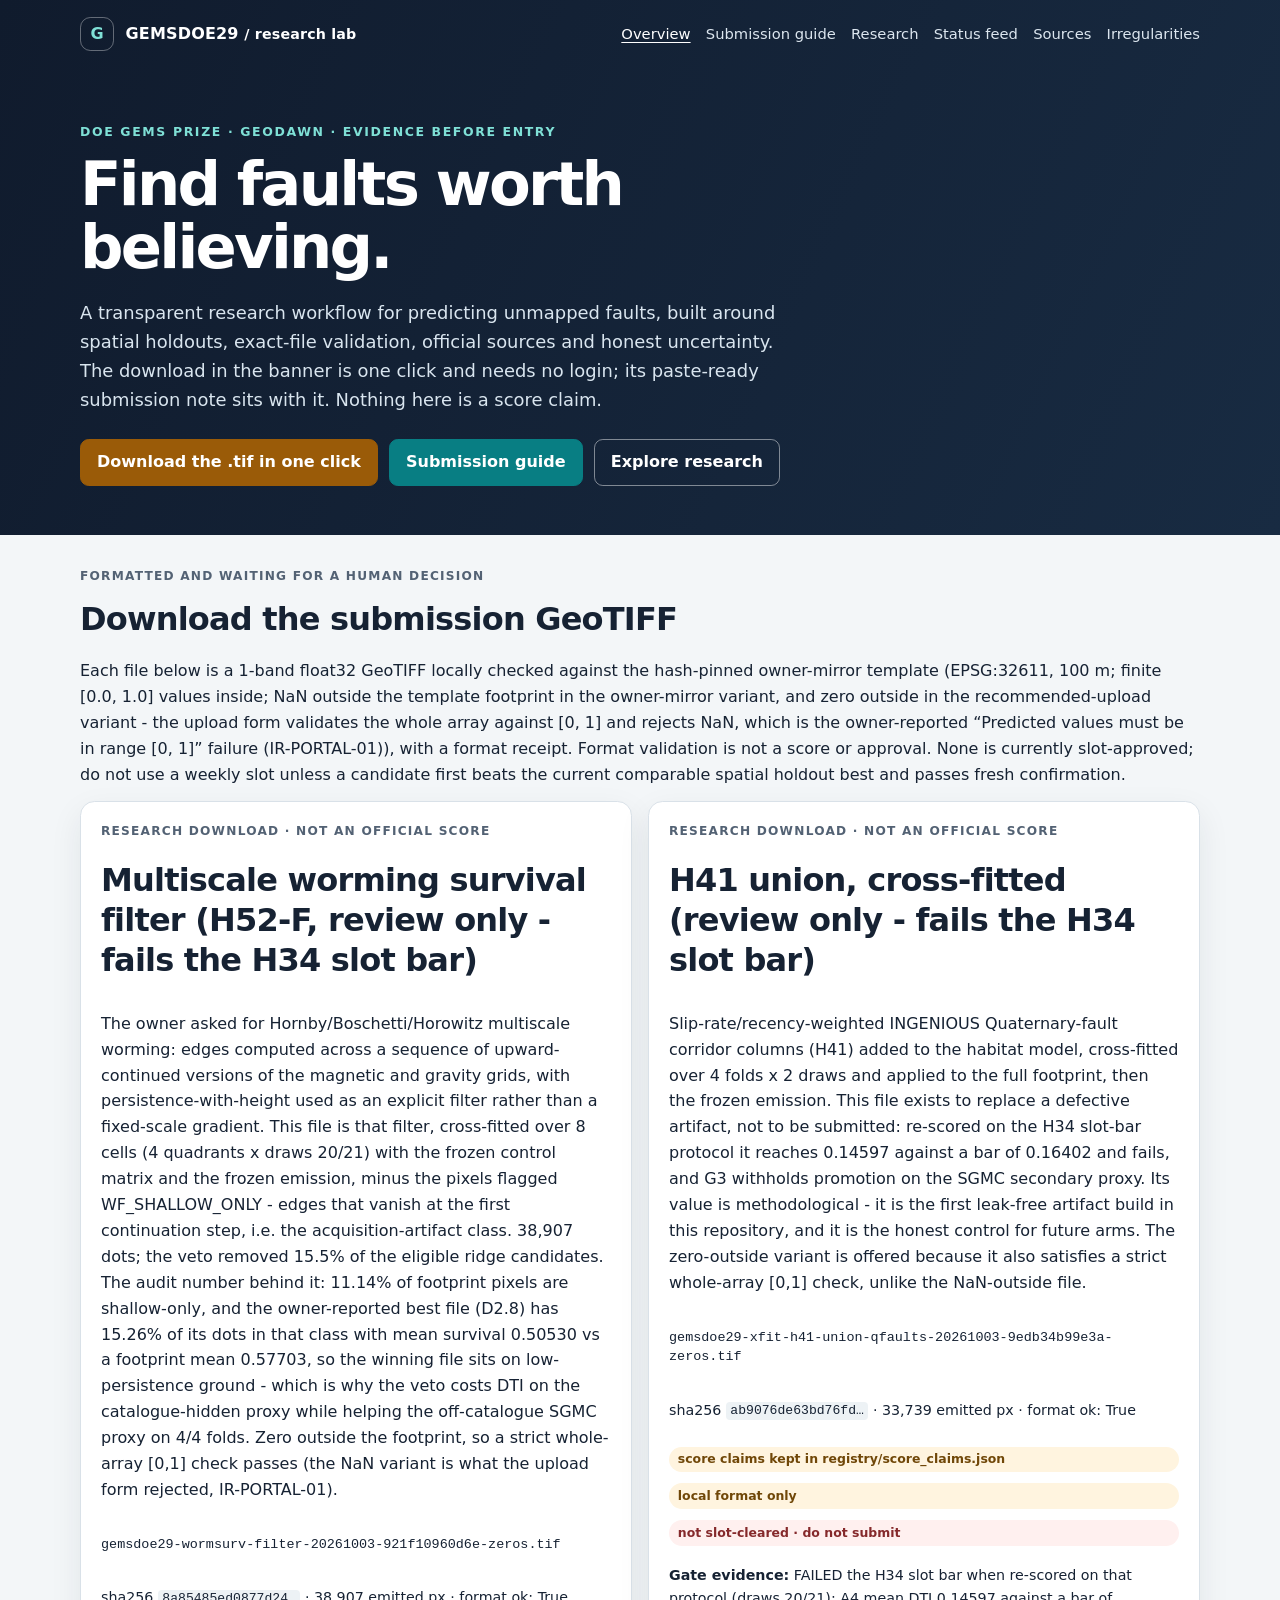
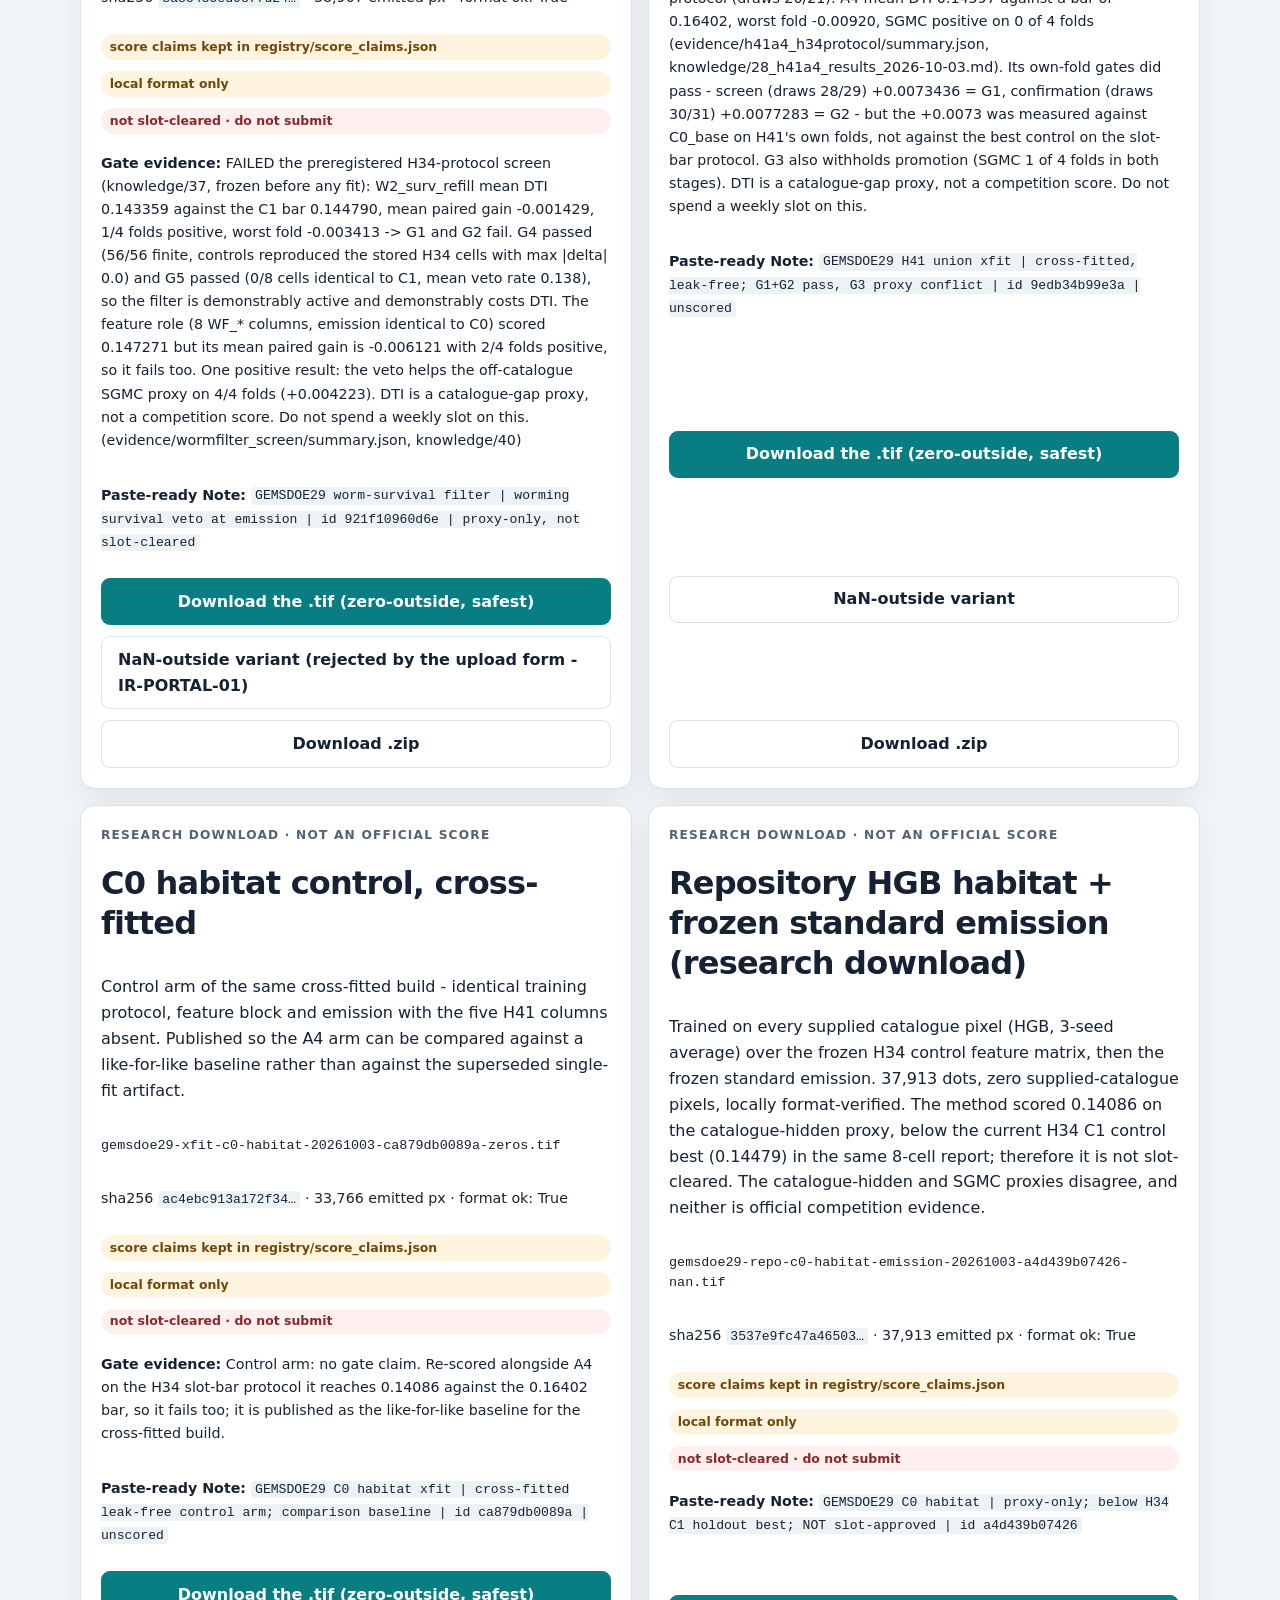
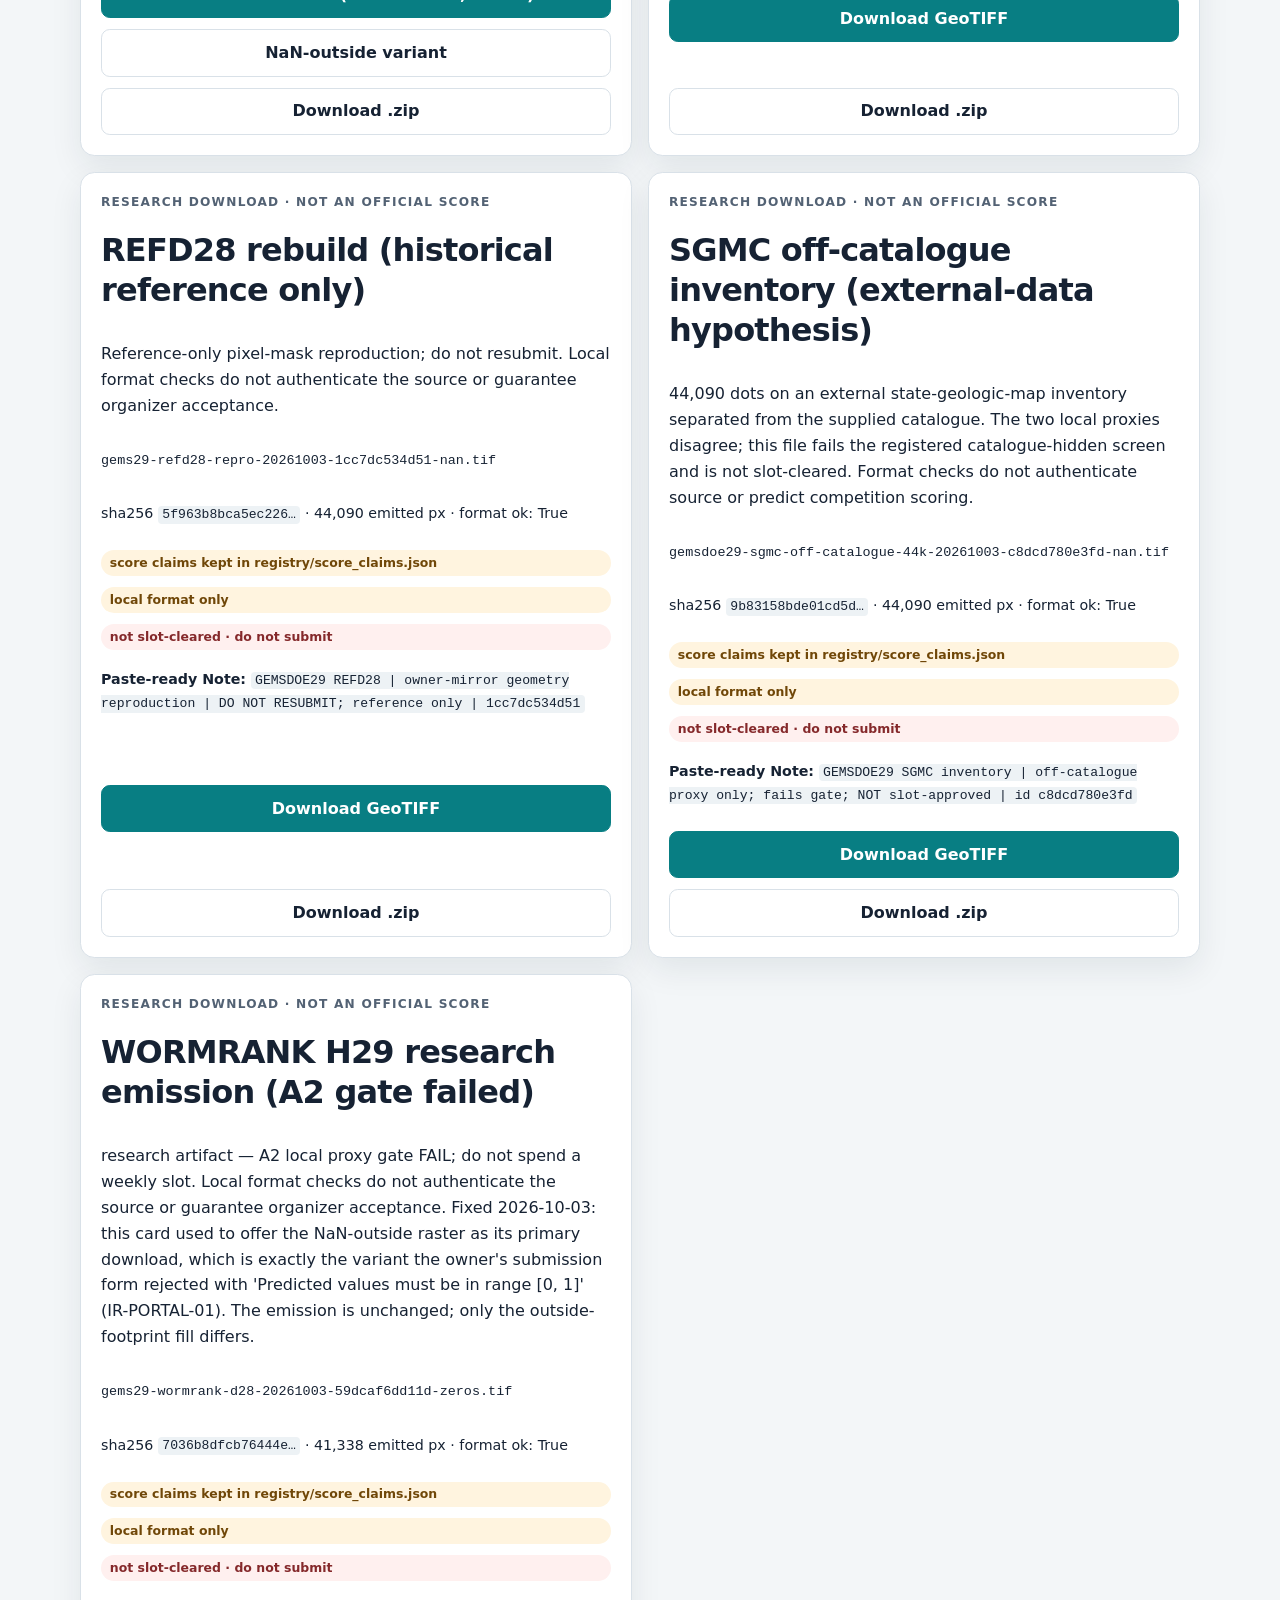
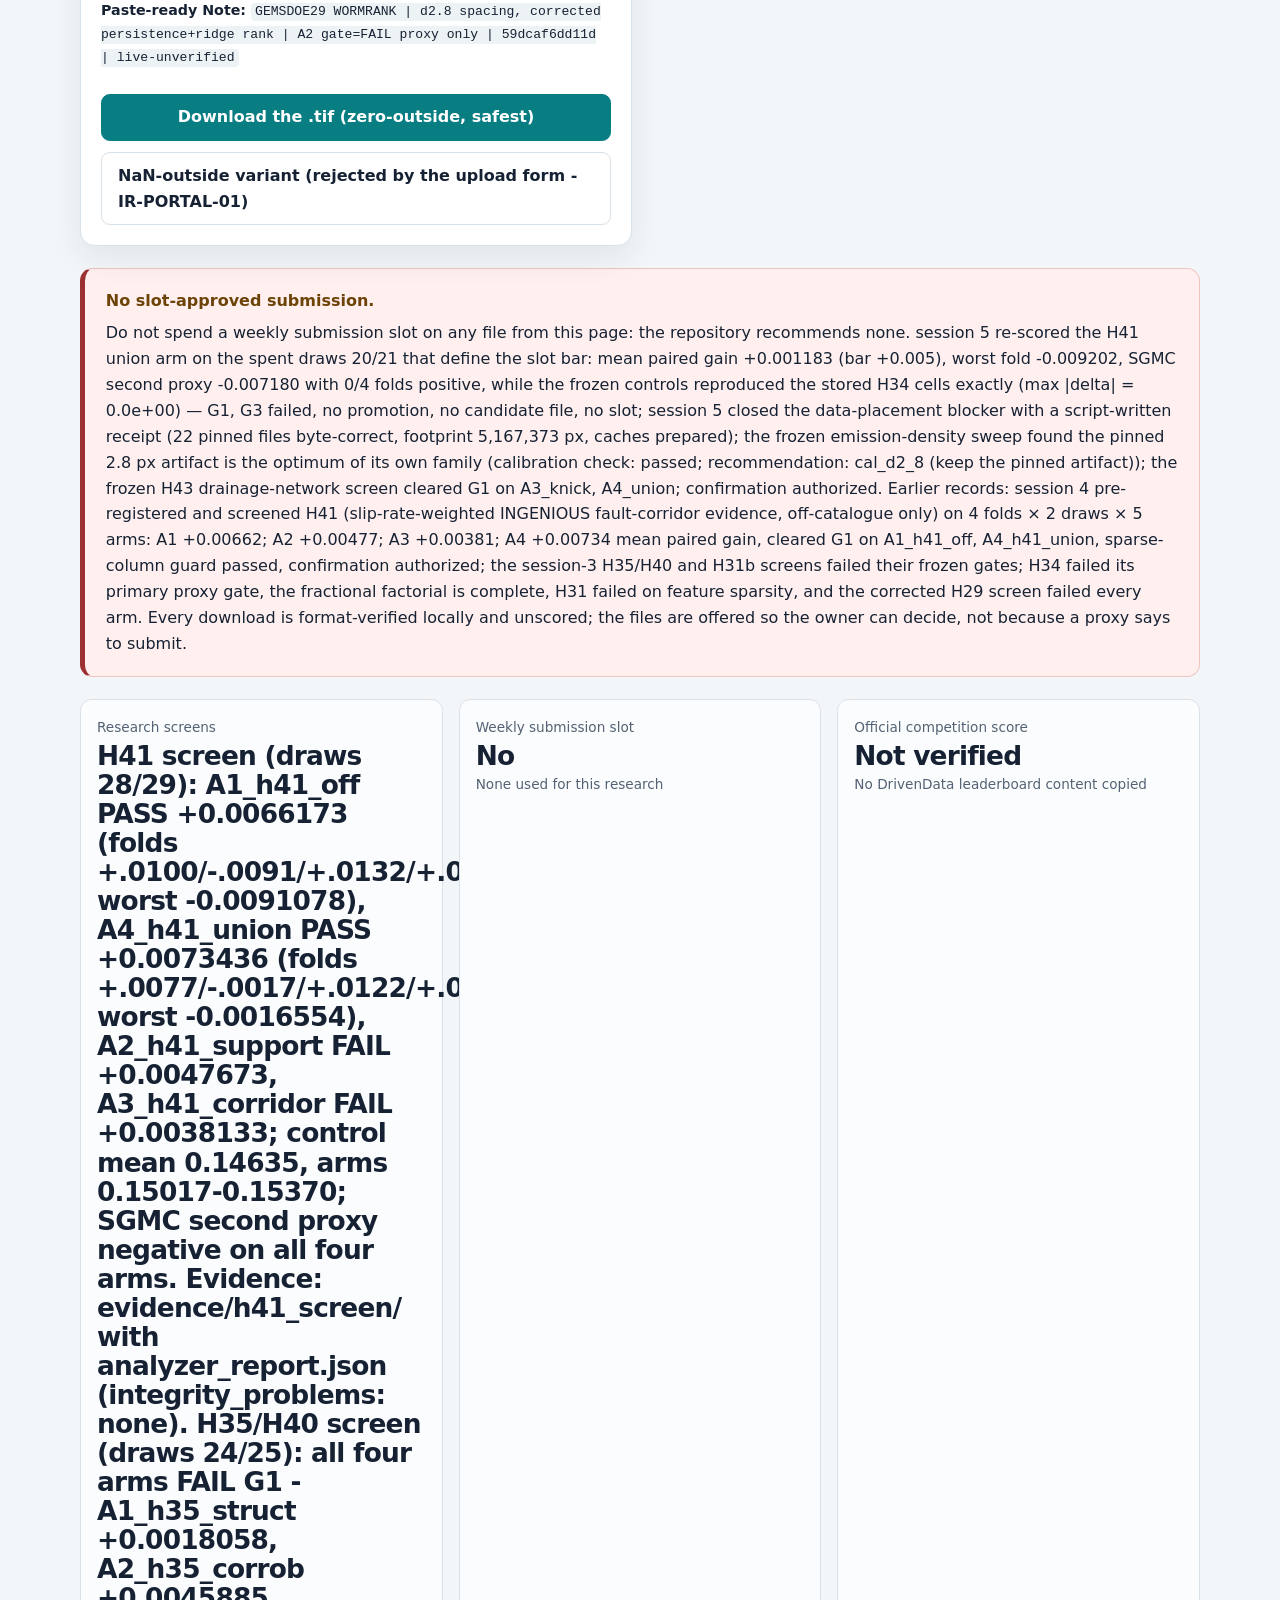
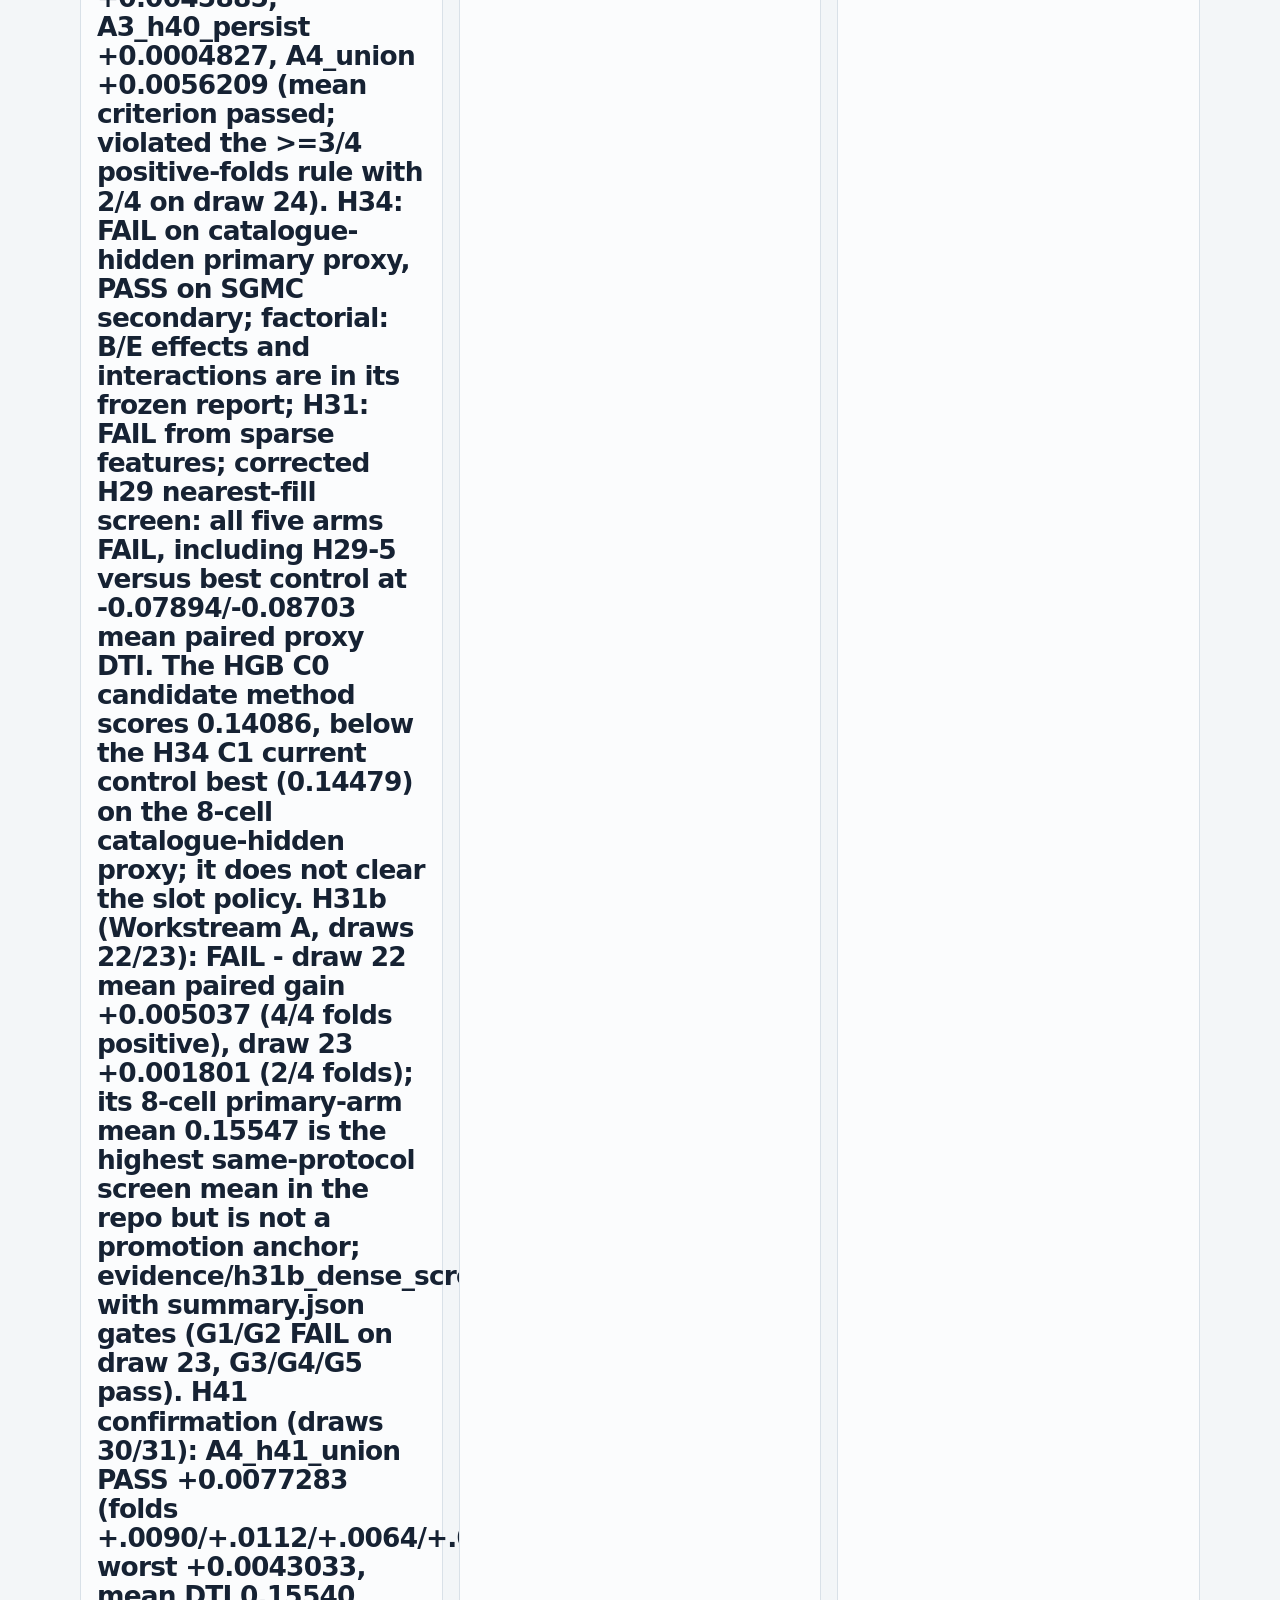
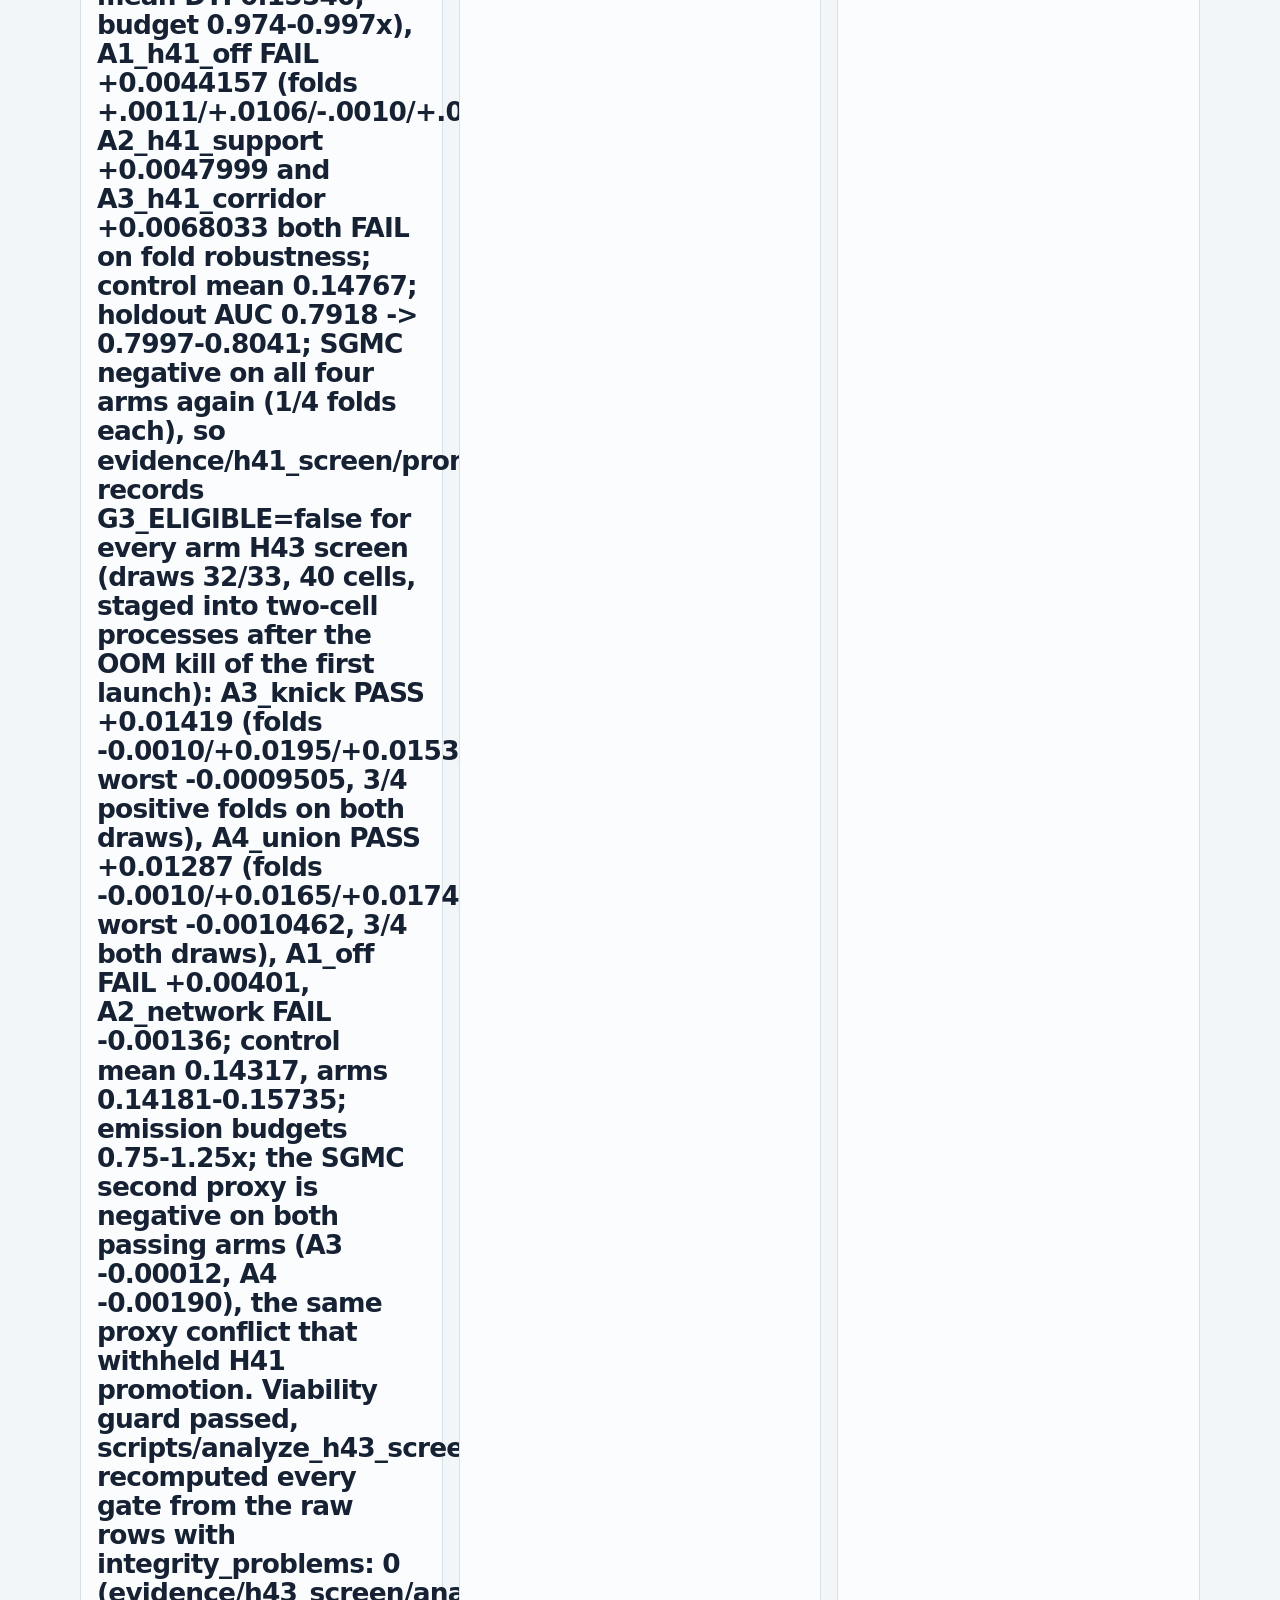
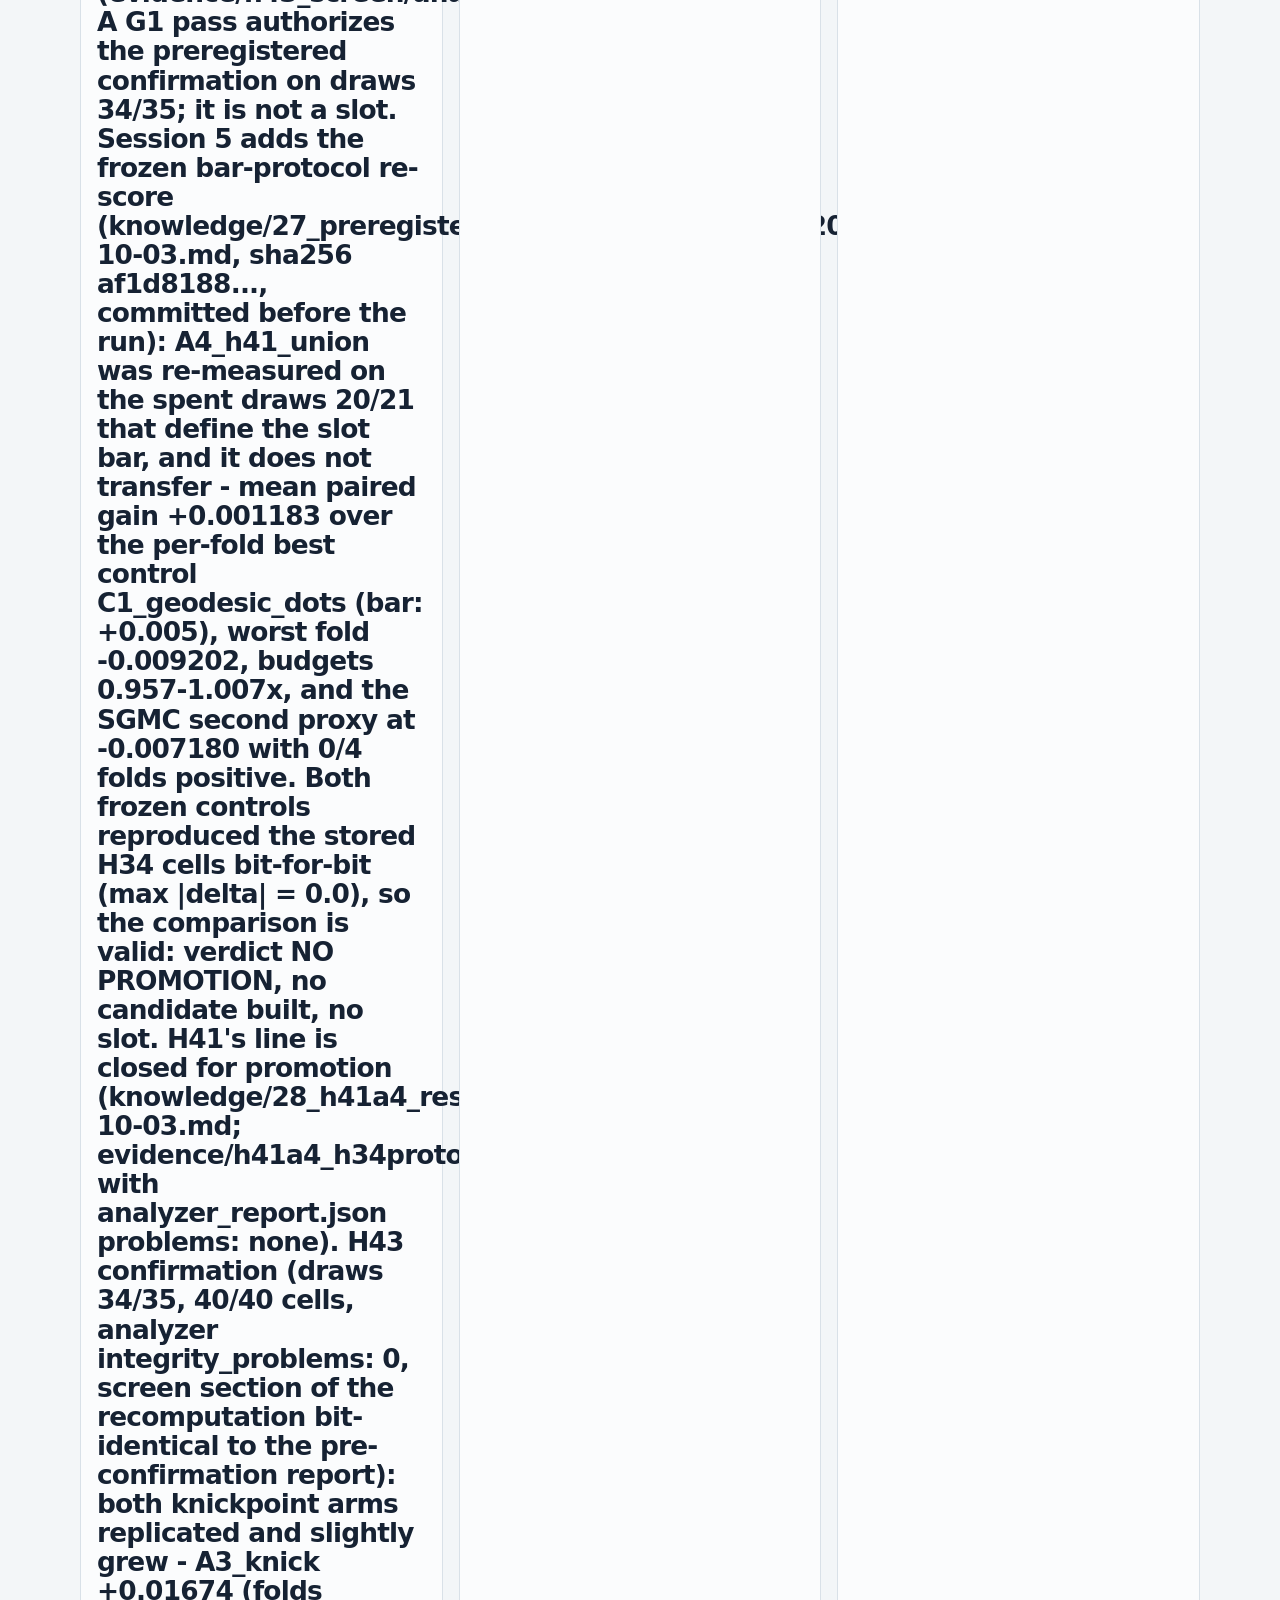
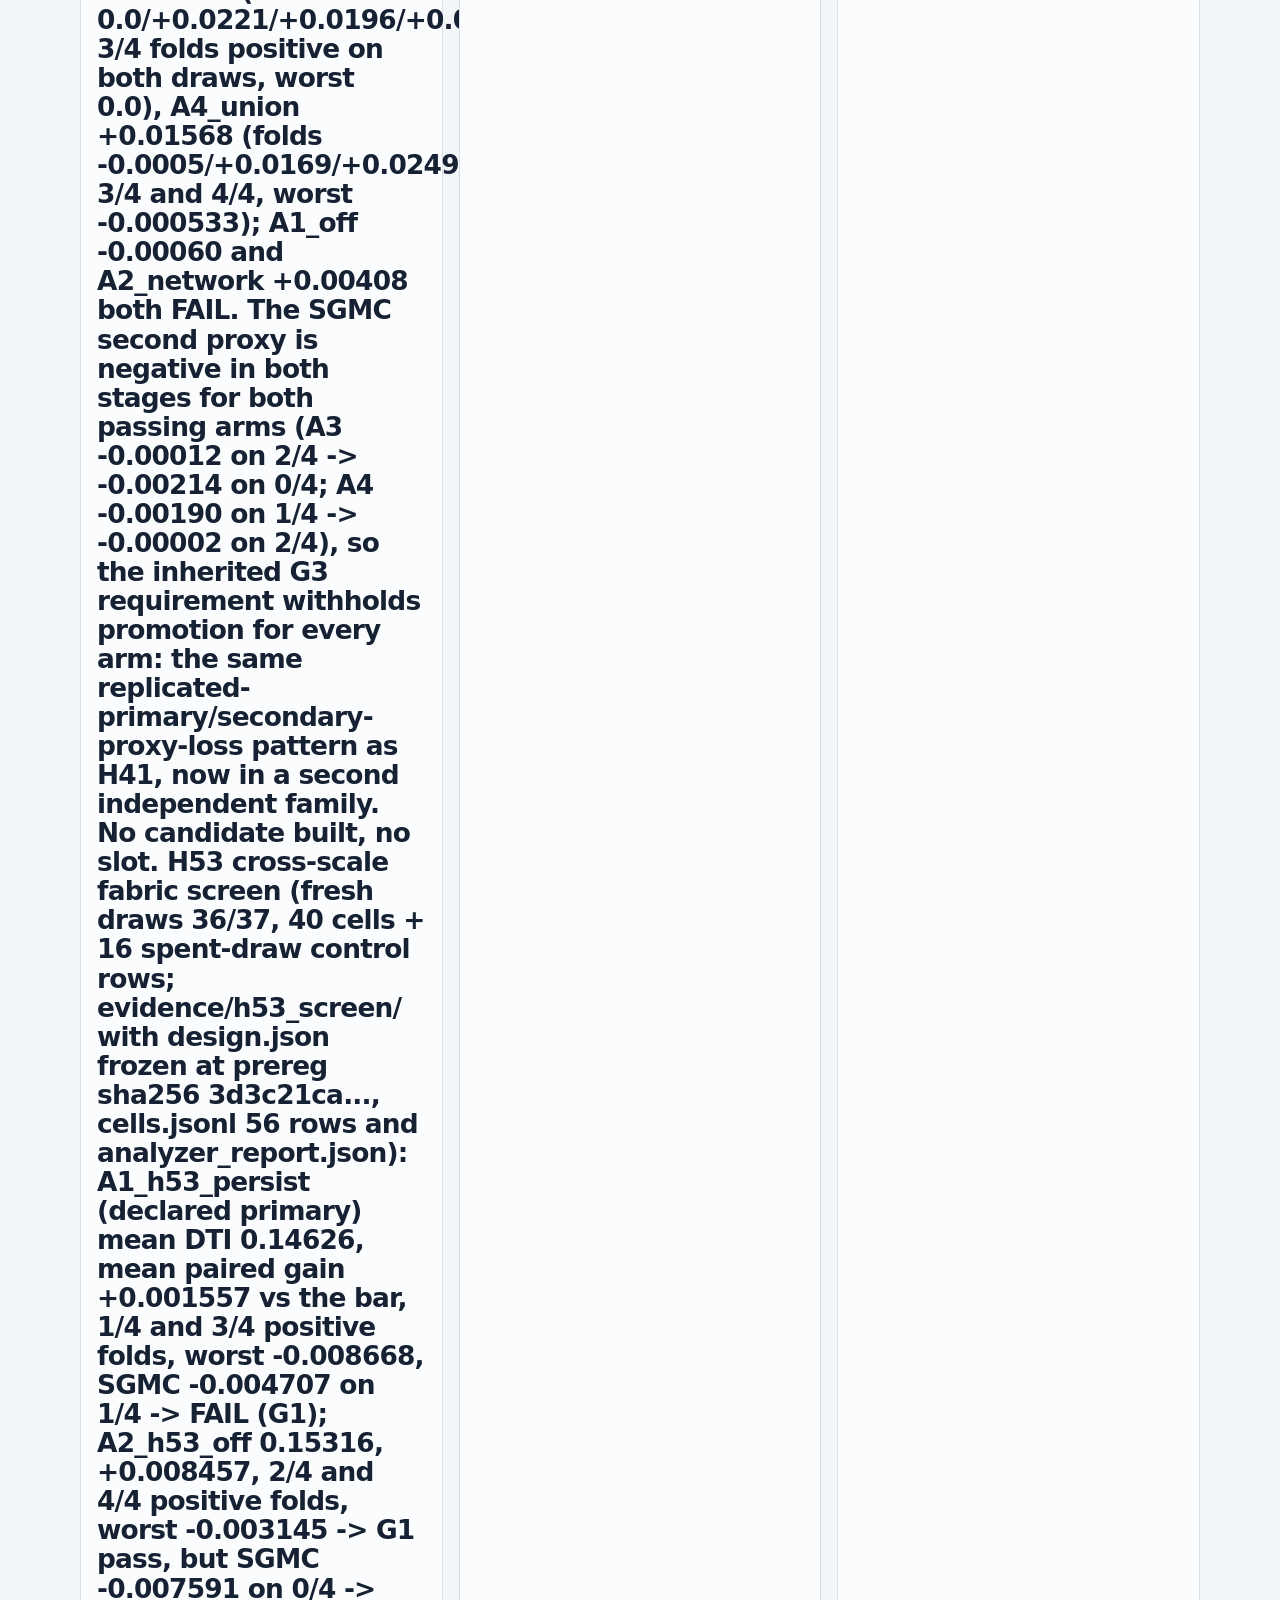
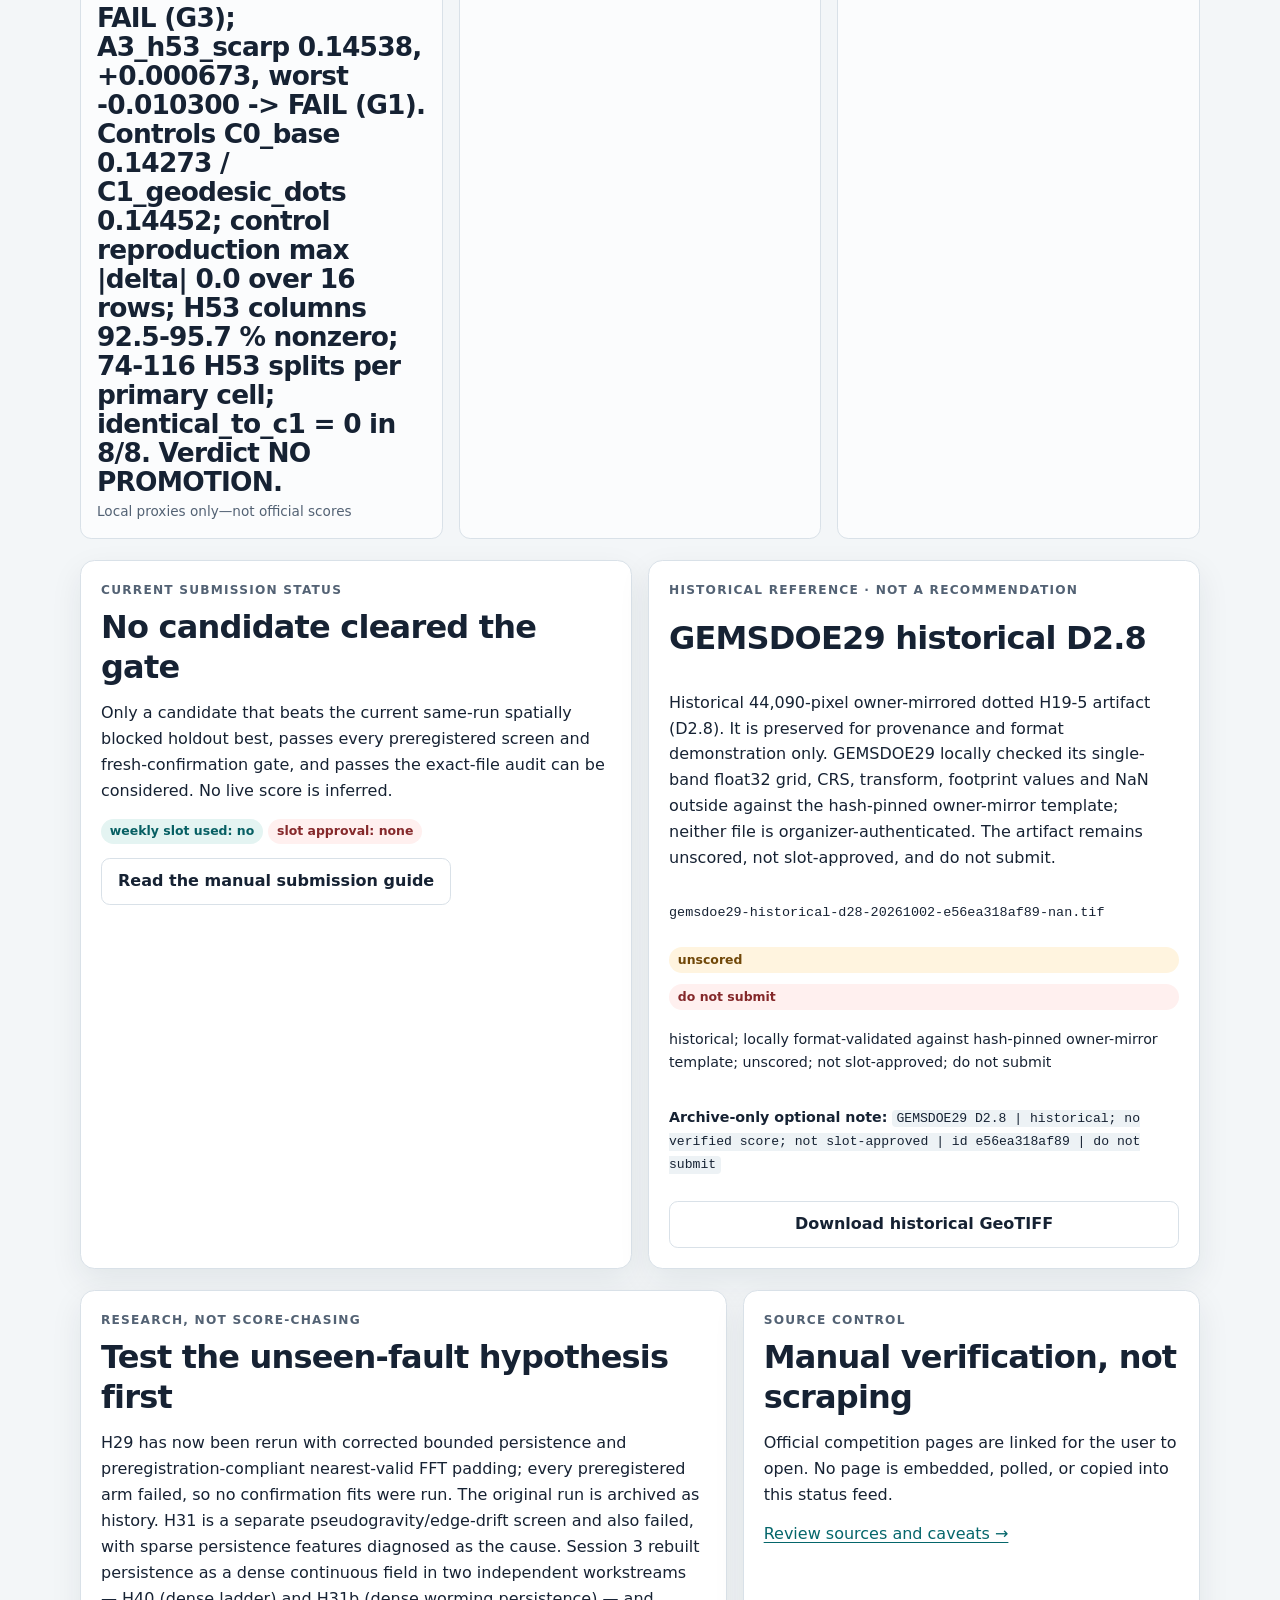
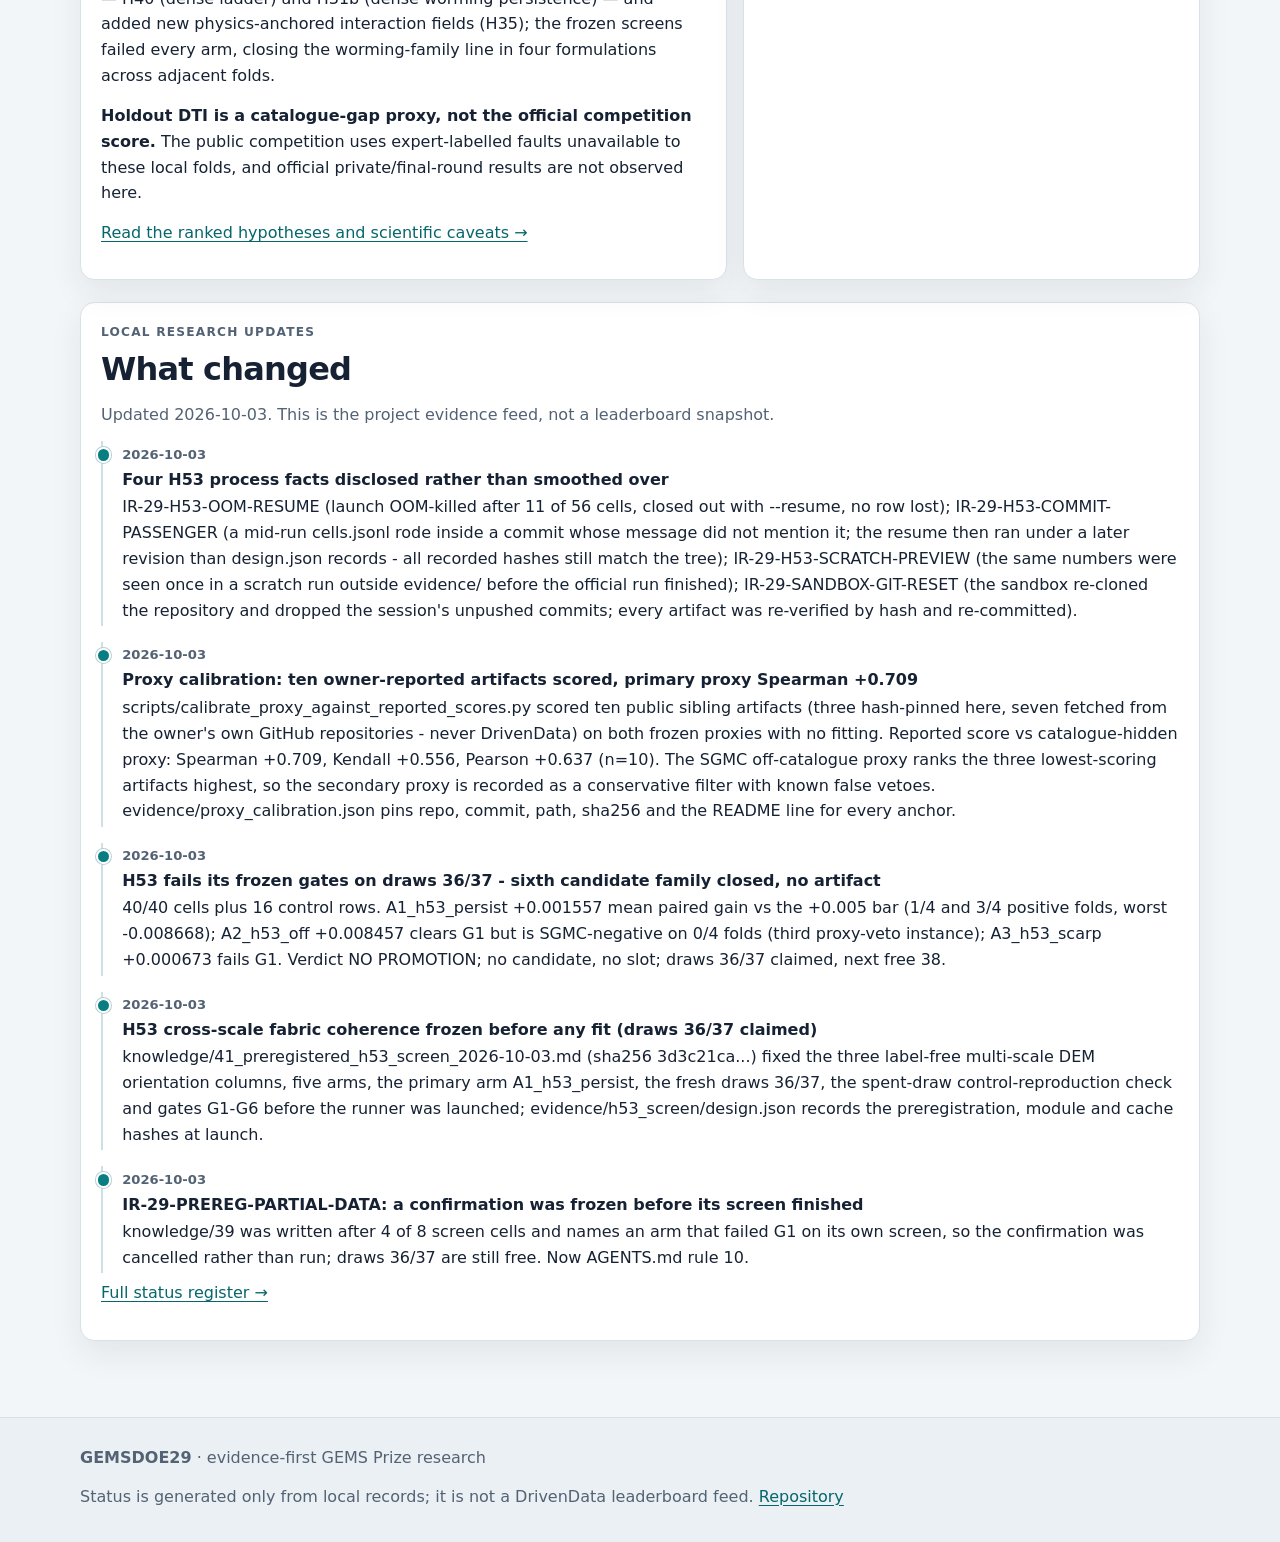
==== commit 179d5673: "Close-out refresh: README session-8 record, site rebuild, downloads recheck, pipeline re-verified - " ====
--- a/docs/index.html
+++ b/docs/index.html
@@ -1,2 +1,2 @@
 <!doctype html>
-<html lang="en"><head><meta charset="utf-8"><meta name="viewport" content="width=device-width, initial-scale=1"><meta name="description" content="Auditable, spatially validated research for the DOE GEMS Prize. No slot-approved submission is currently available."><title>Overview | GEMSDOE29</title><link rel="icon" href="assets/favicon.svg" type="image/svg+xml"><link rel="stylesheet" href="assets/site.css"></head><body><a class="skip-link" href="#main">Skip to content</a><header class="site-header"><div class="shell header-top"><a class="brand" href="index.html"><span class="brand-mark" aria-hidden="true">G</span><span>GEMSDOE29 <span class="small">/ research lab</span></span></a><nav aria-label="Primary"><a href="index.html" aria-current="page">Overview</a><a href="executive-summary.html">Submission guide</a><a href="research.html">Research</a><a href="status.html">Status feed</a><a href="sources.html">Sources</a><a href="irregularities.html">Irregularities</a></nav></div><div class="shell hero"><p class="eyebrow">DOE GEMS Prize · GeoDAWN · evidence before entry</p><h1>Find faults worth believing.</h1><p class="hero-copy">A transparent research workflow for predicting unmapped faults, built around spatial holdouts, exact-file validation, official sources and honest uncertainty. The download in the banner is one click and needs no login; its paste-ready submission note sits with it. Nothing here is a score claim.</p><div class="hero-actions"><a href="downloads/gemsdoe29-wormsurv-filter-20261003-921f10960d6e-zeros.tif" class="button cta">Download the .tif in one click</a><a href="executive-summary.html" class="button">Submission guide</a><a href="research.html" class="button secondary">Explore research</a></div></div></header><main id="main"><div class="shell"><section aria-label="Candidate downloads"><p class="kicker">Formatted and waiting for a human decision</p><h2>Download the submission GeoTIFF</h2><p>Each file below is a 1-band float32 GeoTIFF locally checked against the hash-pinned owner-mirror template (EPSG:32611, 100 m; finite [0.0, 1.0] values inside; NaN outside the template footprint in the owner-mirror variant, and zero outside in the recommended-upload variant - the upload form validates the whole array against [0, 1] and rejects NaN, which is the owner-reported &ldquo;Predicted values must be in range [0, 1]&rdquo; failure (IR-PORTAL-01)), with a format receipt. Format validation is not a score or approval. None is currently slot-approved; do not use a weekly slot unless a candidate first beats the current comparable spatial holdout best and passes fresh confirmation.</p><section class="grid"><article class="card span-6 download-card"><p class="kicker">Research download · not an official score</p><h2>Multiscale worming survival filter (H52-F, review only - fails the H34 slot bar)</h2><p>The owner asked for Hornby/Boschetti/Horowitz multiscale worming: edges computed across a sequence of upward-continued versions of the magnetic and gravity grids, with persistence-with-height used as an explicit filter rather than a fixed-scale gradient. This file is that filter, cross-fitted over 8 cells (4 quadrants x draws 20/21) with the frozen control matrix and the frozen emission, minus the pixels flagged WF_SHALLOW_ONLY - edges that vanish at the first continuation step, i.e. the acquisition-artifact class. 38,907 dots; the veto removed 15.5% of the eligible ridge candidates. The audit number behind it: 11.14% of footprint pixels are shallow-only, and the owner-reported best file (D2.8) has 15.26% of its dots in that class with mean survival 0.50530 vs a footprint mean 0.57703, so the winning file sits on low-persistence ground - which is why the veto costs DTI on the catalogue-hidden proxy while helping the off-catalogue SGMC proxy on 4/4 folds. Zero outside the footprint, so a strict whole-array [0,1] check passes (the NaN variant is what the upload form rejected, IR-PORTAL-01).</p><p class="file-name">gemsdoe29-wormsurv-filter-20261003-921f10960d6e-zeros.tif</p><p class="small">sha256 <code>8a85485ed0877d24…</code> · 38,907 emitted px · format ok: True</p><span class="pill warning">score claims kept in registry/score_claims.json</span> <span class="pill warning">local format only</span> <span class="pill no">not slot-cleared · do not submit</span><p class="small"><strong>Gate evidence:</strong> FAILED the preregistered H34-protocol screen (knowledge/37, frozen before any fit): W2_surv_refill mean DTI 0.143359 against the C1 bar 0.144790, mean paired gain -0.001429, 1/4 folds positive, worst fold -0.003413 -&gt; G1 and G2 fail. G4 passed (56/56 finite, controls reproduced the stored H34 cells with max |delta| 0.0) and G5 passed (0/8 cells identical to C1, mean veto rate 0.138), so the filter is demonstrably active and demonstrably costs DTI. The feature role (8 WF_* columns, emission identical to C0) scored 0.147271 but its mean paired gain is -0.006121 with 2/4 folds positive, so it fails too. One positive result: the veto helps the off-catalogue SGMC proxy on 4/4 folds (+0.004223). DTI is a catalogue-gap proxy, not a competition score. Do not spend a weekly slot on this. (evidence/wormfilter_screen/summary.json, knowledge/40)</p><p class="small"><strong>Paste-ready Note:</strong> <code>GEMSDOE29 worm-survival filter | worming survival veto at emission | id 921f10960d6e | proxy-only, not slot-cleared</code></p><a class="button" href="downloads/gemsdoe29-wormsurv-filter-20261003-921f10960d6e-zeros.tif" download>Download the .tif (zero-outside, safest)</a> <a class="button light" href="downloads/gemsdoe29-wormsurv-filter-20261003-921f10960d6e-nan.tif" download>NaN-outside variant (rejected by the upload form - IR-PORTAL-01)</a> <a class="button light" href="downloads/gemsdoe29-wormsurv-filter-20261003-921f10960d6e-nan.zip" download>Download .zip</a></article><article class="card span-6 download-card"><p class="kicker">Research download · not an official score</p><h2>H41 union, cross-fitted (review only - fails the H34 slot bar)</h2><p>Slip-rate/recency-weighted INGENIOUS Quaternary-fault corridor columns (H41) added to the habitat model, cross-fitted over 4 folds x 2 draws and applied to the full footprint, then the frozen emission. This file exists to replace a defective artifact, not to be submitted: re-scored on the H34 slot-bar protocol it reaches 0.14597 against a bar of 0.16402 and fails, and G3 withholds promotion on the SGMC secondary proxy. Its value is methodological - it is the first leak-free artifact build in this repository, and it is the honest control for future arms. The zero-outside variant is offered because it also satisfies a strict whole-array [0,1] check, unlike the NaN-outside file.</p><p class="file-name">gemsdoe29-xfit-h41-union-qfaults-20261003-9edb34b99e3a-zeros.tif</p><p class="small">sha256 <code>ab9076de63bd76fd…</code> · 33,739 emitted px · format ok: True</p><span class="pill warning">score claims kept in registry/score_claims.json</span> <span class="pill warning">local format only</span> <span class="pill no">not slot-cleared · do not submit</span><p class="small"><strong>Gate evidence:</strong> FAILED the H34 slot bar when re-scored on that protocol (draws 20/21): A4 mean DTI 0.14597 against a bar of 0.16402, worst fold -0.00920, SGMC positive on 0 of 4 folds (evidence/h41a4_h34protocol/summary.json, knowledge/28_h41a4_results_2026-10-03.md). Its own-fold gates did pass - screen (draws 28/29) +0.0073436 = G1, confirmation (draws 30/31) +0.0077283 = G2 - but the +0.0073 was measured against C0_base on H41&#x27;s own folds, not against the best control on the slot-bar protocol. G3 also withholds promotion (SGMC 1 of 4 folds in both stages). DTI is a catalogue-gap proxy, not a competition score. Do not spend a weekly slot on this.</p><p class="small"><strong>Paste-ready Note:</strong> <code>GEMSDOE29 H41 union xfit | cross-fitted, leak-free; G1+G2 pass, G3 proxy conflict | id 9edb34b99e3a | unscored</code></p><a class="button" href="downloads/gemsdoe29-xfit-h41-union-qfaults-20261003-9edb34b99e3a-zeros.tif" download>Download the .tif (zero-outside, safest)</a> <a class="button light" href="downloads/gemsdoe29-xfit-h41-union-qfaults-20261003-9edb34b99e3a-nan.tif" download>NaN-outside variant</a> <a class="button light" href="downloads/gemsdoe29-xfit-h41-union-qfaults-20261003-9edb34b99e3a-zeros.zip" download>Download .zip</a></article><article class="card span-6 download-card"><p class="kicker">Research download · not an official score</p><h2>C0 habitat control, cross-fitted</h2><p>Control arm of the same cross-fitted build - identical training protocol, feature block and emission with the five H41 columns absent. Published so the A4 arm can be compared against a like-for-like baseline rather than against the superseded single-fit artifact.</p><p class="file-name">gemsdoe29-xfit-c0-habitat-20261003-ca879db0089a-zeros.tif</p><p class="small">sha256 <code>ac4ebc913a172f34…</code> · 33,766 emitted px · format ok: True</p><span class="pill warning">score claims kept in registry/score_claims.json</span> <span class="pill warning">local format only</span> <span class="pill no">not slot-cleared · do not submit</span><p class="small"><strong>Gate evidence:</strong> Control arm: no gate claim. Re-scored alongside A4 on the H34 slot-bar protocol it reaches 0.14086 against the 0.16402 bar, so it fails too; it is published as the like-for-like baseline for the cross-fitted build.</p><p class="small"><strong>Paste-ready Note:</strong> <code>GEMSDOE29 C0 habitat xfit | cross-fitted leak-free control arm; comparison baseline | id ca879db0089a | unscored</code></p><a class="button" href="downloads/gemsdoe29-xfit-c0-habitat-20261003-ca879db0089a-zeros.tif" download>Download the .tif (zero-outside, safest)</a> <a class="button light" href="downloads/gemsdoe29-xfit-c0-habitat-20261003-ca879db0089a-nan.tif" download>NaN-outside variant</a> <a class="button light" href="downloads/gemsdoe29-xfit-c0-habitat-20261003-ca879db0089a-zeros.zip" download>Download .zip</a></article><article class="card span-6 download-card"><p class="kicker">Research download · not an official score</p><h2>Repository HGB habitat + frozen standard emission (research download)</h2><p>Trained on every supplied catalogue pixel (HGB, 3-seed average) over the frozen H34 control feature matrix, then the frozen standard emission. 37,913 dots, zero supplied-catalogue pixels, locally format-verified. The method scored 0.14086 on the catalogue-hidden proxy, below the current H34 C1 control best (0.14479) in the same 8-cell report; therefore it is not slot-cleared. The catalogue-hidden and SGMC proxies disagree, and neither is official competition evidence.</p><p class="file-name">gemsdoe29-repo-c0-habitat-emission-20261003-a4d439b07426-nan.tif</p><p class="small">sha256 <code>3537e9fc47a46503…</code> · 37,913 emitted px · format ok: True</p><span class="pill warning">score claims kept in registry/score_claims.json</span> <span class="pill warning">local format only</span> <span class="pill no">not slot-cleared · do not submit</span><p class="small"><strong>Paste-ready Note:</strong> <code>GEMSDOE29 C0 habitat | proxy-only; below H34 C1 holdout best; NOT slot-approved | id a4d439b07426</code></p><a class="button" href="downloads/gemsdoe29-repo-c0-habitat-emission-20261003-a4d439b07426-nan.tif" download>Download GeoTIFF</a> <a class="button light" href="downloads/gemsdoe29-repo-c0-habitat-emission-20261003-a4d439b07426-nan.zip" download>Download .zip</a></article><article class="card span-6 download-card"><p class="kicker">Research download · not an official score</p><h2>REFD28 rebuild (historical reference only)</h2><p>Reference-only pixel-mask reproduction; do not resubmit. Local format checks do not authenticate the source or guarantee organizer acceptance.</p><p class="file-name">gems29-refd28-repro-20261003-1cc7dc534d51-nan.tif</p><p class="small">sha256 <code>5f963b8bca5ec226…</code> · 44,090 emitted px · format ok: True</p><span class="pill warning">score claims kept in registry/score_claims.json</span> <span class="pill warning">local format only</span> <span class="pill no">not slot-cleared · do not submit</span><p class="small"><strong>Paste-ready Note:</strong> <code>GEMSDOE29 REFD28 | owner-mirror geometry reproduction | DO NOT RESUBMIT; reference only | 1cc7dc534d51</code></p><a class="button" href="downloads/gems29-refd28-repro-20261003-1cc7dc534d51-nan.tif" download>Download GeoTIFF</a> <a class="button light" href="downloads/gems29-refd28-repro-20261003-1cc7dc534d51-nan.zip" download>Download .zip</a></article><article class="card span-6 download-card"><p class="kicker">Research download · not an official score</p><h2>SGMC off-catalogue inventory (external-data hypothesis)</h2><p>44,090 dots on an external state-geologic-map inventory separated from the supplied catalogue. The two local proxies disagree; this file fails the registered catalogue-hidden screen and is not slot-cleared. Format checks do not authenticate source or predict competition scoring.</p><p class="file-name">gemsdoe29-sgmc-off-catalogue-44k-20261003-c8dcd780e3fd-nan.tif</p><p class="small">sha256 <code>9b83158bde01cd5d…</code> · 44,090 emitted px · format ok: True</p><span class="pill warning">score claims kept in registry/score_claims.json</span> <span class="pill warning">local format only</span> <span class="pill no">not slot-cleared · do not submit</span><p class="small"><strong>Paste-ready Note:</strong> <code>GEMSDOE29 SGMC inventory | off-catalogue proxy only; fails gate; NOT slot-approved | id c8dcd780e3fd</code></p><a class="button" href="downloads/gemsdoe29-sgmc-off-catalogue-44k-20261003-c8dcd780e3fd-nan.tif" download>Download GeoTIFF</a> <a class="button light" href="downloads/gemsdoe29-sgmc-off-catalogue-44k-20261003-c8dcd780e3fd-nan.zip" download>Download .zip</a></article><article class="card span-6 download-card"><p class="kicker">Research download · not an official score</p><h2>WORMRANK H29 research emission (A2 gate failed)</h2><p>research artifact — A2 local proxy gate FAIL; do not spend a weekly slot. Local format checks do not authenticate the source or guarantee organizer acceptance. Fixed 2026-10-03: this card used to offer the NaN-outside raster as its primary download, which is exactly the variant the owner&#x27;s submission form rejected with &#x27;Predicted values must be in range [0, 1]&#x27; (IR-PORTAL-01). The emission is unchanged; only the outside-footprint fill differs.</p><p class="file-name">gems29-wormrank-d28-20261003-59dcaf6dd11d-zeros.tif</p><p class="small">sha256 <code>7036b8dfcb76444e…</code> · 41,338 emitted px · format ok: True</p><span class="pill warning">score claims kept in registry/score_claims.json</span> <span class="pill warning">local format only</span> <span class="pill no">not slot-cleared · do not submit</span><p class="small"><strong>Paste-ready Note:</strong> <code>GEMSDOE29 WORMRANK | d2.8 spacing, corrected persistence+ridge rank | A2 gate=FAIL proxy only | 59dcaf6dd11d | live-unverified</code></p><a class="button" href="downloads/gems29-wormrank-d28-20261003-59dcaf6dd11d-zeros.tif" download>Download the .tif (zero-outside, safest)</a> <a class="button light" href="downloads/gems29-wormrank-d28-20261003-59dcaf6dd11d-nan.tif" download>NaN-outside variant (rejected by the upload form - IR-PORTAL-01)</a></article></section></section><section class="status-banner danger"><strong>No slot-approved submission.</strong><p>Do not spend a weekly submission slot on any file from this page: the repository recommends none. session 5 re-scored the H41 union arm on the spent draws 20/21 that define the slot bar: mean paired gain +0.001183 (bar +0.005), worst fold -0.009202, SGMC second proxy -0.007180 with 0/4 folds positive, while the frozen controls reproduced the stored H34 cells exactly (max |delta| = 0.0e+00) — G1, G3 failed, no promotion, no candidate file, no slot; session 5 closed the data-placement blocker with a script-written receipt (22 pinned files byte-correct, footprint 5,167,373 px, caches prepared); the frozen emission-density sweep found the pinned 2.8 px artifact is the optimum of its own family (calibration check: passed; recommendation: cal_d2_8 (keep the pinned artifact)); the frozen H43 drainage-network screen cleared G1 on A3_knick, A4_union; confirmation authorized. Earlier records: session 4 pre-registered and screened H41 (slip-rate-weighted INGENIOUS fault-corridor evidence, off-catalogue only) on 4 folds × 2 draws × 5 arms: A1 +0.00662; A2 +0.00477; A3 +0.00381; A4 +0.00734 mean paired gain, cleared G1 on A1_h41_off, A4_h41_union, sparse-column guard passed, confirmation authorized; the session-3 H35/H40 and H31b screens failed their frozen gates; H34 failed its primary proxy gate, the fractional factorial is complete, H31 failed on feature sparsity, and the corrected H29 screen failed every arm. Every download is format-verified locally and unscored; the files are offered so the owner can decide, not because a proxy says to submit.</p></section><section class="grid" aria-label="Research status metrics"><div class="metric span-4"><span class="label">Research screens</span><span class="value">H41 screen (draws 28/29): A1_h41_off PASS +0.0066173 (folds +.0100/-.0091/+.0132/+.0124, worst -0.0091078), A4_h41_union PASS +0.0073436 (folds +.0077/-.0017/+.0122/+.0111, worst -0.0016554), A2_h41_support FAIL +0.0047673, A3_h41_corridor FAIL +0.0038133; control mean 0.14635, arms 0.15017-0.15370; SGMC second proxy negative on all four arms. Evidence: evidence/h41_screen/ with analyzer_report.json (integrity_problems: none). H35/H40 screen (draws 24/25): all four arms FAIL G1 - A1_h35_struct +0.0018058, A2_h35_corrob +0.0045885, A3_h40_persist +0.0004827, A4_union +0.0056209 (mean criterion passed; violated the &gt;=3/4 positive-folds rule with 2/4 on draw 24). H34: FAIL on catalogue-hidden primary proxy, PASS on SGMC secondary; factorial: B/E effects and interactions are in its frozen report; H31: FAIL from sparse features; corrected H29 nearest-fill screen: all five arms FAIL, including H29-5 versus best control at -0.07894/-0.08703 mean paired proxy DTI. The HGB C0 candidate method scores 0.14086, below the H34 C1 current control best (0.14479) on the 8-cell catalogue-hidden proxy; it does not clear the slot policy. H31b (Workstream A, draws 22/23): FAIL - draw 22 mean paired gain +0.005037 (4/4 folds positive), draw 23 +0.001801 (2/4 folds); its 8-cell primary-arm mean 0.15547 is the highest same-protocol screen mean in the repo but is not a promotion anchor; evidence/h31b_dense_screen/ with summary.json gates (G1/G2 FAIL on draw 23, G3/G4/G5 pass). H41 confirmation (draws 30/31): A4_h41_union PASS +0.0077283 (folds +.0090/+.0112/+.0064/+.0043, worst +0.0043033, mean DTI 0.15540, budget 0.974-0.997x), A1_h41_off FAIL +0.0044157 (folds +.0011/+.0106/-.0010/+.0069), A2_h41_support +0.0047999 and A3_h41_corridor +0.0068033 both FAIL on fold robustness; control mean 0.14767; holdout AUC 0.7918 -&gt; 0.7997-0.8041; SGMC negative on all four arms again (1/4 folds each), so evidence/h41_screen/promotion_gate.json records G3_ELIGIBLE=false for every arm H43 screen (draws 32/33, 40 cells, staged into two-cell processes after the OOM kill of the first launch): A3_knick PASS +0.01419 (folds -0.0010/+0.0195/+0.0153/+0.0229, worst -0.0009505, 3/4 positive folds on both draws), A4_union PASS +0.01287 (folds -0.0010/+0.0165/+0.0174/+0.0187, worst -0.0010462, 3/4 both draws), A1_off FAIL +0.00401, A2_network FAIL -0.00136; control mean 0.14317, arms 0.14181-0.15735; emission budgets 0.75-1.25x; the SGMC second proxy is negative on both passing arms (A3 -0.00012, A4 -0.00190), the same proxy conflict that withheld H41 promotion. Viability guard passed, scripts/analyze_h43_screen.py recomputed every gate from the raw rows with integrity_problems: 0 (evidence/h43_screen/analyzer_report.json). A G1 pass authorizes the preregistered confirmation on draws 34/35; it is not a slot. Session 5 adds the frozen bar-protocol re-score (knowledge/27_preregistered_h41a4_h34protocol_2026-10-03.md, sha256 af1d8188..., committed before the run): A4_h41_union was re-measured on the spent draws 20/21 that define the slot bar, and it does not transfer - mean paired gain +0.001183 over the per-fold best control C1_geodesic_dots (bar: +0.005), worst fold -0.009202, budgets 0.957-1.007x, and the SGMC second proxy at -0.007180 with 0/4 folds positive. Both frozen controls reproduced the stored H34 cells bit-for-bit (max |delta| = 0.0), so the comparison is valid: verdict NO PROMOTION, no candidate built, no slot. H41&#x27;s line is closed for promotion (knowledge/28_h41a4_results_2026-10-03.md; evidence/h41a4_h34protocol/ with analyzer_report.json problems: none). H43 confirmation (draws 34/35, 40/40 cells, analyzer integrity_problems: 0, screen section of the recomputation bit-identical to the pre-confirmation report): both knickpoint arms replicated and slightly grew - A3_knick +0.01674 (folds 0.0/+0.0221/+0.0196/+0.0252, 3/4 folds positive on both draws, worst 0.0), A4_union +0.01568 (folds -0.0005/+0.0169/+0.0249/+0.0215, 3/4 and 4/4, worst -0.000533); A1_off -0.00060 and A2_network +0.00408 both FAIL. The SGMC second proxy is negative in both stages for both passing arms (A3 -0.00012 on 2/4 -&gt; -0.00214 on 0/4; A4 -0.00190 on 1/4 -&gt; -0.00002 on 2/4), so the inherited G3 requirement withholds promotion for every arm: the same replicated-primary/secondary-proxy-loss pattern as H41, now in a second independent family. No candidate built, no slot.</span><span class="label">Local proxies only—not official scores</span></div><div class="metric span-4"><span class="label">Weekly submission slot</span><span class="value">No</span><span class="label">None used for this research</span></div><div class="metric span-4"><span class="label">Official competition score</span><span class="value">Not verified</span><span class="label">No DrivenData leaderboard content copied</span></div></section><section class="grid" aria-label="Submission artifacts"><article class="card span-6"><p class="kicker">Current submission status</p><h2>No candidate cleared the gate</h2><p>Only a candidate that beats the current same-run spatially blocked holdout best, passes every preregistered screen and fresh-confirmation gate, and passes the exact-file audit can be considered. No live score is inferred.</p><p><span class="pill yes">weekly slot used: no</span> <span class="pill no">slot approval: none</span></p><a class="button light" href="executive-summary.html">Read the manual submission guide</a></article><article class="card span-6 download-card"><p class="kicker">Historical reference · not a recommendation</p><h2>GEMSDOE29 historical D2.8</h2><p>Historical 44,090-pixel owner-mirrored dotted H19-5 artifact (D2.8). It is preserved for provenance and format demonstration only. GEMSDOE29 locally checked its single-band float32 grid, CRS, transform, footprint values and NaN outside against the hash-pinned owner-mirror template; neither file is organizer-authenticated. The artifact remains unscored, not slot-approved, and do not submit.</p><p class="file-name">gemsdoe29-historical-d28-20261002-e56ea318af89-nan.tif</p><span class="pill warning">unscored</span> <span class="pill no">do not submit</span><p class="small">historical; locally format-validated against hash-pinned owner-mirror template; unscored; not slot-approved; do not submit</p><p class="small"><strong>Archive-only optional note:</strong> <code>GEMSDOE29 D2.8 | historical; no verified score; not slot-approved | id e56ea318af89 | do not submit</code></p><a class="button light" href="downloads/gemsdoe29-historical-d28-20261002-e56ea318af89-nan.tif" download>Download historical GeoTIFF</a></article></section><section class="grid"><article class="card span-7"><p class="kicker">Research, not score-chasing</p><h2>Test the unseen-fault hypothesis first</h2><p>H29 has now been rerun with corrected bounded persistence and preregistration-compliant nearest-valid FFT padding; every preregistered arm failed, so no confirmation fits were run. The original run is archived as history. H31 is a separate pseudogravity/edge-drift screen and also failed, with sparse persistence features diagnosed as the cause. Session 3 rebuilt persistence as a dense continuous field in two independent workstreams — H40 (dense ladder) and H31b (dense worming persistence) — and added new physics-anchored interaction fields (H35); the frozen screens failed every arm, closing the worming-family line in four formulations across adjacent folds.</p><p><strong>Holdout DTI is a catalogue-gap proxy, not the official competition score.</strong> The public competition uses expert-labelled faults unavailable to these local folds, and official private/final-round results are not observed here.</p><p><a href="research.html">Read the ranked hypotheses and scientific caveats →</a></p></article><article class="card span-5"><p class="kicker">Source control</p><h2>Manual verification, not scraping</h2><p>Official competition pages are linked for the user to open. No page is embedded, polled, or copied into this status feed.</p><p><a href="sources.html">Review sources and caveats →</a></p></article></section><section class="card"><p class="kicker">Local research updates</p><h2>What changed</h2><p class="muted">Updated 2026-10-03. This is the project evidence feed, not a leaderboard snapshot.</p><ol class="timeline"><li><time>2026-10-03</time><strong>IR-29-PREREG-PARTIAL-DATA: a confirmation was frozen before its screen finished</strong><span>knowledge/39 was written after 4 of 8 screen cells and names an arm that failed G1 on its own screen, so the confirmation was cancelled rather than run; draws 36/37 are still free. Now AGENTS.md rule 10.</span></li><li><time>2026-10-03</time><strong>Worming survival filter artifact published as the lead research download</strong><span>gemsdoe29-wormsurv-filter-20261003-921f10960d6e-zeros.tif: cross-fitted 8-cell emission with WF_SHALLOW_ONLY removed before the top-K, 38,907 dots, zero outside the footprint so the strict [0,1] portal check passes (IR-PORTAL-01 fixed for every card). Research download only: the gate verdict is printed on the card and no weekly submission is recommended.</span></li><li><time>2026-10-03</time><strong>H52 multiscale worming: filter and feature roles both fail the frozen bar</strong><span>Preregistered filter stage on the H34 protocol (4 quadrants x draws 20/21, 56 cells): W2_surv_refill 0.143359 vs bar 0.144790, mean gain -0.001429, 1/4 folds positive -&gt; G1 and G2 fail, no promotion. Feature arm W5_surv_features 0.147271, mean paired gain -0.006121, 2/4 folds positive -&gt; fails too. Controls reproduced the stored H34 cells exactly (max |delta| 0.0). The shallow-only veto helps the off-catalogue SGMC proxy on 4/4 folds (+0.004223), the worming family&#x27;s only positive result.</span></li><li><time>2026-10-03</time><strong>H43b (Workstream B) mass-conserving priority-flood D8 &amp; 108-basin knickpoint screen complete: A4 positive in 4/4 quadrants (+0.0040), A3 scarp-free passes SGMC gate (+0.0014, 3/4 folds)</strong><span>Parallel Workstream B (src/gemsdoe/h43b.py, knowledge/27b &amp; knowledge/37, evidence/h43b_screen/) seeded Barnes-Lehman-Mulla priority-flood at the true footprint boundary (17,865 outlets, 876,389 raised cells, 0 trapped interior cells, 100 % mass conservation across 5,167,373 pixels, max_acc_px = 824,820) and fitted 108 per-basin repeated-median log-log S-A envelopes. Across 40 cells on draws 32/33 (1,330.3 s in a single uninterrupted process, analyzer integrity_problems: none), A4_h43_union gained +0.0039976 and was positive in all 4 quadrant fold means (NW +0.00387, NE +0.00350, SW +0.00642, SE +0.00220; 3/4 and 4/4 positive folds per draw; worst fold +0.0021960), missing the +0.005 G1 bar by 0.00100; A3_h43_scarp_free (+0.0019365 primary) passed the SGMC &gt;= 3/4 fold gate (+0.0013560, 3/4 folds positive), isolating H43_CHANNEL_SCARP as the column that trades SGMC score for primary range-front score.</span></li><li><time>2026-10-03</time><strong>Session-6 intake: D2.8/leader-gap analysis published, v5 slate ranked, H43 register defect fixed</strong><span>knowledge/34 explains the owner-reported D2.8 lead as emission-redundancy removal (73% of parent kernel credit at 36% of pixels; the H28-conditional optimum of its family) and sizes the reported number-one gap as needing new habitat mass rather than new emission; knowledge/35 ranks four grep-verified-new hypotheses (H50 range-front segmentation first) with a frozen H50 validation plan on fresh draws 36/37 and no slot until it beats the holdout best; hypotheses.json wrongly called H43 unbuilt after its 80-cell screen+confirmation (IR-29-H43-REGISTRY-STALE, fixed). Template restored and hash-verified here; verify_downloads 7/7 pass; zeros-variant remains the recommended download. No experiment ran, no slot used.</span></li></ol><p><a href="status.html">Full status register →</a></p></section></div></main><footer class="site-footer"><div class="shell footer-inner"><p><strong>GEMSDOE29</strong> · evidence-first GEMS Prize research</p><p>Status is generated only from local records; it is not a DrivenData leaderboard feed. <a href="https://github.com/buffedlizard55-lab/GEMSDOE29" target="_blank" rel="noopener noreferrer">Repository</a></p></div></footer></body></html>
+<html lang="en"><head><meta charset="utf-8"><meta name="viewport" content="width=device-width, initial-scale=1"><meta name="description" content="Auditable, spatially validated research for the DOE GEMS Prize. No slot-approved submission is currently available."><title>Overview | GEMSDOE29</title><link rel="icon" href="assets/favicon.svg" type="image/svg+xml"><link rel="stylesheet" href="assets/site.css"></head><body><a class="skip-link" href="#main">Skip to content</a><header class="site-header"><div class="shell header-top"><a class="brand" href="index.html"><span class="brand-mark" aria-hidden="true">G</span><span>GEMSDOE29 <span class="small">/ research lab</span></span></a><nav aria-label="Primary"><a href="index.html" aria-current="page">Overview</a><a href="executive-summary.html">Submission guide</a><a href="research.html">Research</a><a href="status.html">Status feed</a><a href="sources.html">Sources</a><a href="irregularities.html">Irregularities</a></nav></div><div class="shell hero"><p class="eyebrow">DOE GEMS Prize · GeoDAWN · evidence before entry</p><h1>Find faults worth believing.</h1><p class="hero-copy">A transparent research workflow for predicting unmapped faults, built around spatial holdouts, exact-file validation, official sources and honest uncertainty. The download in the banner is one click and needs no login; its paste-ready submission note sits with it. Nothing here is a score claim.</p><div class="hero-actions"><a href="downloads/gemsdoe29-wormsurv-filter-20261003-921f10960d6e-zeros.tif" class="button cta">Download the .tif in one click</a><a href="executive-summary.html" class="button">Submission guide</a><a href="research.html" class="button secondary">Explore research</a></div></div></header><main id="main"><div class="shell"><section aria-label="Candidate downloads"><p class="kicker">Formatted and waiting for a human decision</p><h2>Download the submission GeoTIFF</h2><p>Each file below is a 1-band float32 GeoTIFF locally checked against the hash-pinned owner-mirror template (EPSG:32611, 100 m; finite [0.0, 1.0] values inside; NaN outside the template footprint in the owner-mirror variant, and zero outside in the recommended-upload variant - the upload form validates the whole array against [0, 1] and rejects NaN, which is the owner-reported &ldquo;Predicted values must be in range [0, 1]&rdquo; failure (IR-PORTAL-01)), with a format receipt. Format validation is not a score or approval. None is currently slot-approved; do not use a weekly slot unless a candidate first beats the current comparable spatial holdout best and passes fresh confirmation.</p><section class="grid"><article class="card span-6 download-card"><p class="kicker">Research download · not an official score</p><h2>Multiscale worming survival filter (H52-F, review only - fails the H34 slot bar)</h2><p>The owner asked for Hornby/Boschetti/Horowitz multiscale worming: edges computed across a sequence of upward-continued versions of the magnetic and gravity grids, with persistence-with-height used as an explicit filter rather than a fixed-scale gradient. This file is that filter, cross-fitted over 8 cells (4 quadrants x draws 20/21) with the frozen control matrix and the frozen emission, minus the pixels flagged WF_SHALLOW_ONLY - edges that vanish at the first continuation step, i.e. the acquisition-artifact class. 38,907 dots; the veto removed 15.5% of the eligible ridge candidates. The audit number behind it: 11.14% of footprint pixels are shallow-only, and the owner-reported best file (D2.8) has 15.26% of its dots in that class with mean survival 0.50530 vs a footprint mean 0.57703, so the winning file sits on low-persistence ground - which is why the veto costs DTI on the catalogue-hidden proxy while helping the off-catalogue SGMC proxy on 4/4 folds. Zero outside the footprint, so a strict whole-array [0,1] check passes (the NaN variant is what the upload form rejected, IR-PORTAL-01).</p><p class="file-name">gemsdoe29-wormsurv-filter-20261003-921f10960d6e-zeros.tif</p><p class="small">sha256 <code>8a85485ed0877d24…</code> · 38,907 emitted px · format ok: True</p><span class="pill warning">score claims kept in registry/score_claims.json</span> <span class="pill warning">local format only</span> <span class="pill no">not slot-cleared · do not submit</span><p class="small"><strong>Gate evidence:</strong> FAILED the preregistered H34-protocol screen (knowledge/37, frozen before any fit): W2_surv_refill mean DTI 0.143359 against the C1 bar 0.144790, mean paired gain -0.001429, 1/4 folds positive, worst fold -0.003413 -&gt; G1 and G2 fail. G4 passed (56/56 finite, controls reproduced the stored H34 cells with max |delta| 0.0) and G5 passed (0/8 cells identical to C1, mean veto rate 0.138), so the filter is demonstrably active and demonstrably costs DTI. The feature role (8 WF_* columns, emission identical to C0) scored 0.147271 but its mean paired gain is -0.006121 with 2/4 folds positive, so it fails too. One positive result: the veto helps the off-catalogue SGMC proxy on 4/4 folds (+0.004223). DTI is a catalogue-gap proxy, not a competition score. Do not spend a weekly slot on this. (evidence/wormfilter_screen/summary.json, knowledge/40)</p><p class="small"><strong>Paste-ready Note:</strong> <code>GEMSDOE29 worm-survival filter | worming survival veto at emission | id 921f10960d6e | proxy-only, not slot-cleared</code></p><a class="button" href="downloads/gemsdoe29-wormsurv-filter-20261003-921f10960d6e-zeros.tif" download>Download the .tif (zero-outside, safest)</a> <a class="button light" href="downloads/gemsdoe29-wormsurv-filter-20261003-921f10960d6e-nan.tif" download>NaN-outside variant (rejected by the upload form - IR-PORTAL-01)</a> <a class="button light" href="downloads/gemsdoe29-wormsurv-filter-20261003-921f10960d6e-nan.zip" download>Download .zip</a></article><article class="card span-6 download-card"><p class="kicker">Research download · not an official score</p><h2>H41 union, cross-fitted (review only - fails the H34 slot bar)</h2><p>Slip-rate/recency-weighted INGENIOUS Quaternary-fault corridor columns (H41) added to the habitat model, cross-fitted over 4 folds x 2 draws and applied to the full footprint, then the frozen emission. This file exists to replace a defective artifact, not to be submitted: re-scored on the H34 slot-bar protocol it reaches 0.14597 against a bar of 0.16402 and fails, and G3 withholds promotion on the SGMC secondary proxy. Its value is methodological - it is the first leak-free artifact build in this repository, and it is the honest control for future arms. The zero-outside variant is offered because it also satisfies a strict whole-array [0,1] check, unlike the NaN-outside file.</p><p class="file-name">gemsdoe29-xfit-h41-union-qfaults-20261003-9edb34b99e3a-zeros.tif</p><p class="small">sha256 <code>ab9076de63bd76fd…</code> · 33,739 emitted px · format ok: True</p><span class="pill warning">score claims kept in registry/score_claims.json</span> <span class="pill warning">local format only</span> <span class="pill no">not slot-cleared · do not submit</span><p class="small"><strong>Gate evidence:</strong> FAILED the H34 slot bar when re-scored on that protocol (draws 20/21): A4 mean DTI 0.14597 against a bar of 0.16402, worst fold -0.00920, SGMC positive on 0 of 4 folds (evidence/h41a4_h34protocol/summary.json, knowledge/28_h41a4_results_2026-10-03.md). Its own-fold gates did pass - screen (draws 28/29) +0.0073436 = G1, confirmation (draws 30/31) +0.0077283 = G2 - but the +0.0073 was measured against C0_base on H41&#x27;s own folds, not against the best control on the slot-bar protocol. G3 also withholds promotion (SGMC 1 of 4 folds in both stages). DTI is a catalogue-gap proxy, not a competition score. Do not spend a weekly slot on this.</p><p class="small"><strong>Paste-ready Note:</strong> <code>GEMSDOE29 H41 union xfit | cross-fitted, leak-free; G1+G2 pass, G3 proxy conflict | id 9edb34b99e3a | unscored</code></p><a class="button" href="downloads/gemsdoe29-xfit-h41-union-qfaults-20261003-9edb34b99e3a-zeros.tif" download>Download the .tif (zero-outside, safest)</a> <a class="button light" href="downloads/gemsdoe29-xfit-h41-union-qfaults-20261003-9edb34b99e3a-nan.tif" download>NaN-outside variant</a> <a class="button light" href="downloads/gemsdoe29-xfit-h41-union-qfaults-20261003-9edb34b99e3a-zeros.zip" download>Download .zip</a></article><article class="card span-6 download-card"><p class="kicker">Research download · not an official score</p><h2>C0 habitat control, cross-fitted</h2><p>Control arm of the same cross-fitted build - identical training protocol, feature block and emission with the five H41 columns absent. Published so the A4 arm can be compared against a like-for-like baseline rather than against the superseded single-fit artifact.</p><p class="file-name">gemsdoe29-xfit-c0-habitat-20261003-ca879db0089a-zeros.tif</p><p class="small">sha256 <code>ac4ebc913a172f34…</code> · 33,766 emitted px · format ok: True</p><span class="pill warning">score claims kept in registry/score_claims.json</span> <span class="pill warning">local format only</span> <span class="pill no">not slot-cleared · do not submit</span><p class="small"><strong>Gate evidence:</strong> Control arm: no gate claim. Re-scored alongside A4 on the H34 slot-bar protocol it reaches 0.14086 against the 0.16402 bar, so it fails too; it is published as the like-for-like baseline for the cross-fitted build.</p><p class="small"><strong>Paste-ready Note:</strong> <code>GEMSDOE29 C0 habitat xfit | cross-fitted leak-free control arm; comparison baseline | id ca879db0089a | unscored</code></p><a class="button" href="downloads/gemsdoe29-xfit-c0-habitat-20261003-ca879db0089a-zeros.tif" download>Download the .tif (zero-outside, safest)</a> <a class="button light" href="downloads/gemsdoe29-xfit-c0-habitat-20261003-ca879db0089a-nan.tif" download>NaN-outside variant</a> <a class="button light" href="downloads/gemsdoe29-xfit-c0-habitat-20261003-ca879db0089a-zeros.zip" download>Download .zip</a></article><article class="card span-6 download-card"><p class="kicker">Research download · not an official score</p><h2>Repository HGB habitat + frozen standard emission (research download)</h2><p>Trained on every supplied catalogue pixel (HGB, 3-seed average) over the frozen H34 control feature matrix, then the frozen standard emission. 37,913 dots, zero supplied-catalogue pixels, locally format-verified. The method scored 0.14086 on the catalogue-hidden proxy, below the current H34 C1 control best (0.14479) in the same 8-cell report; therefore it is not slot-cleared. The catalogue-hidden and SGMC proxies disagree, and neither is official competition evidence.</p><p class="file-name">gemsdoe29-repo-c0-habitat-emission-20261003-a4d439b07426-nan.tif</p><p class="small">sha256 <code>3537e9fc47a46503…</code> · 37,913 emitted px · format ok: True</p><span class="pill warning">score claims kept in registry/score_claims.json</span> <span class="pill warning">local format only</span> <span class="pill no">not slot-cleared · do not submit</span><p class="small"><strong>Paste-ready Note:</strong> <code>GEMSDOE29 C0 habitat | proxy-only; below H34 C1 holdout best; NOT slot-approved | id a4d439b07426</code></p><a class="button" href="downloads/gemsdoe29-repo-c0-habitat-emission-20261003-a4d439b07426-nan.tif" download>Download GeoTIFF</a> <a class="button light" href="downloads/gemsdoe29-repo-c0-habitat-emission-20261003-a4d439b07426-nan.zip" download>Download .zip</a></article><article class="card span-6 download-card"><p class="kicker">Research download · not an official score</p><h2>REFD28 rebuild (historical reference only)</h2><p>Reference-only pixel-mask reproduction; do not resubmit. Local format checks do not authenticate the source or guarantee organizer acceptance.</p><p class="file-name">gems29-refd28-repro-20261003-1cc7dc534d51-nan.tif</p><p class="small">sha256 <code>5f963b8bca5ec226…</code> · 44,090 emitted px · format ok: True</p><span class="pill warning">score claims kept in registry/score_claims.json</span> <span class="pill warning">local format only</span> <span class="pill no">not slot-cleared · do not submit</span><p class="small"><strong>Paste-ready Note:</strong> <code>GEMSDOE29 REFD28 | owner-mirror geometry reproduction | DO NOT RESUBMIT; reference only | 1cc7dc534d51</code></p><a class="button" href="downloads/gems29-refd28-repro-20261003-1cc7dc534d51-nan.tif" download>Download GeoTIFF</a> <a class="button light" href="downloads/gems29-refd28-repro-20261003-1cc7dc534d51-nan.zip" download>Download .zip</a></article><article class="card span-6 download-card"><p class="kicker">Research download · not an official score</p><h2>SGMC off-catalogue inventory (external-data hypothesis)</h2><p>44,090 dots on an external state-geologic-map inventory separated from the supplied catalogue. The two local proxies disagree; this file fails the registered catalogue-hidden screen and is not slot-cleared. Format checks do not authenticate source or predict competition scoring.</p><p class="file-name">gemsdoe29-sgmc-off-catalogue-44k-20261003-c8dcd780e3fd-nan.tif</p><p class="small">sha256 <code>9b83158bde01cd5d…</code> · 44,090 emitted px · format ok: True</p><span class="pill warning">score claims kept in registry/score_claims.json</span> <span class="pill warning">local format only</span> <span class="pill no">not slot-cleared · do not submit</span><p class="small"><strong>Paste-ready Note:</strong> <code>GEMSDOE29 SGMC inventory | off-catalogue proxy only; fails gate; NOT slot-approved | id c8dcd780e3fd</code></p><a class="button" href="downloads/gemsdoe29-sgmc-off-catalogue-44k-20261003-c8dcd780e3fd-nan.tif" download>Download GeoTIFF</a> <a class="button light" href="downloads/gemsdoe29-sgmc-off-catalogue-44k-20261003-c8dcd780e3fd-nan.zip" download>Download .zip</a></article><article class="card span-6 download-card"><p class="kicker">Research download · not an official score</p><h2>WORMRANK H29 research emission (A2 gate failed)</h2><p>research artifact — A2 local proxy gate FAIL; do not spend a weekly slot. Local format checks do not authenticate the source or guarantee organizer acceptance. Fixed 2026-10-03: this card used to offer the NaN-outside raster as its primary download, which is exactly the variant the owner&#x27;s submission form rejected with &#x27;Predicted values must be in range [0, 1]&#x27; (IR-PORTAL-01). The emission is unchanged; only the outside-footprint fill differs.</p><p class="file-name">gems29-wormrank-d28-20261003-59dcaf6dd11d-zeros.tif</p><p class="small">sha256 <code>7036b8dfcb76444e…</code> · 41,338 emitted px · format ok: True</p><span class="pill warning">score claims kept in registry/score_claims.json</span> <span class="pill warning">local format only</span> <span class="pill no">not slot-cleared · do not submit</span><p class="small"><strong>Paste-ready Note:</strong> <code>GEMSDOE29 WORMRANK | d2.8 spacing, corrected persistence+ridge rank | A2 gate=FAIL proxy only | 59dcaf6dd11d | live-unverified</code></p><a class="button" href="downloads/gems29-wormrank-d28-20261003-59dcaf6dd11d-zeros.tif" download>Download the .tif (zero-outside, safest)</a> <a class="button light" href="downloads/gems29-wormrank-d28-20261003-59dcaf6dd11d-nan.tif" download>NaN-outside variant (rejected by the upload form - IR-PORTAL-01)</a></article></section></section><section class="status-banner danger"><strong>No slot-approved submission.</strong><p>Do not spend a weekly submission slot on any file from this page: the repository recommends none. session 5 re-scored the H41 union arm on the spent draws 20/21 that define the slot bar: mean paired gain +0.001183 (bar +0.005), worst fold -0.009202, SGMC second proxy -0.007180 with 0/4 folds positive, while the frozen controls reproduced the stored H34 cells exactly (max |delta| = 0.0e+00) — G1, G3 failed, no promotion, no candidate file, no slot; session 5 closed the data-placement blocker with a script-written receipt (22 pinned files byte-correct, footprint 5,167,373 px, caches prepared); the frozen emission-density sweep found the pinned 2.8 px artifact is the optimum of its own family (calibration check: passed; recommendation: cal_d2_8 (keep the pinned artifact)); the frozen H43 drainage-network screen cleared G1 on A3_knick, A4_union; confirmation authorized. Earlier records: session 4 pre-registered and screened H41 (slip-rate-weighted INGENIOUS fault-corridor evidence, off-catalogue only) on 4 folds × 2 draws × 5 arms: A1 +0.00662; A2 +0.00477; A3 +0.00381; A4 +0.00734 mean paired gain, cleared G1 on A1_h41_off, A4_h41_union, sparse-column guard passed, confirmation authorized; the session-3 H35/H40 and H31b screens failed their frozen gates; H34 failed its primary proxy gate, the fractional factorial is complete, H31 failed on feature sparsity, and the corrected H29 screen failed every arm. Every download is format-verified locally and unscored; the files are offered so the owner can decide, not because a proxy says to submit.</p></section><section class="grid" aria-label="Research status metrics"><div class="metric span-4"><span class="label">Research screens</span><span class="value">H41 screen (draws 28/29): A1_h41_off PASS +0.0066173 (folds +.0100/-.0091/+.0132/+.0124, worst -0.0091078), A4_h41_union PASS +0.0073436 (folds +.0077/-.0017/+.0122/+.0111, worst -0.0016554), A2_h41_support FAIL +0.0047673, A3_h41_corridor FAIL +0.0038133; control mean 0.14635, arms 0.15017-0.15370; SGMC second proxy negative on all four arms. Evidence: evidence/h41_screen/ with analyzer_report.json (integrity_problems: none). H35/H40 screen (draws 24/25): all four arms FAIL G1 - A1_h35_struct +0.0018058, A2_h35_corrob +0.0045885, A3_h40_persist +0.0004827, A4_union +0.0056209 (mean criterion passed; violated the &gt;=3/4 positive-folds rule with 2/4 on draw 24). H34: FAIL on catalogue-hidden primary proxy, PASS on SGMC secondary; factorial: B/E effects and interactions are in its frozen report; H31: FAIL from sparse features; corrected H29 nearest-fill screen: all five arms FAIL, including H29-5 versus best control at -0.07894/-0.08703 mean paired proxy DTI. The HGB C0 candidate method scores 0.14086, below the H34 C1 current control best (0.14479) on the 8-cell catalogue-hidden proxy; it does not clear the slot policy. H31b (Workstream A, draws 22/23): FAIL - draw 22 mean paired gain +0.005037 (4/4 folds positive), draw 23 +0.001801 (2/4 folds); its 8-cell primary-arm mean 0.15547 is the highest same-protocol screen mean in the repo but is not a promotion anchor; evidence/h31b_dense_screen/ with summary.json gates (G1/G2 FAIL on draw 23, G3/G4/G5 pass). H41 confirmation (draws 30/31): A4_h41_union PASS +0.0077283 (folds +.0090/+.0112/+.0064/+.0043, worst +0.0043033, mean DTI 0.15540, budget 0.974-0.997x), A1_h41_off FAIL +0.0044157 (folds +.0011/+.0106/-.0010/+.0069), A2_h41_support +0.0047999 and A3_h41_corridor +0.0068033 both FAIL on fold robustness; control mean 0.14767; holdout AUC 0.7918 -&gt; 0.7997-0.8041; SGMC negative on all four arms again (1/4 folds each), so evidence/h41_screen/promotion_gate.json records G3_ELIGIBLE=false for every arm H43 screen (draws 32/33, 40 cells, staged into two-cell processes after the OOM kill of the first launch): A3_knick PASS +0.01419 (folds -0.0010/+0.0195/+0.0153/+0.0229, worst -0.0009505, 3/4 positive folds on both draws), A4_union PASS +0.01287 (folds -0.0010/+0.0165/+0.0174/+0.0187, worst -0.0010462, 3/4 both draws), A1_off FAIL +0.00401, A2_network FAIL -0.00136; control mean 0.14317, arms 0.14181-0.15735; emission budgets 0.75-1.25x; the SGMC second proxy is negative on both passing arms (A3 -0.00012, A4 -0.00190), the same proxy conflict that withheld H41 promotion. Viability guard passed, scripts/analyze_h43_screen.py recomputed every gate from the raw rows with integrity_problems: 0 (evidence/h43_screen/analyzer_report.json). A G1 pass authorizes the preregistered confirmation on draws 34/35; it is not a slot. Session 5 adds the frozen bar-protocol re-score (knowledge/27_preregistered_h41a4_h34protocol_2026-10-03.md, sha256 af1d8188..., committed before the run): A4_h41_union was re-measured on the spent draws 20/21 that define the slot bar, and it does not transfer - mean paired gain +0.001183 over the per-fold best control C1_geodesic_dots (bar: +0.005), worst fold -0.009202, budgets 0.957-1.007x, and the SGMC second proxy at -0.007180 with 0/4 folds positive. Both frozen controls reproduced the stored H34 cells bit-for-bit (max |delta| = 0.0), so the comparison is valid: verdict NO PROMOTION, no candidate built, no slot. H41&#x27;s line is closed for promotion (knowledge/28_h41a4_results_2026-10-03.md; evidence/h41a4_h34protocol/ with analyzer_report.json problems: none). H43 confirmation (draws 34/35, 40/40 cells, analyzer integrity_problems: 0, screen section of the recomputation bit-identical to the pre-confirmation report): both knickpoint arms replicated and slightly grew - A3_knick +0.01674 (folds 0.0/+0.0221/+0.0196/+0.0252, 3/4 folds positive on both draws, worst 0.0), A4_union +0.01568 (folds -0.0005/+0.0169/+0.0249/+0.0215, 3/4 and 4/4, worst -0.000533); A1_off -0.00060 and A2_network +0.00408 both FAIL. The SGMC second proxy is negative in both stages for both passing arms (A3 -0.00012 on 2/4 -&gt; -0.00214 on 0/4; A4 -0.00190 on 1/4 -&gt; -0.00002 on 2/4), so the inherited G3 requirement withholds promotion for every arm: the same replicated-primary/secondary-proxy-loss pattern as H41, now in a second independent family. No candidate built, no slot. H53 cross-scale fabric screen (fresh draws 36/37, 40 cells + 16 spent-draw control rows; evidence/h53_screen/ with design.json frozen at prereg sha256 3d3c21ca..., cells.jsonl 56 rows and analyzer_report.json): A1_h53_persist (declared primary) mean DTI 0.14626, mean paired gain +0.001557 vs the bar, 1/4 and 3/4 positive folds, worst -0.008668, SGMC -0.004707 on 1/4 -&gt; FAIL (G1); A2_h53_off 0.15316, +0.008457, 2/4 and 4/4 positive folds, worst -0.003145 -&gt; G1 pass, but SGMC -0.007591 on 0/4 -&gt; FAIL (G3); A3_h53_scarp 0.14538, +0.000673, worst -0.010300 -&gt; FAIL (G1). Controls C0_base 0.14273 / C1_geodesic_dots 0.14452; control reproduction max |delta| 0.0 over 16 rows; H53 columns 92.5-95.7 % nonzero; 74-116 H53 splits per primary cell; identical_to_c1 = 0 in 8/8. Verdict NO PROMOTION.</span><span class="label">Local proxies only—not official scores</span></div><div class="metric span-4"><span class="label">Weekly submission slot</span><span class="value">No</span><span class="label">None used for this research</span></div><div class="metric span-4"><span class="label">Official competition score</span><span class="value">Not verified</span><span class="label">No DrivenData leaderboard content copied</span></div></section><section class="grid" aria-label="Submission artifacts"><article class="card span-6"><p class="kicker">Current submission status</p><h2>No candidate cleared the gate</h2><p>Only a candidate that beats the current same-run spatially blocked holdout best, passes every preregistered screen and fresh-confirmation gate, and passes the exact-file audit can be considered. No live score is inferred.</p><p><span class="pill yes">weekly slot used: no</span> <span class="pill no">slot approval: none</span></p><a class="button light" href="executive-summary.html">Read the manual submission guide</a></article><article class="card span-6 download-card"><p class="kicker">Historical reference · not a recommendation</p><h2>GEMSDOE29 historical D2.8</h2><p>Historical 44,090-pixel owner-mirrored dotted H19-5 artifact (D2.8). It is preserved for provenance and format demonstration only. GEMSDOE29 locally checked its single-band float32 grid, CRS, transform, footprint values and NaN outside against the hash-pinned owner-mirror template; neither file is organizer-authenticated. The artifact remains unscored, not slot-approved, and do not submit.</p><p class="file-name">gemsdoe29-historical-d28-20261002-e56ea318af89-nan.tif</p><span class="pill warning">unscored</span> <span class="pill no">do not submit</span><p class="small">historical; locally format-validated against hash-pinned owner-mirror template; unscored; not slot-approved; do not submit</p><p class="small"><strong>Archive-only optional note:</strong> <code>GEMSDOE29 D2.8 | historical; no verified score; not slot-approved | id e56ea318af89 | do not submit</code></p><a class="button light" href="downloads/gemsdoe29-historical-d28-20261002-e56ea318af89-nan.tif" download>Download historical GeoTIFF</a></article></section><section class="grid"><article class="card span-7"><p class="kicker">Research, not score-chasing</p><h2>Test the unseen-fault hypothesis first</h2><p>H29 has now been rerun with corrected bounded persistence and preregistration-compliant nearest-valid FFT padding; every preregistered arm failed, so no confirmation fits were run. The original run is archived as history. H31 is a separate pseudogravity/edge-drift screen and also failed, with sparse persistence features diagnosed as the cause. Session 3 rebuilt persistence as a dense continuous field in two independent workstreams — H40 (dense ladder) and H31b (dense worming persistence) — and added new physics-anchored interaction fields (H35); the frozen screens failed every arm, closing the worming-family line in four formulations across adjacent folds.</p><p><strong>Holdout DTI is a catalogue-gap proxy, not the official competition score.</strong> The public competition uses expert-labelled faults unavailable to these local folds, and official private/final-round results are not observed here.</p><p><a href="research.html">Read the ranked hypotheses and scientific caveats →</a></p></article><article class="card span-5"><p class="kicker">Source control</p><h2>Manual verification, not scraping</h2><p>Official competition pages are linked for the user to open. No page is embedded, polled, or copied into this status feed.</p><p><a href="sources.html">Review sources and caveats →</a></p></article></section><section class="card"><p class="kicker">Local research updates</p><h2>What changed</h2><p class="muted">Updated 2026-10-03. This is the project evidence feed, not a leaderboard snapshot.</p><ol class="timeline"><li><time>2026-10-03</time><strong>Four H53 process facts disclosed rather than smoothed over</strong><span>IR-29-H53-OOM-RESUME (launch OOM-killed after 11 of 56 cells, closed out with --resume, no row lost); IR-29-H53-COMMIT-PASSENGER (a mid-run cells.jsonl rode inside a commit whose message did not mention it; the resume then ran under a later revision than design.json records - all recorded hashes still match the tree); IR-29-H53-SCRATCH-PREVIEW (the same numbers were seen once in a scratch run outside evidence/ before the official run finished); IR-29-SANDBOX-GIT-RESET (the sandbox re-cloned the repository and dropped the session&#x27;s unpushed commits; every artifact was re-verified by hash and re-committed).</span></li><li><time>2026-10-03</time><strong>Proxy calibration: ten owner-reported artifacts scored, primary proxy Spearman +0.709</strong><span>scripts/calibrate_proxy_against_reported_scores.py scored ten public sibling artifacts (three hash-pinned here, seven fetched from the owner&#x27;s own GitHub repositories - never DrivenData) on both frozen proxies with no fitting. Reported score vs catalogue-hidden proxy: Spearman +0.709, Kendall +0.556, Pearson +0.637 (n=10). The SGMC off-catalogue proxy ranks the three lowest-scoring artifacts highest, so the secondary proxy is recorded as a conservative filter with known false vetoes. evidence/proxy_calibration.json pins repo, commit, path, sha256 and the README line for every anchor.</span></li><li><time>2026-10-03</time><strong>H53 fails its frozen gates on draws 36/37 - sixth candidate family closed, no artifact</strong><span>40/40 cells plus 16 control rows. A1_h53_persist +0.001557 mean paired gain vs the +0.005 bar (1/4 and 3/4 positive folds, worst -0.008668); A2_h53_off +0.008457 clears G1 but is SGMC-negative on 0/4 folds (third proxy-veto instance); A3_h53_scarp +0.000673 fails G1. Verdict NO PROMOTION; no candidate, no slot; draws 36/37 claimed, next free 38.</span></li><li><time>2026-10-03</time><strong>H53 cross-scale fabric coherence frozen before any fit (draws 36/37 claimed)</strong><span>knowledge/41_preregistered_h53_screen_2026-10-03.md (sha256 3d3c21ca...) fixed the three label-free multi-scale DEM orientation columns, five arms, the primary arm A1_h53_persist, the fresh draws 36/37, the spent-draw control-reproduction check and gates G1-G6 before the runner was launched; evidence/h53_screen/design.json records the preregistration, module and cache hashes at launch.</span></li><li><time>2026-10-03</time><strong>IR-29-PREREG-PARTIAL-DATA: a confirmation was frozen before its screen finished</strong><span>knowledge/39 was written after 4 of 8 screen cells and names an arm that failed G1 on its own screen, so the confirmation was cancelled rather than run; draws 36/37 are still free. Now AGENTS.md rule 10.</span></li></ol><p><a href="status.html">Full status register →</a></p></section></div></main><footer class="site-footer"><div class="shell footer-inner"><p><strong>GEMSDOE29</strong> · evidence-first GEMS Prize research</p><p>Status is generated only from local records; it is not a DrivenData leaderboard feed. <a href="https://github.com/buffedlizard55-lab/GEMSDOE29" target="_blank" rel="noopener noreferrer">Repository</a></p></div></footer></body></html>
